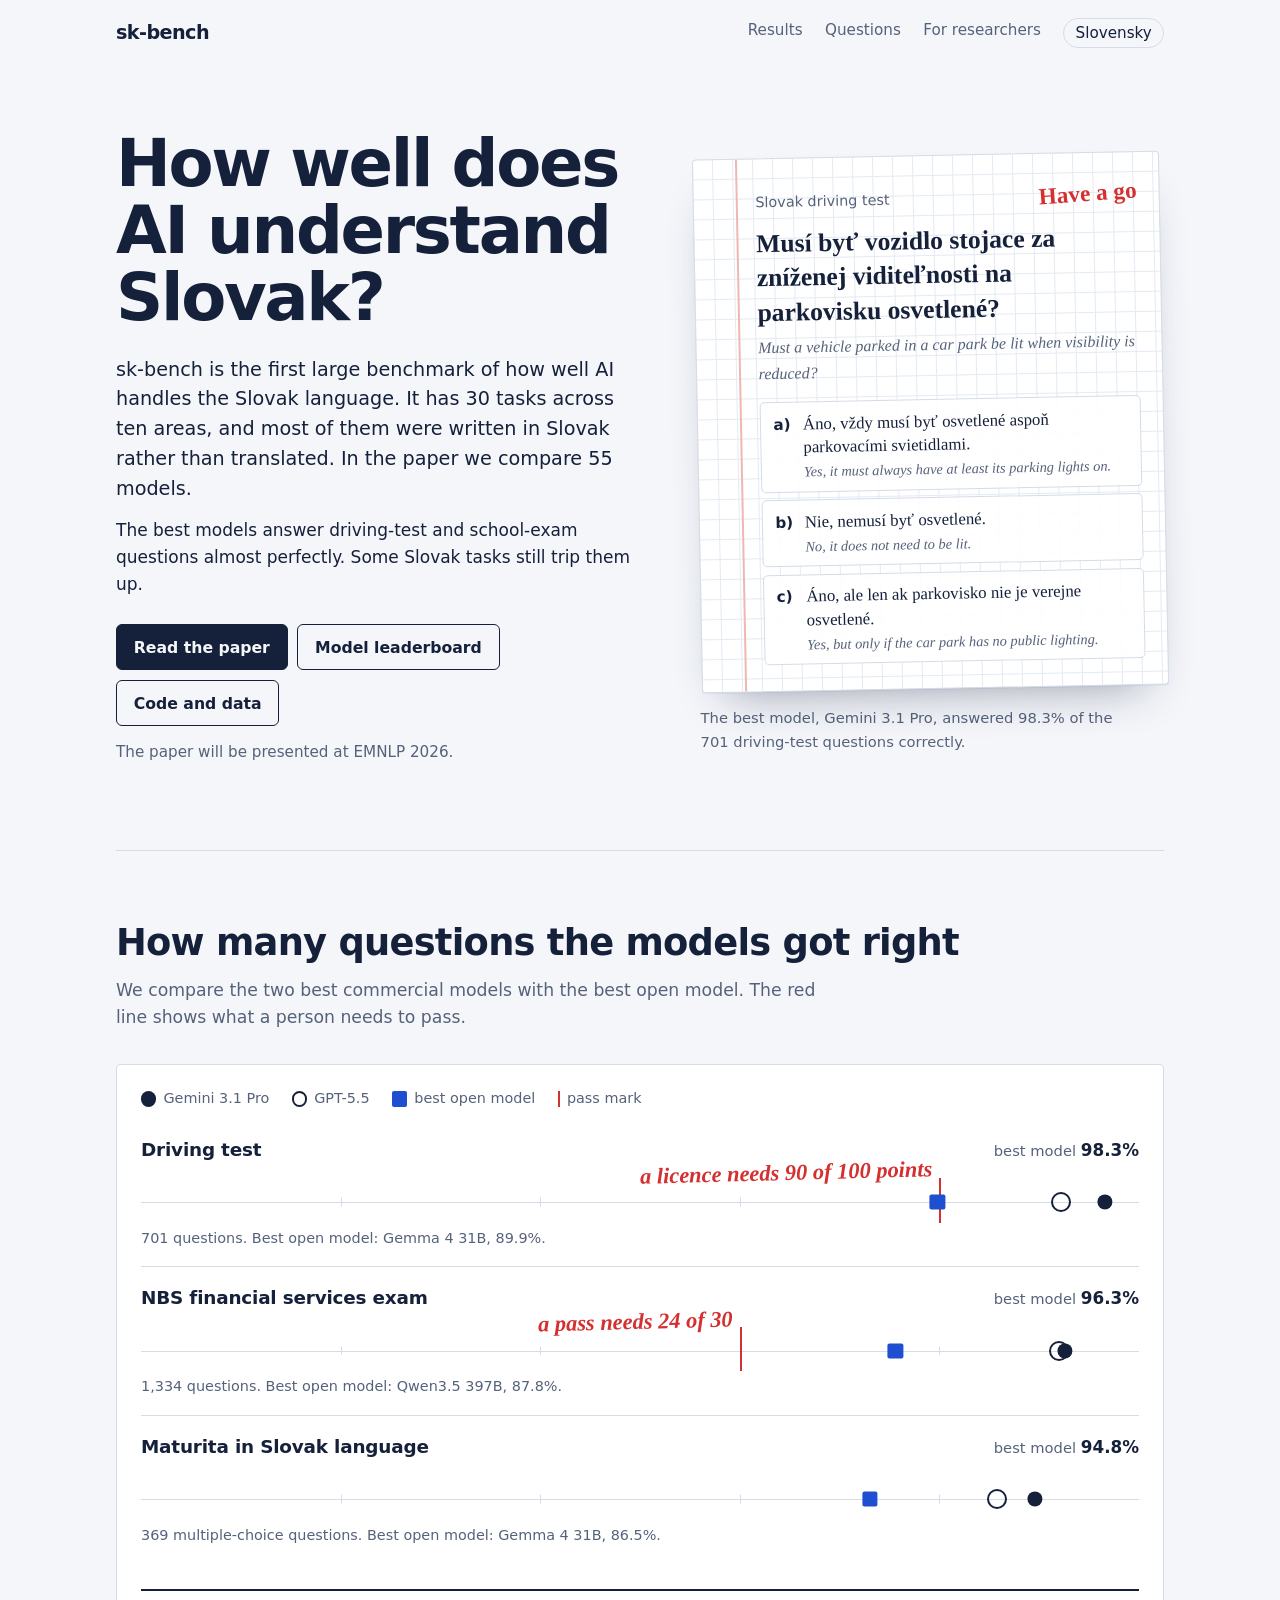
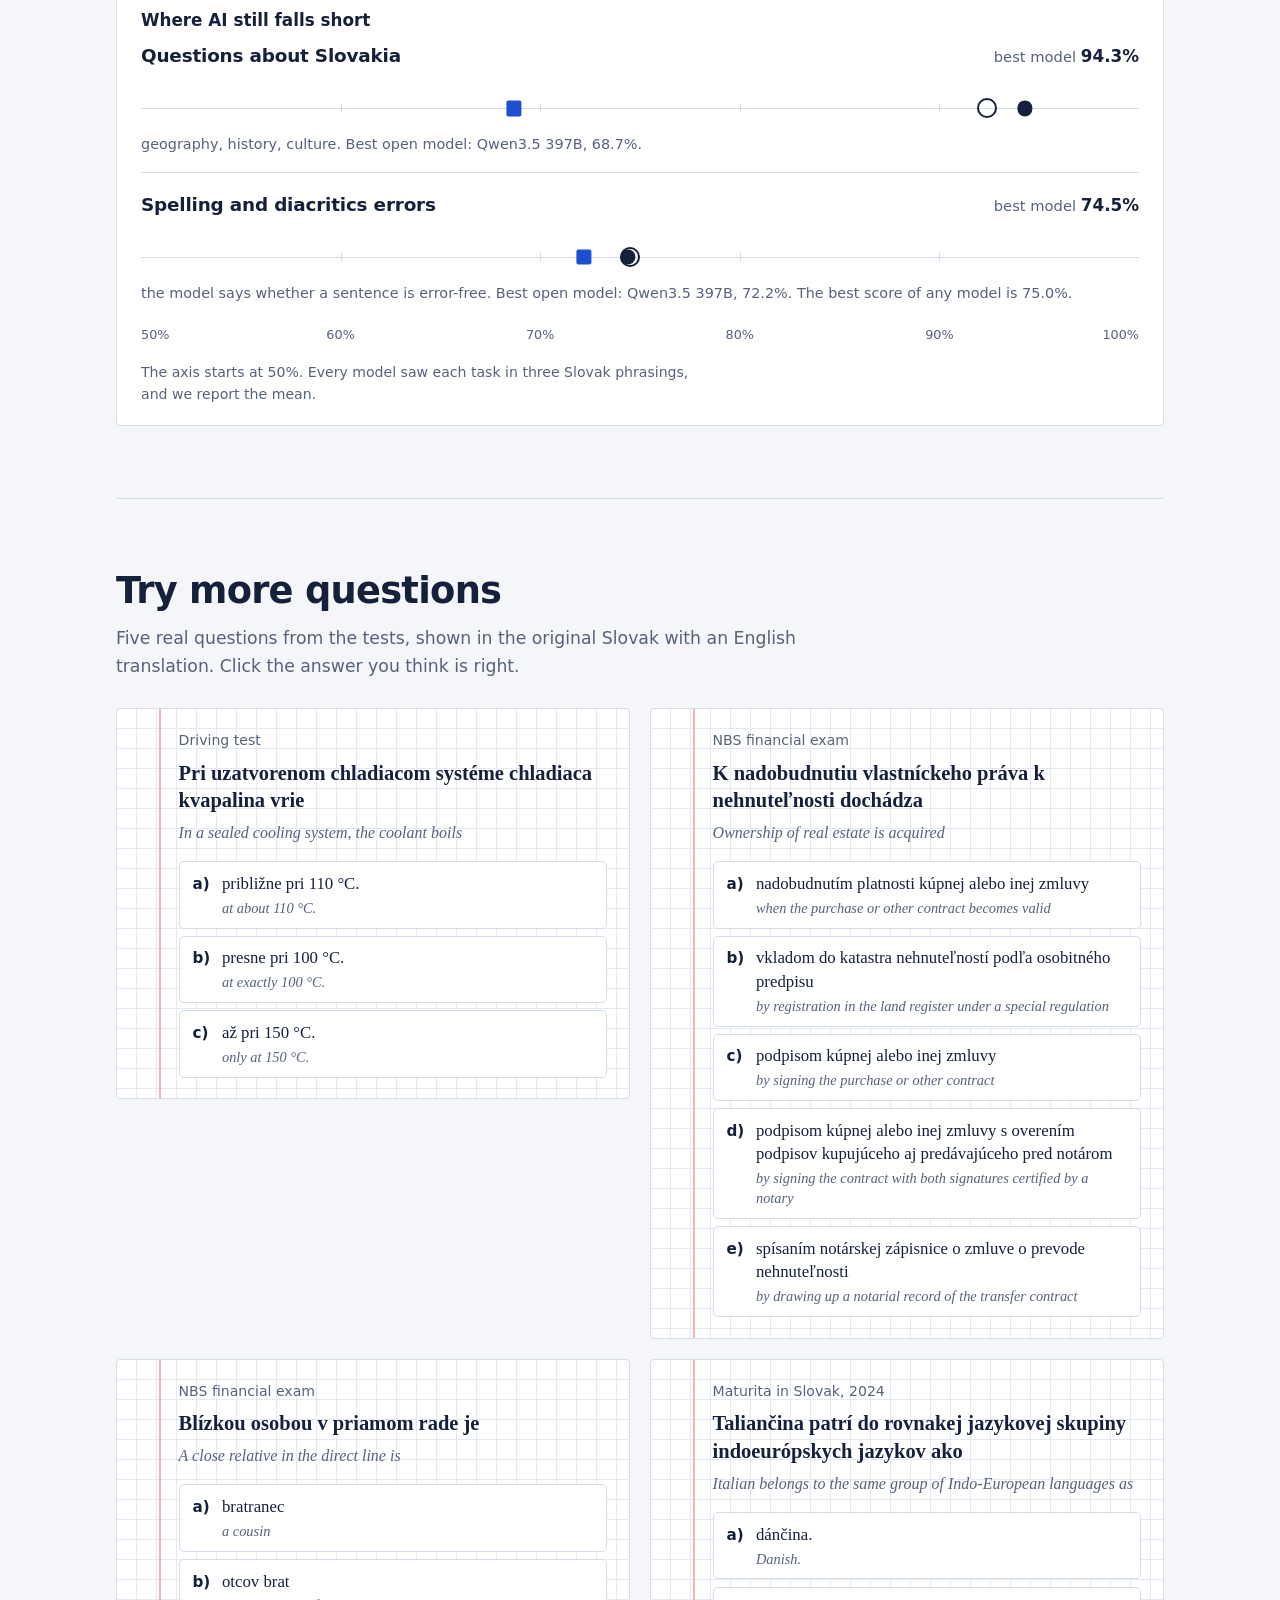
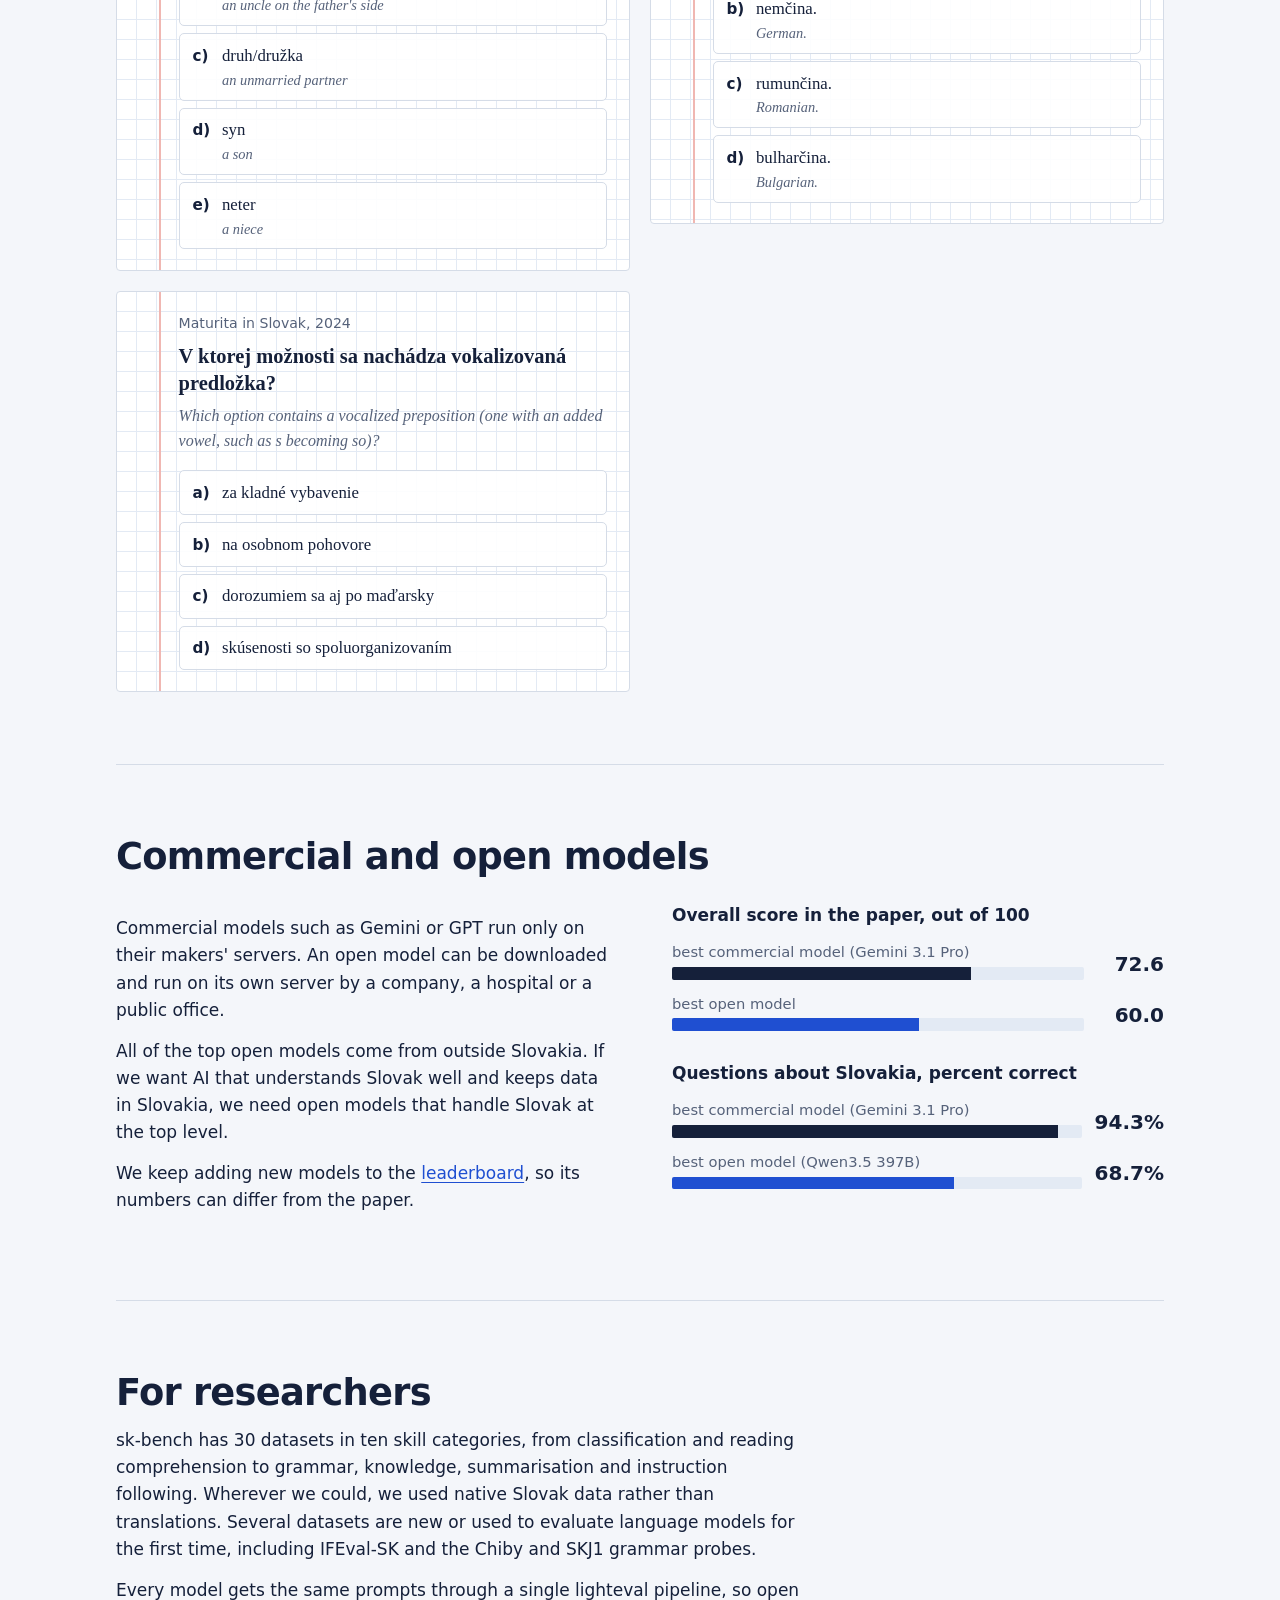
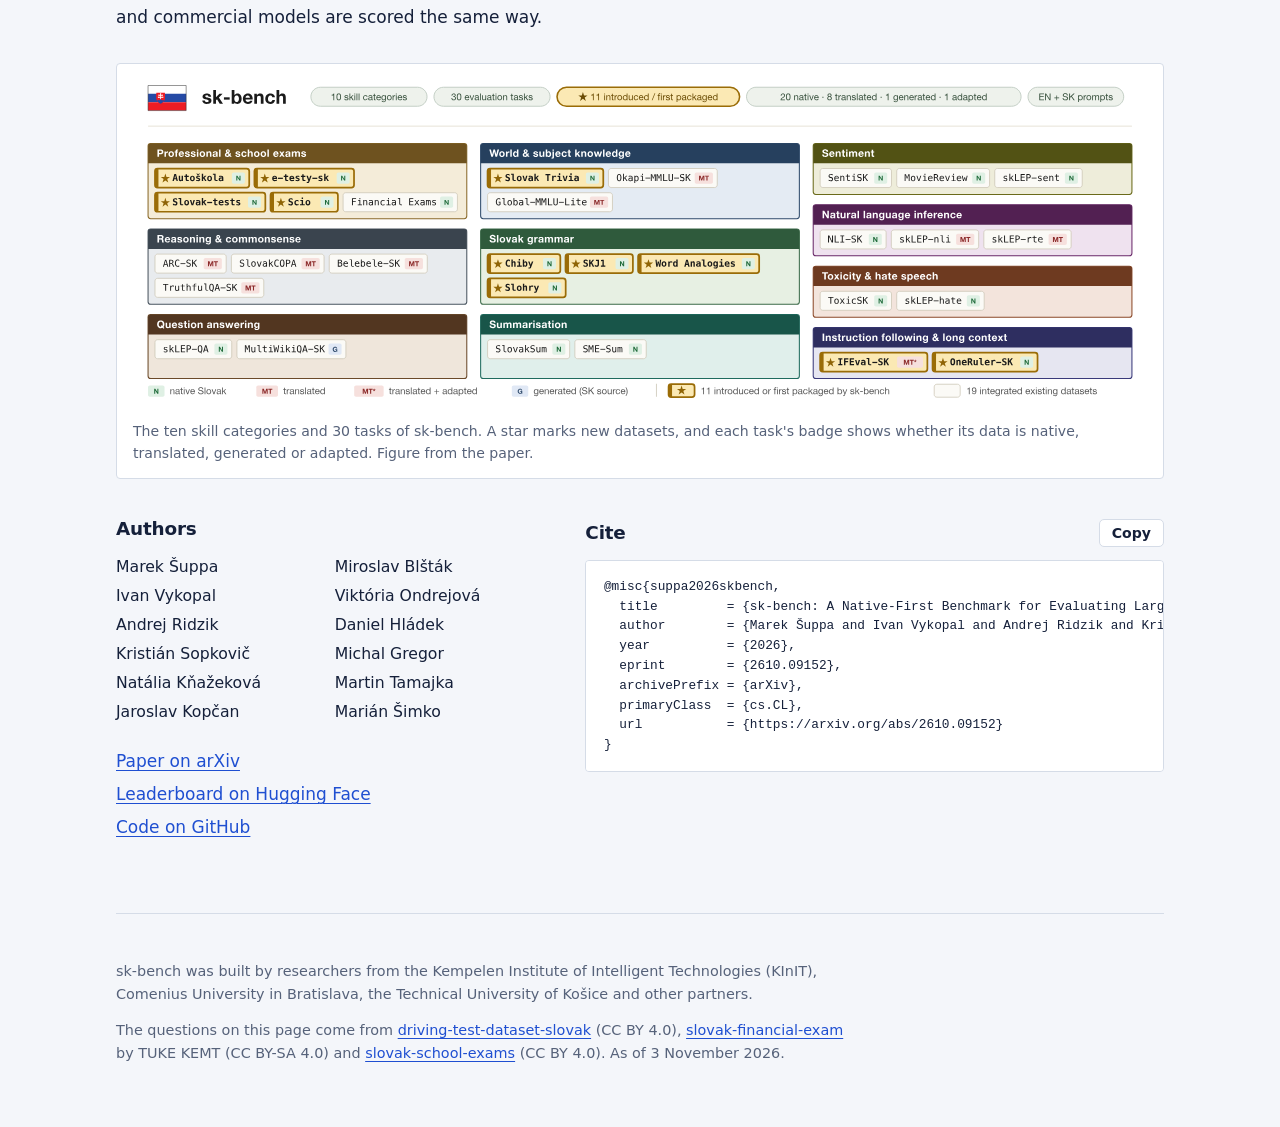
==== en/index.html @ a08ed682 "feat: redesign project page with Slovak and English versions Previously the page was a single Slovak" ====
<!doctype html>
<html lang="en">
<head>
<meta charset="utf-8">
<meta name="viewport" content="width=device-width, initial-scale=1">
<title>sk-bench: how well does AI understand Slovak</title>
<meta name="description" content="sk-bench measures how well language models handle Slovak. Results on the Slovak driving test, the NBS financial exam, the maturita, and the tasks where AI still falls short.">
<link rel="canonical" href="https://slovak-nlp.github.io/sk-bench/en/">
<link rel="alternate" hreflang="sk" href="https://slovak-nlp.github.io/sk-bench/">
<link rel="alternate" hreflang="en" href="https://slovak-nlp.github.io/sk-bench/en/">
<meta property="og:title" content="How well does AI understand Slovak?">
<meta property="og:description" content="sk-bench measures how well language models handle Slovak. Results on the Slovak driving test, the NBS financial exam, the maturita, and the tasks where AI still falls short.">
<meta property="og:url" content="https://slovak-nlp.github.io/sk-bench/en/">
<meta property="og:type" content="website">
<meta name="citation_title" content="sk-bench: A Native-First Benchmark for Evaluating Large Language Models in Slovak">
<meta name="citation_author" content="Marek Šuppa"><meta name="citation_author" content="Ivan Vykopal"><meta name="citation_author" content="Andrej Ridzik"><meta name="citation_author" content="Kristián Sopkovič"><meta name="citation_author" content="Natália Kňažeková"><meta name="citation_author" content="Jaroslav Kopčan"><meta name="citation_author" content="Miroslav Blšták"><meta name="citation_author" content="Viktória Ondrejová"><meta name="citation_author" content="Daniel Hládek"><meta name="citation_author" content="Michal Gregor"><meta name="citation_author" content="Martin Tamajka"><meta name="citation_author" content="Marián Šimko">
<meta name="citation_publication_date" content="2026">
<meta name="citation_arxiv_id" content="2610.09152">
<link rel="icon" href="data:image/svg+xml,%3Csvg xmlns='http://www.w3.org/2000/svg' viewBox='0 0 32 32'%3E%3Crect width='32' height='32' rx='6' fill='%2315203A'/%3E%3Cpath d='M8 17l5 5 11-12' stroke='%23FF7B70' stroke-width='3.5' fill='none' stroke-linecap='round' stroke-linejoin='round'/%3E%3C/svg%3E">
<link rel="preload" href="../fonts/schibsted-grotesk-normal-latin-3.woff2" as="font" type="font/woff2" crossorigin>
<link rel="stylesheet" href="../fonts/fonts.css">
<style>
:root {
  --page: #F4F6FA; --sheet: #FFFFFF; --ink: #15203A; --muted: #56627A; --rule: #D5DCE7;
  --grid: #E3EAF4; --margin-line: #F0B7B2; --blue: #1F4FD1; --red: #D3302F;
  --blue-soft: #E8EEFC; --red-soft: #FCEBE9;
  --sans: "Schibsted Grotesk", system-ui, -apple-system, "Segoe UI", sans-serif;
  --serif: "Source Serif 4", Georgia, serif;
  --hand: "Caveat", "Comic Sans MS", cursive;
  --margin: 2.75rem;
}
@media (prefers-color-scheme: dark) {
  :root:not([data-theme="light"]) {
    --page: #0D1320; --sheet: #141C2C; --ink: #E7ECF4; --muted: #9AA6BA; --rule: #2A3549;
    --grid: #1B2537; --margin-line: #5C2B2E; --blue: #85A5FF; --red: #FF7B70;
    --blue-soft: #1C2944; --red-soft: #3A1F22;
  }
}
:root[data-theme="dark"] {
  --page: #0D1320; --sheet: #141C2C; --ink: #E7ECF4; --muted: #9AA6BA; --rule: #2A3549;
  --grid: #1B2537; --margin-line: #5C2B2E; --blue: #85A5FF; --red: #FF7B70;
  --blue-soft: #1C2944; --red-soft: #3A1F22;
}
* { box-sizing: border-box; }
html { -webkit-text-size-adjust: 100%; scroll-behavior: smooth; }
body { margin: 0; background: var(--page); color: var(--ink); font: 400 1.0625rem/1.6 var(--sans); -webkit-font-smoothing: antialiased; }
a { color: var(--blue); text-underline-offset: .18em; text-decoration-thickness: 1px; }
a:hover { text-decoration-thickness: 2px; }
:focus-visible { outline: 3px solid var(--blue); outline-offset: 3px; border-radius: 3px; }
.wrap { max-width: 68rem; margin: 0 auto; padding: 0 1.25rem; }
.narrow { max-width: 44rem; }
p { margin: .85rem 0; max-width: 64ch; }
h1, h2, h3 { margin: 0; line-height: 1.1; letter-spacing: -.02em; }
h2 { font-size: clamp(1.7rem, 3.4vw, 2.3rem); font-weight: 750; }
h3 { font-size: 1.15rem; font-weight: 650; letter-spacing: -.01em; }
.pen { font-family: var(--hand); color: var(--red); font-weight: 600; letter-spacing: 0; }

/* Header */
.bar-top { display: flex; align-items: center; gap: 1.5rem; padding: 1.1rem 0; }
.brand { font-weight: 800; font-size: 1.2rem; letter-spacing: -.03em; color: var(--ink); text-decoration: none; }
.bar-top nav { margin-left: auto; display: flex; gap: 1.4rem; font-size: .95rem; font-weight: 500; }
.bar-top nav a { color: var(--muted); text-decoration: none; }
.bar-top nav a:hover { color: var(--ink); }
.bar-top .lang { color: var(--ink); border: 1px solid var(--rule); border-radius: 999px; padding: .1rem .7rem; }
@media (max-width: 44rem) { .bar-top nav a:not(.lang) { display: none; } }

/* Hero */
.hero { display: grid; gap: 3rem; align-items: center; padding: 3rem 0 4.5rem; }
@media (min-width: 60rem) { .hero { grid-template-columns: 1.05fr .95fr; gap: 4rem; padding-top: 4rem; } }
h1 { font-size: clamp(2.5rem, 6vw, 4.1rem); font-weight: 800; letter-spacing: -.035em; line-height: 1.02; max-width: 13ch; }
.lead { font-size: 1.2rem; line-height: 1.55; margin-top: 1.5rem; }
.venue { color: var(--muted); font-size: .95rem; }
.actions { display: flex; flex-wrap: wrap; gap: .6rem; margin-top: 1.6rem; }
.btn { display: inline-block; padding: .6rem 1.05rem; border-radius: 6px; font-weight: 600; font-size: .98rem; text-decoration: none; border: 1.5px solid var(--ink); color: var(--ink); }
.btn:hover { background: var(--sheet); }
.btn.primary { background: var(--ink); color: var(--page); }
.btn.primary:hover { background: var(--blue); border-color: var(--blue); }
figure { margin: 0; }
.hero figcaption { font-size: .92rem; color: var(--muted); margin: 1.1rem .25rem 0; max-width: 46ch; }

/* Squared exam paper with a red margin line */
.paper {
  background-color: var(--sheet);
  background-image:
    linear-gradient(90deg, transparent calc(var(--margin) - 2px), var(--margin-line) calc(var(--margin) - 2px), var(--margin-line) var(--margin), transparent var(--margin)),
    linear-gradient(var(--grid) 1px, transparent 1px),
    linear-gradient(90deg, var(--grid) 1px, transparent 1px);
  background-size: 100% 100%, 1.25rem 1.25rem, 1.25rem 1.25rem;
  background-position: 0 0, -1px -1px, -1px -1px;
  border: 1px solid var(--rule); border-radius: 4px;
  padding: 1.25rem 1.4rem 1.3rem calc(var(--margin) + 1.1rem);
}
.hero-sheet { padding-top: 1.4rem; padding-bottom: 1.6rem; box-shadow: 0 1px 0 rgba(21,32,58,.05), 0 24px 48px -26px rgba(21,32,58,.45); }
@media (min-width: 60rem) { .hero-sheet { transform: rotate(-1.1deg); } }
.sheet-head { display: flex; justify-content: space-between; align-items: baseline; gap: 1rem; font-size: .9rem; color: var(--muted); font-weight: 500; }
.sheet-head .hint { font-size: 1.45rem; transform: rotate(-3deg); }

/* Questions */
.q-src { font-size: .88rem; color: var(--muted); margin: 0 0 .35rem; font-weight: 500; }
.q-text { font-family: var(--serif); font-size: 1.28rem; line-height: 1.35; font-weight: 600; margin: .5rem 0 0; max-width: none; }
.hero-sheet .q-text { font-size: clamp(1.3rem, 2.4vw, 1.6rem); }
.q-tr { font-family: var(--serif); font-style: italic; color: var(--muted); margin: .3rem 0 0; font-size: 1rem; }
.opts { list-style: none; padding: 0; margin: 1rem 0 0; display: grid; gap: .45rem; }
.opts button {
  position: relative; width: 100%; text-align: left; font: 400 1.05rem/1.4 var(--serif); color: var(--ink);
  cursor: pointer; background: color-mix(in srgb, var(--sheet) 90%, transparent);
  border: 1px solid var(--rule); border-radius: 5px; padding: .6rem .8rem; display: flex; gap: .65rem; align-items: baseline;
}
.opts button:hover { border-color: var(--ink); }
.opts button b { font-family: var(--sans); font-weight: 650; font-size: .95rem; min-width: 1.2rem; }
.opts small { display: block; font-style: italic; color: var(--muted); font-size: .9rem; margin-top: .15rem; }
.q[data-done] button { cursor: default; }
.q[data-done] button:hover { border-color: var(--rule); }
.opts button.is-wrong > span { text-decoration: line-through; text-decoration-color: var(--red); text-decoration-thickness: 2px; color: var(--muted); }
.opts button.is-right { border-color: transparent; background: var(--sheet); }
.opts button.is-right::after {
  content: ""; position: absolute; inset: -5px -7px -4px -6px; pointer-events: none;
  border: 2.5px solid var(--red); border-radius: 48% 52% 46% 54% / 60% 44% 56% 40%;
  transform: rotate(-.8deg); animation: draw .45s ease-out both;
}
@keyframes draw { from { clip-path: inset(0 100% 0 0); } to { clip-path: inset(0 0 0 0); } }
.verdict { margin: .9rem 0 0; font-size: .95rem; color: var(--muted); }
.verdict:empty { display: none; }
.verdict .pen { font-size: 1.6rem; line-height: 1; margin-right: .5rem; display: inline-block; transform: rotate(-2deg); }
.quiz { display: grid; gap: 1.25rem; margin-top: 1.75rem; align-items: start; }
@media (min-width: 52rem) { .quiz { grid-template-columns: 1fr 1fr; } }

/* Sections */
section.block { padding: 4.5rem 0; border-top: 1px solid var(--rule); }
.intro { color: var(--muted); font-size: 1.08rem; }

/* Results chart */
.chart { background: var(--sheet); border: 1px solid var(--rule); border-radius: 4px; padding: 1.4rem 1.5rem 1.2rem; margin-top: 2rem; }
.legend { display: flex; flex-wrap: wrap; gap: .5rem 1.4rem; font-size: .9rem; color: var(--muted); margin: 0 0 .5rem; }
.legend span { display: inline-flex; align-items: center; gap: .45rem; }
.legend .dot { position: static; transform: none; }
.legend .swatch-pass { width: 2px; height: 1rem; background: var(--red); }
.row { padding: 1.15rem 0 1rem; border-top: 1px solid var(--rule); }
.legend + .row { border-top: 0; }
.row-head { display: flex; justify-content: space-between; align-items: baseline; gap: 1rem; }
.row-head .top { color: var(--muted); font-size: .92rem; white-space: nowrap; }
.row-head .top b { color: var(--ink); font-size: 1.05rem; }
.track { position: relative; height: 2.6rem; margin: 1.1rem 0 .25rem; }
.track::before { content: ""; position: absolute; left: 0; right: 0; top: 50%; border-top: 1px solid var(--rule); }
.tick { position: absolute; top: 50%; height: .55rem; border-left: 1px solid var(--rule); transform: translateY(-50%); }
.pass { position: absolute; top: -.2rem; bottom: 0; border-left: 2px solid var(--red); }
.pass span { position: absolute; right: .55rem; top: -1rem; font-size: 1.4rem; line-height: 1; white-space: nowrap; transform: rotate(-1.5deg); }
.dot { position: absolute; top: 50%; width: .95rem; height: .95rem; transform: translate(-50%, -50%); display: inline-block; }
.d-gem { background: var(--ink); border-radius: 50%; }
.d-gpt { border: 2.5px solid var(--ink); border-radius: 50%; z-index: 1; width: 1.25rem; height: 1.25rem; }
.legend .d-gpt { width: .95rem; height: .95rem; }
.d-open { background: var(--blue); border-radius: 2px; }
.note { font-size: .9rem; color: var(--muted); margin: 0; max-width: none; }
.group-label { margin: 1.6rem 0 0; padding-top: 1rem; border-top: 2px solid var(--ink); font-weight: 700; font-size: 1.05rem; max-width: none; }
.group-label + .row { border-top: 0; padding-top: .6rem; }
.axis { position: relative; height: 1.3rem; font-size: .8rem; color: var(--muted); font-variant-numeric: tabular-nums; margin-top: .3rem; }
.axis span { position: absolute; transform: translateX(-50%); white-space: nowrap; }
.axis span:first-child { transform: none; }
.axis span:last-child { transform: translateX(-100%); }
.chart .small { font-size: .88rem; color: var(--muted); margin: .9rem 0 0; }

/* Commercial vs open */
.split { display: grid; gap: 2.5rem; margin-top: 1.5rem; }
@media (min-width: 60rem) { .split { grid-template-columns: 1fr 1fr; gap: 4rem; align-items: start; } }
.bars { margin-bottom: 1.8rem; }
.bars-title { font-weight: 650; margin: 0 0 .7rem; }
.bar { display: grid; grid-template-columns: 1fr auto; gap: .2rem .8rem; margin-bottom: .75rem; }
.bar-label { font-size: .92rem; color: var(--muted); }
.bar-val { grid-row: 1 / 3; grid-column: 2; align-self: end; font-weight: 700; font-size: 1.25rem; min-width: 4.2rem; text-align: right; }
.bar-track { height: .8rem; background: var(--grid); border-radius: 2px; overflow: hidden; }
.bar-track i { display: block; height: 100%; }
.b-com { background: var(--ink); }
.b-open { background: var(--blue); }

/* Research */
.overview { background: #fff; border: 1px solid var(--rule); border-radius: 4px; padding: .75rem; margin: 2rem 0 0; }
.overview img { display: block; width: 100%; height: auto; }
.overview figcaption { font-size: .88rem; color: var(--muted); margin: .7rem .25rem .1rem; max-width: none; }
.cols { display: grid; gap: 2.5rem; margin-top: 2.5rem; }
.cols > div, .split > div, .hero > * { min-width: 0; }
@media (min-width: 60rem) { .cols { grid-template-columns: 1fr 1.4fr; gap: 3.5rem; } }
.authors { list-style: none; padding: 0; margin: .8rem 0 0; columns: 2; column-gap: 1.5rem; font-size: .98rem; }
.authors li { padding: .12rem 0; break-inside: avoid; }
.links { list-style: none; padding: 0; margin: 1.4rem 0 0; display: grid; gap: .35rem; }
.cite-head { display: flex; justify-content: space-between; align-items: center; }
.copy { font: 600 .88rem var(--sans); color: var(--ink); background: var(--sheet); border: 1px solid var(--rule); border-radius: 5px; padding: .3rem .75rem; cursor: pointer; }
.copy:hover { border-color: var(--ink); }
pre.bib { margin: .8rem 0 0; background: var(--sheet); border: 1px solid var(--rule); border-radius: 4px; padding: 1rem 1.1rem; font: .8rem/1.55 ui-monospace, SFMono-Regular, Menlo, Consolas, monospace; overflow-x: auto; white-space: pre; }

footer { border-top: 1px solid var(--rule); padding: 2rem 0 3rem; font-size: .9rem; color: var(--muted); }
footer p { max-width: 80ch; }

@media (max-width: 40rem) {
  :root { --margin: 1.6rem; }
  .paper { padding-right: 1rem; }
  .row-head { flex-direction: column; gap: .15rem; }
  .chart { padding: 1.1rem 1rem 1rem; }
  .pass span { font-size: 1.25rem; }
  .authors { columns: 1; }
}
@media (prefers-reduced-motion: reduce) {
  html { scroll-behavior: auto; }
  .opts button.is-right::after { animation: none; }
}
</style>
</head>
<body data-right="Correct!" data-wrong="The answer is {x})">
<div class="wrap">
  <header class="bar-top"><a class="brand" href="./">sk-bench</a><nav><a href="#results">Results</a><a href="#questions">Questions</a><a href="#research">For researchers</a><a class="lang" href="../" hreflang="sk" lang="sk">Slovensky</a></nav></header>

  <div class="hero">
    <div>
      <h1>How well does AI understand Slovak?</h1>
      <p class="lead">sk-bench is the first large benchmark of how well AI handles the Slovak language. It has 30 tasks across ten areas, and most of them were written in Slovak rather than translated. In the paper we compare 55 models.</p>
      <p>The best models answer driving-test and school-exam questions almost perfectly. Some Slovak tasks still trip them up.</p>
      <div class="actions">
        <a class="btn primary" href="https://arxiv.org/abs/2610.09152">Read the paper</a>
        <a class="btn" href="https://huggingface.co/spaces/slovak-nlp/sk-bench-leaderboard">Model leaderboard</a>
        <a class="btn" href="https://github.com/slovak-nlp/sk-bench">Code and data</a>
      </div>
      <p class="venue">The paper will be presented at EMNLP 2026.</p>
    </div>
    <figure>
      <article class="q paper hero-sheet" data-a="1" data-stat=""><div class="sheet-head"><span>Slovak driving test</span><span class="pen hint" aria-hidden="true">Have a go</span></div><p class="q-text" lang="sk">Musí byť vozidlo stojace za zníženej viditeľnosti na parkovisku osvetlené?</p><p class="q-tr" lang="en">Must a vehicle parked in a car park be lit when visibility is reduced?</p><ol class="opts"><li><button type="button" data-i="0"><b>a)</b><span><span lang="sk">Áno, vždy musí byť osvetlené aspoň parkovacími svietidlami.</span><small lang="en">Yes, it must always have at least its parking lights on.</small></span></button></li><li><button type="button" data-i="1"><b>b)</b><span><span lang="sk">Nie, nemusí byť osvetlené.</span><small lang="en">No, it does not need to be lit.</small></span></button></li><li><button type="button" data-i="2"><b>c)</b><span><span lang="sk">Áno, ale len ak parkovisko nie je verejne osvetlené.</span><small lang="en">Yes, but only if the car park has no public lighting.</small></span></button></li></ol><p class="verdict" aria-live="polite"></p></article>
      <figcaption>The best model, Gemini 3.1 Pro, answered 98.3% of the 701 driving-test questions correctly.</figcaption>
    </figure>
  </div>

  <section class="block" id="results" aria-labelledby="results-h">
    <h2 id="results-h">How many questions the models got right</h2>
    <p class="intro">We compare the two best commercial models with the best open model. The red line shows what a person needs to pass.</p>
    <div class="chart">
      <p class="legend" aria-hidden="true">
        <span><i class="dot d-gem"></i>Gemini 3.1 Pro</span>
        <span><i class="dot d-gpt"></i>GPT-5.5</span>
        <span><i class="dot d-open"></i>best open model</span>
        <span><i class="swatch-pass"></i>pass mark</span>
      </p>
      <div class="row"><div class="row-head"><h3>Driving test</h3><span class="top">best model <b>98.3%</b></span></div><div class="track" role="img" aria-label="Driving test: Gemini 3.1 Pro 98.3%, GPT-5.5 96.1%, best open model Gemma 4 31B 89.9%, pass mark 90.0%"><i class="tick" style="left:20.00%"></i><i class="tick" style="left:40.00%"></i><i class="tick" style="left:60.00%"></i><i class="tick" style="left:80.00%"></i><i class="pass" style="left:80.00%"><span class="pen">a licence needs 90 of 100 points</span></i><i class="dot d-open" style="left:79.80%"></i><i class="dot d-gpt" style="left:92.20%"></i><i class="dot d-gem" style="left:96.60%"></i></div><p class="note">701 questions. Best open model: Gemma 4 31B, 89.9%.</p></div><div class="row"><div class="row-head"><h3>NBS financial services exam</h3><span class="top">best model <b>96.3%</b></span></div><div class="track" role="img" aria-label="NBS financial services exam: Gemini 3.1 Pro 96.3%, GPT-5.5 96.0%, best open model Qwen3.5 397B 87.8%, pass mark 80.0%"><i class="tick" style="left:20.00%"></i><i class="tick" style="left:40.00%"></i><i class="tick" style="left:60.00%"></i><i class="tick" style="left:80.00%"></i><i class="pass" style="left:60.00%"><span class="pen">a pass needs 24 of 30</span></i><i class="dot d-open" style="left:75.60%"></i><i class="dot d-gpt" style="left:92.00%"></i><i class="dot d-gem" style="left:92.60%"></i></div><p class="note">1,334 questions. Best open model: Qwen3.5 397B, 87.8%.</p></div><div class="row"><div class="row-head"><h3>Maturita in Slovak language</h3><span class="top">best model <b>94.8%</b></span></div><div class="track" role="img" aria-label="Maturita in Slovak language: Gemini 3.1 Pro 94.8%, GPT-5.5 92.9%, best open model Gemma 4 31B 86.5%"><i class="tick" style="left:20.00%"></i><i class="tick" style="left:40.00%"></i><i class="tick" style="left:60.00%"></i><i class="tick" style="left:80.00%"></i><i class="dot d-open" style="left:73.00%"></i><i class="dot d-gpt" style="left:85.80%"></i><i class="dot d-gem" style="left:89.60%"></i></div><p class="note">369 multiple-choice questions. Best open model: Gemma 4 31B, 86.5%.</p></div><p class="group-label">Where AI still falls short</p><div class="row"><div class="row-head"><h3>Questions about Slovakia</h3><span class="top">best model <b>94.3%</b></span></div><div class="track" role="img" aria-label="Questions about Slovakia: Gemini 3.1 Pro 94.3%, GPT-5.5 92.4%, best open model Qwen3.5 397B 68.7%"><i class="tick" style="left:20.00%"></i><i class="tick" style="left:40.00%"></i><i class="tick" style="left:60.00%"></i><i class="tick" style="left:80.00%"></i><i class="dot d-open" style="left:37.40%"></i><i class="dot d-gpt" style="left:84.80%"></i><i class="dot d-gem" style="left:88.60%"></i></div><p class="note">geography, history, culture. Best open model: Qwen3.5 397B, 68.7%.</p></div><div class="row"><div class="row-head"><h3>Spelling and diacritics errors</h3><span class="top">best model <b>74.5%</b></span></div><div class="track" role="img" aria-label="Spelling and diacritics errors: Gemini 3.1 Pro 74.4%, GPT-5.5 74.5%, best open model Qwen3.5 397B 72.2%"><i class="tick" style="left:20.00%"></i><i class="tick" style="left:40.00%"></i><i class="tick" style="left:60.00%"></i><i class="tick" style="left:80.00%"></i><i class="dot d-open" style="left:44.40%"></i><i class="dot d-gpt" style="left:49.00%"></i><i class="dot d-gem" style="left:48.80%"></i></div><p class="note">the model says whether a sentence is error-free. Best open model: Qwen3.5 397B, 72.2%. The best score of any model is 75.0%.</p></div><div class="axis" aria-hidden="true"><span style="left:0.00%">50%</span><span style="left:20.00%">60%</span><span style="left:40.00%">70%</span><span style="left:60.00%">80%</span><span style="left:80.00%">90%</span><span style="left:100.00%">100%</span></div>
      <p class="small">The axis starts at 50%. Every model saw each task in three Slovak phrasings, and we report the mean.</p>
    </div>
  </section>

  <section class="block" id="questions" aria-labelledby="questions-h">
    <div class="narrow">
      <h2 id="questions-h">Try more questions</h2>
      <p class="intro">Five real questions from the tests, shown in the original Slovak with an English translation. Click the answer you think is right.</p>
    </div>
    <div class="quiz"><article class="q paper" data-a="0" data-stat="The best model gets 98.3% of driving-test questions right."><p class="q-src">Driving test</p><p class="q-text" lang="sk">Pri uzatvorenom chladiacom systéme chladiaca kvapalina vrie</p><p class="q-tr" lang="en">In a sealed cooling system, the coolant boils</p><ol class="opts"><li><button type="button" data-i="0"><b>a)</b><span><span lang="sk">približne pri 110 °C.</span><small lang="en">at about 110 °C.</small></span></button></li><li><button type="button" data-i="1"><b>b)</b><span><span lang="sk">presne pri 100 °C.</span><small lang="en">at exactly 100 °C.</small></span></button></li><li><button type="button" data-i="2"><b>c)</b><span><span lang="sk">až pri 150 °C.</span><small lang="en">only at 150 °C.</small></span></button></li></ol><p class="verdict" aria-live="polite"></p></article><article class="q paper" data-a="1" data-stat="The best model gets 96.3% of financial-exam questions right."><p class="q-src">NBS financial exam</p><p class="q-text" lang="sk">K nadobudnutiu vlastníckeho práva k nehnuteľnosti dochádza</p><p class="q-tr" lang="en">Ownership of real estate is acquired</p><ol class="opts"><li><button type="button" data-i="0"><b>a)</b><span><span lang="sk">nadobudnutím platnosti kúpnej alebo inej zmluvy</span><small lang="en">when the purchase or other contract becomes valid</small></span></button></li><li><button type="button" data-i="1"><b>b)</b><span><span lang="sk">vkladom do katastra nehnuteľností podľa osobitného predpisu</span><small lang="en">by registration in the land register under a special regulation</small></span></button></li><li><button type="button" data-i="2"><b>c)</b><span><span lang="sk">podpisom kúpnej alebo inej zmluvy</span><small lang="en">by signing the purchase or other contract</small></span></button></li><li><button type="button" data-i="3"><b>d)</b><span><span lang="sk">podpisom kúpnej alebo inej zmluvy s overením podpisov kupujúceho aj predávajúceho pred notárom</span><small lang="en">by signing the contract with both signatures certified by a notary</small></span></button></li><li><button type="button" data-i="4"><b>e)</b><span><span lang="sk">spísaním notárskej zápisnice o zmluve o prevode nehnuteľnosti</span><small lang="en">by drawing up a notarial record of the transfer contract</small></span></button></li></ol><p class="verdict" aria-live="polite"></p></article><article class="q paper" data-a="3" data-stat="The best model gets 96.3% of financial-exam questions right."><p class="q-src">NBS financial exam</p><p class="q-text" lang="sk">Blízkou osobou v priamom rade je</p><p class="q-tr" lang="en">A close relative in the direct line is</p><ol class="opts"><li><button type="button" data-i="0"><b>a)</b><span><span lang="sk">bratranec</span><small lang="en">a cousin</small></span></button></li><li><button type="button" data-i="1"><b>b)</b><span><span lang="sk">otcov brat</span><small lang="en">an uncle on the father&#x27;s side</small></span></button></li><li><button type="button" data-i="2"><b>c)</b><span><span lang="sk">druh/družka</span><small lang="en">an unmarried partner</small></span></button></li><li><button type="button" data-i="3"><b>d)</b><span><span lang="sk">syn</span><small lang="en">a son</small></span></button></li><li><button type="button" data-i="4"><b>e)</b><span><span lang="sk">neter</span><small lang="en">a niece</small></span></button></li></ol><p class="verdict" aria-live="polite"></p></article><article class="q paper" data-a="2" data-stat="The best model gets 94.8% of maturita questions right."><p class="q-src">Maturita in Slovak, 2024</p><p class="q-text" lang="sk">Taliančina patrí do rovnakej jazykovej skupiny indoeurópskych jazykov ako</p><p class="q-tr" lang="en">Italian belongs to the same group of Indo-European languages as</p><ol class="opts"><li><button type="button" data-i="0"><b>a)</b><span><span lang="sk">dánčina.</span><small lang="en">Danish.</small></span></button></li><li><button type="button" data-i="1"><b>b)</b><span><span lang="sk">nemčina.</span><small lang="en">German.</small></span></button></li><li><button type="button" data-i="2"><b>c)</b><span><span lang="sk">rumunčina.</span><small lang="en">Romanian.</small></span></button></li><li><button type="button" data-i="3"><b>d)</b><span><span lang="sk">bulharčina.</span><small lang="en">Bulgarian.</small></span></button></li></ol><p class="verdict" aria-live="polite"></p></article><article class="q paper" data-a="3" data-stat="The best model gets 94.8% of maturita questions right."><p class="q-src">Maturita in Slovak, 2024</p><p class="q-text" lang="sk">V ktorej možnosti sa nachádza vokalizovaná predložka?</p><p class="q-tr" lang="en">Which option contains a vocalized preposition (one with an added vowel, such as s becoming so)?</p><ol class="opts"><li><button type="button" data-i="0"><b>a)</b><span><span lang="sk">za kladné vybavenie</span></span></button></li><li><button type="button" data-i="1"><b>b)</b><span><span lang="sk">na osobnom pohovore</span></span></button></li><li><button type="button" data-i="2"><b>c)</b><span><span lang="sk">dorozumiem sa aj po maďarsky</span></span></button></li><li><button type="button" data-i="3"><b>d)</b><span><span lang="sk">skúsenosti so spoluorganizovaním</span></span></button></li></ol><p class="verdict" aria-live="polite"></p></article></div>
  </section>

  <section class="block" aria-labelledby="open-h">
    <h2 id="open-h">Commercial and open models</h2>
    <div class="split">
      <div>
        <p>Commercial models such as Gemini or GPT run only on their makers&#x27; servers. An open model can be downloaded and run on its own server by a company, a hospital or a public office.</p>
        <p>All of the top open models come from outside Slovakia. If we want AI that understands Slovak well and keeps data in Slovakia, we need open models that handle Slovak at the top level.</p>
        <p>We keep adding new models to the <a href="https://huggingface.co/spaces/slovak-nlp/sk-bench-leaderboard">leaderboard</a>, so its numbers can differ from the paper.</p>
      </div>
      <div><div class="bars"><p class="bars-title">Overall score in the paper, out of 100</p><div class="bar"><span class="bar-label">best commercial model (Gemini 3.1 Pro)</span><span class="bar-track"><i class="b-com" style="width:72.6%"></i></span><span class="bar-val">72.6</span></div><div class="bar"><span class="bar-label">best open model</span><span class="bar-track"><i class="b-open" style="width:60.0%"></i></span><span class="bar-val">60.0</span></div></div><div class="bars"><p class="bars-title">Questions about Slovakia, percent correct</p><div class="bar"><span class="bar-label">best commercial model (Gemini 3.1 Pro)</span><span class="bar-track"><i class="b-com" style="width:94.3%"></i></span><span class="bar-val">94.3%</span></div><div class="bar"><span class="bar-label">best open model (Qwen3.5 397B)</span><span class="bar-track"><i class="b-open" style="width:68.7%"></i></span><span class="bar-val">68.7%</span></div></div></div>
    </div>
  </section>

  <section class="block" id="research" aria-labelledby="research-h">
    <h2 id="research-h">For researchers</h2>
    <p>sk-bench has 30 datasets in ten skill categories, from classification and reading comprehension to grammar, knowledge, summarisation and instruction following. Wherever we could, we used native Slovak data rather than translations. Several datasets are new or used to evaluate language models for the first time, including IFEval-SK and the Chiby and SKJ1 grammar probes.</p>
    <p>Every model gets the same prompts through a single lighteval pipeline, so open and commercial models are scored the same way.</p>
    <figure class="overview">
      <img src="../sk-bench-overview.svg" alt="The ten skill categories and 30 tasks of sk-bench. A star marks new datasets, and each task&#x27;s badge shows whether its data is native, translated, generated or adapted. Figure from the paper." width="885" height="288" loading="lazy">
      <figcaption>The ten skill categories and 30 tasks of sk-bench. A star marks new datasets, and each task&#x27;s badge shows whether its data is native, translated, generated or adapted. Figure from the paper.</figcaption>
    </figure>
    <div class="cols">
      <div>
        <h3>Authors</h3>
        <ul class="authors"><li>Marek Šuppa</li><li>Ivan Vykopal</li><li>Andrej Ridzik</li><li>Kristián Sopkovič</li><li>Natália Kňažeková</li><li>Jaroslav Kopčan</li><li>Miroslav Blšták</li><li>Viktória Ondrejová</li><li>Daniel Hládek</li><li>Michal Gregor</li><li>Martin Tamajka</li><li>Marián Šimko</li></ul>
        <ul class="links"><li><a href="https://arxiv.org/abs/2610.09152">Paper on arXiv</a></li><li><a href="https://huggingface.co/spaces/slovak-nlp/sk-bench-leaderboard">Leaderboard on Hugging Face</a></li><li><a href="https://github.com/slovak-nlp/sk-bench">Code on GitHub</a></li></ul>
      </div>
      <div>
        <div class="cite-head"><h3>Cite</h3><button class="copy" type="button" data-done="Copied">Copy</button></div>
        <pre class="bib">@misc{suppa2026skbench,
  title         = {sk-bench: A Native-First Benchmark for Evaluating Large Language Models in Slovak},
  author        = {Marek Šuppa and Ivan Vykopal and Andrej Ridzik and Kristián Sopkovič and Natália Kňažeková and Jaroslav Kopčan and Miroslav Blšták and Viktória Ondrejová and Daniel Hládek and Michal Gregor and Martin Tamajka and Marián Šimko},
  year          = {2026},
  eprint        = {2610.09152},
  archivePrefix = {arXiv},
  primaryClass  = {cs.CL},
  url           = {https://arxiv.org/abs/2610.09152}
}</pre>
      </div>
    </div>
  </section>

  <footer>
    <p>sk-bench was built by researchers from the Kempelen Institute of Intelligent Technologies (KInIT), Comenius University in Bratislava, the Technical University of Košice and other partners.</p>
    <p>The questions on this page come from <a href="https://huggingface.co/datasets/slovak-nlp/driving-test-dataset-slovak">driving-test-dataset-slovak</a> (CC BY 4.0), <a href="https://huggingface.co/datasets/TUKE-KEMT/slovak-financial-exam">slovak-financial-exam</a> by TUKE KEMT (CC BY-SA 4.0) and <a href="https://huggingface.co/datasets/slovak-nlp/slovak-school-exams-test-preprocessed">slovak-school-exams</a> (CC BY 4.0). As of 3 November 2026.</p>
  </footer>
</div>
<script>
const body = document.body;
document.querySelectorAll('.q').forEach(box => {
  box.addEventListener('click', ev => {
    const btn = ev.target.closest('button');
    if (!btn || box.dataset.done) return;
    box.dataset.done = '1';
    const a = +box.dataset.a, i = +btn.dataset.i;
    const buttons = box.querySelectorAll('button');
    buttons[a].classList.add('is-right');
    if (i !== a) btn.classList.add('is-wrong');
    buttons.forEach(b => b.setAttribute('aria-disabled', 'true'));
    const v = box.querySelector('.verdict');
    const pen = document.createElement('span');
    pen.className = 'pen';
    pen.textContent = i === a ? body.dataset.right : body.dataset.wrong.replace('{x}', 'abcde'[a]);
    v.append(pen, document.createTextNode(box.dataset.stat || ''));
  });
});
const copy = document.querySelector('.copy');
if (copy) copy.addEventListener('click', async () => {
  try {
    await navigator.clipboard.writeText(document.querySelector('pre.bib').textContent);
    const label = copy.textContent;
    copy.textContent = copy.dataset.done;
    setTimeout(() => { copy.textContent = label; }, 1600);
  } catch (err) {
    const r = document.createRange(); r.selectNodeContents(document.querySelector('pre.bib'));
    const s = getSelection(); s.removeAllRanges(); s.addRange(r);
  }
});
</script>
</body>
</html>
---- fonts/fonts.css ----
/* latin-ext */
@font-face {
  font-family: 'Caveat';
  font-style: normal;
  font-weight: 500 700;
  font-display: swap;
  src: url(caveat-normal-latin-ext-0.woff2) format('woff2');
  unicode-range: U+0100-02BA, U+02BD-02C5, U+02C7-02CC, U+02CE-02D7, U+02DD-02FF, U+0304, U+0308, U+0329, U+1D00-1DBF, U+1E00-1E9F, U+1EF2-1EFF, U+2020, U+20A0-20AB, U+20AD-20C4, U+2113, U+2C60-2C7F, U+A720-A7FF;
}
/* latin */
@font-face {
  font-family: 'Caveat';
  font-style: normal;
  font-weight: 500 700;
  font-display: swap;
  src: url(caveat-normal-latin-1.woff2) format('woff2');
  unicode-range: U+0000-00FF, U+0131, U+0152-0153, U+02BB-02BC, U+02C6, U+02DA, U+02DC, U+0304, U+0308, U+0329, U+2000-206F, U+20AC, U+2122, U+2191, U+2193, U+2212, U+2215, U+FEFF, U+FFFD;
}
/* latin-ext */
@font-face {
  font-family: 'Schibsted Grotesk';
  font-style: normal;
  font-weight: 400 800;
  font-display: swap;
  src: url(schibsted-grotesk-normal-latin-ext-2.woff2) format('woff2');
  unicode-range: U+0100-02BA, U+02BD-02C5, U+02C7-02CC, U+02CE-02D7, U+02DD-02FF, U+0304, U+0308, U+0329, U+1D00-1DBF, U+1E00-1E9F, U+1EF2-1EFF, U+2020, U+20A0-20AB, U+20AD-20C4, U+2113, U+2C60-2C7F, U+A720-A7FF;
}
/* latin */
@font-face {
  font-family: 'Schibsted Grotesk';
  font-style: normal;
  font-weight: 400 800;
  font-display: swap;
  src: url(schibsted-grotesk-normal-latin-3.woff2) format('woff2');
  unicode-range: U+0000-00FF, U+0131, U+0152-0153, U+02BB-02BC, U+02C6, U+02DA, U+02DC, U+0304, U+0308, U+0329, U+2000-206F, U+20AC, U+2122, U+2191, U+2193, U+2212, U+2215, U+FEFF, U+FFFD;
}
/* latin-ext */
@font-face {
  font-family: 'Source Serif 4';
  font-style: italic;
  font-weight: 400;
  font-display: swap;
  src: url(source-serif-4-italic-latin-ext-4.woff2) format('woff2');
  unicode-range: U+0100-02BA, U+02BD-02C5, U+02C7-02CC, U+02CE-02D7, U+02DD-02FF, U+0304, U+0308, U+0329, U+1D00-1DBF, U+1E00-1E9F, U+1EF2-1EFF, U+2020, U+20A0-20AB, U+20AD-20C4, U+2113, U+2C60-2C7F, U+A720-A7FF;
}
/* latin */
@font-face {
  font-family: 'Source Serif 4';
  font-style: italic;
  font-weight: 400;
  font-display: swap;
  src: url(source-serif-4-italic-latin-5.woff2) format('woff2');
  unicode-range: U+0000-00FF, U+0131, U+0152-0153, U+02BB-02BC, U+02C6, U+02DA, U+02DC, U+0304, U+0308, U+0329, U+2000-206F, U+20AC, U+2122, U+2191, U+2193, U+2212, U+2215, U+FEFF, U+FFFD;
}
/* latin-ext */
@font-face {
  font-family: 'Source Serif 4';
  font-style: normal;
  font-weight: 400 600;
  font-display: swap;
  src: url(source-serif-4-normal-latin-ext-6.woff2) format('woff2');
  unicode-range: U+0100-02BA, U+02BD-02C5, U+02C7-02CC, U+02CE-02D7, U+02DD-02FF, U+0304, U+0308, U+0329, U+1D00-1DBF, U+1E00-1E9F, U+1EF2-1EFF, U+2020, U+20A0-20AB, U+20AD-20C4, U+2113, U+2C60-2C7F, U+A720-A7FF;
}
/* latin */
@font-face {
  font-family: 'Source Serif 4';
  font-style: normal;
  font-weight: 400 600;
  font-display: swap;
  src: url(source-serif-4-normal-latin-7.woff2) format('woff2');
  unicode-range: U+0000-00FF, U+0131, U+0152-0153, U+02BB-02BC, U+02C6, U+02DA, U+02DC, U+0304, U+0308, U+0329, U+2000-206F, U+20AC, U+2122, U+2191, U+2193, U+2212, U+2215, U+FEFF, U+FFFD;
}
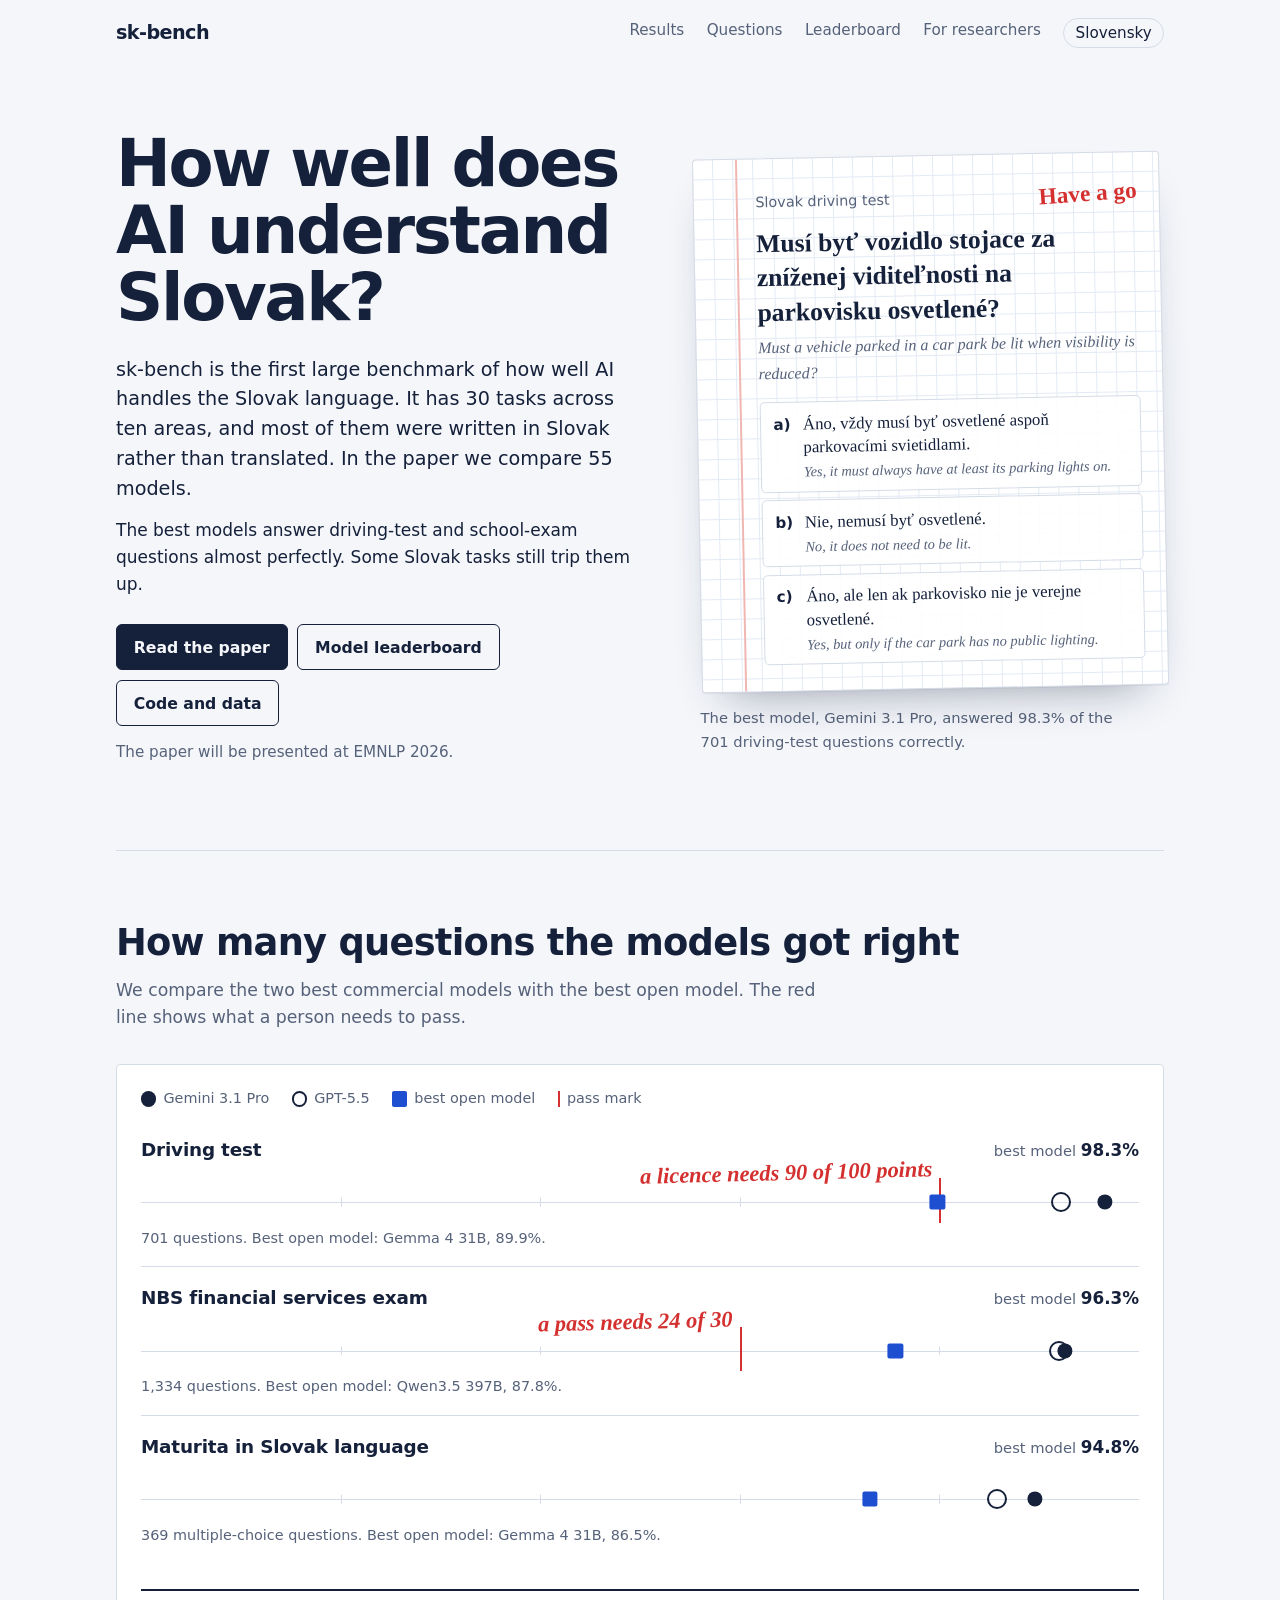
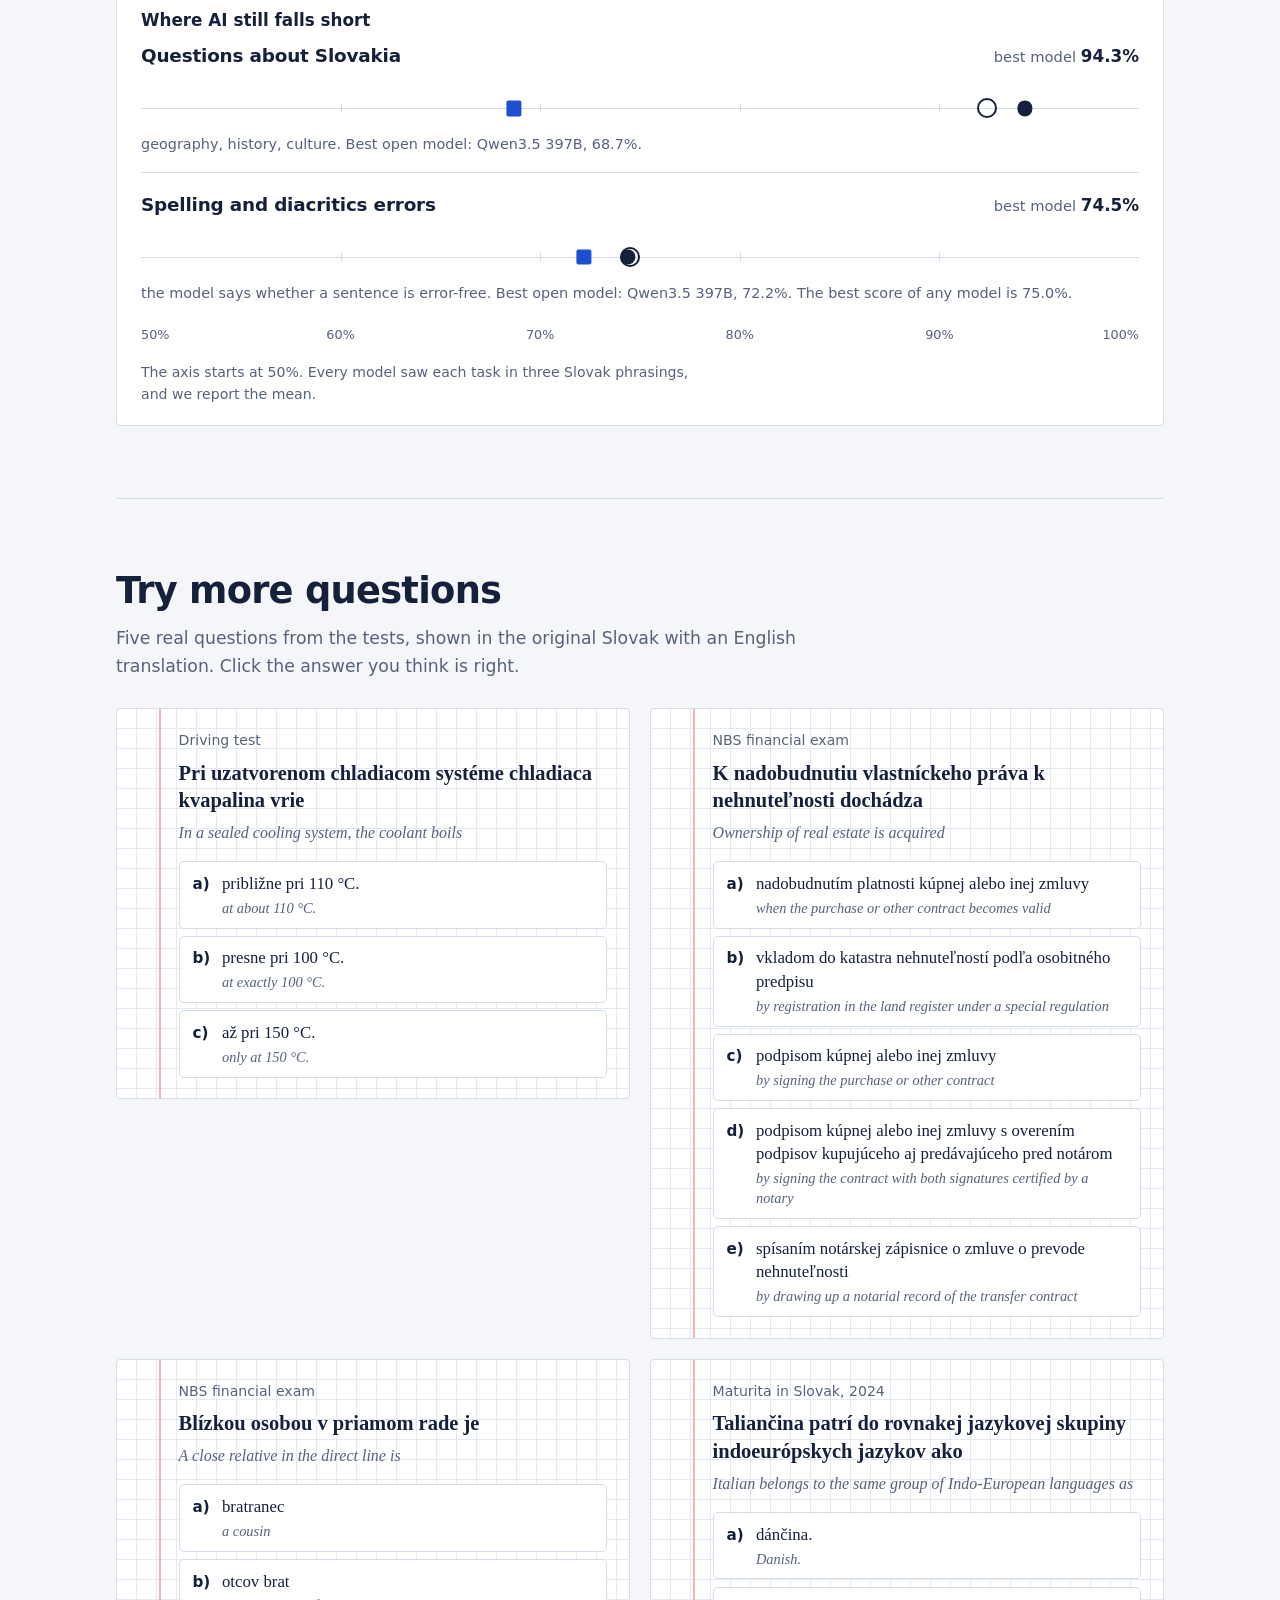
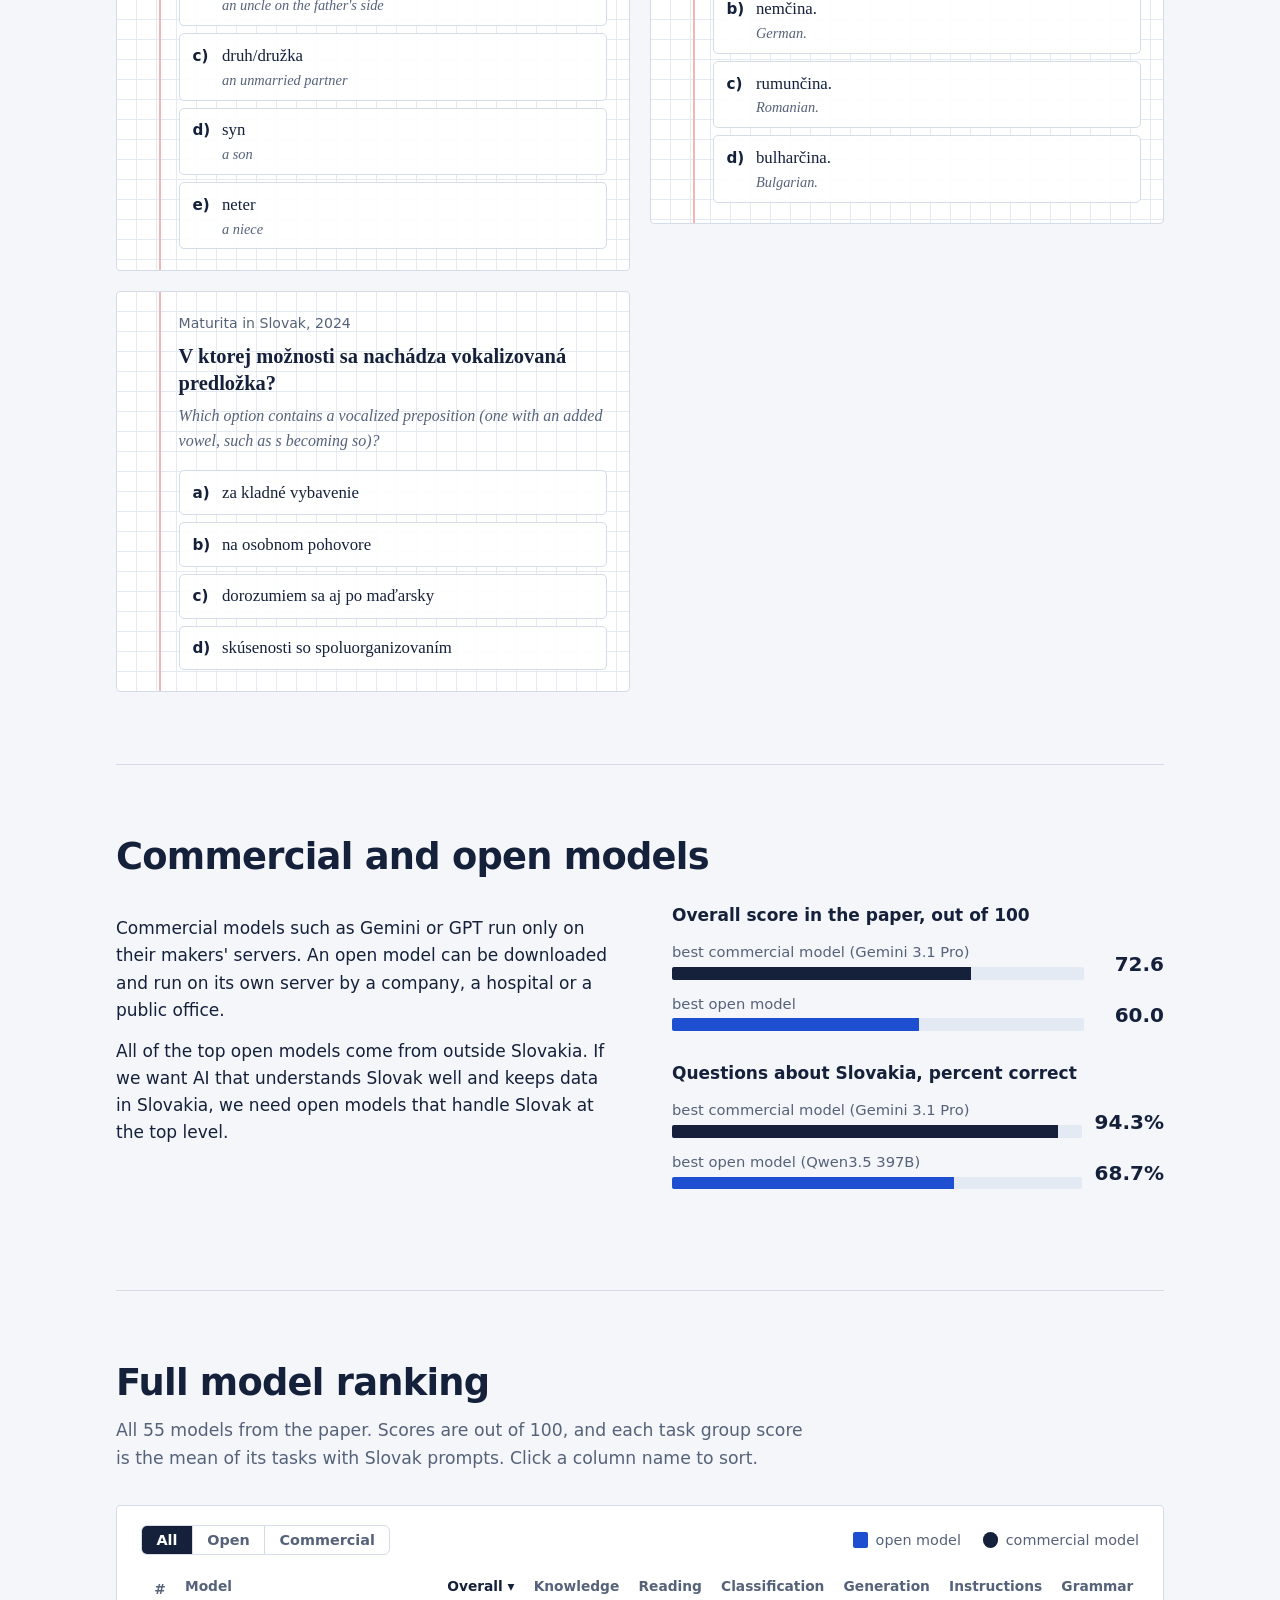
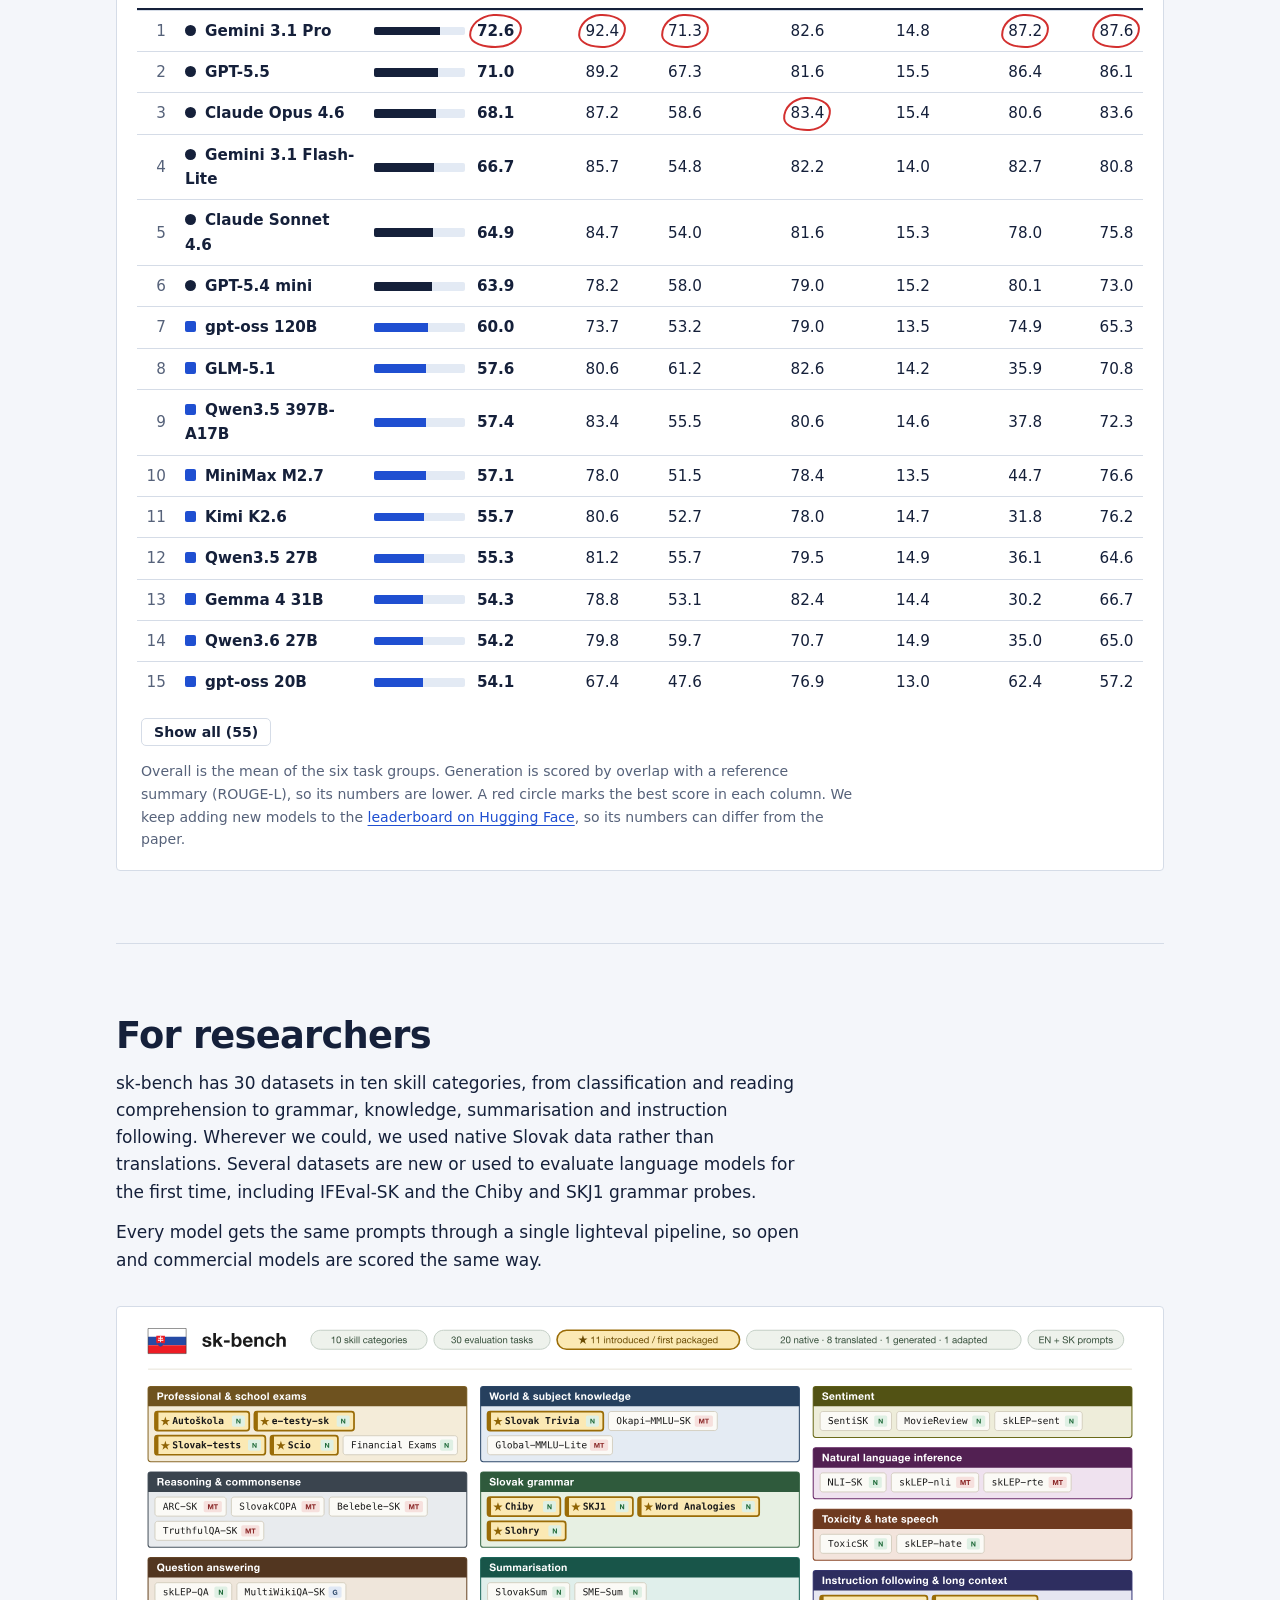
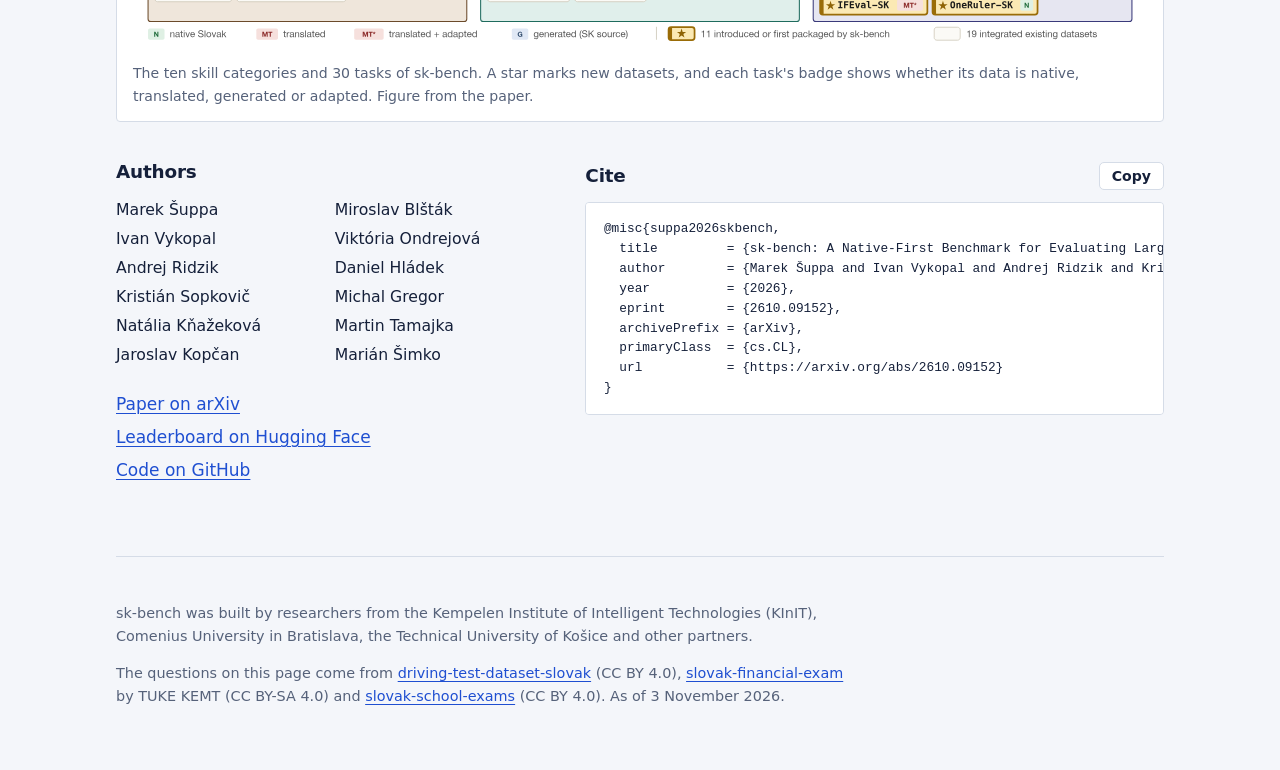
==== commit 934bef1b: "feat: add the full model leaderboard to the project page Previously the page showed only Gemini 3.1 " ====
--- a/en/index.html
+++ b/en/index.html
@@ -172,6 +172,43 @@
 .b-com { background: var(--ink); }
 .b-open { background: var(--blue); }
 
+/* Full leaderboard */
+.sr { position: absolute; width: 1px; height: 1px; overflow: hidden; clip: rect(0 0 0 0); white-space: nowrap; }
+.lb { background: var(--sheet); border: 1px solid var(--rule); border-radius: 4px; padding: 1.2rem 1.5rem; margin-top: 2rem; }
+.lb-tools { display: flex; flex-wrap: wrap; justify-content: space-between; align-items: center; gap: .75rem 1.5rem; margin-bottom: .6rem; }
+.lb .legend { margin: 0; }
+.seg { display: inline-flex; border: 1px solid var(--rule); border-radius: 6px; overflow: hidden; }
+.seg button { font: 600 .9rem var(--sans); color: var(--muted); background: transparent; border: 0; padding: .4rem .9rem; cursor: pointer; }
+.seg button + button { border-left: 1px solid var(--rule); }
+.seg button:hover { color: var(--ink); }
+.seg button[aria-pressed="true"] { background: var(--ink); color: var(--sheet); }
+.lb-scroll { overflow-x: auto; margin: 0 -.25rem; }
+.lb-table { width: 100%; border-collapse: collapse; font-size: .95rem; }
+.lb-table th, .lb-table td { padding: .5rem .6rem; text-align: right; border-top: 1px solid var(--rule); white-space: nowrap; font-weight: 400; }
+.lb-table thead th { border-top: 0; border-bottom: 2px solid var(--ink); font-size: .86rem; font-weight: 600; color: var(--muted); vertical-align: bottom; }
+.lb-table thead button { font: inherit; color: inherit; background: none; border: 0; padding: .15rem 0; cursor: pointer; }
+.lb-table thead button:hover, .lb-table th[aria-sort] button { color: var(--ink); }
+.lb-table th[aria-sort="descending"] button::after { content: " \25BE"; }
+.lb-table th[aria-sort="ascending"] button::after { content: " \25B4"; }
+.lb-table .c-rank { color: var(--muted); width: 2.4rem; padding-left: 0; }
+.lb-table .c-name { text-align: left; font-weight: 600; white-space: normal; min-width: 9.5rem; }
+.lb-table thead .c-name { font-weight: 600; }
+.c-name .dot { position: static; transform: none; width: .7rem; height: .7rem; margin-right: .55rem; }
+.lb-table .c-overall { min-width: 10rem; }
+.ov { display: flex; align-items: center; gap: .7rem; }
+.ov .v { font-weight: 700; min-width: 2.4rem; }
+.ov-bar { flex: 1; height: .55rem; background: var(--grid); border-radius: 2px; overflow: hidden; }
+.ov-bar i { display: block; height: 100%; background: var(--ink); }
+tr[data-open="1"] .ov-bar i { background: var(--blue); }
+.lb-table tbody tr:hover { background: color-mix(in srgb, var(--grid) 55%, transparent); }
+.v { position: relative; display: inline-block; }
+.v.best::after {
+  content: ""; position: absolute; inset: -.3rem -.45rem; pointer-events: none;
+  border: 2px solid var(--red); border-radius: 48% 52% 46% 54% / 60% 44% 56% 40%; transform: rotate(-3deg);
+}
+.lb-more { margin-top: 1rem; }
+.lb .small { font-size: .88rem; color: var(--muted); margin: .9rem 0 0; max-width: 80ch; }
+
 /* Research */
 .overview { background: #fff; border: 1px solid var(--rule); border-radius: 4px; padding: .75rem; margin: 2rem 0 0; }
 .overview img { display: block; width: 100%; height: auto; }
@@ -197,6 +234,9 @@
   .chart { padding: 1.1rem 1rem 1rem; }
   .pass span { font-size: 1.25rem; }
   .authors { columns: 1; }
+  .lb { padding: 1rem .8rem; }
+  .lb-table .c-g { display: none; }
+  .lb-table .c-overall { min-width: 7.5rem; }
 }
 @media (prefers-reduced-motion: reduce) {
   html { scroll-behavior: auto; }
@@ -206,7 +246,7 @@
 </head>
 <body data-right="Correct!" data-wrong="The answer is {x})">
 <div class="wrap">
-  <header class="bar-top"><a class="brand" href="./">sk-bench</a><nav><a href="#results">Results</a><a href="#questions">Questions</a><a href="#research">For researchers</a><a class="lang" href="../" hreflang="sk" lang="sk">Slovensky</a></nav></header>
+  <header class="bar-top"><a class="brand" href="./">sk-bench</a><nav><a href="#results">Results</a><a href="#questions">Questions</a><a href="#leaderboard">Leaderboard</a><a href="#research">For researchers</a><a class="lang" href="../" hreflang="sk" lang="sk">Slovensky</a></nav></header>
 
   <div class="hero">
     <div>
@@ -215,7 +255,7 @@
       <p>The best models answer driving-test and school-exam questions almost perfectly. Some Slovak tasks still trip them up.</p>
       <div class="actions">
         <a class="btn primary" href="https://arxiv.org/abs/2610.09152">Read the paper</a>
-        <a class="btn" href="https://huggingface.co/spaces/slovak-nlp/sk-bench-leaderboard">Model leaderboard</a>
+        <a class="btn" href="#leaderboard">Model leaderboard</a>
         <a class="btn" href="https://github.com/slovak-nlp/sk-bench">Code and data</a>
       </div>
       <p class="venue">The paper will be presented at EMNLP 2026.</p>
@@ -255,9 +295,26 @@
       <div>
         <p>Commercial models such as Gemini or GPT run only on their makers&#x27; servers. An open model can be downloaded and run on its own server by a company, a hospital or a public office.</p>
         <p>All of the top open models come from outside Slovakia. If we want AI that understands Slovak well and keeps data in Slovakia, we need open models that handle Slovak at the top level.</p>
-        <p>We keep adding new models to the <a href="https://huggingface.co/spaces/slovak-nlp/sk-bench-leaderboard">leaderboard</a>, so its numbers can differ from the paper.</p>
       </div>
       <div><div class="bars"><p class="bars-title">Overall score in the paper, out of 100</p><div class="bar"><span class="bar-label">best commercial model (Gemini 3.1 Pro)</span><span class="bar-track"><i class="b-com" style="width:72.6%"></i></span><span class="bar-val">72.6</span></div><div class="bar"><span class="bar-label">best open model</span><span class="bar-track"><i class="b-open" style="width:60.0%"></i></span><span class="bar-val">60.0</span></div></div><div class="bars"><p class="bars-title">Questions about Slovakia, percent correct</p><div class="bar"><span class="bar-label">best commercial model (Gemini 3.1 Pro)</span><span class="bar-track"><i class="b-com" style="width:94.3%"></i></span><span class="bar-val">94.3%</span></div><div class="bar"><span class="bar-label">best open model (Qwen3.5 397B)</span><span class="bar-track"><i class="b-open" style="width:68.7%"></i></span><span class="bar-val">68.7%</span></div></div></div>
+    </div>
+  </section>
+
+  <section class="block" id="leaderboard" aria-labelledby="leaderboard-h">
+    <h2 id="leaderboard-h">Full model ranking</h2>
+    <p class="intro">All 55 models from the paper. Scores are out of 100, and each task group score is the mean of its tasks with Slovak prompts. Click a column name to sort.</p>
+    <div class="lb" data-show="15" data-more="Show all ({n})" data-less="Show fewer">
+      <div class="lb-tools">
+        <div class="seg" role="group" aria-label="Show models"><button type="button" data-f="all" aria-pressed="true">All</button><button type="button" data-f="open" aria-pressed="false">Open</button><button type="button" data-f="com" aria-pressed="false">Commercial</button></div>
+        <p class="legend" aria-hidden="true"><span><i class="dot d-open"></i>open model</span><span><i class="dot d-gem"></i>commercial model</span></p>
+      </div>
+      <div class="lb-scroll"><table class="lb-table">
+        <caption class="sr">Full model ranking</caption>
+        <thead><tr><th scope="col" class="c-rank">#</th><th scope="col" class="c-name"><button type="button" data-col="name">Model</button></th><th scope="col" class="c-overall" aria-sort="descending"><button type="button" data-col="0">Overall</button></th><th scope="col" class="c-g"><button type="button" data-col="1" title="Knowledge and reasoning">Knowledge</button></th><th scope="col" class="c-g"><button type="button" data-col="2" title="Reading comprehension and QA">Reading</button></th><th scope="col" class="c-g"><button type="button" data-col="3" title="Text classification">Classification</button></th><th scope="col" class="c-g"><button type="button" data-col="4" title="Text generation, summaries">Generation</button></th><th scope="col" class="c-g"><button type="button" data-col="5" title="Instruction following">Instructions</button></th><th scope="col" class="c-g"><button type="button" data-col="6" title="Grammar and morphology">Grammar</button></th></tr></thead>
+        <tbody><tr data-open="0" data-v="72.6 92.4 71.3 82.6 14.8 87.2 87.6" data-name="Gemini 3.1 Pro"><td class="c-rank">1</td><th scope="row" class="c-name"><i class="dot d-gem" aria-hidden="true"></i>Gemini 3.1 Pro<span class="sr">, commercial model</span></th><td class="c-overall"><span class="ov"><span class="ov-bar" aria-hidden="true"><i style="width:72.6%"></i></span><span class="v best">72.6</span></span></td><td class="c-g"><span class="v best">92.4</span></td><td class="c-g"><span class="v best">71.3</span></td><td class="c-g"><span class="v">82.6</span></td><td class="c-g"><span class="v">14.8</span></td><td class="c-g"><span class="v best">87.2</span></td><td class="c-g"><span class="v best">87.6</span></td></tr><tr data-open="0" data-v="71.0 89.2 67.3 81.6 15.5 86.4 86.1" data-name="GPT-5.5"><td class="c-rank">2</td><th scope="row" class="c-name"><i class="dot d-gem" aria-hidden="true"></i>GPT-5.5<span class="sr">, commercial model</span></th><td class="c-overall"><span class="ov"><span class="ov-bar" aria-hidden="true"><i style="width:71.0%"></i></span><span class="v">71.0</span></span></td><td class="c-g"><span class="v">89.2</span></td><td class="c-g"><span class="v">67.3</span></td><td class="c-g"><span class="v">81.6</span></td><td class="c-g"><span class="v">15.5</span></td><td class="c-g"><span class="v">86.4</span></td><td class="c-g"><span class="v">86.1</span></td></tr><tr data-open="0" data-v="68.1 87.2 58.6 83.4 15.4 80.6 83.6" data-name="Claude Opus 4.6"><td class="c-rank">3</td><th scope="row" class="c-name"><i class="dot d-gem" aria-hidden="true"></i>Claude Opus 4.6<span class="sr">, commercial model</span></th><td class="c-overall"><span class="ov"><span class="ov-bar" aria-hidden="true"><i style="width:68.1%"></i></span><span class="v">68.1</span></span></td><td class="c-g"><span class="v">87.2</span></td><td class="c-g"><span class="v">58.6</span></td><td class="c-g"><span class="v best">83.4</span></td><td class="c-g"><span class="v">15.4</span></td><td class="c-g"><span class="v">80.6</span></td><td class="c-g"><span class="v">83.6</span></td></tr><tr data-open="0" data-v="66.7 85.7 54.8 82.2 14.0 82.7 80.8" data-name="Gemini 3.1 Flash-Lite"><td class="c-rank">4</td><th scope="row" class="c-name"><i class="dot d-gem" aria-hidden="true"></i>Gemini 3.1 Flash-Lite<span class="sr">, commercial model</span></th><td class="c-overall"><span class="ov"><span class="ov-bar" aria-hidden="true"><i style="width:66.7%"></i></span><span class="v">66.7</span></span></td><td class="c-g"><span class="v">85.7</span></td><td class="c-g"><span class="v">54.8</span></td><td class="c-g"><span class="v">82.2</span></td><td class="c-g"><span class="v">14.0</span></td><td class="c-g"><span class="v">82.7</span></td><td class="c-g"><span class="v">80.8</span></td></tr><tr data-open="0" data-v="64.9 84.7 54.0 81.6 15.3 78.0 75.8" data-name="Claude Sonnet 4.6"><td class="c-rank">5</td><th scope="row" class="c-name"><i class="dot d-gem" aria-hidden="true"></i>Claude Sonnet 4.6<span class="sr">, commercial model</span></th><td class="c-overall"><span class="ov"><span class="ov-bar" aria-hidden="true"><i style="width:64.9%"></i></span><span class="v">64.9</span></span></td><td class="c-g"><span class="v">84.7</span></td><td class="c-g"><span class="v">54.0</span></td><td class="c-g"><span class="v">81.6</span></td><td class="c-g"><span class="v">15.3</span></td><td class="c-g"><span class="v">78.0</span></td><td class="c-g"><span class="v">75.8</span></td></tr><tr data-open="0" data-v="63.9 78.2 58.0 79.0 15.2 80.1 73.0" data-name="GPT-5.4 mini"><td class="c-rank">6</td><th scope="row" class="c-name"><i class="dot d-gem" aria-hidden="true"></i>GPT-5.4 mini<span class="sr">, commercial model</span></th><td class="c-overall"><span class="ov"><span class="ov-bar" aria-hidden="true"><i style="width:63.9%"></i></span><span class="v">63.9</span></span></td><td class="c-g"><span class="v">78.2</span></td><td class="c-g"><span class="v">58.0</span></td><td class="c-g"><span class="v">79.0</span></td><td class="c-g"><span class="v">15.2</span></td><td class="c-g"><span class="v">80.1</span></td><td class="c-g"><span class="v">73.0</span></td></tr><tr data-open="1" data-v="60.0 73.7 53.2 79.0 13.5 74.9 65.3" data-name="gpt-oss 120B"><td class="c-rank">7</td><th scope="row" class="c-name"><i class="dot d-open" aria-hidden="true"></i>gpt-oss 120B<span class="sr">, open model</span></th><td class="c-overall"><span class="ov"><span class="ov-bar" aria-hidden="true"><i style="width:60.0%"></i></span><span class="v">60.0</span></span></td><td class="c-g"><span class="v">73.7</span></td><td class="c-g"><span class="v">53.2</span></td><td class="c-g"><span class="v">79.0</span></td><td class="c-g"><span class="v">13.5</span></td><td class="c-g"><span class="v">74.9</span></td><td class="c-g"><span class="v">65.3</span></td></tr><tr data-open="1" data-v="57.6 80.6 61.2 82.6 14.2 35.9 70.8" data-name="GLM-5.1"><td class="c-rank">8</td><th scope="row" class="c-name"><i class="dot d-open" aria-hidden="true"></i>GLM-5.1<span class="sr">, open model</span></th><td class="c-overall"><span class="ov"><span class="ov-bar" aria-hidden="true"><i style="width:57.6%"></i></span><span class="v">57.6</span></span></td><td class="c-g"><span class="v">80.6</span></td><td class="c-g"><span class="v">61.2</span></td><td class="c-g"><span class="v">82.6</span></td><td class="c-g"><span class="v">14.2</span></td><td class="c-g"><span class="v">35.9</span></td><td class="c-g"><span class="v">70.8</span></td></tr><tr data-open="1" data-v="57.4 83.4 55.5 80.6 14.6 37.8 72.3" data-name="Qwen3.5 397B-A17B"><td class="c-rank">9</td><th scope="row" class="c-name"><i class="dot d-open" aria-hidden="true"></i>Qwen3.5 397B-A17B<span class="sr">, open model</span></th><td class="c-overall"><span class="ov"><span class="ov-bar" aria-hidden="true"><i style="width:57.4%"></i></span><span class="v">57.4</span></span></td><td class="c-g"><span class="v">83.4</span></td><td class="c-g"><span class="v">55.5</span></td><td class="c-g"><span class="v">80.6</span></td><td class="c-g"><span class="v">14.6</span></td><td class="c-g"><span class="v">37.8</span></td><td class="c-g"><span class="v">72.3</span></td></tr><tr data-open="1" data-v="57.1 78.0 51.5 78.4 13.5 44.7 76.6" data-name="MiniMax M2.7"><td class="c-rank">10</td><th scope="row" class="c-name"><i class="dot d-open" aria-hidden="true"></i>MiniMax M2.7<span class="sr">, open model</span></th><td class="c-overall"><span class="ov"><span class="ov-bar" aria-hidden="true"><i style="width:57.1%"></i></span><span class="v">57.1</span></span></td><td class="c-g"><span class="v">78.0</span></td><td class="c-g"><span class="v">51.5</span></td><td class="c-g"><span class="v">78.4</span></td><td class="c-g"><span class="v">13.5</span></td><td class="c-g"><span class="v">44.7</span></td><td class="c-g"><span class="v">76.6</span></td></tr><tr data-open="1" data-v="55.7 80.6 52.7 78.0 14.7 31.8 76.2" data-name="Kimi K2.6"><td class="c-rank">11</td><th scope="row" class="c-name"><i class="dot d-open" aria-hidden="true"></i>Kimi K2.6<span class="sr">, open model</span></th><td class="c-overall"><span class="ov"><span class="ov-bar" aria-hidden="true"><i style="width:55.7%"></i></span><span class="v">55.7</span></span></td><td class="c-g"><span class="v">80.6</span></td><td class="c-g"><span class="v">52.7</span></td><td class="c-g"><span class="v">78.0</span></td><td class="c-g"><span class="v">14.7</span></td><td class="c-g"><span class="v">31.8</span></td><td class="c-g"><span class="v">76.2</span></td></tr><tr data-open="1" data-v="55.3 81.2 55.7 79.5 14.9 36.1 64.6" data-name="Qwen3.5 27B"><td class="c-rank">12</td><th scope="row" class="c-name"><i class="dot d-open" aria-hidden="true"></i>Qwen3.5 27B<span class="sr">, open model</span></th><td class="c-overall"><span class="ov"><span class="ov-bar" aria-hidden="true"><i style="width:55.3%"></i></span><span class="v">55.3</span></span></td><td class="c-g"><span class="v">81.2</span></td><td class="c-g"><span class="v">55.7</span></td><td class="c-g"><span class="v">79.5</span></td><td class="c-g"><span class="v">14.9</span></td><td class="c-g"><span class="v">36.1</span></td><td class="c-g"><span class="v">64.6</span></td></tr><tr data-open="1" data-v="54.3 78.8 53.1 82.4 14.4 30.2 66.7" data-name="Gemma 4 31B"><td class="c-rank">13</td><th scope="row" class="c-name"><i class="dot d-open" aria-hidden="true"></i>Gemma 4 31B<span class="sr">, open model</span></th><td class="c-overall"><span class="ov"><span class="ov-bar" aria-hidden="true"><i style="width:54.3%"></i></span><span class="v">54.3</span></span></td><td class="c-g"><span class="v">78.8</span></td><td class="c-g"><span class="v">53.1</span></td><td class="c-g"><span class="v">82.4</span></td><td class="c-g"><span class="v">14.4</span></td><td class="c-g"><span class="v">30.2</span></td><td class="c-g"><span class="v">66.7</span></td></tr><tr data-open="1" data-v="54.2 79.8 59.7 70.7 14.9 35.0 65.0" data-name="Qwen3.6 27B"><td class="c-rank">14</td><th scope="row" class="c-name"><i class="dot d-open" aria-hidden="true"></i>Qwen3.6 27B<span class="sr">, open model</span></th><td class="c-overall"><span class="ov"><span class="ov-bar" aria-hidden="true"><i style="width:54.2%"></i></span><span class="v">54.2</span></span></td><td class="c-g"><span class="v">79.8</span></td><td class="c-g"><span class="v">59.7</span></td><td class="c-g"><span class="v">70.7</span></td><td class="c-g"><span class="v">14.9</span></td><td class="c-g"><span class="v">35.0</span></td><td class="c-g"><span class="v">65.0</span></td></tr><tr data-open="1" data-v="54.1 67.4 47.6 76.9 13.0 62.4 57.2" data-name="gpt-oss 20B"><td class="c-rank">15</td><th scope="row" class="c-name"><i class="dot d-open" aria-hidden="true"></i>gpt-oss 20B<span class="sr">, open model</span></th><td class="c-overall"><span class="ov"><span class="ov-bar" aria-hidden="true"><i style="width:54.1%"></i></span><span class="v">54.1</span></span></td><td class="c-g"><span class="v">67.4</span></td><td class="c-g"><span class="v">47.6</span></td><td class="c-g"><span class="v">76.9</span></td><td class="c-g"><span class="v">13.0</span></td><td class="c-g"><span class="v">62.4</span></td><td class="c-g"><span class="v">57.2</span></td></tr><tr data-open="1" data-v="53.1 72.1 53.9 79.4 21.4 35.4 56.4" data-name="Llama 3.3 70B"><td class="c-rank">16</td><th scope="row" class="c-name"><i class="dot d-open" aria-hidden="true"></i>Llama 3.3 70B<span class="sr">, open model</span></th><td class="c-overall"><span class="ov"><span class="ov-bar" aria-hidden="true"><i style="width:53.1%"></i></span><span class="v">53.1</span></span></td><td class="c-g"><span class="v">72.1</span></td><td class="c-g"><span class="v">53.9</span></td><td class="c-g"><span class="v">79.4</span></td><td class="c-g"><span class="v best">21.4</span></td><td class="c-g"><span class="v">35.4</span></td><td class="c-g"><span class="v">56.4</span></td></tr><tr data-open="1" data-v="52.2 77.2 55.4 71.8 14.5 32.8 61.4" data-name="Qwen3.6 35B-A3B"><td class="c-rank">17</td><th scope="row" class="c-name"><i class="dot d-open" aria-hidden="true"></i>Qwen3.6 35B-A3B<span class="sr">, open model</span></th><td class="c-overall"><span class="ov"><span class="ov-bar" aria-hidden="true"><i style="width:52.2%"></i></span><span class="v">52.2</span></span></td><td class="c-g"><span class="v">77.2</span></td><td class="c-g"><span class="v">55.4</span></td><td class="c-g"><span class="v">71.8</span></td><td class="c-g"><span class="v">14.5</span></td><td class="c-g"><span class="v">32.8</span></td><td class="c-g"><span class="v">61.4</span></td></tr><tr data-open="1" data-v="47.9 69.7 50.4 77.0 15.0 31.1 44.4" data-name="Qwen3.5 9B"><td class="c-rank">18</td><th scope="row" class="c-name"><i class="dot d-open" aria-hidden="true"></i>Qwen3.5 9B<span class="sr">, open model</span></th><td class="c-overall"><span class="ov"><span class="ov-bar" aria-hidden="true"><i style="width:47.9%"></i></span><span class="v">47.9</span></span></td><td class="c-g"><span class="v">69.7</span></td><td class="c-g"><span class="v">50.4</span></td><td class="c-g"><span class="v">77.0</span></td><td class="c-g"><span class="v">15.0</span></td><td class="c-g"><span class="v">31.1</span></td><td class="c-g"><span class="v">44.4</span></td></tr><tr data-open="1" data-v="47.4 67.1 49.1 74.3 16.2 34.1 44.0" data-name="Qwen3 14B"><td class="c-rank">19</td><th scope="row" class="c-name"><i class="dot d-open" aria-hidden="true"></i>Qwen3 14B<span class="sr">, open model</span></th><td class="c-overall"><span class="ov"><span class="ov-bar" aria-hidden="true"><i style="width:47.4%"></i></span><span class="v">47.4</span></span></td><td class="c-g"><span class="v">67.1</span></td><td class="c-g"><span class="v">49.1</span></td><td class="c-g"><span class="v">74.3</span></td><td class="c-g"><span class="v">16.2</span></td><td class="c-g"><span class="v">34.1</span></td><td class="c-g"><span class="v">44.0</span></td></tr><tr data-open="1" data-v="47.0 67.3 42.4 71.9 16.4 33.9 50.0" data-name="Granite 4.0-H Small"><td class="c-rank">20</td><th scope="row" class="c-name"><i class="dot d-open" aria-hidden="true"></i>Granite 4.0-H Small<span class="sr">, open model</span></th><td class="c-overall"><span class="ov"><span class="ov-bar" aria-hidden="true"><i style="width:47.0%"></i></span><span class="v">47.0</span></span></td><td class="c-g"><span class="v">67.3</span></td><td class="c-g"><span class="v">42.4</span></td><td class="c-g"><span class="v">71.9</span></td><td class="c-g"><span class="v">16.4</span></td><td class="c-g"><span class="v">33.9</span></td><td class="c-g"><span class="v">50.0</span></td></tr><tr data-open="1" data-v="46.3 66.5 47.1 74.6 12.6 30.4 46.9" data-name="Bielik 11B"><td class="c-rank">21</td><th scope="row" class="c-name"><i class="dot d-open" aria-hidden="true"></i>Bielik 11B<span class="sr">, open model</span></th><td class="c-overall"><span class="ov"><span class="ov-bar" aria-hidden="true"><i style="width:46.3%"></i></span><span class="v">46.3</span></span></td><td class="c-g"><span class="v">66.5</span></td><td class="c-g"><span class="v">47.1</span></td><td class="c-g"><span class="v">74.6</span></td><td class="c-g"><span class="v">12.6</span></td><td class="c-g"><span class="v">30.4</span></td><td class="c-g"><span class="v">46.9</span></td></tr><tr data-open="1" data-v="45.2 63.9 41.6 75.0 15.2 26.4 49.2" data-name="EuroLLM 22B"><td class="c-rank">22</td><th scope="row" class="c-name"><i class="dot d-open" aria-hidden="true"></i>EuroLLM 22B<span class="sr">, open model</span></th><td class="c-overall"><span class="ov"><span class="ov-bar" aria-hidden="true"><i style="width:45.2%"></i></span><span class="v">45.2</span></span></td><td class="c-g"><span class="v">63.9</span></td><td class="c-g"><span class="v">41.6</span></td><td class="c-g"><span class="v">75.0</span></td><td class="c-g"><span class="v">15.2</span></td><td class="c-g"><span class="v">26.4</span></td><td class="c-g"><span class="v">49.2</span></td></tr><tr data-open="1" data-v="45.0 77.3 49.3 65.3 11.8 20.9 45.3" data-name="Mistral Large 3 675B"><td class="c-rank">23</td><th scope="row" class="c-name"><i class="dot d-open" aria-hidden="true"></i>Mistral Large 3 675B<span class="sr">, open model</span></th><td class="c-overall"><span class="ov"><span class="ov-bar" aria-hidden="true"><i style="width:45.0%"></i></span><span class="v">45.0</span></span></td><td class="c-g"><span class="v">77.3</span></td><td class="c-g"><span class="v">49.3</span></td><td class="c-g"><span class="v">65.3</span></td><td class="c-g"><span class="v">11.8</span></td><td class="c-g"><span class="v">20.9</span></td><td class="c-g"><span class="v">45.3</span></td></tr><tr data-open="1" data-v="44.4 57.5 43.3 69.7 13.2 27.9 54.8" data-name="Apertus 70B"><td class="c-rank">24</td><th scope="row" class="c-name"><i class="dot d-open" aria-hidden="true"></i>Apertus 70B<span class="sr">, open model</span></th><td class="c-overall"><span class="ov"><span class="ov-bar" aria-hidden="true"><i style="width:44.4%"></i></span><span class="v">44.4</span></span></td><td class="c-g"><span class="v">57.5</span></td><td class="c-g"><span class="v">43.3</span></td><td class="c-g"><span class="v">69.7</span></td><td class="c-g"><span class="v">13.2</span></td><td class="c-g"><span class="v">27.9</span></td><td class="c-g"><span class="v">54.8</span></td></tr><tr data-open="1" data-v="43.8 70.0 45.6 60.2 15.0 41.0 30.9" data-name="Qwen3-SK 14B (Alpaca)"><td class="c-rank">25</td><th scope="row" class="c-name"><i class="dot d-open" aria-hidden="true"></i>Qwen3-SK 14B (Alpaca)<span class="sr">, open model</span></th><td class="c-overall"><span class="ov"><span class="ov-bar" aria-hidden="true"><i style="width:43.8%"></i></span><span class="v">43.8</span></span></td><td class="c-g"><span class="v">70.0</span></td><td class="c-g"><span class="v">45.6</span></td><td class="c-g"><span class="v">60.2</span></td><td class="c-g"><span class="v">15.0</span></td><td class="c-g"><span class="v">41.0</span></td><td class="c-g"><span class="v">30.9</span></td></tr><tr data-open="1" data-v="42.7 55.8 42.7 74.6 14.9 22.7 45.2" data-name="EuroLLM 9B"><td class="c-rank">26</td><th scope="row" class="c-name"><i class="dot d-open" aria-hidden="true"></i>EuroLLM 9B<span class="sr">, open model</span></th><td class="c-overall"><span class="ov"><span class="ov-bar" aria-hidden="true"><i style="width:42.7%"></i></span><span class="v">42.7</span></span></td><td class="c-g"><span class="v">55.8</span></td><td class="c-g"><span class="v">42.7</span></td><td class="c-g"><span class="v">74.6</span></td><td class="c-g"><span class="v">14.9</span></td><td class="c-g"><span class="v">22.7</span></td><td class="c-g"><span class="v">45.2</span></td></tr><tr data-open="1" data-v="42.4 61.5 41.9 76.9 14.2 24.2 35.7" data-name="Aya Expanse 32B"><td class="c-rank">27</td><th scope="row" class="c-name"><i class="dot d-open" aria-hidden="true"></i>Aya Expanse 32B<span class="sr">, open model</span></th><td class="c-overall"><span class="ov"><span class="ov-bar" aria-hidden="true"><i style="width:42.4%"></i></span><span class="v">42.4</span></span></td><td class="c-g"><span class="v">61.5</span></td><td class="c-g"><span class="v">41.9</span></td><td class="c-g"><span class="v">76.9</span></td><td class="c-g"><span class="v">14.2</span></td><td class="c-g"><span class="v">24.2</span></td><td class="c-g"><span class="v">35.7</span></td></tr><tr data-open="1" data-v="40.8 60.4 39.2 70.6 13.5 24.0 37.1" data-name="Ministral 3 8B"><td class="c-rank">28</td><th scope="row" class="c-name"><i class="dot d-open" aria-hidden="true"></i>Ministral 3 8B<span class="sr">, open model</span></th><td class="c-overall"><span class="ov"><span class="ov-bar" aria-hidden="true"><i style="width:40.8%"></i></span><span class="v">40.8</span></span></td><td class="c-g"><span class="v">60.4</span></td><td class="c-g"><span class="v">39.2</span></td><td class="c-g"><span class="v">70.6</span></td><td class="c-g"><span class="v">13.5</span></td><td class="c-g"><span class="v">24.0</span></td><td class="c-g"><span class="v">37.1</span></td></tr><tr data-open="1" data-v="39.9 54.9 37.8 61.9 13.1 39.9 32.1" data-name="Ministral 3 8B (R)"><td class="c-rank">29</td><th scope="row" class="c-name"><i class="dot d-open" aria-hidden="true"></i>Ministral 3 8B (R)<span class="sr">, open model</span></th><td class="c-overall"><span class="ov"><span class="ov-bar" aria-hidden="true"><i style="width:39.9%"></i></span><span class="v">39.9</span></span></td><td class="c-g"><span class="v">54.9</span></td><td class="c-g"><span class="v">37.8</span></td><td class="c-g"><span class="v">61.9</span></td><td class="c-g"><span class="v">13.1</span></td><td class="c-g"><span class="v">39.9</span></td><td class="c-g"><span class="v">32.1</span></td></tr><tr data-open="1" data-v="37.2 63.8 34.6 55.9 14.2 18.4 36.5" data-name="Ministral 3 14B"><td class="c-rank">30</td><th scope="row" class="c-name"><i class="dot d-open" aria-hidden="true"></i>Ministral 3 14B<span class="sr">, open model</span></th><td class="c-overall"><span class="ov"><span class="ov-bar" aria-hidden="true"><i style="width:37.2%"></i></span><span class="v">37.2</span></span></td><td class="c-g"><span class="v">63.8</span></td><td class="c-g"><span class="v">34.6</span></td><td class="c-g"><span class="v">55.9</span></td><td class="c-g"><span class="v">14.2</span></td><td class="c-g"><span class="v">18.4</span></td><td class="c-g"><span class="v">36.5</span></td></tr><tr data-open="1" data-v="36.4 50.5 34.9 74.3 10.8 27.6 20.4" data-name="Tiny-Aya Water"><td class="c-rank">31</td><th scope="row" class="c-name"><i class="dot d-open" aria-hidden="true"></i>Tiny-Aya Water<span class="sr">, open model</span></th><td class="c-overall"><span class="ov"><span class="ov-bar" aria-hidden="true"><i style="width:36.4%"></i></span><span class="v">36.4</span></span></td><td class="c-g"><span class="v">50.5</span></td><td class="c-g"><span class="v">34.9</span></td><td class="c-g"><span class="v">74.3</span></td><td class="c-g"><span class="v">10.8</span></td><td class="c-g"><span class="v">27.6</span></td><td class="c-g"><span class="v">20.4</span></td></tr><tr data-open="1" data-v="36.2 64.9 32.4 38.4 12.4 26.4 42.8" data-name="Command A"><td class="c-rank">32</td><th scope="row" class="c-name"><i class="dot d-open" aria-hidden="true"></i>Command A<span class="sr">, open model</span></th><td class="c-overall"><span class="ov"><span class="ov-bar" aria-hidden="true"><i style="width:36.2%"></i></span><span class="v">36.2</span></span></td><td class="c-g"><span class="v">64.9</span></td><td class="c-g"><span class="v">32.4</span></td><td class="c-g"><span class="v">38.4</span></td><td class="c-g"><span class="v">12.4</span></td><td class="c-g"><span class="v">26.4</span></td><td class="c-g"><span class="v">42.8</span></td></tr><tr data-open="1" data-v="36.0 50.7 34.6 73.9 10.6 26.8 19.6" data-name="Tiny-Aya Global"><td class="c-rank">33</td><th scope="row" class="c-name"><i class="dot d-open" aria-hidden="true"></i>Tiny-Aya Global<span class="sr">, open model</span></th><td class="c-overall"><span class="ov"><span class="ov-bar" aria-hidden="true"><i style="width:36.0%"></i></span><span class="v">36.0</span></span></td><td class="c-g"><span class="v">50.7</span></td><td class="c-g"><span class="v">34.6</span></td><td class="c-g"><span class="v">73.9</span></td><td class="c-g"><span class="v">10.6</span></td><td class="c-g"><span class="v">26.8</span></td><td class="c-g"><span class="v">19.6</span></td></tr><tr data-open="1" data-v="35.1 47.8 41.4 60.9 15.3 19.6 25.8" data-name="Llama 3.1 8B"><td class="c-rank">34</td><th scope="row" class="c-name"><i class="dot d-open" aria-hidden="true"></i>Llama 3.1 8B<span class="sr">, open model</span></th><td class="c-overall"><span class="ov"><span class="ov-bar" aria-hidden="true"><i style="width:35.1%"></i></span><span class="v">35.1</span></span></td><td class="c-g"><span class="v">47.8</span></td><td class="c-g"><span class="v">41.4</span></td><td class="c-g"><span class="v">60.9</span></td><td class="c-g"><span class="v">15.3</span></td><td class="c-g"><span class="v">19.6</span></td><td class="c-g"><span class="v">25.8</span></td></tr><tr data-open="1" data-v="33.5 43.4 23.9 43.7 11.6 27.7 50.8" data-name="Qwen3-SK 14B"><td class="c-rank">35</td><th scope="row" class="c-name"><i class="dot d-open" aria-hidden="true"></i>Qwen3-SK 14B<span class="sr">, open model</span></th><td class="c-overall"><span class="ov"><span class="ov-bar" aria-hidden="true"><i style="width:33.5%"></i></span><span class="v">33.5</span></span></td><td class="c-g"><span class="v">43.4</span></td><td class="c-g"><span class="v">23.9</span></td><td class="c-g"><span class="v">43.7</span></td><td class="c-g"><span class="v">11.6</span></td><td class="c-g"><span class="v">27.7</span></td><td class="c-g"><span class="v">50.8</span></td></tr><tr data-open="1" data-v="32.8 57.4 34.2 33.6 13.3 27.2 30.9" data-name="TildeOpen-SK 30B (Alpaca)"><td class="c-rank">36</td><th scope="row" class="c-name"><i class="dot d-open" aria-hidden="true"></i>TildeOpen-SK 30B (Alpaca)<span class="sr">, open model</span></th><td class="c-overall"><span class="ov"><span class="ov-bar" aria-hidden="true"><i style="width:32.8%"></i></span><span class="v">32.8</span></span></td><td class="c-g"><span class="v">57.4</span></td><td class="c-g"><span class="v">34.2</span></td><td class="c-g"><span class="v">33.6</span></td><td class="c-g"><span class="v">13.3</span></td><td class="c-g"><span class="v">27.2</span></td><td class="c-g"><span class="v">30.9</span></td></tr><tr data-open="1" data-v="31.9 58.0 40.4 62.8 14.5 15.6 0.2" data-name="TildeOpen 30B-64k"><td class="c-rank">37</td><th scope="row" class="c-name"><i class="dot d-open" aria-hidden="true"></i>TildeOpen 30B-64k<span class="sr">, open model</span></th><td class="c-overall"><span class="ov"><span class="ov-bar" aria-hidden="true"><i style="width:31.9%"></i></span><span class="v">31.9</span></span></td><td class="c-g"><span class="v">58.0</span></td><td class="c-g"><span class="v">40.4</span></td><td class="c-g"><span class="v">62.8</span></td><td class="c-g"><span class="v">14.5</span></td><td class="c-g"><span class="v">15.6</span></td><td class="c-g"><span class="v">0.2</span></td></tr><tr data-open="1" data-v="29.4 43.4 34.2 56.9 11.2 18.8 12.2" data-name="Qwen3.5 2B"><td class="c-rank">38</td><th scope="row" class="c-name"><i class="dot d-open" aria-hidden="true"></i>Qwen3.5 2B<span class="sr">, open model</span></th><td class="c-overall"><span class="ov"><span class="ov-bar" aria-hidden="true"><i style="width:29.4%"></i></span><span class="v">29.4</span></span></td><td class="c-g"><span class="v">43.4</span></td><td class="c-g"><span class="v">34.2</span></td><td class="c-g"><span class="v">56.9</span></td><td class="c-g"><span class="v">11.2</span></td><td class="c-g"><span class="v">18.8</span></td><td class="c-g"><span class="v">12.2</span></td></tr><tr data-open="1" data-v="28.6 44.5 25.8 59.0 12.3 15.1 14.8" data-name="Aya Expanse 8B"><td class="c-rank">39</td><th scope="row" class="c-name"><i class="dot d-open" aria-hidden="true"></i>Aya Expanse 8B<span class="sr">, open model</span></th><td class="c-overall"><span class="ov"><span class="ov-bar" aria-hidden="true"><i style="width:28.6%"></i></span><span class="v">28.6</span></span></td><td class="c-g"><span class="v">44.5</span></td><td class="c-g"><span class="v">25.8</span></td><td class="c-g"><span class="v">59.0</span></td><td class="c-g"><span class="v">12.3</span></td><td class="c-g"><span class="v">15.1</span></td><td class="c-g"><span class="v">14.8</span></td></tr><tr data-open="1" data-v="27.8 35.0 30.9 52.4 12.8 23.5 12.3" data-name="Qwen3 1.7B"><td class="c-rank">40</td><th scope="row" class="c-name"><i class="dot d-open" aria-hidden="true"></i>Qwen3 1.7B<span class="sr">, open model</span></th><td class="c-overall"><span class="ov"><span class="ov-bar" aria-hidden="true"><i style="width:27.8%"></i></span><span class="v">27.8</span></span></td><td class="c-g"><span class="v">35.0</span></td><td class="c-g"><span class="v">30.9</span></td><td class="c-g"><span class="v">52.4</span></td><td class="c-g"><span class="v">12.8</span></td><td class="c-g"><span class="v">23.5</span></td><td class="c-g"><span class="v">12.3</span></td></tr><tr data-open="1" data-v="27.7 39.8 26.1 59.1 10.3 15.3 15.4" data-name="Teuken 7B"><td class="c-rank">41</td><th scope="row" class="c-name"><i class="dot d-open" aria-hidden="true"></i>Teuken 7B<span class="sr">, open model</span></th><td class="c-overall"><span class="ov"><span class="ov-bar" aria-hidden="true"><i style="width:27.7%"></i></span><span class="v">27.7</span></span></td><td class="c-g"><span class="v">39.8</span></td><td class="c-g"><span class="v">26.1</span></td><td class="c-g"><span class="v">59.1</span></td><td class="c-g"><span class="v">10.3</span></td><td class="c-g"><span class="v">15.3</span></td><td class="c-g"><span class="v">15.4</span></td></tr><tr data-open="1" data-v="25.6 39.8 28.2 50.1 14.8 14.9 6.0" data-name="Granite 4.0-H 1B"><td class="c-rank">42</td><th scope="row" class="c-name"><i class="dot d-open" aria-hidden="true"></i>Granite 4.0-H 1B<span class="sr">, open model</span></th><td class="c-overall"><span class="ov"><span class="ov-bar" aria-hidden="true"><i style="width:25.6%"></i></span><span class="v">25.6</span></span></td><td class="c-g"><span class="v">39.8</span></td><td class="c-g"><span class="v">28.2</span></td><td class="c-g"><span class="v">50.1</span></td><td class="c-g"><span class="v">14.8</span></td><td class="c-g"><span class="v">14.9</span></td><td class="c-g"><span class="v">6.0</span></td></tr><tr data-open="1" data-v="24.6 34.7 25.8 46.2 14.8 14.0 12.5" data-name="Llama 3.2 3B"><td class="c-rank">43</td><th scope="row" class="c-name"><i class="dot d-open" aria-hidden="true"></i>Llama 3.2 3B<span class="sr">, open model</span></th><td class="c-overall"><span class="ov"><span class="ov-bar" aria-hidden="true"><i style="width:24.6%"></i></span><span class="v">24.6</span></span></td><td class="c-g"><span class="v">34.7</span></td><td class="c-g"><span class="v">25.8</span></td><td class="c-g"><span class="v">46.2</span></td><td class="c-g"><span class="v">14.8</span></td><td class="c-g"><span class="v">14.0</span></td><td class="c-g"><span class="v">12.5</span></td></tr><tr data-open="1" data-v="24.4 38.2 22.5 51.7 8.7 13.8 11.6" data-name="Granite 3.2 2B"><td class="c-rank">44</td><th scope="row" class="c-name"><i class="dot d-open" aria-hidden="true"></i>Granite 3.2 2B<span class="sr">, open model</span></th><td class="c-overall"><span class="ov"><span class="ov-bar" aria-hidden="true"><i style="width:24.4%"></i></span><span class="v">24.4</span></span></td><td class="c-g"><span class="v">38.2</span></td><td class="c-g"><span class="v">22.5</span></td><td class="c-g"><span class="v">51.7</span></td><td class="c-g"><span class="v">8.7</span></td><td class="c-g"><span class="v">13.8</span></td><td class="c-g"><span class="v">11.6</span></td></tr><tr data-open="1" data-v="24.0 33.4 26.0 53.5 9.7 14.3 7.0" data-name="Qwen3.5 0.8B"><td class="c-rank">45</td><th scope="row" class="c-name"><i class="dot d-open" aria-hidden="true"></i>Qwen3.5 0.8B<span class="sr">, open model</span></th><td class="c-overall"><span class="ov"><span class="ov-bar" aria-hidden="true"><i style="width:24.0%"></i></span><span class="v">24.0</span></span></td><td class="c-g"><span class="v">33.4</span></td><td class="c-g"><span class="v">26.0</span></td><td class="c-g"><span class="v">53.5</span></td><td class="c-g"><span class="v">9.7</span></td><td class="c-g"><span class="v">14.3</span></td><td class="c-g"><span class="v">7.0</span></td></tr><tr data-open="1" data-v="23.2 34.5 27.6 41.8 13.2 17.1 5.2" data-name="Granite 4.0 1B"><td class="c-rank">46</td><th scope="row" class="c-name"><i class="dot d-open" aria-hidden="true"></i>Granite 4.0 1B<span class="sr">, open model</span></th><td class="c-overall"><span class="ov"><span class="ov-bar" aria-hidden="true"><i style="width:23.2%"></i></span><span class="v">23.2</span></span></td><td class="c-g"><span class="v">34.5</span></td><td class="c-g"><span class="v">27.6</span></td><td class="c-g"><span class="v">41.8</span></td><td class="c-g"><span class="v">13.2</span></td><td class="c-g"><span class="v">17.1</span></td><td class="c-g"><span class="v">5.2</span></td></tr><tr data-open="1" data-v="22.7 35.1 19.9 54.4 11.8 12.3 3.0" data-name="Gemma 3 1B"><td class="c-rank">47</td><th scope="row" class="c-name"><i class="dot d-open" aria-hidden="true"></i>Gemma 3 1B<span class="sr">, open model</span></th><td class="c-overall"><span class="ov"><span class="ov-bar" aria-hidden="true"><i style="width:22.7%"></i></span><span class="v">22.7</span></span></td><td class="c-g"><span class="v">35.1</span></td><td class="c-g"><span class="v">19.9</span></td><td class="c-g"><span class="v">54.4</span></td><td class="c-g"><span class="v">11.8</span></td><td class="c-g"><span class="v">12.3</span></td><td class="c-g"><span class="v">3.0</span></td></tr><tr data-open="1" data-v="21.9 35.2 19.2 40.3 13.4 14.7 8.4" data-name="EuroLLM 1.7B"><td class="c-rank">48</td><th scope="row" class="c-name"><i class="dot d-open" aria-hidden="true"></i>EuroLLM 1.7B<span class="sr">, open model</span></th><td class="c-overall"><span class="ov"><span class="ov-bar" aria-hidden="true"><i style="width:21.9%"></i></span><span class="v">21.9</span></span></td><td class="c-g"><span class="v">35.2</span></td><td class="c-g"><span class="v">19.2</span></td><td class="c-g"><span class="v">40.3</span></td><td class="c-g"><span class="v">13.4</span></td><td class="c-g"><span class="v">14.7</span></td><td class="c-g"><span class="v">8.4</span></td></tr><tr data-open="1" data-v="21.5 33.1 20.9 43.3 10.6 16.8 4.2" data-name="Qwen3 0.6B"><td class="c-rank">49</td><th scope="row" class="c-name"><i class="dot d-open" aria-hidden="true"></i>Qwen3 0.6B<span class="sr">, open model</span></th><td class="c-overall"><span class="ov"><span class="ov-bar" aria-hidden="true"><i style="width:21.5%"></i></span><span class="v">21.5</span></span></td><td class="c-g"><span class="v">33.1</span></td><td class="c-g"><span class="v">20.9</span></td><td class="c-g"><span class="v">43.3</span></td><td class="c-g"><span class="v">10.6</span></td><td class="c-g"><span class="v">16.8</span></td><td class="c-g"><span class="v">4.2</span></td></tr><tr data-open="1" data-v="20.4 29.8 16.2 16.8 0.2 34.3 25.2" data-name="Ministral 3 14B (R)"><td class="c-rank">50</td><th scope="row" class="c-name"><i class="dot d-open" aria-hidden="true"></i>Ministral 3 14B (R)<span class="sr">, open model</span></th><td class="c-overall"><span class="ov"><span class="ov-bar" aria-hidden="true"><i style="width:20.4%"></i></span><span class="v">20.4</span></span></td><td class="c-g"><span class="v">29.8</span></td><td class="c-g"><span class="v">16.2</span></td><td class="c-g"><span class="v">16.8</span></td><td class="c-g"><span class="v">0.2</span></td><td class="c-g"><span class="v">34.3</span></td><td class="c-g"><span class="v">25.2</span></td></tr><tr data-open="1" data-v="19.0 22.6 19.3 34.6 16.2 14.2 6.9" data-name="Mistral-SK 7B"><td class="c-rank">51</td><th scope="row" class="c-name"><i class="dot d-open" aria-hidden="true"></i>Mistral-SK 7B<span class="sr">, open model</span></th><td class="c-overall"><span class="ov"><span class="ov-bar" aria-hidden="true"><i style="width:19.0%"></i></span><span class="v">19.0</span></span></td><td class="c-g"><span class="v">22.6</span></td><td class="c-g"><span class="v">19.3</span></td><td class="c-g"><span class="v">34.6</span></td><td class="c-g"><span class="v">16.2</span></td><td class="c-g"><span class="v">14.2</span></td><td class="c-g"><span class="v">6.9</span></td></tr><tr data-open="1" data-v="17.0 45.1 21.5 8.8 3.4 16.8 6.3" data-name="TildeOpen 30B"><td class="c-rank">52</td><th scope="row" class="c-name"><i class="dot d-open" aria-hidden="true"></i>TildeOpen 30B<span class="sr">, open model</span></th><td class="c-overall"><span class="ov"><span class="ov-bar" aria-hidden="true"><i style="width:17.0%"></i></span><span class="v">17.0</span></span></td><td class="c-g"><span class="v">45.1</span></td><td class="c-g"><span class="v">21.5</span></td><td class="c-g"><span class="v">8.8</span></td><td class="c-g"><span class="v">3.4</span></td><td class="c-g"><span class="v">16.8</span></td><td class="c-g"><span class="v">6.3</span></td></tr><tr data-open="1" data-v="15.1 25.5 9.4 27.3 11.7 15.3 1.3" data-name="Granite 4.0-H 350M"><td class="c-rank">53</td><th scope="row" class="c-name"><i class="dot d-open" aria-hidden="true"></i>Granite 4.0-H 350M<span class="sr">, open model</span></th><td class="c-overall"><span class="ov"><span class="ov-bar" aria-hidden="true"><i style="width:15.1%"></i></span><span class="v">15.1</span></span></td><td class="c-g"><span class="v">25.5</span></td><td class="c-g"><span class="v">9.4</span></td><td class="c-g"><span class="v">27.3</span></td><td class="c-g"><span class="v">11.7</span></td><td class="c-g"><span class="v">15.3</span></td><td class="c-g"><span class="v">1.3</span></td></tr><tr data-open="1" data-v="14.9 21.5 12.6 17.7 12.0 13.8 11.8" data-name="Mistral-SK 7B (Alpaca)"><td class="c-rank">54</td><th scope="row" class="c-name"><i class="dot d-open" aria-hidden="true"></i>Mistral-SK 7B (Alpaca)<span class="sr">, open model</span></th><td class="c-overall"><span class="ov"><span class="ov-bar" aria-hidden="true"><i style="width:14.9%"></i></span><span class="v">14.9</span></span></td><td class="c-g"><span class="v">21.5</span></td><td class="c-g"><span class="v">12.6</span></td><td class="c-g"><span class="v">17.7</span></td><td class="c-g"><span class="v">12.0</span></td><td class="c-g"><span class="v">13.8</span></td><td class="c-g"><span class="v">11.8</span></td></tr><tr data-open="1" data-v="12.3 27.5 10.1 13.8 9.7 10.8 1.8" data-name="Granite 4.0 350M"><td class="c-rank">55</td><th scope="row" class="c-name"><i class="dot d-open" aria-hidden="true"></i>Granite 4.0 350M<span class="sr">, open model</span></th><td class="c-overall"><span class="ov"><span class="ov-bar" aria-hidden="true"><i style="width:12.3%"></i></span><span class="v">12.3</span></span></td><td class="c-g"><span class="v">27.5</span></td><td class="c-g"><span class="v">10.1</span></td><td class="c-g"><span class="v">13.8</span></td><td class="c-g"><span class="v">9.7</span></td><td class="c-g"><span class="v">10.8</span></td><td class="c-g"><span class="v">1.8</span></td></tr></tbody>
+      </table></div>
+      <button class="copy lb-more" type="button" hidden></button>
+      <p class="small">Overall is the mean of the six task groups. Generation is scored by overlap with a reference summary (ROUGE-L), so its numbers are lower. A red circle marks the best score in each column. We keep adding new models to the <a href="https://huggingface.co/spaces/slovak-nlp/sk-bench-leaderboard">leaderboard on Hugging Face</a>, so its numbers can differ from the paper.</p>
     </div>
   </section>
 
@@ -314,7 +371,45 @@
     v.append(pen, document.createTextNode(box.dataset.stat || ''));
   });
 });
-const copy = document.querySelector('.copy');
+const lb = document.querySelector('.lb');
+if (lb) {
+  const tbody = lb.querySelector('tbody');
+  const rows = [...tbody.rows];
+  const more = lb.querySelector('.lb-more');
+  const show = +lb.dataset.show;
+  let filter = 'all', expanded = false;
+  const render = () => {
+    const vis = rows.filter(r => filter === 'all' || (r.dataset.open === '1') === (filter === 'open'));
+    rows.forEach(r => { r.hidden = true; });
+    vis.forEach((r, i) => { r.hidden = !expanded && i >= show; });
+    more.hidden = vis.length <= show;
+    more.textContent = expanded ? lb.dataset.less : lb.dataset.more.replace('{n}', vis.length);
+  };
+  lb.querySelector('.seg').addEventListener('click', ev => {
+    const b = ev.target.closest('button'); if (!b) return;
+    filter = b.dataset.f;
+    lb.querySelectorAll('.seg button').forEach(x => x.setAttribute('aria-pressed', x === b));
+    render();
+  });
+  lb.querySelector('thead').addEventListener('click', ev => {
+    const b = ev.target.closest('button'); if (!b) return;
+    const th = b.parentElement, col = b.dataset.col;
+    const asc = col === 'name' ? th.getAttribute('aria-sort') !== 'ascending' : th.getAttribute('aria-sort') === 'descending';
+    lb.querySelectorAll('thead th').forEach(x => x.removeAttribute('aria-sort'));
+    th.setAttribute('aria-sort', asc ? 'ascending' : 'descending');
+    const key = r => col === 'name' ? r.dataset.name : +r.dataset.v.split(' ')[col];
+    rows.sort((a, b) => {
+      const x = key(a), y = key(b);
+      const d = typeof x === 'string' ? x.localeCompare(y, document.documentElement.lang) : x - y;
+      return asc ? d : -d;
+    });
+    tbody.append(...rows);
+    render();
+  });
+  more.addEventListener('click', () => { expanded = !expanded; render(); });
+  render();
+}
+const copy = document.querySelector('.copy:not(.lb-more)');
 if (copy) copy.addEventListener('click', async () => {
   try {
     await navigator.clipboard.writeText(document.querySelector('pre.bib').textContent);
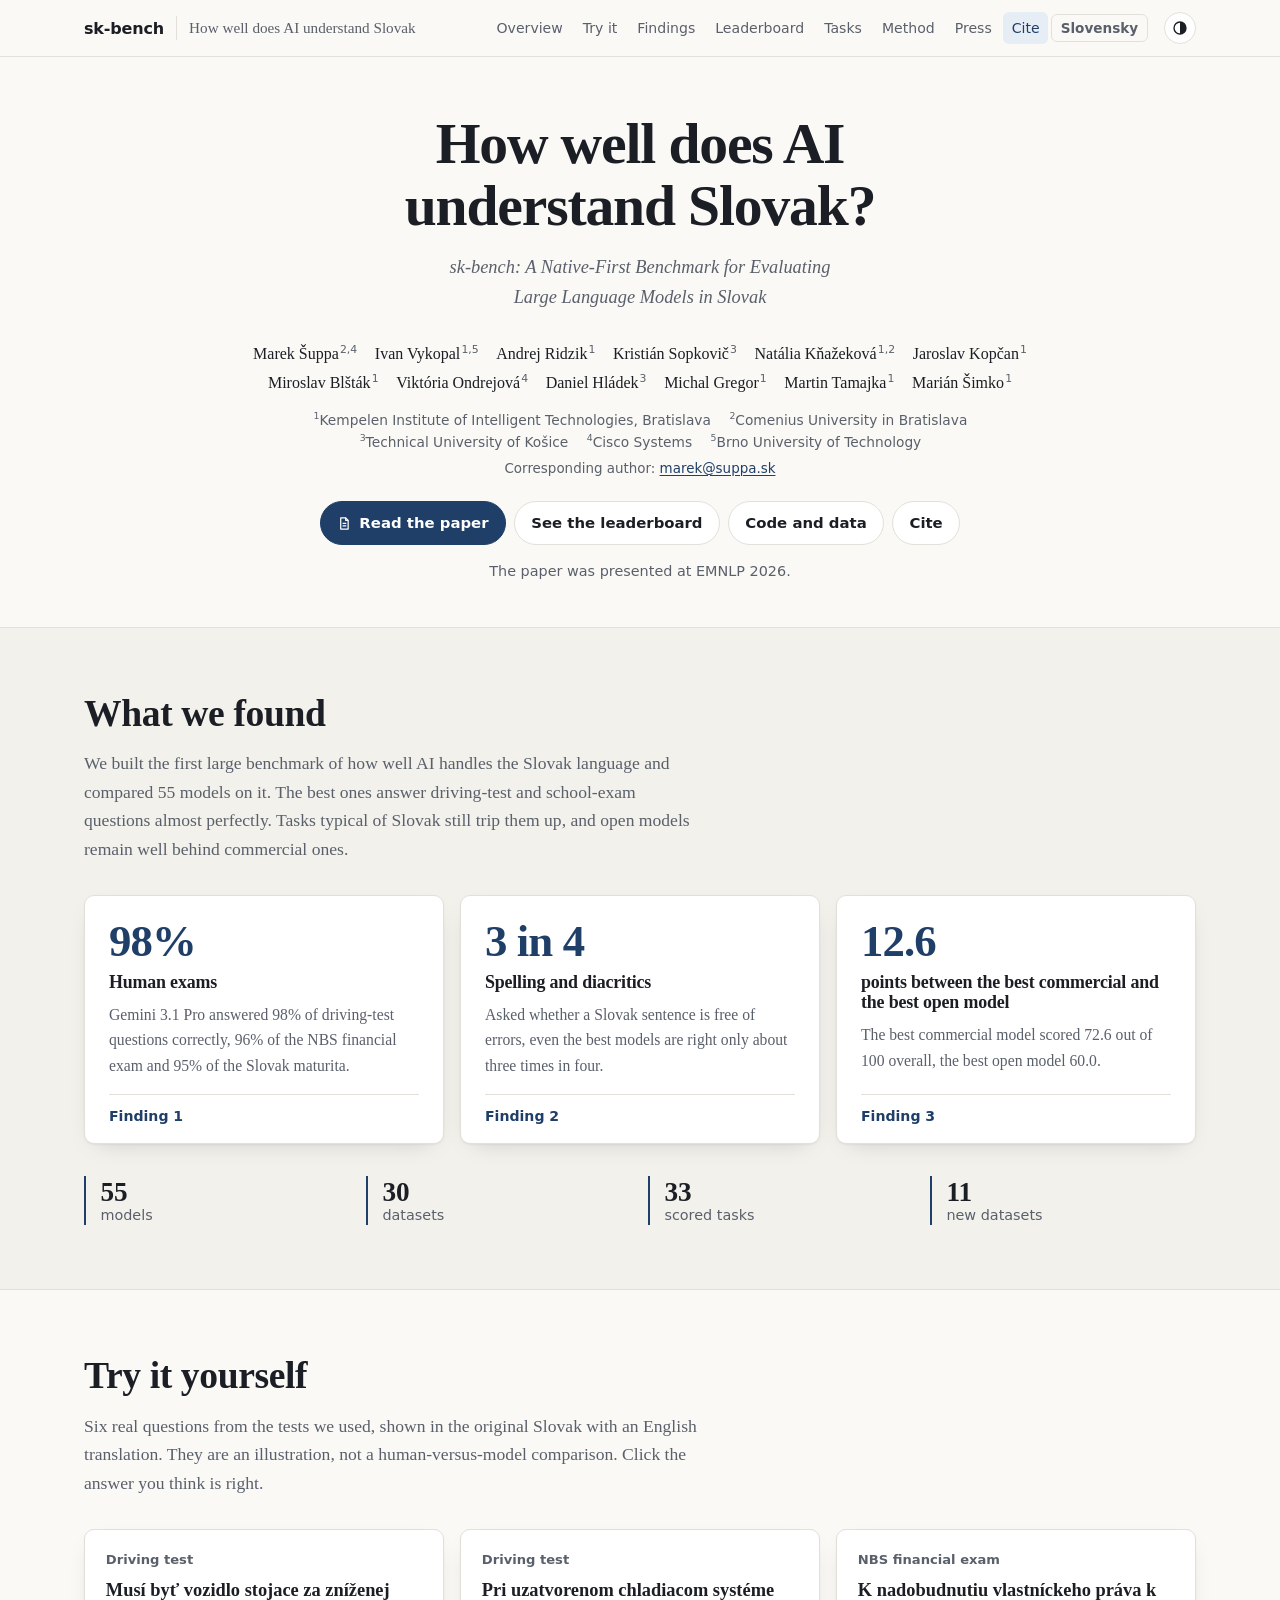
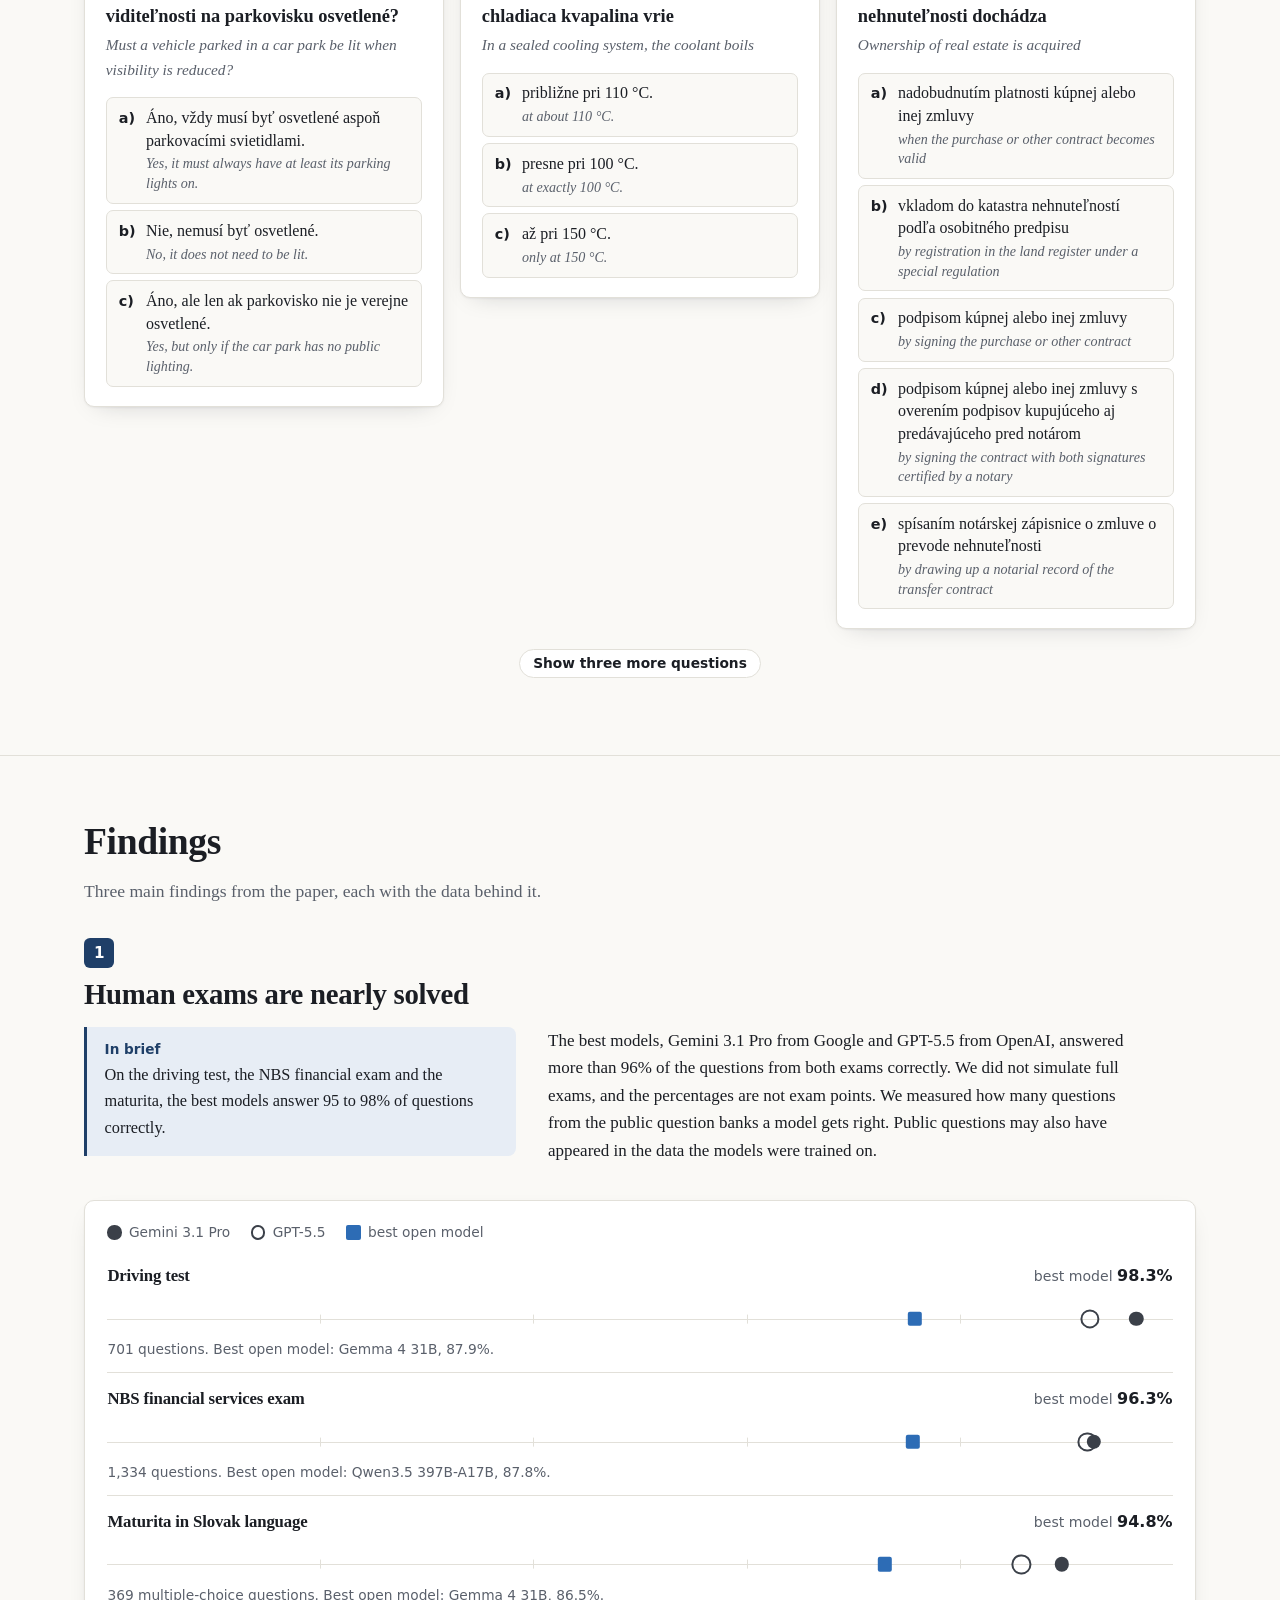
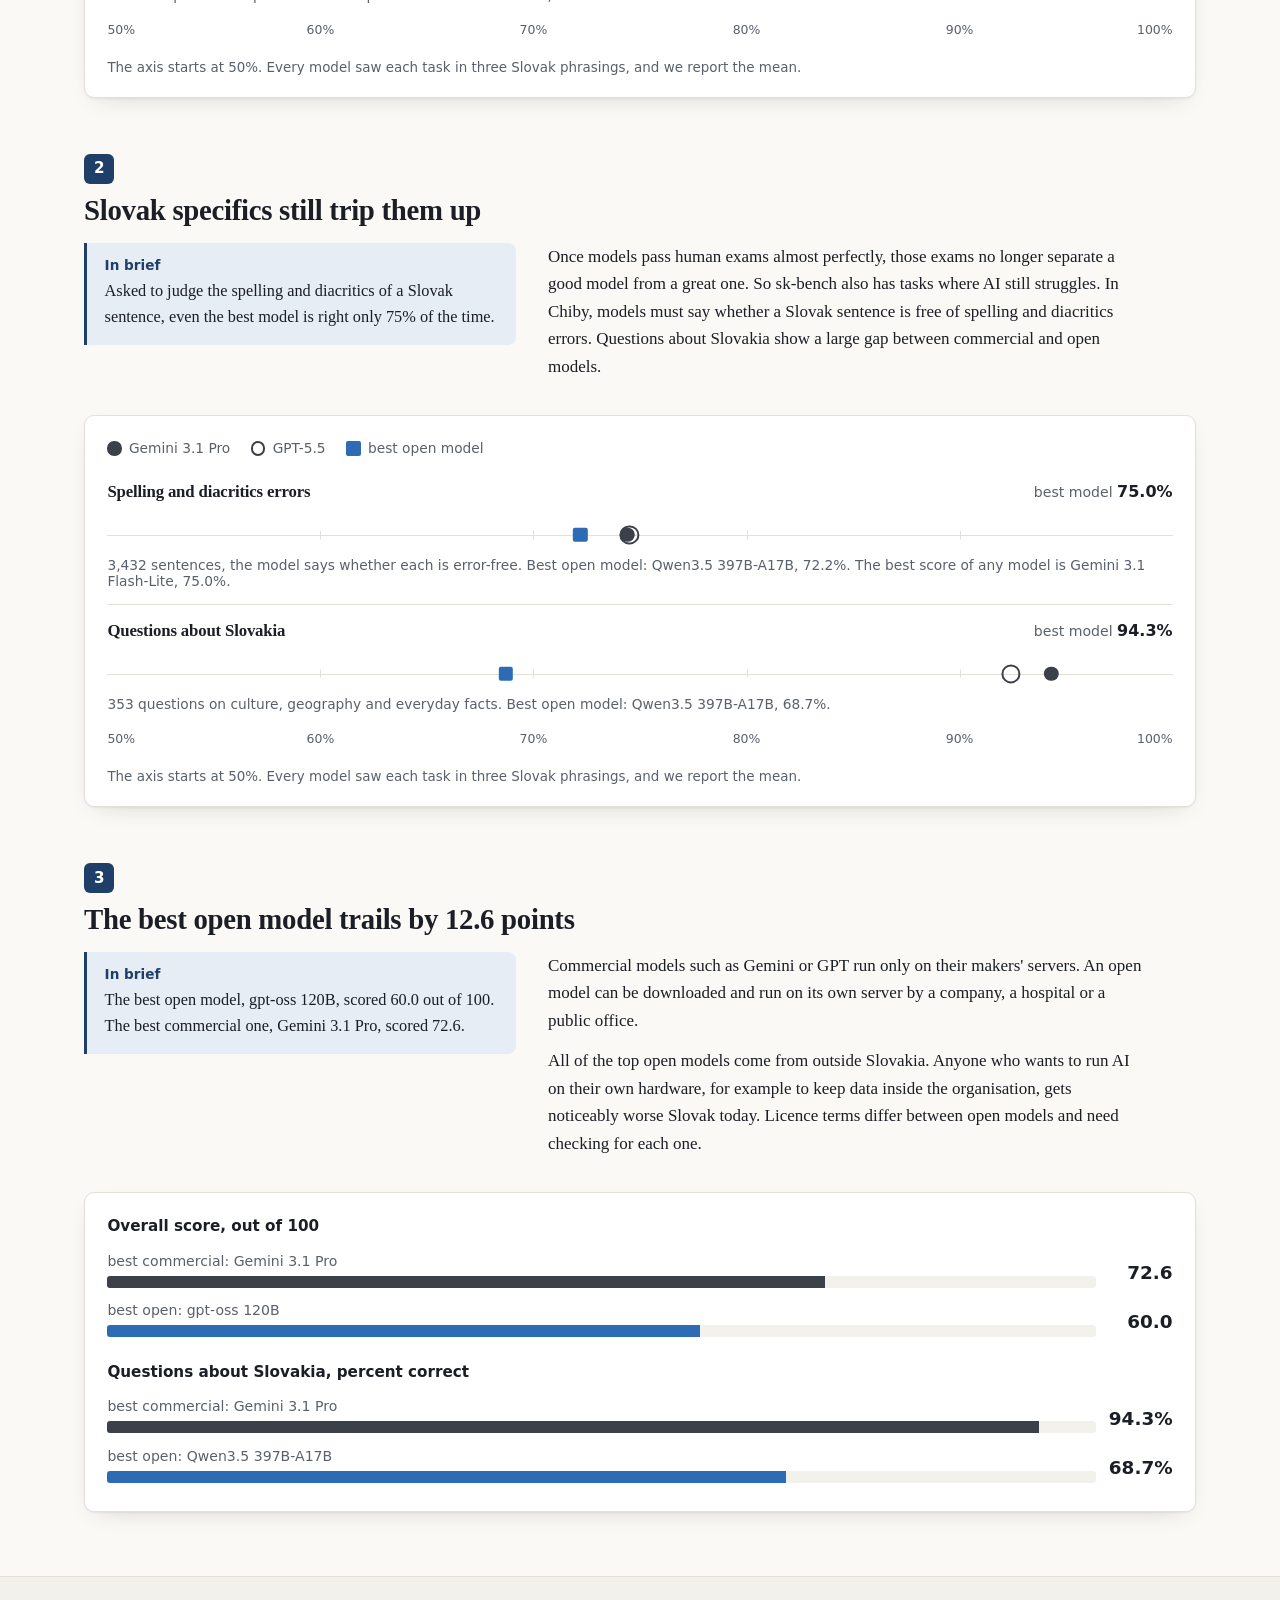
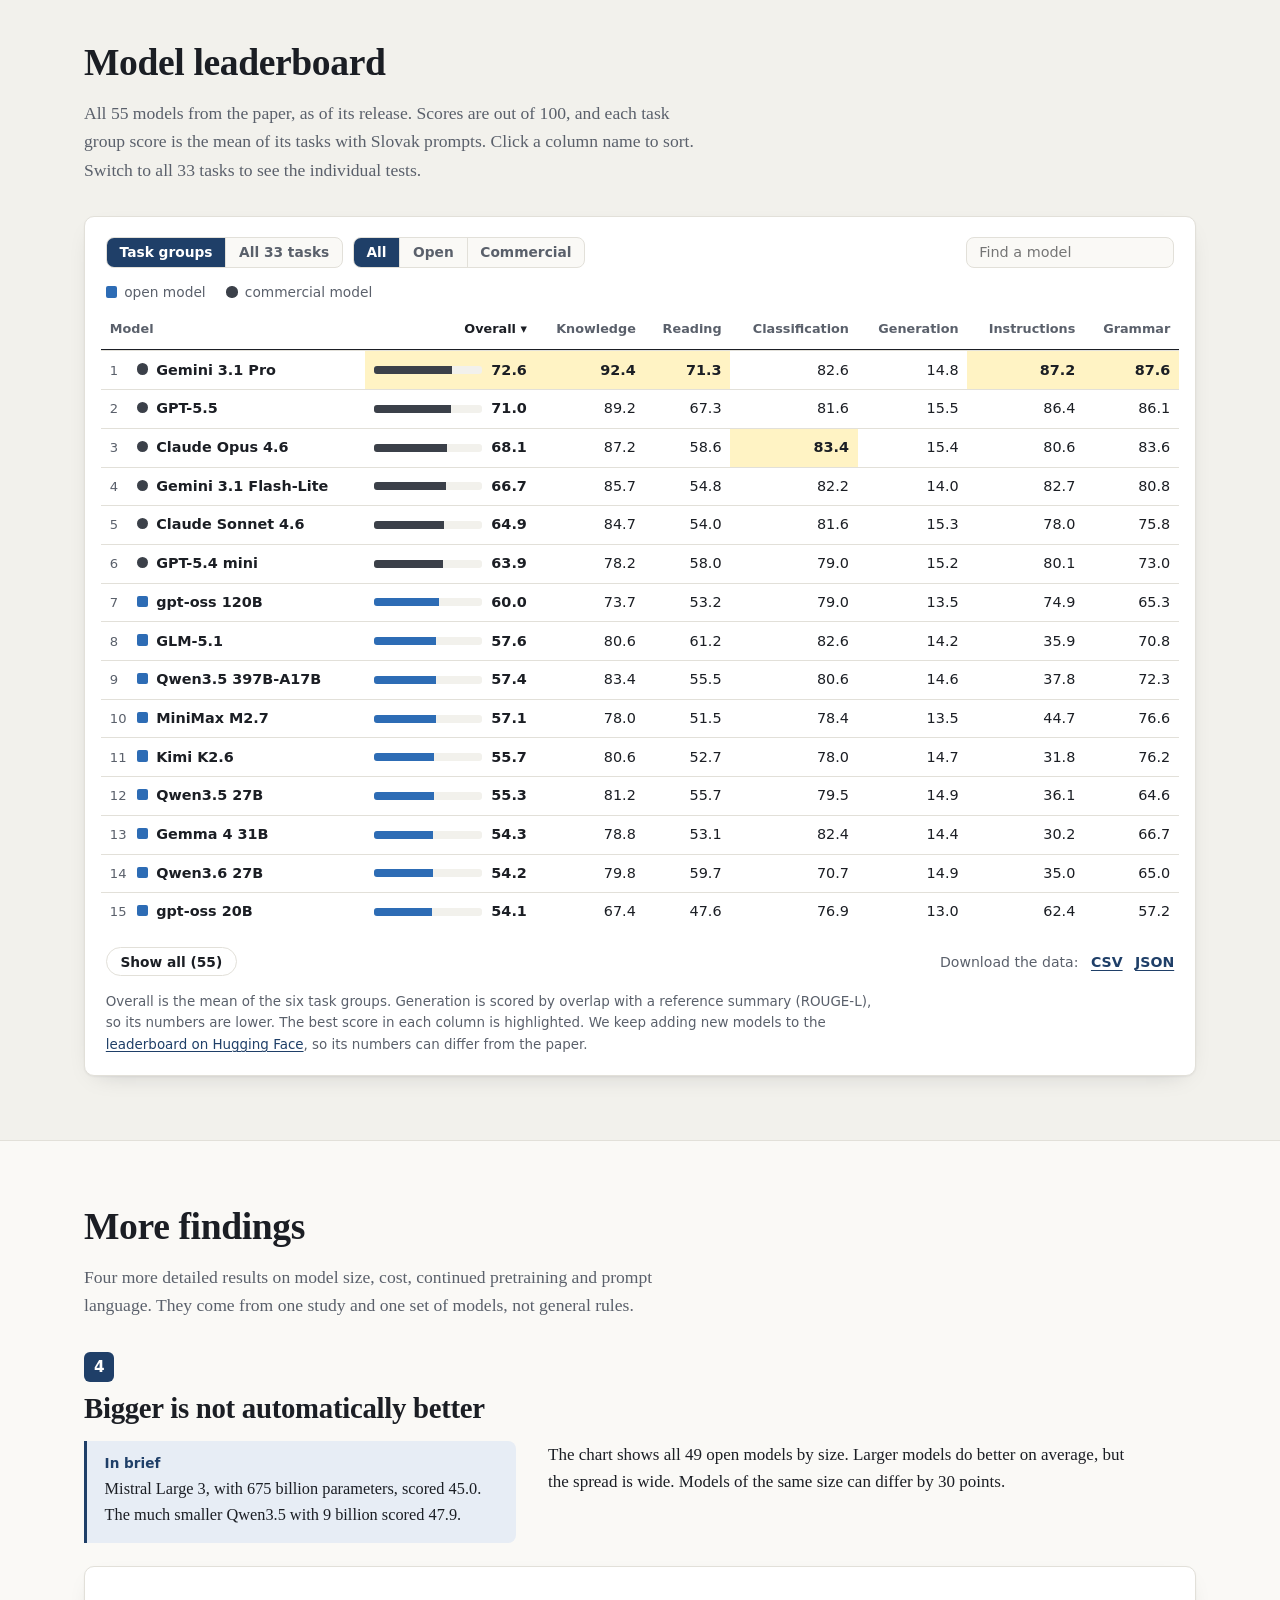
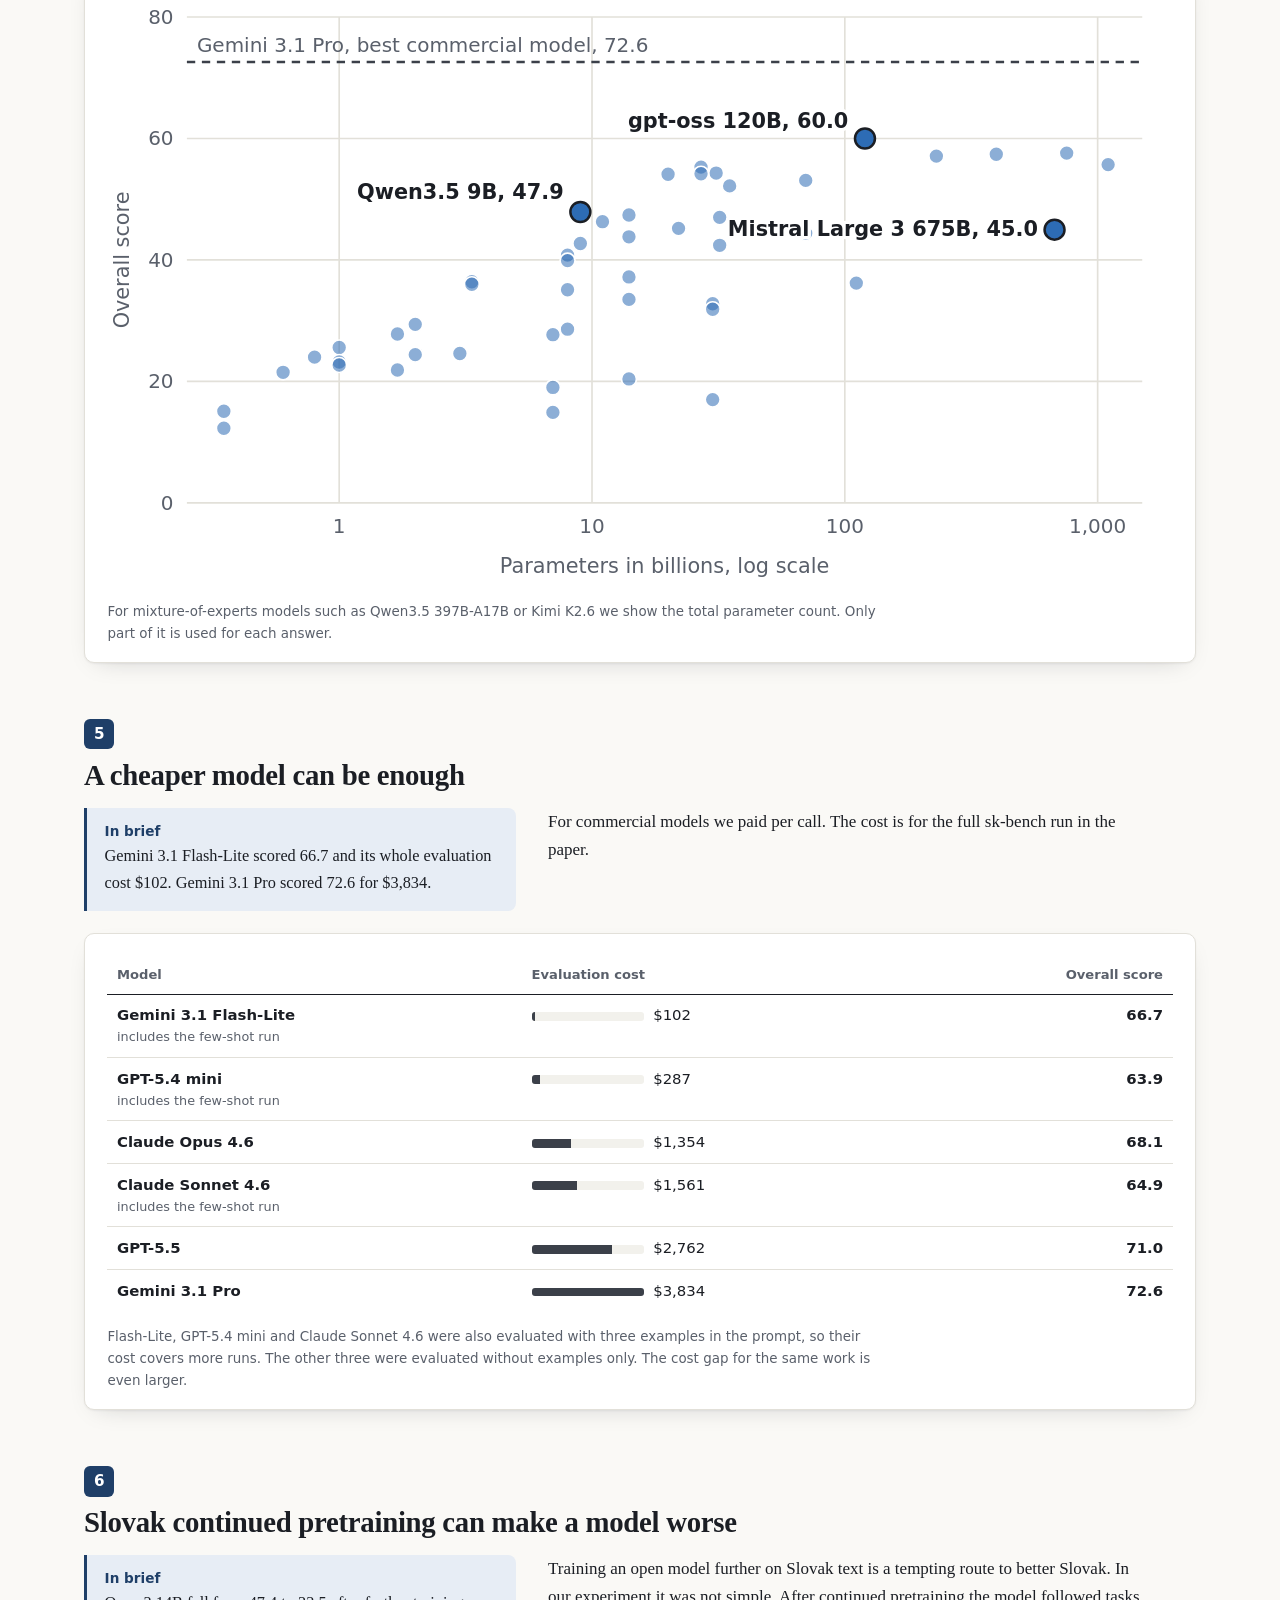
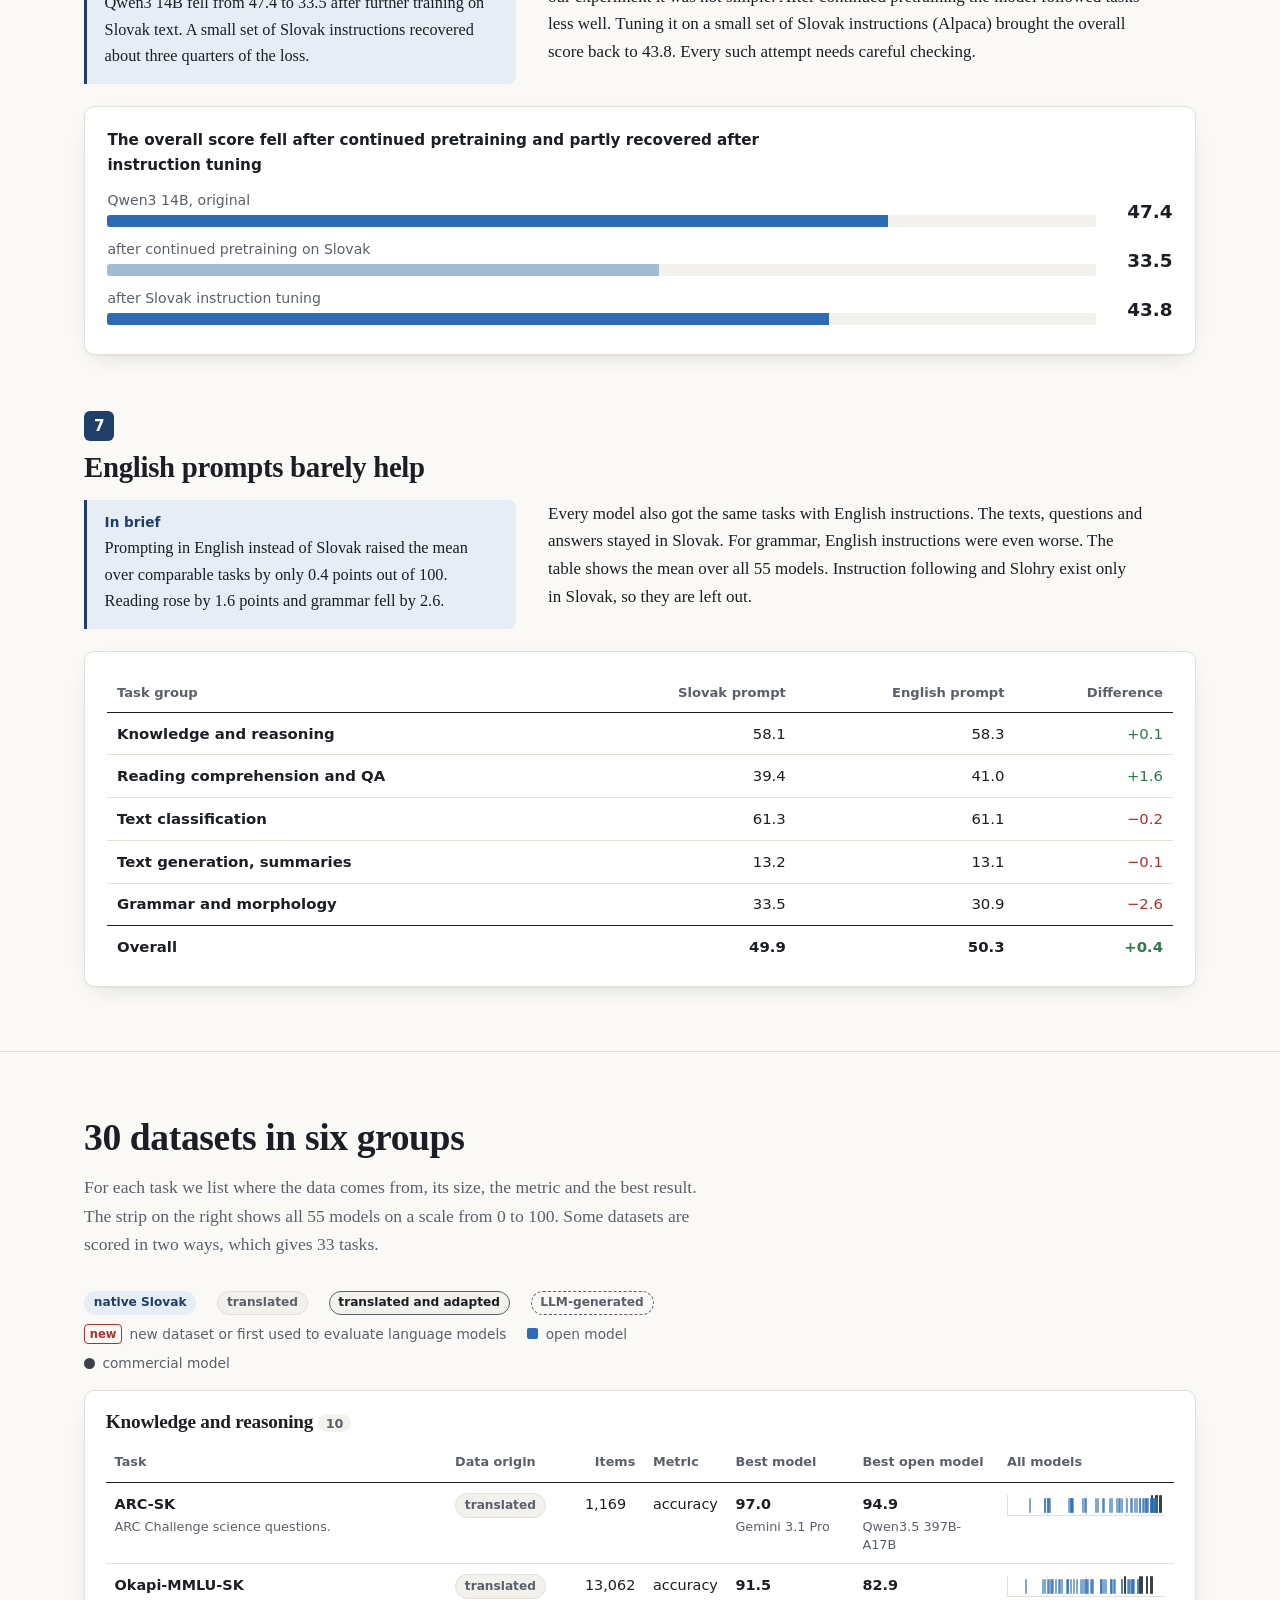
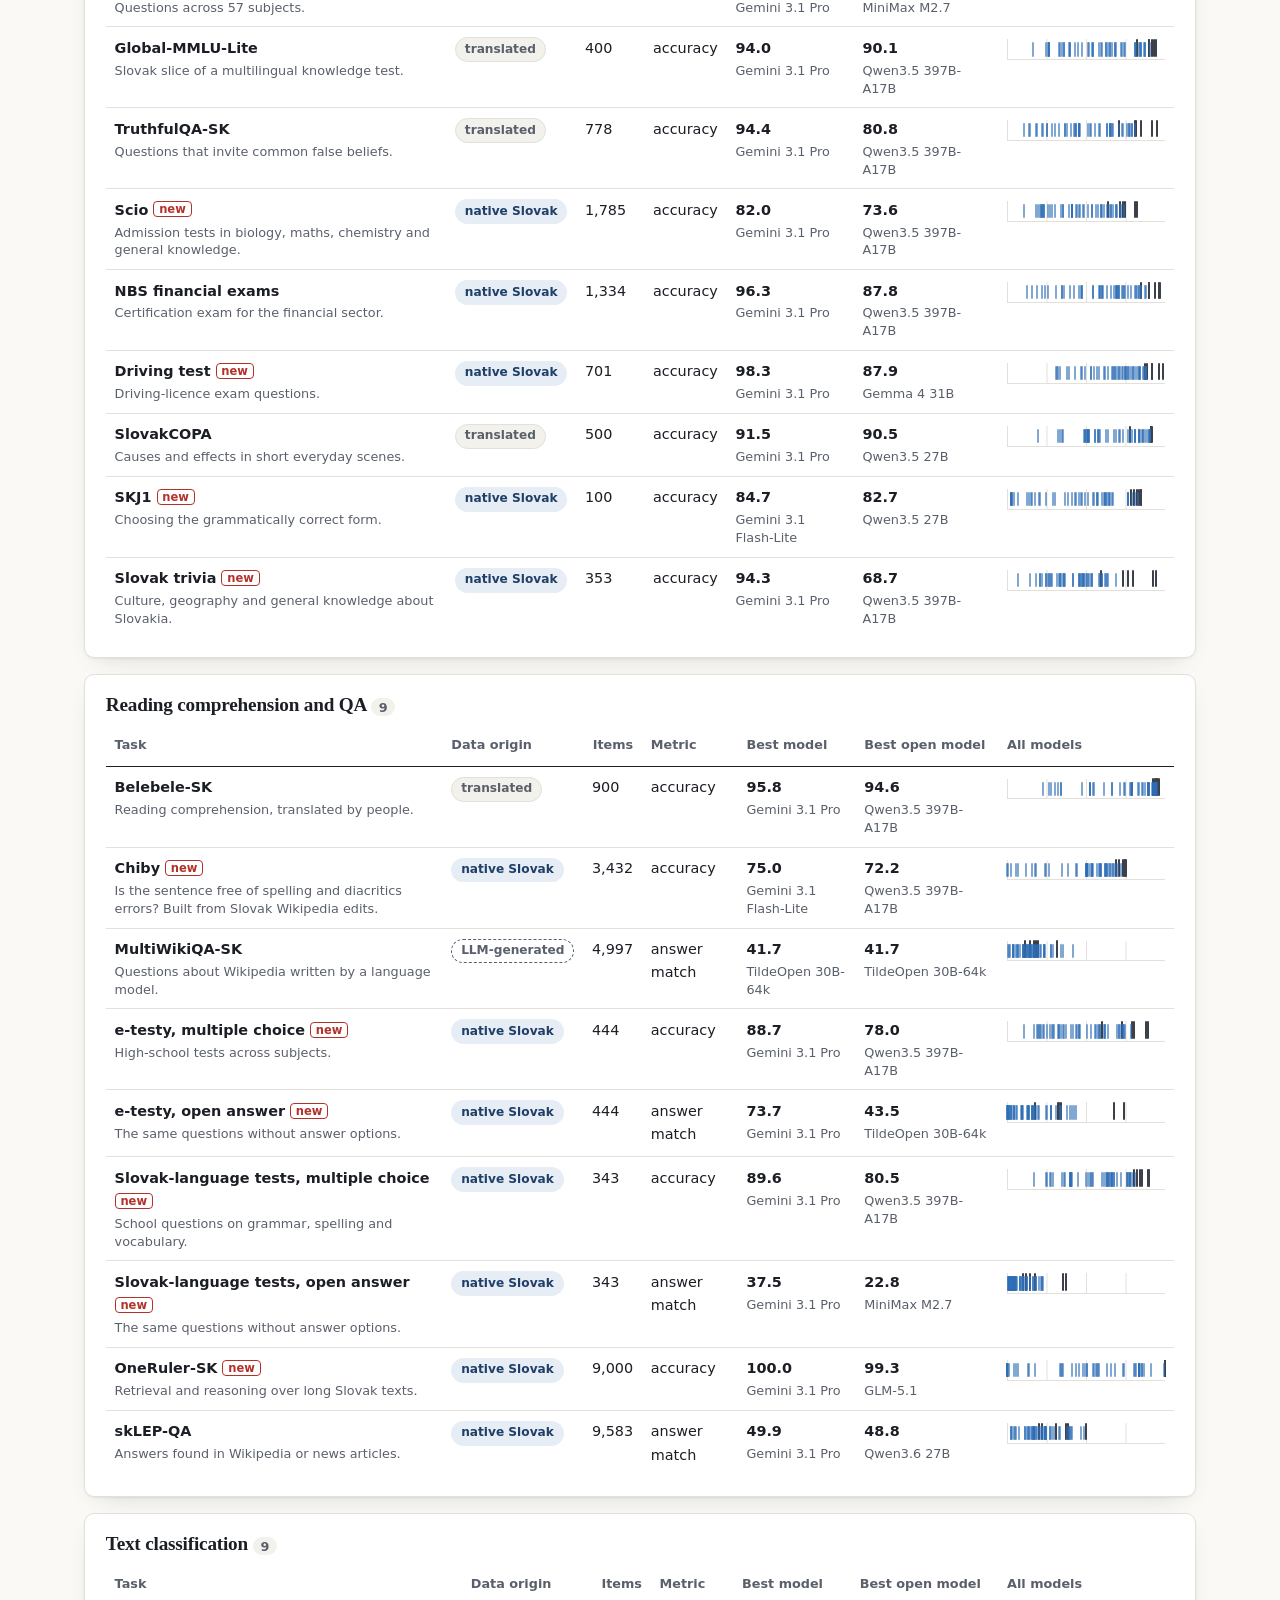
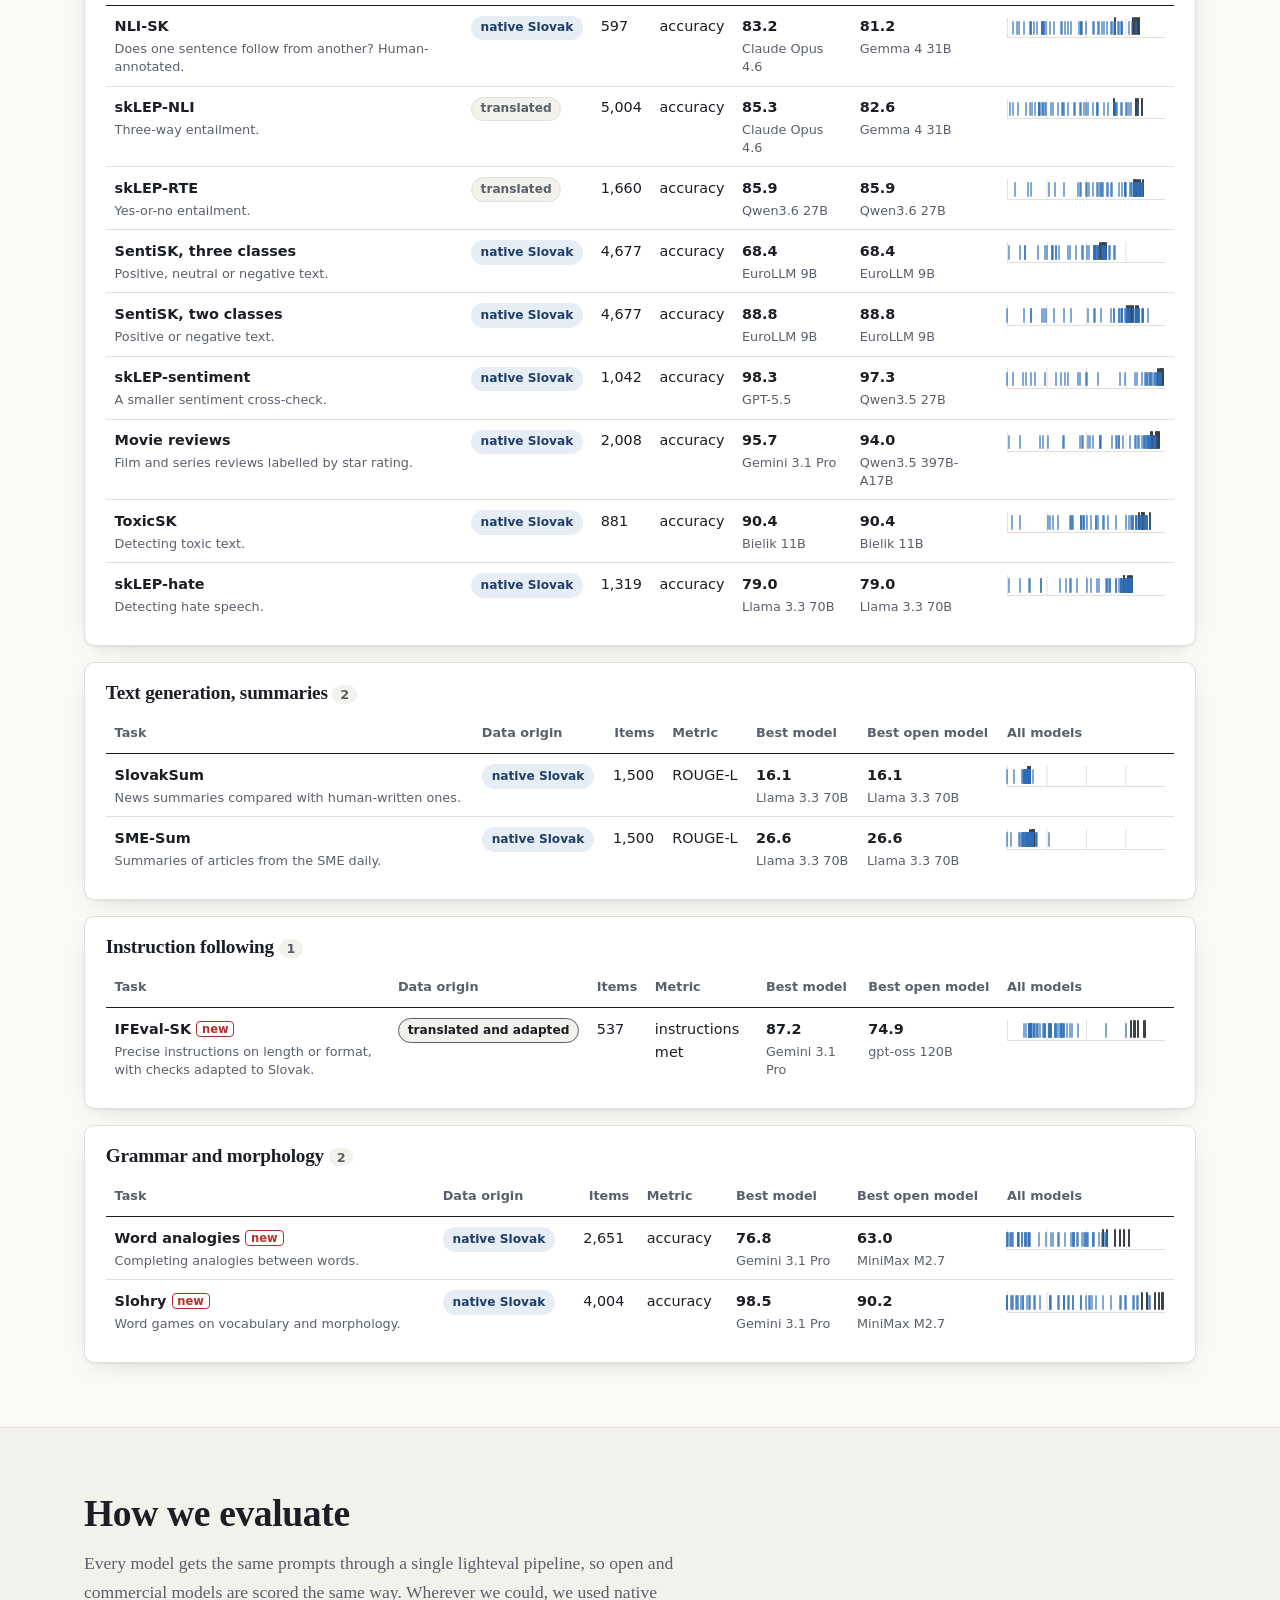
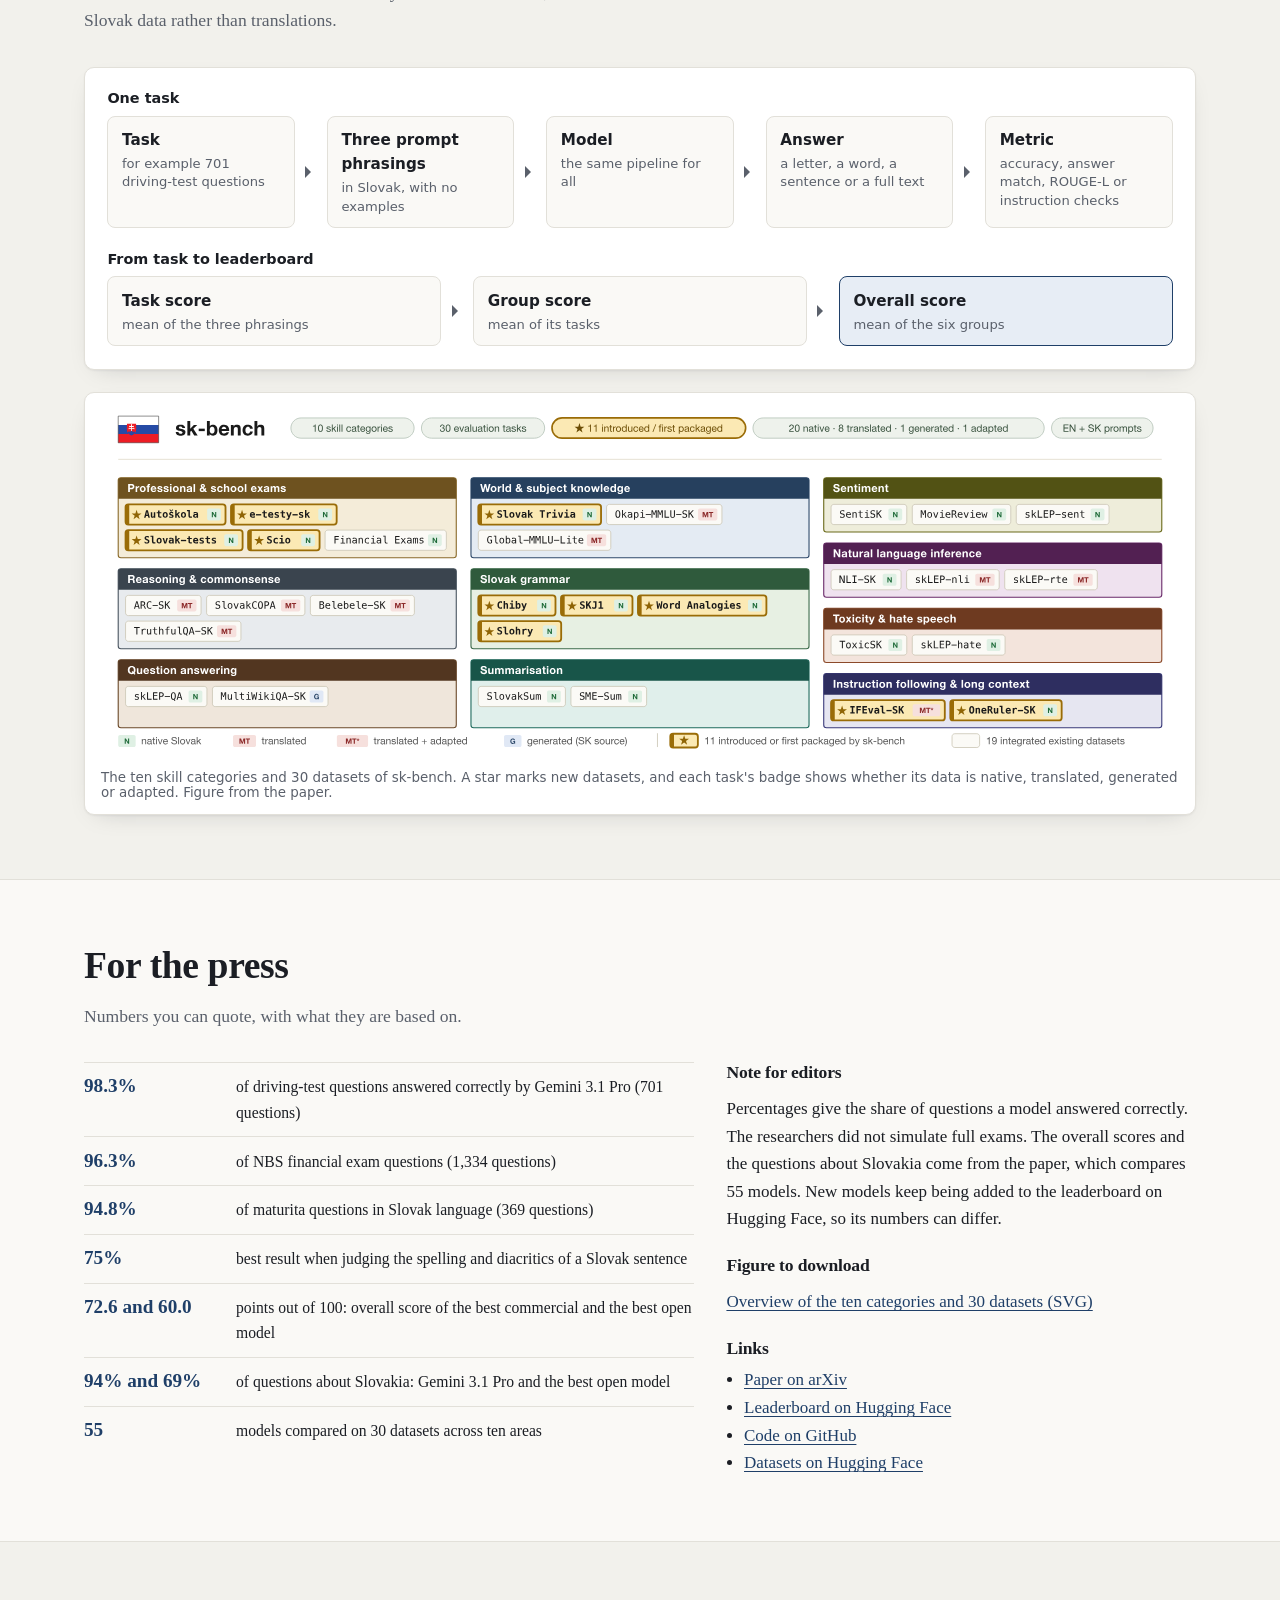
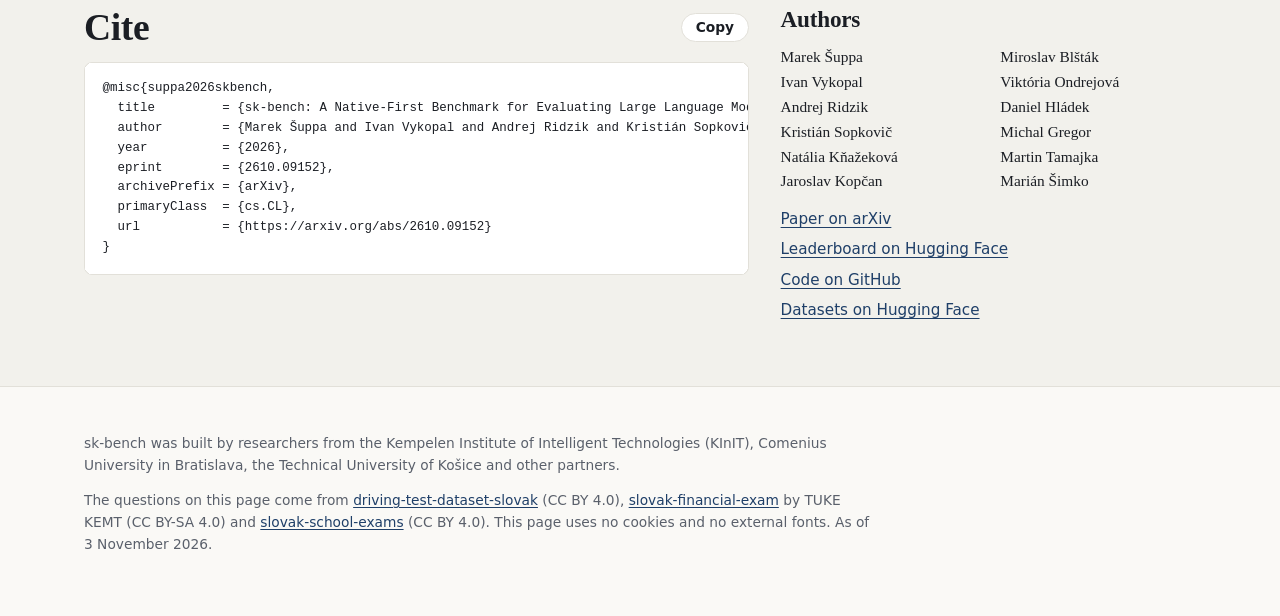
==== commit 07a5a58a: "feat: rebuild project page as a paper page for the press release Previously the page was a styled le" ====
--- a/en/index.html
+++ b/en/index.html
@@ -4,337 +4,437 @@
 <meta charset="utf-8">
 <meta name="viewport" content="width=device-width, initial-scale=1">
 <title>sk-bench: how well does AI understand Slovak</title>
-<meta name="description" content="sk-bench measures how well language models handle Slovak. Results on the Slovak driving test, the NBS financial exam, the maturita, and the tasks where AI still falls short.">
+<meta name="description" content="sk-bench measures how well language models handle Slovak. 55 models, 30 datasets, results on the driving test, the NBS financial exam and the maturita, and the tasks where AI still falls short.">
 <link rel="canonical" href="https://slovak-nlp.github.io/sk-bench/en/">
 <link rel="alternate" hreflang="sk" href="https://slovak-nlp.github.io/sk-bench/">
 <link rel="alternate" hreflang="en" href="https://slovak-nlp.github.io/sk-bench/en/">
 <meta property="og:title" content="How well does AI understand Slovak?">
-<meta property="og:description" content="sk-bench measures how well language models handle Slovak. Results on the Slovak driving test, the NBS financial exam, the maturita, and the tasks where AI still falls short.">
+<meta property="og:description" content="sk-bench measures how well language models handle Slovak. 55 models, 30 datasets, results on the driving test, the NBS financial exam and the maturita, and the tasks where AI still falls short.">
 <meta property="og:url" content="https://slovak-nlp.github.io/sk-bench/en/">
 <meta property="og:type" content="website">
 <meta name="citation_title" content="sk-bench: A Native-First Benchmark for Evaluating Large Language Models in Slovak">
 <meta name="citation_author" content="Marek Šuppa"><meta name="citation_author" content="Ivan Vykopal"><meta name="citation_author" content="Andrej Ridzik"><meta name="citation_author" content="Kristián Sopkovič"><meta name="citation_author" content="Natália Kňažeková"><meta name="citation_author" content="Jaroslav Kopčan"><meta name="citation_author" content="Miroslav Blšták"><meta name="citation_author" content="Viktória Ondrejová"><meta name="citation_author" content="Daniel Hládek"><meta name="citation_author" content="Michal Gregor"><meta name="citation_author" content="Martin Tamajka"><meta name="citation_author" content="Marián Šimko">
 <meta name="citation_publication_date" content="2026">
 <meta name="citation_arxiv_id" content="2610.09152">
-<link rel="icon" href="data:image/svg+xml,%3Csvg xmlns='http://www.w3.org/2000/svg' viewBox='0 0 32 32'%3E%3Crect width='32' height='32' rx='6' fill='%2315203A'/%3E%3Cpath d='M8 17l5 5 11-12' stroke='%23FF7B70' stroke-width='3.5' fill='none' stroke-linecap='round' stroke-linejoin='round'/%3E%3C/svg%3E">
-<link rel="preload" href="../fonts/schibsted-grotesk-normal-latin-3.woff2" as="font" type="font/woff2" crossorigin>
-<link rel="stylesheet" href="../fonts/fonts.css">
+<link rel="icon" href="data:image/svg+xml,%3Csvg xmlns='http://www.w3.org/2000/svg' viewBox='0 0 32 32'%3E%3Crect width='32' height='32' rx='7' fill='%231F3F68'/%3E%3Cpath d='M8 17l5 5 11-12' stroke='%23fff' stroke-width='3.5' fill='none' stroke-linecap='round' stroke-linejoin='round'/%3E%3C/svg%3E">
+<script>try{var t=localStorage.getItem('skb-theme');if(t)document.documentElement.dataset.theme=t}catch(e){}</script>
 <style>
 :root {
-  --page: #F4F6FA; --sheet: #FFFFFF; --ink: #15203A; --muted: #56627A; --rule: #D5DCE7;
-  --grid: #E3EAF4; --margin-line: #F0B7B2; --blue: #1F4FD1; --red: #D3302F;
-  --blue-soft: #E8EEFC; --red-soft: #FCEBE9;
-  --sans: "Schibsted Grotesk", system-ui, -apple-system, "Segoe UI", sans-serif;
-  --serif: "Source Serif 4", Georgia, serif;
-  --hand: "Caveat", "Comic Sans MS", cursive;
-  --margin: 2.75rem;
+  --bg: #FAF9F6; --band: #F2F1EC; --card: #FFFFFF; --ink: #1B1E24; --muted: #5A606B; --rule: #E2E0D9;
+  --accent: #1F3F68; --accent-ink: #FFFFFF; --accent-soft: #E7EDF5; --open: #2D6CB5; --com: #3B4049;
+  --red: #B2322A; --green: #2F7A4B; --hl: #FFF3C4;
+  --serif: Charter, "Bitstream Charter", "Sitka Text", Cambria, "Iowan Old Style", Georgia, serif;
+  --sans: system-ui, -apple-system, "Segoe UI", Roboto, "Helvetica Neue", Arial, sans-serif;
+  --shadow: 0 1px 2px rgba(20,24,32,.05), 0 8px 24px -14px rgba(20,24,32,.25);
+  color-scheme: light;
 }
 @media (prefers-color-scheme: dark) {
   :root:not([data-theme="light"]) {
-    --page: #0D1320; --sheet: #141C2C; --ink: #E7ECF4; --muted: #9AA6BA; --rule: #2A3549;
-    --grid: #1B2537; --margin-line: #5C2B2E; --blue: #85A5FF; --red: #FF7B70;
-    --blue-soft: #1C2944; --red-soft: #3A1F22;
+    --bg: #121418; --band: #171A1F; --card: #1C2026; --ink: #E7E9ED; --muted: #9BA2AE; --rule: #2D323A;
+    --accent: #8DB2E6; --accent-ink: #10151C; --accent-soft: #1F2B3B; --open: #6EA4E8; --com: #C7CCD4;
+    --red: #F08A80; --green: #6CC28E; --hl: #3A3520; --shadow: none; color-scheme: dark;
   }
 }
 :root[data-theme="dark"] {
-  --page: #0D1320; --sheet: #141C2C; --ink: #E7ECF4; --muted: #9AA6BA; --rule: #2A3549;
-  --grid: #1B2537; --margin-line: #5C2B2E; --blue: #85A5FF; --red: #FF7B70;
-  --blue-soft: #1C2944; --red-soft: #3A1F22;
+  --bg: #121418; --band: #171A1F; --card: #1C2026; --ink: #E7E9ED; --muted: #9BA2AE; --rule: #2D323A;
+  --accent: #8DB2E6; --accent-ink: #10151C; --accent-soft: #1F2B3B; --open: #6EA4E8; --com: #C7CCD4;
+  --red: #F08A80; --green: #6CC28E; --hl: #3A3520; --shadow: none; color-scheme: dark;
 }
 * { box-sizing: border-box; }
-html { -webkit-text-size-adjust: 100%; scroll-behavior: smooth; }
-body { margin: 0; background: var(--page); color: var(--ink); font: 400 1.0625rem/1.6 var(--sans); -webkit-font-smoothing: antialiased; }
-a { color: var(--blue); text-underline-offset: .18em; text-decoration-thickness: 1px; }
+html { -webkit-text-size-adjust: 100%; scroll-behavior: smooth; scroll-padding-top: 4.5rem; }
+body { margin: 0; background: var(--bg); color: var(--ink); font: 400 1.0625rem/1.62 var(--serif); -webkit-font-smoothing: antialiased; }
+a { color: var(--accent); text-underline-offset: .18em; text-decoration-thickness: 1px; }
 a:hover { text-decoration-thickness: 2px; }
-:focus-visible { outline: 3px solid var(--blue); outline-offset: 3px; border-radius: 3px; }
-.wrap { max-width: 68rem; margin: 0 auto; padding: 0 1.25rem; }
-.narrow { max-width: 44rem; }
-p { margin: .85rem 0; max-width: 64ch; }
-h1, h2, h3 { margin: 0; line-height: 1.1; letter-spacing: -.02em; }
-h2 { font-size: clamp(1.7rem, 3.4vw, 2.3rem); font-weight: 750; }
-h3 { font-size: 1.15rem; font-weight: 650; letter-spacing: -.01em; }
-.pen { font-family: var(--hand); color: var(--red); font-weight: 600; letter-spacing: 0; }
-
-/* Header */
-.bar-top { display: flex; align-items: center; gap: 1.5rem; padding: 1.1rem 0; }
-.brand { font-weight: 800; font-size: 1.2rem; letter-spacing: -.03em; color: var(--ink); text-decoration: none; }
-.bar-top nav { margin-left: auto; display: flex; gap: 1.4rem; font-size: .95rem; font-weight: 500; }
-.bar-top nav a { color: var(--muted); text-decoration: none; }
-.bar-top nav a:hover { color: var(--ink); }
-.bar-top .lang { color: var(--ink); border: 1px solid var(--rule); border-radius: 999px; padding: .1rem .7rem; }
-@media (max-width: 44rem) { .bar-top nav a:not(.lang) { display: none; } }
+:focus-visible { outline: 3px solid var(--accent); outline-offset: 2px; border-radius: 3px; }
+.wrap { max-width: 72rem; margin: 0 auto; padding: 0 1.25rem; }
+p { margin: .8rem 0; max-width: 70ch; }
+h1, h2, h3, h4 { font-family: var(--serif); margin: 0; line-height: 1.15; letter-spacing: -.01em; font-weight: 700; }
+h2 { font-size: clamp(1.75rem, 3.6vw, 2.35rem); }
+h3 { font-size: 1.45rem; }
+h4 { font-size: 1.05rem; }
+.sr { position: absolute; width: 1px; height: 1px; overflow: hidden; clip: rect(0 0 0 0); white-space: nowrap; }
+.card { background: var(--card); border: 1px solid var(--rule); border-radius: 10px; box-shadow: var(--shadow); }
+.num { text-align: right; font-variant-numeric: tabular-nums; }
+.ui, .btn, .seg button, .lb-table, table.plain, table.tasks, .legend, .fig-note, nav, .badge, .prov, .new, .q-src { font-family: var(--sans); }
+
+/* Top bar */
+.top { position: sticky; top: 0; z-index: 20; background: color-mix(in srgb, var(--bg) 88%, transparent); backdrop-filter: blur(8px); -webkit-backdrop-filter: blur(8px); border-bottom: 1px solid var(--rule); }
+.top .wrap { display: flex; align-items: center; gap: 1rem; height: 3.5rem; }
+.brand { display: flex; align-items: center; gap: .75rem; color: var(--ink); text-decoration: none; min-width: 0; }
+.brand b { font: 700 1rem var(--sans); letter-spacing: -.01em; white-space: nowrap; }
+.brand span { font-size: .95rem; color: var(--muted); border-left: 1px solid var(--rule); padding-left: .75rem; white-space: nowrap; overflow: hidden; text-overflow: ellipsis; }
+.top nav { margin-left: auto; display: flex; align-items: center; gap: .15rem; font-size: .88rem; }
+.top nav a { color: var(--muted); text-decoration: none; padding: .3rem .55rem; border-radius: 6px; white-space: nowrap; }
+.top nav a:hover { color: var(--ink); background: var(--band); }
+.top nav a.on { color: var(--accent); background: var(--accent-soft); }
+.lang-sw { font: 600 .85rem var(--sans); color: var(--ink); text-decoration: none; border: 1px solid var(--rule); border-radius: 999px; padding: .2rem .7rem; white-space: nowrap; }
+.theme { flex: none; width: 2rem; height: 2rem; border-radius: 50%; border: 1px solid var(--rule); background: var(--card); color: var(--ink); cursor: pointer; display: grid; place-items: center; padding: 0; }
+.theme svg { width: 1rem; height: 1rem; }
+@media (max-width: 68rem) { .brand span { display: none; } }
+@media (max-width: 56rem) { .top nav .nl { display: none; } }
 
 /* Hero */
-.hero { display: grid; gap: 3rem; align-items: center; padding: 3rem 0 4.5rem; }
-@media (min-width: 60rem) { .hero { grid-template-columns: 1.05fr .95fr; gap: 4rem; padding-top: 4rem; } }
-h1 { font-size: clamp(2.5rem, 6vw, 4.1rem); font-weight: 800; letter-spacing: -.035em; line-height: 1.02; max-width: 13ch; }
-.lead { font-size: 1.2rem; line-height: 1.55; margin-top: 1.5rem; }
-.venue { color: var(--muted); font-size: .95rem; }
-.actions { display: flex; flex-wrap: wrap; gap: .6rem; margin-top: 1.6rem; }
-.btn { display: inline-block; padding: .6rem 1.05rem; border-radius: 6px; font-weight: 600; font-size: .98rem; text-decoration: none; border: 1.5px solid var(--ink); color: var(--ink); }
-.btn:hover { background: var(--sheet); }
-.btn.primary { background: var(--ink); color: var(--page); }
-.btn.primary:hover { background: var(--blue); border-color: var(--blue); }
-figure { margin: 0; }
-.hero figcaption { font-size: .92rem; color: var(--muted); margin: 1.1rem .25rem 0; max-width: 46ch; }
-
-/* Squared exam paper with a red margin line */
-.paper {
-  background-color: var(--sheet);
-  background-image:
-    linear-gradient(90deg, transparent calc(var(--margin) - 2px), var(--margin-line) calc(var(--margin) - 2px), var(--margin-line) var(--margin), transparent var(--margin)),
-    linear-gradient(var(--grid) 1px, transparent 1px),
-    linear-gradient(90deg, var(--grid) 1px, transparent 1px);
-  background-size: 100% 100%, 1.25rem 1.25rem, 1.25rem 1.25rem;
-  background-position: 0 0, -1px -1px, -1px -1px;
-  border: 1px solid var(--rule); border-radius: 4px;
-  padding: 1.25rem 1.4rem 1.3rem calc(var(--margin) + 1.1rem);
-}
-.hero-sheet { padding-top: 1.4rem; padding-bottom: 1.6rem; box-shadow: 0 1px 0 rgba(21,32,58,.05), 0 24px 48px -26px rgba(21,32,58,.45); }
-@media (min-width: 60rem) { .hero-sheet { transform: rotate(-1.1deg); } }
-.sheet-head { display: flex; justify-content: space-between; align-items: baseline; gap: 1rem; font-size: .9rem; color: var(--muted); font-weight: 500; }
-.sheet-head .hint { font-size: 1.45rem; transform: rotate(-3deg); }
-
-/* Questions */
-.q-src { font-size: .88rem; color: var(--muted); margin: 0 0 .35rem; font-weight: 500; }
-.q-text { font-family: var(--serif); font-size: 1.28rem; line-height: 1.35; font-weight: 600; margin: .5rem 0 0; max-width: none; }
-.hero-sheet .q-text { font-size: clamp(1.3rem, 2.4vw, 1.6rem); }
-.q-tr { font-family: var(--serif); font-style: italic; color: var(--muted); margin: .3rem 0 0; font-size: 1rem; }
-.opts { list-style: none; padding: 0; margin: 1rem 0 0; display: grid; gap: .45rem; }
-.opts button {
-  position: relative; width: 100%; text-align: left; font: 400 1.05rem/1.4 var(--serif); color: var(--ink);
-  cursor: pointer; background: color-mix(in srgb, var(--sheet) 90%, transparent);
-  border: 1px solid var(--rule); border-radius: 5px; padding: .6rem .8rem; display: flex; gap: .65rem; align-items: baseline;
-}
+.hero { text-align: center; padding-top: 3.5rem; padding-bottom: 3rem; }
+.hero h1 { font-size: clamp(2.3rem, 5.4vw, 3.6rem); line-height: 1.08; max-width: 18ch; margin: 0 auto; letter-spacing: -.02em; }
+.subtitle { font-style: italic; color: var(--muted); font-size: 1.15rem; margin: 1rem auto 0; max-width: 46ch; }
+.authors { list-style: none; padding: 0; margin: 1.75rem auto 0; max-width: 50rem; display: flex; flex-wrap: wrap; justify-content: center; gap: .2rem 1.1rem; font-size: 1rem; }
+.authors sup, .affil sup { font: 500 .68em var(--sans); color: var(--muted); margin-left: .1em; }
+.affil { font: .86rem/1.6 var(--sans); color: var(--muted); max-width: 52rem; margin: .8rem auto 0; display: flex; flex-wrap: wrap; justify-content: center; gap: 0 1.1rem; }
+.corr { font: .84rem var(--sans); color: var(--muted); margin: .5rem auto 0; }
+.actions { display: flex; flex-wrap: wrap; justify-content: center; gap: .55rem; margin-top: 1.6rem; }
+.btn { display: inline-flex; align-items: center; gap: .45rem; padding: .55rem 1rem; border-radius: 999px; font-weight: 600; font-size: .93rem; text-decoration: none; border: 1px solid var(--rule); background: var(--card); color: var(--ink); cursor: pointer; }
+.btn:hover { border-color: var(--ink); }
+.btn.primary { background: var(--accent); color: var(--accent-ink); border-color: var(--accent); }
+.btn.primary:hover { filter: brightness(1.1); }
+.btn.small { padding: .35rem .85rem; font-size: .86rem; }
+.btn svg { width: 1em; height: 1em; }
+.venue { font: .9rem var(--sans); color: var(--muted); margin: 1.1rem auto 0; }
+
+/* Sections */
+section.block { padding: 4rem 0; border-top: 1px solid var(--rule); }
+section.band { background: var(--band); }
+.intro { color: var(--muted); font-size: 1.1rem; margin-top: .9rem; }
+.sec-head { max-width: 50rem; margin-bottom: 2rem; }
+
+/* Overview cards */
+.cards { display: grid; gap: 1rem; }
+@media (min-width: 52rem) { .cards { grid-template-columns: repeat(3, 1fr); } }
+.ocard { padding: 1.4rem 1.5rem 1.2rem; display: flex; flex-direction: column; }
+.ocard .big { font: 700 2.8rem/1 var(--serif); color: var(--accent); letter-spacing: -.02em; margin: 0; }
+.ocard h3 { font-size: 1.12rem; margin-top: .5rem; }
+.ocard p { font-size: .98rem; color: var(--muted); margin: .6rem 0 1rem; }
+.ocard a { margin-top: auto; font: 600 .88rem var(--sans); border-top: 1px solid var(--rule); padding-top: .8rem; text-decoration: none; }
+.ocard a:hover { text-decoration: underline; }
+.stats { display: grid; grid-template-columns: repeat(2, 1fr); gap: 1rem; margin: 2rem 0 0; padding: 0; }
+@media (min-width: 40rem) { .stats { grid-template-columns: repeat(4, 1fr); } }
+.stats div { border-left: 2px solid var(--accent); padding: .1rem 0 .1rem .9rem; }
+.stats dt { font: 700 1.7rem/1.1 var(--serif); }
+.stats dd { margin: 0; font: .9rem var(--sans); color: var(--muted); }
+
+/* Quiz */
+.quiz { display: grid; gap: 1rem; align-items: start; }
+@media (min-width: 52rem) { .quiz { grid-template-columns: 1fr 1fr; } }
+@media (min-width: 72rem) { .quiz { grid-template-columns: 1fr 1fr 1fr; } }
+.q { padding: 1.2rem 1.3rem 1.2rem; }
+.q-src { font-size: .82rem; color: var(--muted); margin: 0; font-weight: 600; }
+.q-text { font-size: 1.15rem; line-height: 1.4; font-weight: 700; margin: .45rem 0 0; }
+.q-tr { font-style: italic; color: var(--muted); margin: .25rem 0 0; font-size: .96rem; }
+.opts { list-style: none; padding: 0; margin: .9rem 0 0; display: grid; gap: .4rem; }
+.opts button { position: relative; width: 100%; text-align: left; font: 400 1rem/1.4 var(--serif); color: var(--ink); cursor: pointer; background: var(--bg); border: 1px solid var(--rule); border-radius: 7px; padding: .55rem .75rem; display: flex; gap: .6rem; align-items: baseline; }
 .opts button:hover { border-color: var(--ink); }
-.opts button b { font-family: var(--sans); font-weight: 650; font-size: .95rem; min-width: 1.2rem; }
-.opts small { display: block; font-style: italic; color: var(--muted); font-size: .9rem; margin-top: .15rem; }
+.opts button b { font: 650 .9rem var(--sans); min-width: 1.1rem; }
+.opts small { display: block; font-style: italic; color: var(--muted); font-size: .88rem; margin-top: .15rem; }
 .q[data-done] button { cursor: default; }
-.q[data-done] button:hover { border-color: var(--rule); }
-.opts button.is-wrong > span { text-decoration: line-through; text-decoration-color: var(--red); text-decoration-thickness: 2px; color: var(--muted); }
-.opts button.is-right { border-color: transparent; background: var(--sheet); }
-.opts button.is-right::after {
-  content: ""; position: absolute; inset: -5px -7px -4px -6px; pointer-events: none;
-  border: 2.5px solid var(--red); border-radius: 48% 52% 46% 54% / 60% 44% 56% 40%;
-  transform: rotate(-.8deg); animation: draw .45s ease-out both;
-}
-@keyframes draw { from { clip-path: inset(0 100% 0 0); } to { clip-path: inset(0 0 0 0); } }
-.verdict { margin: .9rem 0 0; font-size: .95rem; color: var(--muted); }
+.q[data-done] button:not(.is-right):not(.is-wrong):hover { border-color: var(--rule); }
+.opts button.is-right { border-color: var(--green); background: color-mix(in srgb, var(--green) 10%, var(--card)); }
+.opts button.is-right b { color: var(--green); }
+.opts button.is-wrong { border-color: var(--red); }
+.opts button.is-wrong > span { text-decoration: line-through; text-decoration-color: var(--red); color: var(--muted); }
+.verdict { margin: .8rem 0 0; font: .9rem/1.5 var(--sans); color: var(--muted); }
 .verdict:empty { display: none; }
-.verdict .pen { font-size: 1.6rem; line-height: 1; margin-right: .5rem; display: inline-block; transform: rotate(-2deg); }
-.quiz { display: grid; gap: 1.25rem; margin-top: 1.75rem; align-items: start; }
-@media (min-width: 52rem) { .quiz { grid-template-columns: 1fr 1fr; } }
-
-/* Sections */
-section.block { padding: 4.5rem 0; border-top: 1px solid var(--rule); }
-.intro { color: var(--muted); font-size: 1.08rem; }
-
-/* Results chart */
-.chart { background: var(--sheet); border: 1px solid var(--rule); border-radius: 4px; padding: 1.4rem 1.5rem 1.2rem; margin-top: 2rem; }
-.legend { display: flex; flex-wrap: wrap; gap: .5rem 1.4rem; font-size: .9rem; color: var(--muted); margin: 0 0 .5rem; }
-.legend span { display: inline-flex; align-items: center; gap: .45rem; }
+.quiz-more { text-align: center; max-width: none; margin-top: 1.2rem; }
+.js-quiz .q:nth-child(n+4) { display: none; }
+.verdict strong { color: var(--ink); margin-right: .35rem; }
+
+/* Findings */
+.findings { display: grid; gap: 3.5rem; }
+.findings > *, .f-grid > *, .cards > *, .quiz > *, .press > *, .cite-grid > *, .split > * { min-width: 0; }
+.finding { scroll-margin-top: 4.5rem; }
+.fnum { margin: 0 0 .6rem; }
+.badge { display: inline-grid; place-items: center; min-width: 1.9rem; height: 1.9rem; padding: 0 .5rem; border-radius: 6px; background: var(--accent); color: var(--accent-ink); font-weight: 700; font-size: .95rem; }
+.finding h3 { font-size: clamp(1.4rem, 2.6vw, 1.8rem); }
+.f-grid { display: grid; gap: 1rem 2rem; margin-top: 1rem; }
+@media (min-width: 60rem) { .f-grid { grid-template-columns: 1fr 1.5fr; align-items: start; } }
+.brief { background: var(--accent-soft); border-left: 3px solid var(--accent); border-radius: 0 8px 8px 0; padding: .9rem 1.1rem; }
+.brief-h { font: 700 .85rem var(--sans); color: var(--accent); margin: 0; }
+.brief p:last-child { margin: .3rem 0 0; font-size: 1.02rem; }
+.f-body p:first-child { margin-top: 0; }
+.fig { margin: 1.4rem 0 0; padding: 1.3rem 1.4rem 1.1rem; }
+.fig-note { font-size: .84rem; color: var(--muted); margin: .9rem 0 0; max-width: 90ch; }
+.fig-scroll { overflow-x: auto; }
+
+/* Dot chart */
+.legend { display: flex; flex-wrap: wrap; gap: .45rem 1.3rem; font-size: .86rem; color: var(--muted); margin: 0 0 .4rem; }
+.legend > span { display: inline-flex; align-items: center; gap: .45rem; }
 .legend .dot { position: static; transform: none; }
-.legend .swatch-pass { width: 2px; height: 1rem; background: var(--red); }
-.row { padding: 1.15rem 0 1rem; border-top: 1px solid var(--rule); }
+.row { padding: 1rem 0 .9rem; border-top: 1px solid var(--rule); }
 .legend + .row { border-top: 0; }
 .row-head { display: flex; justify-content: space-between; align-items: baseline; gap: 1rem; }
-.row-head .top { color: var(--muted); font-size: .92rem; white-space: nowrap; }
-.row-head .top b { color: var(--ink); font-size: 1.05rem; }
-.track { position: relative; height: 2.6rem; margin: 1.1rem 0 .25rem; }
+.rtop { font: .88rem var(--sans); color: var(--muted); white-space: nowrap; }
+.rtop b { color: var(--ink); font-size: 1rem; }
+.track { position: relative; height: 2.4rem; margin: .9rem 0 .2rem; }
 .track::before { content: ""; position: absolute; left: 0; right: 0; top: 50%; border-top: 1px solid var(--rule); }
 .tick { position: absolute; top: 50%; height: .55rem; border-left: 1px solid var(--rule); transform: translateY(-50%); }
-.pass { position: absolute; top: -.2rem; bottom: 0; border-left: 2px solid var(--red); }
-.pass span { position: absolute; right: .55rem; top: -1rem; font-size: 1.4rem; line-height: 1; white-space: nowrap; transform: rotate(-1.5deg); }
-.dot { position: absolute; top: 50%; width: .95rem; height: .95rem; transform: translate(-50%, -50%); display: inline-block; }
-.d-gem { background: var(--ink); border-radius: 50%; }
-.d-gpt { border: 2.5px solid var(--ink); border-radius: 50%; z-index: 1; width: 1.25rem; height: 1.25rem; }
-.legend .d-gpt { width: .95rem; height: .95rem; }
-.d-open { background: var(--blue); border-radius: 2px; }
-.note { font-size: .9rem; color: var(--muted); margin: 0; max-width: none; }
-.group-label { margin: 1.6rem 0 0; padding-top: 1rem; border-top: 2px solid var(--ink); font-weight: 700; font-size: 1.05rem; max-width: none; }
-.group-label + .row { border-top: 0; padding-top: .6rem; }
-.axis { position: relative; height: 1.3rem; font-size: .8rem; color: var(--muted); font-variant-numeric: tabular-nums; margin-top: .3rem; }
+.dot { position: absolute; top: 50%; width: .9rem; height: .9rem; transform: translate(-50%, -50%); display: inline-block; }
+.d-gem { background: var(--com); border-radius: 50%; }
+.d-gpt { border: 2.5px solid var(--com); border-radius: 50%; z-index: 1; width: 1.2rem; height: 1.2rem; }
+.legend .d-gpt { width: .9rem; height: .9rem; }
+.d-open { background: var(--open); border-radius: 2px; }
+.note { font: .86rem var(--sans); color: var(--muted); margin: 0; max-width: none; }
+.axis { position: relative; height: 1.3rem; font: .78rem var(--sans); color: var(--muted); font-variant-numeric: tabular-nums; margin-top: .3rem; }
 .axis span { position: absolute; transform: translateX(-50%); white-space: nowrap; }
 .axis span:first-child { transform: none; }
 .axis span:last-child { transform: translateX(-100%); }
-.chart .small { font-size: .88rem; color: var(--muted); margin: .9rem 0 0; }
-
-/* Commercial vs open */
-.split { display: grid; gap: 2.5rem; margin-top: 1.5rem; }
-@media (min-width: 60rem) { .split { grid-template-columns: 1fr 1fr; gap: 4rem; align-items: start; } }
-.bars { margin-bottom: 1.8rem; }
-.bars-title { font-weight: 650; margin: 0 0 .7rem; }
-.bar { display: grid; grid-template-columns: 1fr auto; gap: .2rem .8rem; margin-bottom: .75rem; }
-.bar-label { font-size: .92rem; color: var(--muted); }
-.bar-val { grid-row: 1 / 3; grid-column: 2; align-self: end; font-weight: 700; font-size: 1.25rem; min-width: 4.2rem; text-align: right; }
-.bar-track { height: .8rem; background: var(--grid); border-radius: 2px; overflow: hidden; }
+
+/* Bars */
+.bars { margin-bottom: 1.4rem; font-family: var(--sans); }
+.bars:last-child { margin-bottom: 0; }
+.bars-title { font-weight: 650; margin: 0 0 .7rem; font-size: .95rem; }
+.bar { display: grid; grid-template-columns: 1fr auto; gap: .2rem .8rem; margin-bottom: .7rem; }
+.bar-label { font-size: .88rem; color: var(--muted); }
+.bar-val { grid-row: 1 / 3; grid-column: 2; align-self: end; font-weight: 700; font-size: 1.15rem; min-width: 4rem; text-align: right; font-variant-numeric: tabular-nums; }
+.bar-track { height: .75rem; background: var(--band); border-radius: 3px; overflow: hidden; }
 .bar-track i { display: block; height: 100%; }
-.b-com { background: var(--ink); }
-.b-open { background: var(--blue); }
-
-/* Full leaderboard */
-.sr { position: absolute; width: 1px; height: 1px; overflow: hidden; clip: rect(0 0 0 0); white-space: nowrap; }
-.lb { background: var(--sheet); border: 1px solid var(--rule); border-radius: 4px; padding: 1.2rem 1.5rem; margin-top: 2rem; }
-.lb-tools { display: flex; flex-wrap: wrap; justify-content: space-between; align-items: center; gap: .75rem 1.5rem; margin-bottom: .6rem; }
-.lb .legend { margin: 0; }
-.seg { display: inline-flex; border: 1px solid var(--rule); border-radius: 6px; overflow: hidden; }
-.seg button { font: 600 .9rem var(--sans); color: var(--muted); background: transparent; border: 0; padding: .4rem .9rem; cursor: pointer; }
+.b-com { background: var(--com); }
+.b-open { background: var(--open); }
+.b-muted { background: color-mix(in srgb, var(--open) 40%, var(--band)); }
+.split { display: grid; gap: 1rem 2rem; }
+@media (min-width: 60rem) { .split { grid-template-columns: 1fr 1fr; } }
+
+/* Scatter */
+.scatter { display: block; width: 100%; min-width: 520px; height: auto; font-family: var(--sans); }
+.scatter .grid { stroke: var(--rule); stroke-width: 1; }
+.scatter .ax { fill: var(--muted); font-size: 12px; }
+.scatter .ax-t { fill: var(--muted); font-size: 12.5px; }
+.scatter .pt { fill: var(--open); fill-opacity: .55; stroke: var(--card); stroke-width: 1; }
+.scatter .pt.hl { fill-opacity: 1; stroke: var(--ink); stroke-width: 1.5; }
+.scatter .ref { stroke: var(--com); stroke-dasharray: 5 4; stroke-width: 1.5; }
+.scatter .ref-t { fill: var(--muted); font-size: 12px; }
+.scatter .lbl { fill: var(--ink); font-size: 12.5px; font-weight: 600; paint-order: stroke; stroke: var(--card); stroke-width: 4px; stroke-linejoin: round; }
+
+/* Plain tables */
+table.plain { width: 100%; border-collapse: collapse; font-size: .93rem; }
+table.plain th, table.plain td { padding: .55rem .6rem; border-top: 1px solid var(--rule); text-align: left; vertical-align: top; }
+table.plain thead th { border-top: 0; border-bottom: 1.5px solid var(--ink); font-size: .82rem; color: var(--muted); font-weight: 600; vertical-align: bottom; }
+table.plain th.num, table.plain td.num { text-align: right; }
+table.plain tbody th { font-weight: 600; }
+table.plain small { display: block; font-weight: 400; color: var(--muted); font-size: .8rem; }
+table.plain tr.total th, table.plain tr.total td { border-top: 1.5px solid var(--ink); font-weight: 700; }
+.pos { color: var(--green); }
+.neg { color: var(--red); }
+.cbar { display: inline-block; vertical-align: middle; width: 7rem; height: .55rem; background: var(--band); border-radius: 3px; overflow: hidden; margin-right: .6rem; }
+.cbar i { display: block; height: 100%; background: var(--com); }
+
+/* Leaderboard */
+.lb { padding: 1.2rem 1.3rem; }
+.lb-tools { display: flex; flex-wrap: wrap; align-items: center; gap: .6rem; margin-bottom: .8rem; }
+.seg { display: inline-flex; border: 1px solid var(--rule); border-radius: 8px; overflow: hidden; background: var(--bg); }
+.seg button { font: 600 .86rem var(--sans); color: var(--muted); background: transparent; border: 0; padding: .4rem .8rem; cursor: pointer; }
 .seg button + button { border-left: 1px solid var(--rule); }
 .seg button:hover { color: var(--ink); }
-.seg button[aria-pressed="true"] { background: var(--ink); color: var(--sheet); }
-.lb-scroll { overflow-x: auto; margin: 0 -.25rem; }
-.lb-table { width: 100%; border-collapse: collapse; font-size: .95rem; }
-.lb-table th, .lb-table td { padding: .5rem .6rem; text-align: right; border-top: 1px solid var(--rule); white-space: nowrap; font-weight: 400; }
-.lb-table thead th { border-top: 0; border-bottom: 2px solid var(--ink); font-size: .86rem; font-weight: 600; color: var(--muted); vertical-align: bottom; }
-.lb-table thead button { font: inherit; color: inherit; background: none; border: 0; padding: .15rem 0; cursor: pointer; }
+.seg button[aria-pressed="true"] { background: var(--accent); color: var(--accent-ink); }
+.search { margin-left: auto; }
+.search input { font: .9rem var(--sans); color: var(--ink); background: var(--bg); border: 1px solid var(--rule); border-radius: 8px; padding: .42rem .75rem; width: 13rem; max-width: 100%; }
+.sw { display: inline-block; width: .7rem; height: .7rem; border-radius: 2px; flex: none; }
+.sw-open { background: var(--open); }
+.sw-com { background: var(--com); border-radius: 50%; }
+.lb-scroll { overflow-x: auto; margin: 0 -.3rem; }
+.lb-table { width: 100%; border-collapse: separate; border-spacing: 0; font-size: .9rem; }
+.lb-table th, .lb-table td { padding: .45rem .55rem; text-align: right; border-top: 1px solid var(--rule); white-space: nowrap; font-weight: 400; font-variant-numeric: tabular-nums; }
+.lb-table thead th { border-top: 0; border-bottom: 1.5px solid var(--ink); font-size: .8rem; font-weight: 600; color: var(--muted); vertical-align: bottom; }
+.lb-table thead button { font: inherit; color: inherit; background: none; border: 0; padding: .15rem 0; cursor: pointer; white-space: nowrap; }
 .lb-table thead button:hover, .lb-table th[aria-sort] button { color: var(--ink); }
 .lb-table th[aria-sort="descending"] button::after { content: " \25BE"; }
 .lb-table th[aria-sort="ascending"] button::after { content: " \25B4"; }
-.lb-table .c-rank { color: var(--muted); width: 2.4rem; padding-left: 0; }
-.lb-table .c-name { text-align: left; font-weight: 600; white-space: normal; min-width: 9.5rem; }
-.lb-table thead .c-name { font-weight: 600; }
-.c-name .dot { position: static; transform: none; width: .7rem; height: .7rem; margin-right: .55rem; }
-.lb-table .c-overall { min-width: 10rem; }
-.ov { display: flex; align-items: center; gap: .7rem; }
-.ov .v { font-weight: 700; min-width: 2.4rem; }
-.ov-bar { flex: 1; height: .55rem; background: var(--grid); border-radius: 2px; overflow: hidden; }
-.ov-bar i { display: block; height: 100%; background: var(--ink); }
-tr[data-open="1"] .ov-bar i { background: var(--blue); }
-.lb-table tbody tr:hover { background: color-mix(in srgb, var(--grid) 55%, transparent); }
-.v { position: relative; display: inline-block; }
-.v.best::after {
-  content: ""; position: absolute; inset: -.3rem -.45rem; pointer-events: none;
-  border: 2px solid var(--red); border-radius: 48% 52% 46% 54% / 60% 44% 56% 40%; transform: rotate(-3deg);
-}
-.lb-more { margin-top: 1rem; }
-.lb .small { font-size: .88rem; color: var(--muted); margin: .9rem 0 0; max-width: 80ch; }
-
-/* Research */
-.overview { background: #fff; border: 1px solid var(--rule); border-radius: 4px; padding: .75rem; margin: 2rem 0 0; }
+.lb-table .c-name { text-align: left; font-weight: 600; position: sticky; left: 0; background: var(--card); z-index: 1; min-width: 12rem; }
+.c-name .rank { display: inline-block; width: 1.7rem; color: var(--muted); font-weight: 400; font-size: .82rem; }
+.c-name .sw { margin-right: .5rem; vertical-align: baseline; }
+.lb-table .c-overall { min-width: 9.5rem; font-weight: 700; }
+.ov { display: flex; align-items: center; gap: .6rem; justify-content: flex-end; }
+.ov-bar { flex: 1; height: .5rem; background: var(--band); border-radius: 3px; overflow: hidden; min-width: 3rem; }
+.ov-bar i { display: block; height: 100%; background: var(--com); }
+tr[data-open="1"] .ov-bar i { background: var(--open); }
+.lb-table td.best { background: var(--hl); font-weight: 700; }
+.lb-table .gs { border-left: 1px solid var(--rule); }
+.lb[data-view="groups"] .c-t { display: none; }
+.lb[data-view="tasks"] .c-g { display: none; }
+.lb[data-view="tasks"] .ov-bar { display: none; }
+.lb[data-view="tasks"] .c-overall { min-width: 0; }
+.lb-table tbody tr:hover td, .lb-table tbody tr:hover th { background: color-mix(in srgb, var(--accent-soft) 70%, var(--card)); }
+.lb-table tbody tr:hover td.best { background: var(--hl); }
+.lb-empty { font: .9rem var(--sans); color: var(--muted); }
+.lb-foot { display: flex; flex-wrap: wrap; align-items: center; justify-content: space-between; gap: .6rem 1rem; margin-top: 1rem; }
+.dl { font: .88rem var(--sans); color: var(--muted); margin: 0 0 0 auto; }
+.dl a { margin-left: .5rem; font-weight: 600; }
+
+/* Tasks */
+.tgroup { padding: 1.2rem 1.3rem; margin-top: 1rem; }
+.tgroup h3 { font-size: 1.2rem; }
+.count { font: 600 .8rem var(--sans); color: var(--muted); background: var(--band); border-radius: 999px; padding: .1rem .5rem; vertical-align: middle; }
+.t-scroll { overflow-x: auto; }
+table.tasks { width: 100%; border-collapse: collapse; font-size: .9rem; margin-top: .6rem; }
+table.tasks th, table.tasks td { padding: .6rem .55rem; border-top: 1px solid var(--rule); text-align: left; vertical-align: top; }
+table.tasks thead th { border-top: 0; border-bottom: 1.5px solid var(--ink); font-size: .8rem; color: var(--muted); font-weight: 600; white-space: nowrap; }
+table.tasks thead th.num { text-align: right; }
+table.tasks tbody th { font-weight: 600; min-width: 13rem; }
+table.tasks small { display: block; color: var(--muted); font-weight: 400; font-size: .8rem; line-height: 1.4; margin-top: .1rem; }
+table.tasks td b { font-variant-numeric: tabular-nums; }
+.prov { display: inline-block; font-size: .76rem; font-weight: 600; border-radius: 999px; padding: .1rem .55rem; white-space: nowrap; border: 1px solid transparent; }
+.prov-N { background: var(--accent-soft); color: var(--accent); }
+.prov-MT { background: var(--band); color: var(--muted); border-color: var(--rule); }
+.prov-MTA { background: var(--band); color: var(--ink); border-color: var(--muted); }
+.prov-G { background: transparent; color: var(--muted); border: 1px dashed var(--muted); }
+.new { font-size: .72rem; font-weight: 700; color: var(--red); border: 1px solid var(--red); border-radius: 4px; padding: 0 .3rem; text-decoration: none; vertical-align: .1em; }
+.t-strip { width: 11rem; min-width: 9rem; }
+.strip { position: relative; display: block; height: 1.3rem; margin-top: .15rem; border-bottom: 1px solid var(--rule); background: linear-gradient(90deg, var(--rule) 1px, transparent 1px) 0 0 / 25% 100%; }
+.strip i { position: absolute; bottom: .15rem; width: 2px; height: .9rem; transform: translateX(-1px); border-radius: 1px; }
+.strip i.o { background: var(--open); opacity: .6; }
+.strip i.c { background: var(--com); height: 1.1rem; }
+
+/* Method flow */
+.flow { padding: 1.4rem; display: grid; gap: 1.4rem; }
+.flow-h { font: 700 .9rem var(--sans); margin: 0 0 .6rem; }
+.steps { list-style: none; margin: 0; padding: 0; display: grid; gap: 1.6rem; }
+@media (min-width: 60rem) { .steps { grid-auto-flow: column; grid-auto-columns: 1fr; gap: 2rem; } }
+.steps li { position: relative; border: 1px solid var(--rule); border-radius: 8px; padding: .7rem .85rem; background: var(--bg); font-family: var(--sans); }
+.steps li b { display: block; font-size: .95rem; }
+.steps li span { display: block; font-size: .82rem; color: var(--muted); line-height: 1.4; margin-top: .15rem; }
+.steps li + li::before { content: ""; position: absolute; left: 50%; top: -1.25rem; width: 0; height: 0; border: .4rem solid transparent; border-top-color: var(--muted); transform: translateX(-50%); }
+@media (min-width: 60rem) {
+  .steps li + li::before { left: -1.4rem; top: 50%; border-top-color: transparent; border-left-color: var(--muted); transform: translateY(-50%); }
+  .flow-row:last-child .steps li:last-child { border-color: var(--accent); background: var(--accent-soft); }
+}
+.overview { margin: 1.4rem 0 0; padding: .8rem; background: #fff; }
 .overview img { display: block; width: 100%; height: auto; }
-.overview figcaption { font-size: .88rem; color: var(--muted); margin: .7rem .25rem .1rem; max-width: none; }
-.cols { display: grid; gap: 2.5rem; margin-top: 2.5rem; }
-.cols > div, .split > div, .hero > * { min-width: 0; }
-@media (min-width: 60rem) { .cols { grid-template-columns: 1fr 1.4fr; gap: 3.5rem; } }
-.authors { list-style: none; padding: 0; margin: .8rem 0 0; columns: 2; column-gap: 1.5rem; font-size: .98rem; }
-.authors li { padding: .12rem 0; break-inside: avoid; }
-.links { list-style: none; padding: 0; margin: 1.4rem 0 0; display: grid; gap: .35rem; }
-.cite-head { display: flex; justify-content: space-between; align-items: center; }
-.copy { font: 600 .88rem var(--sans); color: var(--ink); background: var(--sheet); border: 1px solid var(--rule); border-radius: 5px; padding: .3rem .75rem; cursor: pointer; }
-.copy:hover { border-color: var(--ink); }
-pre.bib { margin: .8rem 0 0; background: var(--sheet); border: 1px solid var(--rule); border-radius: 4px; padding: 1rem 1.1rem; font: .8rem/1.55 ui-monospace, SFMono-Regular, Menlo, Consolas, monospace; overflow-x: auto; white-space: pre; }
-
-footer { border-top: 1px solid var(--rule); padding: 2rem 0 3rem; font-size: .9rem; color: var(--muted); }
-footer p { max-width: 80ch; }
+.overview figcaption { font: .84rem var(--sans); color: #5A606B; margin: .7rem .2rem .1rem; }
+.ov-scroll { overflow-x: auto; }
+.ov-scroll img { min-width: 640px; }
+
+/* Press */
+.press { display: grid; gap: 2rem; }
+@media (min-width: 60rem) { .press { grid-template-columns: 1.3fr 1fr; } }
+.facts { margin: 0; padding: 0; }
+.facts div { display: grid; grid-template-columns: 8.5rem 1fr; gap: 1rem; padding: .7rem 0; border-top: 1px solid var(--rule); }
+.facts dt { font: 700 1.2rem/1.3 var(--serif); color: var(--accent); }
+.facts dd { margin: 0; font-size: .98rem; }
+.press h3 { font-size: 1.1rem; margin-top: 1.4rem; }
+.press h3:first-child { margin-top: 0; }
+.press ul { padding-left: 1.1rem; margin: .5rem 0 0; }
+
+/* Cite */
+.cite-grid { display: grid; gap: 2rem; }
+@media (min-width: 60rem) { .cite-grid { grid-template-columns: 1.6fr 1fr; } }
+.cite-head { display: flex; justify-content: space-between; align-items: center; gap: 1rem; }
+pre.bib { margin: .8rem 0 0; background: var(--card); border: 1px solid var(--rule); border-radius: 8px; padding: 1rem 1.1rem; font: .78rem/1.6 ui-monospace, SFMono-Regular, Menlo, Consolas, monospace; overflow-x: auto; white-space: pre; }
+.links { list-style: none; padding: 0; margin: .8rem 0 0; display: grid; gap: .35rem; font-family: var(--sans); font-size: .95rem; }
+.alist { list-style: none; padding: 0; margin: .8rem 0 0; columns: 2; column-gap: 1.5rem; font-size: .96rem; }
+
+footer { border-top: 1px solid var(--rule); padding: 2rem 0 3rem; font: .86rem/1.6 var(--sans); color: var(--muted); }
+footer p { max-width: 90ch; }
 
 @media (max-width: 40rem) {
-  :root { --margin: 1.6rem; }
-  .paper { padding-right: 1rem; }
-  .row-head { flex-direction: column; gap: .15rem; }
-  .chart { padding: 1.1rem 1rem 1rem; }
-  .pass span { font-size: 1.25rem; }
-  .authors { columns: 1; }
-  .lb { padding: 1rem .8rem; }
-  .lb-table .c-g { display: none; }
-  .lb-table .c-overall { min-width: 7.5rem; }
-}
-@media (prefers-reduced-motion: reduce) {
-  html { scroll-behavior: auto; }
-  .opts button.is-right::after { animation: none; }
-}
+  section.block { padding: 3rem 0; }
+  .hero { padding-top: 2.5rem; }
+  .row-head { flex-direction: column; gap: .1rem; }
+  .fig, .lb, .tgroup, .flow { padding: 1rem .9rem; }
+  .lb-table .c-name { min-width: 10rem; }
+  .search { margin-left: 0; width: 100%; }
+  .search input { width: 100%; }
+  .facts div { grid-template-columns: 1fr; gap: .1rem; }
+  .alist { columns: 1; }
+  .cbar { width: 3.5rem; }
+  .t-metric { display: none; }
+}
+@media (prefers-reduced-motion: reduce) { html { scroll-behavior: auto; } }
 </style>
 </head>
-<body data-right="Correct!" data-wrong="The answer is {x})">
-<div class="wrap">
-  <header class="bar-top"><a class="brand" href="./">sk-bench</a><nav><a href="#results">Results</a><a href="#questions">Questions</a><a href="#leaderboard">Leaderboard</a><a href="#research">For researchers</a><a class="lang" href="../" hreflang="sk" lang="sk">Slovensky</a></nav></header>
-
-  <div class="hero">
+<body data-right="Correct." data-wrong="The answer is {x}).">
+<header class="top"><div class="wrap">
+  <a class="brand" href="#"><b>sk-bench</b><span>How well does AI understand Slovak</span></a>
+  <nav aria-label="How well does AI understand Slovak"><a class="nl" href="#overview">Overview</a><a class="nl" href="#try">Try it</a><a class="nl" href="#findings">Findings</a><a class="nl" href="#leaderboard">Leaderboard</a><a class="nl" href="#tasks">Tasks</a><a class="nl" href="#method">Method</a><a class="nl" href="#press">Press</a><a class="nl" href="#cite">Cite</a><a class="lang-sw" href="../" hreflang="sk" lang="sk">Slovensky</a></nav>
+  <button class="theme" type="button" aria-label="Switch between light and dark mode" title="Switch between light and dark mode"><svg viewBox="0 0 24 24" aria-hidden="true"><circle cx="12" cy="12" r="9" fill="none" stroke="currentColor" stroke-width="2"/><path d="M12 3a9 9 0 0 1 0 18z" fill="currentColor"/></svg></button>
+</div></header>
+
+<main>
+<div class="wrap hero">
+  <h1>How well does AI understand Slovak?</h1>
+  <p class="subtitle">sk-bench: A Native-First Benchmark for Evaluating Large Language Models in Slovak</p>
+  <ul class="authors"><li>Marek Šuppa<sup>2,4</sup></li><li>Ivan Vykopal<sup>1,5</sup></li><li>Andrej Ridzik<sup>1</sup></li><li>Kristián Sopkovič<sup>3</sup></li><li>Natália Kňažeková<sup>1,2</sup></li><li>Jaroslav Kopčan<sup>1</sup></li><li>Miroslav Blšták<sup>1</sup></li><li>Viktória Ondrejová<sup>4</sup></li><li>Daniel Hládek<sup>3</sup></li><li>Michal Gregor<sup>1</sup></li><li>Martin Tamajka<sup>1</sup></li><li>Marián Šimko<sup>1</sup></li></ul>
+  <p class="affil"><span><sup>1</sup>Kempelen Institute of Intelligent Technologies, Bratislava</span><span><sup>2</sup>Comenius University in Bratislava</span><span><sup>3</sup>Technical University of Košice</span><span><sup>4</sup>Cisco Systems</span><span><sup>5</sup>Brno University of Technology</span></p>
+  <p class="corr">Corresponding author: <a href="mailto:marek@suppa.sk">marek@suppa.sk</a></p>
+  <div class="actions">
+    <a class="btn primary" href="https://arxiv.org/abs/2610.09152"><svg viewBox="0 0 24 24" aria-hidden="true" fill="none" stroke="currentColor" stroke-width="2" stroke-linejoin="round"><path d="M6 3h8l4 4v14H6z"/><path d="M14 3v4h4M9 12h6M9 16h6"/></svg>Read the paper</a>
+    <a class="btn" href="#leaderboard">See the leaderboard</a>
+    <a class="btn" href="https://github.com/slovak-nlp/sk-bench">Code and data</a>
+    <a class="btn" href="#cite">Cite</a>
+  </div>
+  <p class="venue">The paper was presented at EMNLP 2026.</p>
+</div>
+
+<section class="block band" id="overview" aria-labelledby="overview-h"><div class="wrap">
+  <div class="sec-head"><h2 id="overview-h">What we found</h2><p class="intro">We built the first large benchmark of how well AI handles the Slovak language and compared 55 models on it. The best ones answer driving-test and school-exam questions almost perfectly. Tasks typical of Slovak still trip them up, and open models remain well behind commercial ones.</p></div>
+  <div class="cards"><article class="ocard card"><p class="big">98%</p><h3>Human exams</h3><p>Gemini 3.1 Pro answered 98% of driving-test questions correctly, 96% of the NBS financial exam and 95% of the Slovak maturita.</p><a href="#f1">Finding 1</a></article><article class="ocard card"><p class="big">3 in 4</p><h3>Spelling and diacritics</h3><p>Asked whether a Slovak sentence is free of errors, even the best models are right only about three times in four.</p><a href="#f2">Finding 2</a></article><article class="ocard card"><p class="big">12.6</p><h3>points between the best commercial and the best open model</h3><p>The best commercial model scored 72.6 out of 100 overall, the best open model 60.0.</p><a href="#f3">Finding 3</a></article></div>
+  <dl class="stats"><div><dt>55</dt><dd>models</dd></div><div><dt>30</dt><dd>datasets</dd></div><div><dt>33</dt><dd>scored tasks</dd></div><div><dt>11</dt><dd>new datasets</dd></div></dl>
+</div></section>
+
+<section class="block" id="try" aria-labelledby="try-h"><div class="wrap">
+  <div class="sec-head"><h2 id="try-h">Try it yourself</h2><p class="intro">Six real questions from the tests we used, shown in the original Slovak with an English translation. They are an illustration, not a human-versus-model comparison. Click the answer you think is right.</p></div>
+  <div class="quiz"><article class="q card" data-a="1" data-stat="The best model gets 98.3% of driving-test questions right."><p class="q-src">Driving test</p><p class="q-text" lang="sk">Musí byť vozidlo stojace za zníženej viditeľnosti na parkovisku osvetlené?</p><p class="q-tr" lang="en">Must a vehicle parked in a car park be lit when visibility is reduced?</p><ol class="opts"><li><button type="button" data-i="0"><b>a)</b><span><span lang="sk">Áno, vždy musí byť osvetlené aspoň parkovacími svietidlami.</span><small lang="en">Yes, it must always have at least its parking lights on.</small></span></button></li><li><button type="button" data-i="1"><b>b)</b><span><span lang="sk">Nie, nemusí byť osvetlené.</span><small lang="en">No, it does not need to be lit.</small></span></button></li><li><button type="button" data-i="2"><b>c)</b><span><span lang="sk">Áno, ale len ak parkovisko nie je verejne osvetlené.</span><small lang="en">Yes, but only if the car park has no public lighting.</small></span></button></li></ol><p class="verdict" aria-live="polite"></p></article><article class="q card" data-a="0" data-stat="The best model gets 98.3% of driving-test questions right."><p class="q-src">Driving test</p><p class="q-text" lang="sk">Pri uzatvorenom chladiacom systéme chladiaca kvapalina vrie</p><p class="q-tr" lang="en">In a sealed cooling system, the coolant boils</p><ol class="opts"><li><button type="button" data-i="0"><b>a)</b><span><span lang="sk">približne pri 110 °C.</span><small lang="en">at about 110 °C.</small></span></button></li><li><button type="button" data-i="1"><b>b)</b><span><span lang="sk">presne pri 100 °C.</span><small lang="en">at exactly 100 °C.</small></span></button></li><li><button type="button" data-i="2"><b>c)</b><span><span lang="sk">až pri 150 °C.</span><small lang="en">only at 150 °C.</small></span></button></li></ol><p class="verdict" aria-live="polite"></p></article><article class="q card" data-a="1" data-stat="The best model gets 96.3% of financial-exam questions right."><p class="q-src">NBS financial exam</p><p class="q-text" lang="sk">K nadobudnutiu vlastníckeho práva k nehnuteľnosti dochádza</p><p class="q-tr" lang="en">Ownership of real estate is acquired</p><ol class="opts"><li><button type="button" data-i="0"><b>a)</b><span><span lang="sk">nadobudnutím platnosti kúpnej alebo inej zmluvy</span><small lang="en">when the purchase or other contract becomes valid</small></span></button></li><li><button type="button" data-i="1"><b>b)</b><span><span lang="sk">vkladom do katastra nehnuteľností podľa osobitného predpisu</span><small lang="en">by registration in the land register under a special regulation</small></span></button></li><li><button type="button" data-i="2"><b>c)</b><span><span lang="sk">podpisom kúpnej alebo inej zmluvy</span><small lang="en">by signing the purchase or other contract</small></span></button></li><li><button type="button" data-i="3"><b>d)</b><span><span lang="sk">podpisom kúpnej alebo inej zmluvy s overením podpisov kupujúceho aj predávajúceho pred notárom</span><small lang="en">by signing the contract with both signatures certified by a notary</small></span></button></li><li><button type="button" data-i="4"><b>e)</b><span><span lang="sk">spísaním notárskej zápisnice o zmluve o prevode nehnuteľnosti</span><small lang="en">by drawing up a notarial record of the transfer contract</small></span></button></li></ol><p class="verdict" aria-live="polite"></p></article><article class="q card" data-a="3" data-stat="The best model gets 96.3% of financial-exam questions right."><p class="q-src">NBS financial exam</p><p class="q-text" lang="sk">Blízkou osobou v priamom rade je</p><p class="q-tr" lang="en">A close relative in the direct line is</p><ol class="opts"><li><button type="button" data-i="0"><b>a)</b><span><span lang="sk">bratranec</span><small lang="en">a cousin</small></span></button></li><li><button type="button" data-i="1"><b>b)</b><span><span lang="sk">otcov brat</span><small lang="en">an uncle on the father&#x27;s side</small></span></button></li><li><button type="button" data-i="2"><b>c)</b><span><span lang="sk">druh/družka</span><small lang="en">an unmarried partner</small></span></button></li><li><button type="button" data-i="3"><b>d)</b><span><span lang="sk">syn</span><small lang="en">a son</small></span></button></li><li><button type="button" data-i="4"><b>e)</b><span><span lang="sk">neter</span><small lang="en">a niece</small></span></button></li></ol><p class="verdict" aria-live="polite"></p></article><article class="q card" data-a="2" data-stat="The best model gets 94.8% of maturita questions right."><p class="q-src">Maturita in Slovak, 2024</p><p class="q-text" lang="sk">Taliančina patrí do rovnakej jazykovej skupiny indoeurópskych jazykov ako</p><p class="q-tr" lang="en">Italian belongs to the same group of Indo-European languages as</p><ol class="opts"><li><button type="button" data-i="0"><b>a)</b><span><span lang="sk">dánčina.</span><small lang="en">Danish.</small></span></button></li><li><button type="button" data-i="1"><b>b)</b><span><span lang="sk">nemčina.</span><small lang="en">German.</small></span></button></li><li><button type="button" data-i="2"><b>c)</b><span><span lang="sk">rumunčina.</span><small lang="en">Romanian.</small></span></button></li><li><button type="button" data-i="3"><b>d)</b><span><span lang="sk">bulharčina.</span><small lang="en">Bulgarian.</small></span></button></li></ol><p class="verdict" aria-live="polite"></p></article><article class="q card" data-a="3" data-stat="The best model gets 94.8% of maturita questions right."><p class="q-src">Maturita in Slovak, 2024</p><p class="q-text" lang="sk">V ktorej možnosti sa nachádza vokalizovaná predložka?</p><p class="q-tr" lang="en">Which option contains a vocalized preposition (one with an added vowel, such as s becoming so)?</p><ol class="opts"><li><button type="button" data-i="0"><b>a)</b><span><span lang="sk">za kladné vybavenie</span></span></button></li><li><button type="button" data-i="1"><b>b)</b><span><span lang="sk">na osobnom pohovore</span></span></button></li><li><button type="button" data-i="2"><b>c)</b><span><span lang="sk">dorozumiem sa aj po maďarsky</span></span></button></li><li><button type="button" data-i="3"><b>d)</b><span><span lang="sk">skúsenosti so spoluorganizovaním</span></span></button></li></ol><p class="verdict" aria-live="polite"></p></article></div>
+  <p class="quiz-more" hidden><button class="btn small" type="button">Show three more questions</button></p>
+</div></section>
+
+<section class="block" id="findings" aria-labelledby="findings-h"><div class="wrap">
+  <div class="sec-head"><h2 id="findings-h">Findings</h2><p class="intro">Three main findings from the paper, each with the data behind it.</p></div>
+  <div class="findings"><article class="finding" id="f1" aria-labelledby="f1-h"><p class="fnum"><span class="badge">1</span></p><h3 id="f1-h">Human exams are nearly solved</h3><div class="f-grid"><div class="brief"><p class="brief-h">In brief</p><p>On the driving test, the NBS financial exam and the maturita, the best models answer 95 to 98% of questions correctly.</p></div><div class="f-body"><p>The best models, Gemini 3.1 Pro from Google and GPT-5.5 from OpenAI, answered more than 96% of the questions from both exams correctly. We did not simulate full exams, and the percentages are not exam points. We measured how many questions from the public question banks a model gets right. Public questions may also have appeared in the data the models were trained on.</p></div></div><div class="fig card"><p class="legend" aria-hidden="true"><span><i class="dot d-gem"></i>Gemini 3.1 Pro</span><span><i class="dot d-gpt"></i>GPT-5.5</span><span><i class="dot d-open"></i>best open model</span></p><div class="row"><div class="row-head"><h4>Driving test</h4><span class="rtop">best model <b>98.3%</b></span></div><div class="track" role="img" aria-label="Driving test: Gemini 3.1 Pro 98.3%, GPT-5.5 96.1%, best open model Gemma 4 31B 87.9%"><i class="tick" style="left:20.00%"></i><i class="tick" style="left:40.00%"></i><i class="tick" style="left:60.00%"></i><i class="tick" style="left:80.00%"></i><i class="dot d-open" style="left:75.80%"></i><i class="dot d-gpt" style="left:92.20%"></i><i class="dot d-gem" style="left:96.60%"></i></div><p class="note">701 questions. Best open model: Gemma 4 31B, 87.9%.</p></div><div class="row"><div class="row-head"><h4>NBS financial services exam</h4><span class="rtop">best model <b>96.3%</b></span></div><div class="track" role="img" aria-label="NBS financial services exam: Gemini 3.1 Pro 96.3%, GPT-5.5 96.0%, best open model Qwen3.5 397B-A17B 87.8%"><i class="tick" style="left:20.00%"></i><i class="tick" style="left:40.00%"></i><i class="tick" style="left:60.00%"></i><i class="tick" style="left:80.00%"></i><i class="dot d-open" style="left:75.60%"></i><i class="dot d-gpt" style="left:92.00%"></i><i class="dot d-gem" style="left:92.60%"></i></div><p class="note">1,334 questions. Best open model: Qwen3.5 397B-A17B, 87.8%.</p></div><div class="row"><div class="row-head"><h4>Maturita in Slovak language</h4><span class="rtop">best model <b>94.8%</b></span></div><div class="track" role="img" aria-label="Maturita in Slovak language: Gemini 3.1 Pro 94.8%, GPT-5.5 92.9%, best open model Gemma 4 31B 86.5%"><i class="tick" style="left:20.00%"></i><i class="tick" style="left:40.00%"></i><i class="tick" style="left:60.00%"></i><i class="tick" style="left:80.00%"></i><i class="dot d-open" style="left:73.00%"></i><i class="dot d-gpt" style="left:85.80%"></i><i class="dot d-gem" style="left:89.60%"></i></div><p class="note">369 multiple-choice questions. Best open model: Gemma 4 31B, 86.5%.</p></div><div class="axis" aria-hidden="true"><span style="left:0.00%">50%</span><span style="left:20.00%">60%</span><span style="left:40.00%">70%</span><span style="left:60.00%">80%</span><span style="left:80.00%">90%</span><span style="left:100.00%">100%</span></div><p class="fig-note">The axis starts at 50%. Every model saw each task in three Slovak phrasings, and we report the mean.</p></div></article><article class="finding" id="f2" aria-labelledby="f2-h"><p class="fnum"><span class="badge">2</span></p><h3 id="f2-h">Slovak specifics still trip them up</h3><div class="f-grid"><div class="brief"><p class="brief-h">In brief</p><p>Asked to judge the spelling and diacritics of a Slovak sentence, even the best model is right only 75% of the time.</p></div><div class="f-body"><p>Once models pass human exams almost perfectly, those exams no longer separate a good model from a great one. So sk-bench also has tasks where AI still struggles. In Chiby, models must say whether a Slovak sentence is free of spelling and diacritics errors. Questions about Slovakia show a large gap between commercial and open models.</p></div></div><div class="fig card"><p class="legend" aria-hidden="true"><span><i class="dot d-gem"></i>Gemini 3.1 Pro</span><span><i class="dot d-gpt"></i>GPT-5.5</span><span><i class="dot d-open"></i>best open model</span></p><div class="row"><div class="row-head"><h4>Spelling and diacritics errors</h4><span class="rtop">best model <b>75.0%</b></span></div><div class="track" role="img" aria-label="Spelling and diacritics errors: Gemini 3.1 Pro 74.4%, GPT-5.5 74.5%, best open model Qwen3.5 397B-A17B 72.2%"><i class="tick" style="left:20.00%"></i><i class="tick" style="left:40.00%"></i><i class="tick" style="left:60.00%"></i><i class="tick" style="left:80.00%"></i><i class="dot d-open" style="left:44.40%"></i><i class="dot d-gpt" style="left:49.00%"></i><i class="dot d-gem" style="left:48.80%"></i></div><p class="note">3,432 sentences, the model says whether each is error-free. Best open model: Qwen3.5 397B-A17B, 72.2%. The best score of any model is Gemini 3.1 Flash-Lite, 75.0%.</p></div><div class="row"><div class="row-head"><h4>Questions about Slovakia</h4><span class="rtop">best model <b>94.3%</b></span></div><div class="track" role="img" aria-label="Questions about Slovakia: Gemini 3.1 Pro 94.3%, GPT-5.5 92.4%, best open model Qwen3.5 397B-A17B 68.7%"><i class="tick" style="left:20.00%"></i><i class="tick" style="left:40.00%"></i><i class="tick" style="left:60.00%"></i><i class="tick" style="left:80.00%"></i><i class="dot d-open" style="left:37.40%"></i><i class="dot d-gpt" style="left:84.80%"></i><i class="dot d-gem" style="left:88.60%"></i></div><p class="note">353 questions on culture, geography and everyday facts. Best open model: Qwen3.5 397B-A17B, 68.7%.</p></div><div class="axis" aria-hidden="true"><span style="left:0.00%">50%</span><span style="left:20.00%">60%</span><span style="left:40.00%">70%</span><span style="left:60.00%">80%</span><span style="left:80.00%">90%</span><span style="left:100.00%">100%</span></div><p class="fig-note">The axis starts at 50%. Every model saw each task in three Slovak phrasings, and we report the mean.</p></div></article><article class="finding" id="f3" aria-labelledby="f3-h"><p class="fnum"><span class="badge">3</span></p><h3 id="f3-h">The best open model trails by 12.6 points</h3><div class="f-grid"><div class="brief"><p class="brief-h">In brief</p><p>The best open model, gpt-oss 120B, scored 60.0 out of 100. The best commercial one, Gemini 3.1 Pro, scored 72.6.</p></div><div class="f-body"><p>Commercial models such as Gemini or GPT run only on their makers&#x27; servers. An open model can be downloaded and run on its own server by a company, a hospital or a public office.</p><p>All of the top open models come from outside Slovakia. Anyone who wants to run AI on their own hardware, for example to keep data inside the organisation, gets noticeably worse Slovak today. Licence terms differ between open models and need checking for each one.</p></div></div><div class="fig card"><div class="bars"><p class=bars-title>Overall score, out of 100</p><div class="bar"><span class="bar-label">best commercial: Gemini 3.1 Pro</span><span class="bar-track"><i class="b-com" style="width:72.6%"></i></span><span class="bar-val">72.6</span></div><div class="bar"><span class="bar-label">best open: gpt-oss 120B</span><span class="bar-track"><i class="b-open" style="width:60.0%"></i></span><span class="bar-val">60.0</span></div></div><div class="bars"><p class=bars-title>Questions about Slovakia, percent correct</p><div class="bar"><span class="bar-label">best commercial: Gemini 3.1 Pro</span><span class="bar-track"><i class="b-com" style="width:94.3%"></i></span><span class="bar-val">94.3%</span></div><div class="bar"><span class="bar-label">best open: Qwen3.5 397B-A17B</span><span class="bar-track"><i class="b-open" style="width:68.7%"></i></span><span class="bar-val">68.7%</span></div></div></div></article></div>
+</div></section>
+
+<section class="block band" id="leaderboard" aria-labelledby="leaderboard-h"><div class="wrap">
+  <div class="sec-head"><h2 id="leaderboard-h">Model leaderboard</h2><p class="intro">All 55 models from the paper, as of its release. Scores are out of 100, and each task group score is the mean of its tasks with Slovak prompts. Click a column name to sort. Switch to all 33 tasks to see the individual tests.</p></div>
+  <div class="lb card" data-show="15" data-more="Show all ({n})" data-less="Show fewer" data-view="groups">
+      <div class="lb-tools">
+        <div class="seg" role="group" aria-label="View"><button type="button" data-view="groups" aria-pressed="true">Task groups</button><button type="button" data-view="tasks" aria-pressed="false">All 33 tasks</button></div>
+        <div class="seg" role="group" aria-label="Show models"><button type="button" data-f="all" aria-pressed="true">All</button><button type="button" data-f="open" aria-pressed="false">Open</button><button type="button" data-f="com" aria-pressed="false">Commercial</button></div>
+        <label class="search"><span class="sr">Find a model</span><input type="search" placeholder="Find a model" autocomplete="off"></label>
+      </div>
+      <p class="legend" aria-hidden="true"><span><i class="sw sw-open"></i>open model</span><span><i class="sw sw-com"></i>commercial model</span></p>
+      <div class="lb-scroll"><table class="lb-table">
+        <caption class="sr">Model leaderboard</caption>
+        <thead><tr><th scope="col" class="c-name"><button type="button" data-col="name">Model</button></th><th scope="col" class="c-overall" aria-sort="descending"><button type="button" data-col="0">Overall</button></th><th scope="col" class="c-g"><button type="button" data-col="1" title="Knowledge and reasoning">Knowledge</button></th><th scope="col" class="c-g"><button type="button" data-col="2" title="Reading comprehension and QA">Reading</button></th><th scope="col" class="c-g"><button type="button" data-col="3" title="Text classification">Classification</button></th><th scope="col" class="c-g"><button type="button" data-col="4" title="Text generation, summaries">Generation</button></th><th scope="col" class="c-g"><button type="button" data-col="5" title="Instruction following">Instructions</button></th><th scope="col" class="c-g"><button type="button" data-col="6" title="Grammar and morphology">Grammar</button></th><th scope="col" class="c-t gs"><button type="button" data-col="7" title="ARC-SK">ARC</button></th><th scope="col" class="c-t"><button type="button" data-col="8" title="Okapi-MMLU-SK">MMLU</button></th><th scope="col" class="c-t"><button type="button" data-col="9" title="Global-MMLU-Lite">G-MMLU</button></th><th scope="col" class="c-t"><button type="button" data-col="10" title="TruthfulQA-SK">TruthQA</button></th><th scope="col" class="c-t"><button type="button" data-col="11" title="Scio">SCIO</button></th><th scope="col" class="c-t"><button type="button" data-col="12" title="NBS financial exams">FinExam</button></th><th scope="col" class="c-t"><button type="button" data-col="13" title="Driving test">Driving</button></th><th scope="col" class="c-t"><button type="button" data-col="14" title="SlovakCOPA">COPA</button></th><th scope="col" class="c-t"><button type="button" data-col="15" title="SKJ1">SKJ1</button></th><th scope="col" class="c-t"><button type="button" data-col="16" title="Slovak trivia">Trivia</button></th><th scope="col" class="c-t gs"><button type="button" data-col="17" title="Belebele-SK">Belebele</button></th><th scope="col" class="c-t"><button type="button" data-col="18" title="Chiby">Chiby</button></th><th scope="col" class="c-t"><button type="button" data-col="19" title="MultiWikiQA-SK">WikiQA</button></th><th scope="col" class="c-t"><button type="button" data-col="20" title="e-testy, multiple choice">ETest-M</button></th><th scope="col" class="c-t"><button type="button" data-col="21" title="e-testy, open answer">ETest-Q</button></th><th scope="col" class="c-t"><button type="button" data-col="22" title="Slovak-language tests, multiple choice">SKTest-M</button></th><th scope="col" class="c-t"><button type="button" data-col="23" title="Slovak-language tests, open answer">SKTest-Q</button></th><th scope="col" class="c-t"><button type="button" data-col="24" title="OneRuler-SK">OneRuler</button></th><th scope="col" class="c-t"><button type="button" data-col="25" title="skLEP-QA">sKLEP-QA</button></th><th scope="col" class="c-t gs"><button type="button" data-col="26" title="NLI-SK">NLI</button></th><th scope="col" class="c-t"><button type="button" data-col="27" title="skLEP-NLI">sKLEP-NLI</button></th><th scope="col" class="c-t"><button type="button" data-col="28" title="skLEP-RTE">sKLEP-RTE</button></th><th scope="col" class="c-t"><button type="button" data-col="29" title="SentiSK, three classes">Senti-3</button></th><th scope="col" class="c-t"><button type="button" data-col="30" title="SentiSK, two classes">Senti-2</button></th><th scope="col" class="c-t"><button type="button" data-col="31" title="skLEP-sentiment">sKLEP-Sent</button></th><th scope="col" class="c-t"><button type="button" data-col="32" title="Movie reviews">MovieRev</button></th><th scope="col" class="c-t"><button type="button" data-col="33" title="ToxicSK">Toxic</button></th><th scope="col" class="c-t"><button type="button" data-col="34" title="skLEP-hate">sKLEP-Hate</button></th><th scope="col" class="c-t gs"><button type="button" data-col="35" title="SlovakSum">SlovakSum</button></th><th scope="col" class="c-t"><button type="button" data-col="36" title="SME-Sum">SMESum</button></th><th scope="col" class="c-t gs"><button type="button" data-col="37" title="IFEval-SK">IFEval</button></th><th scope="col" class="c-t gs"><button type="button" data-col="38" title="Word analogies">Analogies</button></th><th scope="col" class="c-t"><button type="button" data-col="39" title="Slohry">Slohry</button></th></tr></thead>
+        <tbody><tr data-open="0" data-v="72.6 92.4 71.3 82.6 14.8 87.2 87.6 97.0 91.5 94.0 94.4 82.0 96.3 98.3 91.5 84.3 94.3 95.8 74.4 31.8 88.7 73.7 89.6 37.5 100.0 49.9 82.5 85.2 85.8 62.2 77.3 97.8 95.7 83.6 73.8 13.9 15.7 87.2 76.8 98.5" data-name="Gemini 3.1 Pro"><th scope="row" class="c-name"><span class="rank">1</span><i class="sw sw-com" aria-hidden="true"></i>Gemini 3.1 Pro<span class="sr">, commercial model</span></th><td class="c-overall best"><span class="ov"><span class="ov-bar" aria-hidden="true"><i style="width:72.6%"></i></span>72.6</span></td><td class="c-g best">92.4</td><td class="c-g best">71.3</td><td class="c-g">82.6</td><td class="c-g">14.8</td><td class="c-g best">87.2</td><td class="c-g best">87.6</td><td class="c-t gs best">97.0</td><td class="c-t best">91.5</td><td class="c-t best">94.0</td><td class="c-t best">94.4</td><td class="c-t best">82.0</td><td class="c-t best">96.3</td><td class="c-t best">98.3</td><td class="c-t best">91.5</td><td class="c-t">84.3</td><td class="c-t best">94.3</td><td class="c-t gs best">95.8</td><td class="c-t">74.4</td><td class="c-t">31.8</td><td class="c-t best">88.7</td><td class="c-t best">73.7</td><td class="c-t best">89.6</td><td class="c-t best">37.5</td><td class="c-t best">100.0</td><td class="c-t best">49.9</td><td class="c-t gs">82.5</td><td class="c-t">85.2</td><td class="c-t">85.8</td><td class="c-t">62.2</td><td class="c-t">77.3</td><td class="c-t">97.8</td><td class="c-t best">95.7</td><td class="c-t">83.6</td><td class="c-t">73.8</td><td class="c-t gs">13.9</td><td class="c-t">15.7</td><td class="c-t gs best">87.2</td><td class="c-t gs best">76.8</td><td class="c-t best">98.5</td></tr><tr data-open="0" data-v="71.0 89.2 67.3 81.6 15.5 86.4 86.1 96.5 91.2 92.9 84.8 81.1 96.0 96.1 77.8 83.3 92.4 95.0 74.5 18.3 87.9 67.6 88.8 35.6 99.9 38.2 79.7 81.3 83.7 61.3 76.0 98.3 95.2 85.1 74.0 14.1 16.9 86.4 74.1 98.0" data-name="GPT-5.5"><th scope="row" class="c-name"><span class="rank">2</span><i class="sw sw-com" aria-hidden="true"></i>GPT-5.5<span class="sr">, commercial model</span></th><td class="c-overall"><span class="ov"><span class="ov-bar" aria-hidden="true"><i style="width:71.0%"></i></span>71.0</span></td><td class="c-g">89.2</td><td class="c-g">67.3</td><td class="c-g">81.6</td><td class="c-g">15.5</td><td class="c-g">86.4</td><td class="c-g">86.1</td><td class="c-t gs">96.5</td><td class="c-t">91.2</td><td class="c-t">92.9</td><td class="c-t">84.8</td><td class="c-t">81.1</td><td class="c-t">96.0</td><td class="c-t">96.1</td><td class="c-t">77.8</td><td class="c-t">83.3</td><td class="c-t">92.4</td><td class="c-t gs">95.0</td><td class="c-t">74.5</td><td class="c-t">18.3</td><td class="c-t">87.9</td><td class="c-t">67.6</td><td class="c-t">88.8</td><td class="c-t">35.6</td><td class="c-t">99.9</td><td class="c-t">38.2</td><td class="c-t gs">79.7</td><td class="c-t">81.3</td><td class="c-t">83.7</td><td class="c-t">61.3</td><td class="c-t">76.0</td><td class="c-t best">98.3</td><td class="c-t">95.2</td><td class="c-t">85.1</td><td class="c-t">74.0</td><td class="c-t gs">14.1</td><td class="c-t">16.9</td><td class="c-t gs">86.4</td><td class="c-t gs">74.1</td><td class="c-t">98.0</td></tr><tr data-open="0" data-v="68.1 87.2 58.6 83.4 15.4 80.6 83.6 94.8 88.2 91.5 91.4 74.3 93.2 91.6 90.8 80.3 76.2 94.8 73.2 16.8 79.0 33.9 83.9 14.8 99.8 31.2 83.2 85.3 80.9 59.9 79.7 97.4 94.8 90.3 78.8 14.6 16.1 80.6 71.4 95.7" data-name="Claude Opus 4.6"><th scope="row" class="c-name"><span class="rank">3</span><i class="sw sw-com" aria-hidden="true"></i>Claude Opus 4.6<span class="sr">, commercial model</span></th><td class="c-overall"><span class="ov"><span class="ov-bar" aria-hidden="true"><i style="width:68.1%"></i></span>68.1</span></td><td class="c-g">87.2</td><td class="c-g">58.6</td><td class="c-g best">83.4</td><td class="c-g">15.4</td><td class="c-g">80.6</td><td class="c-g">83.6</td><td class="c-t gs">94.8</td><td class="c-t">88.2</td><td class="c-t">91.5</td><td class="c-t">91.4</td><td class="c-t">74.3</td><td class="c-t">93.2</td><td class="c-t">91.6</td><td class="c-t">90.8</td><td class="c-t">80.3</td><td class="c-t">76.2</td><td class="c-t gs">94.8</td><td class="c-t">73.2</td><td class="c-t">16.8</td><td class="c-t">79.0</td><td class="c-t">33.9</td><td class="c-t">83.9</td><td class="c-t">14.8</td><td class="c-t">99.8</td><td class="c-t">31.2</td><td class="c-t gs best">83.2</td><td class="c-t best">85.3</td><td class="c-t">80.9</td><td class="c-t">59.9</td><td class="c-t">79.7</td><td class="c-t">97.4</td><td class="c-t">94.8</td><td class="c-t">90.3</td><td class="c-t">78.8</td><td class="c-t gs">14.6</td><td class="c-t">16.1</td><td class="c-t gs">80.6</td><td class="c-t gs">71.4</td><td class="c-t">95.7</td></tr><tr data-open="0" data-v="66.7 85.7 54.8 82.2 14.0 82.7 80.8 94.8 84.2 89.9 81.2 71.1 89.7 91.5 90.7 84.7 79.7 93.9 75.0 11.1 80.1 17.8 85.5 9.9 99.8 20.4 81.2 81.7 82.8 61.3 78.5 97.4 94.1 85.9 76.5 13.5 14.5 82.7 67.9 93.7" data-name="Gemini 3.1 Flash-Lite"><th scope="row" class="c-name"><span class="rank">4</span><i class="sw sw-com" aria-hidden="true"></i>Gemini 3.1 Flash-Lite<span class="sr">, commercial model</span></th><td class="c-overall"><span class="ov"><span class="ov-bar" aria-hidden="true"><i style="width:66.7%"></i></span>66.7</span></td><td class="c-g">85.7</td><td class="c-g">54.8</td><td class="c-g">82.2</td><td class="c-g">14.0</td><td class="c-g">82.7</td><td class="c-g">80.8</td><td class="c-t gs">94.8</td><td class="c-t">84.2</td><td class="c-t">89.9</td><td class="c-t">81.2</td><td class="c-t">71.1</td><td class="c-t">89.7</td><td class="c-t">91.5</td><td class="c-t">90.7</td><td class="c-t best">84.7</td><td class="c-t">79.7</td><td class="c-t gs">93.9</td><td class="c-t best">75.0</td><td class="c-t">11.1</td><td class="c-t">80.1</td><td class="c-t">17.8</td><td class="c-t">85.5</td><td class="c-t">9.9</td><td class="c-t">99.8</td><td class="c-t">20.4</td><td class="c-t gs">81.2</td><td class="c-t">81.7</td><td class="c-t">82.8</td><td class="c-t">61.3</td><td class="c-t">78.5</td><td class="c-t">97.4</td><td class="c-t">94.1</td><td class="c-t">85.9</td><td class="c-t">76.5</td><td class="c-t gs">13.5</td><td class="c-t">14.5</td><td class="c-t gs">82.7</td><td class="c-t gs">67.9</td><td class="c-t">93.7</td></tr><tr data-open="0" data-v="64.9 84.7 54.0 81.6 15.3 78.0 75.8 94.0 85.3 89.6 80.6 73.2 89.6 88.5 90.9 82.0 73.4 93.3 68.8 14.7 59.9 32.6 81.9 12.3 100.0 22.3 80.6 83.0 80.1 60.3 81.3 95.4 91.2 85.1 77.7 14.4 16.1 78.0 63.1 88.5" data-name="Claude Sonnet 4.6"><th scope="row" class="c-name"><span class="rank">5</span><i class="sw sw-com" aria-hidden="true"></i>Claude Sonnet 4.6<span class="sr">, commercial model</span></th><td class="c-overall"><span class="ov"><span class="ov-bar" aria-hidden="true"><i style="width:64.9%"></i></span>64.9</span></td><td class="c-g">84.7</td><td class="c-g">54.0</td><td class="c-g">81.6</td><td class="c-g">15.3</td><td class="c-g">78.0</td><td class="c-g">75.8</td><td class="c-t gs">94.0</td><td class="c-t">85.3</td><td class="c-t">89.6</td><td class="c-t">80.6</td><td class="c-t">73.2</td><td class="c-t">89.6</td><td class="c-t">88.5</td><td class="c-t">90.9</td><td class="c-t">82.0</td><td class="c-t">73.4</td><td class="c-t gs">93.3</td><td class="c-t">68.8</td><td class="c-t">14.7</td><td class="c-t">59.9</td><td class="c-t">32.6</td><td class="c-t">81.9</td><td class="c-t">12.3</td><td class="c-t best">100.0</td><td class="c-t">22.3</td><td class="c-t gs">80.6</td><td class="c-t">83.0</td><td class="c-t">80.1</td><td class="c-t">60.3</td><td class="c-t">81.3</td><td class="c-t">95.4</td><td class="c-t">91.2</td><td class="c-t">85.1</td><td class="c-t">77.7</td><td class="c-t gs">14.4</td><td class="c-t">16.1</td><td class="c-t gs">78.0</td><td class="c-t gs">63.1</td><td class="c-t">88.5</td></tr><tr data-open="0" data-v="63.9 78.2 58.0 79.0 15.2 80.1 73.0 91.3 74.7 82.2 70.6 64.0 84.3 87.0 90.6 78.0 59.3 92.0 71.0 19.3 72.5 32.4 80.4 17.9 99.9 37.0 68.2 67.5 81.4 58.8 82.5 96.7 91.5 86.4 77.7 13.9 16.5 80.1 60.4 85.5" data-name="GPT-5.4 mini"><th scope="row" class="c-name"><span class="rank">6</span><i class="sw sw-com" aria-hidden="true"></i>GPT-5.4 mini<span class="sr">, commercial model</span></th><td class="c-overall"><span class="ov"><span class="ov-bar" aria-hidden="true"><i style="width:63.9%"></i></span>63.9</span></td><td class="c-g">78.2</td><td class="c-g">58.0</td><td class="c-g">79.0</td><td class="c-g">15.2</td><td class="c-g">80.1</td><td class="c-g">73.0</td><td class="c-t gs">91.3</td><td class="c-t">74.7</td><td class="c-t">82.2</td><td class="c-t">70.6</td><td class="c-t">64.0</td><td class="c-t">84.3</td><td class="c-t">87.0</td><td class="c-t">90.6</td><td class="c-t">78.0</td><td class="c-t">59.3</td><td class="c-t gs">92.0</td><td class="c-t">71.0</td><td class="c-t">19.3</td><td class="c-t">72.5</td><td class="c-t">32.4</td><td class="c-t">80.4</td><td class="c-t">17.9</td><td class="c-t">99.9</td><td class="c-t">37.0</td><td class="c-t gs">68.2</td><td class="c-t">67.5</td><td class="c-t">81.4</td><td class="c-t">58.8</td><td class="c-t">82.5</td><td class="c-t">96.7</td><td class="c-t">91.5</td><td class="c-t">86.4</td><td class="c-t">77.7</td><td class="c-t gs">13.9</td><td class="c-t">16.5</td><td class="c-t gs">80.1</td><td class="c-t gs">60.4</td><td class="c-t">85.5</td></tr><tr data-open="1" data-v="60.0 73.7 53.2 79.0 13.5 74.9 65.3 90.6 77.9 81.0 65.9 71.6 74.4 76.0 83.9 64.7 51.4 92.2 65.0 14.6 71.0 27.9 71.7 17.5 90.9 28.4 72.8 75.8 83.2 57.8 75.6 96.4 89.8 84.8 75.3 12.9 14.2 74.9 50.5 80.2" data-name="gpt-oss 120B"><th scope="row" class="c-name"><span class="rank">7</span><i class="sw sw-open" aria-hidden="true"></i>gpt-oss 120B<span class="sr">, open model</span></th><td class="c-overall"><span class="ov"><span class="ov-bar" aria-hidden="true"><i style="width:60.0%"></i></span>60.0</span></td><td class="c-g">73.7</td><td class="c-g">53.2</td><td class="c-g">79.0</td><td class="c-g">13.5</td><td class="c-g">74.9</td><td class="c-g">65.3</td><td class="c-t gs">90.6</td><td class="c-t">77.9</td><td class="c-t">81.0</td><td class="c-t">65.9</td><td class="c-t">71.6</td><td class="c-t">74.4</td><td class="c-t">76.0</td><td class="c-t">83.9</td><td class="c-t">64.7</td><td class="c-t">51.4</td><td class="c-t gs">92.2</td><td class="c-t">65.0</td><td class="c-t">14.6</td><td class="c-t">71.0</td><td class="c-t">27.9</td><td class="c-t">71.7</td><td class="c-t">17.5</td><td class="c-t">90.9</td><td class="c-t">28.4</td><td class="c-t gs">72.8</td><td class="c-t">75.8</td><td class="c-t">83.2</td><td class="c-t">57.8</td><td class="c-t">75.6</td><td class="c-t">96.4</td><td class="c-t">89.8</td><td class="c-t">84.8</td><td class="c-t">75.3</td><td class="c-t gs">12.9</td><td class="c-t">14.2</td><td class="c-t gs">74.9</td><td class="c-t gs">50.5</td><td class="c-t">80.2</td></tr><tr data-open="1" data-v="57.6 80.6 61.2 82.6 14.2 35.9 70.8 92.3 78.7 86.2 77.3 68.6 84.8 87.7 89.8 76.3 63.9 94.0 66.5 28.0 74.3 40.8 78.7 22.0 99.3 46.7 76.9 78.1 85.0 61.9 85.9 96.6 92.5 87.9 78.6 13.5 15.0 35.9 59.7 82.0" data-name="GLM-5.1"><th scope="row" class="c-name"><span class="rank">8</span><i class="sw sw-open" aria-hidden="true"></i>GLM-5.1<span class="sr">, open model</span></th><td class="c-overall"><span class="ov"><span class="ov-bar" aria-hidden="true"><i style="width:57.6%"></i></span>57.6</span></td><td class="c-g">80.6</td><td class="c-g">61.2</td><td class="c-g">82.6</td><td class="c-g">14.2</td><td class="c-g">35.9</td><td class="c-g">70.8</td><td class="c-t gs">92.3</td><td class="c-t">78.7</td><td class="c-t">86.2</td><td class="c-t">77.3</td><td class="c-t">68.6</td><td class="c-t">84.8</td><td class="c-t">87.7</td><td class="c-t">89.8</td><td class="c-t">76.3</td><td class="c-t">63.9</td><td class="c-t gs">94.0</td><td class="c-t">66.5</td><td class="c-t">28.0</td><td class="c-t">74.3</td><td class="c-t">40.8</td><td class="c-t">78.7</td><td class="c-t">22.0</td><td class="c-t">99.3</td><td class="c-t">46.7</td><td class="c-t gs">76.9</td><td class="c-t">78.1</td><td class="c-t">85.0</td><td class="c-t">61.9</td><td class="c-t">85.9</td><td class="c-t">96.6</td><td class="c-t">92.5</td><td class="c-t">87.9</td><td class="c-t">78.6</td><td class="c-t gs">13.5</td><td class="c-t">15.0</td><td class="c-t gs">35.9</td><td class="c-t gs">59.7</td><td class="c-t">82.0</td></tr><tr data-open="1" data-v="57.4 83.4 55.5 80.6 14.6 37.8 72.3 94.9 82.8 90.1 80.8 73.6 87.8 86.3 90.1 79.0 68.7 94.6 72.2 9.9 78.0 33.9 80.5 19.9 83.4 27.2 78.6 77.2 82.5 61.7 81.3 96.3 94.0 78.2 75.2 13.5 15.8 37.8 61.7 82.8" data-name="Qwen3.5 397B-A17B"><th scope="row" class="c-name"><span class="rank">9</span><i class="sw sw-open" aria-hidden="true"></i>Qwen3.5 397B-A17B<span class="sr">, open model</span></th><td class="c-overall"><span class="ov"><span class="ov-bar" aria-hidden="true"><i style="width:57.4%"></i></span>57.4</span></td><td class="c-g">83.4</td><td class="c-g">55.5</td><td class="c-g">80.6</td><td class="c-g">14.6</td><td class="c-g">37.8</td><td class="c-g">72.3</td><td class="c-t gs">94.9</td><td class="c-t">82.8</td><td class="c-t">90.1</td><td class="c-t">80.8</td><td class="c-t">73.6</td><td class="c-t">87.8</td><td class="c-t">86.3</td><td class="c-t">90.1</td><td class="c-t">79.0</td><td class="c-t">68.7</td><td class="c-t gs">94.6</td><td class="c-t">72.2</td><td class="c-t">9.9</td><td class="c-t">78.0</td><td class="c-t">33.9</td><td class="c-t">80.5</td><td class="c-t">19.9</td><td class="c-t">83.4</td><td class="c-t">27.2</td><td class="c-t gs">78.6</td><td class="c-t">77.2</td><td class="c-t">82.5</td><td class="c-t">61.7</td><td class="c-t">81.3</td><td class="c-t">96.3</td><td class="c-t">94.0</td><td class="c-t">78.2</td><td class="c-t">75.2</td><td class="c-t gs">13.5</td><td class="c-t">15.8</td><td class="c-t gs">37.8</td><td class="c-t gs">61.7</td><td class="c-t">82.8</td></tr><tr data-open="1" data-v="57.1 78.0 51.5 78.4 13.5 44.7 76.6 93.6 82.9 86.9 73.1 71.7 81.6 83.5 83.1 63.3 59.9 93.0 59.5 21.4 73.1 42.4 76.0 22.8 34.7 40.6 72.6 75.4 81.7 57.2 71.7 96.8 92.4 83.5 74.4 13.0 14.1 44.7 63.0 90.2" data-name="MiniMax M2.7"><th scope="row" class="c-name"><span class="rank">10</span><i class="sw sw-open" aria-hidden="true"></i>MiniMax M2.7<span class="sr">, open model</span></th><td class="c-overall"><span class="ov"><span class="ov-bar" aria-hidden="true"><i style="width:57.1%"></i></span>57.1</span></td><td class="c-g">78.0</td><td class="c-g">51.5</td><td class="c-g">78.4</td><td class="c-g">13.5</td><td class="c-g">44.7</td><td class="c-g">76.6</td><td class="c-t gs">93.6</td><td class="c-t">82.9</td><td class="c-t">86.9</td><td class="c-t">73.1</td><td class="c-t">71.7</td><td class="c-t">81.6</td><td class="c-t">83.5</td><td class="c-t">83.1</td><td class="c-t">63.3</td><td class="c-t">59.9</td><td class="c-t gs">93.0</td><td class="c-t">59.5</td><td class="c-t">21.4</td><td class="c-t">73.1</td><td class="c-t">42.4</td><td class="c-t">76.0</td><td class="c-t">22.8</td><td class="c-t">34.7</td><td class="c-t">40.6</td><td class="c-t gs">72.6</td><td class="c-t">75.4</td><td class="c-t">81.7</td><td class="c-t">57.2</td><td class="c-t">71.7</td><td class="c-t">96.8</td><td class="c-t">92.4</td><td class="c-t">83.5</td><td class="c-t">74.4</td><td class="c-t gs">13.0</td><td class="c-t">14.1</td><td class="c-t gs">44.7</td><td class="c-t gs">63.0</td><td class="c-t">90.2</td></tr><tr data-open="1" data-v="55.7 80.6 52.7 78.0 14.7 31.8 76.2 93.1 78.7 84.8 78.6 64.7 87.0 85.7 90.2 81.0 62.4 94.0 65.2 23.4 73.4 38.1 77.6 18.3 45.4 39.2 60.2 57.3 84.1 60.8 82.8 97.0 93.1 88.6 77.9 13.8 15.7 31.8 62.6 89.8" data-name="Kimi K2.6"><th scope="row" class="c-name"><span class="rank">11</span><i class="sw sw-open" aria-hidden="true"></i>Kimi K2.6<span class="sr">, open model</span></th><td class="c-overall"><span class="ov"><span class="ov-bar" aria-hidden="true"><i style="width:55.7%"></i></span>55.7</span></td><td class="c-g">80.6</td><td class="c-g">52.7</td><td class="c-g">78.0</td><td class="c-g">14.7</td><td class="c-g">31.8</td><td class="c-g">76.2</td><td class="c-t gs">93.1</td><td class="c-t">78.7</td><td class="c-t">84.8</td><td class="c-t">78.6</td><td class="c-t">64.7</td><td class="c-t">87.0</td><td class="c-t">85.7</td><td class="c-t">90.2</td><td class="c-t">81.0</td><td class="c-t">62.4</td><td class="c-t gs">94.0</td><td class="c-t">65.2</td><td class="c-t">23.4</td><td class="c-t">73.4</td><td class="c-t">38.1</td><td class="c-t">77.6</td><td class="c-t">18.3</td><td class="c-t">45.4</td><td class="c-t">39.2</td><td class="c-t gs">60.2</td><td class="c-t">57.3</td><td class="c-t">84.1</td><td class="c-t">60.8</td><td class="c-t">82.8</td><td class="c-t">97.0</td><td class="c-t">93.1</td><td class="c-t">88.6</td><td class="c-t">77.9</td><td class="c-t gs">13.8</td><td class="c-t">15.7</td><td class="c-t gs">31.8</td><td class="c-t gs">62.6</td><td class="c-t">89.8</td></tr><tr data-open="1" data-v="55.3 81.2 55.7 79.5 14.9 36.1 64.6 94.5 80.0 84.9 76.8 69.1 83.2 87.8 90.5 82.7 62.1 93.7 69.0 16.6 73.6 27.8 77.4 18.2 83.3 41.3 70.1 68.3 79.9 61.3 80.0 97.3 93.6 86.5 78.9 13.7 16.2 36.1 54.7 74.5" data-name="Qwen3.5 27B"><th scope="row" class="c-name"><span class="rank">12</span><i class="sw sw-open" aria-hidden="true"></i>Qwen3.5 27B<span class="sr">, open model</span></th><td class="c-overall"><span class="ov"><span class="ov-bar" aria-hidden="true"><i style="width:55.3%"></i></span>55.3</span></td><td class="c-g">81.2</td><td class="c-g">55.7</td><td class="c-g">79.5</td><td class="c-g">14.9</td><td class="c-g">36.1</td><td class="c-g">64.6</td><td class="c-t gs">94.5</td><td class="c-t">80.0</td><td class="c-t">84.9</td><td class="c-t">76.8</td><td class="c-t">69.1</td><td class="c-t">83.2</td><td class="c-t">87.8</td><td class="c-t">90.5</td><td class="c-t">82.7</td><td class="c-t">62.1</td><td class="c-t gs">93.7</td><td class="c-t">69.0</td><td class="c-t">16.6</td><td class="c-t">73.6</td><td class="c-t">27.8</td><td class="c-t">77.4</td><td class="c-t">18.2</td><td class="c-t">83.3</td><td class="c-t">41.3</td><td class="c-t gs">70.1</td><td class="c-t">68.3</td><td class="c-t">79.9</td><td class="c-t">61.3</td><td class="c-t">80.0</td><td class="c-t">97.3</td><td class="c-t">93.6</td><td class="c-t">86.5</td><td class="c-t">78.9</td><td class="c-t gs">13.7</td><td class="c-t">16.2</td><td class="c-t gs">36.1</td><td class="c-t gs">54.7</td><td class="c-t">74.5</td></tr><tr data-open="1" data-v="54.3 78.8 53.1 82.4 14.4 30.2 66.7 94.7 79.6 86.9 78.7 63.4 84.5 87.9 85.9 66.3 59.7 94.1 66.9 13.1 70.7 27.9 77.7 14.8 83.3 29.6 81.2 82.6 84.5 60.3 75.9 97.1 93.3 88.3 78.1 13.8 15.0 30.2 54.0 79.4" data-name="Gemma 4 31B"><th scope="row" class="c-name"><span class="rank">13</span><i class="sw sw-open" aria-hidden="true"></i>Gemma 4 31B<span class="sr">, open model</span></th><td class="c-overall"><span class="ov"><span class="ov-bar" aria-hidden="true"><i style="width:54.3%"></i></span>54.3</span></td><td class="c-g">78.8</td><td class="c-g">53.1</td><td class="c-g">82.4</td><td class="c-g">14.4</td><td class="c-g">30.2</td><td class="c-g">66.7</td><td class="c-t gs">94.7</td><td class="c-t">79.6</td><td class="c-t">86.9</td><td class="c-t">78.7</td><td class="c-t">63.4</td><td class="c-t">84.5</td><td class="c-t">87.9</td><td class="c-t">85.9</td><td class="c-t">66.3</td><td class="c-t">59.7</td><td class="c-t gs">94.1</td><td class="c-t">66.9</td><td class="c-t">13.1</td><td class="c-t">70.7</td><td class="c-t">27.9</td><td class="c-t">77.7</td><td class="c-t">14.8</td><td class="c-t">83.3</td><td class="c-t">29.6</td><td class="c-t gs">81.2</td><td class="c-t">82.6</td><td class="c-t">84.5</td><td class="c-t">60.3</td><td class="c-t">75.9</td><td class="c-t">97.1</td><td class="c-t">93.3</td><td class="c-t">88.3</td><td class="c-t">78.1</td><td class="c-t gs">13.8</td><td class="c-t">15.0</td><td class="c-t gs">30.2</td><td class="c-t gs">54.0</td><td class="c-t">79.4</td></tr><tr data-open="1" data-v="54.2 79.8 59.7 70.7 14.9 35.0 65.0 93.7 79.6 83.3 77.8 69.3 83.6 86.9 88.5 76.7 58.1 94.0 67.4 34.4 71.9 39.7 76.1 21.6 83.3 48.8 29.6 27.9 85.9 62.5 83.5 97.1 93.6 81.2 75.1 13.7 16.2 35.0 54.6 75.4" data-name="Qwen3.6 27B"><th scope="row" class="c-name"><span class="rank">14</span><i class="sw sw-open" aria-hidden="true"></i>Qwen3.6 27B<span class="sr">, open model</span></th><td class="c-overall"><span class="ov"><span class="ov-bar" aria-hidden="true"><i style="width:54.2%"></i></span>54.2</span></td><td class="c-g">79.8</td><td class="c-g">59.7</td><td class="c-g">70.7</td><td class="c-g">14.9</td><td class="c-g">35.0</td><td class="c-g">65.0</td><td class="c-t gs">93.7</td><td class="c-t">79.6</td><td class="c-t">83.3</td><td class="c-t">77.8</td><td class="c-t">69.3</td><td class="c-t">83.6</td><td class="c-t">86.9</td><td class="c-t">88.5</td><td class="c-t">76.7</td><td class="c-t">58.1</td><td class="c-t gs">94.0</td><td class="c-t">67.4</td><td class="c-t">34.4</td><td class="c-t">71.9</td><td class="c-t">39.7</td><td class="c-t">76.1</td><td class="c-t">21.6</td><td class="c-t">83.3</td><td class="c-t">48.8</td><td class="c-t gs">29.6</td><td class="c-t">27.9</td><td class="c-t best">85.9</td><td class="c-t">62.5</td><td class="c-t">83.5</td><td class="c-t">97.1</td><td class="c-t">93.6</td><td class="c-t">81.2</td><td class="c-t">75.1</td><td class="c-t gs">13.7</td><td class="c-t">16.2</td><td class="c-t gs">35.0</td><td class="c-t gs">54.6</td><td class="c-t">75.4</td></tr><tr data-open="1" data-v="54.1 67.4 47.6 76.9 13.0 62.4 57.2 88.1 72.6 74.8 58.7 67.1 65.5 72.8 83.3 56.7 34.4 89.6 62.6 14.8 61.5 15.6 65.0 9.4 85.1 24.6 71.0 72.1 80.7 56.1 72.5 96.1 87.3 82.1 73.9 12.5 13.5 62.4 42.5 71.9" data-name="gpt-oss 20B"><th scope="row" class="c-name"><span class="rank">15</span><i class="sw sw-open" aria-hidden="true"></i>gpt-oss 20B<span class="sr">, open model</span></th><td class="c-overall"><span class="ov"><span class="ov-bar" aria-hidden="true"><i style="width:54.1%"></i></span>54.1</span></td><td class="c-g">67.4</td><td class="c-g">47.6</td><td class="c-g">76.9</td><td class="c-g">13.0</td><td class="c-g">62.4</td><td class="c-g">57.2</td><td class="c-t gs">88.1</td><td class="c-t">72.6</td><td class="c-t">74.8</td><td class="c-t">58.7</td><td class="c-t">67.1</td><td class="c-t">65.5</td><td class="c-t">72.8</td><td class="c-t">83.3</td><td class="c-t">56.7</td><td class="c-t">34.4</td><td class="c-t gs">89.6</td><td class="c-t">62.6</td><td class="c-t">14.8</td><td class="c-t">61.5</td><td class="c-t">15.6</td><td class="c-t">65.0</td><td class="c-t">9.4</td><td class="c-t">85.1</td><td class="c-t">24.6</td><td class="c-t gs">71.0</td><td class="c-t">72.1</td><td class="c-t">80.7</td><td class="c-t">56.1</td><td class="c-t">72.5</td><td class="c-t">96.1</td><td class="c-t">87.3</td><td class="c-t">82.1</td><td class="c-t">73.9</td><td class="c-t gs">12.5</td><td class="c-t">13.5</td><td class="c-t gs">62.4</td><td class="c-t gs">42.5</td><td class="c-t">71.9</td></tr><tr data-open="1" data-v="53.1 72.1 53.9 79.4 21.4 35.4 56.4 87.5 72.3 80.6 66.0 59.7 76.2 83.8 87.3 57.0 50.2 91.6 62.2 29.1 63.6 33.3 69.4 16.2 81.2 38.1 68.2 72.3 81.2 57.6 82.0 96.9 92.7 85.1 79.0 16.1 26.6 35.4 47.2 65.6" data-name="Llama 3.3 70B"><th scope="row" class="c-name"><span class="rank">16</span><i class="sw sw-open" aria-hidden="true"></i>Llama 3.3 70B<span class="sr">, open model</span></th><td class="c-overall"><span class="ov"><span class="ov-bar" aria-hidden="true"><i style="width:53.1%"></i></span>53.1</span></td><td class="c-g">72.1</td><td class="c-g">53.9</td><td class="c-g">79.4</td><td class="c-g best">21.4</td><td class="c-g">35.4</td><td class="c-g">56.4</td><td class="c-t gs">87.5</td><td class="c-t">72.3</td><td class="c-t">80.6</td><td class="c-t">66.0</td><td class="c-t">59.7</td><td class="c-t">76.2</td><td class="c-t">83.8</td><td class="c-t">87.3</td><td class="c-t">57.0</td><td class="c-t">50.2</td><td class="c-t gs">91.6</td><td class="c-t">62.2</td><td class="c-t">29.1</td><td class="c-t">63.6</td><td class="c-t">33.3</td><td class="c-t">69.4</td><td class="c-t">16.2</td><td class="c-t">81.2</td><td class="c-t">38.1</td><td class="c-t gs">68.2</td><td class="c-t">72.3</td><td class="c-t">81.2</td><td class="c-t">57.6</td><td class="c-t">82.0</td><td class="c-t">96.9</td><td class="c-t">92.7</td><td class="c-t">85.1</td><td class="c-t best">79.0</td><td class="c-t gs best">16.1</td><td class="c-t best">26.6</td><td class="c-t gs">35.4</td><td class="c-t gs">47.2</td><td class="c-t">65.6</td></tr><tr data-open="1" data-v="52.2 77.2 55.4 71.8 14.5 32.8 61.4 92.3 76.3 81.5 76.0 65.8 80.7 83.5 85.5 76.3 53.7 92.5 69.8 23.7 69.7 31.0 75.6 14.4 83.4 38.9 40.2 36.1 85.5 55.6 77.8 97.3 93.0 84.6 76.4 13.6 15.3 32.8 51.2 71.6" data-name="Qwen3.6 35B-A3B"><th scope="row" class="c-name"><span class="rank">17</span><i class="sw sw-open" aria-hidden="true"></i>Qwen3.6 35B-A3B<span class="sr">, open model</span></th><td class="c-overall"><span class="ov"><span class="ov-bar" aria-hidden="true"><i style="width:52.2%"></i></span>52.2</span></td><td class="c-g">77.2</td><td class="c-g">55.4</td><td class="c-g">71.8</td><td class="c-g">14.5</td><td class="c-g">32.8</td><td class="c-g">61.4</td><td class="c-t gs">92.3</td><td class="c-t">76.3</td><td class="c-t">81.5</td><td class="c-t">76.0</td><td class="c-t">65.8</td><td class="c-t">80.7</td><td class="c-t">83.5</td><td class="c-t">85.5</td><td class="c-t">76.3</td><td class="c-t">53.7</td><td class="c-t gs">92.5</td><td class="c-t">69.8</td><td class="c-t">23.7</td><td class="c-t">69.7</td><td class="c-t">31.0</td><td class="c-t">75.6</td><td class="c-t">14.4</td><td class="c-t">83.4</td><td class="c-t">38.9</td><td class="c-t gs">40.2</td><td class="c-t">36.1</td><td class="c-t">85.5</td><td class="c-t">55.6</td><td class="c-t">77.8</td><td class="c-t">97.3</td><td class="c-t">93.0</td><td class="c-t">84.6</td><td class="c-t">76.4</td><td class="c-t gs">13.6</td><td class="c-t">15.3</td><td class="c-t gs">32.8</td><td class="c-t gs">51.2</td><td class="c-t">71.6</td></tr><tr data-open="1" data-v="47.9 69.7 50.4 77.0 15.0 31.1 44.4 88.7 67.6 72.2 64.8 61.3 73.9 78.3 81.0 61.0 47.9 89.3 61.6 18.4 62.0 20.2 65.8 12.9 83.2 39.8 65.9 68.3 83.5 60.1 82.5 95.4 90.9 69.1 77.1 13.6 16.3 31.1 42.1 46.7" data-name="Qwen3.5 9B"><th scope="row" class="c-name"><span class="rank">18</span><i class="sw sw-open" aria-hidden="true"></i>Qwen3.5 9B<span class="sr">, open model</span></th><td class="c-overall"><span class="ov"><span class="ov-bar" aria-hidden="true"><i style="width:47.9%"></i></span>47.9</span></td><td class="c-g">69.7</td><td class="c-g">50.4</td><td class="c-g">77.0</td><td class="c-g">15.0</td><td class="c-g">31.1</td><td class="c-g">44.4</td><td class="c-t gs">88.7</td><td class="c-t">67.6</td><td class="c-t">72.2</td><td class="c-t">64.8</td><td class="c-t">61.3</td><td class="c-t">73.9</td><td class="c-t">78.3</td><td class="c-t">81.0</td><td class="c-t">61.0</td><td class="c-t">47.9</td><td class="c-t gs">89.3</td><td class="c-t">61.6</td><td class="c-t">18.4</td><td class="c-t">62.0</td><td class="c-t">20.2</td><td class="c-t">65.8</td><td class="c-t">12.9</td><td class="c-t">83.2</td><td class="c-t">39.8</td><td class="c-t gs">65.9</td><td class="c-t">68.3</td><td class="c-t">83.5</td><td class="c-t">60.1</td><td class="c-t">82.5</td><td class="c-t">95.4</td><td class="c-t">90.9</td><td class="c-t">69.1</td><td class="c-t">77.1</td><td class="c-t gs">13.6</td><td class="c-t">16.3</td><td class="c-t gs">31.1</td><td class="c-t gs">42.1</td><td class="c-t">46.7</td></tr><tr data-open="1" data-v="47.4 67.1 49.1 74.3 16.2 34.1 44.0 85.7 65.5 65.1 63.1 59.4 70.9 79.6 76.5 59.7 45.2 88.7 63.4 23.3 58.9 16.0 62.5 10.1 85.1 33.5 50.0 54.6 83.4 58.1 76.6 94.3 90.0 84.3 77.4 14.2 18.2 34.1 41.4 46.5" data-name="Qwen3 14B"><th scope="row" class="c-name"><span class="rank">19</span><i class="sw sw-open" aria-hidden="true"></i>Qwen3 14B<span class="sr">, open model</span></th><td class="c-overall"><span class="ov"><span class="ov-bar" aria-hidden="true"><i style="width:47.4%"></i></span>47.4</span></td><td class="c-g">67.1</td><td class="c-g">49.1</td><td class="c-g">74.3</td><td class="c-g">16.2</td><td class="c-g">34.1</td><td class="c-g">44.0</td><td class="c-t gs">85.7</td><td class="c-t">65.5</td><td class="c-t">65.1</td><td class="c-t">63.1</td><td class="c-t">59.4</td><td class="c-t">70.9</td><td class="c-t">79.6</td><td class="c-t">76.5</td><td class="c-t">59.7</td><td class="c-t">45.2</td><td class="c-t gs">88.7</td><td class="c-t">63.4</td><td class="c-t">23.3</td><td class="c-t">58.9</td><td class="c-t">16.0</td><td class="c-t">62.5</td><td class="c-t">10.1</td><td class="c-t">85.1</td><td class="c-t">33.5</td><td class="c-t gs">50.0</td><td class="c-t">54.6</td><td class="c-t">83.4</td><td class="c-t">58.1</td><td class="c-t">76.6</td><td class="c-t">94.3</td><td class="c-t">90.0</td><td class="c-t">84.3</td><td class="c-t">77.4</td><td class="c-t gs">14.2</td><td class="c-t">18.2</td><td class="c-t gs">34.1</td><td class="c-t gs">41.4</td><td class="c-t">46.5</td></tr><tr data-open="1" data-v="47.0 67.3 42.4 71.9 16.4 33.9 50.0 84.2 65.6 73.8 63.4 56.5 69.3 74.3 83.5 54.3 47.7 86.1 53.5 15.0 57.2 13.8 66.3 8.1 56.9 24.9 46.7 48.8 82.7 55.1 76.4 95.7 89.1 79.7 72.8 14.7 18.1 33.9 44.2 55.9" data-name="Granite 4.0-H Small"><th scope="row" class="c-name"><span class="rank">20</span><i class="sw sw-open" aria-hidden="true"></i>Granite 4.0-H Small<span class="sr">, open model</span></th><td class="c-overall"><span class="ov"><span class="ov-bar" aria-hidden="true"><i style="width:47.0%"></i></span>47.0</span></td><td class="c-g">67.3</td><td class="c-g">42.4</td><td class="c-g">71.9</td><td class="c-g">16.4</td><td class="c-g">33.9</td><td class="c-g">50.0</td><td class="c-t gs">84.2</td><td class="c-t">65.6</td><td class="c-t">73.8</td><td class="c-t">63.4</td><td class="c-t">56.5</td><td class="c-t">69.3</td><td class="c-t">74.3</td><td class="c-t">83.5</td><td class="c-t">54.3</td><td class="c-t">47.7</td><td class="c-t gs">86.1</td><td class="c-t">53.5</td><td class="c-t">15.0</td><td class="c-t">57.2</td><td class="c-t">13.8</td><td class="c-t">66.3</td><td class="c-t">8.1</td><td class="c-t">56.9</td><td class="c-t">24.9</td><td class="c-t gs">46.7</td><td class="c-t">48.8</td><td class="c-t">82.7</td><td class="c-t">55.1</td><td class="c-t">76.4</td><td class="c-t">95.7</td><td class="c-t">89.1</td><td class="c-t">79.7</td><td class="c-t">72.8</td><td class="c-t gs">14.7</td><td class="c-t">18.1</td><td class="c-t gs">33.9</td><td class="c-t gs">44.2</td><td class="c-t">55.9</td></tr><tr data-open="1" data-v="46.3 66.5 47.1 74.6 12.6 30.4 46.9 83.7 61.3 68.4 66.7 53.5 73.5 75.4 85.9 45.3 51.7 89.9 59.3 7.0 55.7 25.4 66.2 16.4 86.7 17.3 66.2 68.2 80.4 50.8 72.3 81.0 86.2 90.4 76.3 12.9 12.3 30.4 41.9 51.8" data-name="Bielik 11B"><th scope="row" class="c-name"><span class="rank">21</span><i class="sw sw-open" aria-hidden="true"></i>Bielik 11B<span class="sr">, open model</span></th><td class="c-overall"><span class="ov"><span class="ov-bar" aria-hidden="true"><i style="width:46.3%"></i></span>46.3</span></td><td class="c-g">66.5</td><td class="c-g">47.1</td><td class="c-g">74.6</td><td class="c-g">12.6</td><td class="c-g">30.4</td><td class="c-g">46.9</td><td class="c-t gs">83.7</td><td class="c-t">61.3</td><td class="c-t">68.4</td><td class="c-t">66.7</td><td class="c-t">53.5</td><td class="c-t">73.5</td><td class="c-t">75.4</td><td class="c-t">85.9</td><td class="c-t">45.3</td><td class="c-t">51.7</td><td class="c-t gs">89.9</td><td class="c-t">59.3</td><td class="c-t">7.0</td><td class="c-t">55.7</td><td class="c-t">25.4</td><td class="c-t">66.2</td><td class="c-t">16.4</td><td class="c-t">86.7</td><td class="c-t">17.3</td><td class="c-t gs">66.2</td><td class="c-t">68.2</td><td class="c-t">80.4</td><td class="c-t">50.8</td><td class="c-t">72.3</td><td class="c-t">81.0</td><td class="c-t">86.2</td><td class="c-t best">90.4</td><td class="c-t">76.3</td><td class="c-t gs">12.9</td><td class="c-t">12.3</td><td class="c-t gs">30.4</td><td class="c-t gs">41.9</td><td class="c-t">51.8</td></tr><tr data-open="1" data-v="45.2 63.9 41.6 75.0 15.2 26.4 49.2 80.6 59.2 68.0 58.2 48.4 69.2 76.9 77.5 47.3 53.4 83.4 53.9 12.2 56.3 16.0 66.5 9.9 54.0 22.0 54.4 50.9 78.8 61.4 85.8 94.6 88.6 86.2 74.3 14.2 16.2 26.4 44.9 53.6" data-name="EuroLLM 22B"><th scope="row" class="c-name"><span class="rank">22</span><i class="sw sw-open" aria-hidden="true"></i>EuroLLM 22B<span class="sr">, open model</span></th><td class="c-overall"><span class="ov"><span class="ov-bar" aria-hidden="true"><i style="width:45.2%"></i></span>45.2</span></td><td class="c-g">63.9</td><td class="c-g">41.6</td><td class="c-g">75.0</td><td class="c-g">15.2</td><td class="c-g">26.4</td><td class="c-g">49.2</td><td class="c-t gs">80.6</td><td class="c-t">59.2</td><td class="c-t">68.0</td><td class="c-t">58.2</td><td class="c-t">48.4</td><td class="c-t">69.2</td><td class="c-t">76.9</td><td class="c-t">77.5</td><td class="c-t">47.3</td><td class="c-t">53.4</td><td class="c-t gs">83.4</td><td class="c-t">53.9</td><td class="c-t">12.2</td><td class="c-t">56.3</td><td class="c-t">16.0</td><td class="c-t">66.5</td><td class="c-t">9.9</td><td class="c-t">54.0</td><td class="c-t">22.0</td><td class="c-t gs">54.4</td><td class="c-t">50.9</td><td class="c-t">78.8</td><td class="c-t">61.4</td><td class="c-t">85.8</td><td class="c-t">94.6</td><td class="c-t">88.6</td><td class="c-t">86.2</td><td class="c-t">74.3</td><td class="c-t gs">14.2</td><td class="c-t">16.2</td><td class="c-t gs">26.4</td><td class="c-t gs">44.9</td><td class="c-t">53.6</td></tr><tr data-open="1" data-v="45.0 77.3 49.3 65.3 11.8 20.9 45.3 90.8 77.0 83.7 72.7 65.4 82.2 83.9 89.6 64.3 63.2 93.0 61.8 16.7 62.0 24.8 76.8 11.1 73.2 24.1 71.9 68.7 83.0 28.8 35.8 85.3 47.4 88.2 78.2 11.2 12.3 20.9 58.0 32.6" data-name="Mistral Large 3 675B"><th scope="row" class="c-name"><span class="rank">23</span><i class="sw sw-open" aria-hidden="true"></i>Mistral Large 3 675B<span class="sr">, open model</span></th><td class="c-overall"><span class="ov"><span class="ov-bar" aria-hidden="true"><i style="width:45.0%"></i></span>45.0</span></td><td class="c-g">77.3</td><td class="c-g">49.3</td><td class="c-g">65.3</td><td class="c-g">11.8</td><td class="c-g">20.9</td><td class="c-g">45.3</td><td class="c-t gs">90.8</td><td class="c-t">77.0</td><td class="c-t">83.7</td><td class="c-t">72.7</td><td class="c-t">65.4</td><td class="c-t">82.2</td><td class="c-t">83.9</td><td class="c-t">89.6</td><td class="c-t">64.3</td><td class="c-t">63.2</td><td class="c-t gs">93.0</td><td class="c-t">61.8</td><td class="c-t">16.7</td><td class="c-t">62.0</td><td class="c-t">24.8</td><td class="c-t">76.8</td><td class="c-t">11.1</td><td class="c-t">73.2</td><td class="c-t">24.1</td><td class="c-t gs">71.9</td><td class="c-t">68.7</td><td class="c-t">83.0</td><td class="c-t">28.8</td><td class="c-t">35.8</td><td class="c-t">85.3</td><td class="c-t">47.4</td><td class="c-t">88.2</td><td class="c-t">78.2</td><td class="c-t gs">11.2</td><td class="c-t">12.3</td><td class="c-t gs">20.9</td><td class="c-t gs">58.0</td><td class="c-t">32.6</td></tr><tr data-open="1" data-v="44.4 57.5 43.3 69.7 13.2 27.9 54.8 71.3 53.5 62.8 43.2 45.8 67.8 67.1 73.0 43.0 47.6 78.8 50.7 19.2 45.7 17.2 60.2 12.5 80.5 24.8 47.2 42.6 70.4 54.8 74.8 95.9 89.2 79.6 72.9 13.2 13.2 27.9 48.7 60.8" data-name="Apertus 70B"><th scope="row" class="c-name"><span class="rank">24</span><i class="sw sw-open" aria-hidden="true"></i>Apertus 70B<span class="sr">, open model</span></th><td class="c-overall"><span class="ov"><span class="ov-bar" aria-hidden="true"><i style="width:44.4%"></i></span>44.4</span></td><td class="c-g">57.5</td><td class="c-g">43.3</td><td class="c-g">69.7</td><td class="c-g">13.2</td><td class="c-g">27.9</td><td class="c-g">54.8</td><td class="c-t gs">71.3</td><td class="c-t">53.5</td><td class="c-t">62.8</td><td class="c-t">43.2</td><td class="c-t">45.8</td><td class="c-t">67.8</td><td class="c-t">67.1</td><td class="c-t">73.0</td><td class="c-t">43.0</td><td class="c-t">47.6</td><td class="c-t gs">78.8</td><td class="c-t">50.7</td><td class="c-t">19.2</td><td class="c-t">45.7</td><td class="c-t">17.2</td><td class="c-t">60.2</td><td class="c-t">12.5</td><td class="c-t">80.5</td><td class="c-t">24.8</td><td class="c-t gs">47.2</td><td class="c-t">42.6</td><td class="c-t">70.4</td><td class="c-t">54.8</td><td class="c-t">74.8</td><td class="c-t">95.9</td><td class="c-t">89.2</td><td class="c-t">79.6</td><td class="c-t">72.9</td><td class="c-t gs">13.2</td><td class="c-t">13.2</td><td class="c-t gs">27.9</td><td class="c-t gs">48.7</td><td class="c-t">60.8</td></tr><tr data-open="1" data-v="43.8 70.0 45.6 60.2 15.0 41.0 30.9 86.7 66.2 68.9 70.7 59.3 71.0 81.9 80.5 65.0 50.1 89.7 63.5 10.7 58.7 18.4 67.6 9.9 83.9 7.6 68.0 67.4 82.8 32.6 51.0 15.3 59.0 87.3 78.0 14.5 15.5 41.0 29.3 32.5" data-name="Qwen3-SK 14B (Alpaca)"><th scope="row" class="c-name"><span class="rank">25</span><i class="sw sw-open" aria-hidden="true"></i>Qwen3-SK 14B (Alpaca)<span class="sr">, open model</span></th><td class="c-overall"><span class="ov"><span class="ov-bar" aria-hidden="true"><i style="width:43.8%"></i></span>43.8</span></td><td class="c-g">70.0</td><td class="c-g">45.6</td><td class="c-g">60.2</td><td class="c-g">15.0</td><td class="c-g">41.0</td><td class="c-g">30.9</td><td class="c-t gs">86.7</td><td class="c-t">66.2</td><td class="c-t">68.9</td><td class="c-t">70.7</td><td class="c-t">59.3</td><td class="c-t">71.0</td><td class="c-t">81.9</td><td class="c-t">80.5</td><td class="c-t">65.0</td><td class="c-t">50.1</td><td class="c-t gs">89.7</td><td class="c-t">63.5</td><td class="c-t">10.7</td><td class="c-t">58.7</td><td class="c-t">18.4</td><td class="c-t">67.6</td><td class="c-t">9.9</td><td class="c-t">83.9</td><td class="c-t">7.6</td><td class="c-t gs">68.0</td><td class="c-t">67.4</td><td class="c-t">82.8</td><td class="c-t">32.6</td><td class="c-t">51.0</td><td class="c-t">15.3</td><td class="c-t">59.0</td><td class="c-t">87.3</td><td class="c-t">78.0</td><td class="c-t gs">14.5</td><td class="c-t">15.5</td><td class="c-t gs">41.0</td><td class="c-t gs">29.3</td><td class="c-t">32.5</td></tr><tr data-open="1" data-v="42.7 55.8 42.7 74.6 14.9 22.7 45.2 75.7 54.5 62.5 40.2 45.4 63.2 69.1 70.9 30.3 46.1 82.5 58.4 19.8 45.7 16.7 63.0 8.1 63.1 27.3 57.7 57.0 78.3 68.4 88.8 87.1 81.6 81.7 70.6 13.9 16.0 22.7 40.4 50.0" data-name="EuroLLM 9B"><th scope="row" class="c-name"><span class="rank">26</span><i class="sw sw-open" aria-hidden="true"></i>EuroLLM 9B<span class="sr">, open model</span></th><td class="c-overall"><span class="ov"><span class="ov-bar" aria-hidden="true"><i style="width:42.7%"></i></span>42.7</span></td><td class="c-g">55.8</td><td class="c-g">42.7</td><td class="c-g">74.6</td><td class="c-g">14.9</td><td class="c-g">22.7</td><td class="c-g">45.2</td><td class="c-t gs">75.7</td><td class="c-t">54.5</td><td class="c-t">62.5</td><td class="c-t">40.2</td><td class="c-t">45.4</td><td class="c-t">63.2</td><td class="c-t">69.1</td><td class="c-t">70.9</td><td class="c-t">30.3</td><td class="c-t">46.1</td><td class="c-t gs">82.5</td><td class="c-t">58.4</td><td class="c-t">19.8</td><td class="c-t">45.7</td><td class="c-t">16.7</td><td class="c-t">63.0</td><td class="c-t">8.1</td><td class="c-t">63.1</td><td class="c-t">27.3</td><td class="c-t gs">57.7</td><td class="c-t">57.0</td><td class="c-t">78.3</td><td class="c-t best">68.4</td><td class="c-t best">88.8</td><td class="c-t">87.1</td><td class="c-t">81.6</td><td class="c-t">81.7</td><td class="c-t">70.6</td><td class="c-t gs">13.9</td><td class="c-t">16.0</td><td class="c-t gs">22.7</td><td class="c-t gs">40.4</td><td class="c-t">50.0</td></tr><tr data-open="1" data-v="42.4 61.5 41.9 76.9 14.2 24.2 35.7 78.0 59.4 63.9 55.3 48.2 68.9 71.0 81.1 43.3 45.7 88.7 57.8 17.8 43.9 13.3 63.3 4.9 65.4 22.3 67.6 69.5 75.1 57.6 77.5 94.7 91.0 87.6 71.8 13.7 14.7 24.2 32.8 38.7" data-name="Aya Expanse 32B"><th scope="row" class="c-name"><span class="rank">27</span><i class="sw sw-open" aria-hidden="true"></i>Aya Expanse 32B<span class="sr">, open model</span></th><td class="c-overall"><span class="ov"><span class="ov-bar" aria-hidden="true"><i style="width:42.4%"></i></span>42.4</span></td><td class="c-g">61.5</td><td class="c-g">41.9</td><td class="c-g">76.9</td><td class="c-g">14.2</td><td class="c-g">24.2</td><td class="c-g">35.7</td><td class="c-t gs">78.0</td><td class="c-t">59.4</td><td class="c-t">63.9</td><td class="c-t">55.3</td><td class="c-t">48.2</td><td class="c-t">68.9</td><td class="c-t">71.0</td><td class="c-t">81.1</td><td class="c-t">43.3</td><td class="c-t">45.7</td><td class="c-t gs">88.7</td><td class="c-t">57.8</td><td class="c-t">17.8</td><td class="c-t">43.9</td><td class="c-t">13.3</td><td class="c-t">63.3</td><td class="c-t">4.9</td><td class="c-t">65.4</td><td class="c-t">22.3</td><td class="c-t gs">67.6</td><td class="c-t">69.5</td><td class="c-t">75.1</td><td class="c-t">57.6</td><td class="c-t">77.5</td><td class="c-t">94.7</td><td class="c-t">91.0</td><td class="c-t">87.6</td><td class="c-t">71.8</td><td class="c-t gs">13.7</td><td class="c-t">14.7</td><td class="c-t gs">24.2</td><td class="c-t gs">32.8</td><td class="c-t">38.7</td></tr><tr data-open="1" data-v="40.8 60.4 39.2 70.6 13.5 24.0 37.1 78.6 59.7 64.9 45.4 53.4 68.7 71.5 67.3 47.0 47.0 85.2 54.2 9.8 50.2 12.7 61.2 6.2 58.0 15.4 54.7 50.0 74.7 51.6 72.4 96.2 89.5 81.5 65.0 13.1 14.0 24.0 32.3 41.9" data-name="Ministral 3 8B"><th scope="row" class="c-name"><span class="rank">28</span><i class="sw sw-open" aria-hidden="true"></i>Ministral 3 8B<span class="sr">, open model</span></th><td class="c-overall"><span class="ov"><span class="ov-bar" aria-hidden="true"><i style="width:40.8%"></i></span>40.8</span></td><td class="c-g">60.4</td><td class="c-g">39.2</td><td class="c-g">70.6</td><td class="c-g">13.5</td><td class="c-g">24.0</td><td class="c-g">37.1</td><td class="c-t gs">78.6</td><td class="c-t">59.7</td><td class="c-t">64.9</td><td class="c-t">45.4</td><td class="c-t">53.4</td><td class="c-t">68.7</td><td class="c-t">71.5</td><td class="c-t">67.3</td><td class="c-t">47.0</td><td class="c-t">47.0</td><td class="c-t gs">85.2</td><td class="c-t">54.2</td><td class="c-t">9.8</td><td class="c-t">50.2</td><td class="c-t">12.7</td><td class="c-t">61.2</td><td class="c-t">6.2</td><td class="c-t">58.0</td><td class="c-t">15.4</td><td class="c-t gs">54.7</td><td class="c-t">50.0</td><td class="c-t">74.7</td><td class="c-t">51.6</td><td class="c-t">72.4</td><td class="c-t">96.2</td><td class="c-t">89.5</td><td class="c-t">81.5</td><td class="c-t">65.0</td><td class="c-t gs">13.1</td><td class="c-t">14.0</td><td class="c-t gs">24.0</td><td class="c-t gs">32.3</td><td class="c-t">41.9</td></tr><tr data-open="1" data-v="39.9 54.9 37.8 61.9 13.1 39.9 32.1 70.6 52.8 57.9 45.2 43.7 59.8 63.8 51.1 67.0 36.5 78.7 38.5 10.8 46.1 13.1 54.5 5.6 74.1 19.2 46.8 46.0 65.4 47.4 67.4 87.8 77.9 46.9 71.7 12.9 13.2 39.9 28.0 36.2" data-name="Ministral 3 8B (R)"><th scope="row" class="c-name"><span class="rank">29</span><i class="sw sw-open" aria-hidden="true"></i>Ministral 3 8B (R)<span class="sr">, open model</span></th><td class="c-overall"><span class="ov"><span class="ov-bar" aria-hidden="true"><i style="width:39.9%"></i></span>39.9</span></td><td class="c-g">54.9</td><td class="c-g">37.8</td><td class="c-g">61.9</td><td class="c-g">13.1</td><td class="c-g">39.9</td><td class="c-g">32.1</td><td class="c-t gs">70.6</td><td class="c-t">52.8</td><td class="c-t">57.9</td><td class="c-t">45.2</td><td class="c-t">43.7</td><td class="c-t">59.8</td><td class="c-t">63.8</td><td class="c-t">51.1</td><td class="c-t">67.0</td><td class="c-t">36.5</td><td class="c-t gs">78.7</td><td class="c-t">38.5</td><td class="c-t">10.8</td><td class="c-t">46.1</td><td class="c-t">13.1</td><td class="c-t">54.5</td><td class="c-t">5.6</td><td class="c-t">74.1</td><td class="c-t">19.2</td><td class="c-t gs">46.8</td><td class="c-t">46.0</td><td class="c-t">65.4</td><td class="c-t">47.4</td><td class="c-t">67.4</td><td class="c-t">87.8</td><td class="c-t">77.9</td><td class="c-t">46.9</td><td class="c-t">71.7</td><td class="c-t gs">12.9</td><td class="c-t">13.2</td><td class="c-t gs">39.9</td><td class="c-t gs">28.0</td><td class="c-t">36.2</td></tr><tr data-open="1" data-v="37.2 63.8 34.6 55.9 14.2 18.4 36.5 82.3 62.5 66.2 51.0 51.0 72.9 73.0 68.7 61.7 48.9 87.3 58.4 5.7 57.9 13.1 63.5 4.8 4.2 16.3 58.3 56.8 77.6 23.8 40.7 49.6 46.3 78.6 71.7 13.4 15.0 18.4 36.7 36.2" data-name="Ministral 3 14B"><th scope="row" class="c-name"><span class="rank">30</span><i class="sw sw-open" aria-hidden="true"></i>Ministral 3 14B<span class="sr">, open model</span></th><td class="c-overall"><span class="ov"><span class="ov-bar" aria-hidden="true"><i style="width:37.2%"></i></span>37.2</span></td><td class="c-g">63.8</td><td class="c-g">34.6</td><td class="c-g">55.9</td><td class="c-g">14.2</td><td class="c-g">18.4</td><td class="c-g">36.5</td><td class="c-t gs">82.3</td><td class="c-t">62.5</td><td class="c-t">66.2</td><td class="c-t">51.0</td><td class="c-t">51.0</td><td class="c-t">72.9</td><td class="c-t">73.0</td><td class="c-t">68.7</td><td class="c-t">61.7</td><td class="c-t">48.9</td><td class="c-t gs">87.3</td><td class="c-t">58.4</td><td class="c-t">5.7</td><td class="c-t">57.9</td><td class="c-t">13.1</td><td class="c-t">63.5</td><td class="c-t">4.8</td><td class="c-t">4.2</td><td class="c-t">16.3</td><td class="c-t gs">58.3</td><td class="c-t">56.8</td><td class="c-t">77.6</td><td class="c-t">23.8</td><td class="c-t">40.7</td><td class="c-t">49.6</td><td class="c-t">46.3</td><td class="c-t">78.6</td><td class="c-t">71.7</td><td class="c-t gs">13.4</td><td class="c-t">15.0</td><td class="c-t gs">18.4</td><td class="c-t gs">36.7</td><td class="c-t">36.2</td></tr><tr data-open="1" data-v="36.4 50.5 34.9 74.3 10.8 27.6 20.4 66.1 49.6 54.6 43.4 41.3 59.7 68.0 62.6 17.7 41.9 79.0 50.7 11.7 35.9 9.5 53.8 4.3 57.4 11.4 63.2 63.6 74.6 55.4 83.2 92.7 83.0 75.4 77.5 11.5 10.1 27.6 13.8 26.9" data-name="Tiny-Aya Water"><th scope="row" class="c-name"><span class="rank">31</span><i class="sw sw-open" aria-hidden="true"></i>Tiny-Aya Water<span class="sr">, open model</span></th><td class="c-overall"><span class="ov"><span class="ov-bar" aria-hidden="true"><i style="width:36.4%"></i></span>36.4</span></td><td class="c-g">50.5</td><td class="c-g">34.9</td><td class="c-g">74.3</td><td class="c-g">10.8</td><td class="c-g">27.6</td><td class="c-g">20.4</td><td class="c-t gs">66.1</td><td class="c-t">49.6</td><td class="c-t">54.6</td><td class="c-t">43.4</td><td class="c-t">41.3</td><td class="c-t">59.7</td><td class="c-t">68.0</td><td class="c-t">62.6</td><td class="c-t">17.7</td><td class="c-t">41.9</td><td class="c-t gs">79.0</td><td class="c-t">50.7</td><td class="c-t">11.7</td><td class="c-t">35.9</td><td class="c-t">9.5</td><td class="c-t">53.8</td><td class="c-t">4.3</td><td class="c-t">57.4</td><td class="c-t">11.4</td><td class="c-t gs">63.2</td><td class="c-t">63.6</td><td class="c-t">74.6</td><td class="c-t">55.4</td><td class="c-t">83.2</td><td class="c-t">92.7</td><td class="c-t">83.0</td><td class="c-t">75.4</td><td class="c-t">77.5</td><td class="c-t gs">11.5</td><td class="c-t">10.1</td><td class="c-t gs">27.6</td><td class="c-t gs">13.8</td><td class="c-t">26.9</td></tr><tr data-open="1" data-v="36.2 64.9 32.4 38.4 12.4 26.4 42.8 88.0 68.2 72.6 65.3 57.2 78.1 79.4 19.7 61.7 59.0 92.3 7.0 4.0 53.2 10.4 67.7 3.6 50.5 2.7 17.3 20.3 59.0 31.0 29.7 36.3 35.9 47.7 68.8 11.6 13.2 26.4 49.6 36.1" data-name="Command A"><th scope="row" class="c-name"><span class="rank">32</span><i class="sw sw-open" aria-hidden="true"></i>Command A<span class="sr">, open model</span></th><td class="c-overall"><span class="ov"><span class="ov-bar" aria-hidden="true"><i style="width:36.2%"></i></span>36.2</span></td><td class="c-g">64.9</td><td class="c-g">32.4</td><td class="c-g">38.4</td><td class="c-g">12.4</td><td class="c-g">26.4</td><td class="c-g">42.8</td><td class="c-t gs">88.0</td><td class="c-t">68.2</td><td class="c-t">72.6</td><td class="c-t">65.3</td><td class="c-t">57.2</td><td class="c-t">78.1</td><td class="c-t">79.4</td><td class="c-t">19.7</td><td class="c-t">61.7</td><td class="c-t">59.0</td><td class="c-t gs">92.3</td><td class="c-t">7.0</td><td class="c-t">4.0</td><td class="c-t">53.2</td><td class="c-t">10.4</td><td class="c-t">67.7</td><td class="c-t">3.6</td><td class="c-t">50.5</td><td class="c-t">2.7</td><td class="c-t gs">17.3</td><td class="c-t">20.3</td><td class="c-t">59.0</td><td class="c-t">31.0</td><td class="c-t">29.7</td><td class="c-t">36.3</td><td class="c-t">35.9</td><td class="c-t">47.7</td><td class="c-t">68.8</td><td class="c-t gs">11.6</td><td class="c-t">13.2</td><td class="c-t gs">26.4</td><td class="c-t gs">49.6</td><td class="c-t">36.1</td></tr><tr data-open="1" data-v="36.0 50.7 34.6 73.9 10.6 26.8 19.6 64.9 49.0 54.2 46.2 40.9 58.5 67.8 63.7 20.3 41.4 78.4 50.6 12.4 37.0 8.8 53.2 4.9 54.9 11.6 61.5 61.2 74.7 55.6 83.4 91.7 83.4 77.3 76.0 11.4 9.9 26.8 11.5 27.7" data-name="Tiny-Aya Global"><th scope="row" class="c-name"><span class="rank">33</span><i class="sw sw-open" aria-hidden="true"></i>Tiny-Aya Global<span class="sr">, open model</span></th><td class="c-overall"><span class="ov"><span class="ov-bar" aria-hidden="true"><i style="width:36.0%"></i></span>36.0</span></td><td class="c-g">50.7</td><td class="c-g">34.6</td><td class="c-g">73.9</td><td class="c-g">10.6</td><td class="c-g">26.8</td><td class="c-g">19.6</td><td class="c-t gs">64.9</td><td class="c-t">49.0</td><td class="c-t">54.2</td><td class="c-t">46.2</td><td class="c-t">40.9</td><td class="c-t">58.5</td><td class="c-t">67.8</td><td class="c-t">63.7</td><td class="c-t">20.3</td><td class="c-t">41.4</td><td class="c-t gs">78.4</td><td class="c-t">50.6</td><td class="c-t">12.4</td><td class="c-t">37.0</td><td class="c-t">8.8</td><td class="c-t">53.2</td><td class="c-t">4.9</td><td class="c-t">54.9</td><td class="c-t">11.6</td><td class="c-t gs">61.5</td><td class="c-t">61.2</td><td class="c-t">74.7</td><td class="c-t">55.6</td><td class="c-t">83.4</td><td class="c-t">91.7</td><td class="c-t">83.4</td><td class="c-t">77.3</td><td class="c-t">76.0</td><td class="c-t gs">11.4</td><td class="c-t">9.9</td><td class="c-t gs">26.8</td><td class="c-t gs">11.5</td><td class="c-t">27.7</td></tr><tr data-open="1" data-v="35.1 47.8 41.4 60.9 15.3 19.6 25.8 56.5 47.9 53.9 36.4 41.2 58.3 53.3 58.1 36.3 35.9 74.1 50.1 35.1 40.5 13.8 49.7 8.5 68.3 32.6 34.6 32.2 57.5 54.7 75.9 90.8 86.7 53.0 63.1 14.7 16.0 19.6 24.5 27.1" data-name="Llama 3.1 8B"><th scope="row" class="c-name"><span class="rank">34</span><i class="sw sw-open" aria-hidden="true"></i>Llama 3.1 8B<span class="sr">, open model</span></th><td class="c-overall"><span class="ov"><span class="ov-bar" aria-hidden="true"><i style="width:35.1%"></i></span>35.1</span></td><td class="c-g">47.8</td><td class="c-g">41.4</td><td class="c-g">60.9</td><td class="c-g">15.3</td><td class="c-g">19.6</td><td class="c-g">25.8</td><td class="c-t gs">56.5</td><td class="c-t">47.9</td><td class="c-t">53.9</td><td class="c-t">36.4</td><td class="c-t">41.2</td><td class="c-t">58.3</td><td class="c-t">53.3</td><td class="c-t">58.1</td><td class="c-t">36.3</td><td class="c-t">35.9</td><td class="c-t gs">74.1</td><td class="c-t">50.1</td><td class="c-t">35.1</td><td class="c-t">40.5</td><td class="c-t">13.8</td><td class="c-t">49.7</td><td class="c-t">8.5</td><td class="c-t">68.3</td><td class="c-t">32.6</td><td class="c-t gs">34.6</td><td class="c-t">32.2</td><td class="c-t">57.5</td><td class="c-t">54.7</td><td class="c-t">75.9</td><td class="c-t">90.8</td><td class="c-t">86.7</td><td class="c-t">53.0</td><td class="c-t">63.1</td><td class="c-t gs">14.7</td><td class="c-t">16.0</td><td class="c-t gs">19.6</td><td class="c-t gs">24.5</td><td class="c-t">27.1</td></tr><tr data-open="1" data-v="33.5 43.4 23.9 43.7 11.6 27.7 50.8 39.1 33.3 35.0 52.3 18.5 69.9 31.3 79.0 55.0 20.8 88.7 0.1 27.5 23.3 4.6 40.6 5.5 1.0 23.7 21.9 29.1 54.1 39.9 54.7 38.5 66.4 25.8 62.7 11.9 11.2 27.7 49.2 52.3" data-name="Qwen3-SK 14B"><th scope="row" class="c-name"><span class="rank">35</span><i class="sw sw-open" aria-hidden="true"></i>Qwen3-SK 14B<span class="sr">, open model</span></th><td class="c-overall"><span class="ov"><span class="ov-bar" aria-hidden="true"><i style="width:33.5%"></i></span>33.5</span></td><td class="c-g">43.4</td><td class="c-g">23.9</td><td class="c-g">43.7</td><td class="c-g">11.6</td><td class="c-g">27.7</td><td class="c-g">50.8</td><td class="c-t gs">39.1</td><td class="c-t">33.3</td><td class="c-t">35.0</td><td class="c-t">52.3</td><td class="c-t">18.5</td><td class="c-t">69.9</td><td class="c-t">31.3</td><td class="c-t">79.0</td><td class="c-t">55.0</td><td class="c-t">20.8</td><td class="c-t gs">88.7</td><td class="c-t">0.1</td><td class="c-t">27.5</td><td class="c-t">23.3</td><td class="c-t">4.6</td><td class="c-t">40.6</td><td class="c-t">5.5</td><td class="c-t">1.0</td><td class="c-t">23.7</td><td class="c-t gs">21.9</td><td class="c-t">29.1</td><td class="c-t">54.1</td><td class="c-t">39.9</td><td class="c-t">54.7</td><td class="c-t">38.5</td><td class="c-t">66.4</td><td class="c-t">25.8</td><td class="c-t">62.7</td><td class="c-t gs">11.9</td><td class="c-t">11.2</td><td class="c-t gs">27.7</td><td class="c-t gs">49.2</td><td class="c-t">52.3</td></tr><tr data-open="1" data-v="32.8 57.4 34.2 33.6 13.3 27.2 30.9 72.6 50.8 59.1 43.5 44.2 58.5 76.7 71.3 49.0 48.7 77.4 24.8 6.9 43.6 19.4 64.1 9.5 43.5 18.5 38.4 35.4 63.4 8.3 10.5 3.7 20.7 48.7 73.4 13.4 13.2 27.2 20.1 41.7" data-name="TildeOpen-SK 30B (Alpaca)"><th scope="row" class="c-name"><span class="rank">36</span><i class="sw sw-open" aria-hidden="true"></i>TildeOpen-SK 30B (Alpaca)<span class="sr">, open model</span></th><td class="c-overall"><span class="ov"><span class="ov-bar" aria-hidden="true"><i style="width:32.8%"></i></span>32.8</span></td><td class="c-g">57.4</td><td class="c-g">34.2</td><td class="c-g">33.6</td><td class="c-g">13.3</td><td class="c-g">27.2</td><td class="c-g">30.9</td><td class="c-t gs">72.6</td><td class="c-t">50.8</td><td class="c-t">59.1</td><td class="c-t">43.5</td><td class="c-t">44.2</td><td class="c-t">58.5</td><td class="c-t">76.7</td><td class="c-t">71.3</td><td class="c-t">49.0</td><td class="c-t">48.7</td><td class="c-t gs">77.4</td><td class="c-t">24.8</td><td class="c-t">6.9</td><td class="c-t">43.6</td><td class="c-t">19.4</td><td class="c-t">64.1</td><td class="c-t">9.5</td><td class="c-t">43.5</td><td class="c-t">18.5</td><td class="c-t gs">38.4</td><td class="c-t">35.4</td><td class="c-t">63.4</td><td class="c-t">8.3</td><td class="c-t">10.5</td><td class="c-t">3.7</td><td class="c-t">20.7</td><td class="c-t">48.7</td><td class="c-t">73.4</td><td class="c-t gs">13.4</td><td class="c-t">13.2</td><td class="c-t gs">27.2</td><td class="c-t gs">20.1</td><td class="c-t">41.7</td></tr><tr data-open="1" data-v="31.9 58.0 40.4 62.8 14.5 15.6 0.2 69.4 51.4 59.9 42.4 41.3 60.6 81.0 58.5 62.7 52.9 74.3 52.4 41.7 41.8 43.5 64.0 22.1 0.0 23.7 46.5 42.8 66.4 60.6 70.4 89.1 59.2 60.8 69.1 13.2 15.8 15.6 0.5 0.0" data-name="TildeOpen 30B-64k"><th scope="row" class="c-name"><span class="rank">37</span><i class="sw sw-open" aria-hidden="true"></i>TildeOpen 30B-64k<span class="sr">, open model</span></th><td class="c-overall"><span class="ov"><span class="ov-bar" aria-hidden="true"><i style="width:31.9%"></i></span>31.9</span></td><td class="c-g">58.0</td><td class="c-g">40.4</td><td class="c-g">62.8</td><td class="c-g">14.5</td><td class="c-g">15.6</td><td class="c-g">0.2</td><td class="c-t gs">69.4</td><td class="c-t">51.4</td><td class="c-t">59.9</td><td class="c-t">42.4</td><td class="c-t">41.3</td><td class="c-t">60.6</td><td class="c-t">81.0</td><td class="c-t">58.5</td><td class="c-t">62.7</td><td class="c-t">52.9</td><td class="c-t gs">74.3</td><td class="c-t">52.4</td><td class="c-t best">41.7</td><td class="c-t">41.8</td><td class="c-t">43.5</td><td class="c-t">64.0</td><td class="c-t">22.1</td><td class="c-t">0.0</td><td class="c-t">23.7</td><td class="c-t gs">46.5</td><td class="c-t">42.8</td><td class="c-t">66.4</td><td class="c-t">60.6</td><td class="c-t">70.4</td><td class="c-t">89.1</td><td class="c-t">59.2</td><td class="c-t">60.8</td><td class="c-t">69.1</td><td class="c-t gs">13.2</td><td class="c-t">15.8</td><td class="c-t gs">15.6</td><td class="c-t gs">0.5</td><td class="c-t">0.0</td></tr><tr data-open="1" data-v="29.4 43.4 34.2 56.9 11.2 18.8 12.2 60.6 44.5 51.6 22.9 41.1 47.6 53.1 55.6 20.7 36.2 71.1 56.9 21.1 33.9 4.4 44.8 3.9 47.8 23.5 45.4 46.6 72.5 56.3 75.2 44.8 54.2 63.9 53.3 11.8 10.5 18.8 7.1 17.2" data-name="Qwen3.5 2B"><th scope="row" class="c-name"><span class="rank">38</span><i class="sw sw-open" aria-hidden="true"></i>Qwen3.5 2B<span class="sr">, open model</span></th><td class="c-overall"><span class="ov"><span class="ov-bar" aria-hidden="true"><i style="width:29.4%"></i></span>29.4</span></td><td class="c-g">43.4</td><td class="c-g">34.2</td><td class="c-g">56.9</td><td class="c-g">11.2</td><td class="c-g">18.8</td><td class="c-g">12.2</td><td class="c-t gs">60.6</td><td class="c-t">44.5</td><td class="c-t">51.6</td><td class="c-t">22.9</td><td class="c-t">41.1</td><td class="c-t">47.6</td><td class="c-t">53.1</td><td class="c-t">55.6</td><td class="c-t">20.7</td><td class="c-t">36.2</td><td class="c-t gs">71.1</td><td class="c-t">56.9</td><td class="c-t">21.1</td><td class="c-t">33.9</td><td class="c-t">4.4</td><td class="c-t">44.8</td><td class="c-t">3.9</td><td class="c-t">47.8</td><td class="c-t">23.5</td><td class="c-t gs">45.4</td><td class="c-t">46.6</td><td class="c-t">72.5</td><td class="c-t">56.3</td><td class="c-t">75.2</td><td class="c-t">44.8</td><td class="c-t">54.2</td><td class="c-t">63.9</td><td class="c-t">53.3</td><td class="c-t gs">11.8</td><td class="c-t">10.5</td><td class="c-t gs">18.8</td><td class="c-t gs">7.1</td><td class="c-t">17.2</td></tr><tr data-open="1" data-v="28.6 44.5 25.8 59.0 12.3 15.1 14.8 61.4 46.5 51.2 36.5 39.3 54.6 58.0 33.5 29.0 35.2 78.7 15.5 16.8 32.7 6.5 52.6 3.6 13.2 12.5 36.5 38.7 59.2 47.8 65.9 88.3 87.7 48.5 57.9 12.2 12.5 15.1 14.8 14.7" data-name="Aya Expanse 8B"><th scope="row" class="c-name"><span class="rank">39</span><i class="sw sw-open" aria-hidden="true"></i>Aya Expanse 8B<span class="sr">, open model</span></th><td class="c-overall"><span class="ov"><span class="ov-bar" aria-hidden="true"><i style="width:28.6%"></i></span>28.6</span></td><td class="c-g">44.5</td><td class="c-g">25.8</td><td class="c-g">59.0</td><td class="c-g">12.3</td><td class="c-g">15.1</td><td class="c-g">14.8</td><td class="c-t gs">61.4</td><td class="c-t">46.5</td><td class="c-t">51.2</td><td class="c-t">36.5</td><td class="c-t">39.3</td><td class="c-t">54.6</td><td class="c-t">58.0</td><td class="c-t">33.5</td><td class="c-t">29.0</td><td class="c-t">35.2</td><td class="c-t gs">78.7</td><td class="c-t">15.5</td><td class="c-t">16.8</td><td class="c-t">32.7</td><td class="c-t">6.5</td><td class="c-t">52.6</td><td class="c-t">3.6</td><td class="c-t">13.2</td><td class="c-t">12.5</td><td class="c-t gs">36.5</td><td class="c-t">38.7</td><td class="c-t">59.2</td><td class="c-t">47.8</td><td class="c-t">65.9</td><td class="c-t">88.3</td><td class="c-t">87.7</td><td class="c-t">48.5</td><td class="c-t">57.9</td><td class="c-t gs">12.2</td><td class="c-t">12.5</td><td class="c-t gs">15.1</td><td class="c-t gs">14.8</td><td class="c-t">14.7</td></tr><tr data-open="1" data-v="27.8 35.0 30.9 52.4 12.8 23.5 12.3 40.2 31.1 36.1 37.7 19.6 40.0 62.0 51.1 14.0 18.2 52.5 50.4 15.2 22.8 2.7 34.8 2.4 80.2 17.2 14.9 15.7 47.0 55.3 70.6 71.5 70.6 61.3 65.0 12.7 13.0 23.5 6.9 17.8" data-name="Qwen3 1.7B"><th scope="row" class="c-name"><span class="rank">40</span><i class="sw sw-open" aria-hidden="true"></i>Qwen3 1.7B<span class="sr">, open model</span></th><td class="c-overall"><span class="ov"><span class="ov-bar" aria-hidden="true"><i style="width:27.8%"></i></span>27.8</span></td><td class="c-g">35.0</td><td class="c-g">30.9</td><td class="c-g">52.4</td><td class="c-g">12.8</td><td class="c-g">23.5</td><td class="c-g">12.3</td><td class="c-t gs">40.2</td><td class="c-t">31.1</td><td class="c-t">36.1</td><td class="c-t">37.7</td><td class="c-t">19.6</td><td class="c-t">40.0</td><td class="c-t">62.0</td><td class="c-t">51.1</td><td class="c-t">14.0</td><td class="c-t">18.2</td><td class="c-t gs">52.5</td><td class="c-t">50.4</td><td class="c-t">15.2</td><td class="c-t">22.8</td><td class="c-t">2.7</td><td class="c-t">34.8</td><td class="c-t">2.4</td><td class="c-t">80.2</td><td class="c-t">17.2</td><td class="c-t gs">14.9</td><td class="c-t">15.7</td><td class="c-t">47.0</td><td class="c-t">55.3</td><td class="c-t">70.6</td><td class="c-t">71.5</td><td class="c-t">70.6</td><td class="c-t">61.3</td><td class="c-t">65.0</td><td class="c-t gs">12.7</td><td class="c-t">13.0</td><td class="c-t gs">23.5</td><td class="c-t gs">6.9</td><td class="c-t">17.8</td></tr><tr data-open="1" data-v="27.7 39.8 26.1 59.1 10.3 15.3 15.4 49.9 34.9 39.7 32.6 23.4 54.4 66.0 57.5 6.7 33.5 66.6 53.8 4.2 26.9 4.3 39.7 4.2 17.9 16.8 22.4 20.3 60.2 59.7 79.8 90.2 80.6 46.7 71.9 10.6 10.0 15.3 9.6 21.1" data-name="Teuken 7B"><th scope="row" class="c-name"><span class="rank">41</span><i class="sw sw-open" aria-hidden="true"></i>Teuken 7B<span class="sr">, open model</span></th><td class="c-overall"><span class="ov"><span class="ov-bar" aria-hidden="true"><i style="width:27.7%"></i></span>27.7</span></td><td class="c-g">39.8</td><td class="c-g">26.1</td><td class="c-g">59.1</td><td class="c-g">10.3</td><td class="c-g">15.3</td><td class="c-g">15.4</td><td class="c-t gs">49.9</td><td class="c-t">34.9</td><td class="c-t">39.7</td><td class="c-t">32.6</td><td class="c-t">23.4</td><td class="c-t">54.4</td><td class="c-t">66.0</td><td class="c-t">57.5</td><td class="c-t">6.7</td><td class="c-t">33.5</td><td class="c-t gs">66.6</td><td class="c-t">53.8</td><td class="c-t">4.2</td><td class="c-t">26.9</td><td class="c-t">4.3</td><td class="c-t">39.7</td><td class="c-t">4.2</td><td class="c-t">17.9</td><td class="c-t">16.8</td><td class="c-t gs">22.4</td><td class="c-t">20.3</td><td class="c-t">60.2</td><td class="c-t">59.7</td><td class="c-t">79.8</td><td class="c-t">90.2</td><td class="c-t">80.6</td><td class="c-t">46.7</td><td class="c-t">71.9</td><td class="c-t gs">10.6</td><td class="c-t">10.0</td><td class="c-t gs">15.3</td><td class="c-t gs">9.6</td><td class="c-t">21.1</td></tr><tr data-open="1" data-v="25.6 39.8 28.2 50.1 14.8 14.9 6.0 49.1 40.6 44.8 18.6 35.4 42.3 43.1 51.1 41.3 31.6 54.6 49.8 6.1 32.1 1.3 40.9 2.7 49.4 17.1 27.1 24.7 63.5 38.4 55.5 90.3 70.4 40.7 40.0 13.3 16.3 14.9 3.4 8.6" data-name="Granite 4.0-H 1B"><th scope="row" class="c-name"><span class="rank">42</span><i class="sw sw-open" aria-hidden="true"></i>Granite 4.0-H 1B<span class="sr">, open model</span></th><td class="c-overall"><span class="ov"><span class="ov-bar" aria-hidden="true"><i style="width:25.6%"></i></span>25.6</span></td><td class="c-g">39.8</td><td class="c-g">28.2</td><td class="c-g">50.1</td><td class="c-g">14.8</td><td class="c-g">14.9</td><td class="c-g">6.0</td><td class="c-t gs">49.1</td><td class="c-t">40.6</td><td class="c-t">44.8</td><td class="c-t">18.6</td><td class="c-t">35.4</td><td class="c-t">42.3</td><td class="c-t">43.1</td><td class="c-t">51.1</td><td class="c-t">41.3</td><td class="c-t">31.6</td><td class="c-t gs">54.6</td><td class="c-t">49.8</td><td class="c-t">6.1</td><td class="c-t">32.1</td><td class="c-t">1.3</td><td class="c-t">40.9</td><td class="c-t">2.7</td><td class="c-t">49.4</td><td class="c-t">17.1</td><td class="c-t gs">27.1</td><td class="c-t">24.7</td><td class="c-t">63.5</td><td class="c-t">38.4</td><td class="c-t">55.5</td><td class="c-t">90.3</td><td class="c-t">70.4</td><td class="c-t">40.7</td><td class="c-t">40.0</td><td class="c-t gs">13.3</td><td class="c-t">16.3</td><td class="c-t gs">14.9</td><td class="c-t gs">3.4</td><td class="c-t">8.6</td></tr><tr data-open="1" data-v="24.6 34.7 25.8 46.2 14.8 14.0 12.5 40.1 38.1 43.2 11.0 33.9 45.6 37.9 49.1 15.7 32.9 52.4 18.3 23.6 29.5 9.3 40.5 3.2 34.1 21.2 23.2 23.0 49.7 64.7 85.7 46.1 69.3 32.1 21.7 13.9 15.6 14.0 12.0 12.9" data-name="Llama 3.2 3B"><th scope="row" class="c-name"><span class="rank">43</span><i class="sw sw-open" aria-hidden="true"></i>Llama 3.2 3B<span class="sr">, open model</span></th><td class="c-overall"><span class="ov"><span class="ov-bar" aria-hidden="true"><i style="width:24.6%"></i></span>24.6</span></td><td class="c-g">34.7</td><td class="c-g">25.8</td><td class="c-g">46.2</td><td class="c-g">14.8</td><td class="c-g">14.0</td><td class="c-g">12.5</td><td class="c-t gs">40.1</td><td class="c-t">38.1</td><td class="c-t">43.2</td><td class="c-t">11.0</td><td class="c-t">33.9</td><td class="c-t">45.6</td><td class="c-t">37.9</td><td class="c-t">49.1</td><td class="c-t">15.7</td><td class="c-t">32.9</td><td class="c-t gs">52.4</td><td class="c-t">18.3</td><td class="c-t">23.6</td><td class="c-t">29.5</td><td class="c-t">9.3</td><td class="c-t">40.5</td><td class="c-t">3.2</td><td class="c-t">34.1</td><td class="c-t">21.2</td><td class="c-t gs">23.2</td><td class="c-t">23.0</td><td class="c-t">49.7</td><td class="c-t">64.7</td><td class="c-t">85.7</td><td class="c-t">46.1</td><td class="c-t">69.3</td><td class="c-t">32.1</td><td class="c-t">21.7</td><td class="c-t gs">13.9</td><td class="c-t">15.6</td><td class="c-t gs">14.0</td><td class="c-t gs">12.0</td><td class="c-t">12.9</td></tr><tr data-open="1" data-v="24.4 38.2 22.5 51.7 8.7 13.8 11.6 41.1 38.2 39.7 14.4 30.1 47.5 49.4 55.7 38.3 28.0 55.1 24.2 3.9 29.1 1.4 39.7 1.5 33.2 14.1 11.0 11.8 44.7 57.6 76.4 93.3 85.1 41.4 44.1 9.5 7.8 13.8 9.5 13.7" data-name="Granite 3.2 2B"><th scope="row" class="c-name"><span class="rank">44</span><i class="sw sw-open" aria-hidden="true"></i>Granite 3.2 2B<span class="sr">, open model</span></th><td class="c-overall"><span class="ov"><span class="ov-bar" aria-hidden="true"><i style="width:24.4%"></i></span>24.4</span></td><td class="c-g">38.2</td><td class="c-g">22.5</td><td class="c-g">51.7</td><td class="c-g">8.7</td><td class="c-g">13.8</td><td class="c-g">11.6</td><td class="c-t gs">41.1</td><td class="c-t">38.2</td><td class="c-t">39.7</td><td class="c-t">14.4</td><td class="c-t">30.1</td><td class="c-t">47.5</td><td class="c-t">49.4</td><td class="c-t">55.7</td><td class="c-t">38.3</td><td class="c-t">28.0</td><td class="c-t gs">55.1</td><td class="c-t">24.2</td><td class="c-t">3.9</td><td class="c-t">29.1</td><td class="c-t">1.4</td><td class="c-t">39.7</td><td class="c-t">1.5</td><td class="c-t">33.2</td><td class="c-t">14.1</td><td class="c-t gs">11.0</td><td class="c-t">11.8</td><td class="c-t">44.7</td><td class="c-t">57.6</td><td class="c-t">76.4</td><td class="c-t">93.3</td><td class="c-t">85.1</td><td class="c-t">41.4</td><td class="c-t">44.1</td><td class="c-t gs">9.5</td><td class="c-t">7.8</td><td class="c-t gs">13.8</td><td class="c-t gs">9.5</td><td class="c-t">13.7</td></tr><tr data-open="1" data-v="24.0 33.4 26.0 53.5 9.7 14.3 7.0 41.1 33.1 35.8 28.5 28.7 34.5 54.7 50.1 2.7 24.6 47.1 43.9 14.9 25.4 0.9 36.8 1.3 50.5 13.4 24.7 22.8 56.7 67.5 85.2 57.6 69.0 57.7 40.2 10.9 8.5 14.3 7.3 6.7" data-name="Qwen3.5 0.8B"><th scope="row" class="c-name"><span class="rank">45</span><i class="sw sw-open" aria-hidden="true"></i>Qwen3.5 0.8B<span class="sr">, open model</span></th><td class="c-overall"><span class="ov"><span class="ov-bar" aria-hidden="true"><i style="width:24.0%"></i></span>24.0</span></td><td class="c-g">33.4</td><td class="c-g">26.0</td><td class="c-g">53.5</td><td class="c-g">9.7</td><td class="c-g">14.3</td><td class="c-g">7.0</td><td class="c-t gs">41.1</td><td class="c-t">33.1</td><td class="c-t">35.8</td><td class="c-t">28.5</td><td class="c-t">28.7</td><td class="c-t">34.5</td><td class="c-t">54.7</td><td class="c-t">50.1</td><td class="c-t">2.7</td><td class="c-t">24.6</td><td class="c-t gs">47.1</td><td class="c-t">43.9</td><td class="c-t">14.9</td><td class="c-t">25.4</td><td class="c-t">0.9</td><td class="c-t">36.8</td><td class="c-t">1.3</td><td class="c-t">50.5</td><td class="c-t">13.4</td><td class="c-t gs">24.7</td><td class="c-t">22.8</td><td class="c-t">56.7</td><td class="c-t">67.5</td><td class="c-t">85.2</td><td class="c-t">57.6</td><td class="c-t">69.0</td><td class="c-t">57.7</td><td class="c-t">40.2</td><td class="c-t gs">10.9</td><td class="c-t">8.5</td><td class="c-t gs">14.3</td><td class="c-t gs">7.3</td><td class="c-t">6.7</td></tr><tr data-open="1" data-v="23.2 34.5 27.6 41.8 13.2 17.1 5.2 41.5 38.2 39.4 19.2 35.2 36.1 47.3 51.8 2.3 33.6 61.4 51.0 8.5 28.5 1.6 40.2 2.1 41.2 13.9 34.2 34.9 60.8 30.8 59.2 30.9 47.9 27.4 50.6 11.9 14.5 17.1 4.0 6.5" data-name="Granite 4.0 1B"><th scope="row" class="c-name"><span class="rank">46</span><i class="sw sw-open" aria-hidden="true"></i>Granite 4.0 1B<span class="sr">, open model</span></th><td class="c-overall"><span class="ov"><span class="ov-bar" aria-hidden="true"><i style="width:23.2%"></i></span>23.2</span></td><td class="c-g">34.5</td><td class="c-g">27.6</td><td class="c-g">41.8</td><td class="c-g">13.2</td><td class="c-g">17.1</td><td class="c-g">5.2</td><td class="c-t gs">41.5</td><td class="c-t">38.2</td><td class="c-t">39.4</td><td class="c-t">19.2</td><td class="c-t">35.2</td><td class="c-t">36.1</td><td class="c-t">47.3</td><td class="c-t">51.8</td><td class="c-t">2.3</td><td class="c-t">33.6</td><td class="c-t gs">61.4</td><td class="c-t">51.0</td><td class="c-t">8.5</td><td class="c-t">28.5</td><td class="c-t">1.6</td><td class="c-t">40.2</td><td class="c-t">2.1</td><td class="c-t">41.2</td><td class="c-t">13.9</td><td class="c-t gs">34.2</td><td class="c-t">34.9</td><td class="c-t">60.8</td><td class="c-t">30.8</td><td class="c-t">59.2</td><td class="c-t">30.9</td><td class="c-t">47.9</td><td class="c-t">27.4</td><td class="c-t">50.6</td><td class="c-t gs">11.9</td><td class="c-t">14.5</td><td class="c-t gs">17.1</td><td class="c-t gs">4.0</td><td class="c-t">6.5</td></tr><tr data-open="1" data-v="22.7 35.1 19.9 54.4 11.8 12.3 3.0 27.3 28.4 32.8 52.8 23.5 35.0 70.0 51.8 2.7 26.9 34.0 34.7 13.7 21.7 2.6 35.9 2.1 13.9 20.1 22.2 24.2 51.7 65.2 81.5 82.0 73.1 56.1 33.3 12.0 11.7 12.3 2.0 4.0" data-name="Gemma 3 1B"><th scope="row" class="c-name"><span class="rank">47</span><i class="sw sw-open" aria-hidden="true"></i>Gemma 3 1B<span class="sr">, open model</span></th><td class="c-overall"><span class="ov"><span class="ov-bar" aria-hidden="true"><i style="width:22.7%"></i></span>22.7</span></td><td class="c-g">35.1</td><td class="c-g">19.9</td><td class="c-g">54.4</td><td class="c-g">11.8</td><td class="c-g">12.3</td><td class="c-g">3.0</td><td class="c-t gs">27.3</td><td class="c-t">28.4</td><td class="c-t">32.8</td><td class="c-t">52.8</td><td class="c-t">23.5</td><td class="c-t">35.0</td><td class="c-t">70.0</td><td class="c-t">51.8</td><td class="c-t">2.7</td><td class="c-t">26.9</td><td class="c-t gs">34.0</td><td class="c-t">34.7</td><td class="c-t">13.7</td><td class="c-t">21.7</td><td class="c-t">2.6</td><td class="c-t">35.9</td><td class="c-t">2.1</td><td class="c-t">13.9</td><td class="c-t">20.1</td><td class="c-t gs">22.2</td><td class="c-t">24.2</td><td class="c-t">51.7</td><td class="c-t">65.2</td><td class="c-t">81.5</td><td class="c-t">82.0</td><td class="c-t">73.1</td><td class="c-t">56.1</td><td class="c-t">33.3</td><td class="c-t gs">12.0</td><td class="c-t">11.7</td><td class="c-t gs">12.3</td><td class="c-t gs">2.0</td><td class="c-t">4.0</td></tr><tr data-open="1" data-v="21.9 35.2 19.2 40.3 13.4 14.7 8.4 25.9 24.3 24.4 45.6 22.4 18.8 57.1 50.9 57.3 24.8 27.9 50.0 17.3 19.0 5.5 27.5 3.8 5.6 16.2 14.7 17.8 50.2 19.3 24.4 74.8 51.1 46.5 63.9 13.1 13.8 14.7 6.9 9.9" data-name="EuroLLM 1.7B"><th scope="row" class="c-name"><span class="rank">48</span><i class="sw sw-open" aria-hidden="true"></i>EuroLLM 1.7B<span class="sr">, open model</span></th><td class="c-overall"><span class="ov"><span class="ov-bar" aria-hidden="true"><i style="width:21.9%"></i></span>21.9</span></td><td class="c-g">35.2</td><td class="c-g">19.2</td><td class="c-g">40.3</td><td class="c-g">13.4</td><td class="c-g">14.7</td><td class="c-g">8.4</td><td class="c-t gs">25.9</td><td class="c-t">24.3</td><td class="c-t">24.4</td><td class="c-t">45.6</td><td class="c-t">22.4</td><td class="c-t">18.8</td><td class="c-t">57.1</td><td class="c-t">50.9</td><td class="c-t">57.3</td><td class="c-t">24.8</td><td class="c-t gs">27.9</td><td class="c-t">50.0</td><td class="c-t">17.3</td><td class="c-t">19.0</td><td class="c-t">5.5</td><td class="c-t">27.5</td><td class="c-t">3.8</td><td class="c-t">5.6</td><td class="c-t">16.2</td><td class="c-t gs">14.7</td><td class="c-t">17.8</td><td class="c-t">50.2</td><td class="c-t">19.3</td><td class="c-t">24.4</td><td class="c-t">74.8</td><td class="c-t">51.1</td><td class="c-t">46.5</td><td class="c-t">63.9</td><td class="c-t gs">13.1</td><td class="c-t">13.8</td><td class="c-t gs">14.7</td><td class="c-t gs">6.9</td><td class="c-t">9.9</td></tr><tr data-open="1" data-v="21.5 33.1 20.9 43.3 10.6 16.8 4.2 25.9 25.9 26.2 65.3 21.4 31.0 61.1 49.4 3.3 21.1 34.2 26.8 1.2 20.9 0.5 29.0 1.5 56.0 17.6 23.4 21.2 36.1 28.3 75.8 33.8 58.6 56.3 56.6 11.6 9.7 16.8 2.6 5.9" data-name="Qwen3 0.6B"><th scope="row" class="c-name"><span class="rank">49</span><i class="sw sw-open" aria-hidden="true"></i>Qwen3 0.6B<span class="sr">, open model</span></th><td class="c-overall"><span class="ov"><span class="ov-bar" aria-hidden="true"><i style="width:21.5%"></i></span>21.5</span></td><td class="c-g">33.1</td><td class="c-g">20.9</td><td class="c-g">43.3</td><td class="c-g">10.6</td><td class="c-g">16.8</td><td class="c-g">4.2</td><td class="c-t gs">25.9</td><td class="c-t">25.9</td><td class="c-t">26.2</td><td class="c-t">65.3</td><td class="c-t">21.4</td><td class="c-t">31.0</td><td class="c-t">61.1</td><td class="c-t">49.4</td><td class="c-t">3.3</td><td class="c-t">21.1</td><td class="c-t gs">34.2</td><td class="c-t">26.8</td><td class="c-t">1.2</td><td class="c-t">20.9</td><td class="c-t">0.5</td><td class="c-t">29.0</td><td class="c-t">1.5</td><td class="c-t">56.0</td><td class="c-t">17.6</td><td class="c-t gs">23.4</td><td class="c-t">21.2</td><td class="c-t">36.1</td><td class="c-t">28.3</td><td class="c-t">75.8</td><td class="c-t">33.8</td><td class="c-t">58.6</td><td class="c-t">56.3</td><td class="c-t">56.6</td><td class="c-t gs">11.6</td><td class="c-t">9.7</td><td class="c-t gs">16.8</td><td class="c-t gs">2.6</td><td class="c-t">5.9</td></tr><tr data-open="1" data-v="20.4 29.8 16.2 16.8 0.2 34.3 25.2 48.0 28.9 33.4 25.0 22.6 12.6 39.3 35.3 24.7 28.2 52.5 11.7 0.4 35.3 3.2 40.0 0.6 0.0 2.4 15.4 14.6 26.2 11.6 15.0 17.8 8.2 28.8 13.6 0.2 0.2 34.3 11.3 39.2" data-name="Ministral 3 14B (R)"><th scope="row" class="c-name"><span class="rank">50</span><i class="sw sw-open" aria-hidden="true"></i>Ministral 3 14B (R)<span class="sr">, open model</span></th><td class="c-overall"><span class="ov"><span class="ov-bar" aria-hidden="true"><i style="width:20.4%"></i></span>20.4</span></td><td class="c-g">29.8</td><td class="c-g">16.2</td><td class="c-g">16.8</td><td class="c-g">0.2</td><td class="c-g">34.3</td><td class="c-g">25.2</td><td class="c-t gs">48.0</td><td class="c-t">28.9</td><td class="c-t">33.4</td><td class="c-t">25.0</td><td class="c-t">22.6</td><td class="c-t">12.6</td><td class="c-t">39.3</td><td class="c-t">35.3</td><td class="c-t">24.7</td><td class="c-t">28.2</td><td class="c-t gs">52.5</td><td class="c-t">11.7</td><td class="c-t">0.4</td><td class="c-t">35.3</td><td class="c-t">3.2</td><td class="c-t">40.0</td><td class="c-t">0.6</td><td class="c-t">0.0</td><td class="c-t">2.4</td><td class="c-t gs">15.4</td><td class="c-t">14.6</td><td class="c-t">26.2</td><td class="c-t">11.6</td><td class="c-t">15.0</td><td class="c-t">17.8</td><td class="c-t">8.2</td><td class="c-t">28.8</td><td class="c-t">13.6</td><td class="c-t gs">0.2</td><td class="c-t">0.2</td><td class="c-t gs">34.3</td><td class="c-t gs">11.3</td><td class="c-t">39.2</td></tr><tr data-open="1" data-v="19.0 22.6 19.3 34.6 16.2 14.2 6.9 23.8 22.9 26.6 25.3 20.6 24.0 31.1 34.6 3.0 14.4 32.1 43.3 19.7 17.2 17.1 24.8 3.8 0.0 15.7 22.6 20.4 46.2 25.0 23.4 50.8 35.1 50.7 37.5 13.5 18.8 14.2 13.8 0.0" data-name="Mistral-SK 7B"><th scope="row" class="c-name"><span class="rank">51</span><i class="sw sw-open" aria-hidden="true"></i>Mistral-SK 7B<span class="sr">, open model</span></th><td class="c-overall"><span class="ov"><span class="ov-bar" aria-hidden="true"><i style="width:19.0%"></i></span>19.0</span></td><td class="c-g">22.6</td><td class="c-g">19.3</td><td class="c-g">34.6</td><td class="c-g">16.2</td><td class="c-g">14.2</td><td class="c-g">6.9</td><td class="c-t gs">23.8</td><td class="c-t">22.9</td><td class="c-t">26.6</td><td class="c-t">25.3</td><td class="c-t">20.6</td><td class="c-t">24.0</td><td class="c-t">31.1</td><td class="c-t">34.6</td><td class="c-t">3.0</td><td class="c-t">14.4</td><td class="c-t gs">32.1</td><td class="c-t">43.3</td><td class="c-t">19.7</td><td class="c-t">17.2</td><td class="c-t">17.1</td><td class="c-t">24.8</td><td class="c-t">3.8</td><td class="c-t">0.0</td><td class="c-t">15.7</td><td class="c-t gs">22.6</td><td class="c-t">20.4</td><td class="c-t">46.2</td><td class="c-t">25.0</td><td class="c-t">23.4</td><td class="c-t">50.8</td><td class="c-t">35.1</td><td class="c-t">50.7</td><td class="c-t">37.5</td><td class="c-t gs">13.5</td><td class="c-t">18.8</td><td class="c-t gs">14.2</td><td class="c-t gs">13.8</td><td class="c-t">0.0</td></tr><tr data-open="1" data-v="17.0 45.1 21.5 8.8 3.4 16.8 6.3 57.7 42.1 47.5 45.2 27.4 46.5 74.4 32.1 51.3 26.4 66.0 17.4 10.1 32.6 9.6 51.3 2.4 0.0 4.4 6.6 1.7 13.3 1.4 0.2 0.2 1.1 39.7 14.7 4.2 2.6 16.8 12.6 0.0" data-name="TildeOpen 30B"><th scope="row" class="c-name"><span class="rank">52</span><i class="sw sw-open" aria-hidden="true"></i>TildeOpen 30B<span class="sr">, open model</span></th><td class="c-overall"><span class="ov"><span class="ov-bar" aria-hidden="true"><i style="width:17.0%"></i></span>17.0</span></td><td class="c-g">45.1</td><td class="c-g">21.5</td><td class="c-g">8.8</td><td class="c-g">3.4</td><td class="c-g">16.8</td><td class="c-g">6.3</td><td class="c-t gs">57.7</td><td class="c-t">42.1</td><td class="c-t">47.5</td><td class="c-t">45.2</td><td class="c-t">27.4</td><td class="c-t">46.5</td><td class="c-t">74.4</td><td class="c-t">32.1</td><td class="c-t">51.3</td><td class="c-t">26.4</td><td class="c-t gs">66.0</td><td class="c-t">17.4</td><td class="c-t">10.1</td><td class="c-t">32.6</td><td class="c-t">9.6</td><td class="c-t">51.3</td><td class="c-t">2.4</td><td class="c-t">0.0</td><td class="c-t">4.4</td><td class="c-t gs">6.6</td><td class="c-t">1.7</td><td class="c-t">13.3</td><td class="c-t">1.4</td><td class="c-t">0.2</td><td class="c-t">0.2</td><td class="c-t">1.1</td><td class="c-t">39.7</td><td class="c-t">14.7</td><td class="c-t gs">4.2</td><td class="c-t">2.6</td><td class="c-t gs">16.8</td><td class="c-t gs">12.6</td><td class="c-t">0.0</td></tr><tr data-open="1" data-v="15.1 25.5 9.4 27.3 11.7 15.3 1.3 24.1 26.6 25.6 13.8 21.8 22.3 32.2 50.5 15.3 22.4 26.7 2.7 1.7 20.0 0.2 26.9 0.8 0.5 4.9 4.0 3.9 14.9 43.3 67.4 10.3 52.5 41.2 8.2 10.8 12.6 15.3 0.0 2.6" data-name="Granite 4.0-H 350M"><th scope="row" class="c-name"><span class="rank">53</span><i class="sw sw-open" aria-hidden="true"></i>Granite 4.0-H 350M<span class="sr">, open model</span></th><td class="c-overall"><span class="ov"><span class="ov-bar" aria-hidden="true"><i style="width:15.1%"></i></span>15.1</span></td><td class="c-g">25.5</td><td class="c-g">9.4</td><td class="c-g">27.3</td><td class="c-g">11.7</td><td class="c-g">15.3</td><td class="c-g">1.3</td><td class="c-t gs">24.1</td><td class="c-t">26.6</td><td class="c-t">25.6</td><td class="c-t">13.8</td><td class="c-t">21.8</td><td class="c-t">22.3</td><td class="c-t">32.2</td><td class="c-t">50.5</td><td class="c-t">15.3</td><td class="c-t">22.4</td><td class="c-t gs">26.7</td><td class="c-t">2.7</td><td class="c-t">1.7</td><td class="c-t">20.0</td><td class="c-t">0.2</td><td class="c-t">26.9</td><td class="c-t">0.8</td><td class="c-t">0.5</td><td class="c-t">4.9</td><td class="c-t gs">4.0</td><td class="c-t">3.9</td><td class="c-t">14.9</td><td class="c-t">43.3</td><td class="c-t">67.4</td><td class="c-t">10.3</td><td class="c-t">52.5</td><td class="c-t">41.2</td><td class="c-t">8.2</td><td class="c-t gs">10.8</td><td class="c-t">12.6</td><td class="c-t gs">15.3</td><td class="c-t gs">0.0</td><td class="c-t">2.6</td></tr><tr data-open="1" data-v="14.9 21.5 12.6 17.7 12.0 13.8 11.8 14.3 12.3 16.2 30.2 10.8 15.6 46.9 57.3 4.7 7.0 22.7 5.5 13.3 11.0 0.7 17.0 2.0 35.6 5.8 18.8 20.2 30.0 11.1 15.2 12.2 22.6 8.5 21.3 12.8 11.1 13.8 13.8 9.8" data-name="Mistral-SK 7B (Alpaca)"><th scope="row" class="c-name"><span class="rank">54</span><i class="sw sw-open" aria-hidden="true"></i>Mistral-SK 7B (Alpaca)<span class="sr">, open model</span></th><td class="c-overall"><span class="ov"><span class="ov-bar" aria-hidden="true"><i style="width:14.9%"></i></span>14.9</span></td><td class="c-g">21.5</td><td class="c-g">12.6</td><td class="c-g">17.7</td><td class="c-g">12.0</td><td class="c-g">13.8</td><td class="c-g">11.8</td><td class="c-t gs">14.3</td><td class="c-t">12.3</td><td class="c-t">16.2</td><td class="c-t">30.2</td><td class="c-t">10.8</td><td class="c-t">15.6</td><td class="c-t">46.9</td><td class="c-t">57.3</td><td class="c-t">4.7</td><td class="c-t">7.0</td><td class="c-t gs">22.7</td><td class="c-t">5.5</td><td class="c-t">13.3</td><td class="c-t">11.0</td><td class="c-t">0.7</td><td class="c-t">17.0</td><td class="c-t">2.0</td><td class="c-t">35.6</td><td class="c-t">5.8</td><td class="c-t gs">18.8</td><td class="c-t">20.2</td><td class="c-t">30.0</td><td class="c-t">11.1</td><td class="c-t">15.2</td><td class="c-t">12.2</td><td class="c-t">22.6</td><td class="c-t">8.5</td><td class="c-t">21.3</td><td class="c-t gs">12.8</td><td class="c-t">11.1</td><td class="c-t gs">13.8</td><td class="c-t gs">13.8</td><td class="c-t">9.8</td></tr><tr data-open="1" data-v="12.3 27.5 10.1 13.8 9.7 10.8 1.8 26.5 27.7 26.7 21.9 25.9 25.9 33.2 48.7 12.7 26.1 30.0 0.9 3.6 19.4 0.2 25.4 1.3 7.2 3.0 7.3 7.1 5.2 28.5 22.0 23.8 25.6 3.1 1.4 9.8 9.6 10.8 0.3 3.2" data-name="Granite 4.0 350M"><th scope="row" class="c-name"><span class="rank">55</span><i class="sw sw-open" aria-hidden="true"></i>Granite 4.0 350M<span class="sr">, open model</span></th><td class="c-overall"><span class="ov"><span class="ov-bar" aria-hidden="true"><i style="width:12.3%"></i></span>12.3</span></td><td class="c-g">27.5</td><td class="c-g">10.1</td><td class="c-g">13.8</td><td class="c-g">9.7</td><td class="c-g">10.8</td><td class="c-g">1.8</td><td class="c-t gs">26.5</td><td class="c-t">27.7</td><td class="c-t">26.7</td><td class="c-t">21.9</td><td class="c-t">25.9</td><td class="c-t">25.9</td><td class="c-t">33.2</td><td class="c-t">48.7</td><td class="c-t">12.7</td><td class="c-t">26.1</td><td class="c-t gs">30.0</td><td class="c-t">0.9</td><td class="c-t">3.6</td><td class="c-t">19.4</td><td class="c-t">0.2</td><td class="c-t">25.4</td><td class="c-t">1.3</td><td class="c-t">7.2</td><td class="c-t">3.0</td><td class="c-t gs">7.3</td><td class="c-t">7.1</td><td class="c-t">5.2</td><td class="c-t">28.5</td><td class="c-t">22.0</td><td class="c-t">23.8</td><td class="c-t">25.6</td><td class="c-t">3.1</td><td class="c-t">1.4</td><td class="c-t gs">9.8</td><td class="c-t">9.6</td><td class="c-t gs">10.8</td><td class="c-t gs">0.3</td><td class="c-t">3.2</td></tr></tbody>
+      </table></div>
+      <p class="lb-empty" hidden>No model matches the search.</p>
+      <div class="lb-foot"><button class="btn small lb-more" type="button" hidden></button>
+        <p class="dl">Download the data: <a href="../data/sk-bench-leaderboard.csv" download>CSV</a> <a href="../data/leaderboard.json" download>JSON</a></p></div>
+      <p class="fig-note">Overall is the mean of the six task groups. Generation is scored by overlap with a reference summary (ROUGE-L), so its numbers are lower. The best score in each column is highlighted. We keep adding new models to the <a href="https://huggingface.co/spaces/slovak-nlp/sk-bench-leaderboard">leaderboard on Hugging Face</a>, so its numbers can differ from the paper.</p>
+    </div>
+</div></section>
+
+<section class="block" id="more" aria-labelledby="more-h"><div class="wrap">
+  <div class="sec-head"><h2 id="more-h">More findings</h2><p class="intro">Four more detailed results on model size, cost, continued pretraining and prompt language. They come from one study and one set of models, not general rules.</p></div>
+  <div class="findings"><article class="finding" id="f4" aria-labelledby="f4-h"><p class="fnum"><span class="badge">4</span></p><h3 id="f4-h">Bigger is not automatically better</h3><div class="f-grid"><div class="brief"><p class="brief-h">In brief</p><p>Mistral Large 3, with 675 billion parameters, scored 45.0. The much smaller Qwen3.5 with 9 billion scored 47.9.</p></div><div class="f-body"><p>The chart shows all 49 open models by size. Larger models do better on average, but the spread is wide. Models of the same size can differ by 30 points.</p></div></div><figure class="fig card"><div class="fig-scroll"><svg class="scatter" viewBox="0 0 640 360" role="img" aria-label="Mistral Large 3, with 675 billion parameters, scored 45.0. The much smaller Qwen3.5 with 9 billion scored 47.9."><line class="grid" x1="48" x2="622" y1="310.0" y2="310.0"/><text class="ax" x="40" y="314.0" text-anchor="end">0</text><line class="grid" x1="48" x2="622" y1="237.0" y2="237.0"/><text class="ax" x="40" y="241.0" text-anchor="end">20</text><line class="grid" x1="48" x2="622" y1="164.0" y2="164.0"/><text class="ax" x="40" y="168.0" text-anchor="end">40</text><line class="grid" x1="48" x2="622" y1="91.0" y2="91.0"/><text class="ax" x="40" y="95.0" text-anchor="end">60</text><line class="grid" x1="48" x2="622" y1="18.0" y2="18.0"/><text class="ax" x="40" y="22.0" text-anchor="end">80</text><line class="grid" x1="139.5" x2="139.5" y1="18" y2="310"/><text class="ax" x="139.5" y="328" text-anchor="middle">1</text><line class="grid" x1="291.4" x2="291.4" y1="18" y2="310"/><text class="ax" x="291.4" y="328" text-anchor="middle">10</text><line class="grid" x1="443.3" x2="443.3" y1="18" y2="310"/><text class="ax" x="443.3" y="328" text-anchor="middle">100</text><line class="grid" x1="595.2" x2="595.2" y1="18" y2="310"/><text class="ax" x="595.2" y="328" text-anchor="middle">1,000</text><text class="ax-t" x="335.0" y="352" text-anchor="middle">Parameters in billions, log scale</text><text class="ax-t" transform="translate(13 164.0) rotate(-90)" text-anchor="middle">Overall score</text><line class="ref" x1="48" x2="622" y1="45.0" y2="45.0"/><text class="ref-t" x="54" y="39.0">Gemini 3.1 Pro, best commercial model, 72.6</text><circle class="pt" cx="576.6" cy="99.8" r="4.5"><title>GLM-5.1: 57.6</title></circle><circle class="pt" cx="534.3" cy="100.5" r="4.5"><title>Qwen3.5 397B-A17B: 57.4</title></circle><circle class="pt" cx="498.3" cy="101.6" r="4.5"><title>MiniMax M2.7: 57.1</title></circle><circle class="pt" cx="601.5" cy="106.7" r="4.5"><title>Kimi K2.6: 55.7</title></circle><circle class="pt" cx="356.9" cy="108.2" r="4.5"><title>Qwen3.5 27B: 55.3</title></circle><circle class="pt" cx="366.0" cy="111.8" r="4.5"><title>Gemma 4 31B: 54.3</title></circle><circle class="pt" cx="356.9" cy="112.2" r="4.5"><title>Qwen3.6 27B: 54.2</title></circle><circle class="pt" cx="337.1" cy="112.5" r="4.5"><title>gpt-oss 20B: 54.1</title></circle><circle class="pt" cx="419.8" cy="116.2" r="4.5"><title>Llama 3.3 70B: 53.1</title></circle><circle class="pt" cx="374.1" cy="119.5" r="4.5"><title>Qwen3.6 35B-A3B: 52.2</title></circle><circle class="pt" cx="313.6" cy="137.0" r="4.5"><title>Qwen3 14B: 47.4</title></circle><circle class="pt" cx="368.1" cy="138.4" r="4.5"><title>Granite 4.0-H Small: 47.0</title></circle><circle class="pt" cx="297.7" cy="141.0" r="4.5"><title>Bielik 11B: 46.3</title></circle><circle class="pt" cx="343.4" cy="145.0" r="4.5"><title>EuroLLM 22B: 45.2</title></circle><circle class="pt" cx="419.8" cy="147.9" r="4.5"><title>Apertus 70B: 44.4</title></circle><circle class="pt" cx="313.6" cy="150.1" r="4.5"><title>Qwen3-SK 14B (Alpaca): 43.8</title></circle><circle class="pt" cx="284.4" cy="154.1" r="4.5"><title>EuroLLM 9B: 42.7</title></circle><circle class="pt" cx="368.1" cy="155.2" r="4.5"><title>Aya Expanse 32B: 42.4</title></circle><circle class="pt" cx="276.7" cy="161.1" r="4.5"><title>Ministral 3 8B: 40.8</title></circle><circle class="pt" cx="276.7" cy="164.4" r="4.5"><title>Ministral 3 8B (R): 39.9</title></circle><circle class="pt" cx="313.6" cy="174.2" r="4.5"><title>Ministral 3 14B: 37.2</title></circle><circle class="pt" cx="219.2" cy="177.1" r="4.5"><title>Tiny-Aya Water: 36.4</title></circle><circle class="pt" cx="450.2" cy="177.9" r="4.5"><title>Command A: 36.2</title></circle><circle class="pt" cx="219.2" cy="178.6" r="4.5"><title>Tiny-Aya Global: 36.0</title></circle><circle class="pt" cx="276.7" cy="181.9" r="4.5"><title>Llama 3.1 8B: 35.1</title></circle><circle class="pt" cx="313.6" cy="187.7" r="4.5"><title>Qwen3-SK 14B: 33.5</title></circle><circle class="pt" cx="363.9" cy="190.3" r="4.5"><title>TildeOpen-SK 30B (Alpaca): 32.8</title></circle><circle class="pt" cx="363.9" cy="193.6" r="4.5"><title>TildeOpen 30B-64k: 31.9</title></circle><circle class="pt" cx="185.2" cy="202.7" r="4.5"><title>Qwen3.5 2B: 29.4</title></circle><circle class="pt" cx="276.7" cy="205.6" r="4.5"><title>Aya Expanse 8B: 28.6</title></circle><circle class="pt" cx="174.5" cy="208.5" r="4.5"><title>Qwen3 1.7B: 27.8</title></circle><circle class="pt" cx="267.9" cy="208.9" r="4.5"><title>Teuken 7B: 27.7</title></circle><circle class="pt" cx="139.5" cy="216.6" r="4.5"><title>Granite 4.0-H 1B: 25.6</title></circle><circle class="pt" cx="212.0" cy="220.2" r="4.5"><title>Llama 3.2 3B: 24.6</title></circle><circle class="pt" cx="185.2" cy="220.9" r="4.5"><title>Granite 3.2 2B: 24.4</title></circle><circle class="pt" cx="124.7" cy="222.4" r="4.5"><title>Qwen3.5 0.8B: 24.0</title></circle><circle class="pt" cx="139.5" cy="225.3" r="4.5"><title>Granite 4.0 1B: 23.2</title></circle><circle class="pt" cx="139.5" cy="227.1" r="4.5"><title>Gemma 3 1B: 22.7</title></circle><circle class="pt" cx="174.5" cy="230.1" r="4.5"><title>EuroLLM 1.7B: 21.9</title></circle><circle class="pt" cx="105.8" cy="231.5" r="4.5"><title>Qwen3 0.6B: 21.5</title></circle><circle class="pt" cx="313.6" cy="235.5" r="4.5"><title>Ministral 3 14B (R): 20.4</title></circle><circle class="pt" cx="267.9" cy="240.6" r="4.5"><title>Mistral-SK 7B: 19.0</title></circle><circle class="pt" cx="363.9" cy="247.9" r="4.5"><title>TildeOpen 30B: 17.0</title></circle><circle class="pt" cx="70.2" cy="254.9" r="4.5"><title>Granite 4.0-H 350M: 15.1</title></circle><circle class="pt" cx="267.9" cy="255.6" r="4.5"><title>Mistral-SK 7B (Alpaca): 14.9</title></circle><circle class="pt" cx="70.2" cy="265.1" r="4.5"><title>Granite 4.0 350M: 12.3</title></circle><circle class="pt hl" cx="455.4" cy="91.0" r="6"><title>gpt-oss 120B: 60.0</title></circle><circle class="pt hl" cx="284.4" cy="135.2" r="6"><title>Qwen3.5 9B: 47.9</title></circle><circle class="pt hl" cx="569.3" cy="145.8" r="6"><title>Mistral Large 3 675B: 45.0</title></circle><text class="lbl" x="445.4" y="85.0" text-anchor="end">gpt-oss 120B, 60.0</text><text class="lbl" x="274.4" y="127.2" text-anchor="end">Qwen3.5 9B, 47.9</text><text class="lbl" x="559.3" y="149.8" text-anchor="end">Mistral Large 3 675B, 45.0</text></svg></div><figcaption class="fig-note">For mixture-of-experts models such as Qwen3.5 397B-A17B or Kimi K2.6 we show the total parameter count. Only part of it is used for each answer.</figcaption></figure></article><article class="finding" id="f5" aria-labelledby="f5-h"><p class="fnum"><span class="badge">5</span></p><h3 id="f5-h">A cheaper model can be enough</h3><div class="f-grid"><div class="brief"><p class="brief-h">In brief</p><p>Gemini 3.1 Flash-Lite scored 66.7 and its whole evaluation cost $102. Gemini 3.1 Pro scored 72.6 for $3,834.</p></div><div class="f-body"><p>For commercial models we paid per call. The cost is for the full sk-bench run in the paper.</p></div></div><figure class="fig card"><div class="fig-scroll"><table class="plain"><thead><tr><th scope="col">Model</th><th scope="col">Evaluation cost</th><th scope="col" class="num">Overall score</th></tr></thead><tbody><tr><th scope="row">Gemini 3.1 Flash-Lite<small>includes the few-shot run</small></th><td><span class="cbar"><i style="width:2.7%"></i></span>$102</td><td class="num"><b>66.7</b></td></tr><tr><th scope="row">GPT-5.4 mini<small>includes the few-shot run</small></th><td><span class="cbar"><i style="width:7.5%"></i></span>$287</td><td class="num"><b>63.9</b></td></tr><tr><th scope="row">Claude Opus 4.6</th><td><span class="cbar"><i style="width:35.3%"></i></span>$1,354</td><td class="num"><b>68.1</b></td></tr><tr><th scope="row">Claude Sonnet 4.6<small>includes the few-shot run</small></th><td><span class="cbar"><i style="width:40.7%"></i></span>$1,561</td><td class="num"><b>64.9</b></td></tr><tr><th scope="row">GPT-5.5</th><td><span class="cbar"><i style="width:72.0%"></i></span>$2,762</td><td class="num"><b>71.0</b></td></tr><tr><th scope="row">Gemini 3.1 Pro</th><td><span class="cbar"><i style="width:100.0%"></i></span>$3,834</td><td class="num"><b>72.6</b></td></tr></tbody></table></div><figcaption class="fig-note">Flash-Lite, GPT-5.4 mini and Claude Sonnet 4.6 were also evaluated with three examples in the prompt, so their cost covers more runs. The other three were evaluated without examples only. The cost gap for the same work is even larger.</figcaption></figure></article><article class="finding" id="f6" aria-labelledby="f6-h"><p class="fnum"><span class="badge">6</span></p><h3 id="f6-h">Slovak continued pretraining can make a model worse</h3><div class="f-grid"><div class="brief"><p class="brief-h">In brief</p><p>Qwen3 14B fell from 47.4 to 33.5 after further training on Slovak text. A small set of Slovak instructions recovered about three quarters of the loss.</p></div><div class="f-body"><p>Training an open model further on Slovak text is a tempting route to better Slovak. In our experiment it was not simple. After continued pretraining the model followed tasks less well. Tuning it on a small set of Slovak instructions (Alpaca) brought the overall score back to 43.8. Every such attempt needs careful checking.</p></div></div><div class="fig card"><div class="bars"><p class=bars-title>The overall score fell after continued pretraining and partly recovered after instruction tuning</p><div class="bar"><span class="bar-label">Qwen3 14B, original</span><span class="bar-track"><i class="b-open" style="width:79.0%"></i></span><span class="bar-val">47.4</span></div><div class="bar"><span class="bar-label">after continued pretraining on Slovak</span><span class="bar-track"><i class="b-muted" style="width:55.8%"></i></span><span class="bar-val">33.5</span></div><div class="bar"><span class="bar-label">after Slovak instruction tuning</span><span class="bar-track"><i class="b-open" style="width:73.0%"></i></span><span class="bar-val">43.8</span></div></div></div></article><article class="finding" id="f7" aria-labelledby="f7-h"><p class="fnum"><span class="badge">7</span></p><h3 id="f7-h">English prompts barely help</h3><div class="f-grid"><div class="brief"><p class="brief-h">In brief</p><p>Prompting in English instead of Slovak raised the mean over comparable tasks by only 0.4 points out of 100. Reading rose by 1.6 points and grammar fell by 2.6.</p></div><div class="f-body"><p>Every model also got the same tasks with English instructions. The texts, questions and answers stayed in Slovak. For grammar, English instructions were even worse. The table shows the mean over all 55 models. Instruction following and Slohry exist only in Slovak, so they are left out.</p></div></div><figure class="fig card"><div class="fig-scroll"><table class="plain"><thead><tr><th scope="col">Task group</th><th scope="col" class="num">Slovak prompt</th><th scope="col" class="num">English prompt</th><th scope="col" class="num">Difference</th></tr></thead><tbody><tr><th scope="row">Knowledge and reasoning</th><td class="num">58.1</td><td class="num">58.3</td><td class="num pos">+0.1</td></tr><tr><th scope="row">Reading comprehension and QA</th><td class="num">39.4</td><td class="num">41.0</td><td class="num pos">+1.6</td></tr><tr><th scope="row">Text classification</th><td class="num">61.3</td><td class="num">61.1</td><td class="num neg">−0.2</td></tr><tr><th scope="row">Text generation, summaries</th><td class="num">13.2</td><td class="num">13.1</td><td class="num neg">−0.1</td></tr><tr><th scope="row">Grammar and morphology</th><td class="num">33.5</td><td class="num">30.9</td><td class="num neg">−2.6</td></tr><tr class=total><th scope="row">Overall</th><td class="num">49.9</td><td class="num">50.3</td><td class="num pos">+0.4</td></tr></tbody></table></div></figure></article></div>
+</div></section>
+
+<section class="block" id="tasks" aria-labelledby="tasks-h"><div class="wrap">
+  <div class="sec-head"><h2 id="tasks-h">30 datasets in six groups</h2><p class="intro">For each task we list where the data comes from, its size, the metric and the best result. The strip on the right shows all 55 models on a scale from 0 to 100. Some datasets are scored in two ways, which gives 33 tasks.</p></div>
+  <p class="legend"><span><span class="prov prov-N">native Slovak</span></span><span><span class="prov prov-MT">translated</span></span><span><span class="prov prov-MTA">translated and adapted</span></span><span><span class="prov prov-G">LLM-generated</span></span><span><abbr class="new">new</abbr> new dataset or first used to evaluate language models</span><span><i class="sw sw-open"></i>open model</span><span><i class="sw sw-com"></i>commercial model</span></p><div class="tgroup card"><h3>Knowledge and reasoning <span class="count">10</span></h3><div class="t-scroll"><table class="tasks"><thead><tr><th scope="col">Task</th><th scope="col">Data origin</th><th scope="col" class=num>Items</th><th scope="col" class=t-metric>Metric</th><th scope="col">Best model</th><th scope="col">Best open model</th><th scope="col" class=t-strip>All models</th></tr></thead><tbody><tr><th scope="row"><span class="t-name">ARC-SK</span><small>ARC Challenge science questions.</small></th><td><span class="prov prov-MT">translated</span></td><td class="num">1,169</td><td class="t-metric">accuracy</td><td><b>97.0</b><small>Gemini 3.1 Pro</small></td><td><b>94.9</b><small>Qwen3.5 397B-A17B</small></td><td class="t-strip"><span class="strip" aria-hidden="true"><i class="c" style="left:97.0%"></i><i class="c" style="left:96.5%"></i><i class="c" style="left:94.8%"></i><i class="c" style="left:94.8%"></i><i class="c" style="left:94.0%"></i><i class="c" style="left:91.3%"></i><i class="o" style="left:90.6%"></i><i class="o" style="left:92.3%"></i><i class="o" style="left:94.9%"></i><i class="o" style="left:93.6%"></i><i class="o" style="left:93.1%"></i><i class="o" style="left:94.5%"></i><i class="o" style="left:94.7%"></i><i class="o" style="left:93.7%"></i><i class="o" style="left:88.1%"></i><i class="o" style="left:87.5%"></i><i class="o" style="left:92.3%"></i><i class="o" style="left:88.7%"></i><i class="o" style="left:85.7%"></i><i class="o" style="left:84.2%"></i><i class="o" style="left:83.7%"></i><i class="o" style="left:80.6%"></i><i class="o" style="left:90.8%"></i><i class="o" style="left:71.3%"></i><i class="o" style="left:86.7%"></i><i class="o" style="left:75.7%"></i><i class="o" style="left:78.0%"></i><i class="o" style="left:78.6%"></i><i class="o" style="left:70.6%"></i><i class="o" style="left:82.3%"></i><i class="o" style="left:66.1%"></i><i class="o" style="left:88.0%"></i><i class="o" style="left:64.9%"></i><i class="o" style="left:56.5%"></i><i class="o" style="left:39.1%"></i><i class="o" style="left:72.6%"></i><i class="o" style="left:69.4%"></i><i class="o" style="left:60.6%"></i><i class="o" style="left:61.4%"></i><i class="o" style="left:40.2%"></i><i class="o" style="left:49.9%"></i><i class="o" style="left:49.1%"></i><i class="o" style="left:40.1%"></i><i class="o" style="left:41.1%"></i><i class="o" style="left:41.1%"></i><i class="o" style="left:41.5%"></i><i class="o" style="left:27.3%"></i><i class="o" style="left:25.9%"></i><i class="o" style="left:25.9%"></i><i class="o" style="left:48.0%"></i><i class="o" style="left:23.8%"></i><i class="o" style="left:57.7%"></i><i class="o" style="left:24.1%"></i><i class="o" style="left:14.3%"></i><i class="o" style="left:26.5%"></i></span></td></tr><tr><th scope="row"><span class="t-name">Okapi-MMLU-SK</span><small>Questions across 57 subjects.</small></th><td><span class="prov prov-MT">translated</span></td><td class="num">13,062</td><td class="t-metric">accuracy</td><td><b>91.5</b><small>Gemini 3.1 Pro</small></td><td><b>82.9</b><small>MiniMax M2.7</small></td><td class="t-strip"><span class="strip" aria-hidden="true"><i class="c" style="left:91.5%"></i><i class="c" style="left:91.2%"></i><i class="c" style="left:88.2%"></i><i class="c" style="left:84.2%"></i><i class="c" style="left:85.3%"></i><i class="c" style="left:74.7%"></i><i class="o" style="left:77.9%"></i><i class="o" style="left:78.7%"></i><i class="o" style="left:82.8%"></i><i class="o" style="left:82.9%"></i><i class="o" style="left:78.7%"></i><i class="o" style="left:80.0%"></i><i class="o" style="left:79.6%"></i><i class="o" style="left:79.6%"></i><i class="o" style="left:72.6%"></i><i class="o" style="left:72.3%"></i><i class="o" style="left:76.3%"></i><i class="o" style="left:67.6%"></i><i class="o" style="left:65.5%"></i><i class="o" style="left:65.6%"></i><i class="o" style="left:61.3%"></i><i class="o" style="left:59.2%"></i><i class="o" style="left:77.0%"></i><i class="o" style="left:53.5%"></i><i class="o" style="left:66.2%"></i><i class="o" style="left:54.5%"></i><i class="o" style="left:59.4%"></i><i class="o" style="left:59.7%"></i><i class="o" style="left:52.8%"></i><i class="o" style="left:62.5%"></i><i class="o" style="left:49.6%"></i><i class="o" style="left:68.2%"></i><i class="o" style="left:49.0%"></i><i class="o" style="left:47.9%"></i><i class="o" style="left:33.3%"></i><i class="o" style="left:50.8%"></i><i class="o" style="left:51.4%"></i><i class="o" style="left:44.5%"></i><i class="o" style="left:46.5%"></i><i class="o" style="left:31.1%"></i><i class="o" style="left:34.9%"></i><i class="o" style="left:40.6%"></i><i class="o" style="left:38.1%"></i><i class="o" style="left:38.2%"></i><i class="o" style="left:33.1%"></i><i class="o" style="left:38.2%"></i><i class="o" style="left:28.4%"></i><i class="o" style="left:24.3%"></i><i class="o" style="left:25.9%"></i><i class="o" style="left:28.9%"></i><i class="o" style="left:22.9%"></i><i class="o" style="left:42.1%"></i><i class="o" style="left:26.6%"></i><i class="o" style="left:12.3%"></i><i class="o" style="left:27.7%"></i></span></td></tr><tr><th scope="row"><span class="t-name">Global-MMLU-Lite</span><small>Slovak slice of a multilingual knowledge test.</small></th><td><span class="prov prov-MT">translated</span></td><td class="num">400</td><td class="t-metric">accuracy</td><td><b>94.0</b><small>Gemini 3.1 Pro</small></td><td><b>90.1</b><small>Qwen3.5 397B-A17B</small></td><td class="t-strip"><span class="strip" aria-hidden="true"><i class="c" style="left:94.0%"></i><i class="c" style="left:92.9%"></i><i class="c" style="left:91.5%"></i><i class="c" style="left:89.9%"></i><i class="c" style="left:89.6%"></i><i class="c" style="left:82.2%"></i><i class="o" style="left:81.0%"></i><i class="o" style="left:86.2%"></i><i class="o" style="left:90.1%"></i><i class="o" style="left:86.9%"></i><i class="o" style="left:84.8%"></i><i class="o" style="left:84.9%"></i><i class="o" style="left:86.9%"></i><i class="o" style="left:83.3%"></i><i class="o" style="left:74.8%"></i><i class="o" style="left:80.6%"></i><i class="o" style="left:81.5%"></i><i class="o" style="left:72.2%"></i><i class="o" style="left:65.1%"></i><i class="o" style="left:73.8%"></i><i class="o" style="left:68.4%"></i><i class="o" style="left:68.0%"></i><i class="o" style="left:83.7%"></i><i class="o" style="left:62.8%"></i><i class="o" style="left:68.9%"></i><i class="o" style="left:62.5%"></i><i class="o" style="left:63.9%"></i><i class="o" style="left:64.9%"></i><i class="o" style="left:57.9%"></i><i class="o" style="left:66.2%"></i><i class="o" style="left:54.6%"></i><i class="o" style="left:72.6%"></i><i class="o" style="left:54.2%"></i><i class="o" style="left:53.9%"></i><i class="o" style="left:35.0%"></i><i class="o" style="left:59.1%"></i><i class="o" style="left:59.9%"></i><i class="o" style="left:51.6%"></i><i class="o" style="left:51.2%"></i><i class="o" style="left:36.1%"></i><i class="o" style="left:39.7%"></i><i class="o" style="left:44.8%"></i><i class="o" style="left:43.2%"></i><i class="o" style="left:39.7%"></i><i class="o" style="left:35.8%"></i><i class="o" style="left:39.4%"></i><i class="o" style="left:32.8%"></i><i class="o" style="left:24.4%"></i><i class="o" style="left:26.2%"></i><i class="o" style="left:33.4%"></i><i class="o" style="left:26.6%"></i><i class="o" style="left:47.5%"></i><i class="o" style="left:25.6%"></i><i class="o" style="left:16.2%"></i><i class="o" style="left:26.7%"></i></span></td></tr><tr><th scope="row"><span class="t-name">TruthfulQA-SK</span><small>Questions that invite common false beliefs.</small></th><td><span class="prov prov-MT">translated</span></td><td class="num">778</td><td class="t-metric">accuracy</td><td><b>94.4</b><small>Gemini 3.1 Pro</small></td><td><b>80.8</b><small>Qwen3.5 397B-A17B</small></td><td class="t-strip"><span class="strip" aria-hidden="true"><i class="c" style="left:94.4%"></i><i class="c" style="left:84.8%"></i><i class="c" style="left:91.4%"></i><i class="c" style="left:81.2%"></i><i class="c" style="left:80.6%"></i><i class="c" style="left:70.6%"></i><i class="o" style="left:65.9%"></i><i class="o" style="left:77.3%"></i><i class="o" style="left:80.8%"></i><i class="o" style="left:73.1%"></i><i class="o" style="left:78.6%"></i><i class="o" style="left:76.8%"></i><i class="o" style="left:78.7%"></i><i class="o" style="left:77.8%"></i><i class="o" style="left:58.7%"></i><i class="o" style="left:66.0%"></i><i class="o" style="left:76.0%"></i><i class="o" style="left:64.8%"></i><i class="o" style="left:63.1%"></i><i class="o" style="left:63.4%"></i><i class="o" style="left:66.7%"></i><i class="o" style="left:58.2%"></i><i class="o" style="left:72.7%"></i><i class="o" style="left:43.2%"></i><i class="o" style="left:70.7%"></i><i class="o" style="left:40.2%"></i><i class="o" style="left:55.3%"></i><i class="o" style="left:45.4%"></i><i class="o" style="left:45.2%"></i><i class="o" style="left:51.0%"></i><i class="o" style="left:43.4%"></i><i class="o" style="left:65.3%"></i><i class="o" style="left:46.2%"></i><i class="o" style="left:36.4%"></i><i class="o" style="left:52.3%"></i><i class="o" style="left:43.5%"></i><i class="o" style="left:42.4%"></i><i class="o" style="left:22.9%"></i><i class="o" style="left:36.5%"></i><i class="o" style="left:37.7%"></i><i class="o" style="left:32.6%"></i><i class="o" style="left:18.6%"></i><i class="o" style="left:11.0%"></i><i class="o" style="left:14.4%"></i><i class="o" style="left:28.5%"></i><i class="o" style="left:19.2%"></i><i class="o" style="left:52.8%"></i><i class="o" style="left:45.6%"></i><i class="o" style="left:65.3%"></i><i class="o" style="left:25.0%"></i><i class="o" style="left:25.3%"></i><i class="o" style="left:45.2%"></i><i class="o" style="left:13.8%"></i><i class="o" style="left:30.2%"></i><i class="o" style="left:21.9%"></i></span></td></tr><tr><th scope="row"><span class="t-name">Scio</span> <abbr class="new" title="new dataset or first used to evaluate language models">new</abbr><small>Admission tests in biology, maths, chemistry and general knowledge.</small></th><td><span class="prov prov-N">native Slovak</span></td><td class="num">1,785</td><td class="t-metric">accuracy</td><td><b>82.0</b><small>Gemini 3.1 Pro</small></td><td><b>73.6</b><small>Qwen3.5 397B-A17B</small></td><td class="t-strip"><span class="strip" aria-hidden="true"><i class="c" style="left:82.0%"></i><i class="c" style="left:81.1%"></i><i class="c" style="left:74.3%"></i><i class="c" style="left:71.1%"></i><i class="c" style="left:73.2%"></i><i class="c" style="left:64.0%"></i><i class="o" style="left:71.6%"></i><i class="o" style="left:68.6%"></i><i class="o" style="left:73.6%"></i><i class="o" style="left:71.7%"></i><i class="o" style="left:64.7%"></i><i class="o" style="left:69.1%"></i><i class="o" style="left:63.4%"></i><i class="o" style="left:69.3%"></i><i class="o" style="left:67.1%"></i><i class="o" style="left:59.7%"></i><i class="o" style="left:65.8%"></i><i class="o" style="left:61.3%"></i><i class="o" style="left:59.4%"></i><i class="o" style="left:56.5%"></i><i class="o" style="left:53.5%"></i><i class="o" style="left:48.4%"></i><i class="o" style="left:65.4%"></i><i class="o" style="left:45.8%"></i><i class="o" style="left:59.3%"></i><i class="o" style="left:45.4%"></i><i class="o" style="left:48.2%"></i><i class="o" style="left:53.4%"></i><i class="o" style="left:43.7%"></i><i class="o" style="left:51.0%"></i><i class="o" style="left:41.3%"></i><i class="o" style="left:57.2%"></i><i class="o" style="left:40.9%"></i><i class="o" style="left:41.2%"></i><i class="o" style="left:18.5%"></i><i class="o" style="left:44.2%"></i><i class="o" style="left:41.3%"></i><i class="o" style="left:41.1%"></i><i class="o" style="left:39.3%"></i><i class="o" style="left:19.6%"></i><i class="o" style="left:23.4%"></i><i class="o" style="left:35.4%"></i><i class="o" style="left:33.9%"></i><i class="o" style="left:30.1%"></i><i class="o" style="left:28.7%"></i><i class="o" style="left:35.2%"></i><i class="o" style="left:23.5%"></i><i class="o" style="left:22.4%"></i><i class="o" style="left:21.4%"></i><i class="o" style="left:22.6%"></i><i class="o" style="left:20.6%"></i><i class="o" style="left:27.4%"></i><i class="o" style="left:21.8%"></i><i class="o" style="left:10.8%"></i><i class="o" style="left:25.9%"></i></span></td></tr><tr><th scope="row"><span class="t-name">NBS financial exams</span><small>Certification exam for the financial sector.</small></th><td><span class="prov prov-N">native Slovak</span></td><td class="num">1,334</td><td class="t-metric">accuracy</td><td><b>96.3</b><small>Gemini 3.1 Pro</small></td><td><b>87.8</b><small>Qwen3.5 397B-A17B</small></td><td class="t-strip"><span class="strip" aria-hidden="true"><i class="c" style="left:96.3%"></i><i class="c" style="left:96.0%"></i><i class="c" style="left:93.2%"></i><i class="c" style="left:89.7%"></i><i class="c" style="left:89.6%"></i><i class="c" style="left:84.3%"></i><i class="o" style="left:74.4%"></i><i class="o" style="left:84.8%"></i><i class="o" style="left:87.8%"></i><i class="o" style="left:81.6%"></i><i class="o" style="left:87.0%"></i><i class="o" style="left:83.2%"></i><i class="o" style="left:84.5%"></i><i class="o" style="left:83.6%"></i><i class="o" style="left:65.5%"></i><i class="o" style="left:76.2%"></i><i class="o" style="left:80.7%"></i><i class="o" style="left:73.9%"></i><i class="o" style="left:70.9%"></i><i class="o" style="left:69.3%"></i><i class="o" style="left:73.5%"></i><i class="o" style="left:69.2%"></i><i class="o" style="left:82.2%"></i><i class="o" style="left:67.8%"></i><i class="o" style="left:71.0%"></i><i class="o" style="left:63.2%"></i><i class="o" style="left:68.9%"></i><i class="o" style="left:68.7%"></i><i class="o" style="left:59.8%"></i><i class="o" style="left:72.9%"></i><i class="o" style="left:59.7%"></i><i class="o" style="left:78.1%"></i><i class="o" style="left:58.5%"></i><i class="o" style="left:58.3%"></i><i class="o" style="left:69.9%"></i><i class="o" style="left:58.5%"></i><i class="o" style="left:60.6%"></i><i class="o" style="left:47.6%"></i><i class="o" style="left:54.6%"></i><i class="o" style="left:40.0%"></i><i class="o" style="left:54.4%"></i><i class="o" style="left:42.3%"></i><i class="o" style="left:45.6%"></i><i class="o" style="left:47.5%"></i><i class="o" style="left:34.5%"></i><i class="o" style="left:36.1%"></i><i class="o" style="left:35.0%"></i><i class="o" style="left:18.8%"></i><i class="o" style="left:31.0%"></i><i class="o" style="left:12.6%"></i><i class="o" style="left:24.0%"></i><i class="o" style="left:46.5%"></i><i class="o" style="left:22.3%"></i><i class="o" style="left:15.6%"></i><i class="o" style="left:25.9%"></i></span></td></tr><tr><th scope="row"><span class="t-name">Driving test</span> <abbr class="new" title="new dataset or first used to evaluate language models">new</abbr><small>Driving-licence exam questions.</small></th><td><span class="prov prov-N">native Slovak</span></td><td class="num">701</td><td class="t-metric">accuracy</td><td><b>98.3</b><small>Gemini 3.1 Pro</small></td><td><b>87.9</b><small>Gemma 4 31B</small></td><td class="t-strip"><span class="strip" aria-hidden="true"><i class="c" style="left:98.3%"></i><i class="c" style="left:96.1%"></i><i class="c" style="left:91.6%"></i><i class="c" style="left:91.5%"></i><i class="c" style="left:88.5%"></i><i class="c" style="left:87.0%"></i><i class="o" style="left:76.0%"></i><i class="o" style="left:87.7%"></i><i class="o" style="left:86.3%"></i><i class="o" style="left:83.5%"></i><i class="o" style="left:85.7%"></i><i class="o" style="left:87.8%"></i><i class="o" style="left:87.9%"></i><i class="o" style="left:86.9%"></i><i class="o" style="left:72.8%"></i><i class="o" style="left:83.8%"></i><i class="o" style="left:83.5%"></i><i class="o" style="left:78.3%"></i><i class="o" style="left:79.6%"></i><i class="o" style="left:74.3%"></i><i class="o" style="left:75.4%"></i><i class="o" style="left:76.9%"></i><i class="o" style="left:83.9%"></i><i class="o" style="left:67.1%"></i><i class="o" style="left:81.9%"></i><i class="o" style="left:69.1%"></i><i class="o" style="left:71.0%"></i><i class="o" style="left:71.5%"></i><i class="o" style="left:63.8%"></i><i class="o" style="left:73.0%"></i><i class="o" style="left:68.0%"></i><i class="o" style="left:79.4%"></i><i class="o" style="left:67.8%"></i><i class="o" style="left:53.3%"></i><i class="o" style="left:31.3%"></i><i class="o" style="left:76.7%"></i><i class="o" style="left:81.0%"></i><i class="o" style="left:53.1%"></i><i class="o" style="left:58.0%"></i><i class="o" style="left:62.0%"></i><i class="o" style="left:66.0%"></i><i class="o" style="left:43.1%"></i><i class="o" style="left:37.9%"></i><i class="o" style="left:49.4%"></i><i class="o" style="left:54.7%"></i><i class="o" style="left:47.3%"></i><i class="o" style="left:70.0%"></i><i class="o" style="left:57.1%"></i><i class="o" style="left:61.1%"></i><i class="o" style="left:39.3%"></i><i class="o" style="left:31.1%"></i><i class="o" style="left:74.4%"></i><i class="o" style="left:32.2%"></i><i class="o" style="left:46.9%"></i><i class="o" style="left:33.2%"></i></span></td></tr><tr><th scope="row"><span class="t-name">SlovakCOPA</span><small>Causes and effects in short everyday scenes.</small></th><td><span class="prov prov-MT">translated</span></td><td class="num">500</td><td class="t-metric">accuracy</td><td><b>91.5</b><small>Gemini 3.1 Pro</small></td><td><b>90.5</b><small>Qwen3.5 27B</small></td><td class="t-strip"><span class="strip" aria-hidden="true"><i class="c" style="left:91.5%"></i><i class="c" style="left:77.8%"></i><i class="c" style="left:90.8%"></i><i class="c" style="left:90.7%"></i><i class="c" style="left:90.9%"></i><i class="c" style="left:90.6%"></i><i class="o" style="left:83.9%"></i><i class="o" style="left:89.8%"></i><i class="o" style="left:90.1%"></i><i class="o" style="left:83.1%"></i><i class="o" style="left:90.2%"></i><i class="o" style="left:90.5%"></i><i class="o" style="left:85.9%"></i><i class="o" style="left:88.5%"></i><i class="o" style="left:83.3%"></i><i class="o" style="left:87.3%"></i><i class="o" style="left:85.5%"></i><i class="o" style="left:81.0%"></i><i class="o" style="left:76.5%"></i><i class="o" style="left:83.5%"></i><i class="o" style="left:85.9%"></i><i class="o" style="left:77.5%"></i><i class="o" style="left:89.6%"></i><i class="o" style="left:73.0%"></i><i class="o" style="left:80.5%"></i><i class="o" style="left:70.9%"></i><i class="o" style="left:81.1%"></i><i class="o" style="left:67.3%"></i><i class="o" style="left:51.1%"></i><i class="o" style="left:68.7%"></i><i class="o" style="left:62.6%"></i><i class="o" style="left:19.7%"></i><i class="o" style="left:63.7%"></i><i class="o" style="left:58.1%"></i><i class="o" style="left:79.0%"></i><i class="o" style="left:71.3%"></i><i class="o" style="left:58.5%"></i><i class="o" style="left:55.6%"></i><i class="o" style="left:33.5%"></i><i class="o" style="left:51.1%"></i><i class="o" style="left:57.5%"></i><i class="o" style="left:51.1%"></i><i class="o" style="left:49.1%"></i><i class="o" style="left:55.7%"></i><i class="o" style="left:50.1%"></i><i class="o" style="left:51.8%"></i><i class="o" style="left:51.8%"></i><i class="o" style="left:50.9%"></i><i class="o" style="left:49.4%"></i><i class="o" style="left:35.3%"></i><i class="o" style="left:34.6%"></i><i class="o" style="left:32.1%"></i><i class="o" style="left:50.5%"></i><i class="o" style="left:57.3%"></i><i class="o" style="left:48.7%"></i></span></td></tr><tr><th scope="row"><span class="t-name">SKJ1</span> <abbr class="new" title="new dataset or first used to evaluate language models">new</abbr><small>Choosing the grammatically correct form.</small></th><td><span class="prov prov-N">native Slovak</span></td><td class="num">100</td><td class="t-metric">accuracy</td><td><b>84.7</b><small>Gemini 3.1 Flash-Lite</small></td><td><b>82.7</b><small>Qwen3.5 27B</small></td><td class="t-strip"><span class="strip" aria-hidden="true"><i class="c" style="left:84.3%"></i><i class="c" style="left:83.3%"></i><i class="c" style="left:80.3%"></i><i class="c" style="left:84.7%"></i><i class="c" style="left:82.0%"></i><i class="c" style="left:78.0%"></i><i class="o" style="left:64.7%"></i><i class="o" style="left:76.3%"></i><i class="o" style="left:79.0%"></i><i class="o" style="left:63.3%"></i><i class="o" style="left:81.0%"></i><i class="o" style="left:82.7%"></i><i class="o" style="left:66.3%"></i><i class="o" style="left:76.7%"></i><i class="o" style="left:56.7%"></i><i class="o" style="left:57.0%"></i><i class="o" style="left:76.3%"></i><i class="o" style="left:61.0%"></i><i class="o" style="left:59.7%"></i><i class="o" style="left:54.3%"></i><i class="o" style="left:45.3%"></i><i class="o" style="left:47.3%"></i><i class="o" style="left:64.3%"></i><i class="o" style="left:43.0%"></i><i class="o" style="left:65.0%"></i><i class="o" style="left:30.3%"></i><i class="o" style="left:43.3%"></i><i class="o" style="left:47.0%"></i><i class="o" style="left:67.0%"></i><i class="o" style="left:61.7%"></i><i class="o" style="left:17.7%"></i><i class="o" style="left:61.7%"></i><i class="o" style="left:20.3%"></i><i class="o" style="left:36.3%"></i><i class="o" style="left:55.0%"></i><i class="o" style="left:49.0%"></i><i class="o" style="left:62.7%"></i><i class="o" style="left:20.7%"></i><i class="o" style="left:29.0%"></i><i class="o" style="left:14.0%"></i><i class="o" style="left:6.7%"></i><i class="o" style="left:41.3%"></i><i class="o" style="left:15.7%"></i><i class="o" style="left:38.3%"></i><i class="o" style="left:2.7%"></i><i class="o" style="left:2.3%"></i><i class="o" style="left:2.7%"></i><i class="o" style="left:57.3%"></i><i class="o" style="left:3.3%"></i><i class="o" style="left:24.7%"></i><i class="o" style="left:3.0%"></i><i class="o" style="left:51.3%"></i><i class="o" style="left:15.3%"></i><i class="o" style="left:4.7%"></i><i class="o" style="left:12.7%"></i></span></td></tr><tr><th scope="row"><span class="t-name">Slovak trivia</span> <abbr class="new" title="new dataset or first used to evaluate language models">new</abbr><small>Culture, geography and general knowledge about Slovakia.</small></th><td><span class="prov prov-N">native Slovak</span></td><td class="num">353</td><td class="t-metric">accuracy</td><td><b>94.3</b><small>Gemini 3.1 Pro</small></td><td><b>68.7</b><small>Qwen3.5 397B-A17B</small></td><td class="t-strip"><span class="strip" aria-hidden="true"><i class="c" style="left:94.3%"></i><i class="c" style="left:92.4%"></i><i class="c" style="left:76.2%"></i><i class="c" style="left:79.7%"></i><i class="c" style="left:73.4%"></i><i class="c" style="left:59.3%"></i><i class="o" style="left:51.4%"></i><i class="o" style="left:63.9%"></i><i class="o" style="left:68.7%"></i><i class="o" style="left:59.9%"></i><i class="o" style="left:62.4%"></i><i class="o" style="left:62.1%"></i><i class="o" style="left:59.7%"></i><i class="o" style="left:58.1%"></i><i class="o" style="left:34.4%"></i><i class="o" style="left:50.2%"></i><i class="o" style="left:53.7%"></i><i class="o" style="left:47.9%"></i><i class="o" style="left:45.2%"></i><i class="o" style="left:47.7%"></i><i class="o" style="left:51.7%"></i><i class="o" style="left:53.4%"></i><i class="o" style="left:63.2%"></i><i class="o" style="left:47.6%"></i><i class="o" style="left:50.1%"></i><i class="o" style="left:46.1%"></i><i class="o" style="left:45.7%"></i><i class="o" style="left:47.0%"></i><i class="o" style="left:36.5%"></i><i class="o" style="left:48.9%"></i><i class="o" style="left:41.9%"></i><i class="o" style="left:59.0%"></i><i class="o" style="left:41.4%"></i><i class="o" style="left:35.9%"></i><i class="o" style="left:20.8%"></i><i class="o" style="left:48.7%"></i><i class="o" style="left:52.9%"></i><i class="o" style="left:36.2%"></i><i class="o" style="left:35.2%"></i><i class="o" style="left:18.2%"></i><i class="o" style="left:33.5%"></i><i class="o" style="left:31.6%"></i><i class="o" style="left:32.9%"></i><i class="o" style="left:28.0%"></i><i class="o" style="left:24.6%"></i><i class="o" style="left:33.6%"></i><i class="o" style="left:26.9%"></i><i class="o" style="left:24.8%"></i><i class="o" style="left:21.1%"></i><i class="o" style="left:28.2%"></i><i class="o" style="left:14.4%"></i><i class="o" style="left:26.4%"></i><i class="o" style="left:22.4%"></i><i class="o" style="left:7.0%"></i><i class="o" style="left:26.1%"></i></span></td></tr></tbody></table></div></div><div class="tgroup card"><h3>Reading comprehension and QA <span class="count">9</span></h3><div class="t-scroll"><table class="tasks"><thead><tr><th scope="col">Task</th><th scope="col">Data origin</th><th scope="col" class=num>Items</th><th scope="col" class=t-metric>Metric</th><th scope="col">Best model</th><th scope="col">Best open model</th><th scope="col" class=t-strip>All models</th></tr></thead><tbody><tr><th scope="row"><span class="t-name">Belebele-SK</span><small>Reading comprehension, translated by people.</small></th><td><span class="prov prov-MT">translated</span></td><td class="num">900</td><td class="t-metric">accuracy</td><td><b>95.8</b><small>Gemini 3.1 Pro</small></td><td><b>94.6</b><small>Qwen3.5 397B-A17B</small></td><td class="t-strip"><span class="strip" aria-hidden="true"><i class="c" style="left:95.8%"></i><i class="c" style="left:95.0%"></i><i class="c" style="left:94.8%"></i><i class="c" style="left:93.9%"></i><i class="c" style="left:93.3%"></i><i class="c" style="left:92.0%"></i><i class="o" style="left:92.2%"></i><i class="o" style="left:94.0%"></i><i class="o" style="left:94.6%"></i><i class="o" style="left:93.0%"></i><i class="o" style="left:94.0%"></i><i class="o" style="left:93.7%"></i><i class="o" style="left:94.1%"></i><i class="o" style="left:94.0%"></i><i class="o" style="left:89.6%"></i><i class="o" style="left:91.6%"></i><i class="o" style="left:92.5%"></i><i class="o" style="left:89.3%"></i><i class="o" style="left:88.7%"></i><i class="o" style="left:86.1%"></i><i class="o" style="left:89.9%"></i><i class="o" style="left:83.4%"></i><i class="o" style="left:93.0%"></i><i class="o" style="left:78.8%"></i><i class="o" style="left:89.7%"></i><i class="o" style="left:82.5%"></i><i class="o" style="left:88.7%"></i><i class="o" style="left:85.2%"></i><i class="o" style="left:78.7%"></i><i class="o" style="left:87.3%"></i><i class="o" style="left:79.0%"></i><i class="o" style="left:92.3%"></i><i class="o" style="left:78.4%"></i><i class="o" style="left:74.1%"></i><i class="o" style="left:88.7%"></i><i class="o" style="left:77.4%"></i><i class="o" style="left:74.3%"></i><i class="o" style="left:71.1%"></i><i class="o" style="left:78.7%"></i><i class="o" style="left:52.5%"></i><i class="o" style="left:66.6%"></i><i class="o" style="left:54.6%"></i><i class="o" style="left:52.4%"></i><i class="o" style="left:55.1%"></i><i class="o" style="left:47.1%"></i><i class="o" style="left:61.4%"></i><i class="o" style="left:34.0%"></i><i class="o" style="left:27.9%"></i><i class="o" style="left:34.2%"></i><i class="o" style="left:52.5%"></i><i class="o" style="left:32.1%"></i><i class="o" style="left:66.0%"></i><i class="o" style="left:26.7%"></i><i class="o" style="left:22.7%"></i><i class="o" style="left:30.0%"></i></span></td></tr><tr><th scope="row"><span class="t-name">Chiby</span> <abbr class="new" title="new dataset or first used to evaluate language models">new</abbr><small>Is the sentence free of spelling and diacritics errors? Built from Slovak Wikipedia edits.</small></th><td><span class="prov prov-N">native Slovak</span></td><td class="num">3,432</td><td class="t-metric">accuracy</td><td><b>75.0</b><small>Gemini 3.1 Flash-Lite</small></td><td><b>72.2</b><small>Qwen3.5 397B-A17B</small></td><td class="t-strip"><span class="strip" aria-hidden="true"><i class="c" style="left:74.4%"></i><i class="c" style="left:74.5%"></i><i class="c" style="left:73.2%"></i><i class="c" style="left:75.0%"></i><i class="c" style="left:68.8%"></i><i class="c" style="left:71.0%"></i><i class="o" style="left:65.0%"></i><i class="o" style="left:66.5%"></i><i class="o" style="left:72.2%"></i><i class="o" style="left:59.5%"></i><i class="o" style="left:65.2%"></i><i class="o" style="left:69.0%"></i><i class="o" style="left:66.9%"></i><i class="o" style="left:67.4%"></i><i class="o" style="left:62.6%"></i><i class="o" style="left:62.2%"></i><i class="o" style="left:69.8%"></i><i class="o" style="left:61.6%"></i><i class="o" style="left:63.4%"></i><i class="o" style="left:53.5%"></i><i class="o" style="left:59.3%"></i><i class="o" style="left:53.9%"></i><i class="o" style="left:61.8%"></i><i class="o" style="left:50.7%"></i><i class="o" style="left:63.5%"></i><i class="o" style="left:58.4%"></i><i class="o" style="left:57.8%"></i><i class="o" style="left:54.2%"></i><i class="o" style="left:38.5%"></i><i class="o" style="left:58.4%"></i><i class="o" style="left:50.7%"></i><i class="o" style="left:7.0%"></i><i class="o" style="left:50.6%"></i><i class="o" style="left:50.1%"></i><i class="o" style="left:0.1%"></i><i class="o" style="left:24.8%"></i><i class="o" style="left:52.4%"></i><i class="o" style="left:56.9%"></i><i class="o" style="left:15.5%"></i><i class="o" style="left:50.4%"></i><i class="o" style="left:53.8%"></i><i class="o" style="left:49.8%"></i><i class="o" style="left:18.3%"></i><i class="o" style="left:24.2%"></i><i class="o" style="left:43.9%"></i><i class="o" style="left:51.0%"></i><i class="o" style="left:34.7%"></i><i class="o" style="left:50.0%"></i><i class="o" style="left:26.8%"></i><i class="o" style="left:11.7%"></i><i class="o" style="left:43.3%"></i><i class="o" style="left:17.4%"></i><i class="o" style="left:2.7%"></i><i class="o" style="left:5.5%"></i><i class="o" style="left:0.9%"></i></span></td></tr><tr><th scope="row"><span class="t-name">MultiWikiQA-SK</span><small>Questions about Wikipedia written by a language model.</small></th><td><span class="prov prov-G">LLM-generated</span></td><td class="num">4,997</td><td class="t-metric">answer match</td><td><b>41.7</b><small>TildeOpen 30B-64k</small></td><td><b>41.7</b><small>TildeOpen 30B-64k</small></td><td class="t-strip"><span class="strip" aria-hidden="true"><i class="c" style="left:31.8%"></i><i class="c" style="left:18.3%"></i><i class="c" style="left:16.8%"></i><i class="c" style="left:11.1%"></i><i class="c" style="left:14.7%"></i><i class="c" style="left:19.3%"></i><i class="o" style="left:14.6%"></i><i class="o" style="left:28.0%"></i><i class="o" style="left:9.9%"></i><i class="o" style="left:21.4%"></i><i class="o" style="left:23.4%"></i><i class="o" style="left:16.6%"></i><i class="o" style="left:13.1%"></i><i class="o" style="left:34.4%"></i><i class="o" style="left:14.8%"></i><i class="o" style="left:29.1%"></i><i class="o" style="left:23.7%"></i><i class="o" style="left:18.4%"></i><i class="o" style="left:23.3%"></i><i class="o" style="left:15.0%"></i><i class="o" style="left:7.0%"></i><i class="o" style="left:12.2%"></i><i class="o" style="left:16.7%"></i><i class="o" style="left:19.2%"></i><i class="o" style="left:10.7%"></i><i class="o" style="left:19.8%"></i><i class="o" style="left:17.8%"></i><i class="o" style="left:9.8%"></i><i class="o" style="left:10.8%"></i><i class="o" style="left:5.7%"></i><i class="o" style="left:11.7%"></i><i class="o" style="left:4.0%"></i><i class="o" style="left:12.4%"></i><i class="o" style="left:35.1%"></i><i class="o" style="left:27.5%"></i><i class="o" style="left:6.9%"></i><i class="o" style="left:41.7%"></i><i class="o" style="left:21.1%"></i><i class="o" style="left:16.8%"></i><i class="o" style="left:15.2%"></i><i class="o" style="left:4.2%"></i><i class="o" style="left:6.1%"></i><i class="o" style="left:23.6%"></i><i class="o" style="left:3.9%"></i><i class="o" style="left:14.9%"></i><i class="o" style="left:8.5%"></i><i class="o" style="left:13.7%"></i><i class="o" style="left:17.3%"></i><i class="o" style="left:1.2%"></i><i class="o" style="left:0.4%"></i><i class="o" style="left:19.7%"></i><i class="o" style="left:10.1%"></i><i class="o" style="left:1.7%"></i><i class="o" style="left:13.3%"></i><i class="o" style="left:3.6%"></i></span></td></tr><tr><th scope="row"><span class="t-name">e-testy, multiple choice</span> <abbr class="new" title="new dataset or first used to evaluate language models">new</abbr><small>High-school tests across subjects.</small></th><td><span class="prov prov-N">native Slovak</span></td><td class="num">444</td><td class="t-metric">accuracy</td><td><b>88.7</b><small>Gemini 3.1 Pro</small></td><td><b>78.0</b><small>Qwen3.5 397B-A17B</small></td><td class="t-strip"><span class="strip" aria-hidden="true"><i class="c" style="left:88.7%"></i><i class="c" style="left:87.9%"></i><i class="c" style="left:79.0%"></i><i class="c" style="left:80.1%"></i><i class="c" style="left:59.9%"></i><i class="c" style="left:72.5%"></i><i class="o" style="left:71.0%"></i><i class="o" style="left:74.3%"></i><i class="o" style="left:78.0%"></i><i class="o" style="left:73.1%"></i><i class="o" style="left:73.4%"></i><i class="o" style="left:73.6%"></i><i class="o" style="left:70.7%"></i><i class="o" style="left:71.9%"></i><i class="o" style="left:61.5%"></i><i class="o" style="left:63.6%"></i><i class="o" style="left:69.7%"></i><i class="o" style="left:62.0%"></i><i class="o" style="left:58.9%"></i><i class="o" style="left:57.2%"></i><i class="o" style="left:55.7%"></i><i class="o" style="left:56.3%"></i><i class="o" style="left:62.0%"></i><i class="o" style="left:45.7%"></i><i class="o" style="left:58.7%"></i><i class="o" style="left:45.7%"></i><i class="o" style="left:43.9%"></i><i class="o" style="left:50.2%"></i><i class="o" style="left:46.1%"></i><i class="o" style="left:57.9%"></i><i class="o" style="left:35.9%"></i><i class="o" style="left:53.2%"></i><i class="o" style="left:37.0%"></i><i class="o" style="left:40.5%"></i><i class="o" style="left:23.3%"></i><i class="o" style="left:43.6%"></i><i class="o" style="left:41.8%"></i><i class="o" style="left:33.9%"></i><i class="o" style="left:32.7%"></i><i class="o" style="left:22.8%"></i><i class="o" style="left:26.9%"></i><i class="o" style="left:32.1%"></i><i class="o" style="left:29.5%"></i><i class="o" style="left:29.1%"></i><i class="o" style="left:25.4%"></i><i class="o" style="left:28.5%"></i><i class="o" style="left:21.7%"></i><i class="o" style="left:19.0%"></i><i class="o" style="left:20.9%"></i><i class="o" style="left:35.3%"></i><i class="o" style="left:17.2%"></i><i class="o" style="left:32.6%"></i><i class="o" style="left:20.0%"></i><i class="o" style="left:11.0%"></i><i class="o" style="left:19.4%"></i></span></td></tr><tr><th scope="row"><span class="t-name">e-testy, open answer</span> <abbr class="new" title="new dataset or first used to evaluate language models">new</abbr><small>The same questions without answer options.</small></th><td><span class="prov prov-N">native Slovak</span></td><td class="num">444</td><td class="t-metric">answer match</td><td><b>73.7</b><small>Gemini 3.1 Pro</small></td><td><b>43.5</b><small>TildeOpen 30B-64k</small></td><td class="t-strip"><span class="strip" aria-hidden="true"><i class="c" style="left:73.7%"></i><i class="c" style="left:67.6%"></i><i class="c" style="left:33.9%"></i><i class="c" style="left:17.8%"></i><i class="c" style="left:32.6%"></i><i class="c" style="left:32.4%"></i><i class="o" style="left:27.9%"></i><i class="o" style="left:40.8%"></i><i class="o" style="left:33.9%"></i><i class="o" style="left:42.4%"></i><i class="o" style="left:38.1%"></i><i class="o" style="left:27.8%"></i><i class="o" style="left:27.9%"></i><i class="o" style="left:39.7%"></i><i class="o" style="left:15.6%"></i><i class="o" style="left:33.3%"></i><i class="o" style="left:31.0%"></i><i class="o" style="left:20.2%"></i><i class="o" style="left:16.0%"></i><i class="o" style="left:13.8%"></i><i class="o" style="left:25.4%"></i><i class="o" style="left:16.0%"></i><i class="o" style="left:24.8%"></i><i class="o" style="left:17.2%"></i><i class="o" style="left:18.4%"></i><i class="o" style="left:16.7%"></i><i class="o" style="left:13.3%"></i><i class="o" style="left:12.7%"></i><i class="o" style="left:13.1%"></i><i class="o" style="left:13.1%"></i><i class="o" style="left:9.5%"></i><i class="o" style="left:10.4%"></i><i class="o" style="left:8.8%"></i><i class="o" style="left:13.8%"></i><i class="o" style="left:4.6%"></i><i class="o" style="left:19.4%"></i><i class="o" style="left:43.5%"></i><i class="o" style="left:4.4%"></i><i class="o" style="left:6.5%"></i><i class="o" style="left:2.7%"></i><i class="o" style="left:4.3%"></i><i class="o" style="left:1.3%"></i><i class="o" style="left:9.3%"></i><i class="o" style="left:1.4%"></i><i class="o" style="left:0.9%"></i><i class="o" style="left:1.6%"></i><i class="o" style="left:2.6%"></i><i class="o" style="left:5.5%"></i><i class="o" style="left:0.5%"></i><i class="o" style="left:3.2%"></i><i class="o" style="left:17.1%"></i><i class="o" style="left:9.6%"></i><i class="o" style="left:0.2%"></i><i class="o" style="left:0.7%"></i><i class="o" style="left:0.2%"></i></span></td></tr><tr><th scope="row"><span class="t-name">Slovak-language tests, multiple choice</span> <abbr class="new" title="new dataset or first used to evaluate language models">new</abbr><small>School questions on grammar, spelling and vocabulary.</small></th><td><span class="prov prov-N">native Slovak</span></td><td class="num">343</td><td class="t-metric">accuracy</td><td><b>89.6</b><small>Gemini 3.1 Pro</small></td><td><b>80.5</b><small>Qwen3.5 397B-A17B</small></td><td class="t-strip"><span class="strip" aria-hidden="true"><i class="c" style="left:89.6%"></i><i class="c" style="left:88.8%"></i><i class="c" style="left:83.9%"></i><i class="c" style="left:85.5%"></i><i class="c" style="left:81.9%"></i><i class="c" style="left:80.4%"></i><i class="o" style="left:71.7%"></i><i class="o" style="left:78.7%"></i><i class="o" style="left:80.5%"></i><i class="o" style="left:76.0%"></i><i class="o" style="left:77.6%"></i><i class="o" style="left:77.4%"></i><i class="o" style="left:77.7%"></i><i class="o" style="left:76.1%"></i><i class="o" style="left:65.0%"></i><i class="o" style="left:69.4%"></i><i class="o" style="left:75.6%"></i><i class="o" style="left:65.8%"></i><i class="o" style="left:62.5%"></i><i class="o" style="left:66.3%"></i><i class="o" style="left:66.2%"></i><i class="o" style="left:66.5%"></i><i class="o" style="left:76.8%"></i><i class="o" style="left:60.2%"></i><i class="o" style="left:67.6%"></i><i class="o" style="left:63.0%"></i><i class="o" style="left:63.3%"></i><i class="o" style="left:61.2%"></i><i class="o" style="left:54.5%"></i><i class="o" style="left:63.5%"></i><i class="o" style="left:53.8%"></i><i class="o" style="left:67.7%"></i><i class="o" style="left:53.2%"></i><i class="o" style="left:49.7%"></i><i class="o" style="left:40.6%"></i><i class="o" style="left:64.1%"></i><i class="o" style="left:64.0%"></i><i class="o" style="left:44.8%"></i><i class="o" style="left:52.6%"></i><i class="o" style="left:34.8%"></i><i class="o" style="left:39.7%"></i><i class="o" style="left:40.9%"></i><i class="o" style="left:40.5%"></i><i class="o" style="left:39.7%"></i><i class="o" style="left:36.8%"></i><i class="o" style="left:40.2%"></i><i class="o" style="left:35.9%"></i><i class="o" style="left:27.5%"></i><i class="o" style="left:29.0%"></i><i class="o" style="left:40.0%"></i><i class="o" style="left:24.8%"></i><i class="o" style="left:51.3%"></i><i class="o" style="left:26.9%"></i><i class="o" style="left:17.0%"></i><i class="o" style="left:25.4%"></i></span></td></tr><tr><th scope="row"><span class="t-name">Slovak-language tests, open answer</span> <abbr class="new" title="new dataset or first used to evaluate language models">new</abbr><small>The same questions without answer options.</small></th><td><span class="prov prov-N">native Slovak</span></td><td class="num">343</td><td class="t-metric">answer match</td><td><b>37.5</b><small>Gemini 3.1 Pro</small></td><td><b>22.8</b><small>MiniMax M2.7</small></td><td class="t-strip"><span class="strip" aria-hidden="true"><i class="c" style="left:37.5%"></i><i class="c" style="left:35.6%"></i><i class="c" style="left:14.8%"></i><i class="c" style="left:9.9%"></i><i class="c" style="left:12.3%"></i><i class="c" style="left:17.9%"></i><i class="o" style="left:17.5%"></i><i class="o" style="left:22.0%"></i><i class="o" style="left:19.9%"></i><i class="o" style="left:22.8%"></i><i class="o" style="left:18.3%"></i><i class="o" style="left:18.2%"></i><i class="o" style="left:14.8%"></i><i class="o" style="left:21.6%"></i><i class="o" style="left:9.4%"></i><i class="o" style="left:16.2%"></i><i class="o" style="left:14.4%"></i><i class="o" style="left:12.9%"></i><i class="o" style="left:10.1%"></i><i class="o" style="left:8.1%"></i><i class="o" style="left:16.4%"></i><i class="o" style="left:9.9%"></i><i class="o" style="left:11.1%"></i><i class="o" style="left:12.5%"></i><i class="o" style="left:9.9%"></i><i class="o" style="left:8.1%"></i><i class="o" style="left:4.9%"></i><i class="o" style="left:6.2%"></i><i class="o" style="left:5.6%"></i><i class="o" style="left:4.8%"></i><i class="o" style="left:4.3%"></i><i class="o" style="left:3.6%"></i><i class="o" style="left:4.9%"></i><i class="o" style="left:8.5%"></i><i class="o" style="left:5.5%"></i><i class="o" style="left:9.5%"></i><i class="o" style="left:22.1%"></i><i class="o" style="left:3.9%"></i><i class="o" style="left:3.6%"></i><i class="o" style="left:2.4%"></i><i class="o" style="left:4.2%"></i><i class="o" style="left:2.7%"></i><i class="o" style="left:3.2%"></i><i class="o" style="left:1.5%"></i><i class="o" style="left:1.3%"></i><i class="o" style="left:2.1%"></i><i class="o" style="left:2.1%"></i><i class="o" style="left:3.8%"></i><i class="o" style="left:1.5%"></i><i class="o" style="left:0.6%"></i><i class="o" style="left:3.8%"></i><i class="o" style="left:2.4%"></i><i class="o" style="left:0.8%"></i><i class="o" style="left:2.0%"></i><i class="o" style="left:1.3%"></i></span></td></tr><tr><th scope="row"><span class="t-name">OneRuler-SK</span> <abbr class="new" title="new dataset or first used to evaluate language models">new</abbr><small>Retrieval and reasoning over long Slovak texts.</small></th><td><span class="prov prov-N">native Slovak</span></td><td class="num">9,000</td><td class="t-metric">accuracy</td><td><b>100.0</b><small>Gemini 3.1 Pro</small></td><td><b>99.3</b><small>GLM-5.1</small></td><td class="t-strip"><span class="strip" aria-hidden="true"><i class="c" style="left:100.0%"></i><i class="c" style="left:99.9%"></i><i class="c" style="left:99.8%"></i><i class="c" style="left:99.8%"></i><i class="c" style="left:100.0%"></i><i class="c" style="left:99.9%"></i><i class="o" style="left:90.9%"></i><i class="o" style="left:99.3%"></i><i class="o" style="left:83.4%"></i><i class="o" style="left:34.7%"></i><i class="o" style="left:45.4%"></i><i class="o" style="left:83.3%"></i><i class="o" style="left:83.3%"></i><i class="o" style="left:83.3%"></i><i class="o" style="left:85.1%"></i><i class="o" style="left:81.2%"></i><i class="o" style="left:83.4%"></i><i class="o" style="left:83.2%"></i><i class="o" style="left:85.1%"></i><i class="o" style="left:56.9%"></i><i class="o" style="left:86.7%"></i><i class="o" style="left:54.0%"></i><i class="o" style="left:73.2%"></i><i class="o" style="left:80.5%"></i><i class="o" style="left:83.9%"></i><i class="o" style="left:63.1%"></i><i class="o" style="left:65.4%"></i><i class="o" style="left:58.0%"></i><i class="o" style="left:74.1%"></i><i class="o" style="left:4.2%"></i><i class="o" style="left:57.4%"></i><i class="o" style="left:50.5%"></i><i class="o" style="left:54.9%"></i><i class="o" style="left:68.3%"></i><i class="o" style="left:1.0%"></i><i class="o" style="left:43.5%"></i><i class="o" style="left:0.0%"></i><i class="o" style="left:47.8%"></i><i class="o" style="left:13.2%"></i><i class="o" style="left:80.2%"></i><i class="o" style="left:17.9%"></i><i class="o" style="left:49.4%"></i><i class="o" style="left:34.1%"></i><i class="o" style="left:33.2%"></i><i class="o" style="left:50.5%"></i><i class="o" style="left:41.2%"></i><i class="o" style="left:13.9%"></i><i class="o" style="left:5.6%"></i><i class="o" style="left:56.0%"></i><i class="o" style="left:0.0%"></i><i class="o" style="left:0.0%"></i><i class="o" style="left:0.0%"></i><i class="o" style="left:0.5%"></i><i class="o" style="left:35.6%"></i><i class="o" style="left:7.2%"></i></span></td></tr><tr><th scope="row"><span class="t-name">skLEP-QA</span><small>Answers found in Wikipedia or news articles.</small></th><td><span class="prov prov-N">native Slovak</span></td><td class="num">9,583</td><td class="t-metric">answer match</td><td><b>49.9</b><small>Gemini 3.1 Pro</small></td><td><b>48.8</b><small>Qwen3.6 27B</small></td><td class="t-strip"><span class="strip" aria-hidden="true"><i class="c" style="left:49.9%"></i><i class="c" style="left:38.2%"></i><i class="c" style="left:31.2%"></i><i class="c" style="left:20.4%"></i><i class="c" style="left:22.3%"></i><i class="c" style="left:37.0%"></i><i class="o" style="left:28.4%"></i><i class="o" style="left:46.7%"></i><i class="o" style="left:27.2%"></i><i class="o" style="left:40.6%"></i><i class="o" style="left:39.2%"></i><i class="o" style="left:41.3%"></i><i class="o" style="left:29.6%"></i><i class="o" style="left:48.8%"></i><i class="o" style="left:24.6%"></i><i class="o" style="left:38.1%"></i><i class="o" style="left:38.9%"></i><i class="o" style="left:39.8%"></i><i class="o" style="left:33.5%"></i><i class="o" style="left:24.9%"></i><i class="o" style="left:17.3%"></i><i class="o" style="left:22.0%"></i><i class="o" style="left:24.1%"></i><i class="o" style="left:24.8%"></i><i class="o" style="left:7.6%"></i><i class="o" style="left:27.3%"></i><i class="o" style="left:22.3%"></i><i class="o" style="left:15.4%"></i><i class="o" style="left:19.2%"></i><i class="o" style="left:16.3%"></i><i class="o" style="left:11.4%"></i><i class="o" style="left:2.7%"></i><i class="o" style="left:11.6%"></i><i class="o" style="left:32.6%"></i><i class="o" style="left:23.7%"></i><i class="o" style="left:18.5%"></i><i class="o" style="left:23.7%"></i><i class="o" style="left:23.5%"></i><i class="o" style="left:12.5%"></i><i class="o" style="left:17.2%"></i><i class="o" style="left:16.8%"></i><i class="o" style="left:17.1%"></i><i class="o" style="left:21.2%"></i><i class="o" style="left:14.1%"></i><i class="o" style="left:13.4%"></i><i class="o" style="left:13.9%"></i><i class="o" style="left:20.1%"></i><i class="o" style="left:16.2%"></i><i class="o" style="left:17.6%"></i><i class="o" style="left:2.4%"></i><i class="o" style="left:15.7%"></i><i class="o" style="left:4.4%"></i><i class="o" style="left:4.9%"></i><i class="o" style="left:5.8%"></i><i class="o" style="left:3.0%"></i></span></td></tr></tbody></table></div></div><div class="tgroup card"><h3>Text classification <span class="count">9</span></h3><div class="t-scroll"><table class="tasks"><thead><tr><th scope="col">Task</th><th scope="col">Data origin</th><th scope="col" class=num>Items</th><th scope="col" class=t-metric>Metric</th><th scope="col">Best model</th><th scope="col">Best open model</th><th scope="col" class=t-strip>All models</th></tr></thead><tbody><tr><th scope="row"><span class="t-name">NLI-SK</span><small>Does one sentence follow from another? Human-annotated.</small></th><td><span class="prov prov-N">native Slovak</span></td><td class="num">597</td><td class="t-metric">accuracy</td><td><b>83.2</b><small>Claude Opus 4.6</small></td><td><b>81.2</b><small>Gemma 4 31B</small></td><td class="t-strip"><span class="strip" aria-hidden="true"><i class="c" style="left:82.5%"></i><i class="c" style="left:79.7%"></i><i class="c" style="left:83.2%"></i><i class="c" style="left:81.2%"></i><i class="c" style="left:80.6%"></i><i class="c" style="left:68.2%"></i><i class="o" style="left:72.8%"></i><i class="o" style="left:76.9%"></i><i class="o" style="left:78.6%"></i><i class="o" style="left:72.6%"></i><i class="o" style="left:60.2%"></i><i class="o" style="left:70.1%"></i><i class="o" style="left:81.2%"></i><i class="o" style="left:29.6%"></i><i class="o" style="left:71.0%"></i><i class="o" style="left:68.2%"></i><i class="o" style="left:40.2%"></i><i class="o" style="left:65.9%"></i><i class="o" style="left:50.0%"></i><i class="o" style="left:46.7%"></i><i class="o" style="left:66.2%"></i><i class="o" style="left:54.4%"></i><i class="o" style="left:71.9%"></i><i class="o" style="left:47.2%"></i><i class="o" style="left:68.0%"></i><i class="o" style="left:57.7%"></i><i class="o" style="left:67.6%"></i><i class="o" style="left:54.7%"></i><i class="o" style="left:46.8%"></i><i class="o" style="left:58.3%"></i><i class="o" style="left:63.2%"></i><i class="o" style="left:17.3%"></i><i class="o" style="left:61.5%"></i><i class="o" style="left:34.6%"></i><i class="o" style="left:21.9%"></i><i class="o" style="left:38.4%"></i><i class="o" style="left:46.5%"></i><i class="o" style="left:45.4%"></i><i class="o" style="left:36.5%"></i><i class="o" style="left:14.9%"></i><i class="o" style="left:22.4%"></i><i class="o" style="left:27.1%"></i><i class="o" style="left:23.2%"></i><i class="o" style="left:11.0%"></i><i class="o" style="left:24.7%"></i><i class="o" style="left:34.2%"></i><i class="o" style="left:22.2%"></i><i class="o" style="left:14.7%"></i><i class="o" style="left:23.4%"></i><i class="o" style="left:15.4%"></i><i class="o" style="left:22.6%"></i><i class="o" style="left:6.6%"></i><i class="o" style="left:4.0%"></i><i class="o" style="left:18.8%"></i><i class="o" style="left:7.3%"></i></span></td></tr><tr><th scope="row"><span class="t-name">skLEP-NLI</span><small>Three-way entailment.</small></th><td><span class="prov prov-MT">translated</span></td><td class="num">5,004</td><td class="t-metric">accuracy</td><td><b>85.3</b><small>Claude Opus 4.6</small></td><td><b>82.6</b><small>Gemma 4 31B</small></td><td class="t-strip"><span class="strip" aria-hidden="true"><i class="c" style="left:85.2%"></i><i class="c" style="left:81.3%"></i><i class="c" style="left:85.3%"></i><i class="c" style="left:81.7%"></i><i class="c" style="left:83.0%"></i><i class="c" style="left:67.5%"></i><i class="o" style="left:75.8%"></i><i class="o" style="left:78.1%"></i><i class="o" style="left:77.2%"></i><i class="o" style="left:75.4%"></i><i class="o" style="left:57.3%"></i><i class="o" style="left:68.3%"></i><i class="o" style="left:82.6%"></i><i class="o" style="left:27.9%"></i><i class="o" style="left:72.1%"></i><i class="o" style="left:72.3%"></i><i class="o" style="left:36.1%"></i><i class="o" style="left:68.3%"></i><i class="o" style="left:54.6%"></i><i class="o" style="left:48.8%"></i><i class="o" style="left:68.2%"></i><i class="o" style="left:50.9%"></i><i class="o" style="left:68.7%"></i><i class="o" style="left:42.6%"></i><i class="o" style="left:67.4%"></i><i class="o" style="left:57.0%"></i><i class="o" style="left:69.5%"></i><i class="o" style="left:50.0%"></i><i class="o" style="left:46.0%"></i><i class="o" style="left:56.8%"></i><i class="o" style="left:63.6%"></i><i class="o" style="left:20.3%"></i><i class="o" style="left:61.2%"></i><i class="o" style="left:32.2%"></i><i class="o" style="left:29.1%"></i><i class="o" style="left:35.4%"></i><i class="o" style="left:42.8%"></i><i class="o" style="left:46.6%"></i><i class="o" style="left:38.7%"></i><i class="o" style="left:15.7%"></i><i class="o" style="left:20.3%"></i><i class="o" style="left:24.7%"></i><i class="o" style="left:23.0%"></i><i class="o" style="left:11.8%"></i><i class="o" style="left:22.8%"></i><i class="o" style="left:34.9%"></i><i class="o" style="left:24.2%"></i><i class="o" style="left:17.8%"></i><i class="o" style="left:21.2%"></i><i class="o" style="left:14.6%"></i><i class="o" style="left:20.4%"></i><i class="o" style="left:1.7%"></i><i class="o" style="left:3.9%"></i><i class="o" style="left:20.2%"></i><i class="o" style="left:7.1%"></i></span></td></tr><tr><th scope="row"><span class="t-name">skLEP-RTE</span><small>Yes-or-no entailment.</small></th><td><span class="prov prov-MT">translated</span></td><td class="num">1,660</td><td class="t-metric">accuracy</td><td><b>85.9</b><small>Qwen3.6 27B</small></td><td><b>85.9</b><small>Qwen3.6 27B</small></td><td class="t-strip"><span class="strip" aria-hidden="true"><i class="c" style="left:85.8%"></i><i class="c" style="left:83.7%"></i><i class="c" style="left:80.9%"></i><i class="c" style="left:82.8%"></i><i class="c" style="left:80.1%"></i><i class="c" style="left:81.4%"></i><i class="o" style="left:83.2%"></i><i class="o" style="left:85.0%"></i><i class="o" style="left:82.5%"></i><i class="o" style="left:81.7%"></i><i class="o" style="left:84.1%"></i><i class="o" style="left:79.9%"></i><i class="o" style="left:84.5%"></i><i class="o" style="left:85.9%"></i><i class="o" style="left:80.7%"></i><i class="o" style="left:81.2%"></i><i class="o" style="left:85.5%"></i><i class="o" style="left:83.5%"></i><i class="o" style="left:83.4%"></i><i class="o" style="left:82.7%"></i><i class="o" style="left:80.4%"></i><i class="o" style="left:78.8%"></i><i class="o" style="left:83.0%"></i><i class="o" style="left:70.4%"></i><i class="o" style="left:82.8%"></i><i class="o" style="left:78.3%"></i><i class="o" style="left:75.1%"></i><i class="o" style="left:74.7%"></i><i class="o" style="left:65.4%"></i><i class="o" style="left:77.6%"></i><i class="o" style="left:74.6%"></i><i class="o" style="left:59.0%"></i><i class="o" style="left:74.7%"></i><i class="o" style="left:57.5%"></i><i class="o" style="left:54.1%"></i><i class="o" style="left:63.4%"></i><i class="o" style="left:66.4%"></i><i class="o" style="left:72.5%"></i><i class="o" style="left:59.2%"></i><i class="o" style="left:47.0%"></i><i class="o" style="left:60.2%"></i><i class="o" style="left:63.5%"></i><i class="o" style="left:49.7%"></i><i class="o" style="left:44.7%"></i><i class="o" style="left:56.7%"></i><i class="o" style="left:60.8%"></i><i class="o" style="left:51.7%"></i><i class="o" style="left:50.2%"></i><i class="o" style="left:36.1%"></i><i class="o" style="left:26.2%"></i><i class="o" style="left:46.2%"></i><i class="o" style="left:13.3%"></i><i class="o" style="left:14.9%"></i><i class="o" style="left:30.0%"></i><i class="o" style="left:5.2%"></i></span></td></tr><tr><th scope="row"><span class="t-name">SentiSK, three classes</span><small>Positive, neutral or negative text.</small></th><td><span class="prov prov-N">native Slovak</span></td><td class="num">4,677</td><td class="t-metric">accuracy</td><td><b>68.4</b><small>EuroLLM 9B</small></td><td><b>68.4</b><small>EuroLLM 9B</small></td><td class="t-strip"><span class="strip" aria-hidden="true"><i class="c" style="left:62.2%"></i><i class="c" style="left:61.3%"></i><i class="c" style="left:59.9%"></i><i class="c" style="left:61.3%"></i><i class="c" style="left:60.3%"></i><i class="c" style="left:58.8%"></i><i class="o" style="left:57.8%"></i><i class="o" style="left:61.9%"></i><i class="o" style="left:61.7%"></i><i class="o" style="left:57.2%"></i><i class="o" style="left:60.8%"></i><i class="o" style="left:61.3%"></i><i class="o" style="left:60.3%"></i><i class="o" style="left:62.5%"></i><i class="o" style="left:56.1%"></i><i class="o" style="left:57.6%"></i><i class="o" style="left:55.6%"></i><i class="o" style="left:60.1%"></i><i class="o" style="left:58.1%"></i><i class="o" style="left:55.1%"></i><i class="o" style="left:50.8%"></i><i class="o" style="left:61.4%"></i><i class="o" style="left:28.8%"></i><i class="o" style="left:54.8%"></i><i class="o" style="left:32.6%"></i><i class="o" style="left:68.4%"></i><i class="o" style="left:57.6%"></i><i class="o" style="left:51.6%"></i><i class="o" style="left:47.4%"></i><i class="o" style="left:23.8%"></i><i class="o" style="left:55.4%"></i><i class="o" style="left:31.0%"></i><i class="o" style="left:55.6%"></i><i class="o" style="left:54.7%"></i><i class="o" style="left:39.9%"></i><i class="o" style="left:8.3%"></i><i class="o" style="left:60.6%"></i><i class="o" style="left:56.3%"></i><i class="o" style="left:47.8%"></i><i class="o" style="left:55.3%"></i><i class="o" style="left:59.7%"></i><i class="o" style="left:38.4%"></i><i class="o" style="left:64.7%"></i><i class="o" style="left:57.6%"></i><i class="o" style="left:67.5%"></i><i class="o" style="left:30.8%"></i><i class="o" style="left:65.2%"></i><i class="o" style="left:19.3%"></i><i class="o" style="left:28.3%"></i><i class="o" style="left:11.6%"></i><i class="o" style="left:25.0%"></i><i class="o" style="left:1.4%"></i><i class="o" style="left:43.3%"></i><i class="o" style="left:11.1%"></i><i class="o" style="left:28.5%"></i></span></td></tr><tr><th scope="row"><span class="t-name">SentiSK, two classes</span><small>Positive or negative text.</small></th><td><span class="prov prov-N">native Slovak</span></td><td class="num">4,677</td><td class="t-metric">accuracy</td><td><b>88.8</b><small>EuroLLM 9B</small></td><td><b>88.8</b><small>EuroLLM 9B</small></td><td class="t-strip"><span class="strip" aria-hidden="true"><i class="c" style="left:77.3%"></i><i class="c" style="left:76.0%"></i><i class="c" style="left:79.7%"></i><i class="c" style="left:78.5%"></i><i class="c" style="left:81.3%"></i><i class="c" style="left:82.5%"></i><i class="o" style="left:75.6%"></i><i class="o" style="left:85.9%"></i><i class="o" style="left:81.3%"></i><i class="o" style="left:71.7%"></i><i class="o" style="left:82.8%"></i><i class="o" style="left:80.0%"></i><i class="o" style="left:75.9%"></i><i class="o" style="left:83.5%"></i><i class="o" style="left:72.5%"></i><i class="o" style="left:82.0%"></i><i class="o" style="left:77.8%"></i><i class="o" style="left:82.5%"></i><i class="o" style="left:76.6%"></i><i class="o" style="left:76.4%"></i><i class="o" style="left:72.3%"></i><i class="o" style="left:85.8%"></i><i class="o" style="left:35.8%"></i><i class="o" style="left:74.8%"></i><i class="o" style="left:51.0%"></i><i class="o" style="left:88.8%"></i><i class="o" style="left:77.5%"></i><i class="o" style="left:72.4%"></i><i class="o" style="left:67.4%"></i><i class="o" style="left:40.7%"></i><i class="o" style="left:83.2%"></i><i class="o" style="left:29.7%"></i><i class="o" style="left:83.4%"></i><i class="o" style="left:75.9%"></i><i class="o" style="left:54.7%"></i><i class="o" style="left:10.5%"></i><i class="o" style="left:70.4%"></i><i class="o" style="left:75.2%"></i><i class="o" style="left:65.9%"></i><i class="o" style="left:70.6%"></i><i class="o" style="left:79.8%"></i><i class="o" style="left:55.5%"></i><i class="o" style="left:85.7%"></i><i class="o" style="left:76.4%"></i><i class="o" style="left:85.2%"></i><i class="o" style="left:59.2%"></i><i class="o" style="left:81.5%"></i><i class="o" style="left:24.4%"></i><i class="o" style="left:75.8%"></i><i class="o" style="left:15.0%"></i><i class="o" style="left:23.4%"></i><i class="o" style="left:0.2%"></i><i class="o" style="left:67.4%"></i><i class="o" style="left:15.2%"></i><i class="o" style="left:22.0%"></i></span></td></tr><tr><th scope="row"><span class="t-name">skLEP-sentiment</span><small>A smaller sentiment cross-check.</small></th><td><span class="prov prov-N">native Slovak</span></td><td class="num">1,042</td><td class="t-metric">accuracy</td><td><b>98.3</b><small>GPT-5.5</small></td><td><b>97.3</b><small>Qwen3.5 27B</small></td><td class="t-strip"><span class="strip" aria-hidden="true"><i class="c" style="left:97.8%"></i><i class="c" style="left:98.3%"></i><i class="c" style="left:97.4%"></i><i class="c" style="left:97.4%"></i><i class="c" style="left:95.4%"></i><i class="c" style="left:96.7%"></i><i class="o" style="left:96.4%"></i><i class="o" style="left:96.6%"></i><i class="o" style="left:96.3%"></i><i class="o" style="left:96.8%"></i><i class="o" style="left:97.0%"></i><i class="o" style="left:97.3%"></i><i class="o" style="left:97.1%"></i><i class="o" style="left:97.1%"></i><i class="o" style="left:96.1%"></i><i class="o" style="left:96.9%"></i><i class="o" style="left:97.3%"></i><i class="o" style="left:95.4%"></i><i class="o" style="left:94.3%"></i><i class="o" style="left:95.7%"></i><i class="o" style="left:81.0%"></i><i class="o" style="left:94.6%"></i><i class="o" style="left:85.3%"></i><i class="o" style="left:95.9%"></i><i class="o" style="left:15.3%"></i><i class="o" style="left:87.1%"></i><i class="o" style="left:94.7%"></i><i class="o" style="left:96.2%"></i><i class="o" style="left:87.8%"></i><i class="o" style="left:49.6%"></i><i class="o" style="left:92.7%"></i><i class="o" style="left:36.3%"></i><i class="o" style="left:91.7%"></i><i class="o" style="left:90.8%"></i><i class="o" style="left:38.5%"></i><i class="o" style="left:3.7%"></i><i class="o" style="left:89.1%"></i><i class="o" style="left:44.8%"></i><i class="o" style="left:88.3%"></i><i class="o" style="left:71.5%"></i><i class="o" style="left:90.2%"></i><i class="o" style="left:90.3%"></i><i class="o" style="left:46.1%"></i><i class="o" style="left:93.3%"></i><i class="o" style="left:57.6%"></i><i class="o" style="left:30.9%"></i><i class="o" style="left:82.0%"></i><i class="o" style="left:74.8%"></i><i class="o" style="left:33.8%"></i><i class="o" style="left:17.8%"></i><i class="o" style="left:50.8%"></i><i class="o" style="left:0.2%"></i><i class="o" style="left:10.3%"></i><i class="o" style="left:12.2%"></i><i class="o" style="left:23.8%"></i></span></td></tr><tr><th scope="row"><span class="t-name">Movie reviews</span><small>Film and series reviews labelled by star rating.</small></th><td><span class="prov prov-N">native Slovak</span></td><td class="num">2,008</td><td class="t-metric">accuracy</td><td><b>95.7</b><small>Gemini 3.1 Pro</small></td><td><b>94.0</b><small>Qwen3.5 397B-A17B</small></td><td class="t-strip"><span class="strip" aria-hidden="true"><i class="c" style="left:95.7%"></i><i class="c" style="left:95.2%"></i><i class="c" style="left:94.8%"></i><i class="c" style="left:94.1%"></i><i class="c" style="left:91.2%"></i><i class="c" style="left:91.5%"></i><i class="o" style="left:89.8%"></i><i class="o" style="left:92.5%"></i><i class="o" style="left:94.0%"></i><i class="o" style="left:92.4%"></i><i class="o" style="left:93.1%"></i><i class="o" style="left:93.6%"></i><i class="o" style="left:93.3%"></i><i class="o" style="left:93.6%"></i><i class="o" style="left:87.3%"></i><i class="o" style="left:92.7%"></i><i class="o" style="left:93.0%"></i><i class="o" style="left:90.9%"></i><i class="o" style="left:90.0%"></i><i class="o" style="left:89.1%"></i><i class="o" style="left:86.2%"></i><i class="o" style="left:88.6%"></i><i class="o" style="left:47.4%"></i><i class="o" style="left:89.2%"></i><i class="o" style="left:59.0%"></i><i class="o" style="left:81.6%"></i><i class="o" style="left:91.0%"></i><i class="o" style="left:89.5%"></i><i class="o" style="left:77.9%"></i><i class="o" style="left:46.3%"></i><i class="o" style="left:83.0%"></i><i class="o" style="left:35.9%"></i><i class="o" style="left:83.4%"></i><i class="o" style="left:86.7%"></i><i class="o" style="left:66.4%"></i><i class="o" style="left:20.7%"></i><i class="o" style="left:59.2%"></i><i class="o" style="left:54.2%"></i><i class="o" style="left:87.7%"></i><i class="o" style="left:70.6%"></i><i class="o" style="left:80.6%"></i><i class="o" style="left:70.4%"></i><i class="o" style="left:69.3%"></i><i class="o" style="left:85.1%"></i><i class="o" style="left:69.0%"></i><i class="o" style="left:47.9%"></i><i class="o" style="left:73.1%"></i><i class="o" style="left:51.1%"></i><i class="o" style="left:58.6%"></i><i class="o" style="left:8.2%"></i><i class="o" style="left:35.1%"></i><i class="o" style="left:1.1%"></i><i class="o" style="left:52.5%"></i><i class="o" style="left:22.6%"></i><i class="o" style="left:25.6%"></i></span></td></tr><tr><th scope="row"><span class="t-name">ToxicSK</span><small>Detecting toxic text.</small></th><td><span class="prov prov-N">native Slovak</span></td><td class="num">881</td><td class="t-metric">accuracy</td><td><b>90.4</b><small>Bielik 11B</small></td><td><b>90.4</b><small>Bielik 11B</small></td><td class="t-strip"><span class="strip" aria-hidden="true"><i class="c" style="left:83.6%"></i><i class="c" style="left:85.1%"></i><i class="c" style="left:90.3%"></i><i class="c" style="left:85.9%"></i><i class="c" style="left:85.1%"></i><i class="c" style="left:86.4%"></i><i class="o" style="left:84.8%"></i><i class="o" style="left:87.9%"></i><i class="o" style="left:78.2%"></i><i class="o" style="left:83.5%"></i><i class="o" style="left:88.6%"></i><i class="o" style="left:86.5%"></i><i class="o" style="left:88.3%"></i><i class="o" style="left:81.2%"></i><i class="o" style="left:82.1%"></i><i class="o" style="left:85.1%"></i><i class="o" style="left:84.6%"></i><i class="o" style="left:69.1%"></i><i class="o" style="left:84.3%"></i><i class="o" style="left:79.7%"></i><i class="o" style="left:90.4%"></i><i class="o" style="left:86.2%"></i><i class="o" style="left:88.2%"></i><i class="o" style="left:79.6%"></i><i class="o" style="left:87.3%"></i><i class="o" style="left:81.7%"></i><i class="o" style="left:87.6%"></i><i class="o" style="left:81.5%"></i><i class="o" style="left:46.9%"></i><i class="o" style="left:78.6%"></i><i class="o" style="left:75.4%"></i><i class="o" style="left:47.7%"></i><i class="o" style="left:77.3%"></i><i class="o" style="left:53.0%"></i><i class="o" style="left:25.8%"></i><i class="o" style="left:48.7%"></i><i class="o" style="left:60.8%"></i><i class="o" style="left:63.9%"></i><i class="o" style="left:48.5%"></i><i class="o" style="left:61.3%"></i><i class="o" style="left:46.7%"></i><i class="o" style="left:40.7%"></i><i class="o" style="left:32.1%"></i><i class="o" style="left:41.4%"></i><i class="o" style="left:57.7%"></i><i class="o" style="left:27.4%"></i><i class="o" style="left:56.1%"></i><i class="o" style="left:46.5%"></i><i class="o" style="left:56.3%"></i><i class="o" style="left:28.8%"></i><i class="o" style="left:50.7%"></i><i class="o" style="left:39.7%"></i><i class="o" style="left:41.2%"></i><i class="o" style="left:8.5%"></i><i class="o" style="left:3.1%"></i></span></td></tr><tr><th scope="row"><span class="t-name">skLEP-hate</span><small>Detecting hate speech.</small></th><td><span class="prov prov-N">native Slovak</span></td><td class="num">1,319</td><td class="t-metric">accuracy</td><td><b>79.0</b><small>Llama 3.3 70B</small></td><td><b>79.0</b><small>Llama 3.3 70B</small></td><td class="t-strip"><span class="strip" aria-hidden="true"><i class="c" style="left:73.8%"></i><i class="c" style="left:74.0%"></i><i class="c" style="left:78.8%"></i><i class="c" style="left:76.5%"></i><i class="c" style="left:77.7%"></i><i class="c" style="left:77.7%"></i><i class="o" style="left:75.3%"></i><i class="o" style="left:78.6%"></i><i class="o" style="left:75.2%"></i><i class="o" style="left:74.4%"></i><i class="o" style="left:77.9%"></i><i class="o" style="left:78.9%"></i><i class="o" style="left:78.1%"></i><i class="o" style="left:75.1%"></i><i class="o" style="left:73.9%"></i><i class="o" style="left:79.0%"></i><i class="o" style="left:76.4%"></i><i class="o" style="left:77.1%"></i><i class="o" style="left:77.4%"></i><i class="o" style="left:72.8%"></i><i class="o" style="left:76.3%"></i><i class="o" style="left:74.3%"></i><i class="o" style="left:78.2%"></i><i class="o" style="left:72.9%"></i><i class="o" style="left:78.0%"></i><i class="o" style="left:70.6%"></i><i class="o" style="left:71.8%"></i><i class="o" style="left:65.0%"></i><i class="o" style="left:71.7%"></i><i class="o" style="left:71.7%"></i><i class="o" style="left:77.5%"></i><i class="o" style="left:68.8%"></i><i class="o" style="left:76.0%"></i><i class="o" style="left:63.1%"></i><i class="o" style="left:62.7%"></i><i class="o" style="left:73.4%"></i><i class="o" style="left:69.1%"></i><i class="o" style="left:53.3%"></i><i class="o" style="left:57.9%"></i><i class="o" style="left:65.0%"></i><i class="o" style="left:71.9%"></i><i class="o" style="left:40.0%"></i><i class="o" style="left:21.7%"></i><i class="o" style="left:44.1%"></i><i class="o" style="left:40.2%"></i><i class="o" style="left:50.6%"></i><i class="o" style="left:33.3%"></i><i class="o" style="left:63.9%"></i><i class="o" style="left:56.6%"></i><i class="o" style="left:13.6%"></i><i class="o" style="left:37.5%"></i><i class="o" style="left:14.7%"></i><i class="o" style="left:8.2%"></i><i class="o" style="left:21.3%"></i><i class="o" style="left:1.4%"></i></span></td></tr></tbody></table></div></div><div class="tgroup card"><h3>Text generation, summaries <span class="count">2</span></h3><div class="t-scroll"><table class="tasks"><thead><tr><th scope="col">Task</th><th scope="col">Data origin</th><th scope="col" class=num>Items</th><th scope="col" class=t-metric>Metric</th><th scope="col">Best model</th><th scope="col">Best open model</th><th scope="col" class=t-strip>All models</th></tr></thead><tbody><tr><th scope="row"><span class="t-name">SlovakSum</span><small>News summaries compared with human-written ones.</small></th><td><span class="prov prov-N">native Slovak</span></td><td class="num">1,500</td><td class="t-metric">ROUGE-L</td><td><b>16.1</b><small>Llama 3.3 70B</small></td><td><b>16.1</b><small>Llama 3.3 70B</small></td><td class="t-strip"><span class="strip" aria-hidden="true"><i class="c" style="left:13.9%"></i><i class="c" style="left:14.1%"></i><i class="c" style="left:14.6%"></i><i class="c" style="left:13.5%"></i><i class="c" style="left:14.4%"></i><i class="c" style="left:13.9%"></i><i class="o" style="left:12.9%"></i><i class="o" style="left:13.5%"></i><i class="o" style="left:13.5%"></i><i class="o" style="left:13.0%"></i><i class="o" style="left:13.8%"></i><i class="o" style="left:13.7%"></i><i class="o" style="left:13.8%"></i><i class="o" style="left:13.7%"></i><i class="o" style="left:12.5%"></i><i class="o" style="left:16.1%"></i><i class="o" style="left:13.6%"></i><i class="o" style="left:13.6%"></i><i class="o" style="left:14.2%"></i><i class="o" style="left:14.7%"></i><i class="o" style="left:12.9%"></i><i class="o" style="left:14.2%"></i><i class="o" style="left:11.2%"></i><i class="o" style="left:13.2%"></i><i class="o" style="left:14.5%"></i><i class="o" style="left:13.9%"></i><i class="o" style="left:13.7%"></i><i class="o" style="left:13.1%"></i><i class="o" style="left:12.9%"></i><i class="o" style="left:13.4%"></i><i class="o" style="left:11.5%"></i><i class="o" style="left:11.6%"></i><i class="o" style="left:11.4%"></i><i class="o" style="left:14.7%"></i><i class="o" style="left:11.9%"></i><i class="o" style="left:13.4%"></i><i class="o" style="left:13.2%"></i><i class="o" style="left:11.8%"></i><i class="o" style="left:12.2%"></i><i class="o" style="left:12.7%"></i><i class="o" style="left:10.6%"></i><i class="o" style="left:13.3%"></i><i class="o" style="left:13.9%"></i><i class="o" style="left:9.5%"></i><i class="o" style="left:10.9%"></i><i class="o" style="left:11.9%"></i><i class="o" style="left:12.0%"></i><i class="o" style="left:13.1%"></i><i class="o" style="left:11.6%"></i><i class="o" style="left:0.2%"></i><i class="o" style="left:13.5%"></i><i class="o" style="left:4.2%"></i><i class="o" style="left:10.8%"></i><i class="o" style="left:12.8%"></i><i class="o" style="left:9.8%"></i></span></td></tr><tr><th scope="row"><span class="t-name">SME-Sum</span><small>Summaries of articles from the SME daily.</small></th><td><span class="prov prov-N">native Slovak</span></td><td class="num">1,500</td><td class="t-metric">ROUGE-L</td><td><b>26.6</b><small>Llama 3.3 70B</small></td><td><b>26.6</b><small>Llama 3.3 70B</small></td><td class="t-strip"><span class="strip" aria-hidden="true"><i class="c" style="left:15.7%"></i><i class="c" style="left:16.9%"></i><i class="c" style="left:16.1%"></i><i class="c" style="left:14.5%"></i><i class="c" style="left:16.1%"></i><i class="c" style="left:16.5%"></i><i class="o" style="left:14.2%"></i><i class="o" style="left:15.0%"></i><i class="o" style="left:15.8%"></i><i class="o" style="left:14.1%"></i><i class="o" style="left:15.7%"></i><i class="o" style="left:16.2%"></i><i class="o" style="left:15.0%"></i><i class="o" style="left:16.2%"></i><i class="o" style="left:13.5%"></i><i class="o" style="left:26.6%"></i><i class="o" style="left:15.3%"></i><i class="o" style="left:16.3%"></i><i class="o" style="left:18.2%"></i><i class="o" style="left:18.1%"></i><i class="o" style="left:12.3%"></i><i class="o" style="left:16.2%"></i><i class="o" style="left:12.3%"></i><i class="o" style="left:13.2%"></i><i class="o" style="left:15.5%"></i><i class="o" style="left:16.0%"></i><i class="o" style="left:14.7%"></i><i class="o" style="left:14.0%"></i><i class="o" style="left:13.2%"></i><i class="o" style="left:15.0%"></i><i class="o" style="left:10.1%"></i><i class="o" style="left:13.2%"></i><i class="o" style="left:9.9%"></i><i class="o" style="left:16.0%"></i><i class="o" style="left:11.2%"></i><i class="o" style="left:13.2%"></i><i class="o" style="left:15.8%"></i><i class="o" style="left:10.5%"></i><i class="o" style="left:12.5%"></i><i class="o" style="left:13.0%"></i><i class="o" style="left:10.0%"></i><i class="o" style="left:16.3%"></i><i class="o" style="left:15.6%"></i><i class="o" style="left:7.8%"></i><i class="o" style="left:8.5%"></i><i class="o" style="left:14.5%"></i><i class="o" style="left:11.7%"></i><i class="o" style="left:13.8%"></i><i class="o" style="left:9.7%"></i><i class="o" style="left:0.2%"></i><i class="o" style="left:18.8%"></i><i class="o" style="left:2.6%"></i><i class="o" style="left:12.6%"></i><i class="o" style="left:11.1%"></i><i class="o" style="left:9.6%"></i></span></td></tr></tbody></table></div></div><div class="tgroup card"><h3>Instruction following <span class="count">1</span></h3><div class="t-scroll"><table class="tasks"><thead><tr><th scope="col">Task</th><th scope="col">Data origin</th><th scope="col" class=num>Items</th><th scope="col" class=t-metric>Metric</th><th scope="col">Best model</th><th scope="col">Best open model</th><th scope="col" class=t-strip>All models</th></tr></thead><tbody><tr><th scope="row"><span class="t-name">IFEval-SK</span> <abbr class="new" title="new dataset or first used to evaluate language models">new</abbr><small>Precise instructions on length or format, with checks adapted to Slovak.</small></th><td><span class="prov prov-MTA">translated and adapted</span></td><td class="num">537</td><td class="t-metric">instructions met</td><td><b>87.2</b><small>Gemini 3.1 Pro</small></td><td><b>74.9</b><small>gpt-oss 120B</small></td><td class="t-strip"><span class="strip" aria-hidden="true"><i class="c" style="left:87.2%"></i><i class="c" style="left:86.4%"></i><i class="c" style="left:80.6%"></i><i class="c" style="left:82.7%"></i><i class="c" style="left:78.0%"></i><i class="c" style="left:80.1%"></i><i class="o" style="left:74.9%"></i><i class="o" style="left:35.9%"></i><i class="o" style="left:37.8%"></i><i class="o" style="left:44.7%"></i><i class="o" style="left:31.8%"></i><i class="o" style="left:36.1%"></i><i class="o" style="left:30.2%"></i><i class="o" style="left:35.0%"></i><i class="o" style="left:62.4%"></i><i class="o" style="left:35.4%"></i><i class="o" style="left:32.8%"></i><i class="o" style="left:31.1%"></i><i class="o" style="left:34.1%"></i><i class="o" style="left:33.9%"></i><i class="o" style="left:30.4%"></i><i class="o" style="left:26.4%"></i><i class="o" style="left:20.9%"></i><i class="o" style="left:27.9%"></i><i class="o" style="left:41.0%"></i><i class="o" style="left:22.7%"></i><i class="o" style="left:24.2%"></i><i class="o" style="left:24.0%"></i><i class="o" style="left:39.9%"></i><i class="o" style="left:18.4%"></i><i class="o" style="left:27.6%"></i><i class="o" style="left:26.4%"></i><i class="o" style="left:26.8%"></i><i class="o" style="left:19.6%"></i><i class="o" style="left:27.7%"></i><i class="o" style="left:27.2%"></i><i class="o" style="left:15.6%"></i><i class="o" style="left:18.8%"></i><i class="o" style="left:15.1%"></i><i class="o" style="left:23.5%"></i><i class="o" style="left:15.3%"></i><i class="o" style="left:14.9%"></i><i class="o" style="left:14.0%"></i><i class="o" style="left:13.8%"></i><i class="o" style="left:14.3%"></i><i class="o" style="left:17.1%"></i><i class="o" style="left:12.3%"></i><i class="o" style="left:14.7%"></i><i class="o" style="left:16.8%"></i><i class="o" style="left:34.3%"></i><i class="o" style="left:14.2%"></i><i class="o" style="left:16.8%"></i><i class="o" style="left:15.3%"></i><i class="o" style="left:13.8%"></i><i class="o" style="left:10.8%"></i></span></td></tr></tbody></table></div></div><div class="tgroup card"><h3>Grammar and morphology <span class="count">2</span></h3><div class="t-scroll"><table class="tasks"><thead><tr><th scope="col">Task</th><th scope="col">Data origin</th><th scope="col" class=num>Items</th><th scope="col" class=t-metric>Metric</th><th scope="col">Best model</th><th scope="col">Best open model</th><th scope="col" class=t-strip>All models</th></tr></thead><tbody><tr><th scope="row"><span class="t-name">Word analogies</span> <abbr class="new" title="new dataset or first used to evaluate language models">new</abbr><small>Completing analogies between words.</small></th><td><span class="prov prov-N">native Slovak</span></td><td class="num">2,651</td><td class="t-metric">accuracy</td><td><b>76.8</b><small>Gemini 3.1 Pro</small></td><td><b>63.0</b><small>MiniMax M2.7</small></td><td class="t-strip"><span class="strip" aria-hidden="true"><i class="c" style="left:76.8%"></i><i class="c" style="left:74.1%"></i><i class="c" style="left:71.4%"></i><i class="c" style="left:67.9%"></i><i class="c" style="left:63.1%"></i><i class="c" style="left:60.4%"></i><i class="o" style="left:50.5%"></i><i class="o" style="left:59.7%"></i><i class="o" style="left:61.7%"></i><i class="o" style="left:63.0%"></i><i class="o" style="left:62.6%"></i><i class="o" style="left:54.7%"></i><i class="o" style="left:54.0%"></i><i class="o" style="left:54.6%"></i><i class="o" style="left:42.5%"></i><i class="o" style="left:47.2%"></i><i class="o" style="left:51.2%"></i><i class="o" style="left:42.1%"></i><i class="o" style="left:41.4%"></i><i class="o" style="left:44.2%"></i><i class="o" style="left:41.9%"></i><i class="o" style="left:44.9%"></i><i class="o" style="left:58.0%"></i><i class="o" style="left:48.7%"></i><i class="o" style="left:29.3%"></i><i class="o" style="left:40.4%"></i><i class="o" style="left:32.8%"></i><i class="o" style="left:32.3%"></i><i class="o" style="left:28.0%"></i><i class="o" style="left:36.7%"></i><i class="o" style="left:13.8%"></i><i class="o" style="left:49.6%"></i><i class="o" style="left:11.5%"></i><i class="o" style="left:24.5%"></i><i class="o" style="left:49.2%"></i><i class="o" style="left:20.1%"></i><i class="o" style="left:0.5%"></i><i class="o" style="left:7.1%"></i><i class="o" style="left:14.8%"></i><i class="o" style="left:6.9%"></i><i class="o" style="left:9.6%"></i><i class="o" style="left:3.4%"></i><i class="o" style="left:12.0%"></i><i class="o" style="left:9.5%"></i><i class="o" style="left:7.3%"></i><i class="o" style="left:4.0%"></i><i class="o" style="left:2.0%"></i><i class="o" style="left:6.9%"></i><i class="o" style="left:2.6%"></i><i class="o" style="left:11.3%"></i><i class="o" style="left:13.8%"></i><i class="o" style="left:12.6%"></i><i class="o" style="left:0.0%"></i><i class="o" style="left:13.8%"></i><i class="o" style="left:0.3%"></i></span></td></tr><tr><th scope="row"><span class="t-name">Slohry</span> <abbr class="new" title="new dataset or first used to evaluate language models">new</abbr><small>Word games on vocabulary and morphology.</small></th><td><span class="prov prov-N">native Slovak</span></td><td class="num">4,004</td><td class="t-metric">accuracy</td><td><b>98.5</b><small>Gemini 3.1 Pro</small></td><td><b>90.2</b><small>MiniMax M2.7</small></td><td class="t-strip"><span class="strip" aria-hidden="true"><i class="c" style="left:98.5%"></i><i class="c" style="left:98.0%"></i><i class="c" style="left:95.7%"></i><i class="c" style="left:93.7%"></i><i class="c" style="left:88.5%"></i><i class="c" style="left:85.5%"></i><i class="o" style="left:80.2%"></i><i class="o" style="left:82.0%"></i><i class="o" style="left:82.8%"></i><i class="o" style="left:90.2%"></i><i class="o" style="left:89.8%"></i><i class="o" style="left:74.5%"></i><i class="o" style="left:79.4%"></i><i class="o" style="left:75.4%"></i><i class="o" style="left:71.9%"></i><i class="o" style="left:65.6%"></i><i class="o" style="left:71.6%"></i><i class="o" style="left:46.7%"></i><i class="o" style="left:46.5%"></i><i class="o" style="left:55.9%"></i><i class="o" style="left:51.8%"></i><i class="o" style="left:53.6%"></i><i class="o" style="left:32.6%"></i><i class="o" style="left:60.8%"></i><i class="o" style="left:32.5%"></i><i class="o" style="left:50.0%"></i><i class="o" style="left:38.7%"></i><i class="o" style="left:41.9%"></i><i class="o" style="left:36.2%"></i><i class="o" style="left:36.2%"></i><i class="o" style="left:26.9%"></i><i class="o" style="left:36.1%"></i><i class="o" style="left:27.7%"></i><i class="o" style="left:27.1%"></i><i class="o" style="left:52.3%"></i><i class="o" style="left:41.7%"></i><i class="o" style="left:0.0%"></i><i class="o" style="left:17.2%"></i><i class="o" style="left:14.7%"></i><i class="o" style="left:17.8%"></i><i class="o" style="left:21.1%"></i><i class="o" style="left:8.6%"></i><i class="o" style="left:12.9%"></i><i class="o" style="left:13.7%"></i><i class="o" style="left:6.7%"></i><i class="o" style="left:6.5%"></i><i class="o" style="left:4.0%"></i><i class="o" style="left:9.9%"></i><i class="o" style="left:5.9%"></i><i class="o" style="left:39.2%"></i><i class="o" style="left:0.0%"></i><i class="o" style="left:0.0%"></i><i class="o" style="left:2.6%"></i><i class="o" style="left:9.8%"></i><i class="o" style="left:3.2%"></i></span></td></tr></tbody></table></div></div>
+</div></section>
+
+<section class="block band" id="method" aria-labelledby="method-h"><div class="wrap">
+  <div class="sec-head"><h2 id="method-h">How we evaluate</h2><p class="intro">Every model gets the same prompts through a single lighteval pipeline, so open and commercial models are scored the same way. Wherever we could, we used native Slovak data rather than translations.</p></div>
+  <div class="flow card"><div class="flow-row"><p class="flow-h">One task</p><ol class="steps"><li><b>Task</b><span>for example 701 driving-test questions</span></li><li><b>Three prompt phrasings</b><span>in Slovak, with no examples</span></li><li><b>Model</b><span>the same pipeline for all</span></li><li><b>Answer</b><span>a letter, a word, a sentence or a full text</span></li><li><b>Metric</b><span>accuracy, answer match, ROUGE-L or instruction checks</span></li></ol></div><div class="flow-row"><p class="flow-h">From task to leaderboard</p><ol class="steps"><li><b>Task score</b><span>mean of the three phrasings</span></li><li><b>Group score</b><span>mean of its tasks</span></li><li><b>Overall score</b><span>mean of the six groups</span></li></ol></div></div>
+  <figure class="overview card">
+    <div class="ov-scroll"><img src="../sk-bench-overview.svg" alt="The ten skill categories and 30 datasets of sk-bench. A star marks new datasets, and each task&#x27;s badge shows whether its data is native, translated, generated or adapted. Figure from the paper." width="885" height="288" loading="lazy"></div>
+    <figcaption>The ten skill categories and 30 datasets of sk-bench. A star marks new datasets, and each task&#x27;s badge shows whether its data is native, translated, generated or adapted. Figure from the paper.</figcaption>
+  </figure>
+</div></section>
+
+<section class="block" id="press" aria-labelledby="press-h"><div class="wrap">
+  <div class="sec-head"><h2 id="press-h">For the press</h2><p class="intro">Numbers you can quote, with what they are based on.</p></div>
+  <div class="press">
+    <dl class="facts"><div><dt>98.3%</dt><dd>of driving-test questions answered correctly by Gemini 3.1 Pro (701 questions)</dd></div><div><dt>96.3%</dt><dd>of NBS financial exam questions (1,334 questions)</dd></div><div><dt>94.8%</dt><dd>of maturita questions in Slovak language (369 questions)</dd></div><div><dt>75%</dt><dd>best result when judging the spelling and diacritics of a Slovak sentence</dd></div><div><dt>72.6 and 60.0</dt><dd>points out of 100: overall score of the best commercial and the best open model</dd></div><div><dt>94% and 69%</dt><dd>of questions about Slovakia: Gemini 3.1 Pro and the best open model</dd></div><div><dt>55</dt><dd>models compared on 30 datasets across ten areas</dd></div></dl>
     <div>
-      <h1>How well does AI understand Slovak?</h1>
-      <p class="lead">sk-bench is the first large benchmark of how well AI handles the Slovak language. It has 30 tasks across ten areas, and most of them were written in Slovak rather than translated. In the paper we compare 55 models.</p>
-      <p>The best models answer driving-test and school-exam questions almost perfectly. Some Slovak tasks still trip them up.</p>
-      <div class="actions">
-        <a class="btn primary" href="https://arxiv.org/abs/2610.09152">Read the paper</a>
-        <a class="btn" href="#leaderboard">Model leaderboard</a>
-        <a class="btn" href="https://github.com/slovak-nlp/sk-bench">Code and data</a>
-      </div>
-      <p class="venue">The paper will be presented at EMNLP 2026.</p>
+      <h3>Note for editors</h3><p>Percentages give the share of questions a model answered correctly. The researchers did not simulate full exams. The overall scores and the questions about Slovakia come from the paper, which compares 55 models. New models keep being added to the leaderboard on Hugging Face, so its numbers can differ.</p>
+      <h3>Figure to download</h3><p><a href="../sk-bench-overview.svg" download>Overview of the ten categories and 30 datasets (SVG)</a></p>
+      <h3>Links</h3><ul><li><a href="https://arxiv.org/abs/2610.09152">Paper on arXiv</a></li><li><a href="https://huggingface.co/spaces/slovak-nlp/sk-bench-leaderboard">Leaderboard on Hugging Face</a></li><li><a href="https://github.com/slovak-nlp/sk-bench">Code on GitHub</a></li><li><a href="https://huggingface.co/collections/slovak-nlp/sk-bench">Datasets on Hugging Face</a></li></ul>
     </div>
-    <figure>
-      <article class="q paper hero-sheet" data-a="1" data-stat=""><div class="sheet-head"><span>Slovak driving test</span><span class="pen hint" aria-hidden="true">Have a go</span></div><p class="q-text" lang="sk">Musí byť vozidlo stojace za zníženej viditeľnosti na parkovisku osvetlené?</p><p class="q-tr" lang="en">Must a vehicle parked in a car park be lit when visibility is reduced?</p><ol class="opts"><li><button type="button" data-i="0"><b>a)</b><span><span lang="sk">Áno, vždy musí byť osvetlené aspoň parkovacími svietidlami.</span><small lang="en">Yes, it must always have at least its parking lights on.</small></span></button></li><li><button type="button" data-i="1"><b>b)</b><span><span lang="sk">Nie, nemusí byť osvetlené.</span><small lang="en">No, it does not need to be lit.</small></span></button></li><li><button type="button" data-i="2"><b>c)</b><span><span lang="sk">Áno, ale len ak parkovisko nie je verejne osvetlené.</span><small lang="en">Yes, but only if the car park has no public lighting.</small></span></button></li></ol><p class="verdict" aria-live="polite"></p></article>
-      <figcaption>The best model, Gemini 3.1 Pro, answered 98.3% of the 701 driving-test questions correctly.</figcaption>
-    </figure>
   </div>
-
-  <section class="block" id="results" aria-labelledby="results-h">
-    <h2 id="results-h">How many questions the models got right</h2>
-    <p class="intro">We compare the two best commercial models with the best open model. The red line shows what a person needs to pass.</p>
-    <div class="chart">
-      <p class="legend" aria-hidden="true">
-        <span><i class="dot d-gem"></i>Gemini 3.1 Pro</span>
-        <span><i class="dot d-gpt"></i>GPT-5.5</span>
-        <span><i class="dot d-open"></i>best open model</span>
-        <span><i class="swatch-pass"></i>pass mark</span>
-      </p>
-      <div class="row"><div class="row-head"><h3>Driving test</h3><span class="top">best model <b>98.3%</b></span></div><div class="track" role="img" aria-label="Driving test: Gemini 3.1 Pro 98.3%, GPT-5.5 96.1%, best open model Gemma 4 31B 89.9%, pass mark 90.0%"><i class="tick" style="left:20.00%"></i><i class="tick" style="left:40.00%"></i><i class="tick" style="left:60.00%"></i><i class="tick" style="left:80.00%"></i><i class="pass" style="left:80.00%"><span class="pen">a licence needs 90 of 100 points</span></i><i class="dot d-open" style="left:79.80%"></i><i class="dot d-gpt" style="left:92.20%"></i><i class="dot d-gem" style="left:96.60%"></i></div><p class="note">701 questions. Best open model: Gemma 4 31B, 89.9%.</p></div><div class="row"><div class="row-head"><h3>NBS financial services exam</h3><span class="top">best model <b>96.3%</b></span></div><div class="track" role="img" aria-label="NBS financial services exam: Gemini 3.1 Pro 96.3%, GPT-5.5 96.0%, best open model Qwen3.5 397B 87.8%, pass mark 80.0%"><i class="tick" style="left:20.00%"></i><i class="tick" style="left:40.00%"></i><i class="tick" style="left:60.00%"></i><i class="tick" style="left:80.00%"></i><i class="pass" style="left:60.00%"><span class="pen">a pass needs 24 of 30</span></i><i class="dot d-open" style="left:75.60%"></i><i class="dot d-gpt" style="left:92.00%"></i><i class="dot d-gem" style="left:92.60%"></i></div><p class="note">1,334 questions. Best open model: Qwen3.5 397B, 87.8%.</p></div><div class="row"><div class="row-head"><h3>Maturita in Slovak language</h3><span class="top">best model <b>94.8%</b></span></div><div class="track" role="img" aria-label="Maturita in Slovak language: Gemini 3.1 Pro 94.8%, GPT-5.5 92.9%, best open model Gemma 4 31B 86.5%"><i class="tick" style="left:20.00%"></i><i class="tick" style="left:40.00%"></i><i class="tick" style="left:60.00%"></i><i class="tick" style="left:80.00%"></i><i class="dot d-open" style="left:73.00%"></i><i class="dot d-gpt" style="left:85.80%"></i><i class="dot d-gem" style="left:89.60%"></i></div><p class="note">369 multiple-choice questions. Best open model: Gemma 4 31B, 86.5%.</p></div><p class="group-label">Where AI still falls short</p><div class="row"><div class="row-head"><h3>Questions about Slovakia</h3><span class="top">best model <b>94.3%</b></span></div><div class="track" role="img" aria-label="Questions about Slovakia: Gemini 3.1 Pro 94.3%, GPT-5.5 92.4%, best open model Qwen3.5 397B 68.7%"><i class="tick" style="left:20.00%"></i><i class="tick" style="left:40.00%"></i><i class="tick" style="left:60.00%"></i><i class="tick" style="left:80.00%"></i><i class="dot d-open" style="left:37.40%"></i><i class="dot d-gpt" style="left:84.80%"></i><i class="dot d-gem" style="left:88.60%"></i></div><p class="note">geography, history, culture. Best open model: Qwen3.5 397B, 68.7%.</p></div><div class="row"><div class="row-head"><h3>Spelling and diacritics errors</h3><span class="top">best model <b>74.5%</b></span></div><div class="track" role="img" aria-label="Spelling and diacritics errors: Gemini 3.1 Pro 74.4%, GPT-5.5 74.5%, best open model Qwen3.5 397B 72.2%"><i class="tick" style="left:20.00%"></i><i class="tick" style="left:40.00%"></i><i class="tick" style="left:60.00%"></i><i class="tick" style="left:80.00%"></i><i class="dot d-open" style="left:44.40%"></i><i class="dot d-gpt" style="left:49.00%"></i><i class="dot d-gem" style="left:48.80%"></i></div><p class="note">the model says whether a sentence is error-free. Best open model: Qwen3.5 397B, 72.2%. The best score of any model is 75.0%.</p></div><div class="axis" aria-hidden="true"><span style="left:0.00%">50%</span><span style="left:20.00%">60%</span><span style="left:40.00%">70%</span><span style="left:60.00%">80%</span><span style="left:80.00%">90%</span><span style="left:100.00%">100%</span></div>
-      <p class="small">The axis starts at 50%. Every model saw each task in three Slovak phrasings, and we report the mean.</p>
-    </div>
-  </section>
-
-  <section class="block" id="questions" aria-labelledby="questions-h">
-    <div class="narrow">
-      <h2 id="questions-h">Try more questions</h2>
-      <p class="intro">Five real questions from the tests, shown in the original Slovak with an English translation. Click the answer you think is right.</p>
-    </div>
-    <div class="quiz"><article class="q paper" data-a="0" data-stat="The best model gets 98.3% of driving-test questions right."><p class="q-src">Driving test</p><p class="q-text" lang="sk">Pri uzatvorenom chladiacom systéme chladiaca kvapalina vrie</p><p class="q-tr" lang="en">In a sealed cooling system, the coolant boils</p><ol class="opts"><li><button type="button" data-i="0"><b>a)</b><span><span lang="sk">približne pri 110 °C.</span><small lang="en">at about 110 °C.</small></span></button></li><li><button type="button" data-i="1"><b>b)</b><span><span lang="sk">presne pri 100 °C.</span><small lang="en">at exactly 100 °C.</small></span></button></li><li><button type="button" data-i="2"><b>c)</b><span><span lang="sk">až pri 150 °C.</span><small lang="en">only at 150 °C.</small></span></button></li></ol><p class="verdict" aria-live="polite"></p></article><article class="q paper" data-a="1" data-stat="The best model gets 96.3% of financial-exam questions right."><p class="q-src">NBS financial exam</p><p class="q-text" lang="sk">K nadobudnutiu vlastníckeho práva k nehnuteľnosti dochádza</p><p class="q-tr" lang="en">Ownership of real estate is acquired</p><ol class="opts"><li><button type="button" data-i="0"><b>a)</b><span><span lang="sk">nadobudnutím platnosti kúpnej alebo inej zmluvy</span><small lang="en">when the purchase or other contract becomes valid</small></span></button></li><li><button type="button" data-i="1"><b>b)</b><span><span lang="sk">vkladom do katastra nehnuteľností podľa osobitného predpisu</span><small lang="en">by registration in the land register under a special regulation</small></span></button></li><li><button type="button" data-i="2"><b>c)</b><span><span lang="sk">podpisom kúpnej alebo inej zmluvy</span><small lang="en">by signing the purchase or other contract</small></span></button></li><li><button type="button" data-i="3"><b>d)</b><span><span lang="sk">podpisom kúpnej alebo inej zmluvy s overením podpisov kupujúceho aj predávajúceho pred notárom</span><small lang="en">by signing the contract with both signatures certified by a notary</small></span></button></li><li><button type="button" data-i="4"><b>e)</b><span><span lang="sk">spísaním notárskej zápisnice o zmluve o prevode nehnuteľnosti</span><small lang="en">by drawing up a notarial record of the transfer contract</small></span></button></li></ol><p class="verdict" aria-live="polite"></p></article><article class="q paper" data-a="3" data-stat="The best model gets 96.3% of financial-exam questions right."><p class="q-src">NBS financial exam</p><p class="q-text" lang="sk">Blízkou osobou v priamom rade je</p><p class="q-tr" lang="en">A close relative in the direct line is</p><ol class="opts"><li><button type="button" data-i="0"><b>a)</b><span><span lang="sk">bratranec</span><small lang="en">a cousin</small></span></button></li><li><button type="button" data-i="1"><b>b)</b><span><span lang="sk">otcov brat</span><small lang="en">an uncle on the father&#x27;s side</small></span></button></li><li><button type="button" data-i="2"><b>c)</b><span><span lang="sk">druh/družka</span><small lang="en">an unmarried partner</small></span></button></li><li><button type="button" data-i="3"><b>d)</b><span><span lang="sk">syn</span><small lang="en">a son</small></span></button></li><li><button type="button" data-i="4"><b>e)</b><span><span lang="sk">neter</span><small lang="en">a niece</small></span></button></li></ol><p class="verdict" aria-live="polite"></p></article><article class="q paper" data-a="2" data-stat="The best model gets 94.8% of maturita questions right."><p class="q-src">Maturita in Slovak, 2024</p><p class="q-text" lang="sk">Taliančina patrí do rovnakej jazykovej skupiny indoeurópskych jazykov ako</p><p class="q-tr" lang="en">Italian belongs to the same group of Indo-European languages as</p><ol class="opts"><li><button type="button" data-i="0"><b>a)</b><span><span lang="sk">dánčina.</span><small lang="en">Danish.</small></span></button></li><li><button type="button" data-i="1"><b>b)</b><span><span lang="sk">nemčina.</span><small lang="en">German.</small></span></button></li><li><button type="button" data-i="2"><b>c)</b><span><span lang="sk">rumunčina.</span><small lang="en">Romanian.</small></span></button></li><li><button type="button" data-i="3"><b>d)</b><span><span lang="sk">bulharčina.</span><small lang="en">Bulgarian.</small></span></button></li></ol><p class="verdict" aria-live="polite"></p></article><article class="q paper" data-a="3" data-stat="The best model gets 94.8% of maturita questions right."><p class="q-src">Maturita in Slovak, 2024</p><p class="q-text" lang="sk">V ktorej možnosti sa nachádza vokalizovaná predložka?</p><p class="q-tr" lang="en">Which option contains a vocalized preposition (one with an added vowel, such as s becoming so)?</p><ol class="opts"><li><button type="button" data-i="0"><b>a)</b><span><span lang="sk">za kladné vybavenie</span></span></button></li><li><button type="button" data-i="1"><b>b)</b><span><span lang="sk">na osobnom pohovore</span></span></button></li><li><button type="button" data-i="2"><b>c)</b><span><span lang="sk">dorozumiem sa aj po maďarsky</span></span></button></li><li><button type="button" data-i="3"><b>d)</b><span><span lang="sk">skúsenosti so spoluorganizovaním</span></span></button></li></ol><p class="verdict" aria-live="polite"></p></article></div>
-  </section>
-
-  <section class="block" aria-labelledby="open-h">
-    <h2 id="open-h">Commercial and open models</h2>
-    <div class="split">
-      <div>
-        <p>Commercial models such as Gemini or GPT run only on their makers&#x27; servers. An open model can be downloaded and run on its own server by a company, a hospital or a public office.</p>
-        <p>All of the top open models come from outside Slovakia. If we want AI that understands Slovak well and keeps data in Slovakia, we need open models that handle Slovak at the top level.</p>
-      </div>
-      <div><div class="bars"><p class="bars-title">Overall score in the paper, out of 100</p><div class="bar"><span class="bar-label">best commercial model (Gemini 3.1 Pro)</span><span class="bar-track"><i class="b-com" style="width:72.6%"></i></span><span class="bar-val">72.6</span></div><div class="bar"><span class="bar-label">best open model</span><span class="bar-track"><i class="b-open" style="width:60.0%"></i></span><span class="bar-val">60.0</span></div></div><div class="bars"><p class="bars-title">Questions about Slovakia, percent correct</p><div class="bar"><span class="bar-label">best commercial model (Gemini 3.1 Pro)</span><span class="bar-track"><i class="b-com" style="width:94.3%"></i></span><span class="bar-val">94.3%</span></div><div class="bar"><span class="bar-label">best open model (Qwen3.5 397B)</span><span class="bar-track"><i class="b-open" style="width:68.7%"></i></span><span class="bar-val">68.7%</span></div></div></div>
-    </div>
-  </section>
-
-  <section class="block" id="leaderboard" aria-labelledby="leaderboard-h">
-    <h2 id="leaderboard-h">Full model ranking</h2>
-    <p class="intro">All 55 models from the paper. Scores are out of 100, and each task group score is the mean of its tasks with Slovak prompts. Click a column name to sort.</p>
-    <div class="lb" data-show="15" data-more="Show all ({n})" data-less="Show fewer">
-      <div class="lb-tools">
-        <div class="seg" role="group" aria-label="Show models"><button type="button" data-f="all" aria-pressed="true">All</button><button type="button" data-f="open" aria-pressed="false">Open</button><button type="button" data-f="com" aria-pressed="false">Commercial</button></div>
-        <p class="legend" aria-hidden="true"><span><i class="dot d-open"></i>open model</span><span><i class="dot d-gem"></i>commercial model</span></p>
-      </div>
-      <div class="lb-scroll"><table class="lb-table">
-        <caption class="sr">Full model ranking</caption>
-        <thead><tr><th scope="col" class="c-rank">#</th><th scope="col" class="c-name"><button type="button" data-col="name">Model</button></th><th scope="col" class="c-overall" aria-sort="descending"><button type="button" data-col="0">Overall</button></th><th scope="col" class="c-g"><button type="button" data-col="1" title="Knowledge and reasoning">Knowledge</button></th><th scope="col" class="c-g"><button type="button" data-col="2" title="Reading comprehension and QA">Reading</button></th><th scope="col" class="c-g"><button type="button" data-col="3" title="Text classification">Classification</button></th><th scope="col" class="c-g"><button type="button" data-col="4" title="Text generation, summaries">Generation</button></th><th scope="col" class="c-g"><button type="button" data-col="5" title="Instruction following">Instructions</button></th><th scope="col" class="c-g"><button type="button" data-col="6" title="Grammar and morphology">Grammar</button></th></tr></thead>
-        <tbody><tr data-open="0" data-v="72.6 92.4 71.3 82.6 14.8 87.2 87.6" data-name="Gemini 3.1 Pro"><td class="c-rank">1</td><th scope="row" class="c-name"><i class="dot d-gem" aria-hidden="true"></i>Gemini 3.1 Pro<span class="sr">, commercial model</span></th><td class="c-overall"><span class="ov"><span class="ov-bar" aria-hidden="true"><i style="width:72.6%"></i></span><span class="v best">72.6</span></span></td><td class="c-g"><span class="v best">92.4</span></td><td class="c-g"><span class="v best">71.3</span></td><td class="c-g"><span class="v">82.6</span></td><td class="c-g"><span class="v">14.8</span></td><td class="c-g"><span class="v best">87.2</span></td><td class="c-g"><span class="v best">87.6</span></td></tr><tr data-open="0" data-v="71.0 89.2 67.3 81.6 15.5 86.4 86.1" data-name="GPT-5.5"><td class="c-rank">2</td><th scope="row" class="c-name"><i class="dot d-gem" aria-hidden="true"></i>GPT-5.5<span class="sr">, commercial model</span></th><td class="c-overall"><span class="ov"><span class="ov-bar" aria-hidden="true"><i style="width:71.0%"></i></span><span class="v">71.0</span></span></td><td class="c-g"><span class="v">89.2</span></td><td class="c-g"><span class="v">67.3</span></td><td class="c-g"><span class="v">81.6</span></td><td class="c-g"><span class="v">15.5</span></td><td class="c-g"><span class="v">86.4</span></td><td class="c-g"><span class="v">86.1</span></td></tr><tr data-open="0" data-v="68.1 87.2 58.6 83.4 15.4 80.6 83.6" data-name="Claude Opus 4.6"><td class="c-rank">3</td><th scope="row" class="c-name"><i class="dot d-gem" aria-hidden="true"></i>Claude Opus 4.6<span class="sr">, commercial model</span></th><td class="c-overall"><span class="ov"><span class="ov-bar" aria-hidden="true"><i style="width:68.1%"></i></span><span class="v">68.1</span></span></td><td class="c-g"><span class="v">87.2</span></td><td class="c-g"><span class="v">58.6</span></td><td class="c-g"><span class="v best">83.4</span></td><td class="c-g"><span class="v">15.4</span></td><td class="c-g"><span class="v">80.6</span></td><td class="c-g"><span class="v">83.6</span></td></tr><tr data-open="0" data-v="66.7 85.7 54.8 82.2 14.0 82.7 80.8" data-name="Gemini 3.1 Flash-Lite"><td class="c-rank">4</td><th scope="row" class="c-name"><i class="dot d-gem" aria-hidden="true"></i>Gemini 3.1 Flash-Lite<span class="sr">, commercial model</span></th><td class="c-overall"><span class="ov"><span class="ov-bar" aria-hidden="true"><i style="width:66.7%"></i></span><span class="v">66.7</span></span></td><td class="c-g"><span class="v">85.7</span></td><td class="c-g"><span class="v">54.8</span></td><td class="c-g"><span class="v">82.2</span></td><td class="c-g"><span class="v">14.0</span></td><td class="c-g"><span class="v">82.7</span></td><td class="c-g"><span class="v">80.8</span></td></tr><tr data-open="0" data-v="64.9 84.7 54.0 81.6 15.3 78.0 75.8" data-name="Claude Sonnet 4.6"><td class="c-rank">5</td><th scope="row" class="c-name"><i class="dot d-gem" aria-hidden="true"></i>Claude Sonnet 4.6<span class="sr">, commercial model</span></th><td class="c-overall"><span class="ov"><span class="ov-bar" aria-hidden="true"><i style="width:64.9%"></i></span><span class="v">64.9</span></span></td><td class="c-g"><span class="v">84.7</span></td><td class="c-g"><span class="v">54.0</span></td><td class="c-g"><span class="v">81.6</span></td><td class="c-g"><span class="v">15.3</span></td><td class="c-g"><span class="v">78.0</span></td><td class="c-g"><span class="v">75.8</span></td></tr><tr data-open="0" data-v="63.9 78.2 58.0 79.0 15.2 80.1 73.0" data-name="GPT-5.4 mini"><td class="c-rank">6</td><th scope="row" class="c-name"><i class="dot d-gem" aria-hidden="true"></i>GPT-5.4 mini<span class="sr">, commercial model</span></th><td class="c-overall"><span class="ov"><span class="ov-bar" aria-hidden="true"><i style="width:63.9%"></i></span><span class="v">63.9</span></span></td><td class="c-g"><span class="v">78.2</span></td><td class="c-g"><span class="v">58.0</span></td><td class="c-g"><span class="v">79.0</span></td><td class="c-g"><span class="v">15.2</span></td><td class="c-g"><span class="v">80.1</span></td><td class="c-g"><span class="v">73.0</span></td></tr><tr data-open="1" data-v="60.0 73.7 53.2 79.0 13.5 74.9 65.3" data-name="gpt-oss 120B"><td class="c-rank">7</td><th scope="row" class="c-name"><i class="dot d-open" aria-hidden="true"></i>gpt-oss 120B<span class="sr">, open model</span></th><td class="c-overall"><span class="ov"><span class="ov-bar" aria-hidden="true"><i style="width:60.0%"></i></span><span class="v">60.0</span></span></td><td class="c-g"><span class="v">73.7</span></td><td class="c-g"><span class="v">53.2</span></td><td class="c-g"><span class="v">79.0</span></td><td class="c-g"><span class="v">13.5</span></td><td class="c-g"><span class="v">74.9</span></td><td class="c-g"><span class="v">65.3</span></td></tr><tr data-open="1" data-v="57.6 80.6 61.2 82.6 14.2 35.9 70.8" data-name="GLM-5.1"><td class="c-rank">8</td><th scope="row" class="c-name"><i class="dot d-open" aria-hidden="true"></i>GLM-5.1<span class="sr">, open model</span></th><td class="c-overall"><span class="ov"><span class="ov-bar" aria-hidden="true"><i style="width:57.6%"></i></span><span class="v">57.6</span></span></td><td class="c-g"><span class="v">80.6</span></td><td class="c-g"><span class="v">61.2</span></td><td class="c-g"><span class="v">82.6</span></td><td class="c-g"><span class="v">14.2</span></td><td class="c-g"><span class="v">35.9</span></td><td class="c-g"><span class="v">70.8</span></td></tr><tr data-open="1" data-v="57.4 83.4 55.5 80.6 14.6 37.8 72.3" data-name="Qwen3.5 397B-A17B"><td class="c-rank">9</td><th scope="row" class="c-name"><i class="dot d-open" aria-hidden="true"></i>Qwen3.5 397B-A17B<span class="sr">, open model</span></th><td class="c-overall"><span class="ov"><span class="ov-bar" aria-hidden="true"><i style="width:57.4%"></i></span><span class="v">57.4</span></span></td><td class="c-g"><span class="v">83.4</span></td><td class="c-g"><span class="v">55.5</span></td><td class="c-g"><span class="v">80.6</span></td><td class="c-g"><span class="v">14.6</span></td><td class="c-g"><span class="v">37.8</span></td><td class="c-g"><span class="v">72.3</span></td></tr><tr data-open="1" data-v="57.1 78.0 51.5 78.4 13.5 44.7 76.6" data-name="MiniMax M2.7"><td class="c-rank">10</td><th scope="row" class="c-name"><i class="dot d-open" aria-hidden="true"></i>MiniMax M2.7<span class="sr">, open model</span></th><td class="c-overall"><span class="ov"><span class="ov-bar" aria-hidden="true"><i style="width:57.1%"></i></span><span class="v">57.1</span></span></td><td class="c-g"><span class="v">78.0</span></td><td class="c-g"><span class="v">51.5</span></td><td class="c-g"><span class="v">78.4</span></td><td class="c-g"><span class="v">13.5</span></td><td class="c-g"><span class="v">44.7</span></td><td class="c-g"><span class="v">76.6</span></td></tr><tr data-open="1" data-v="55.7 80.6 52.7 78.0 14.7 31.8 76.2" data-name="Kimi K2.6"><td class="c-rank">11</td><th scope="row" class="c-name"><i class="dot d-open" aria-hidden="true"></i>Kimi K2.6<span class="sr">, open model</span></th><td class="c-overall"><span class="ov"><span class="ov-bar" aria-hidden="true"><i style="width:55.7%"></i></span><span class="v">55.7</span></span></td><td class="c-g"><span class="v">80.6</span></td><td class="c-g"><span class="v">52.7</span></td><td class="c-g"><span class="v">78.0</span></td><td class="c-g"><span class="v">14.7</span></td><td class="c-g"><span class="v">31.8</span></td><td class="c-g"><span class="v">76.2</span></td></tr><tr data-open="1" data-v="55.3 81.2 55.7 79.5 14.9 36.1 64.6" data-name="Qwen3.5 27B"><td class="c-rank">12</td><th scope="row" class="c-name"><i class="dot d-open" aria-hidden="true"></i>Qwen3.5 27B<span class="sr">, open model</span></th><td class="c-overall"><span class="ov"><span class="ov-bar" aria-hidden="true"><i style="width:55.3%"></i></span><span class="v">55.3</span></span></td><td class="c-g"><span class="v">81.2</span></td><td class="c-g"><span class="v">55.7</span></td><td class="c-g"><span class="v">79.5</span></td><td class="c-g"><span class="v">14.9</span></td><td class="c-g"><span class="v">36.1</span></td><td class="c-g"><span class="v">64.6</span></td></tr><tr data-open="1" data-v="54.3 78.8 53.1 82.4 14.4 30.2 66.7" data-name="Gemma 4 31B"><td class="c-rank">13</td><th scope="row" class="c-name"><i class="dot d-open" aria-hidden="true"></i>Gemma 4 31B<span class="sr">, open model</span></th><td class="c-overall"><span class="ov"><span class="ov-bar" aria-hidden="true"><i style="width:54.3%"></i></span><span class="v">54.3</span></span></td><td class="c-g"><span class="v">78.8</span></td><td class="c-g"><span class="v">53.1</span></td><td class="c-g"><span class="v">82.4</span></td><td class="c-g"><span class="v">14.4</span></td><td class="c-g"><span class="v">30.2</span></td><td class="c-g"><span class="v">66.7</span></td></tr><tr data-open="1" data-v="54.2 79.8 59.7 70.7 14.9 35.0 65.0" data-name="Qwen3.6 27B"><td class="c-rank">14</td><th scope="row" class="c-name"><i class="dot d-open" aria-hidden="true"></i>Qwen3.6 27B<span class="sr">, open model</span></th><td class="c-overall"><span class="ov"><span class="ov-bar" aria-hidden="true"><i style="width:54.2%"></i></span><span class="v">54.2</span></span></td><td class="c-g"><span class="v">79.8</span></td><td class="c-g"><span class="v">59.7</span></td><td class="c-g"><span class="v">70.7</span></td><td class="c-g"><span class="v">14.9</span></td><td class="c-g"><span class="v">35.0</span></td><td class="c-g"><span class="v">65.0</span></td></tr><tr data-open="1" data-v="54.1 67.4 47.6 76.9 13.0 62.4 57.2" data-name="gpt-oss 20B"><td class="c-rank">15</td><th scope="row" class="c-name"><i class="dot d-open" aria-hidden="true"></i>gpt-oss 20B<span class="sr">, open model</span></th><td class="c-overall"><span class="ov"><span class="ov-bar" aria-hidden="true"><i style="width:54.1%"></i></span><span class="v">54.1</span></span></td><td class="c-g"><span class="v">67.4</span></td><td class="c-g"><span class="v">47.6</span></td><td class="c-g"><span class="v">76.9</span></td><td class="c-g"><span class="v">13.0</span></td><td class="c-g"><span class="v">62.4</span></td><td class="c-g"><span class="v">57.2</span></td></tr><tr data-open="1" data-v="53.1 72.1 53.9 79.4 21.4 35.4 56.4" data-name="Llama 3.3 70B"><td class="c-rank">16</td><th scope="row" class="c-name"><i class="dot d-open" aria-hidden="true"></i>Llama 3.3 70B<span class="sr">, open model</span></th><td class="c-overall"><span class="ov"><span class="ov-bar" aria-hidden="true"><i style="width:53.1%"></i></span><span class="v">53.1</span></span></td><td class="c-g"><span class="v">72.1</span></td><td class="c-g"><span class="v">53.9</span></td><td class="c-g"><span class="v">79.4</span></td><td class="c-g"><span class="v best">21.4</span></td><td class="c-g"><span class="v">35.4</span></td><td class="c-g"><span class="v">56.4</span></td></tr><tr data-open="1" data-v="52.2 77.2 55.4 71.8 14.5 32.8 61.4" data-name="Qwen3.6 35B-A3B"><td class="c-rank">17</td><th scope="row" class="c-name"><i class="dot d-open" aria-hidden="true"></i>Qwen3.6 35B-A3B<span class="sr">, open model</span></th><td class="c-overall"><span class="ov"><span class="ov-bar" aria-hidden="true"><i style="width:52.2%"></i></span><span class="v">52.2</span></span></td><td class="c-g"><span class="v">77.2</span></td><td class="c-g"><span class="v">55.4</span></td><td class="c-g"><span class="v">71.8</span></td><td class="c-g"><span class="v">14.5</span></td><td class="c-g"><span class="v">32.8</span></td><td class="c-g"><span class="v">61.4</span></td></tr><tr data-open="1" data-v="47.9 69.7 50.4 77.0 15.0 31.1 44.4" data-name="Qwen3.5 9B"><td class="c-rank">18</td><th scope="row" class="c-name"><i class="dot d-open" aria-hidden="true"></i>Qwen3.5 9B<span class="sr">, open model</span></th><td class="c-overall"><span class="ov"><span class="ov-bar" aria-hidden="true"><i style="width:47.9%"></i></span><span class="v">47.9</span></span></td><td class="c-g"><span class="v">69.7</span></td><td class="c-g"><span class="v">50.4</span></td><td class="c-g"><span class="v">77.0</span></td><td class="c-g"><span class="v">15.0</span></td><td class="c-g"><span class="v">31.1</span></td><td class="c-g"><span class="v">44.4</span></td></tr><tr data-open="1" data-v="47.4 67.1 49.1 74.3 16.2 34.1 44.0" data-name="Qwen3 14B"><td class="c-rank">19</td><th scope="row" class="c-name"><i class="dot d-open" aria-hidden="true"></i>Qwen3 14B<span class="sr">, open model</span></th><td class="c-overall"><span class="ov"><span class="ov-bar" aria-hidden="true"><i style="width:47.4%"></i></span><span class="v">47.4</span></span></td><td class="c-g"><span class="v">67.1</span></td><td class="c-g"><span class="v">49.1</span></td><td class="c-g"><span class="v">74.3</span></td><td class="c-g"><span class="v">16.2</span></td><td class="c-g"><span class="v">34.1</span></td><td class="c-g"><span class="v">44.0</span></td></tr><tr data-open="1" data-v="47.0 67.3 42.4 71.9 16.4 33.9 50.0" data-name="Granite 4.0-H Small"><td class="c-rank">20</td><th scope="row" class="c-name"><i class="dot d-open" aria-hidden="true"></i>Granite 4.0-H Small<span class="sr">, open model</span></th><td class="c-overall"><span class="ov"><span class="ov-bar" aria-hidden="true"><i style="width:47.0%"></i></span><span class="v">47.0</span></span></td><td class="c-g"><span class="v">67.3</span></td><td class="c-g"><span class="v">42.4</span></td><td class="c-g"><span class="v">71.9</span></td><td class="c-g"><span class="v">16.4</span></td><td class="c-g"><span class="v">33.9</span></td><td class="c-g"><span class="v">50.0</span></td></tr><tr data-open="1" data-v="46.3 66.5 47.1 74.6 12.6 30.4 46.9" data-name="Bielik 11B"><td class="c-rank">21</td><th scope="row" class="c-name"><i class="dot d-open" aria-hidden="true"></i>Bielik 11B<span class="sr">, open model</span></th><td class="c-overall"><span class="ov"><span class="ov-bar" aria-hidden="true"><i style="width:46.3%"></i></span><span class="v">46.3</span></span></td><td class="c-g"><span class="v">66.5</span></td><td class="c-g"><span class="v">47.1</span></td><td class="c-g"><span class="v">74.6</span></td><td class="c-g"><span class="v">12.6</span></td><td class="c-g"><span class="v">30.4</span></td><td class="c-g"><span class="v">46.9</span></td></tr><tr data-open="1" data-v="45.2 63.9 41.6 75.0 15.2 26.4 49.2" data-name="EuroLLM 22B"><td class="c-rank">22</td><th scope="row" class="c-name"><i class="dot d-open" aria-hidden="true"></i>EuroLLM 22B<span class="sr">, open model</span></th><td class="c-overall"><span class="ov"><span class="ov-bar" aria-hidden="true"><i style="width:45.2%"></i></span><span class="v">45.2</span></span></td><td class="c-g"><span class="v">63.9</span></td><td class="c-g"><span class="v">41.6</span></td><td class="c-g"><span class="v">75.0</span></td><td class="c-g"><span class="v">15.2</span></td><td class="c-g"><span class="v">26.4</span></td><td class="c-g"><span class="v">49.2</span></td></tr><tr data-open="1" data-v="45.0 77.3 49.3 65.3 11.8 20.9 45.3" data-name="Mistral Large 3 675B"><td class="c-rank">23</td><th scope="row" class="c-name"><i class="dot d-open" aria-hidden="true"></i>Mistral Large 3 675B<span class="sr">, open model</span></th><td class="c-overall"><span class="ov"><span class="ov-bar" aria-hidden="true"><i style="width:45.0%"></i></span><span class="v">45.0</span></span></td><td class="c-g"><span class="v">77.3</span></td><td class="c-g"><span class="v">49.3</span></td><td class="c-g"><span class="v">65.3</span></td><td class="c-g"><span class="v">11.8</span></td><td class="c-g"><span class="v">20.9</span></td><td class="c-g"><span class="v">45.3</span></td></tr><tr data-open="1" data-v="44.4 57.5 43.3 69.7 13.2 27.9 54.8" data-name="Apertus 70B"><td class="c-rank">24</td><th scope="row" class="c-name"><i class="dot d-open" aria-hidden="true"></i>Apertus 70B<span class="sr">, open model</span></th><td class="c-overall"><span class="ov"><span class="ov-bar" aria-hidden="true"><i style="width:44.4%"></i></span><span class="v">44.4</span></span></td><td class="c-g"><span class="v">57.5</span></td><td class="c-g"><span class="v">43.3</span></td><td class="c-g"><span class="v">69.7</span></td><td class="c-g"><span class="v">13.2</span></td><td class="c-g"><span class="v">27.9</span></td><td class="c-g"><span class="v">54.8</span></td></tr><tr data-open="1" data-v="43.8 70.0 45.6 60.2 15.0 41.0 30.9" data-name="Qwen3-SK 14B (Alpaca)"><td class="c-rank">25</td><th scope="row" class="c-name"><i class="dot d-open" aria-hidden="true"></i>Qwen3-SK 14B (Alpaca)<span class="sr">, open model</span></th><td class="c-overall"><span class="ov"><span class="ov-bar" aria-hidden="true"><i style="width:43.8%"></i></span><span class="v">43.8</span></span></td><td class="c-g"><span class="v">70.0</span></td><td class="c-g"><span class="v">45.6</span></td><td class="c-g"><span class="v">60.2</span></td><td class="c-g"><span class="v">15.0</span></td><td class="c-g"><span class="v">41.0</span></td><td class="c-g"><span class="v">30.9</span></td></tr><tr data-open="1" data-v="42.7 55.8 42.7 74.6 14.9 22.7 45.2" data-name="EuroLLM 9B"><td class="c-rank">26</td><th scope="row" class="c-name"><i class="dot d-open" aria-hidden="true"></i>EuroLLM 9B<span class="sr">, open model</span></th><td class="c-overall"><span class="ov"><span class="ov-bar" aria-hidden="true"><i style="width:42.7%"></i></span><span class="v">42.7</span></span></td><td class="c-g"><span class="v">55.8</span></td><td class="c-g"><span class="v">42.7</span></td><td class="c-g"><span class="v">74.6</span></td><td class="c-g"><span class="v">14.9</span></td><td class="c-g"><span class="v">22.7</span></td><td class="c-g"><span class="v">45.2</span></td></tr><tr data-open="1" data-v="42.4 61.5 41.9 76.9 14.2 24.2 35.7" data-name="Aya Expanse 32B"><td class="c-rank">27</td><th scope="row" class="c-name"><i class="dot d-open" aria-hidden="true"></i>Aya Expanse 32B<span class="sr">, open model</span></th><td class="c-overall"><span class="ov"><span class="ov-bar" aria-hidden="true"><i style="width:42.4%"></i></span><span class="v">42.4</span></span></td><td class="c-g"><span class="v">61.5</span></td><td class="c-g"><span class="v">41.9</span></td><td class="c-g"><span class="v">76.9</span></td><td class="c-g"><span class="v">14.2</span></td><td class="c-g"><span class="v">24.2</span></td><td class="c-g"><span class="v">35.7</span></td></tr><tr data-open="1" data-v="40.8 60.4 39.2 70.6 13.5 24.0 37.1" data-name="Ministral 3 8B"><td class="c-rank">28</td><th scope="row" class="c-name"><i class="dot d-open" aria-hidden="true"></i>Ministral 3 8B<span class="sr">, open model</span></th><td class="c-overall"><span class="ov"><span class="ov-bar" aria-hidden="true"><i style="width:40.8%"></i></span><span class="v">40.8</span></span></td><td class="c-g"><span class="v">60.4</span></td><td class="c-g"><span class="v">39.2</span></td><td class="c-g"><span class="v">70.6</span></td><td class="c-g"><span class="v">13.5</span></td><td class="c-g"><span class="v">24.0</span></td><td class="c-g"><span class="v">37.1</span></td></tr><tr data-open="1" data-v="39.9 54.9 37.8 61.9 13.1 39.9 32.1" data-name="Ministral 3 8B (R)"><td class="c-rank">29</td><th scope="row" class="c-name"><i class="dot d-open" aria-hidden="true"></i>Ministral 3 8B (R)<span class="sr">, open model</span></th><td class="c-overall"><span class="ov"><span class="ov-bar" aria-hidden="true"><i style="width:39.9%"></i></span><span class="v">39.9</span></span></td><td class="c-g"><span class="v">54.9</span></td><td class="c-g"><span class="v">37.8</span></td><td class="c-g"><span class="v">61.9</span></td><td class="c-g"><span class="v">13.1</span></td><td class="c-g"><span class="v">39.9</span></td><td class="c-g"><span class="v">32.1</span></td></tr><tr data-open="1" data-v="37.2 63.8 34.6 55.9 14.2 18.4 36.5" data-name="Ministral 3 14B"><td class="c-rank">30</td><th scope="row" class="c-name"><i class="dot d-open" aria-hidden="true"></i>Ministral 3 14B<span class="sr">, open model</span></th><td class="c-overall"><span class="ov"><span class="ov-bar" aria-hidden="true"><i style="width:37.2%"></i></span><span class="v">37.2</span></span></td><td class="c-g"><span class="v">63.8</span></td><td class="c-g"><span class="v">34.6</span></td><td class="c-g"><span class="v">55.9</span></td><td class="c-g"><span class="v">14.2</span></td><td class="c-g"><span class="v">18.4</span></td><td class="c-g"><span class="v">36.5</span></td></tr><tr data-open="1" data-v="36.4 50.5 34.9 74.3 10.8 27.6 20.4" data-name="Tiny-Aya Water"><td class="c-rank">31</td><th scope="row" class="c-name"><i class="dot d-open" aria-hidden="true"></i>Tiny-Aya Water<span class="sr">, open model</span></th><td class="c-overall"><span class="ov"><span class="ov-bar" aria-hidden="true"><i style="width:36.4%"></i></span><span class="v">36.4</span></span></td><td class="c-g"><span class="v">50.5</span></td><td class="c-g"><span class="v">34.9</span></td><td class="c-g"><span class="v">74.3</span></td><td class="c-g"><span class="v">10.8</span></td><td class="c-g"><span class="v">27.6</span></td><td class="c-g"><span class="v">20.4</span></td></tr><tr data-open="1" data-v="36.2 64.9 32.4 38.4 12.4 26.4 42.8" data-name="Command A"><td class="c-rank">32</td><th scope="row" class="c-name"><i class="dot d-open" aria-hidden="true"></i>Command A<span class="sr">, open model</span></th><td class="c-overall"><span class="ov"><span class="ov-bar" aria-hidden="true"><i style="width:36.2%"></i></span><span class="v">36.2</span></span></td><td class="c-g"><span class="v">64.9</span></td><td class="c-g"><span class="v">32.4</span></td><td class="c-g"><span class="v">38.4</span></td><td class="c-g"><span class="v">12.4</span></td><td class="c-g"><span class="v">26.4</span></td><td class="c-g"><span class="v">42.8</span></td></tr><tr data-open="1" data-v="36.0 50.7 34.6 73.9 10.6 26.8 19.6" data-name="Tiny-Aya Global"><td class="c-rank">33</td><th scope="row" class="c-name"><i class="dot d-open" aria-hidden="true"></i>Tiny-Aya Global<span class="sr">, open model</span></th><td class="c-overall"><span class="ov"><span class="ov-bar" aria-hidden="true"><i style="width:36.0%"></i></span><span class="v">36.0</span></span></td><td class="c-g"><span class="v">50.7</span></td><td class="c-g"><span class="v">34.6</span></td><td class="c-g"><span class="v">73.9</span></td><td class="c-g"><span class="v">10.6</span></td><td class="c-g"><span class="v">26.8</span></td><td class="c-g"><span class="v">19.6</span></td></tr><tr data-open="1" data-v="35.1 47.8 41.4 60.9 15.3 19.6 25.8" data-name="Llama 3.1 8B"><td class="c-rank">34</td><th scope="row" class="c-name"><i class="dot d-open" aria-hidden="true"></i>Llama 3.1 8B<span class="sr">, open model</span></th><td class="c-overall"><span class="ov"><span class="ov-bar" aria-hidden="true"><i style="width:35.1%"></i></span><span class="v">35.1</span></span></td><td class="c-g"><span class="v">47.8</span></td><td class="c-g"><span class="v">41.4</span></td><td class="c-g"><span class="v">60.9</span></td><td class="c-g"><span class="v">15.3</span></td><td class="c-g"><span class="v">19.6</span></td><td class="c-g"><span class="v">25.8</span></td></tr><tr data-open="1" data-v="33.5 43.4 23.9 43.7 11.6 27.7 50.8" data-name="Qwen3-SK 14B"><td class="c-rank">35</td><th scope="row" class="c-name"><i class="dot d-open" aria-hidden="true"></i>Qwen3-SK 14B<span class="sr">, open model</span></th><td class="c-overall"><span class="ov"><span class="ov-bar" aria-hidden="true"><i style="width:33.5%"></i></span><span class="v">33.5</span></span></td><td class="c-g"><span class="v">43.4</span></td><td class="c-g"><span class="v">23.9</span></td><td class="c-g"><span class="v">43.7</span></td><td class="c-g"><span class="v">11.6</span></td><td class="c-g"><span class="v">27.7</span></td><td class="c-g"><span class="v">50.8</span></td></tr><tr data-open="1" data-v="32.8 57.4 34.2 33.6 13.3 27.2 30.9" data-name="TildeOpen-SK 30B (Alpaca)"><td class="c-rank">36</td><th scope="row" class="c-name"><i class="dot d-open" aria-hidden="true"></i>TildeOpen-SK 30B (Alpaca)<span class="sr">, open model</span></th><td class="c-overall"><span class="ov"><span class="ov-bar" aria-hidden="true"><i style="width:32.8%"></i></span><span class="v">32.8</span></span></td><td class="c-g"><span class="v">57.4</span></td><td class="c-g"><span class="v">34.2</span></td><td class="c-g"><span class="v">33.6</span></td><td class="c-g"><span class="v">13.3</span></td><td class="c-g"><span class="v">27.2</span></td><td class="c-g"><span class="v">30.9</span></td></tr><tr data-open="1" data-v="31.9 58.0 40.4 62.8 14.5 15.6 0.2" data-name="TildeOpen 30B-64k"><td class="c-rank">37</td><th scope="row" class="c-name"><i class="dot d-open" aria-hidden="true"></i>TildeOpen 30B-64k<span class="sr">, open model</span></th><td class="c-overall"><span class="ov"><span class="ov-bar" aria-hidden="true"><i style="width:31.9%"></i></span><span class="v">31.9</span></span></td><td class="c-g"><span class="v">58.0</span></td><td class="c-g"><span class="v">40.4</span></td><td class="c-g"><span class="v">62.8</span></td><td class="c-g"><span class="v">14.5</span></td><td class="c-g"><span class="v">15.6</span></td><td class="c-g"><span class="v">0.2</span></td></tr><tr data-open="1" data-v="29.4 43.4 34.2 56.9 11.2 18.8 12.2" data-name="Qwen3.5 2B"><td class="c-rank">38</td><th scope="row" class="c-name"><i class="dot d-open" aria-hidden="true"></i>Qwen3.5 2B<span class="sr">, open model</span></th><td class="c-overall"><span class="ov"><span class="ov-bar" aria-hidden="true"><i style="width:29.4%"></i></span><span class="v">29.4</span></span></td><td class="c-g"><span class="v">43.4</span></td><td class="c-g"><span class="v">34.2</span></td><td class="c-g"><span class="v">56.9</span></td><td class="c-g"><span class="v">11.2</span></td><td class="c-g"><span class="v">18.8</span></td><td class="c-g"><span class="v">12.2</span></td></tr><tr data-open="1" data-v="28.6 44.5 25.8 59.0 12.3 15.1 14.8" data-name="Aya Expanse 8B"><td class="c-rank">39</td><th scope="row" class="c-name"><i class="dot d-open" aria-hidden="true"></i>Aya Expanse 8B<span class="sr">, open model</span></th><td class="c-overall"><span class="ov"><span class="ov-bar" aria-hidden="true"><i style="width:28.6%"></i></span><span class="v">28.6</span></span></td><td class="c-g"><span class="v">44.5</span></td><td class="c-g"><span class="v">25.8</span></td><td class="c-g"><span class="v">59.0</span></td><td class="c-g"><span class="v">12.3</span></td><td class="c-g"><span class="v">15.1</span></td><td class="c-g"><span class="v">14.8</span></td></tr><tr data-open="1" data-v="27.8 35.0 30.9 52.4 12.8 23.5 12.3" data-name="Qwen3 1.7B"><td class="c-rank">40</td><th scope="row" class="c-name"><i class="dot d-open" aria-hidden="true"></i>Qwen3 1.7B<span class="sr">, open model</span></th><td class="c-overall"><span class="ov"><span class="ov-bar" aria-hidden="true"><i style="width:27.8%"></i></span><span class="v">27.8</span></span></td><td class="c-g"><span class="v">35.0</span></td><td class="c-g"><span class="v">30.9</span></td><td class="c-g"><span class="v">52.4</span></td><td class="c-g"><span class="v">12.8</span></td><td class="c-g"><span class="v">23.5</span></td><td class="c-g"><span class="v">12.3</span></td></tr><tr data-open="1" data-v="27.7 39.8 26.1 59.1 10.3 15.3 15.4" data-name="Teuken 7B"><td class="c-rank">41</td><th scope="row" class="c-name"><i class="dot d-open" aria-hidden="true"></i>Teuken 7B<span class="sr">, open model</span></th><td class="c-overall"><span class="ov"><span class="ov-bar" aria-hidden="true"><i style="width:27.7%"></i></span><span class="v">27.7</span></span></td><td class="c-g"><span class="v">39.8</span></td><td class="c-g"><span class="v">26.1</span></td><td class="c-g"><span class="v">59.1</span></td><td class="c-g"><span class="v">10.3</span></td><td class="c-g"><span class="v">15.3</span></td><td class="c-g"><span class="v">15.4</span></td></tr><tr data-open="1" data-v="25.6 39.8 28.2 50.1 14.8 14.9 6.0" data-name="Granite 4.0-H 1B"><td class="c-rank">42</td><th scope="row" class="c-name"><i class="dot d-open" aria-hidden="true"></i>Granite 4.0-H 1B<span class="sr">, open model</span></th><td class="c-overall"><span class="ov"><span class="ov-bar" aria-hidden="true"><i style="width:25.6%"></i></span><span class="v">25.6</span></span></td><td class="c-g"><span class="v">39.8</span></td><td class="c-g"><span class="v">28.2</span></td><td class="c-g"><span class="v">50.1</span></td><td class="c-g"><span class="v">14.8</span></td><td class="c-g"><span class="v">14.9</span></td><td class="c-g"><span class="v">6.0</span></td></tr><tr data-open="1" data-v="24.6 34.7 25.8 46.2 14.8 14.0 12.5" data-name="Llama 3.2 3B"><td class="c-rank">43</td><th scope="row" class="c-name"><i class="dot d-open" aria-hidden="true"></i>Llama 3.2 3B<span class="sr">, open model</span></th><td class="c-overall"><span class="ov"><span class="ov-bar" aria-hidden="true"><i style="width:24.6%"></i></span><span class="v">24.6</span></span></td><td class="c-g"><span class="v">34.7</span></td><td class="c-g"><span class="v">25.8</span></td><td class="c-g"><span class="v">46.2</span></td><td class="c-g"><span class="v">14.8</span></td><td class="c-g"><span class="v">14.0</span></td><td class="c-g"><span class="v">12.5</span></td></tr><tr data-open="1" data-v="24.4 38.2 22.5 51.7 8.7 13.8 11.6" data-name="Granite 3.2 2B"><td class="c-rank">44</td><th scope="row" class="c-name"><i class="dot d-open" aria-hidden="true"></i>Granite 3.2 2B<span class="sr">, open model</span></th><td class="c-overall"><span class="ov"><span class="ov-bar" aria-hidden="true"><i style="width:24.4%"></i></span><span class="v">24.4</span></span></td><td class="c-g"><span class="v">38.2</span></td><td class="c-g"><span class="v">22.5</span></td><td class="c-g"><span class="v">51.7</span></td><td class="c-g"><span class="v">8.7</span></td><td class="c-g"><span class="v">13.8</span></td><td class="c-g"><span class="v">11.6</span></td></tr><tr data-open="1" data-v="24.0 33.4 26.0 53.5 9.7 14.3 7.0" data-name="Qwen3.5 0.8B"><td class="c-rank">45</td><th scope="row" class="c-name"><i class="dot d-open" aria-hidden="true"></i>Qwen3.5 0.8B<span class="sr">, open model</span></th><td class="c-overall"><span class="ov"><span class="ov-bar" aria-hidden="true"><i style="width:24.0%"></i></span><span class="v">24.0</span></span></td><td class="c-g"><span class="v">33.4</span></td><td class="c-g"><span class="v">26.0</span></td><td class="c-g"><span class="v">53.5</span></td><td class="c-g"><span class="v">9.7</span></td><td class="c-g"><span class="v">14.3</span></td><td class="c-g"><span class="v">7.0</span></td></tr><tr data-open="1" data-v="23.2 34.5 27.6 41.8 13.2 17.1 5.2" data-name="Granite 4.0 1B"><td class="c-rank">46</td><th scope="row" class="c-name"><i class="dot d-open" aria-hidden="true"></i>Granite 4.0 1B<span class="sr">, open model</span></th><td class="c-overall"><span class="ov"><span class="ov-bar" aria-hidden="true"><i style="width:23.2%"></i></span><span class="v">23.2</span></span></td><td class="c-g"><span class="v">34.5</span></td><td class="c-g"><span class="v">27.6</span></td><td class="c-g"><span class="v">41.8</span></td><td class="c-g"><span class="v">13.2</span></td><td class="c-g"><span class="v">17.1</span></td><td class="c-g"><span class="v">5.2</span></td></tr><tr data-open="1" data-v="22.7 35.1 19.9 54.4 11.8 12.3 3.0" data-name="Gemma 3 1B"><td class="c-rank">47</td><th scope="row" class="c-name"><i class="dot d-open" aria-hidden="true"></i>Gemma 3 1B<span class="sr">, open model</span></th><td class="c-overall"><span class="ov"><span class="ov-bar" aria-hidden="true"><i style="width:22.7%"></i></span><span class="v">22.7</span></span></td><td class="c-g"><span class="v">35.1</span></td><td class="c-g"><span class="v">19.9</span></td><td class="c-g"><span class="v">54.4</span></td><td class="c-g"><span class="v">11.8</span></td><td class="c-g"><span class="v">12.3</span></td><td class="c-g"><span class="v">3.0</span></td></tr><tr data-open="1" data-v="21.9 35.2 19.2 40.3 13.4 14.7 8.4" data-name="EuroLLM 1.7B"><td class="c-rank">48</td><th scope="row" class="c-name"><i class="dot d-open" aria-hidden="true"></i>EuroLLM 1.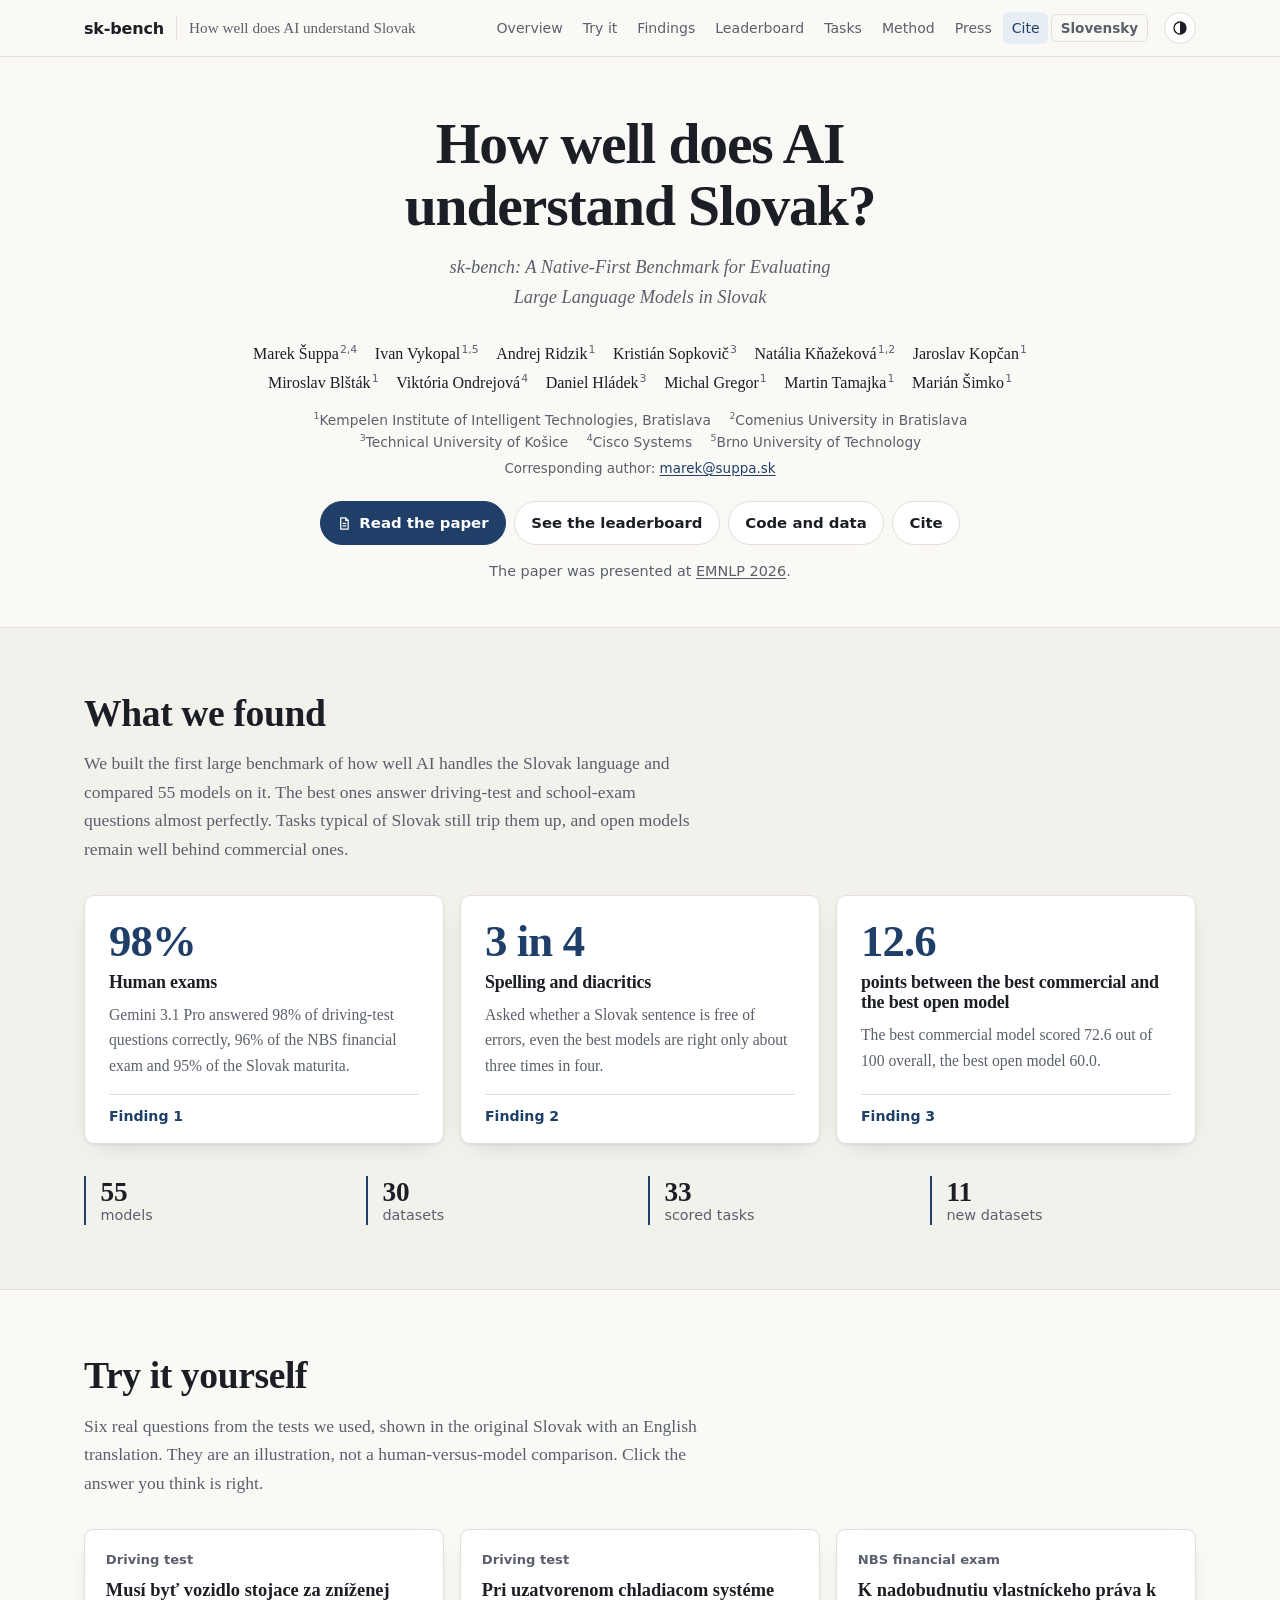
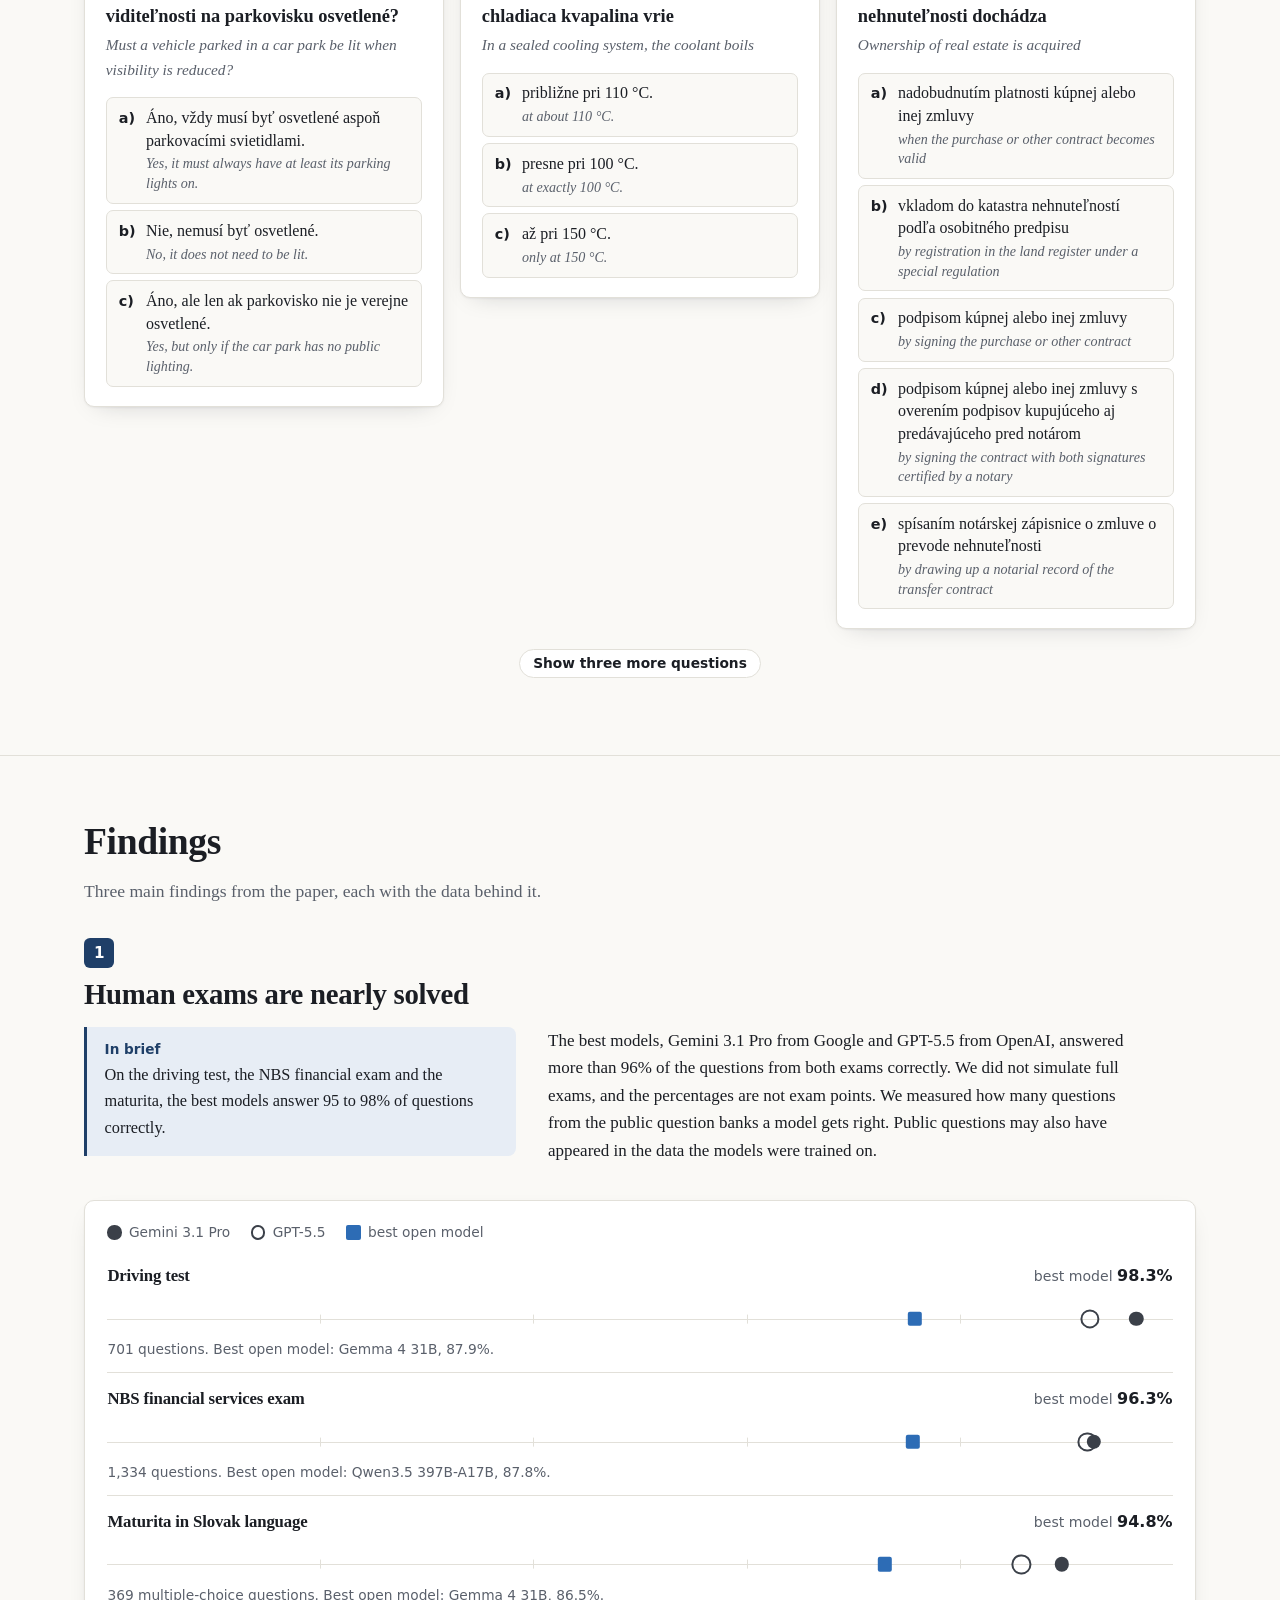
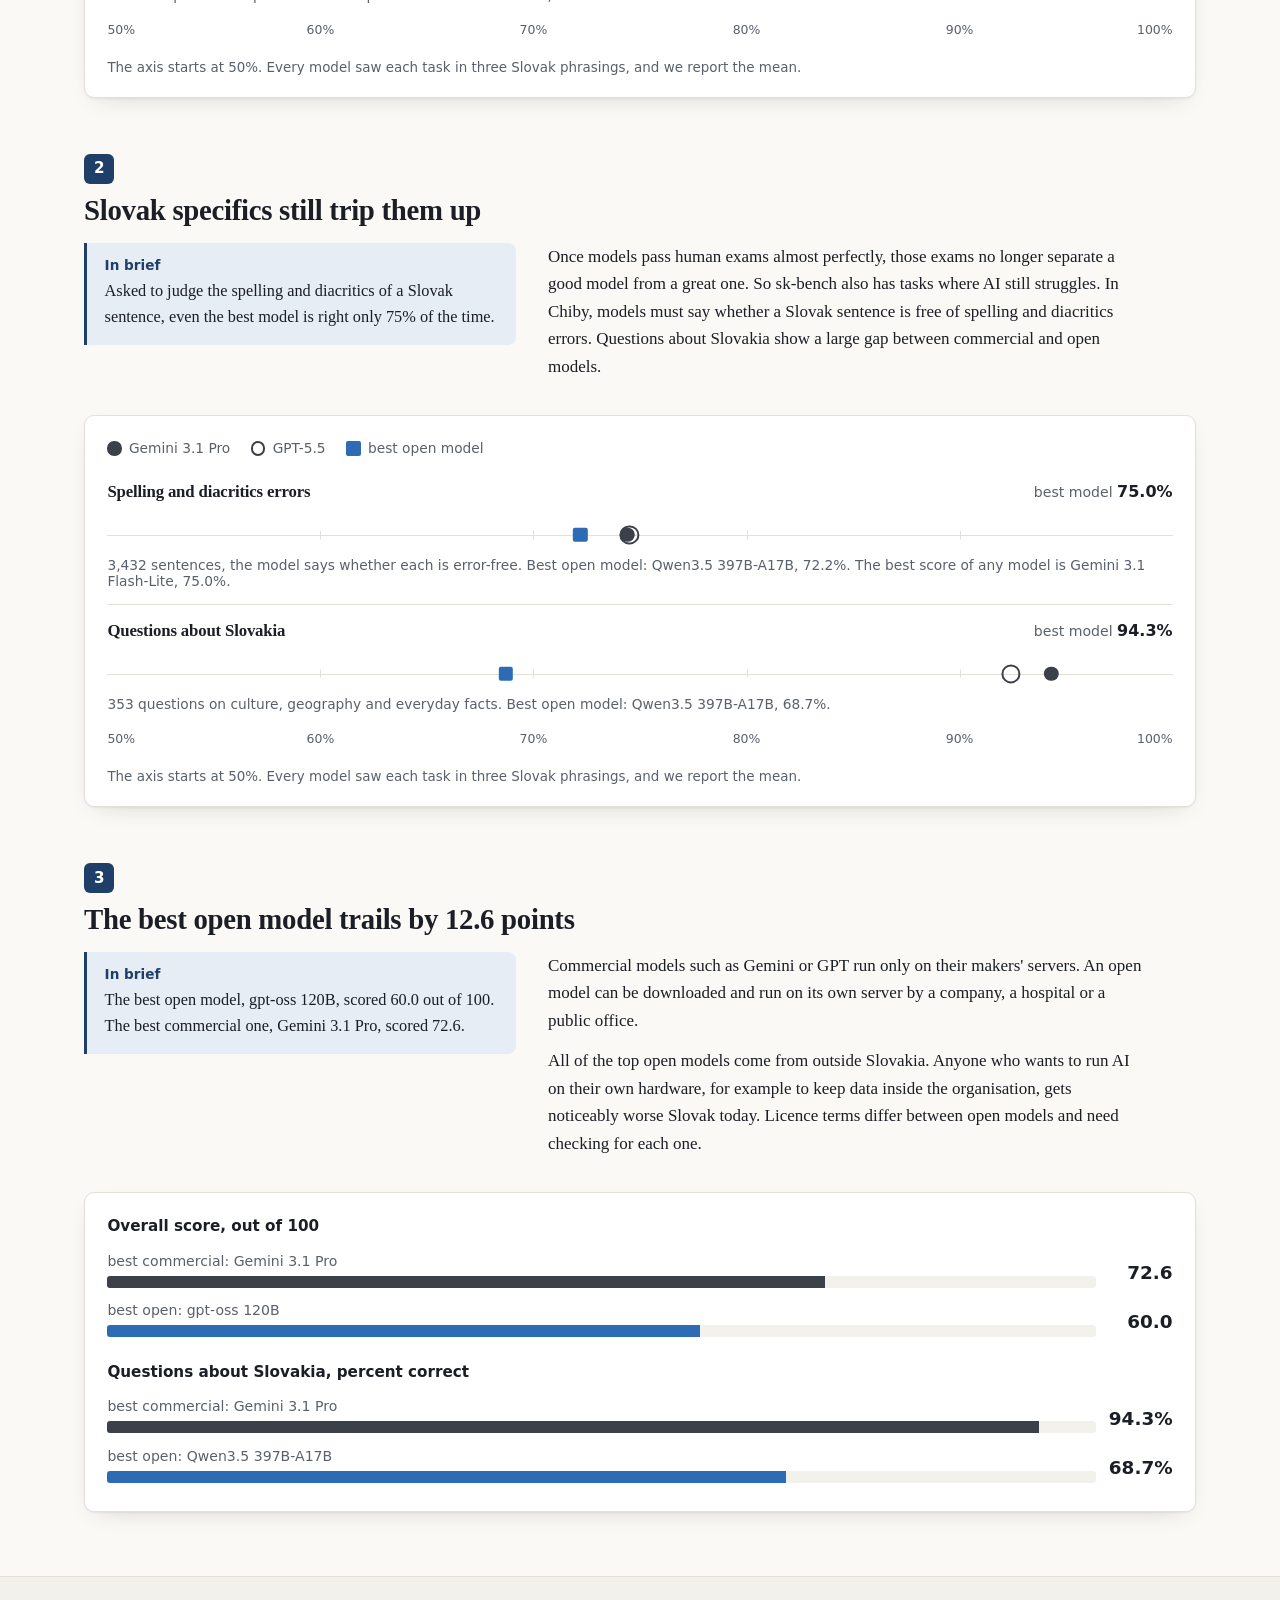
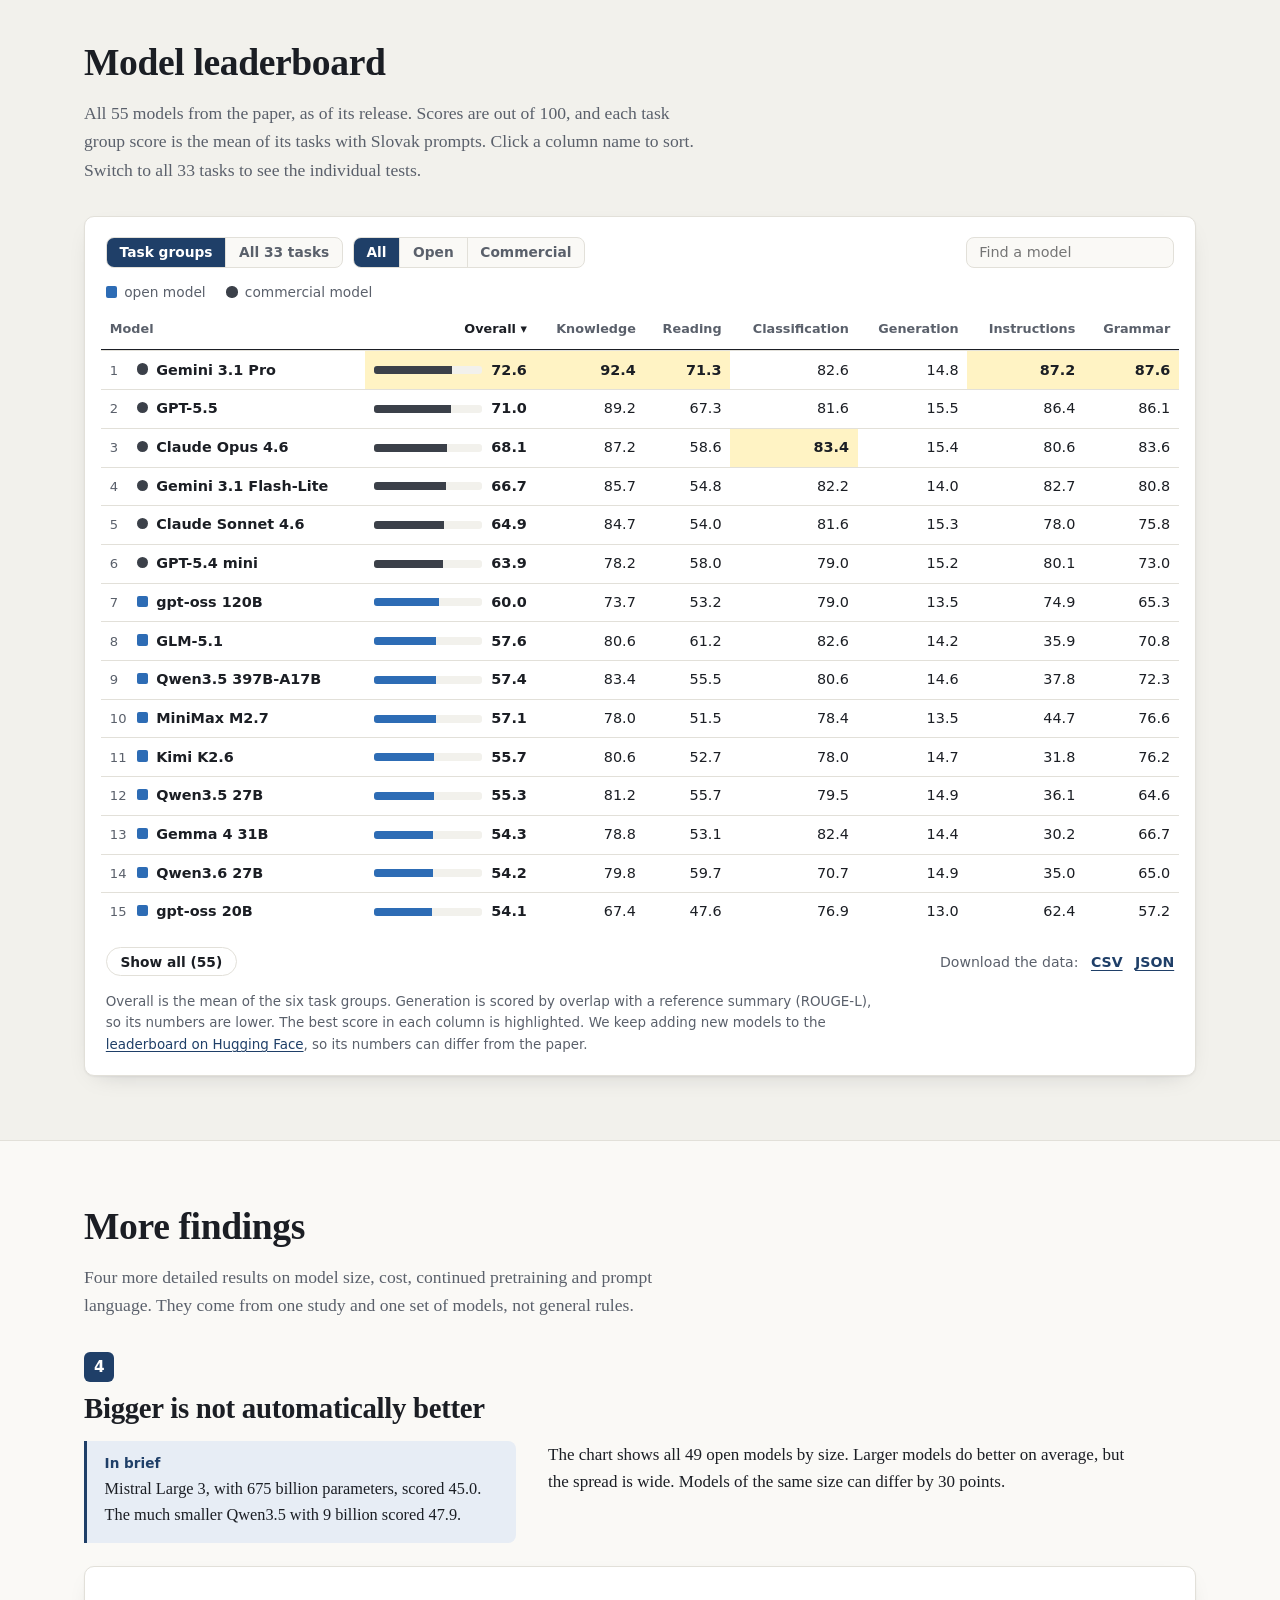
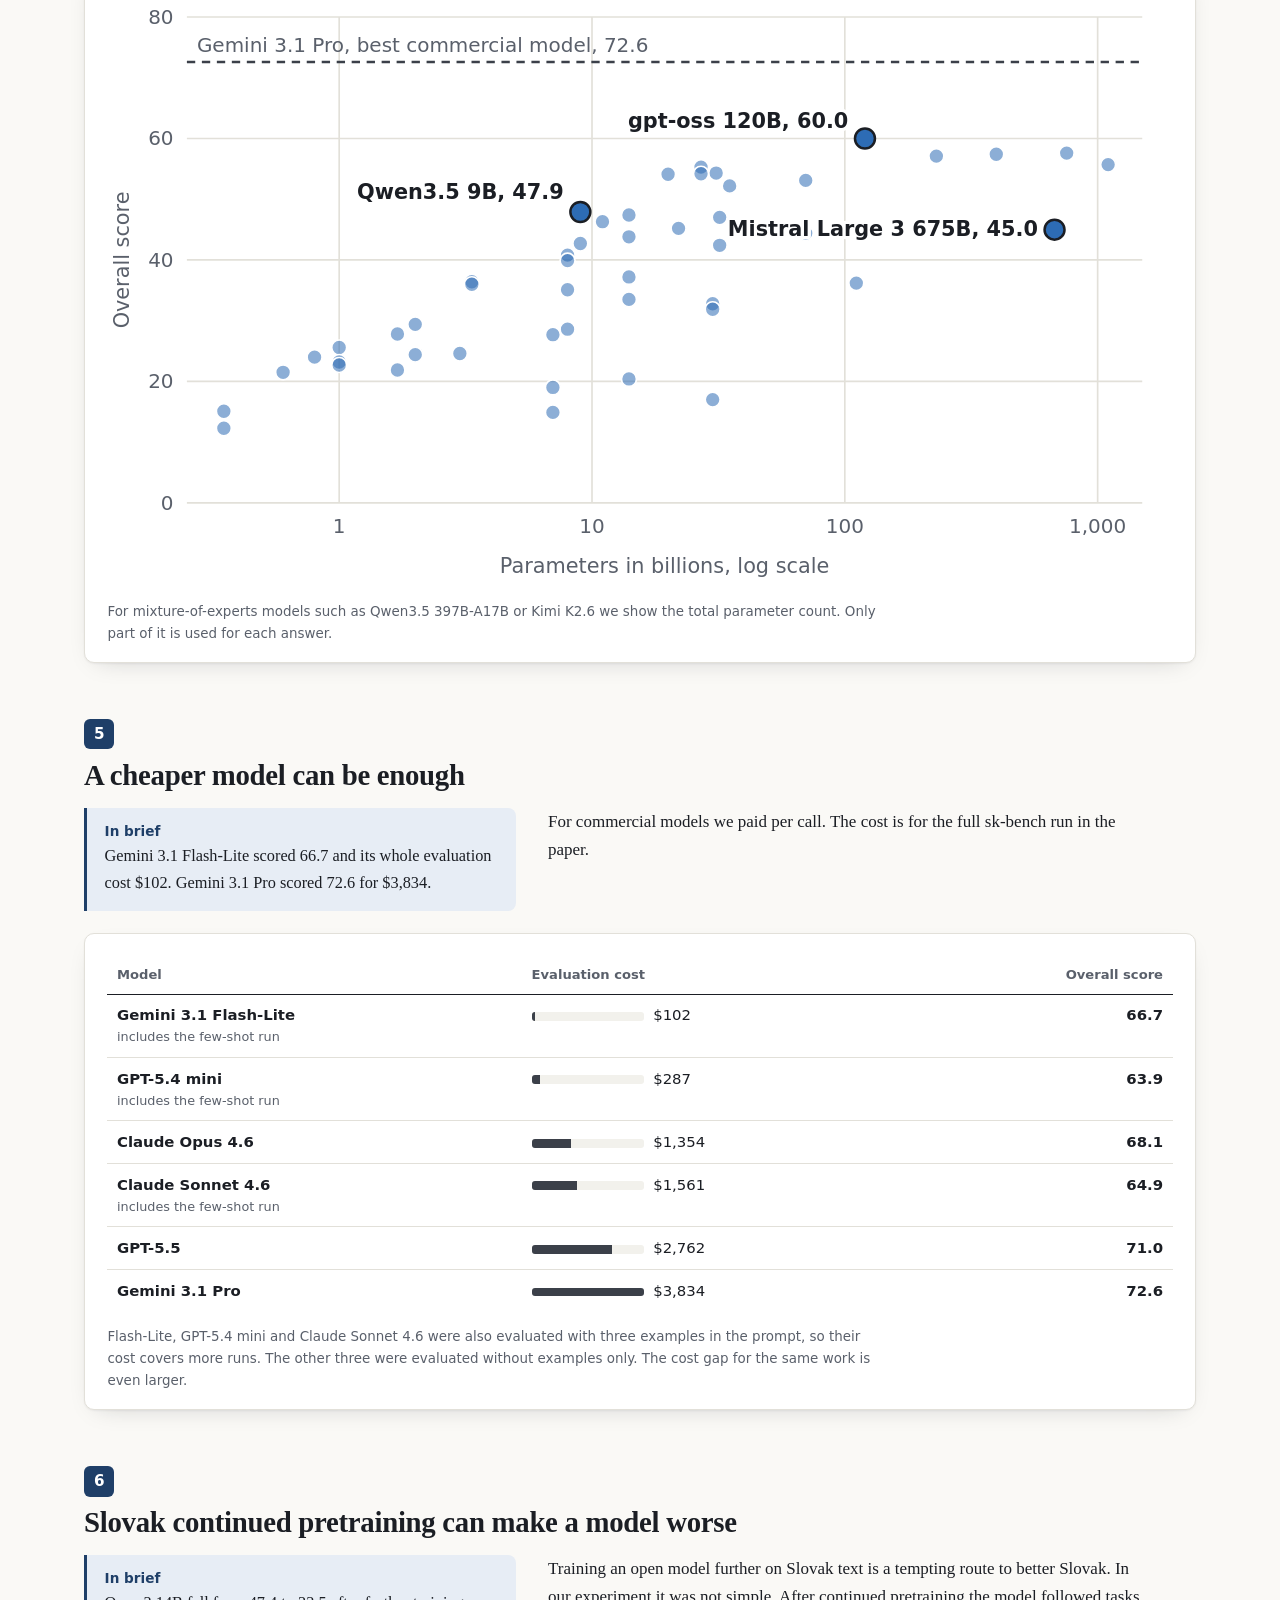
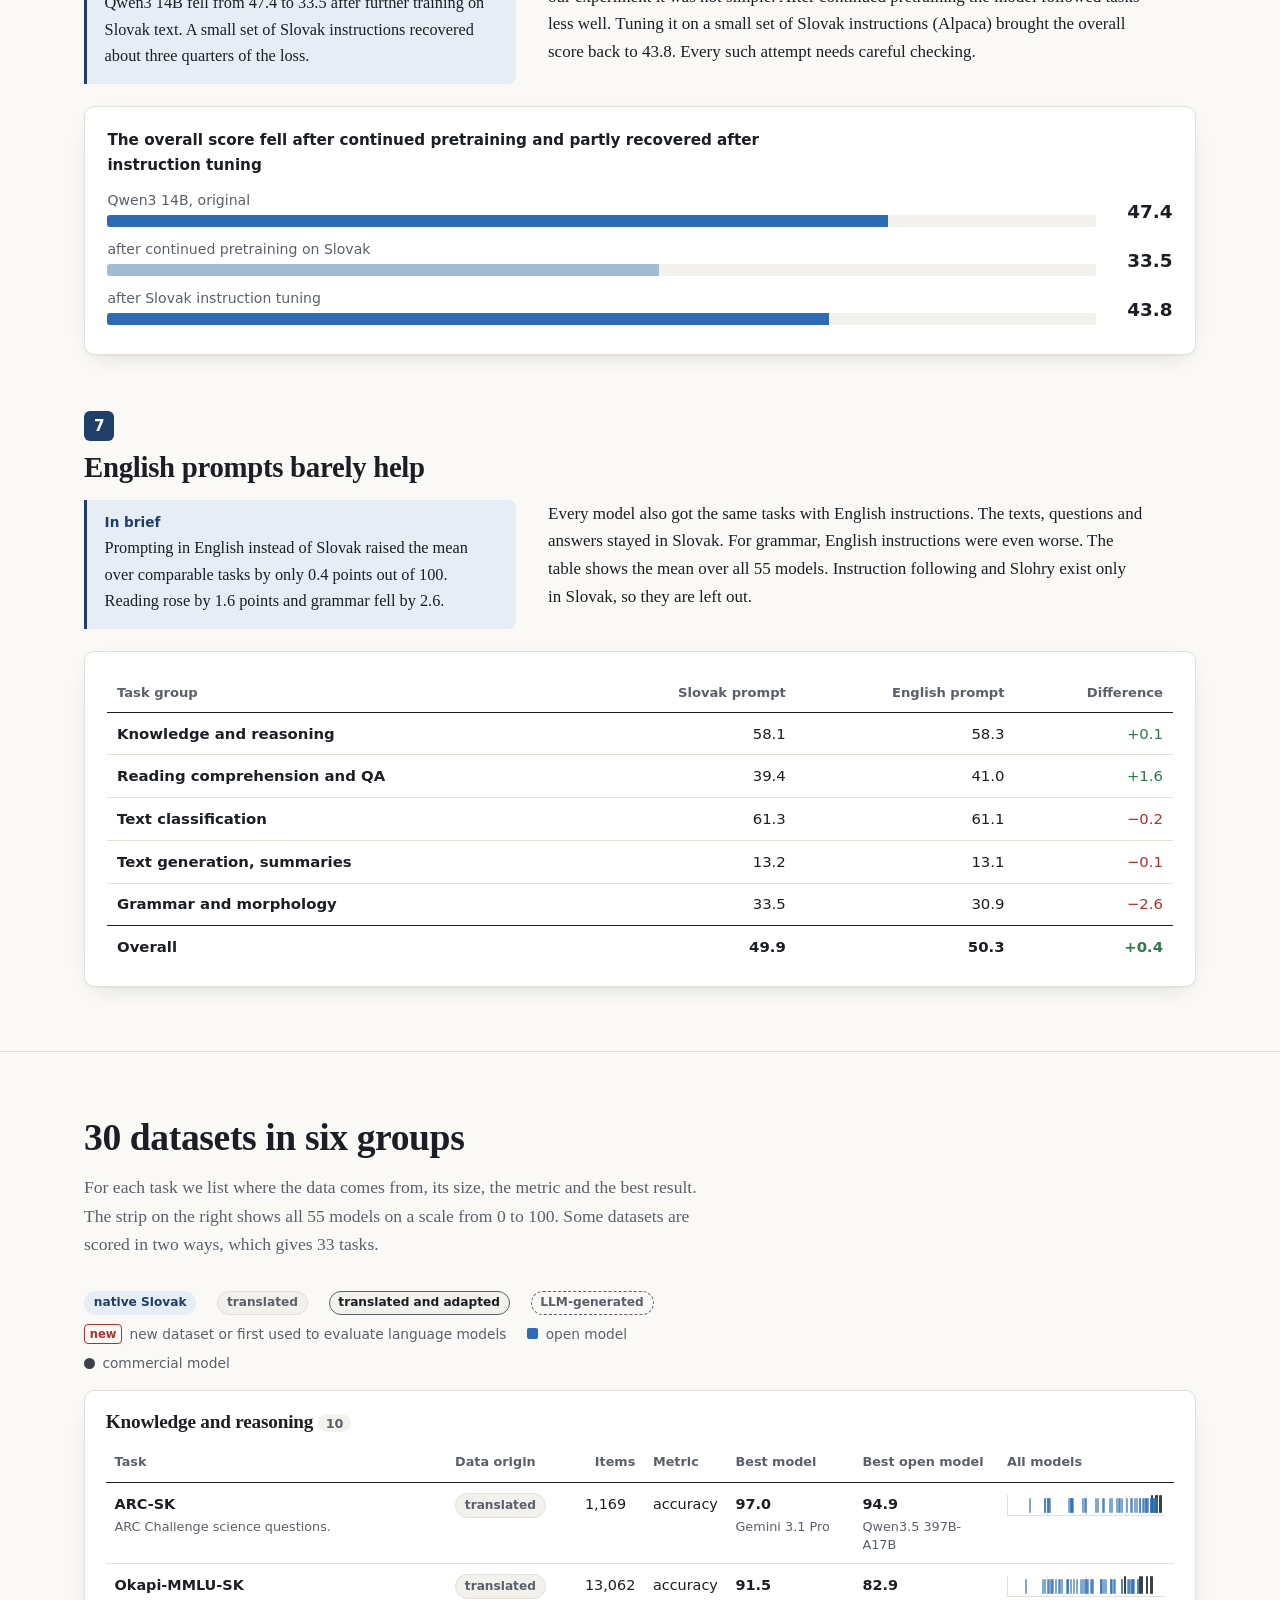
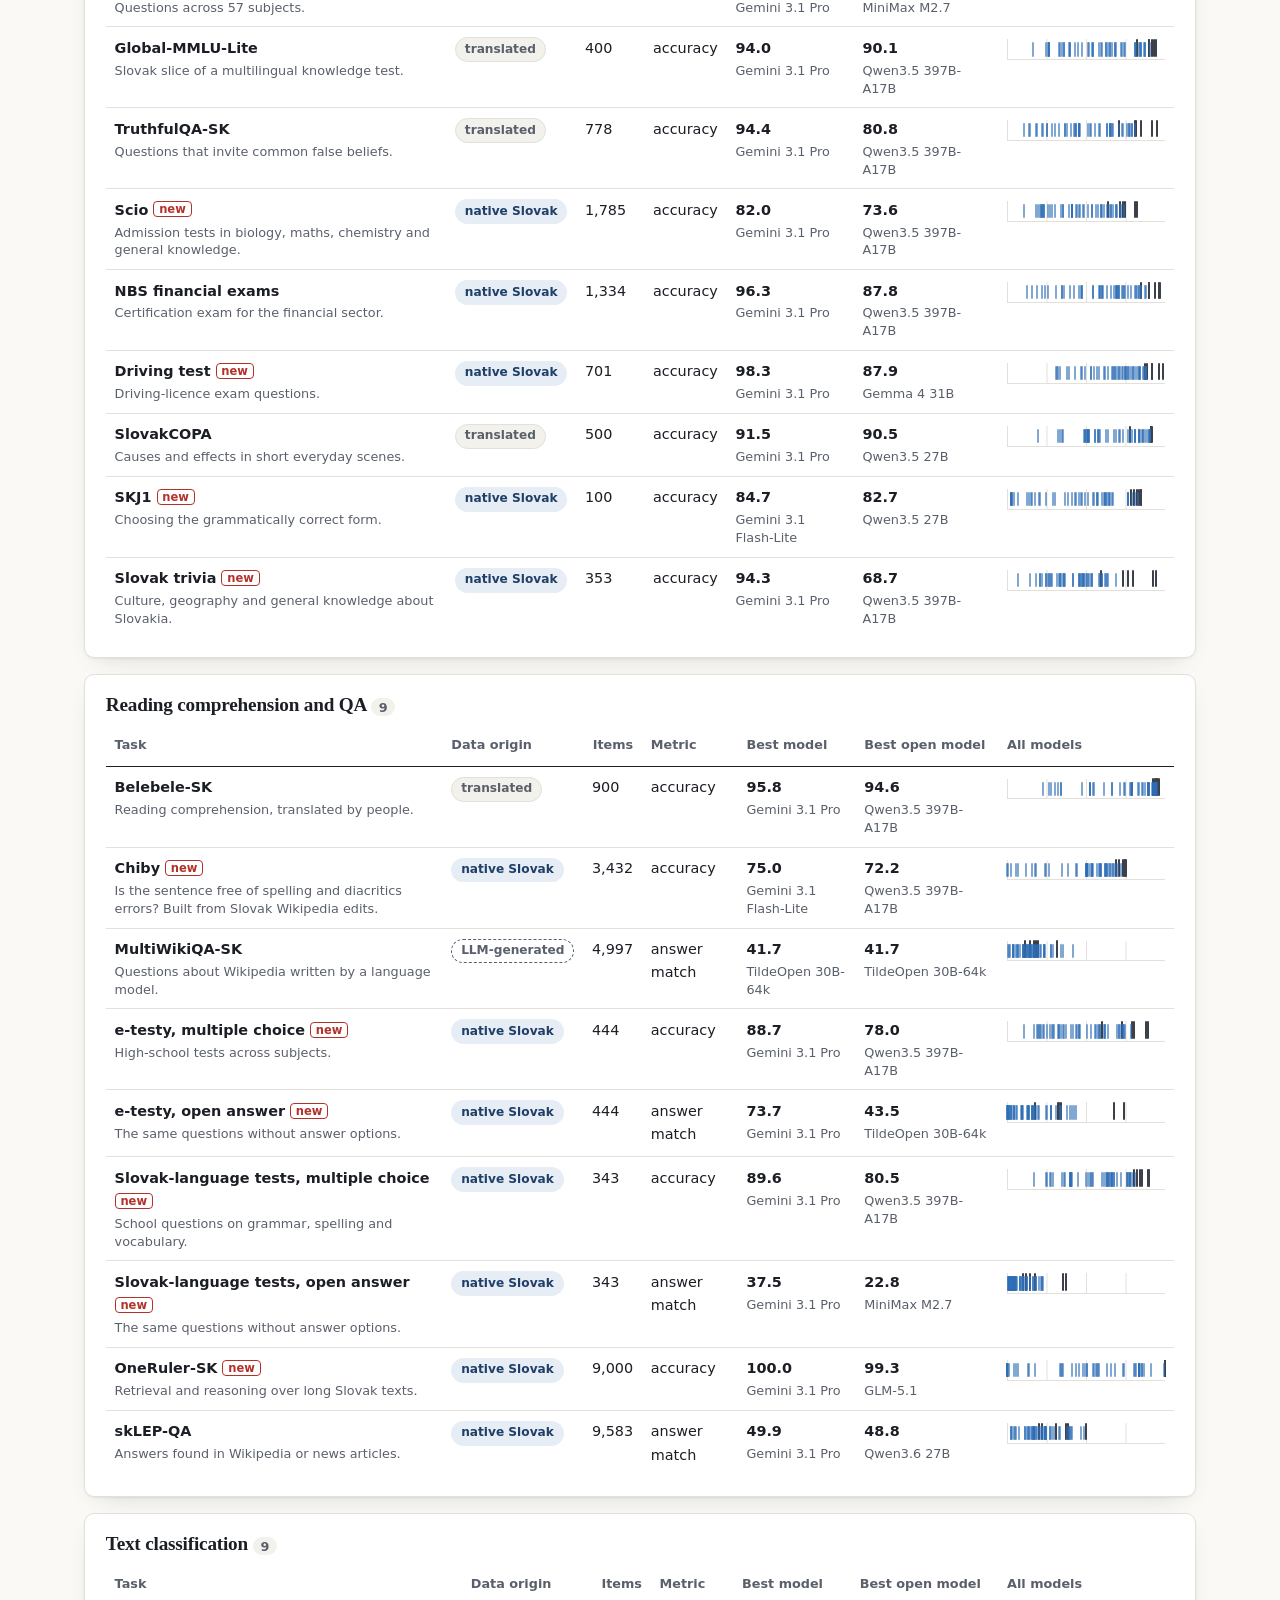
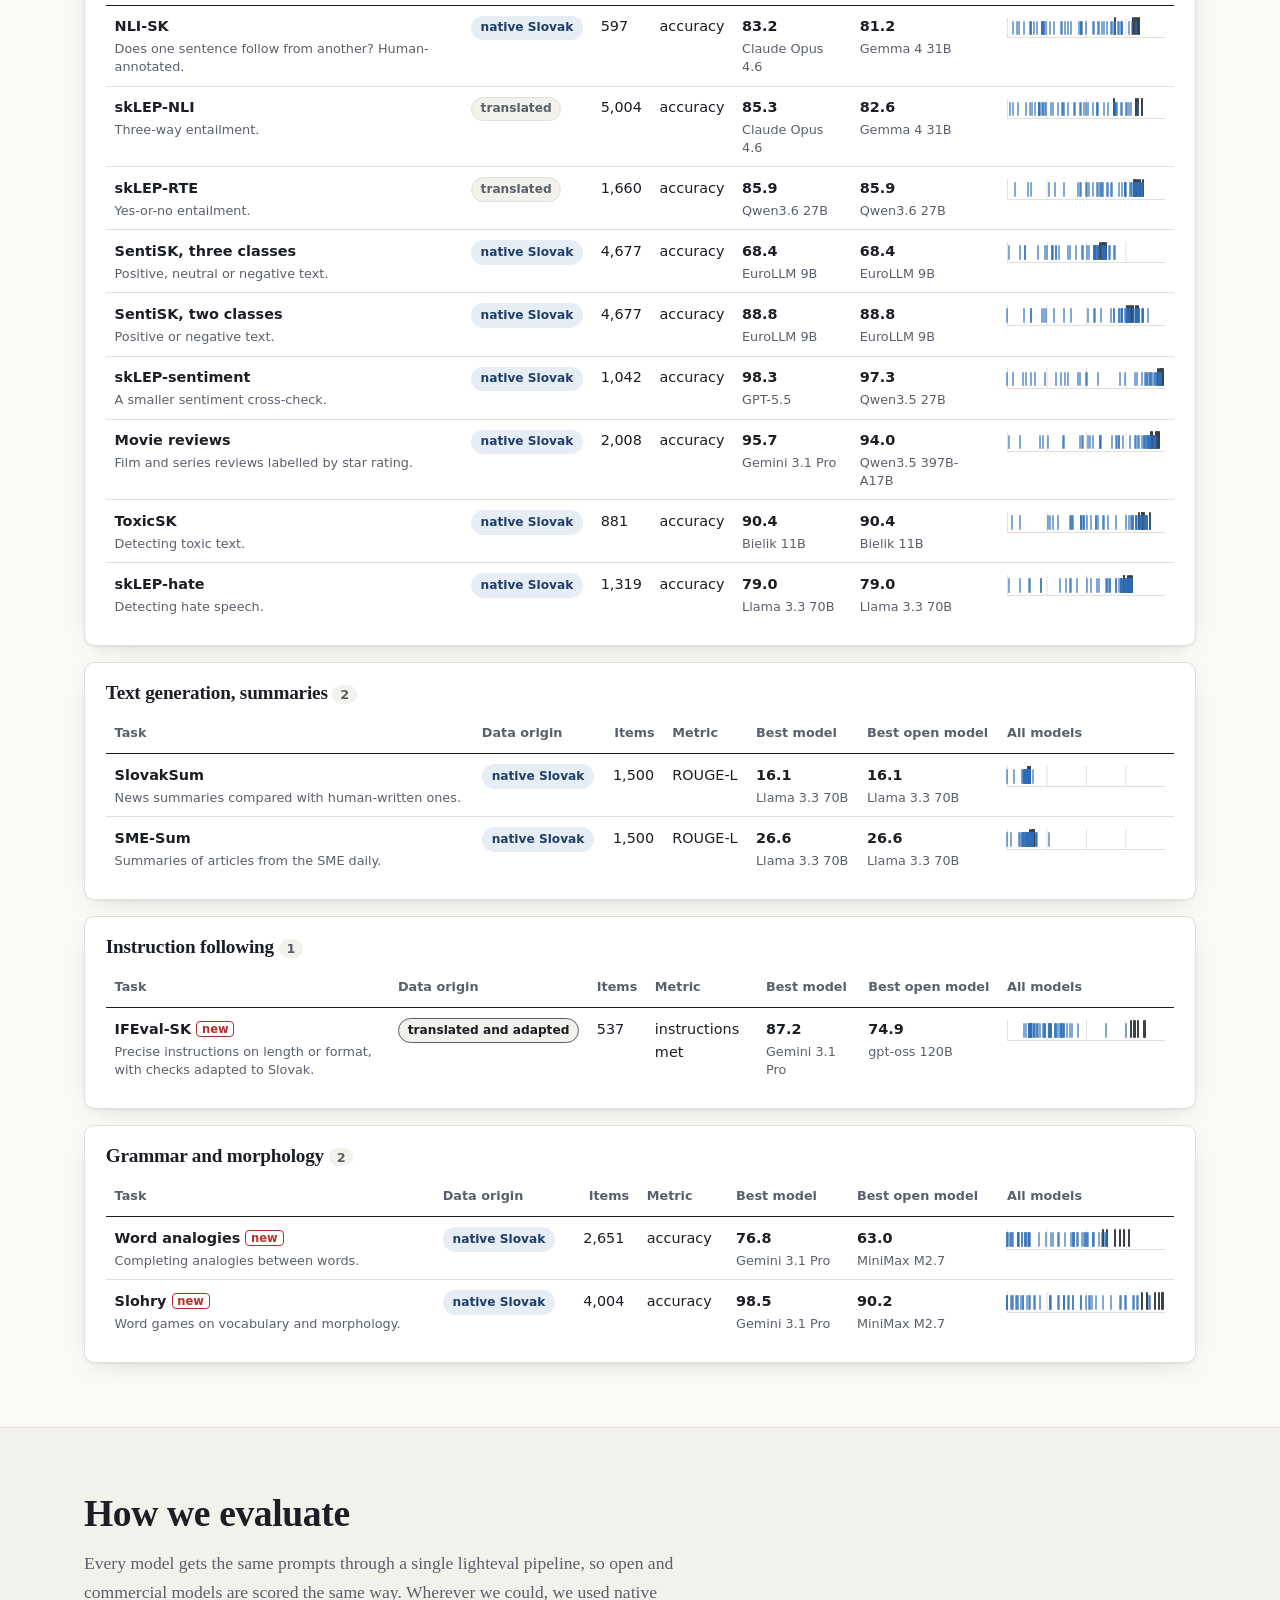
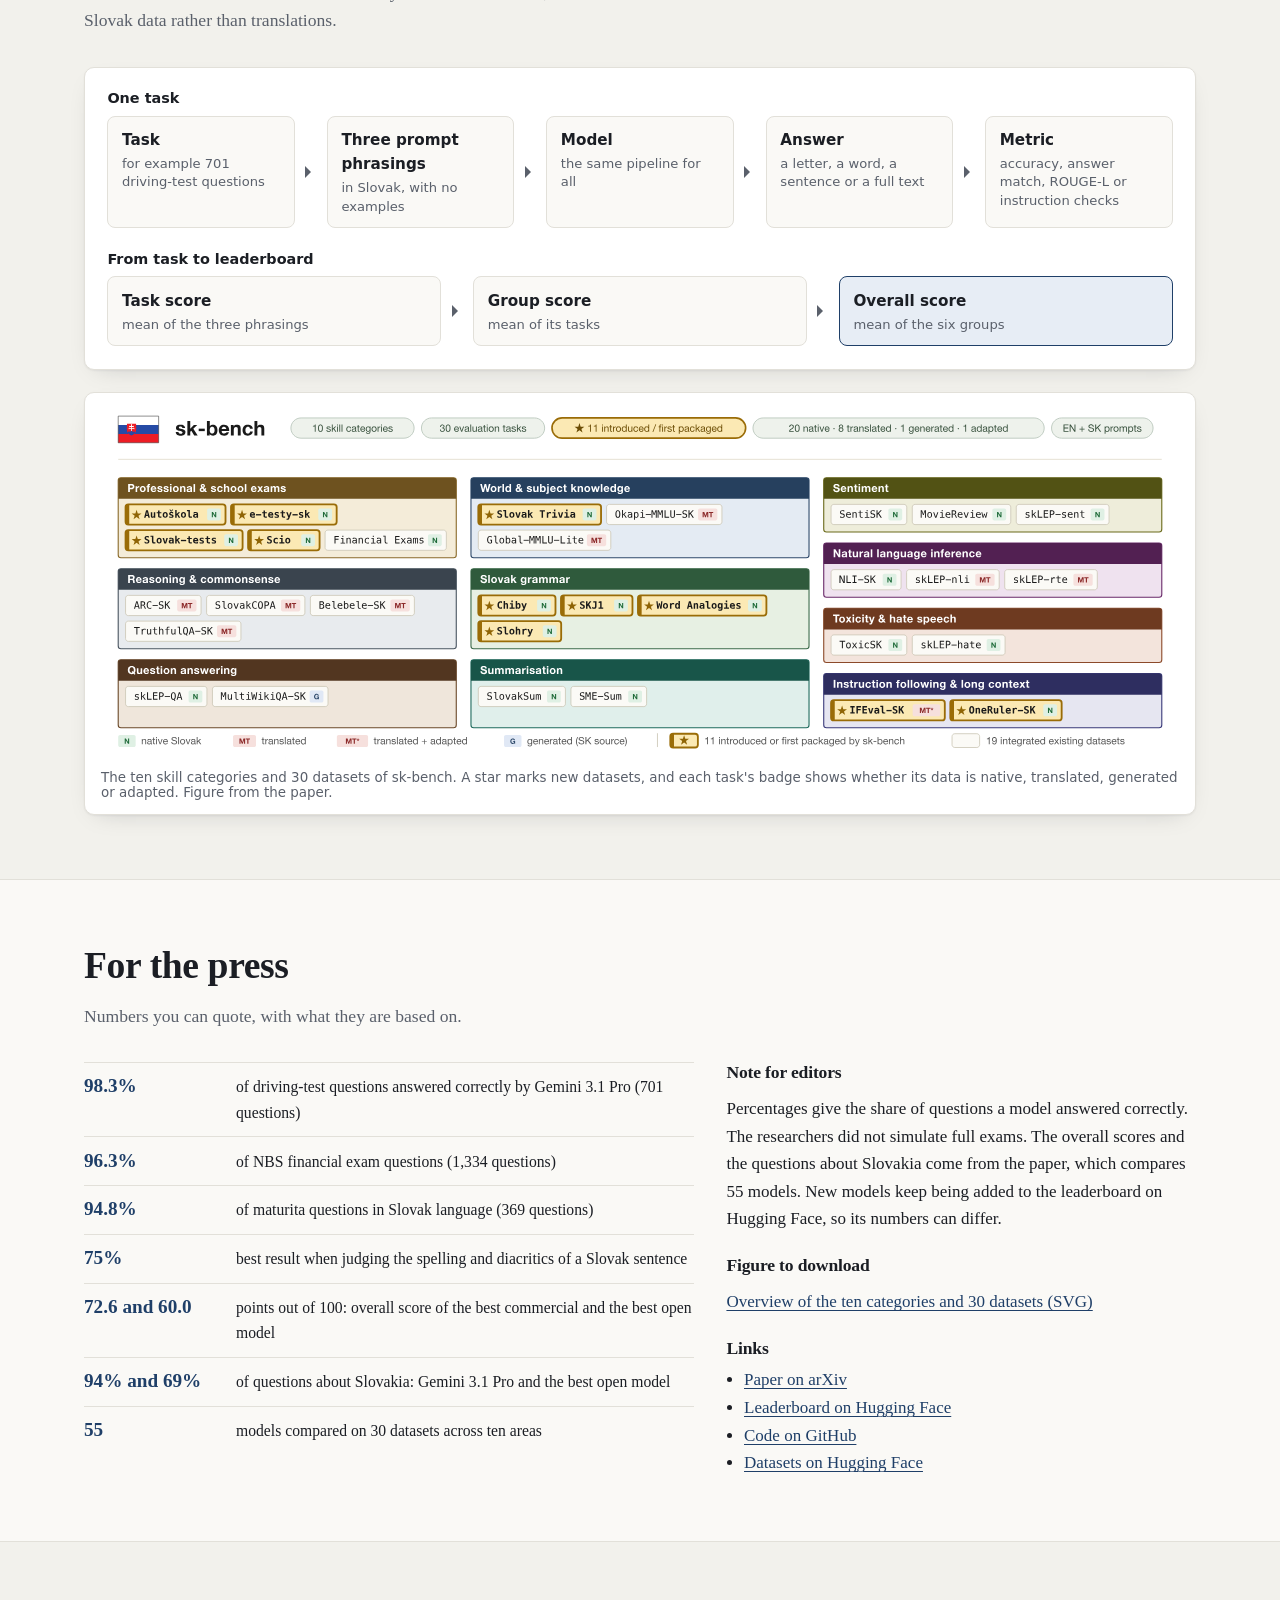
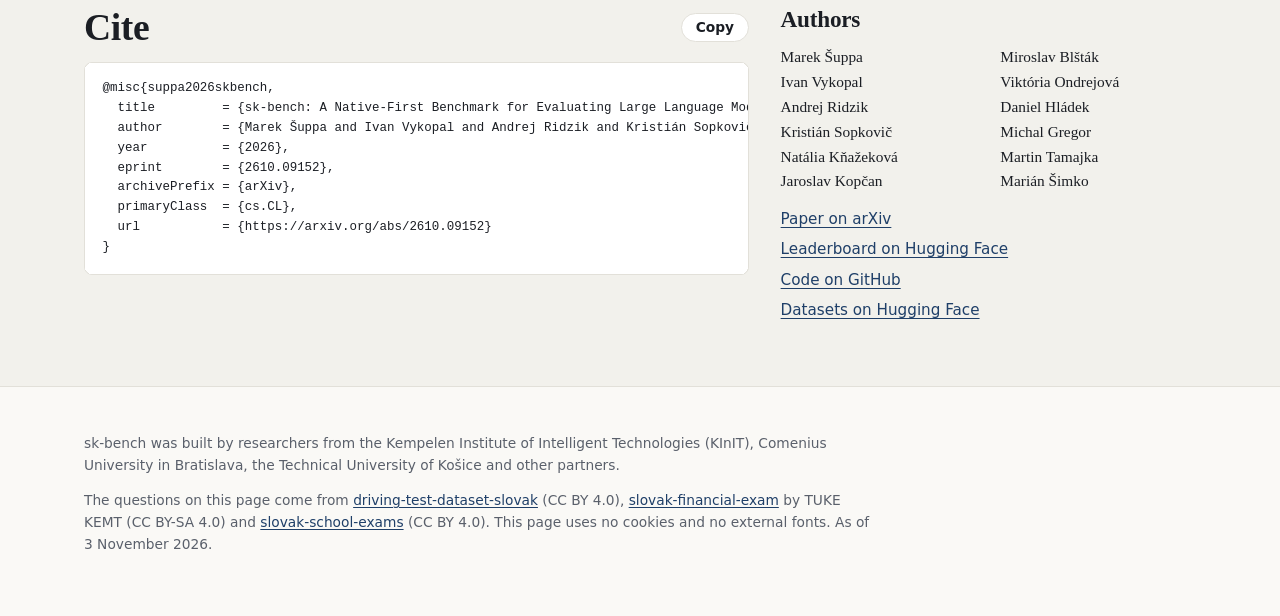
==== commit 1967d17f: "feat: link EMNLP 2026 in the hero" ====
--- a/en/index.html
+++ b/en/index.html
@@ -89,6 +89,7 @@
 .btn.small { padding: .35rem .85rem; font-size: .86rem; }
 .btn svg { width: 1em; height: 1em; }
 .venue { font: .9rem var(--sans); color: var(--muted); margin: 1.1rem auto 0; }
+.venue a { color: inherit; text-decoration-thickness: 1px; text-underline-offset: 2px; }
 
 /* Sections */
 section.block { padding: 4rem 0; border-top: 1px solid var(--rule); }
@@ -135,6 +136,7 @@
 .quiz-more { text-align: center; max-width: none; margin-top: 1.2rem; }
 .js-quiz .q:nth-child(n+4) { display: none; }
 .verdict strong { color: var(--ink); margin-right: .35rem; }
+.verdict .todo { display: block; margin-top: .4rem; padding: .3rem .55rem; border: 1px dashed var(--muted); border-radius: 4px; font-style: italic; }
 
 /* Findings */
 .findings { display: grid; gap: 3.5rem; }
@@ -358,7 +360,7 @@
     <a class="btn" href="https://github.com/slovak-nlp/sk-bench">Code and data</a>
     <a class="btn" href="#cite">Cite</a>
   </div>
-  <p class="venue">The paper was presented at EMNLP 2026.</p>
+  <p class="venue">The paper was presented at <a href="https://2026.emnlp.org/">EMNLP 2026</a>.</p>
 </div>
 
 <section class="block band" id="overview" aria-labelledby="overview-h"><div class="wrap">
@@ -369,7 +371,7 @@
 
 <section class="block" id="try" aria-labelledby="try-h"><div class="wrap">
   <div class="sec-head"><h2 id="try-h">Try it yourself</h2><p class="intro">Six real questions from the tests we used, shown in the original Slovak with an English translation. They are an illustration, not a human-versus-model comparison. Click the answer you think is right.</p></div>
-  <div class="quiz"><article class="q card" data-a="1" data-stat="The best model gets 98.3% of driving-test questions right."><p class="q-src">Driving test</p><p class="q-text" lang="sk">Musí byť vozidlo stojace za zníženej viditeľnosti na parkovisku osvetlené?</p><p class="q-tr" lang="en">Must a vehicle parked in a car park be lit when visibility is reduced?</p><ol class="opts"><li><button type="button" data-i="0"><b>a)</b><span><span lang="sk">Áno, vždy musí byť osvetlené aspoň parkovacími svietidlami.</span><small lang="en">Yes, it must always have at least its parking lights on.</small></span></button></li><li><button type="button" data-i="1"><b>b)</b><span><span lang="sk">Nie, nemusí byť osvetlené.</span><small lang="en">No, it does not need to be lit.</small></span></button></li><li><button type="button" data-i="2"><b>c)</b><span><span lang="sk">Áno, ale len ak parkovisko nie je verejne osvetlené.</span><small lang="en">Yes, but only if the car park has no public lighting.</small></span></button></li></ol><p class="verdict" aria-live="polite"></p></article><article class="q card" data-a="0" data-stat="The best model gets 98.3% of driving-test questions right."><p class="q-src">Driving test</p><p class="q-text" lang="sk">Pri uzatvorenom chladiacom systéme chladiaca kvapalina vrie</p><p class="q-tr" lang="en">In a sealed cooling system, the coolant boils</p><ol class="opts"><li><button type="button" data-i="0"><b>a)</b><span><span lang="sk">približne pri 110 °C.</span><small lang="en">at about 110 °C.</small></span></button></li><li><button type="button" data-i="1"><b>b)</b><span><span lang="sk">presne pri 100 °C.</span><small lang="en">at exactly 100 °C.</small></span></button></li><li><button type="button" data-i="2"><b>c)</b><span><span lang="sk">až pri 150 °C.</span><small lang="en">only at 150 °C.</small></span></button></li></ol><p class="verdict" aria-live="polite"></p></article><article class="q card" data-a="1" data-stat="The best model gets 96.3% of financial-exam questions right."><p class="q-src">NBS financial exam</p><p class="q-text" lang="sk">K nadobudnutiu vlastníckeho práva k nehnuteľnosti dochádza</p><p class="q-tr" lang="en">Ownership of real estate is acquired</p><ol class="opts"><li><button type="button" data-i="0"><b>a)</b><span><span lang="sk">nadobudnutím platnosti kúpnej alebo inej zmluvy</span><small lang="en">when the purchase or other contract becomes valid</small></span></button></li><li><button type="button" data-i="1"><b>b)</b><span><span lang="sk">vkladom do katastra nehnuteľností podľa osobitného predpisu</span><small lang="en">by registration in the land register under a special regulation</small></span></button></li><li><button type="button" data-i="2"><b>c)</b><span><span lang="sk">podpisom kúpnej alebo inej zmluvy</span><small lang="en">by signing the purchase or other contract</small></span></button></li><li><button type="button" data-i="3"><b>d)</b><span><span lang="sk">podpisom kúpnej alebo inej zmluvy s overením podpisov kupujúceho aj predávajúceho pred notárom</span><small lang="en">by signing the contract with both signatures certified by a notary</small></span></button></li><li><button type="button" data-i="4"><b>e)</b><span><span lang="sk">spísaním notárskej zápisnice o zmluve o prevode nehnuteľnosti</span><small lang="en">by drawing up a notarial record of the transfer contract</small></span></button></li></ol><p class="verdict" aria-live="polite"></p></article><article class="q card" data-a="3" data-stat="The best model gets 96.3% of financial-exam questions right."><p class="q-src">NBS financial exam</p><p class="q-text" lang="sk">Blízkou osobou v priamom rade je</p><p class="q-tr" lang="en">A close relative in the direct line is</p><ol class="opts"><li><button type="button" data-i="0"><b>a)</b><span><span lang="sk">bratranec</span><small lang="en">a cousin</small></span></button></li><li><button type="button" data-i="1"><b>b)</b><span><span lang="sk">otcov brat</span><small lang="en">an uncle on the father&#x27;s side</small></span></button></li><li><button type="button" data-i="2"><b>c)</b><span><span lang="sk">druh/družka</span><small lang="en">an unmarried partner</small></span></button></li><li><button type="button" data-i="3"><b>d)</b><span><span lang="sk">syn</span><small lang="en">a son</small></span></button></li><li><button type="button" data-i="4"><b>e)</b><span><span lang="sk">neter</span><small lang="en">a niece</small></span></button></li></ol><p class="verdict" aria-live="polite"></p></article><article class="q card" data-a="2" data-stat="The best model gets 94.8% of maturita questions right."><p class="q-src">Maturita in Slovak, 2024</p><p class="q-text" lang="sk">Taliančina patrí do rovnakej jazykovej skupiny indoeurópskych jazykov ako</p><p class="q-tr" lang="en">Italian belongs to the same group of Indo-European languages as</p><ol class="opts"><li><button type="button" data-i="0"><b>a)</b><span><span lang="sk">dánčina.</span><small lang="en">Danish.</small></span></button></li><li><button type="button" data-i="1"><b>b)</b><span><span lang="sk">nemčina.</span><small lang="en">German.</small></span></button></li><li><button type="button" data-i="2"><b>c)</b><span><span lang="sk">rumunčina.</span><small lang="en">Romanian.</small></span></button></li><li><button type="button" data-i="3"><b>d)</b><span><span lang="sk">bulharčina.</span><small lang="en">Bulgarian.</small></span></button></li></ol><p class="verdict" aria-live="polite"></p></article><article class="q card" data-a="3" data-stat="The best model gets 94.8% of maturita questions right."><p class="q-src">Maturita in Slovak, 2024</p><p class="q-text" lang="sk">V ktorej možnosti sa nachádza vokalizovaná predložka?</p><p class="q-tr" lang="en">Which option contains a vocalized preposition (one with an added vowel, such as s becoming so)?</p><ol class="opts"><li><button type="button" data-i="0"><b>a)</b><span><span lang="sk">za kladné vybavenie</span></span></button></li><li><button type="button" data-i="1"><b>b)</b><span><span lang="sk">na osobnom pohovore</span></span></button></li><li><button type="button" data-i="2"><b>c)</b><span><span lang="sk">dorozumiem sa aj po maďarsky</span></span></button></li><li><button type="button" data-i="3"><b>d)</b><span><span lang="sk">skúsenosti so spoluorganizovaním</span></span></button></li></ol><p class="verdict" aria-live="polite"></p></article></div>
+  <div class="quiz"><article class="q card" data-a="1" data-stat="To fill in: how many of the 55 models answered this question correctly." data-todo="1"><p class="q-src">Driving test</p><p class="q-text" lang="sk">Musí byť vozidlo stojace za zníženej viditeľnosti na parkovisku osvetlené?</p><p class="q-tr" lang="en">Must a vehicle parked in a car park be lit when visibility is reduced?</p><ol class="opts"><li><button type="button" data-i="0"><b>a)</b><span><span lang="sk">Áno, vždy musí byť osvetlené aspoň parkovacími svietidlami.</span><small lang="en">Yes, it must always have at least its parking lights on.</small></span></button></li><li><button type="button" data-i="1"><b>b)</b><span><span lang="sk">Nie, nemusí byť osvetlené.</span><small lang="en">No, it does not need to be lit.</small></span></button></li><li><button type="button" data-i="2"><b>c)</b><span><span lang="sk">Áno, ale len ak parkovisko nie je verejne osvetlené.</span><small lang="en">Yes, but only if the car park has no public lighting.</small></span></button></li></ol><p class="verdict" aria-live="polite"></p></article><article class="q card" data-a="0" data-stat="To fill in: how many of the 55 models answered this question correctly." data-todo="1"><p class="q-src">Driving test</p><p class="q-text" lang="sk">Pri uzatvorenom chladiacom systéme chladiaca kvapalina vrie</p><p class="q-tr" lang="en">In a sealed cooling system, the coolant boils</p><ol class="opts"><li><button type="button" data-i="0"><b>a)</b><span><span lang="sk">približne pri 110 °C.</span><small lang="en">at about 110 °C.</small></span></button></li><li><button type="button" data-i="1"><b>b)</b><span><span lang="sk">presne pri 100 °C.</span><small lang="en">at exactly 100 °C.</small></span></button></li><li><button type="button" data-i="2"><b>c)</b><span><span lang="sk">až pri 150 °C.</span><small lang="en">only at 150 °C.</small></span></button></li></ol><p class="verdict" aria-live="polite"></p></article><article class="q card" data-a="1" data-stat="To fill in: how many of the 55 models answered this question correctly." data-todo="1"><p class="q-src">NBS financial exam</p><p class="q-text" lang="sk">K nadobudnutiu vlastníckeho práva k nehnuteľnosti dochádza</p><p class="q-tr" lang="en">Ownership of real estate is acquired</p><ol class="opts"><li><button type="button" data-i="0"><b>a)</b><span><span lang="sk">nadobudnutím platnosti kúpnej alebo inej zmluvy</span><small lang="en">when the purchase or other contract becomes valid</small></span></button></li><li><button type="button" data-i="1"><b>b)</b><span><span lang="sk">vkladom do katastra nehnuteľností podľa osobitného predpisu</span><small lang="en">by registration in the land register under a special regulation</small></span></button></li><li><button type="button" data-i="2"><b>c)</b><span><span lang="sk">podpisom kúpnej alebo inej zmluvy</span><small lang="en">by signing the purchase or other contract</small></span></button></li><li><button type="button" data-i="3"><b>d)</b><span><span lang="sk">podpisom kúpnej alebo inej zmluvy s overením podpisov kupujúceho aj predávajúceho pred notárom</span><small lang="en">by signing the contract with both signatures certified by a notary</small></span></button></li><li><button type="button" data-i="4"><b>e)</b><span><span lang="sk">spísaním notárskej zápisnice o zmluve o prevode nehnuteľnosti</span><small lang="en">by drawing up a notarial record of the transfer contract</small></span></button></li></ol><p class="verdict" aria-live="polite"></p></article><article class="q card" data-a="3" data-stat="To fill in: how many of the 55 models answered this question correctly." data-todo="1"><p class="q-src">NBS financial exam</p><p class="q-text" lang="sk">Blízkou osobou v priamom rade je</p><p class="q-tr" lang="en">A close relative in the direct line is</p><ol class="opts"><li><button type="button" data-i="0"><b>a)</b><span><span lang="sk">bratranec</span><small lang="en">a cousin</small></span></button></li><li><button type="button" data-i="1"><b>b)</b><span><span lang="sk">otcov brat</span><small lang="en">an uncle on the father&#x27;s side</small></span></button></li><li><button type="button" data-i="2"><b>c)</b><span><span lang="sk">druh/družka</span><small lang="en">an unmarried partner</small></span></button></li><li><button type="button" data-i="3"><b>d)</b><span><span lang="sk">syn</span><small lang="en">a son</small></span></button></li><li><button type="button" data-i="4"><b>e)</b><span><span lang="sk">neter</span><small lang="en">a niece</small></span></button></li></ol><p class="verdict" aria-live="polite"></p></article><article class="q card" data-a="2" data-stat="To fill in: how many of the 55 models answered this question correctly." data-todo="1"><p class="q-src">Maturita in Slovak, 2024</p><p class="q-text" lang="sk">Taliančina patrí do rovnakej jazykovej skupiny indoeurópskych jazykov ako</p><p class="q-tr" lang="en">Italian belongs to the same group of Indo-European languages as</p><ol class="opts"><li><button type="button" data-i="0"><b>a)</b><span><span lang="sk">dánčina.</span><small lang="en">Danish.</small></span></button></li><li><button type="button" data-i="1"><b>b)</b><span><span lang="sk">nemčina.</span><small lang="en">German.</small></span></button></li><li><button type="button" data-i="2"><b>c)</b><span><span lang="sk">rumunčina.</span><small lang="en">Romanian.</small></span></button></li><li><button type="button" data-i="3"><b>d)</b><span><span lang="sk">bulharčina.</span><small lang="en">Bulgarian.</small></span></button></li></ol><p class="verdict" aria-live="polite"></p></article><article class="q card" data-a="3" data-stat="To fill in: how many of the 55 models answered this question correctly." data-todo="1"><p class="q-src">Maturita in Slovak, 2024</p><p class="q-text" lang="sk">V ktorej možnosti sa nachádza vokalizovaná predložka?</p><p class="q-tr" lang="en">Which option contains a vocalized preposition (one with an added vowel, such as s becoming so)?</p><ol class="opts"><li><button type="button" data-i="0"><b>a)</b><span><span lang="sk">za kladné vybavenie</span></span></button></li><li><button type="button" data-i="1"><b>b)</b><span><span lang="sk">na osobnom pohovore</span></span></button></li><li><button type="button" data-i="2"><b>c)</b><span><span lang="sk">dorozumiem sa aj po maďarsky</span></span></button></li><li><button type="button" data-i="3"><b>d)</b><span><span lang="sk">skúsenosti so spoluorganizovaním</span></span></button></li></ol><p class="verdict" aria-live="polite"></p></article></div>
   <p class="quiz-more" hidden><button class="btn small" type="button">Show three more questions</button></p>
 </div></section>
 
@@ -478,7 +480,10 @@
     const v = box.querySelector('.verdict');
     const s = document.createElement('strong');
     s.textContent = i === a ? body.dataset.right : body.dataset.wrong.replace('{x}', 'abcde'[a]);
-    v.append(s, document.createTextNode(box.dataset.stat || ''));
+    const st = document.createElement('span');
+    st.textContent = box.dataset.stat || '';
+    if (box.dataset.todo) st.className = 'todo';
+    v.append(s, st);
   });
 });
 const quiz = document.querySelector('.quiz'), qm = document.querySelector('.quiz-more');
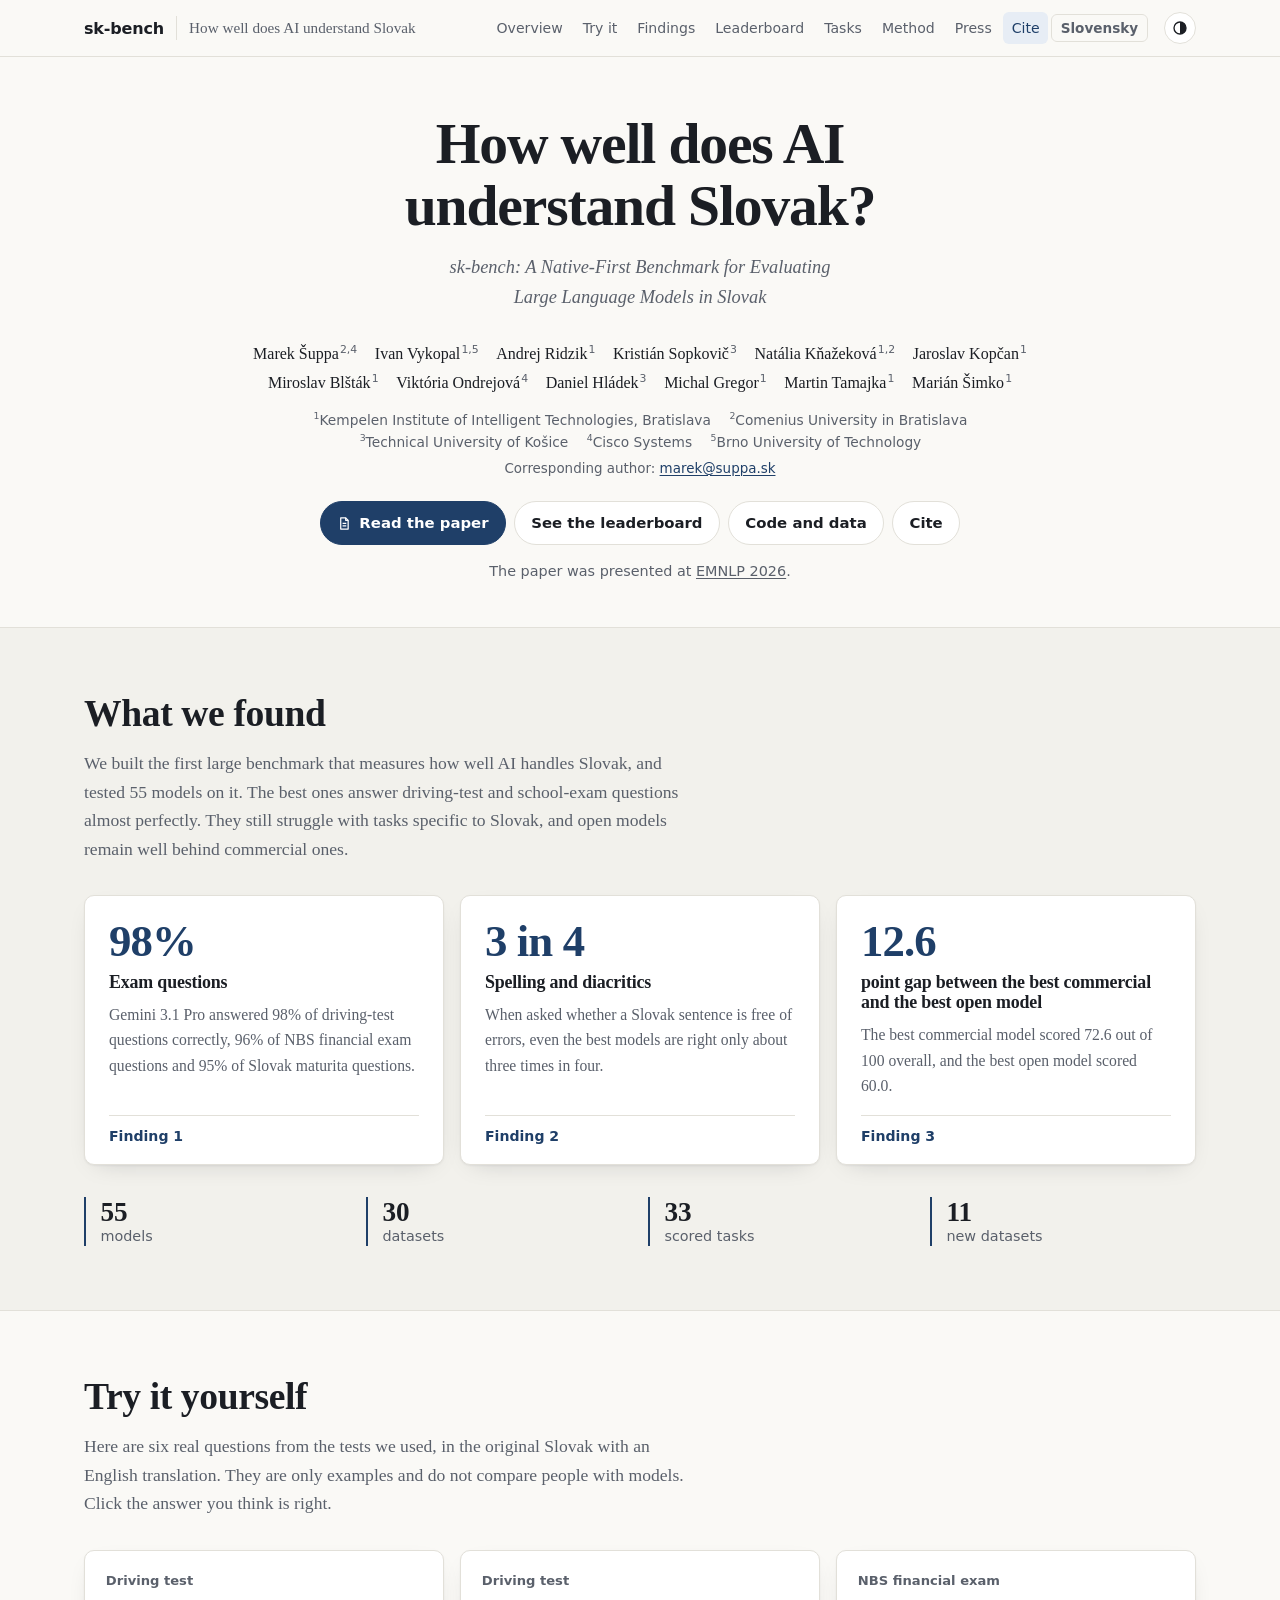
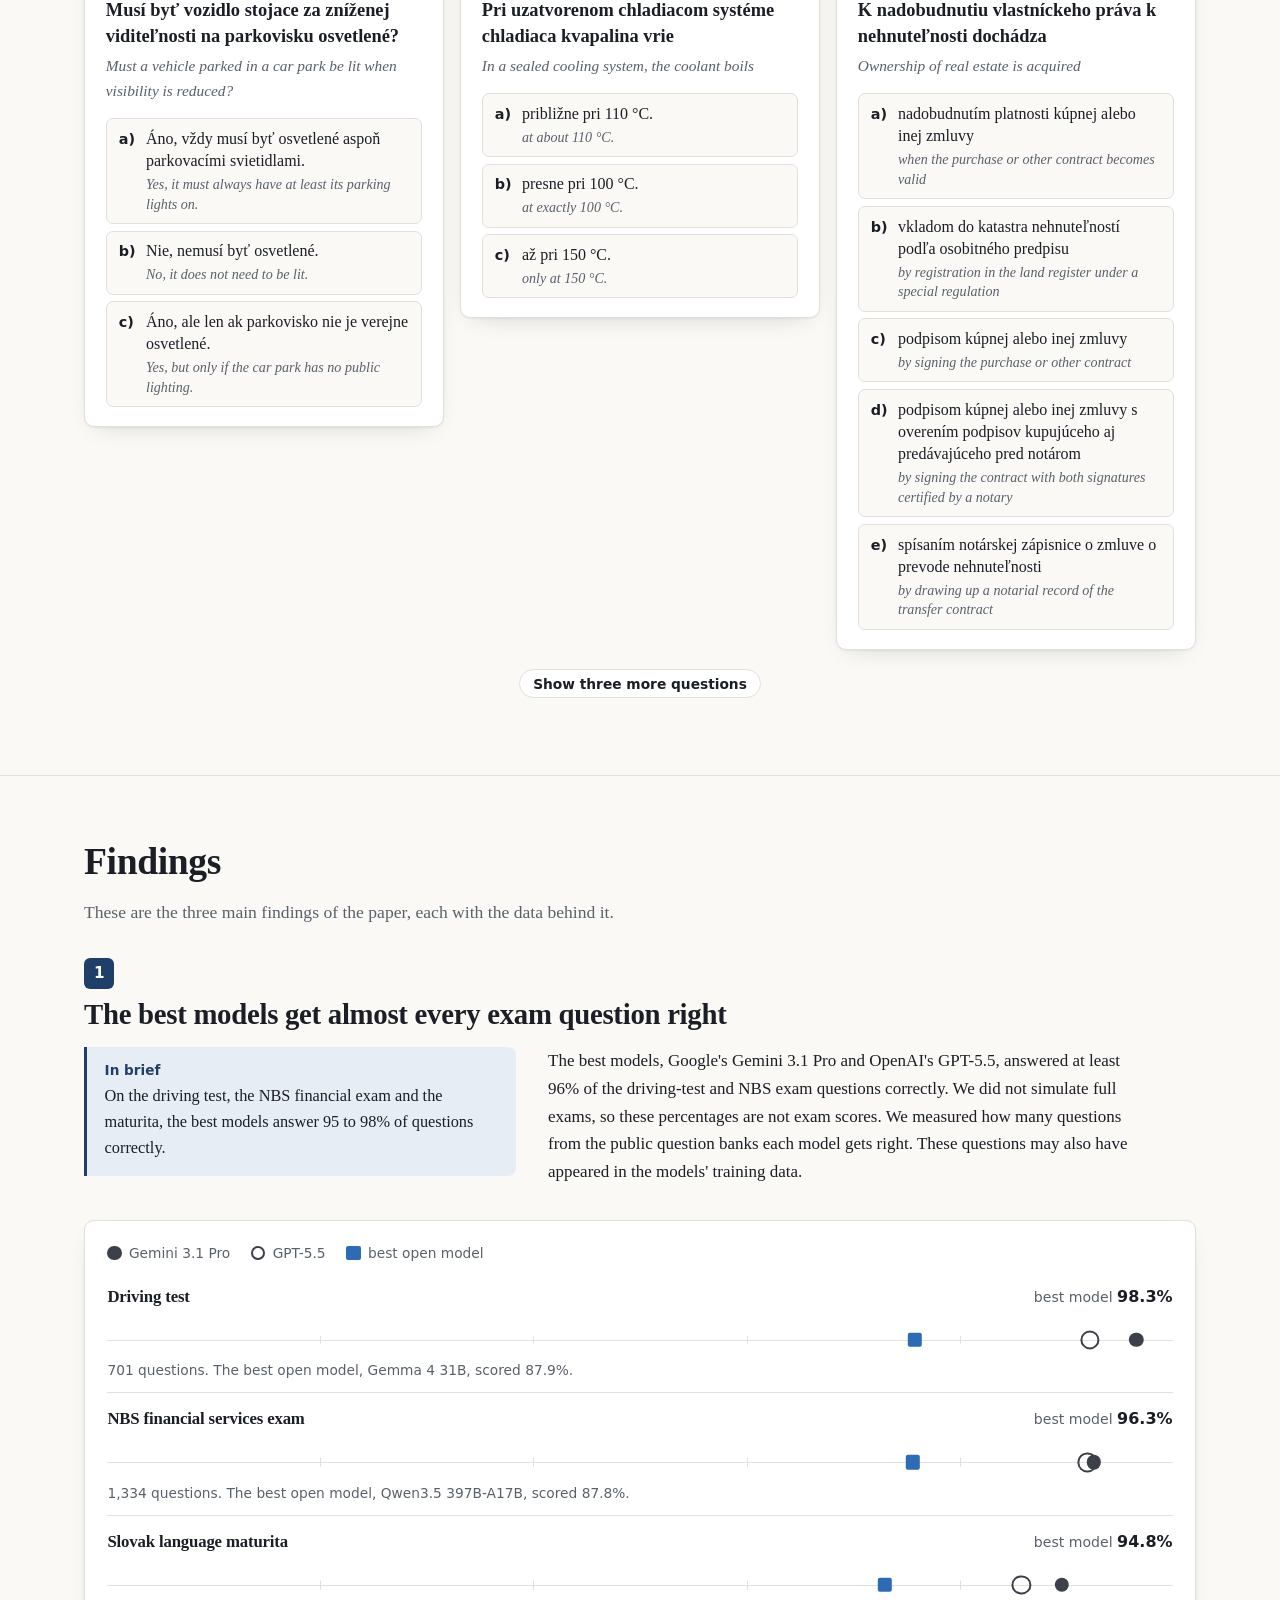
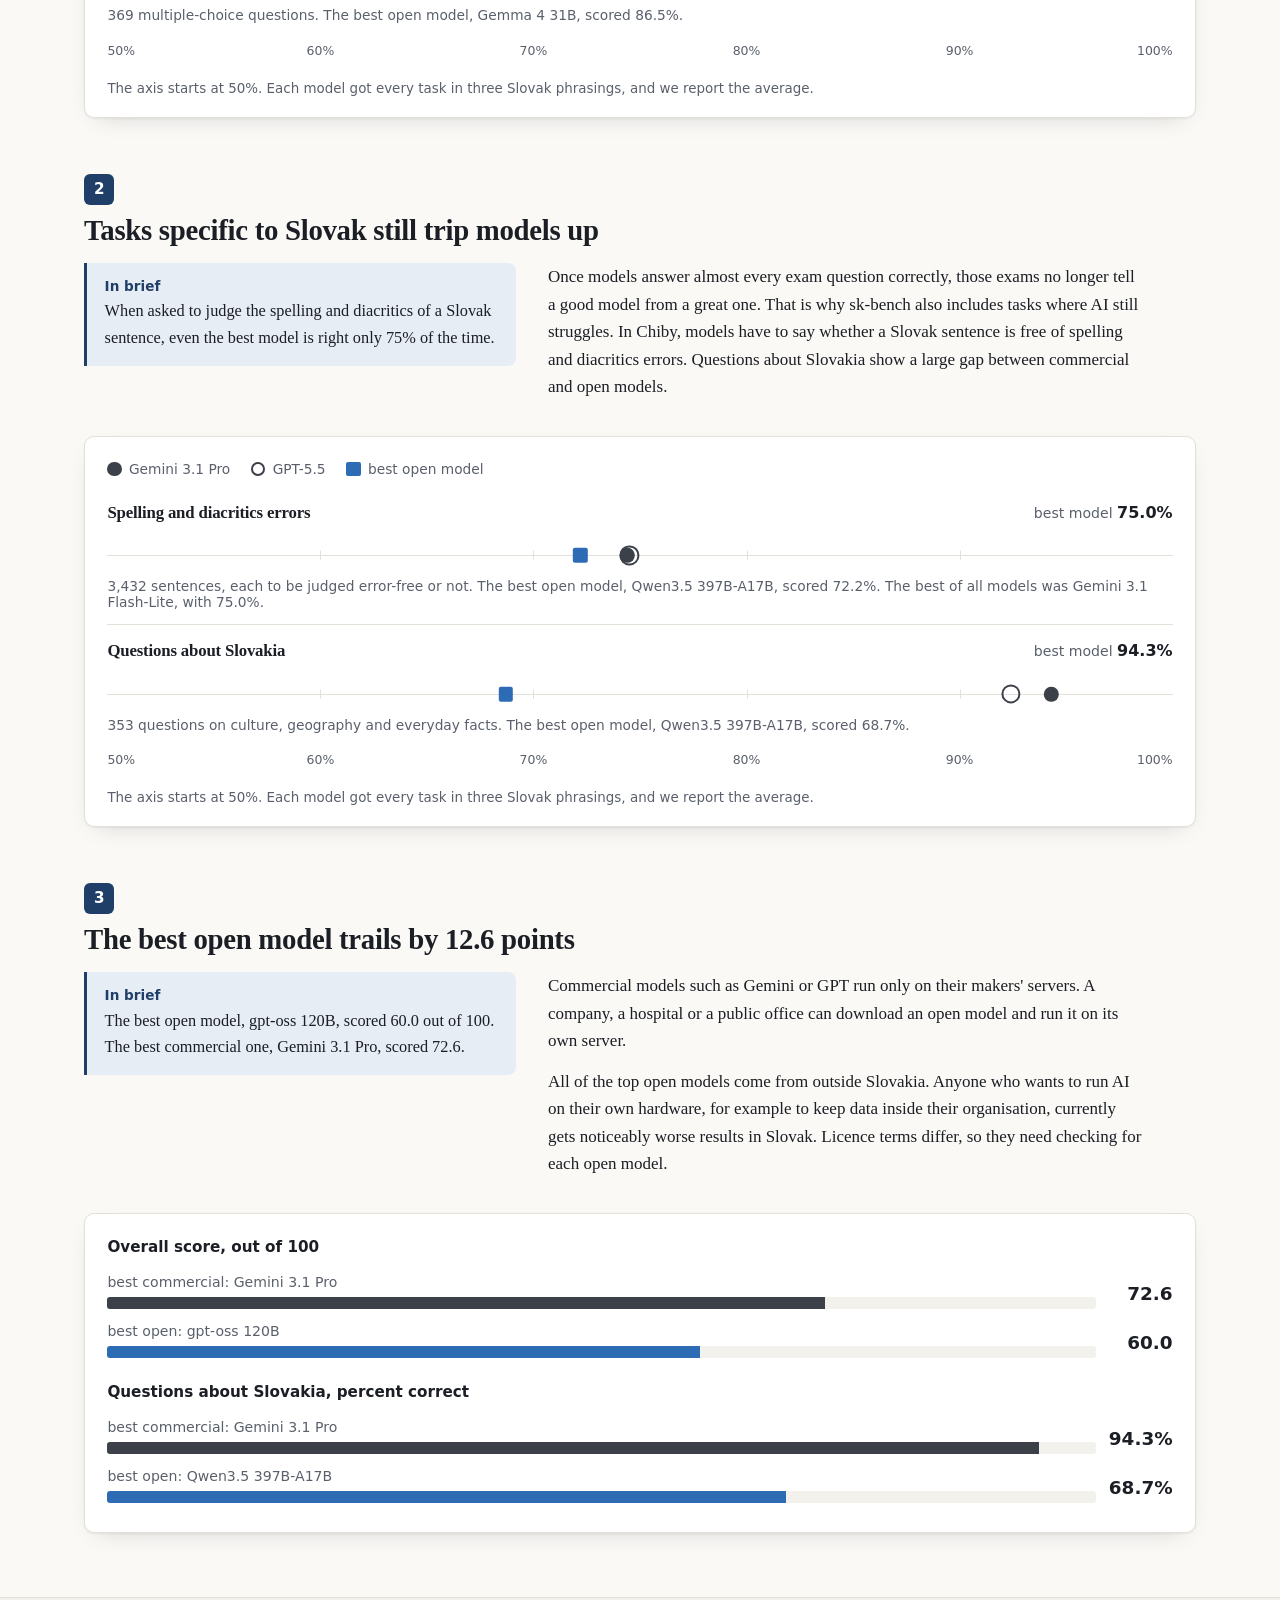
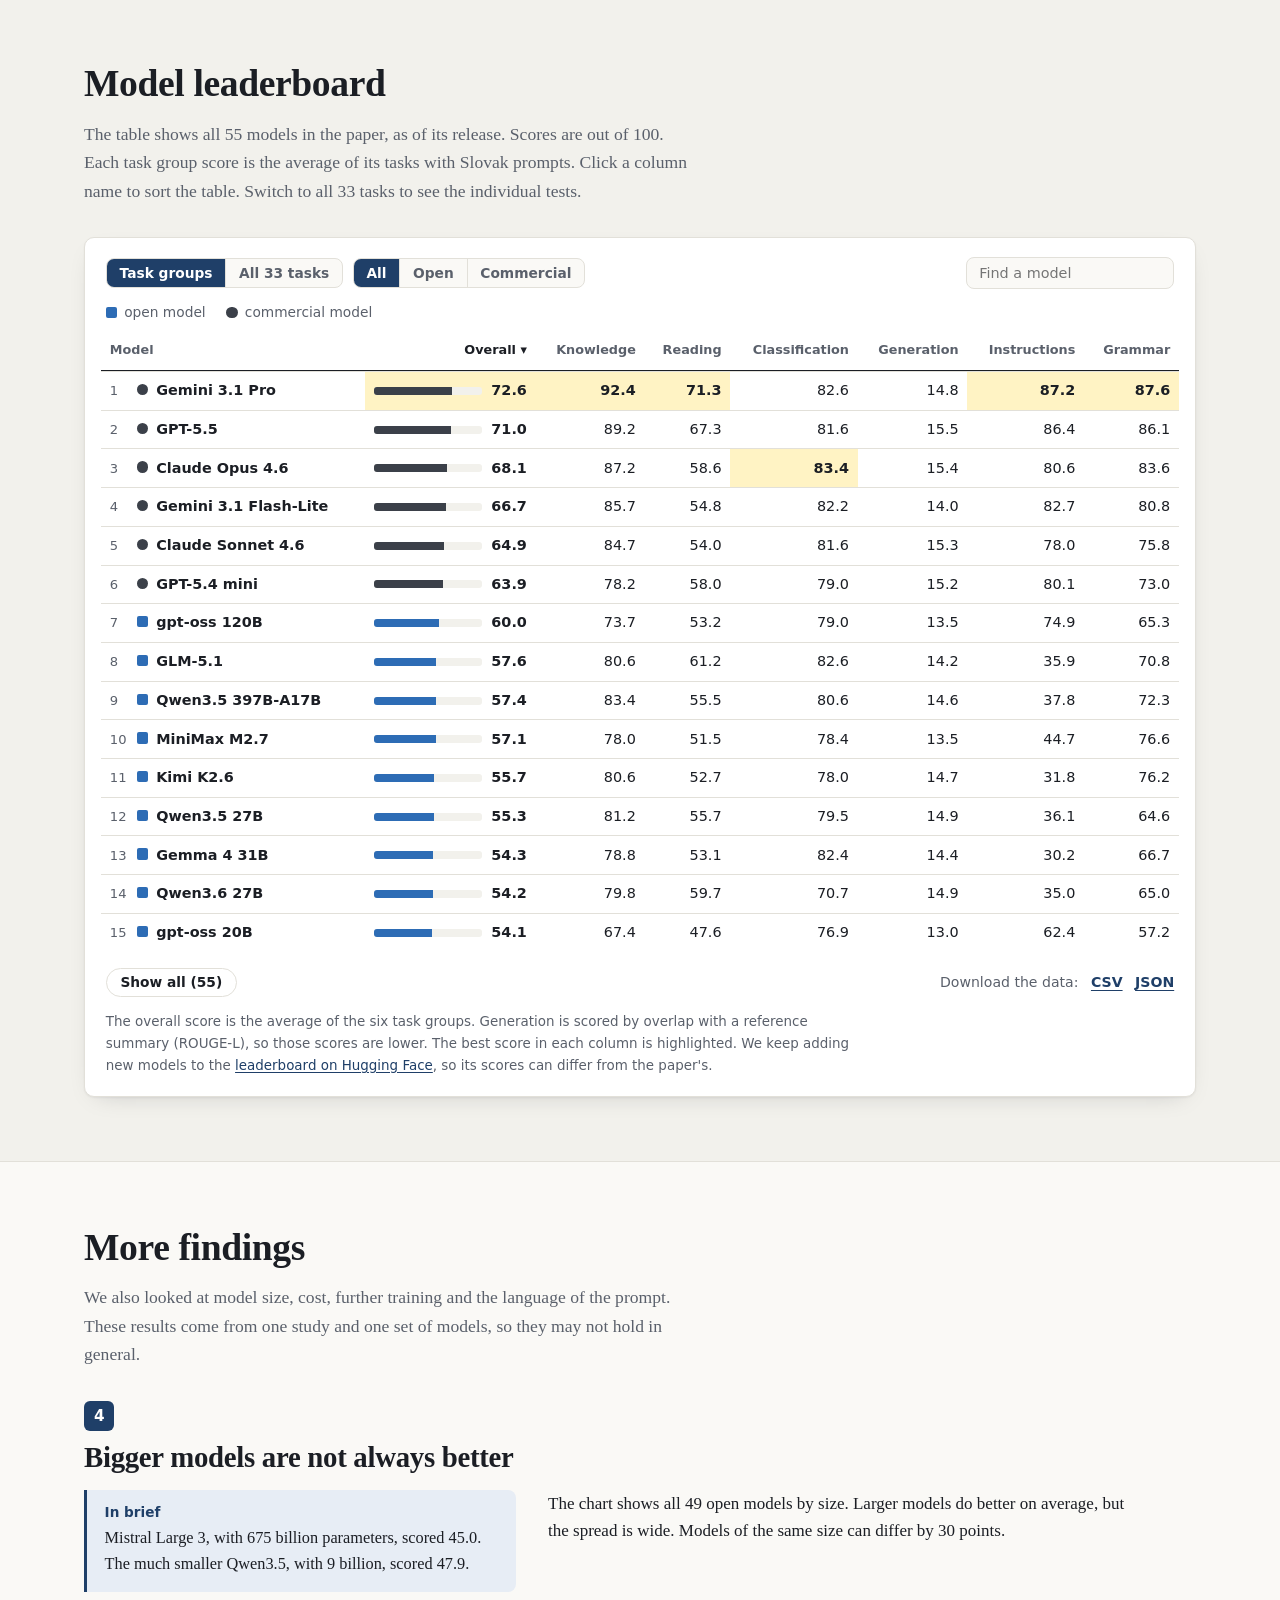
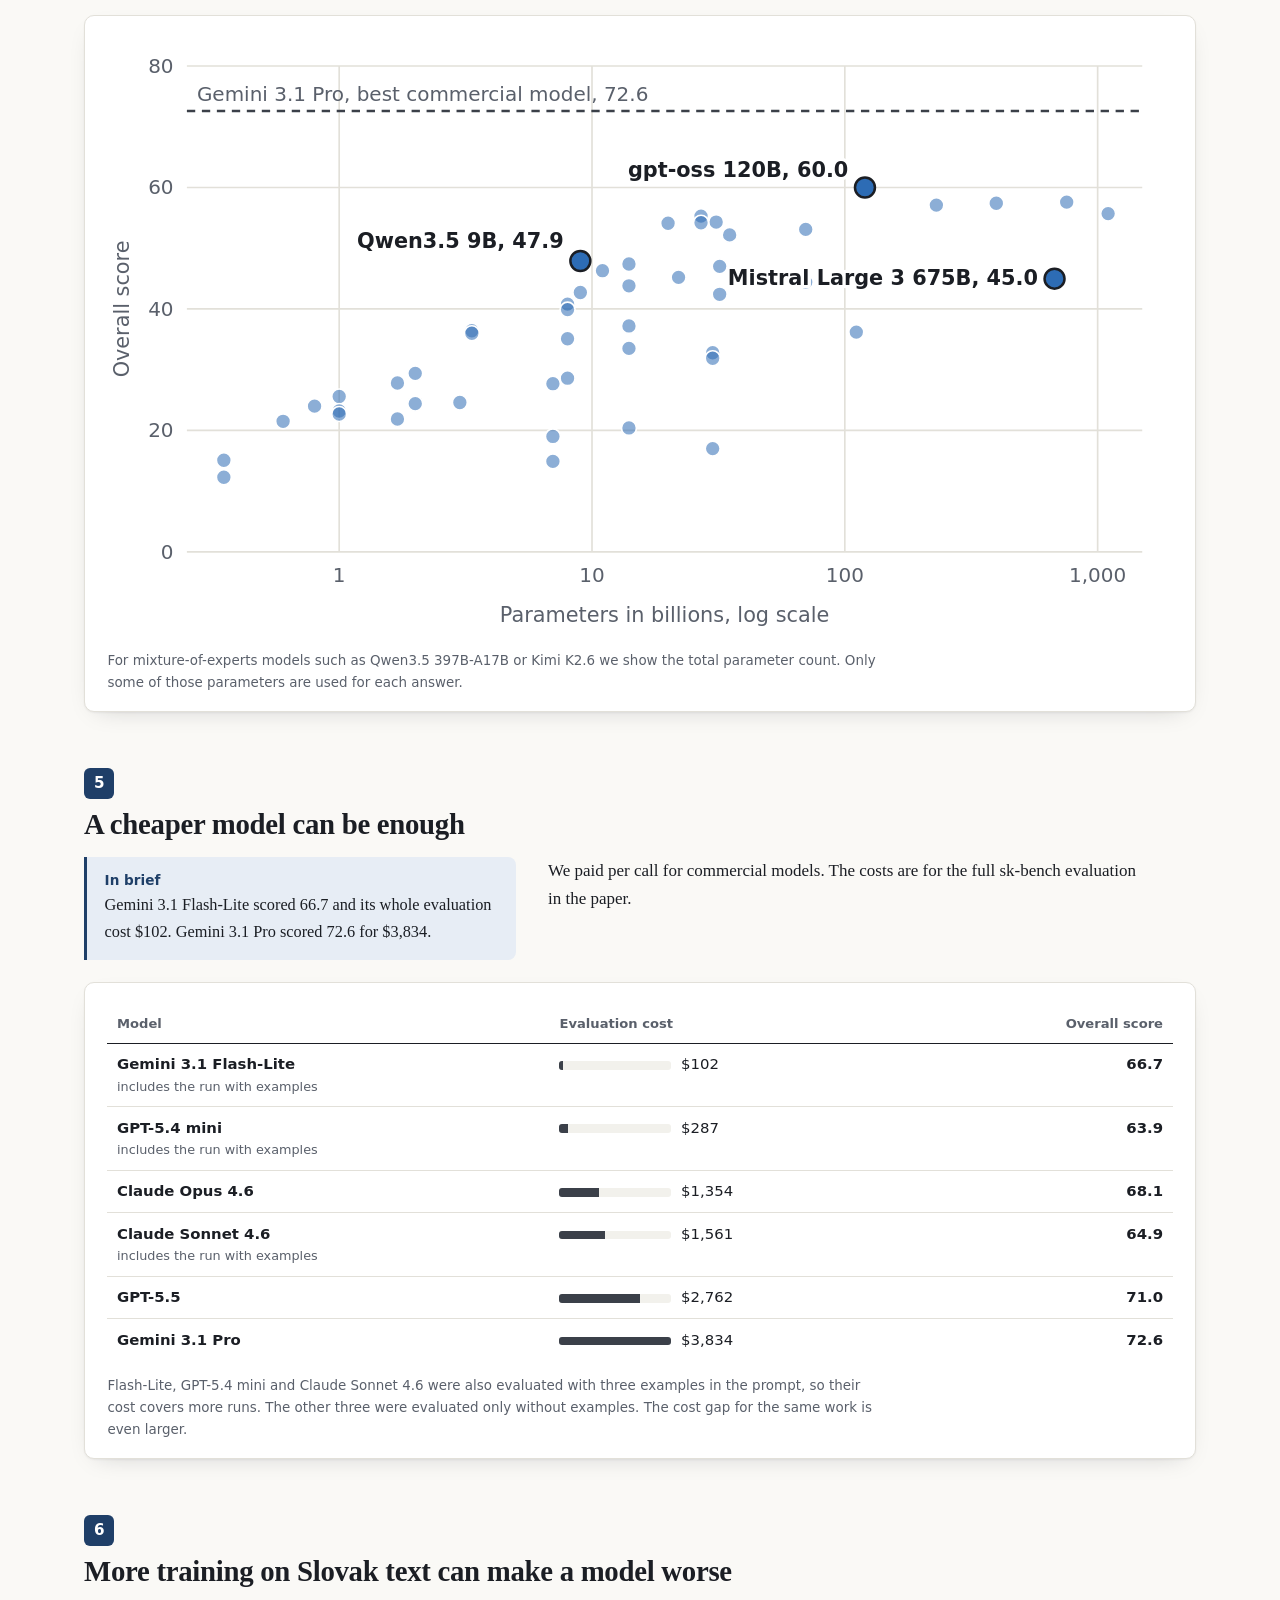
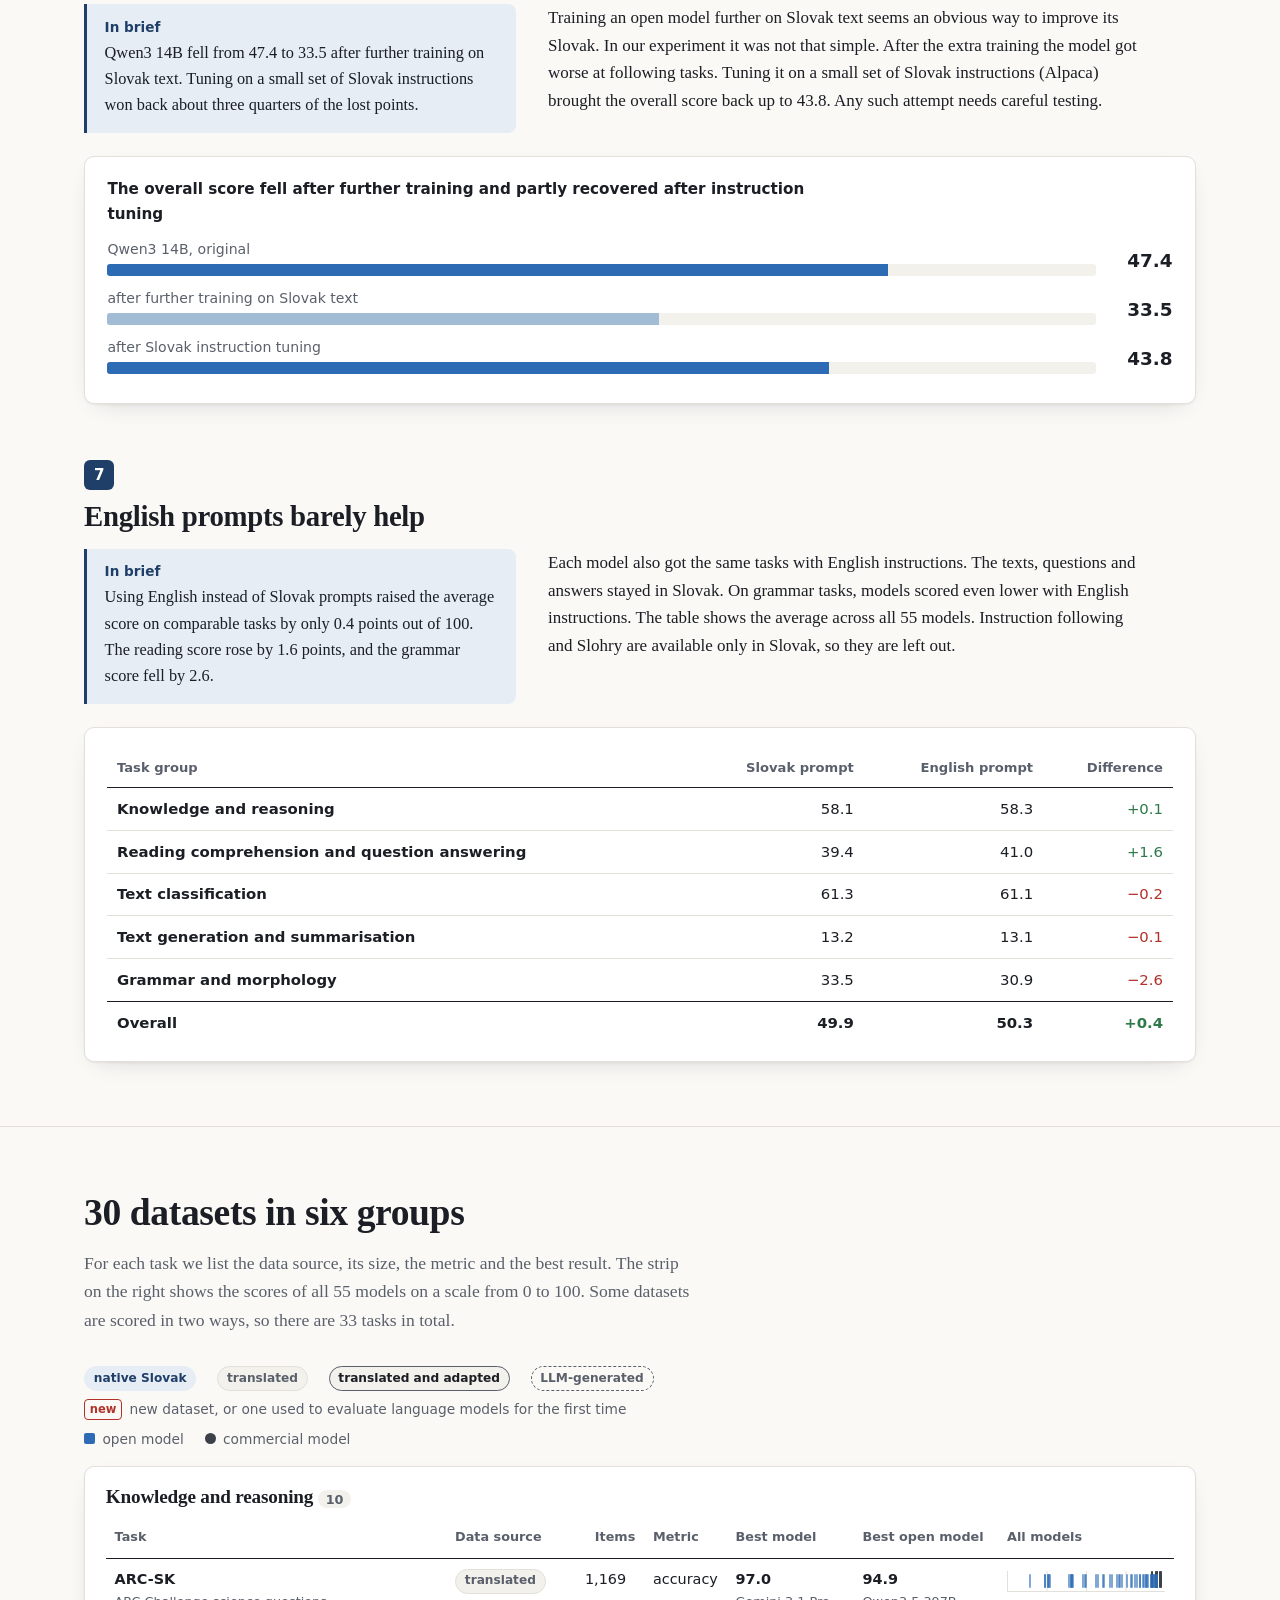
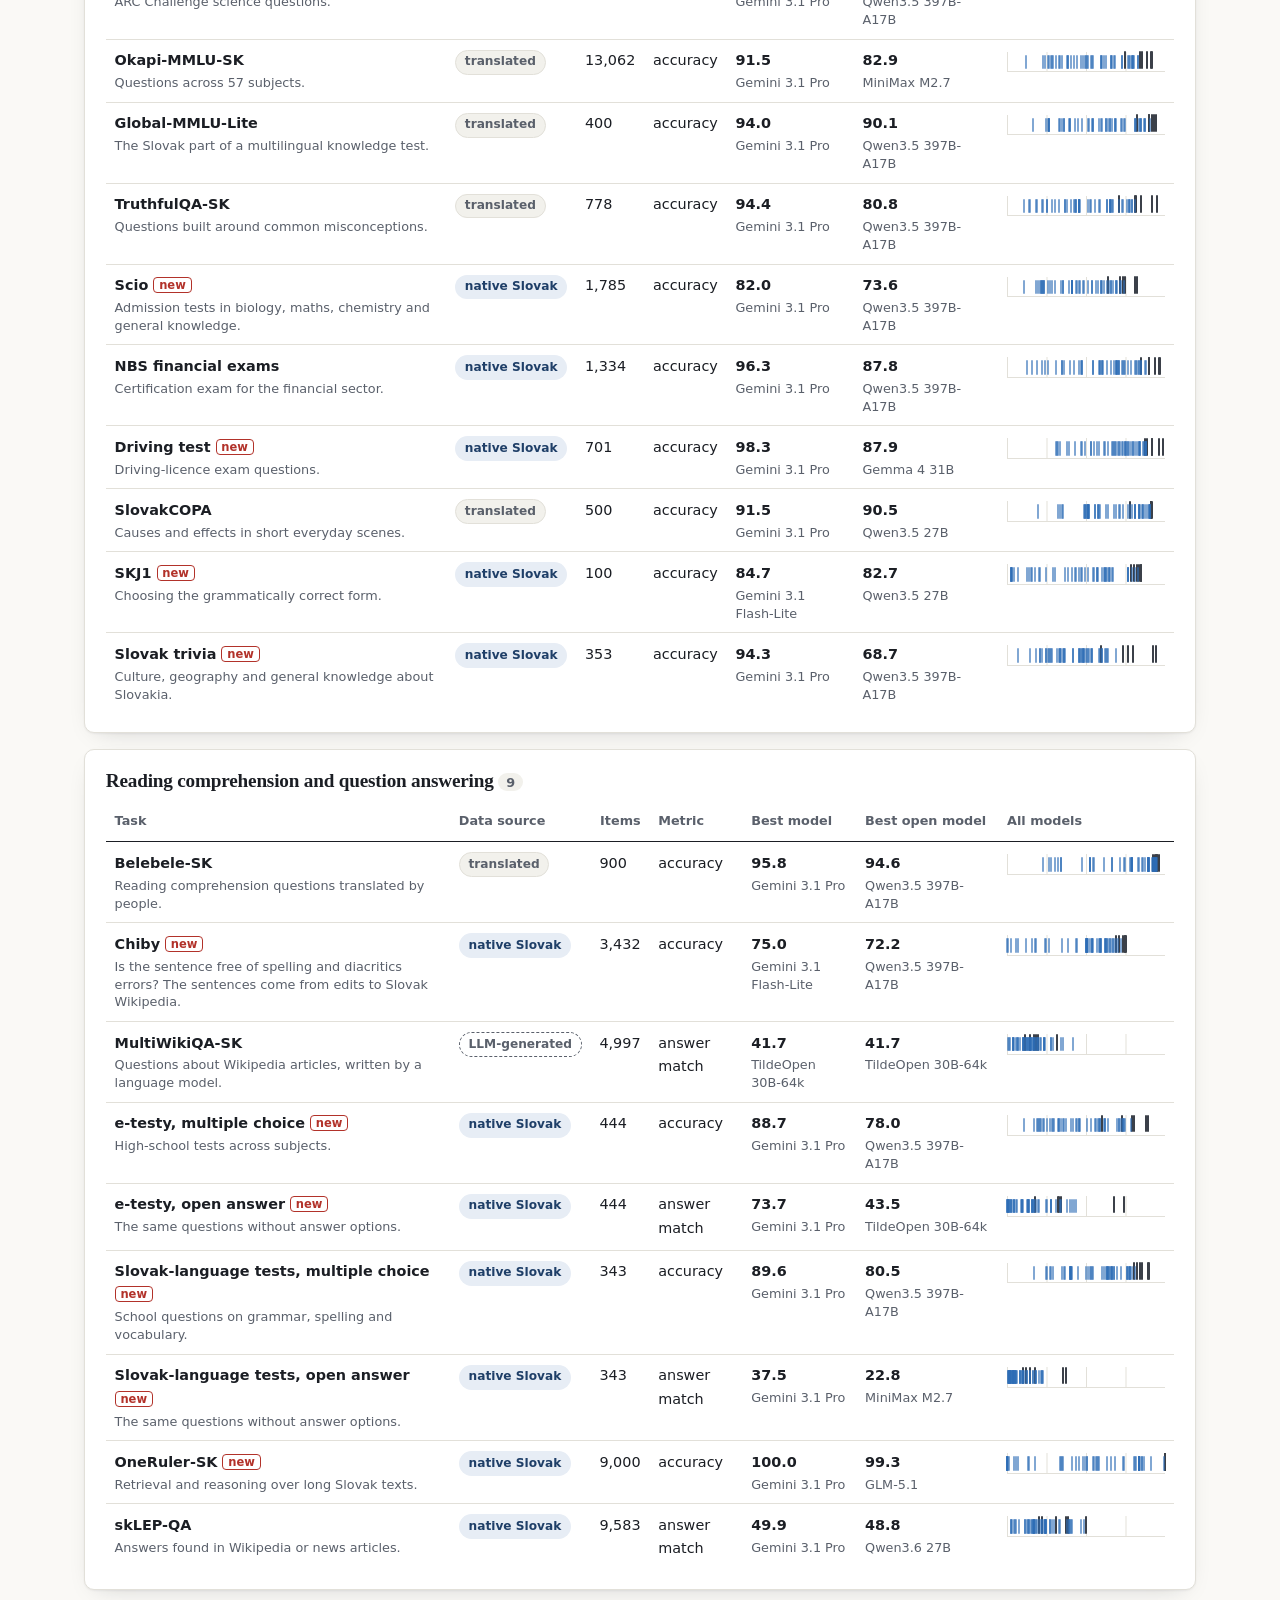
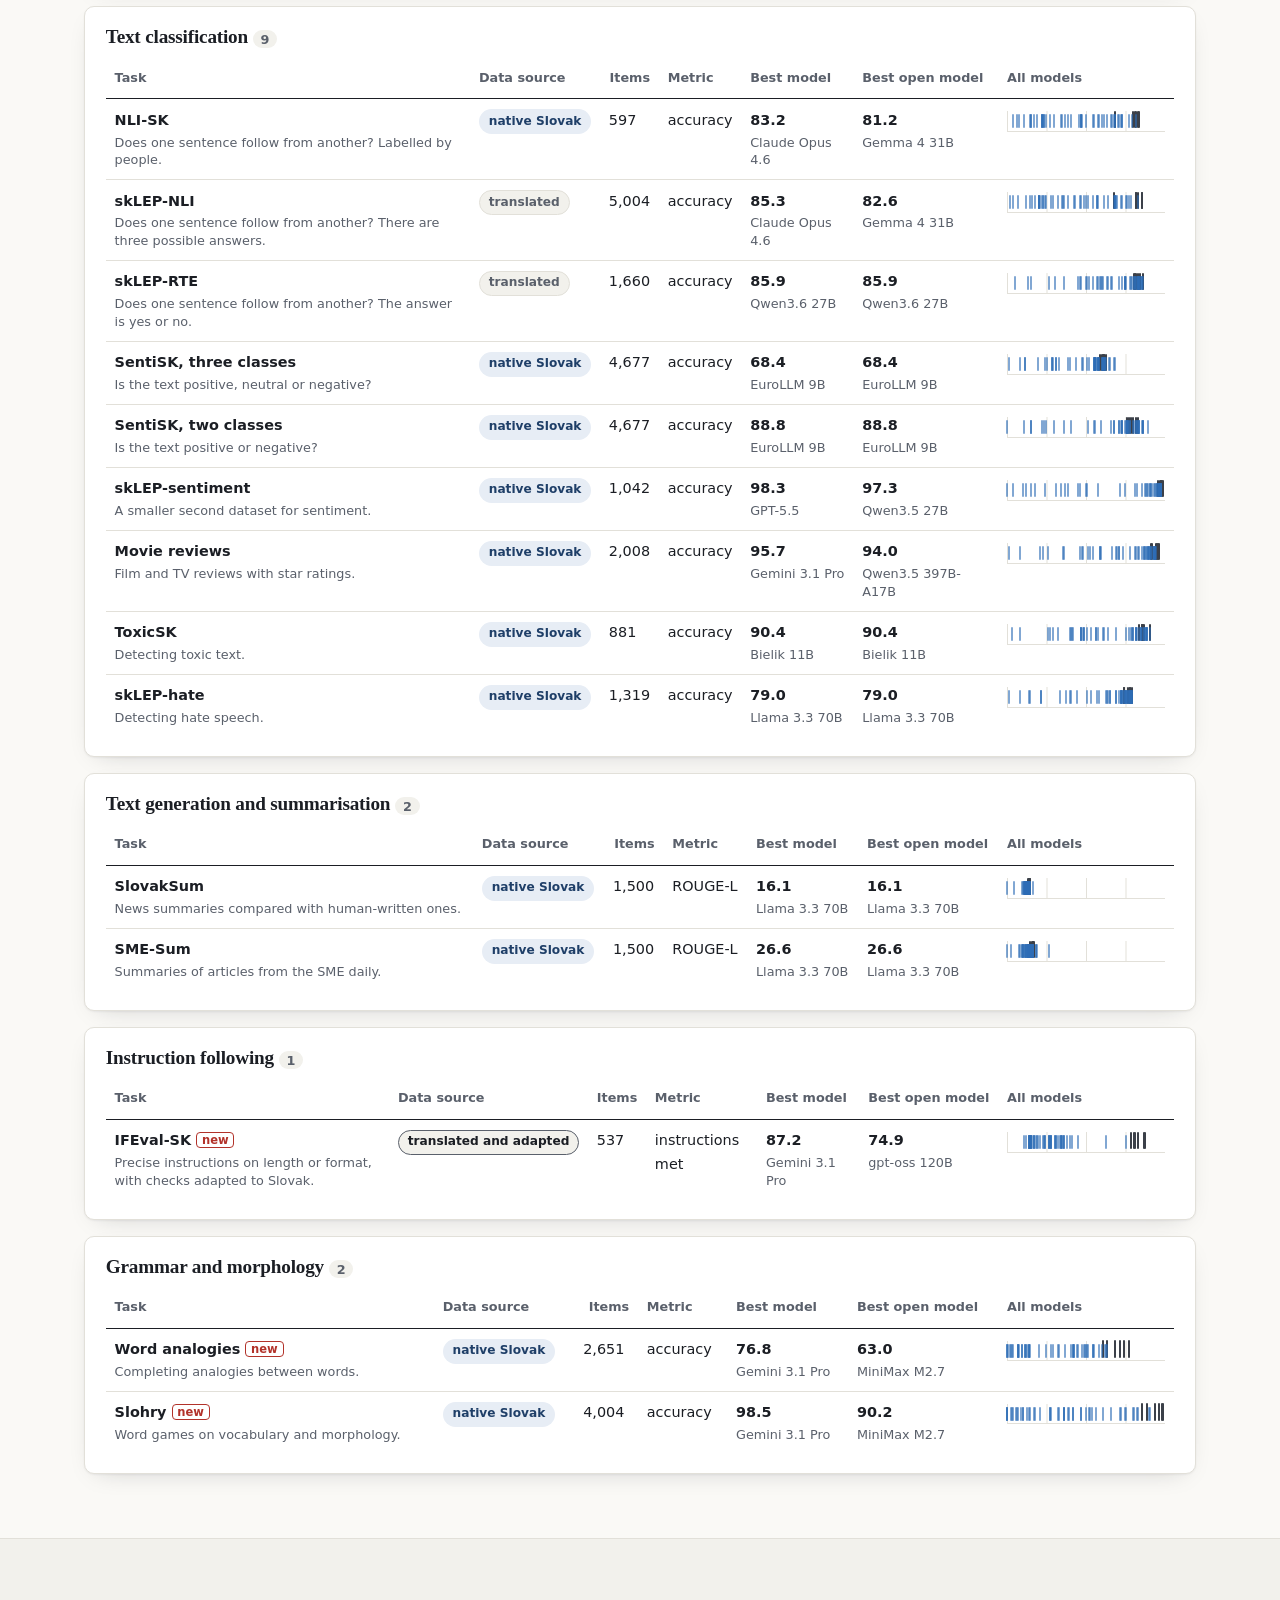
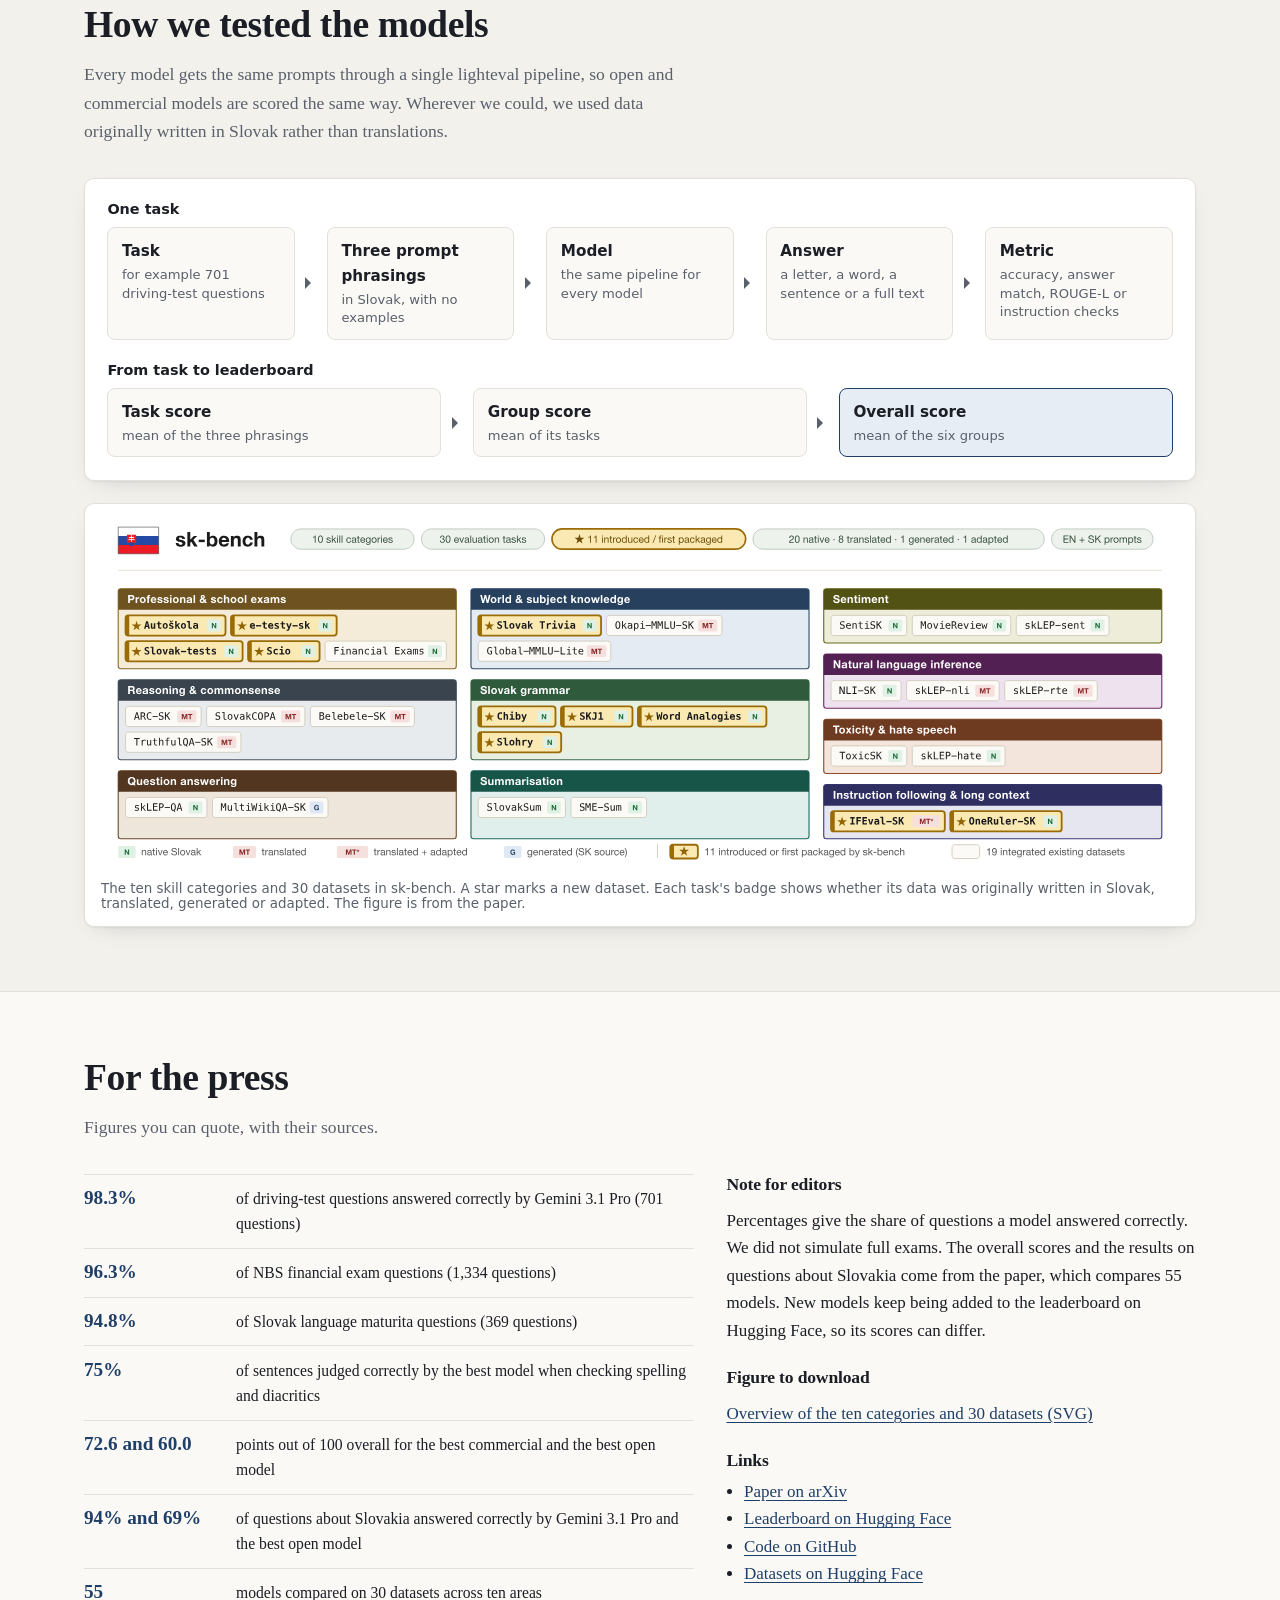
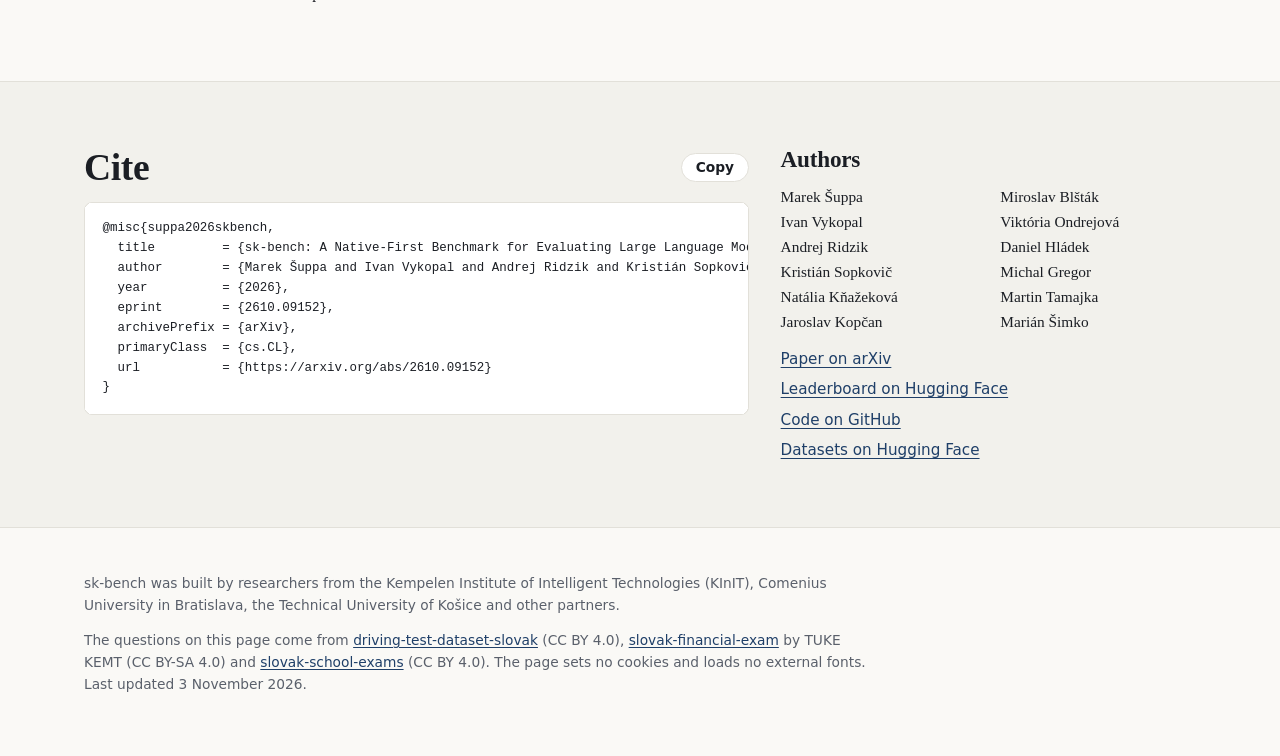
==== commit e9b1b8c0: "fix: rewrite the page copy in plain Slovak and English" ====
--- a/en/index.html
+++ b/en/index.html
@@ -3,13 +3,13 @@
 <head>
 <meta charset="utf-8">
 <meta name="viewport" content="width=device-width, initial-scale=1">
-<title>sk-bench: how well does AI understand Slovak</title>
-<meta name="description" content="sk-bench measures how well language models handle Slovak. 55 models, 30 datasets, results on the driving test, the NBS financial exam and the maturita, and the tasks where AI still falls short.">
+<title>How well does AI understand Slovak? | sk-bench</title>
+<meta name="description" content="sk-bench measures how well language models handle Slovak. We tested 55 models on 30 datasets, from driving-test, NBS exam and maturita questions to the tasks where AI still falls short.">
 <link rel="canonical" href="https://slovak-nlp.github.io/sk-bench/en/">
 <link rel="alternate" hreflang="sk" href="https://slovak-nlp.github.io/sk-bench/">
 <link rel="alternate" hreflang="en" href="https://slovak-nlp.github.io/sk-bench/en/">
 <meta property="og:title" content="How well does AI understand Slovak?">
-<meta property="og:description" content="sk-bench measures how well language models handle Slovak. 55 models, 30 datasets, results on the driving test, the NBS financial exam and the maturita, and the tasks where AI still falls short.">
+<meta property="og:description" content="sk-bench measures how well language models handle Slovak. We tested 55 models on 30 datasets, from driving-test, NBS exam and maturita questions to the tasks where AI still falls short.">
 <meta property="og:url" content="https://slovak-nlp.github.io/sk-bench/en/">
 <meta property="og:type" content="website">
 <meta name="citation_title" content="sk-bench: A Native-First Benchmark for Evaluating Large Language Models in Slovak">
@@ -364,24 +364,24 @@
 </div>
 
 <section class="block band" id="overview" aria-labelledby="overview-h"><div class="wrap">
-  <div class="sec-head"><h2 id="overview-h">What we found</h2><p class="intro">We built the first large benchmark of how well AI handles the Slovak language and compared 55 models on it. The best ones answer driving-test and school-exam questions almost perfectly. Tasks typical of Slovak still trip them up, and open models remain well behind commercial ones.</p></div>
-  <div class="cards"><article class="ocard card"><p class="big">98%</p><h3>Human exams</h3><p>Gemini 3.1 Pro answered 98% of driving-test questions correctly, 96% of the NBS financial exam and 95% of the Slovak maturita.</p><a href="#f1">Finding 1</a></article><article class="ocard card"><p class="big">3 in 4</p><h3>Spelling and diacritics</h3><p>Asked whether a Slovak sentence is free of errors, even the best models are right only about three times in four.</p><a href="#f2">Finding 2</a></article><article class="ocard card"><p class="big">12.6</p><h3>points between the best commercial and the best open model</h3><p>The best commercial model scored 72.6 out of 100 overall, the best open model 60.0.</p><a href="#f3">Finding 3</a></article></div>
+  <div class="sec-head"><h2 id="overview-h">What we found</h2><p class="intro">We built the first large benchmark that measures how well AI handles Slovak, and tested 55 models on it. The best ones answer driving-test and school-exam questions almost perfectly. They still struggle with tasks specific to Slovak, and open models remain well behind commercial ones.</p></div>
+  <div class="cards"><article class="ocard card"><p class="big">98%</p><h3>Exam questions</h3><p>Gemini 3.1 Pro answered 98% of driving-test questions correctly, 96% of NBS financial exam questions and 95% of Slovak maturita questions.</p><a href="#f1">Finding 1</a></article><article class="ocard card"><p class="big">3 in 4</p><h3>Spelling and diacritics</h3><p>When asked whether a Slovak sentence is free of errors, even the best models are right only about three times in four.</p><a href="#f2">Finding 2</a></article><article class="ocard card"><p class="big">12.6</p><h3>point gap between the best commercial and the best open model</h3><p>The best commercial model scored 72.6 out of 100 overall, and the best open model scored 60.0.</p><a href="#f3">Finding 3</a></article></div>
   <dl class="stats"><div><dt>55</dt><dd>models</dd></div><div><dt>30</dt><dd>datasets</dd></div><div><dt>33</dt><dd>scored tasks</dd></div><div><dt>11</dt><dd>new datasets</dd></div></dl>
 </div></section>
 
 <section class="block" id="try" aria-labelledby="try-h"><div class="wrap">
-  <div class="sec-head"><h2 id="try-h">Try it yourself</h2><p class="intro">Six real questions from the tests we used, shown in the original Slovak with an English translation. They are an illustration, not a human-versus-model comparison. Click the answer you think is right.</p></div>
+  <div class="sec-head"><h2 id="try-h">Try it yourself</h2><p class="intro">Here are six real questions from the tests we used, in the original Slovak with an English translation. They are only examples and do not compare people with models. Click the answer you think is right.</p></div>
   <div class="quiz"><article class="q card" data-a="1" data-stat="To fill in: how many of the 55 models answered this question correctly." data-todo="1"><p class="q-src">Driving test</p><p class="q-text" lang="sk">Musí byť vozidlo stojace za zníženej viditeľnosti na parkovisku osvetlené?</p><p class="q-tr" lang="en">Must a vehicle parked in a car park be lit when visibility is reduced?</p><ol class="opts"><li><button type="button" data-i="0"><b>a)</b><span><span lang="sk">Áno, vždy musí byť osvetlené aspoň parkovacími svietidlami.</span><small lang="en">Yes, it must always have at least its parking lights on.</small></span></button></li><li><button type="button" data-i="1"><b>b)</b><span><span lang="sk">Nie, nemusí byť osvetlené.</span><small lang="en">No, it does not need to be lit.</small></span></button></li><li><button type="button" data-i="2"><b>c)</b><span><span lang="sk">Áno, ale len ak parkovisko nie je verejne osvetlené.</span><small lang="en">Yes, but only if the car park has no public lighting.</small></span></button></li></ol><p class="verdict" aria-live="polite"></p></article><article class="q card" data-a="0" data-stat="To fill in: how many of the 55 models answered this question correctly." data-todo="1"><p class="q-src">Driving test</p><p class="q-text" lang="sk">Pri uzatvorenom chladiacom systéme chladiaca kvapalina vrie</p><p class="q-tr" lang="en">In a sealed cooling system, the coolant boils</p><ol class="opts"><li><button type="button" data-i="0"><b>a)</b><span><span lang="sk">približne pri 110 °C.</span><small lang="en">at about 110 °C.</small></span></button></li><li><button type="button" data-i="1"><b>b)</b><span><span lang="sk">presne pri 100 °C.</span><small lang="en">at exactly 100 °C.</small></span></button></li><li><button type="button" data-i="2"><b>c)</b><span><span lang="sk">až pri 150 °C.</span><small lang="en">only at 150 °C.</small></span></button></li></ol><p class="verdict" aria-live="polite"></p></article><article class="q card" data-a="1" data-stat="To fill in: how many of the 55 models answered this question correctly." data-todo="1"><p class="q-src">NBS financial exam</p><p class="q-text" lang="sk">K nadobudnutiu vlastníckeho práva k nehnuteľnosti dochádza</p><p class="q-tr" lang="en">Ownership of real estate is acquired</p><ol class="opts"><li><button type="button" data-i="0"><b>a)</b><span><span lang="sk">nadobudnutím platnosti kúpnej alebo inej zmluvy</span><small lang="en">when the purchase or other contract becomes valid</small></span></button></li><li><button type="button" data-i="1"><b>b)</b><span><span lang="sk">vkladom do katastra nehnuteľností podľa osobitného predpisu</span><small lang="en">by registration in the land register under a special regulation</small></span></button></li><li><button type="button" data-i="2"><b>c)</b><span><span lang="sk">podpisom kúpnej alebo inej zmluvy</span><small lang="en">by signing the purchase or other contract</small></span></button></li><li><button type="button" data-i="3"><b>d)</b><span><span lang="sk">podpisom kúpnej alebo inej zmluvy s overením podpisov kupujúceho aj predávajúceho pred notárom</span><small lang="en">by signing the contract with both signatures certified by a notary</small></span></button></li><li><button type="button" data-i="4"><b>e)</b><span><span lang="sk">spísaním notárskej zápisnice o zmluve o prevode nehnuteľnosti</span><small lang="en">by drawing up a notarial record of the transfer contract</small></span></button></li></ol><p class="verdict" aria-live="polite"></p></article><article class="q card" data-a="3" data-stat="To fill in: how many of the 55 models answered this question correctly." data-todo="1"><p class="q-src">NBS financial exam</p><p class="q-text" lang="sk">Blízkou osobou v priamom rade je</p><p class="q-tr" lang="en">A close relative in the direct line is</p><ol class="opts"><li><button type="button" data-i="0"><b>a)</b><span><span lang="sk">bratranec</span><small lang="en">a cousin</small></span></button></li><li><button type="button" data-i="1"><b>b)</b><span><span lang="sk">otcov brat</span><small lang="en">an uncle on the father&#x27;s side</small></span></button></li><li><button type="button" data-i="2"><b>c)</b><span><span lang="sk">druh/družka</span><small lang="en">an unmarried partner</small></span></button></li><li><button type="button" data-i="3"><b>d)</b><span><span lang="sk">syn</span><small lang="en">a son</small></span></button></li><li><button type="button" data-i="4"><b>e)</b><span><span lang="sk">neter</span><small lang="en">a niece</small></span></button></li></ol><p class="verdict" aria-live="polite"></p></article><article class="q card" data-a="2" data-stat="To fill in: how many of the 55 models answered this question correctly." data-todo="1"><p class="q-src">Maturita in Slovak, 2024</p><p class="q-text" lang="sk">Taliančina patrí do rovnakej jazykovej skupiny indoeurópskych jazykov ako</p><p class="q-tr" lang="en">Italian belongs to the same group of Indo-European languages as</p><ol class="opts"><li><button type="button" data-i="0"><b>a)</b><span><span lang="sk">dánčina.</span><small lang="en">Danish.</small></span></button></li><li><button type="button" data-i="1"><b>b)</b><span><span lang="sk">nemčina.</span><small lang="en">German.</small></span></button></li><li><button type="button" data-i="2"><b>c)</b><span><span lang="sk">rumunčina.</span><small lang="en">Romanian.</small></span></button></li><li><button type="button" data-i="3"><b>d)</b><span><span lang="sk">bulharčina.</span><small lang="en">Bulgarian.</small></span></button></li></ol><p class="verdict" aria-live="polite"></p></article><article class="q card" data-a="3" data-stat="To fill in: how many of the 55 models answered this question correctly." data-todo="1"><p class="q-src">Maturita in Slovak, 2024</p><p class="q-text" lang="sk">V ktorej možnosti sa nachádza vokalizovaná predložka?</p><p class="q-tr" lang="en">Which option contains a vocalized preposition (one with an added vowel, such as s becoming so)?</p><ol class="opts"><li><button type="button" data-i="0"><b>a)</b><span><span lang="sk">za kladné vybavenie</span></span></button></li><li><button type="button" data-i="1"><b>b)</b><span><span lang="sk">na osobnom pohovore</span></span></button></li><li><button type="button" data-i="2"><b>c)</b><span><span lang="sk">dorozumiem sa aj po maďarsky</span></span></button></li><li><button type="button" data-i="3"><b>d)</b><span><span lang="sk">skúsenosti so spoluorganizovaním</span></span></button></li></ol><p class="verdict" aria-live="polite"></p></article></div>
   <p class="quiz-more" hidden><button class="btn small" type="button">Show three more questions</button></p>
 </div></section>
 
 <section class="block" id="findings" aria-labelledby="findings-h"><div class="wrap">
-  <div class="sec-head"><h2 id="findings-h">Findings</h2><p class="intro">Three main findings from the paper, each with the data behind it.</p></div>
-  <div class="findings"><article class="finding" id="f1" aria-labelledby="f1-h"><p class="fnum"><span class="badge">1</span></p><h3 id="f1-h">Human exams are nearly solved</h3><div class="f-grid"><div class="brief"><p class="brief-h">In brief</p><p>On the driving test, the NBS financial exam and the maturita, the best models answer 95 to 98% of questions correctly.</p></div><div class="f-body"><p>The best models, Gemini 3.1 Pro from Google and GPT-5.5 from OpenAI, answered more than 96% of the questions from both exams correctly. We did not simulate full exams, and the percentages are not exam points. We measured how many questions from the public question banks a model gets right. Public questions may also have appeared in the data the models were trained on.</p></div></div><div class="fig card"><p class="legend" aria-hidden="true"><span><i class="dot d-gem"></i>Gemini 3.1 Pro</span><span><i class="dot d-gpt"></i>GPT-5.5</span><span><i class="dot d-open"></i>best open model</span></p><div class="row"><div class="row-head"><h4>Driving test</h4><span class="rtop">best model <b>98.3%</b></span></div><div class="track" role="img" aria-label="Driving test: Gemini 3.1 Pro 98.3%, GPT-5.5 96.1%, best open model Gemma 4 31B 87.9%"><i class="tick" style="left:20.00%"></i><i class="tick" style="left:40.00%"></i><i class="tick" style="left:60.00%"></i><i class="tick" style="left:80.00%"></i><i class="dot d-open" style="left:75.80%"></i><i class="dot d-gpt" style="left:92.20%"></i><i class="dot d-gem" style="left:96.60%"></i></div><p class="note">701 questions. Best open model: Gemma 4 31B, 87.9%.</p></div><div class="row"><div class="row-head"><h4>NBS financial services exam</h4><span class="rtop">best model <b>96.3%</b></span></div><div class="track" role="img" aria-label="NBS financial services exam: Gemini 3.1 Pro 96.3%, GPT-5.5 96.0%, best open model Qwen3.5 397B-A17B 87.8%"><i class="tick" style="left:20.00%"></i><i class="tick" style="left:40.00%"></i><i class="tick" style="left:60.00%"></i><i class="tick" style="left:80.00%"></i><i class="dot d-open" style="left:75.60%"></i><i class="dot d-gpt" style="left:92.00%"></i><i class="dot d-gem" style="left:92.60%"></i></div><p class="note">1,334 questions. Best open model: Qwen3.5 397B-A17B, 87.8%.</p></div><div class="row"><div class="row-head"><h4>Maturita in Slovak language</h4><span class="rtop">best model <b>94.8%</b></span></div><div class="track" role="img" aria-label="Maturita in Slovak language: Gemini 3.1 Pro 94.8%, GPT-5.5 92.9%, best open model Gemma 4 31B 86.5%"><i class="tick" style="left:20.00%"></i><i class="tick" style="left:40.00%"></i><i class="tick" style="left:60.00%"></i><i class="tick" style="left:80.00%"></i><i class="dot d-open" style="left:73.00%"></i><i class="dot d-gpt" style="left:85.80%"></i><i class="dot d-gem" style="left:89.60%"></i></div><p class="note">369 multiple-choice questions. Best open model: Gemma 4 31B, 86.5%.</p></div><div class="axis" aria-hidden="true"><span style="left:0.00%">50%</span><span style="left:20.00%">60%</span><span style="left:40.00%">70%</span><span style="left:60.00%">80%</span><span style="left:80.00%">90%</span><span style="left:100.00%">100%</span></div><p class="fig-note">The axis starts at 50%. Every model saw each task in three Slovak phrasings, and we report the mean.</p></div></article><article class="finding" id="f2" aria-labelledby="f2-h"><p class="fnum"><span class="badge">2</span></p><h3 id="f2-h">Slovak specifics still trip them up</h3><div class="f-grid"><div class="brief"><p class="brief-h">In brief</p><p>Asked to judge the spelling and diacritics of a Slovak sentence, even the best model is right only 75% of the time.</p></div><div class="f-body"><p>Once models pass human exams almost perfectly, those exams no longer separate a good model from a great one. So sk-bench also has tasks where AI still struggles. In Chiby, models must say whether a Slovak sentence is free of spelling and diacritics errors. Questions about Slovakia show a large gap between commercial and open models.</p></div></div><div class="fig card"><p class="legend" aria-hidden="true"><span><i class="dot d-gem"></i>Gemini 3.1 Pro</span><span><i class="dot d-gpt"></i>GPT-5.5</span><span><i class="dot d-open"></i>best open model</span></p><div class="row"><div class="row-head"><h4>Spelling and diacritics errors</h4><span class="rtop">best model <b>75.0%</b></span></div><div class="track" role="img" aria-label="Spelling and diacritics errors: Gemini 3.1 Pro 74.4%, GPT-5.5 74.5%, best open model Qwen3.5 397B-A17B 72.2%"><i class="tick" style="left:20.00%"></i><i class="tick" style="left:40.00%"></i><i class="tick" style="left:60.00%"></i><i class="tick" style="left:80.00%"></i><i class="dot d-open" style="left:44.40%"></i><i class="dot d-gpt" style="left:49.00%"></i><i class="dot d-gem" style="left:48.80%"></i></div><p class="note">3,432 sentences, the model says whether each is error-free. Best open model: Qwen3.5 397B-A17B, 72.2%. The best score of any model is Gemini 3.1 Flash-Lite, 75.0%.</p></div><div class="row"><div class="row-head"><h4>Questions about Slovakia</h4><span class="rtop">best model <b>94.3%</b></span></div><div class="track" role="img" aria-label="Questions about Slovakia: Gemini 3.1 Pro 94.3%, GPT-5.5 92.4%, best open model Qwen3.5 397B-A17B 68.7%"><i class="tick" style="left:20.00%"></i><i class="tick" style="left:40.00%"></i><i class="tick" style="left:60.00%"></i><i class="tick" style="left:80.00%"></i><i class="dot d-open" style="left:37.40%"></i><i class="dot d-gpt" style="left:84.80%"></i><i class="dot d-gem" style="left:88.60%"></i></div><p class="note">353 questions on culture, geography and everyday facts. Best open model: Qwen3.5 397B-A17B, 68.7%.</p></div><div class="axis" aria-hidden="true"><span style="left:0.00%">50%</span><span style="left:20.00%">60%</span><span style="left:40.00%">70%</span><span style="left:60.00%">80%</span><span style="left:80.00%">90%</span><span style="left:100.00%">100%</span></div><p class="fig-note">The axis starts at 50%. Every model saw each task in three Slovak phrasings, and we report the mean.</p></div></article><article class="finding" id="f3" aria-labelledby="f3-h"><p class="fnum"><span class="badge">3</span></p><h3 id="f3-h">The best open model trails by 12.6 points</h3><div class="f-grid"><div class="brief"><p class="brief-h">In brief</p><p>The best open model, gpt-oss 120B, scored 60.0 out of 100. The best commercial one, Gemini 3.1 Pro, scored 72.6.</p></div><div class="f-body"><p>Commercial models such as Gemini or GPT run only on their makers&#x27; servers. An open model can be downloaded and run on its own server by a company, a hospital or a public office.</p><p>All of the top open models come from outside Slovakia. Anyone who wants to run AI on their own hardware, for example to keep data inside the organisation, gets noticeably worse Slovak today. Licence terms differ between open models and need checking for each one.</p></div></div><div class="fig card"><div class="bars"><p class=bars-title>Overall score, out of 100</p><div class="bar"><span class="bar-label">best commercial: Gemini 3.1 Pro</span><span class="bar-track"><i class="b-com" style="width:72.6%"></i></span><span class="bar-val">72.6</span></div><div class="bar"><span class="bar-label">best open: gpt-oss 120B</span><span class="bar-track"><i class="b-open" style="width:60.0%"></i></span><span class="bar-val">60.0</span></div></div><div class="bars"><p class=bars-title>Questions about Slovakia, percent correct</p><div class="bar"><span class="bar-label">best commercial: Gemini 3.1 Pro</span><span class="bar-track"><i class="b-com" style="width:94.3%"></i></span><span class="bar-val">94.3%</span></div><div class="bar"><span class="bar-label">best open: Qwen3.5 397B-A17B</span><span class="bar-track"><i class="b-open" style="width:68.7%"></i></span><span class="bar-val">68.7%</span></div></div></div></article></div>
+  <div class="sec-head"><h2 id="findings-h">Findings</h2><p class="intro">These are the three main findings of the paper, each with the data behind it.</p></div>
+  <div class="findings"><article class="finding" id="f1" aria-labelledby="f1-h"><p class="fnum"><span class="badge">1</span></p><h3 id="f1-h">The best models get almost every exam question right</h3><div class="f-grid"><div class="brief"><p class="brief-h">In brief</p><p>On the driving test, the NBS financial exam and the maturita, the best models answer 95 to 98% of questions correctly.</p></div><div class="f-body"><p>The best models, Google&#x27;s Gemini 3.1 Pro and OpenAI&#x27;s GPT-5.5, answered at least 96% of the driving-test and NBS exam questions correctly. We did not simulate full exams, so these percentages are not exam scores. We measured how many questions from the public question banks each model gets right. These questions may also have appeared in the models&#x27; training data.</p></div></div><div class="fig card"><p class="legend" aria-hidden="true"><span><i class="dot d-gem"></i>Gemini 3.1 Pro</span><span><i class="dot d-gpt"></i>GPT-5.5</span><span><i class="dot d-open"></i>best open model</span></p><div class="row"><div class="row-head"><h4>Driving test</h4><span class="rtop">best model <b>98.3%</b></span></div><div class="track" role="img" aria-label="Driving test: Gemini 3.1 Pro 98.3%, GPT-5.5 96.1%, best open model Gemma 4 31B 87.9%"><i class="tick" style="left:20.00%"></i><i class="tick" style="left:40.00%"></i><i class="tick" style="left:60.00%"></i><i class="tick" style="left:80.00%"></i><i class="dot d-open" style="left:75.80%"></i><i class="dot d-gpt" style="left:92.20%"></i><i class="dot d-gem" style="left:96.60%"></i></div><p class="note">701 questions. The best open model, Gemma 4 31B, scored 87.9%.</p></div><div class="row"><div class="row-head"><h4>NBS financial services exam</h4><span class="rtop">best model <b>96.3%</b></span></div><div class="track" role="img" aria-label="NBS financial services exam: Gemini 3.1 Pro 96.3%, GPT-5.5 96.0%, best open model Qwen3.5 397B-A17B 87.8%"><i class="tick" style="left:20.00%"></i><i class="tick" style="left:40.00%"></i><i class="tick" style="left:60.00%"></i><i class="tick" style="left:80.00%"></i><i class="dot d-open" style="left:75.60%"></i><i class="dot d-gpt" style="left:92.00%"></i><i class="dot d-gem" style="left:92.60%"></i></div><p class="note">1,334 questions. The best open model, Qwen3.5 397B-A17B, scored 87.8%.</p></div><div class="row"><div class="row-head"><h4>Slovak language maturita</h4><span class="rtop">best model <b>94.8%</b></span></div><div class="track" role="img" aria-label="Slovak language maturita: Gemini 3.1 Pro 94.8%, GPT-5.5 92.9%, best open model Gemma 4 31B 86.5%"><i class="tick" style="left:20.00%"></i><i class="tick" style="left:40.00%"></i><i class="tick" style="left:60.00%"></i><i class="tick" style="left:80.00%"></i><i class="dot d-open" style="left:73.00%"></i><i class="dot d-gpt" style="left:85.80%"></i><i class="dot d-gem" style="left:89.60%"></i></div><p class="note">369 multiple-choice questions. The best open model, Gemma 4 31B, scored 86.5%.</p></div><div class="axis" aria-hidden="true"><span style="left:0.00%">50%</span><span style="left:20.00%">60%</span><span style="left:40.00%">70%</span><span style="left:60.00%">80%</span><span style="left:80.00%">90%</span><span style="left:100.00%">100%</span></div><p class="fig-note">The axis starts at 50%. Each model got every task in three Slovak phrasings, and we report the average.</p></div></article><article class="finding" id="f2" aria-labelledby="f2-h"><p class="fnum"><span class="badge">2</span></p><h3 id="f2-h">Tasks specific to Slovak still trip models up</h3><div class="f-grid"><div class="brief"><p class="brief-h">In brief</p><p>When asked to judge the spelling and diacritics of a Slovak sentence, even the best model is right only 75% of the time.</p></div><div class="f-body"><p>Once models answer almost every exam question correctly, those exams no longer tell a good model from a great one. That is why sk-bench also includes tasks where AI still struggles. In Chiby, models have to say whether a Slovak sentence is free of spelling and diacritics errors. Questions about Slovakia show a large gap between commercial and open models.</p></div></div><div class="fig card"><p class="legend" aria-hidden="true"><span><i class="dot d-gem"></i>Gemini 3.1 Pro</span><span><i class="dot d-gpt"></i>GPT-5.5</span><span><i class="dot d-open"></i>best open model</span></p><div class="row"><div class="row-head"><h4>Spelling and diacritics errors</h4><span class="rtop">best model <b>75.0%</b></span></div><div class="track" role="img" aria-label="Spelling and diacritics errors: Gemini 3.1 Pro 74.4%, GPT-5.5 74.5%, best open model Qwen3.5 397B-A17B 72.2%"><i class="tick" style="left:20.00%"></i><i class="tick" style="left:40.00%"></i><i class="tick" style="left:60.00%"></i><i class="tick" style="left:80.00%"></i><i class="dot d-open" style="left:44.40%"></i><i class="dot d-gpt" style="left:49.00%"></i><i class="dot d-gem" style="left:48.80%"></i></div><p class="note">3,432 sentences, each to be judged error-free or not. The best open model, Qwen3.5 397B-A17B, scored 72.2%. The best of all models was Gemini 3.1 Flash-Lite, with 75.0%.</p></div><div class="row"><div class="row-head"><h4>Questions about Slovakia</h4><span class="rtop">best model <b>94.3%</b></span></div><div class="track" role="img" aria-label="Questions about Slovakia: Gemini 3.1 Pro 94.3%, GPT-5.5 92.4%, best open model Qwen3.5 397B-A17B 68.7%"><i class="tick" style="left:20.00%"></i><i class="tick" style="left:40.00%"></i><i class="tick" style="left:60.00%"></i><i class="tick" style="left:80.00%"></i><i class="dot d-open" style="left:37.40%"></i><i class="dot d-gpt" style="left:84.80%"></i><i class="dot d-gem" style="left:88.60%"></i></div><p class="note">353 questions on culture, geography and everyday facts. The best open model, Qwen3.5 397B-A17B, scored 68.7%.</p></div><div class="axis" aria-hidden="true"><span style="left:0.00%">50%</span><span style="left:20.00%">60%</span><span style="left:40.00%">70%</span><span style="left:60.00%">80%</span><span style="left:80.00%">90%</span><span style="left:100.00%">100%</span></div><p class="fig-note">The axis starts at 50%. Each model got every task in three Slovak phrasings, and we report the average.</p></div></article><article class="finding" id="f3" aria-labelledby="f3-h"><p class="fnum"><span class="badge">3</span></p><h3 id="f3-h">The best open model trails by 12.6 points</h3><div class="f-grid"><div class="brief"><p class="brief-h">In brief</p><p>The best open model, gpt-oss 120B, scored 60.0 out of 100. The best commercial one, Gemini 3.1 Pro, scored 72.6.</p></div><div class="f-body"><p>Commercial models such as Gemini or GPT run only on their makers&#x27; servers. A company, a hospital or a public office can download an open model and run it on its own server.</p><p>All of the top open models come from outside Slovakia. Anyone who wants to run AI on their own hardware, for example to keep data inside their organisation, currently gets noticeably worse results in Slovak. Licence terms differ, so they need checking for each open model.</p></div></div><div class="fig card"><div class="bars"><p class=bars-title>Overall score, out of 100</p><div class="bar"><span class="bar-label">best commercial: Gemini 3.1 Pro</span><span class="bar-track"><i class="b-com" style="width:72.6%"></i></span><span class="bar-val">72.6</span></div><div class="bar"><span class="bar-label">best open: gpt-oss 120B</span><span class="bar-track"><i class="b-open" style="width:60.0%"></i></span><span class="bar-val">60.0</span></div></div><div class="bars"><p class=bars-title>Questions about Slovakia, percent correct</p><div class="bar"><span class="bar-label">best commercial: Gemini 3.1 Pro</span><span class="bar-track"><i class="b-com" style="width:94.3%"></i></span><span class="bar-val">94.3%</span></div><div class="bar"><span class="bar-label">best open: Qwen3.5 397B-A17B</span><span class="bar-track"><i class="b-open" style="width:68.7%"></i></span><span class="bar-val">68.7%</span></div></div></div></article></div>
 </div></section>
 
 <section class="block band" id="leaderboard" aria-labelledby="leaderboard-h"><div class="wrap">
-  <div class="sec-head"><h2 id="leaderboard-h">Model leaderboard</h2><p class="intro">All 55 models from the paper, as of its release. Scores are out of 100, and each task group score is the mean of its tasks with Slovak prompts. Click a column name to sort. Switch to all 33 tasks to see the individual tests.</p></div>
+  <div class="sec-head"><h2 id="leaderboard-h">Model leaderboard</h2><p class="intro">The table shows all 55 models in the paper, as of its release. Scores are out of 100. Each task group score is the average of its tasks with Slovak prompts. Click a column name to sort the table. Switch to all 33 tasks to see the individual tests.</p></div>
   <div class="lb card" data-show="15" data-more="Show all ({n})" data-less="Show fewer" data-view="groups">
       <div class="lb-tools">
         <div class="seg" role="group" aria-label="View"><button type="button" data-view="groups" aria-pressed="true">Task groups</button><button type="button" data-view="tasks" aria-pressed="false">All 33 tasks</button></div>
@@ -391,41 +391,41 @@
       <p class="legend" aria-hidden="true"><span><i class="sw sw-open"></i>open model</span><span><i class="sw sw-com"></i>commercial model</span></p>
       <div class="lb-scroll"><table class="lb-table">
         <caption class="sr">Model leaderboard</caption>
-        <thead><tr><th scope="col" class="c-name"><button type="button" data-col="name">Model</button></th><th scope="col" class="c-overall" aria-sort="descending"><button type="button" data-col="0">Overall</button></th><th scope="col" class="c-g"><button type="button" data-col="1" title="Knowledge and reasoning">Knowledge</button></th><th scope="col" class="c-g"><button type="button" data-col="2" title="Reading comprehension and QA">Reading</button></th><th scope="col" class="c-g"><button type="button" data-col="3" title="Text classification">Classification</button></th><th scope="col" class="c-g"><button type="button" data-col="4" title="Text generation, summaries">Generation</button></th><th scope="col" class="c-g"><button type="button" data-col="5" title="Instruction following">Instructions</button></th><th scope="col" class="c-g"><button type="button" data-col="6" title="Grammar and morphology">Grammar</button></th><th scope="col" class="c-t gs"><button type="button" data-col="7" title="ARC-SK">ARC</button></th><th scope="col" class="c-t"><button type="button" data-col="8" title="Okapi-MMLU-SK">MMLU</button></th><th scope="col" class="c-t"><button type="button" data-col="9" title="Global-MMLU-Lite">G-MMLU</button></th><th scope="col" class="c-t"><button type="button" data-col="10" title="TruthfulQA-SK">TruthQA</button></th><th scope="col" class="c-t"><button type="button" data-col="11" title="Scio">SCIO</button></th><th scope="col" class="c-t"><button type="button" data-col="12" title="NBS financial exams">FinExam</button></th><th scope="col" class="c-t"><button type="button" data-col="13" title="Driving test">Driving</button></th><th scope="col" class="c-t"><button type="button" data-col="14" title="SlovakCOPA">COPA</button></th><th scope="col" class="c-t"><button type="button" data-col="15" title="SKJ1">SKJ1</button></th><th scope="col" class="c-t"><button type="button" data-col="16" title="Slovak trivia">Trivia</button></th><th scope="col" class="c-t gs"><button type="button" data-col="17" title="Belebele-SK">Belebele</button></th><th scope="col" class="c-t"><button type="button" data-col="18" title="Chiby">Chiby</button></th><th scope="col" class="c-t"><button type="button" data-col="19" title="MultiWikiQA-SK">WikiQA</button></th><th scope="col" class="c-t"><button type="button" data-col="20" title="e-testy, multiple choice">ETest-M</button></th><th scope="col" class="c-t"><button type="button" data-col="21" title="e-testy, open answer">ETest-Q</button></th><th scope="col" class="c-t"><button type="button" data-col="22" title="Slovak-language tests, multiple choice">SKTest-M</button></th><th scope="col" class="c-t"><button type="button" data-col="23" title="Slovak-language tests, open answer">SKTest-Q</button></th><th scope="col" class="c-t"><button type="button" data-col="24" title="OneRuler-SK">OneRuler</button></th><th scope="col" class="c-t"><button type="button" data-col="25" title="skLEP-QA">sKLEP-QA</button></th><th scope="col" class="c-t gs"><button type="button" data-col="26" title="NLI-SK">NLI</button></th><th scope="col" class="c-t"><button type="button" data-col="27" title="skLEP-NLI">sKLEP-NLI</button></th><th scope="col" class="c-t"><button type="button" data-col="28" title="skLEP-RTE">sKLEP-RTE</button></th><th scope="col" class="c-t"><button type="button" data-col="29" title="SentiSK, three classes">Senti-3</button></th><th scope="col" class="c-t"><button type="button" data-col="30" title="SentiSK, two classes">Senti-2</button></th><th scope="col" class="c-t"><button type="button" data-col="31" title="skLEP-sentiment">sKLEP-Sent</button></th><th scope="col" class="c-t"><button type="button" data-col="32" title="Movie reviews">MovieRev</button></th><th scope="col" class="c-t"><button type="button" data-col="33" title="ToxicSK">Toxic</button></th><th scope="col" class="c-t"><button type="button" data-col="34" title="skLEP-hate">sKLEP-Hate</button></th><th scope="col" class="c-t gs"><button type="button" data-col="35" title="SlovakSum">SlovakSum</button></th><th scope="col" class="c-t"><button type="button" data-col="36" title="SME-Sum">SMESum</button></th><th scope="col" class="c-t gs"><button type="button" data-col="37" title="IFEval-SK">IFEval</button></th><th scope="col" class="c-t gs"><button type="button" data-col="38" title="Word analogies">Analogies</button></th><th scope="col" class="c-t"><button type="button" data-col="39" title="Slohry">Slohry</button></th></tr></thead>
+        <thead><tr><th scope="col" class="c-name"><button type="button" data-col="name">Model</button></th><th scope="col" class="c-overall" aria-sort="descending"><button type="button" data-col="0">Overall</button></th><th scope="col" class="c-g"><button type="button" data-col="1" title="Knowledge and reasoning">Knowledge</button></th><th scope="col" class="c-g"><button type="button" data-col="2" title="Reading comprehension and question answering">Reading</button></th><th scope="col" class="c-g"><button type="button" data-col="3" title="Text classification">Classification</button></th><th scope="col" class="c-g"><button type="button" data-col="4" title="Text generation and summarisation">Generation</button></th><th scope="col" class="c-g"><button type="button" data-col="5" title="Instruction following">Instructions</button></th><th scope="col" class="c-g"><button type="button" data-col="6" title="Grammar and morphology">Grammar</button></th><th scope="col" class="c-t gs"><button type="button" data-col="7" title="ARC-SK">ARC</button></th><th scope="col" class="c-t"><button type="button" data-col="8" title="Okapi-MMLU-SK">MMLU</button></th><th scope="col" class="c-t"><button type="button" data-col="9" title="Global-MMLU-Lite">G-MMLU</button></th><th scope="col" class="c-t"><button type="button" data-col="10" title="TruthfulQA-SK">TruthQA</button></th><th scope="col" class="c-t"><button type="button" data-col="11" title="Scio">SCIO</button></th><th scope="col" class="c-t"><button type="button" data-col="12" title="NBS financial exams">FinExam</button></th><th scope="col" class="c-t"><button type="button" data-col="13" title="Driving test">Driving</button></th><th scope="col" class="c-t"><button type="button" data-col="14" title="SlovakCOPA">COPA</button></th><th scope="col" class="c-t"><button type="button" data-col="15" title="SKJ1">SKJ1</button></th><th scope="col" class="c-t"><button type="button" data-col="16" title="Slovak trivia">Trivia</button></th><th scope="col" class="c-t gs"><button type="button" data-col="17" title="Belebele-SK">Belebele</button></th><th scope="col" class="c-t"><button type="button" data-col="18" title="Chiby">Chiby</button></th><th scope="col" class="c-t"><button type="button" data-col="19" title="MultiWikiQA-SK">WikiQA</button></th><th scope="col" class="c-t"><button type="button" data-col="20" title="e-testy, multiple choice">ETest-M</button></th><th scope="col" class="c-t"><button type="button" data-col="21" title="e-testy, open answer">ETest-Q</button></th><th scope="col" class="c-t"><button type="button" data-col="22" title="Slovak-language tests, multiple choice">SKTest-M</button></th><th scope="col" class="c-t"><button type="button" data-col="23" title="Slovak-language tests, open answer">SKTest-Q</button></th><th scope="col" class="c-t"><button type="button" data-col="24" title="OneRuler-SK">OneRuler</button></th><th scope="col" class="c-t"><button type="button" data-col="25" title="skLEP-QA">sKLEP-QA</button></th><th scope="col" class="c-t gs"><button type="button" data-col="26" title="NLI-SK">NLI</button></th><th scope="col" class="c-t"><button type="button" data-col="27" title="skLEP-NLI">sKLEP-NLI</button></th><th scope="col" class="c-t"><button type="button" data-col="28" title="skLEP-RTE">sKLEP-RTE</button></th><th scope="col" class="c-t"><button type="button" data-col="29" title="SentiSK, three classes">Senti-3</button></th><th scope="col" class="c-t"><button type="button" data-col="30" title="SentiSK, two classes">Senti-2</button></th><th scope="col" class="c-t"><button type="button" data-col="31" title="skLEP-sentiment">sKLEP-Sent</button></th><th scope="col" class="c-t"><button type="button" data-col="32" title="Movie reviews">MovieRev</button></th><th scope="col" class="c-t"><button type="button" data-col="33" title="ToxicSK">Toxic</button></th><th scope="col" class="c-t"><button type="button" data-col="34" title="skLEP-hate">sKLEP-Hate</button></th><th scope="col" class="c-t gs"><button type="button" data-col="35" title="SlovakSum">SlovakSum</button></th><th scope="col" class="c-t"><button type="button" data-col="36" title="SME-Sum">SMESum</button></th><th scope="col" class="c-t gs"><button type="button" data-col="37" title="IFEval-SK">IFEval</button></th><th scope="col" class="c-t gs"><button type="button" data-col="38" title="Word analogies">Analogies</button></th><th scope="col" class="c-t"><button type="button" data-col="39" title="Slohry">Slohry</button></th></tr></thead>
         <tbody><tr data-open="0" data-v="72.6 92.4 71.3 82.6 14.8 87.2 87.6 97.0 91.5 94.0 94.4 82.0 96.3 98.3 91.5 84.3 94.3 95.8 74.4 31.8 88.7 73.7 89.6 37.5 100.0 49.9 82.5 85.2 85.8 62.2 77.3 97.8 95.7 83.6 73.8 13.9 15.7 87.2 76.8 98.5" data-name="Gemini 3.1 Pro"><th scope="row" class="c-name"><span class="rank">1</span><i class="sw sw-com" aria-hidden="true"></i>Gemini 3.1 Pro<span class="sr">, commercial model</span></th><td class="c-overall best"><span class="ov"><span class="ov-bar" aria-hidden="true"><i style="width:72.6%"></i></span>72.6</span></td><td class="c-g best">92.4</td><td class="c-g best">71.3</td><td class="c-g">82.6</td><td class="c-g">14.8</td><td class="c-g best">87.2</td><td class="c-g best">87.6</td><td class="c-t gs best">97.0</td><td class="c-t best">91.5</td><td class="c-t best">94.0</td><td class="c-t best">94.4</td><td class="c-t best">82.0</td><td class="c-t best">96.3</td><td class="c-t best">98.3</td><td class="c-t best">91.5</td><td class="c-t">84.3</td><td class="c-t best">94.3</td><td class="c-t gs best">95.8</td><td class="c-t">74.4</td><td class="c-t">31.8</td><td class="c-t best">88.7</td><td class="c-t best">73.7</td><td class="c-t best">89.6</td><td class="c-t best">37.5</td><td class="c-t best">100.0</td><td class="c-t best">49.9</td><td class="c-t gs">82.5</td><td class="c-t">85.2</td><td class="c-t">85.8</td><td class="c-t">62.2</td><td class="c-t">77.3</td><td class="c-t">97.8</td><td class="c-t best">95.7</td><td class="c-t">83.6</td><td class="c-t">73.8</td><td class="c-t gs">13.9</td><td class="c-t">15.7</td><td class="c-t gs best">87.2</td><td class="c-t gs best">76.8</td><td class="c-t best">98.5</td></tr><tr data-open="0" data-v="71.0 89.2 67.3 81.6 15.5 86.4 86.1 96.5 91.2 92.9 84.8 81.1 96.0 96.1 77.8 83.3 92.4 95.0 74.5 18.3 87.9 67.6 88.8 35.6 99.9 38.2 79.7 81.3 83.7 61.3 76.0 98.3 95.2 85.1 74.0 14.1 16.9 86.4 74.1 98.0" data-name="GPT-5.5"><th scope="row" class="c-name"><span class="rank">2</span><i class="sw sw-com" aria-hidden="true"></i>GPT-5.5<span class="sr">, commercial model</span></th><td class="c-overall"><span class="ov"><span class="ov-bar" aria-hidden="true"><i style="width:71.0%"></i></span>71.0</span></td><td class="c-g">89.2</td><td class="c-g">67.3</td><td class="c-g">81.6</td><td class="c-g">15.5</td><td class="c-g">86.4</td><td class="c-g">86.1</td><td class="c-t gs">96.5</td><td class="c-t">91.2</td><td class="c-t">92.9</td><td class="c-t">84.8</td><td class="c-t">81.1</td><td class="c-t">96.0</td><td class="c-t">96.1</td><td class="c-t">77.8</td><td class="c-t">83.3</td><td class="c-t">92.4</td><td class="c-t gs">95.0</td><td class="c-t">74.5</td><td class="c-t">18.3</td><td class="c-t">87.9</td><td class="c-t">67.6</td><td class="c-t">88.8</td><td class="c-t">35.6</td><td class="c-t">99.9</td><td class="c-t">38.2</td><td class="c-t gs">79.7</td><td class="c-t">81.3</td><td class="c-t">83.7</td><td class="c-t">61.3</td><td class="c-t">76.0</td><td class="c-t best">98.3</td><td class="c-t">95.2</td><td class="c-t">85.1</td><td class="c-t">74.0</td><td class="c-t gs">14.1</td><td class="c-t">16.9</td><td class="c-t gs">86.4</td><td class="c-t gs">74.1</td><td class="c-t">98.0</td></tr><tr data-open="0" data-v="68.1 87.2 58.6 83.4 15.4 80.6 83.6 94.8 88.2 91.5 91.4 74.3 93.2 91.6 90.8 80.3 76.2 94.8 73.2 16.8 79.0 33.9 83.9 14.8 99.8 31.2 83.2 85.3 80.9 59.9 79.7 97.4 94.8 90.3 78.8 14.6 16.1 80.6 71.4 95.7" data-name="Claude Opus 4.6"><th scope="row" class="c-name"><span class="rank">3</span><i class="sw sw-com" aria-hidden="true"></i>Claude Opus 4.6<span class="sr">, commercial model</span></th><td class="c-overall"><span class="ov"><span class="ov-bar" aria-hidden="true"><i style="width:68.1%"></i></span>68.1</span></td><td class="c-g">87.2</td><td class="c-g">58.6</td><td class="c-g best">83.4</td><td class="c-g">15.4</td><td class="c-g">80.6</td><td class="c-g">83.6</td><td class="c-t gs">94.8</td><td class="c-t">88.2</td><td class="c-t">91.5</td><td class="c-t">91.4</td><td class="c-t">74.3</td><td class="c-t">93.2</td><td class="c-t">91.6</td><td class="c-t">90.8</td><td class="c-t">80.3</td><td class="c-t">76.2</td><td class="c-t gs">94.8</td><td class="c-t">73.2</td><td class="c-t">16.8</td><td class="c-t">79.0</td><td class="c-t">33.9</td><td class="c-t">83.9</td><td class="c-t">14.8</td><td class="c-t">99.8</td><td class="c-t">31.2</td><td class="c-t gs best">83.2</td><td class="c-t best">85.3</td><td class="c-t">80.9</td><td class="c-t">59.9</td><td class="c-t">79.7</td><td class="c-t">97.4</td><td class="c-t">94.8</td><td class="c-t">90.3</td><td class="c-t">78.8</td><td class="c-t gs">14.6</td><td class="c-t">16.1</td><td class="c-t gs">80.6</td><td class="c-t gs">71.4</td><td class="c-t">95.7</td></tr><tr data-open="0" data-v="66.7 85.7 54.8 82.2 14.0 82.7 80.8 94.8 84.2 89.9 81.2 71.1 89.7 91.5 90.7 84.7 79.7 93.9 75.0 11.1 80.1 17.8 85.5 9.9 99.8 20.4 81.2 81.7 82.8 61.3 78.5 97.4 94.1 85.9 76.5 13.5 14.5 82.7 67.9 93.7" data-name="Gemini 3.1 Flash-Lite"><th scope="row" class="c-name"><span class="rank">4</span><i class="sw sw-com" aria-hidden="true"></i>Gemini 3.1 Flash-Lite<span class="sr">, commercial model</span></th><td class="c-overall"><span class="ov"><span class="ov-bar" aria-hidden="true"><i style="width:66.7%"></i></span>66.7</span></td><td class="c-g">85.7</td><td class="c-g">54.8</td><td class="c-g">82.2</td><td class="c-g">14.0</td><td class="c-g">82.7</td><td class="c-g">80.8</td><td class="c-t gs">94.8</td><td class="c-t">84.2</td><td class="c-t">89.9</td><td class="c-t">81.2</td><td class="c-t">71.1</td><td class="c-t">89.7</td><td class="c-t">91.5</td><td class="c-t">90.7</td><td class="c-t best">84.7</td><td class="c-t">79.7</td><td class="c-t gs">93.9</td><td class="c-t best">75.0</td><td class="c-t">11.1</td><td class="c-t">80.1</td><td class="c-t">17.8</td><td class="c-t">85.5</td><td class="c-t">9.9</td><td class="c-t">99.8</td><td class="c-t">20.4</td><td class="c-t gs">81.2</td><td class="c-t">81.7</td><td class="c-t">82.8</td><td class="c-t">61.3</td><td class="c-t">78.5</td><td class="c-t">97.4</td><td class="c-t">94.1</td><td class="c-t">85.9</td><td class="c-t">76.5</td><td class="c-t gs">13.5</td><td class="c-t">14.5</td><td class="c-t gs">82.7</td><td class="c-t gs">67.9</td><td class="c-t">93.7</td></tr><tr data-open="0" data-v="64.9 84.7 54.0 81.6 15.3 78.0 75.8 94.0 85.3 89.6 80.6 73.2 89.6 88.5 90.9 82.0 73.4 93.3 68.8 14.7 59.9 32.6 81.9 12.3 100.0 22.3 80.6 83.0 80.1 60.3 81.3 95.4 91.2 85.1 77.7 14.4 16.1 78.0 63.1 88.5" data-name="Claude Sonnet 4.6"><th scope="row" class="c-name"><span class="rank">5</span><i class="sw sw-com" aria-hidden="true"></i>Claude Sonnet 4.6<span class="sr">, commercial model</span></th><td class="c-overall"><span class="ov"><span class="ov-bar" aria-hidden="true"><i style="width:64.9%"></i></span>64.9</span></td><td class="c-g">84.7</td><td class="c-g">54.0</td><td class="c-g">81.6</td><td class="c-g">15.3</td><td class="c-g">78.0</td><td class="c-g">75.8</td><td class="c-t gs">94.0</td><td class="c-t">85.3</td><td class="c-t">89.6</td><td class="c-t">80.6</td><td class="c-t">73.2</td><td class="c-t">89.6</td><td class="c-t">88.5</td><td class="c-t">90.9</td><td class="c-t">82.0</td><td class="c-t">73.4</td><td class="c-t gs">93.3</td><td class="c-t">68.8</td><td class="c-t">14.7</td><td class="c-t">59.9</td><td class="c-t">32.6</td><td class="c-t">81.9</td><td class="c-t">12.3</td><td class="c-t best">100.0</td><td class="c-t">22.3</td><td class="c-t gs">80.6</td><td class="c-t">83.0</td><td class="c-t">80.1</td><td class="c-t">60.3</td><td class="c-t">81.3</td><td class="c-t">95.4</td><td class="c-t">91.2</td><td class="c-t">85.1</td><td class="c-t">77.7</td><td class="c-t gs">14.4</td><td class="c-t">16.1</td><td class="c-t gs">78.0</td><td class="c-t gs">63.1</td><td class="c-t">88.5</td></tr><tr data-open="0" data-v="63.9 78.2 58.0 79.0 15.2 80.1 73.0 91.3 74.7 82.2 70.6 64.0 84.3 87.0 90.6 78.0 59.3 92.0 71.0 19.3 72.5 32.4 80.4 17.9 99.9 37.0 68.2 67.5 81.4 58.8 82.5 96.7 91.5 86.4 77.7 13.9 16.5 80.1 60.4 85.5" data-name="GPT-5.4 mini"><th scope="row" class="c-name"><span class="rank">6</span><i class="sw sw-com" aria-hidden="true"></i>GPT-5.4 mini<span class="sr">, commercial model</span></th><td class="c-overall"><span class="ov"><span class="ov-bar" aria-hidden="true"><i style="width:63.9%"></i></span>63.9</span></td><td class="c-g">78.2</td><td class="c-g">58.0</td><td class="c-g">79.0</td><td class="c-g">15.2</td><td class="c-g">80.1</td><td class="c-g">73.0</td><td class="c-t gs">91.3</td><td class="c-t">74.7</td><td class="c-t">82.2</td><td class="c-t">70.6</td><td class="c-t">64.0</td><td class="c-t">84.3</td><td class="c-t">87.0</td><td class="c-t">90.6</td><td class="c-t">78.0</td><td class="c-t">59.3</td><td class="c-t gs">92.0</td><td class="c-t">71.0</td><td class="c-t">19.3</td><td class="c-t">72.5</td><td class="c-t">32.4</td><td class="c-t">80.4</td><td class="c-t">17.9</td><td class="c-t">99.9</td><td class="c-t">37.0</td><td class="c-t gs">68.2</td><td class="c-t">67.5</td><td class="c-t">81.4</td><td class="c-t">58.8</td><td class="c-t">82.5</td><td class="c-t">96.7</td><td class="c-t">91.5</td><td class="c-t">86.4</td><td class="c-t">77.7</td><td class="c-t gs">13.9</td><td class="c-t">16.5</td><td class="c-t gs">80.1</td><td class="c-t gs">60.4</td><td class="c-t">85.5</td></tr><tr data-open="1" data-v="60.0 73.7 53.2 79.0 13.5 74.9 65.3 90.6 77.9 81.0 65.9 71.6 74.4 76.0 83.9 64.7 51.4 92.2 65.0 14.6 71.0 27.9 71.7 17.5 90.9 28.4 72.8 75.8 83.2 57.8 75.6 96.4 89.8 84.8 75.3 12.9 14.2 74.9 50.5 80.2" data-name="gpt-oss 120B"><th scope="row" class="c-name"><span class="rank">7</span><i class="sw sw-open" aria-hidden="true"></i>gpt-oss 120B<span class="sr">, open model</span></th><td class="c-overall"><span class="ov"><span class="ov-bar" aria-hidden="true"><i style="width:60.0%"></i></span>60.0</span></td><td class="c-g">73.7</td><td class="c-g">53.2</td><td class="c-g">79.0</td><td class="c-g">13.5</td><td class="c-g">74.9</td><td class="c-g">65.3</td><td class="c-t gs">90.6</td><td class="c-t">77.9</td><td class="c-t">81.0</td><td class="c-t">65.9</td><td class="c-t">71.6</td><td class="c-t">74.4</td><td class="c-t">76.0</td><td class="c-t">83.9</td><td class="c-t">64.7</td><td class="c-t">51.4</td><td class="c-t gs">92.2</td><td class="c-t">65.0</td><td class="c-t">14.6</td><td class="c-t">71.0</td><td class="c-t">27.9</td><td class="c-t">71.7</td><td class="c-t">17.5</td><td class="c-t">90.9</td><td class="c-t">28.4</td><td class="c-t gs">72.8</td><td class="c-t">75.8</td><td class="c-t">83.2</td><td class="c-t">57.8</td><td class="c-t">75.6</td><td class="c-t">96.4</td><td class="c-t">89.8</td><td class="c-t">84.8</td><td class="c-t">75.3</td><td class="c-t gs">12.9</td><td class="c-t">14.2</td><td class="c-t gs">74.9</td><td class="c-t gs">50.5</td><td class="c-t">80.2</td></tr><tr data-open="1" data-v="57.6 80.6 61.2 82.6 14.2 35.9 70.8 92.3 78.7 86.2 77.3 68.6 84.8 87.7 89.8 76.3 63.9 94.0 66.5 28.0 74.3 40.8 78.7 22.0 99.3 46.7 76.9 78.1 85.0 61.9 85.9 96.6 92.5 87.9 78.6 13.5 15.0 35.9 59.7 82.0" data-name="GLM-5.1"><th scope="row" class="c-name"><span class="rank">8</span><i class="sw sw-open" aria-hidden="true"></i>GLM-5.1<span class="sr">, open model</span></th><td class="c-overall"><span class="ov"><span class="ov-bar" aria-hidden="true"><i style="width:57.6%"></i></span>57.6</span></td><td class="c-g">80.6</td><td class="c-g">61.2</td><td class="c-g">82.6</td><td class="c-g">14.2</td><td class="c-g">35.9</td><td class="c-g">70.8</td><td class="c-t gs">92.3</td><td class="c-t">78.7</td><td class="c-t">86.2</td><td class="c-t">77.3</td><td class="c-t">68.6</td><td class="c-t">84.8</td><td class="c-t">87.7</td><td class="c-t">89.8</td><td class="c-t">76.3</td><td class="c-t">63.9</td><td class="c-t gs">94.0</td><td class="c-t">66.5</td><td class="c-t">28.0</td><td class="c-t">74.3</td><td class="c-t">40.8</td><td class="c-t">78.7</td><td class="c-t">22.0</td><td class="c-t">99.3</td><td class="c-t">46.7</td><td class="c-t gs">76.9</td><td class="c-t">78.1</td><td class="c-t">85.0</td><td class="c-t">61.9</td><td class="c-t">85.9</td><td class="c-t">96.6</td><td class="c-t">92.5</td><td class="c-t">87.9</td><td class="c-t">78.6</td><td class="c-t gs">13.5</td><td class="c-t">15.0</td><td class="c-t gs">35.9</td><td class="c-t gs">59.7</td><td class="c-t">82.0</td></tr><tr data-open="1" data-v="57.4 83.4 55.5 80.6 14.6 37.8 72.3 94.9 82.8 90.1 80.8 73.6 87.8 86.3 90.1 79.0 68.7 94.6 72.2 9.9 78.0 33.9 80.5 19.9 83.4 27.2 78.6 77.2 82.5 61.7 81.3 96.3 94.0 78.2 75.2 13.5 15.8 37.8 61.7 82.8" data-name="Qwen3.5 397B-A17B"><th scope="row" class="c-name"><span class="rank">9</span><i class="sw sw-open" aria-hidden="true"></i>Qwen3.5 397B-A17B<span class="sr">, open model</span></th><td class="c-overall"><span class="ov"><span class="ov-bar" aria-hidden="true"><i style="width:57.4%"></i></span>57.4</span></td><td class="c-g">83.4</td><td class="c-g">55.5</td><td class="c-g">80.6</td><td class="c-g">14.6</td><td class="c-g">37.8</td><td class="c-g">72.3</td><td class="c-t gs">94.9</td><td class="c-t">82.8</td><td class="c-t">90.1</td><td class="c-t">80.8</td><td class="c-t">73.6</td><td class="c-t">87.8</td><td class="c-t">86.3</td><td class="c-t">90.1</td><td class="c-t">79.0</td><td class="c-t">68.7</td><td class="c-t gs">94.6</td><td class="c-t">72.2</td><td class="c-t">9.9</td><td class="c-t">78.0</td><td class="c-t">33.9</td><td class="c-t">80.5</td><td class="c-t">19.9</td><td class="c-t">83.4</td><td class="c-t">27.2</td><td class="c-t gs">78.6</td><td class="c-t">77.2</td><td class="c-t">82.5</td><td class="c-t">61.7</td><td class="c-t">81.3</td><td class="c-t">96.3</td><td class="c-t">94.0</td><td class="c-t">78.2</td><td class="c-t">75.2</td><td class="c-t gs">13.5</td><td class="c-t">15.8</td><td class="c-t gs">37.8</td><td class="c-t gs">61.7</td><td class="c-t">82.8</td></tr><tr data-open="1" data-v="57.1 78.0 51.5 78.4 13.5 44.7 76.6 93.6 82.9 86.9 73.1 71.7 81.6 83.5 83.1 63.3 59.9 93.0 59.5 21.4 73.1 42.4 76.0 22.8 34.7 40.6 72.6 75.4 81.7 57.2 71.7 96.8 92.4 83.5 74.4 13.0 14.1 44.7 63.0 90.2" data-name="MiniMax M2.7"><th scope="row" class="c-name"><span class="rank">10</span><i class="sw sw-open" aria-hidden="true"></i>MiniMax M2.7<span class="sr">, open model</span></th><td class="c-overall"><span class="ov"><span class="ov-bar" aria-hidden="true"><i style="width:57.1%"></i></span>57.1</span></td><td class="c-g">78.0</td><td class="c-g">51.5</td><td class="c-g">78.4</td><td class="c-g">13.5</td><td class="c-g">44.7</td><td class="c-g">76.6</td><td class="c-t gs">93.6</td><td class="c-t">82.9</td><td class="c-t">86.9</td><td class="c-t">73.1</td><td class="c-t">71.7</td><td class="c-t">81.6</td><td class="c-t">83.5</td><td class="c-t">83.1</td><td class="c-t">63.3</td><td class="c-t">59.9</td><td class="c-t gs">93.0</td><td class="c-t">59.5</td><td class="c-t">21.4</td><td class="c-t">73.1</td><td class="c-t">42.4</td><td class="c-t">76.0</td><td class="c-t">22.8</td><td class="c-t">34.7</td><td class="c-t">40.6</td><td class="c-t gs">72.6</td><td class="c-t">75.4</td><td class="c-t">81.7</td><td class="c-t">57.2</td><td class="c-t">71.7</td><td class="c-t">96.8</td><td class="c-t">92.4</td><td class="c-t">83.5</td><td class="c-t">74.4</td><td class="c-t gs">13.0</td><td class="c-t">14.1</td><td class="c-t gs">44.7</td><td class="c-t gs">63.0</td><td class="c-t">90.2</td></tr><tr data-open="1" data-v="55.7 80.6 52.7 78.0 14.7 31.8 76.2 93.1 78.7 84.8 78.6 64.7 87.0 85.7 90.2 81.0 62.4 94.0 65.2 23.4 73.4 38.1 77.6 18.3 45.4 39.2 60.2 57.3 84.1 60.8 82.8 97.0 93.1 88.6 77.9 13.8 15.7 31.8 62.6 89.8" data-name="Kimi K2.6"><th scope="row" class="c-name"><span class="rank">11</span><i class="sw sw-open" aria-hidden="true"></i>Kimi K2.6<span class="sr">, open model</span></th><td class="c-overall"><span class="ov"><span class="ov-bar" aria-hidden="true"><i style="width:55.7%"></i></span>55.7</span></td><td class="c-g">80.6</td><td class="c-g">52.7</td><td class="c-g">78.0</td><td class="c-g">14.7</td><td class="c-g">31.8</td><td class="c-g">76.2</td><td class="c-t gs">93.1</td><td class="c-t">78.7</td><td class="c-t">84.8</td><td class="c-t">78.6</td><td class="c-t">64.7</td><td class="c-t">87.0</td><td class="c-t">85.7</td><td class="c-t">90.2</td><td class="c-t">81.0</td><td class="c-t">62.4</td><td class="c-t gs">94.0</td><td class="c-t">65.2</td><td class="c-t">23.4</td><td class="c-t">73.4</td><td class="c-t">38.1</td><td class="c-t">77.6</td><td class="c-t">18.3</td><td class="c-t">45.4</td><td class="c-t">39.2</td><td class="c-t gs">60.2</td><td class="c-t">57.3</td><td class="c-t">84.1</td><td class="c-t">60.8</td><td class="c-t">82.8</td><td class="c-t">97.0</td><td class="c-t">93.1</td><td class="c-t">88.6</td><td class="c-t">77.9</td><td class="c-t gs">13.8</td><td class="c-t">15.7</td><td class="c-t gs">31.8</td><td class="c-t gs">62.6</td><td class="c-t">89.8</td></tr><tr data-open="1" data-v="55.3 81.2 55.7 79.5 14.9 36.1 64.6 94.5 80.0 84.9 76.8 69.1 83.2 87.8 90.5 82.7 62.1 93.7 69.0 16.6 73.6 27.8 77.4 18.2 83.3 41.3 70.1 68.3 79.9 61.3 80.0 97.3 93.6 86.5 78.9 13.7 16.2 36.1 54.7 74.5" data-name="Qwen3.5 27B"><th scope="row" class="c-name"><span class="rank">12</span><i class="sw sw-open" aria-hidden="true"></i>Qwen3.5 27B<span class="sr">, open model</span></th><td class="c-overall"><span class="ov"><span class="ov-bar" aria-hidden="true"><i style="width:55.3%"></i></span>55.3</span></td><td class="c-g">81.2</td><td class="c-g">55.7</td><td class="c-g">79.5</td><td class="c-g">14.9</td><td class="c-g">36.1</td><td class="c-g">64.6</td><td class="c-t gs">94.5</td><td class="c-t">80.0</td><td class="c-t">84.9</td><td class="c-t">76.8</td><td class="c-t">69.1</td><td class="c-t">83.2</td><td class="c-t">87.8</td><td class="c-t">90.5</td><td class="c-t">82.7</td><td class="c-t">62.1</td><td class="c-t gs">93.7</td><td class="c-t">69.0</td><td class="c-t">16.6</td><td class="c-t">73.6</td><td class="c-t">27.8</td><td class="c-t">77.4</td><td class="c-t">18.2</td><td class="c-t">83.3</td><td class="c-t">41.3</td><td class="c-t gs">70.1</td><td class="c-t">68.3</td><td class="c-t">79.9</td><td class="c-t">61.3</td><td class="c-t">80.0</td><td class="c-t">97.3</td><td class="c-t">93.6</td><td class="c-t">86.5</td><td class="c-t">78.9</td><td class="c-t gs">13.7</td><td class="c-t">16.2</td><td class="c-t gs">36.1</td><td class="c-t gs">54.7</td><td class="c-t">74.5</td></tr><tr data-open="1" data-v="54.3 78.8 53.1 82.4 14.4 30.2 66.7 94.7 79.6 86.9 78.7 63.4 84.5 87.9 85.9 66.3 59.7 94.1 66.9 13.1 70.7 27.9 77.7 14.8 83.3 29.6 81.2 82.6 84.5 60.3 75.9 97.1 93.3 88.3 78.1 13.8 15.0 30.2 54.0 79.4" data-name="Gemma 4 31B"><th scope="row" class="c-name"><span class="rank">13</span><i class="sw sw-open" aria-hidden="true"></i>Gemma 4 31B<span class="sr">, open model</span></th><td class="c-overall"><span class="ov"><span class="ov-bar" aria-hidden="true"><i style="width:54.3%"></i></span>54.3</span></td><td class="c-g">78.8</td><td class="c-g">53.1</td><td class="c-g">82.4</td><td class="c-g">14.4</td><td class="c-g">30.2</td><td class="c-g">66.7</td><td class="c-t gs">94.7</td><td class="c-t">79.6</td><td class="c-t">86.9</td><td class="c-t">78.7</td><td class="c-t">63.4</td><td class="c-t">84.5</td><td class="c-t">87.9</td><td class="c-t">85.9</td><td class="c-t">66.3</td><td class="c-t">59.7</td><td class="c-t gs">94.1</td><td class="c-t">66.9</td><td class="c-t">13.1</td><td class="c-t">70.7</td><td class="c-t">27.9</td><td class="c-t">77.7</td><td class="c-t">14.8</td><td class="c-t">83.3</td><td class="c-t">29.6</td><td class="c-t gs">81.2</td><td class="c-t">82.6</td><td class="c-t">84.5</td><td class="c-t">60.3</td><td class="c-t">75.9</td><td class="c-t">97.1</td><td class="c-t">93.3</td><td class="c-t">88.3</td><td class="c-t">78.1</td><td class="c-t gs">13.8</td><td class="c-t">15.0</td><td class="c-t gs">30.2</td><td class="c-t gs">54.0</td><td class="c-t">79.4</td></tr><tr data-open="1" data-v="54.2 79.8 59.7 70.7 14.9 35.0 65.0 93.7 79.6 83.3 77.8 69.3 83.6 86.9 88.5 76.7 58.1 94.0 67.4 34.4 71.9 39.7 76.1 21.6 83.3 48.8 29.6 27.9 85.9 62.5 83.5 97.1 93.6 81.2 75.1 13.7 16.2 35.0 54.6 75.4" data-name="Qwen3.6 27B"><th scope="row" class="c-name"><span class="rank">14</span><i class="sw sw-open" aria-hidden="true"></i>Qwen3.6 27B<span class="sr">, open model</span></th><td class="c-overall"><span class="ov"><span class="ov-bar" aria-hidden="true"><i style="width:54.2%"></i></span>54.2</span></td><td class="c-g">79.8</td><td class="c-g">59.7</td><td class="c-g">70.7</td><td class="c-g">14.9</td><td class="c-g">35.0</td><td class="c-g">65.0</td><td class="c-t gs">93.7</td><td class="c-t">79.6</td><td class="c-t">83.3</td><td class="c-t">77.8</td><td class="c-t">69.3</td><td class="c-t">83.6</td><td class="c-t">86.9</td><td class="c-t">88.5</td><td class="c-t">76.7</td><td class="c-t">58.1</td><td class="c-t gs">94.0</td><td class="c-t">67.4</td><td class="c-t">34.4</td><td class="c-t">71.9</td><td class="c-t">39.7</td><td class="c-t">76.1</td><td class="c-t">21.6</td><td class="c-t">83.3</td><td class="c-t">48.8</td><td class="c-t gs">29.6</td><td class="c-t">27.9</td><td class="c-t best">85.9</td><td class="c-t">62.5</td><td class="c-t">83.5</td><td class="c-t">97.1</td><td class="c-t">93.6</td><td class="c-t">81.2</td><td class="c-t">75.1</td><td class="c-t gs">13.7</td><td class="c-t">16.2</td><td class="c-t gs">35.0</td><td class="c-t gs">54.6</td><td class="c-t">75.4</td></tr><tr data-open="1" data-v="54.1 67.4 47.6 76.9 13.0 62.4 57.2 88.1 72.6 74.8 58.7 67.1 65.5 72.8 83.3 56.7 34.4 89.6 62.6 14.8 61.5 15.6 65.0 9.4 85.1 24.6 71.0 72.1 80.7 56.1 72.5 96.1 87.3 82.1 73.9 12.5 13.5 62.4 42.5 71.9" data-name="gpt-oss 20B"><th scope="row" class="c-name"><span class="rank">15</span><i class="sw sw-open" aria-hidden="true"></i>gpt-oss 20B<span class="sr">, open model</span></th><td class="c-overall"><span class="ov"><span class="ov-bar" aria-hidden="true"><i style="width:54.1%"></i></span>54.1</span></td><td class="c-g">67.4</td><td class="c-g">47.6</td><td class="c-g">76.9</td><td class="c-g">13.0</td><td class="c-g">62.4</td><td class="c-g">57.2</td><td class="c-t gs">88.1</td><td class="c-t">72.6</td><td class="c-t">74.8</td><td class="c-t">58.7</td><td class="c-t">67.1</td><td class="c-t">65.5</td><td class="c-t">72.8</td><td class="c-t">83.3</td><td class="c-t">56.7</td><td class="c-t">34.4</td><td class="c-t gs">89.6</td><td class="c-t">62.6</td><td class="c-t">14.8</td><td class="c-t">61.5</td><td class="c-t">15.6</td><td class="c-t">65.0</td><td class="c-t">9.4</td><td class="c-t">85.1</td><td class="c-t">24.6</td><td class="c-t gs">71.0</td><td class="c-t">72.1</td><td class="c-t">80.7</td><td class="c-t">56.1</td><td class="c-t">72.5</td><td class="c-t">96.1</td><td class="c-t">87.3</td><td class="c-t">82.1</td><td class="c-t">73.9</td><td class="c-t gs">12.5</td><td class="c-t">13.5</td><td class="c-t gs">62.4</td><td class="c-t gs">42.5</td><td class="c-t">71.9</td></tr><tr data-open="1" data-v="53.1 72.1 53.9 79.4 21.4 35.4 56.4 87.5 72.3 80.6 66.0 59.7 76.2 83.8 87.3 57.0 50.2 91.6 62.2 29.1 63.6 33.3 69.4 16.2 81.2 38.1 68.2 72.3 81.2 57.6 82.0 96.9 92.7 85.1 79.0 16.1 26.6 35.4 47.2 65.6" data-name="Llama 3.3 70B"><th scope="row" class="c-name"><span class="rank">16</span><i class="sw sw-open" aria-hidden="true"></i>Llama 3.3 70B<span class="sr">, open model</span></th><td class="c-overall"><span class="ov"><span class="ov-bar" aria-hidden="true"><i style="width:53.1%"></i></span>53.1</span></td><td class="c-g">72.1</td><td class="c-g">53.9</td><td class="c-g">79.4</td><td class="c-g best">21.4</td><td class="c-g">35.4</td><td class="c-g">56.4</td><td class="c-t gs">87.5</td><td class="c-t">72.3</td><td class="c-t">80.6</td><td class="c-t">66.0</td><td class="c-t">59.7</td><td class="c-t">76.2</td><td class="c-t">83.8</td><td class="c-t">87.3</td><td class="c-t">57.0</td><td class="c-t">50.2</td><td class="c-t gs">91.6</td><td class="c-t">62.2</td><td class="c-t">29.1</td><td class="c-t">63.6</td><td class="c-t">33.3</td><td class="c-t">69.4</td><td class="c-t">16.2</td><td class="c-t">81.2</td><td class="c-t">38.1</td><td class="c-t gs">68.2</td><td class="c-t">72.3</td><td class="c-t">81.2</td><td class="c-t">57.6</td><td class="c-t">82.0</td><td class="c-t">96.9</td><td class="c-t">92.7</td><td class="c-t">85.1</td><td class="c-t best">79.0</td><td class="c-t gs best">16.1</td><td class="c-t best">26.6</td><td class="c-t gs">35.4</td><td class="c-t gs">47.2</td><td class="c-t">65.6</td></tr><tr data-open="1" data-v="52.2 77.2 55.4 71.8 14.5 32.8 61.4 92.3 76.3 81.5 76.0 65.8 80.7 83.5 85.5 76.3 53.7 92.5 69.8 23.7 69.7 31.0 75.6 14.4 83.4 38.9 40.2 36.1 85.5 55.6 77.8 97.3 93.0 84.6 76.4 13.6 15.3 32.8 51.2 71.6" data-name="Qwen3.6 35B-A3B"><th scope="row" class="c-name"><span class="rank">17</span><i class="sw sw-open" aria-hidden="true"></i>Qwen3.6 35B-A3B<span class="sr">, open model</span></th><td class="c-overall"><span class="ov"><span class="ov-bar" aria-hidden="true"><i style="width:52.2%"></i></span>52.2</span></td><td class="c-g">77.2</td><td class="c-g">55.4</td><td class="c-g">71.8</td><td class="c-g">14.5</td><td class="c-g">32.8</td><td class="c-g">61.4</td><td class="c-t gs">92.3</td><td class="c-t">76.3</td><td class="c-t">81.5</td><td class="c-t">76.0</td><td class="c-t">65.8</td><td class="c-t">80.7</td><td class="c-t">83.5</td><td class="c-t">85.5</td><td class="c-t">76.3</td><td class="c-t">53.7</td><td class="c-t gs">92.5</td><td class="c-t">69.8</td><td class="c-t">23.7</td><td class="c-t">69.7</td><td class="c-t">31.0</td><td class="c-t">75.6</td><td class="c-t">14.4</td><td class="c-t">83.4</td><td class="c-t">38.9</td><td class="c-t gs">40.2</td><td class="c-t">36.1</td><td class="c-t">85.5</td><td class="c-t">55.6</td><td class="c-t">77.8</td><td class="c-t">97.3</td><td class="c-t">93.0</td><td class="c-t">84.6</td><td class="c-t">76.4</td><td class="c-t gs">13.6</td><td class="c-t">15.3</td><td class="c-t gs">32.8</td><td class="c-t gs">51.2</td><td class="c-t">71.6</td></tr><tr data-open="1" data-v="47.9 69.7 50.4 77.0 15.0 31.1 44.4 88.7 67.6 72.2 64.8 61.3 73.9 78.3 81.0 61.0 47.9 89.3 61.6 18.4 62.0 20.2 65.8 12.9 83.2 39.8 65.9 68.3 83.5 60.1 82.5 95.4 90.9 69.1 77.1 13.6 16.3 31.1 42.1 46.7" data-name="Qwen3.5 9B"><th scope="row" class="c-name"><span class="rank">18</span><i class="sw sw-open" aria-hidden="true"></i>Qwen3.5 9B<span class="sr">, open model</span></th><td class="c-overall"><span class="ov"><span class="ov-bar" aria-hidden="true"><i style="width:47.9%"></i></span>47.9</span></td><td class="c-g">69.7</td><td class="c-g">50.4</td><td class="c-g">77.0</td><td class="c-g">15.0</td><td class="c-g">31.1</td><td class="c-g">44.4</td><td class="c-t gs">88.7</td><td class="c-t">67.6</td><td class="c-t">72.2</td><td class="c-t">64.8</td><td class="c-t">61.3</td><td class="c-t">73.9</td><td class="c-t">78.3</td><td class="c-t">81.0</td><td class="c-t">61.0</td><td class="c-t">47.9</td><td class="c-t gs">89.3</td><td class="c-t">61.6</td><td class="c-t">18.4</td><td class="c-t">62.0</td><td class="c-t">20.2</td><td class="c-t">65.8</td><td class="c-t">12.9</td><td class="c-t">83.2</td><td class="c-t">39.8</td><td class="c-t gs">65.9</td><td class="c-t">68.3</td><td class="c-t">83.5</td><td class="c-t">60.1</td><td class="c-t">82.5</td><td class="c-t">95.4</td><td class="c-t">90.9</td><td class="c-t">69.1</td><td class="c-t">77.1</td><td class="c-t gs">13.6</td><td class="c-t">16.3</td><td class="c-t gs">31.1</td><td class="c-t gs">42.1</td><td class="c-t">46.7</td></tr><tr data-open="1" data-v="47.4 67.1 49.1 74.3 16.2 34.1 44.0 85.7 65.5 65.1 63.1 59.4 70.9 79.6 76.5 59.7 45.2 88.7 63.4 23.3 58.9 16.0 62.5 10.1 85.1 33.5 50.0 54.6 83.4 58.1 76.6 94.3 90.0 84.3 77.4 14.2 18.2 34.1 41.4 46.5" data-name="Qwen3 14B"><th scope="row" class="c-name"><span class="rank">19</span><i class="sw sw-open" aria-hidden="true"></i>Qwen3 14B<span class="sr">, open model</span></th><td class="c-overall"><span class="ov"><span class="ov-bar" aria-hidden="true"><i style="width:47.4%"></i></span>47.4</span></td><td class="c-g">67.1</td><td class="c-g">49.1</td><td class="c-g">74.3</td><td class="c-g">16.2</td><td class="c-g">34.1</td><td class="c-g">44.0</td><td class="c-t gs">85.7</td><td class="c-t">65.5</td><td class="c-t">65.1</td><td class="c-t">63.1</td><td class="c-t">59.4</td><td class="c-t">70.9</td><td class="c-t">79.6</td><td class="c-t">76.5</td><td class="c-t">59.7</td><td class="c-t">45.2</td><td class="c-t gs">88.7</td><td class="c-t">63.4</td><td class="c-t">23.3</td><td class="c-t">58.9</td><td class="c-t">16.0</td><td class="c-t">62.5</td><td class="c-t">10.1</td><td class="c-t">85.1</td><td class="c-t">33.5</td><td class="c-t gs">50.0</td><td class="c-t">54.6</td><td class="c-t">83.4</td><td class="c-t">58.1</td><td class="c-t">76.6</td><td class="c-t">94.3</td><td class="c-t">90.0</td><td class="c-t">84.3</td><td class="c-t">77.4</td><td class="c-t gs">14.2</td><td class="c-t">18.2</td><td class="c-t gs">34.1</td><td class="c-t gs">41.4</td><td class="c-t">46.5</td></tr><tr data-open="1" data-v="47.0 67.3 42.4 71.9 16.4 33.9 50.0 84.2 65.6 73.8 63.4 56.5 69.3 74.3 83.5 54.3 47.7 86.1 53.5 15.0 57.2 13.8 66.3 8.1 56.9 24.9 46.7 48.8 82.7 55.1 76.4 95.7 89.1 79.7 72.8 14.7 18.1 33.9 44.2 55.9" data-name="Granite 4.0-H Small"><th scope="row" class="c-name"><span class="rank">20</span><i class="sw sw-open" aria-hidden="true"></i>Granite 4.0-H Small<span class="sr">, open model</span></th><td class="c-overall"><span class="ov"><span class="ov-bar" aria-hidden="true"><i style="width:47.0%"></i></span>47.0</span></td><td class="c-g">67.3</td><td class="c-g">42.4</td><td class="c-g">71.9</td><td class="c-g">16.4</td><td class="c-g">33.9</td><td class="c-g">50.0</td><td class="c-t gs">84.2</td><td class="c-t">65.6</td><td class="c-t">73.8</td><td class="c-t">63.4</td><td class="c-t">56.5</td><td class="c-t">69.3</td><td class="c-t">74.3</td><td class="c-t">83.5</td><td class="c-t">54.3</td><td class="c-t">47.7</td><td class="c-t gs">86.1</td><td class="c-t">53.5</td><td class="c-t">15.0</td><td class="c-t">57.2</td><td class="c-t">13.8</td><td class="c-t">66.3</td><td class="c-t">8.1</td><td class="c-t">56.9</td><td class="c-t">24.9</td><td class="c-t gs">46.7</td><td class="c-t">48.8</td><td class="c-t">82.7</td><td class="c-t">55.1</td><td class="c-t">76.4</td><td class="c-t">95.7</td><td class="c-t">89.1</td><td class="c-t">79.7</td><td class="c-t">72.8</td><td class="c-t gs">14.7</td><td class="c-t">18.1</td><td class="c-t gs">33.9</td><td class="c-t gs">44.2</td><td class="c-t">55.9</td></tr><tr data-open="1" data-v="46.3 66.5 47.1 74.6 12.6 30.4 46.9 83.7 61.3 68.4 66.7 53.5 73.5 75.4 85.9 45.3 51.7 89.9 59.3 7.0 55.7 25.4 66.2 16.4 86.7 17.3 66.2 68.2 80.4 50.8 72.3 81.0 86.2 90.4 76.3 12.9 12.3 30.4 41.9 51.8" data-name="Bielik 11B"><th scope="row" class="c-name"><span class="rank">21</span><i class="sw sw-open" aria-hidden="true"></i>Bielik 11B<span class="sr">, open model</span></th><td class="c-overall"><span class="ov"><span class="ov-bar" aria-hidden="true"><i style="width:46.3%"></i></span>46.3</span></td><td class="c-g">66.5</td><td class="c-g">47.1</td><td class="c-g">74.6</td><td class="c-g">12.6</td><td class="c-g">30.4</td><td class="c-g">46.9</td><td class="c-t gs">83.7</td><td class="c-t">61.3</td><td class="c-t">68.4</td><td class="c-t">66.7</td><td class="c-t">53.5</td><td class="c-t">73.5</td><td class="c-t">75.4</td><td class="c-t">85.9</td><td class="c-t">45.3</td><td class="c-t">51.7</td><td class="c-t gs">89.9</td><td class="c-t">59.3</td><td class="c-t">7.0</td><td class="c-t">55.7</td><td class="c-t">25.4</td><td class="c-t">66.2</td><td class="c-t">16.4</td><td class="c-t">86.7</td><td class="c-t">17.3</td><td class="c-t gs">66.2</td><td class="c-t">68.2</td><td class="c-t">80.4</td><td class="c-t">50.8</td><td class="c-t">72.3</td><td class="c-t">81.0</td><td class="c-t">86.2</td><td class="c-t best">90.4</td><td class="c-t">76.3</td><td class="c-t gs">12.9</td><td class="c-t">12.3</td><td class="c-t gs">30.4</td><td class="c-t gs">41.9</td><td class="c-t">51.8</td></tr><tr data-open="1" data-v="45.2 63.9 41.6 75.0 15.2 26.4 49.2 80.6 59.2 68.0 58.2 48.4 69.2 76.9 77.5 47.3 53.4 83.4 53.9 12.2 56.3 16.0 66.5 9.9 54.0 22.0 54.4 50.9 78.8 61.4 85.8 94.6 88.6 86.2 74.3 14.2 16.2 26.4 44.9 53.6" data-name="EuroLLM 22B"><th scope="row" class="c-name"><span class="rank">22</span><i class="sw sw-open" aria-hidden="true"></i>EuroLLM 22B<span class="sr">, open model</span></th><td class="c-overall"><span class="ov"><span class="ov-bar" aria-hidden="true"><i style="width:45.2%"></i></span>45.2</span></td><td class="c-g">63.9</td><td class="c-g">41.6</td><td class="c-g">75.0</td><td class="c-g">15.2</td><td class="c-g">26.4</td><td class="c-g">49.2</td><td class="c-t gs">80.6</td><td class="c-t">59.2</td><td class="c-t">68.0</td><td class="c-t">58.2</td><td class="c-t">48.4</td><td class="c-t">69.2</td><td class="c-t">76.9</td><td class="c-t">77.5</td><td class="c-t">47.3</td><td class="c-t">53.4</td><td class="c-t gs">83.4</td><td class="c-t">53.9</td><td class="c-t">12.2</td><td class="c-t">56.3</td><td class="c-t">16.0</td><td class="c-t">66.5</td><td class="c-t">9.9</td><td class="c-t">54.0</td><td class="c-t">22.0</td><td class="c-t gs">54.4</td><td class="c-t">50.9</td><td class="c-t">78.8</td><td class="c-t">61.4</td><td class="c-t">85.8</td><td class="c-t">94.6</td><td class="c-t">88.6</td><td class="c-t">86.2</td><td class="c-t">74.3</td><td class="c-t gs">14.2</td><td class="c-t">16.2</td><td class="c-t gs">26.4</td><td class="c-t gs">44.9</td><td class="c-t">53.6</td></tr><tr data-open="1" data-v="45.0 77.3 49.3 65.3 11.8 20.9 45.3 90.8 77.0 83.7 72.7 65.4 82.2 83.9 89.6 64.3 63.2 93.0 61.8 16.7 62.0 24.8 76.8 11.1 73.2 24.1 71.9 68.7 83.0 28.8 35.8 85.3 47.4 88.2 78.2 11.2 12.3 20.9 58.0 32.6" data-name="Mistral Large 3 675B"><th scope="row" class="c-name"><span class="rank">23</span><i class="sw sw-open" aria-hidden="true"></i>Mistral Large 3 675B<span class="sr">, open model</span></th><td class="c-overall"><span class="ov"><span class="ov-bar" aria-hidden="true"><i style="width:45.0%"></i></span>45.0</span></td><td class="c-g">77.3</td><td class="c-g">49.3</td><td class="c-g">65.3</td><td class="c-g">11.8</td><td class="c-g">20.9</td><td class="c-g">45.3</td><td class="c-t gs">90.8</td><td class="c-t">77.0</td><td class="c-t">83.7</td><td class="c-t">72.7</td><td class="c-t">65.4</td><td class="c-t">82.2</td><td class="c-t">83.9</td><td class="c-t">89.6</td><td class="c-t">64.3</td><td class="c-t">63.2</td><td class="c-t gs">93.0</td><td class="c-t">61.8</td><td class="c-t">16.7</td><td class="c-t">62.0</td><td class="c-t">24.8</td><td class="c-t">76.8</td><td class="c-t">11.1</td><td class="c-t">73.2</td><td class="c-t">24.1</td><td class="c-t gs">71.9</td><td class="c-t">68.7</td><td class="c-t">83.0</td><td class="c-t">28.8</td><td class="c-t">35.8</td><td class="c-t">85.3</td><td class="c-t">47.4</td><td class="c-t">88.2</td><td class="c-t">78.2</td><td class="c-t gs">11.2</td><td class="c-t">12.3</td><td class="c-t gs">20.9</td><td class="c-t gs">58.0</td><td class="c-t">32.6</td></tr><tr data-open="1" data-v="44.4 57.5 43.3 69.7 13.2 27.9 54.8 71.3 53.5 62.8 43.2 45.8 67.8 67.1 73.0 43.0 47.6 78.8 50.7 19.2 45.7 17.2 60.2 12.5 80.5 24.8 47.2 42.6 70.4 54.8 74.8 95.9 89.2 79.6 72.9 13.2 13.2 27.9 48.7 60.8" data-name="Apertus 70B"><th scope="row" class="c-name"><span class="rank">24</span><i class="sw sw-open" aria-hidden="true"></i>Apertus 70B<span class="sr">, open model</span></th><td class="c-overall"><span class="ov"><span class="ov-bar" aria-hidden="true"><i style="width:44.4%"></i></span>44.4</span></td><td class="c-g">57.5</td><td class="c-g">43.3</td><td class="c-g">69.7</td><td class="c-g">13.2</td><td class="c-g">27.9</td><td class="c-g">54.8</td><td class="c-t gs">71.3</td><td class="c-t">53.5</td><td class="c-t">62.8</td><td class="c-t">43.2</td><td class="c-t">45.8</td><td class="c-t">67.8</td><td class="c-t">67.1</td><td class="c-t">73.0</td><td class="c-t">43.0</td><td class="c-t">47.6</td><td class="c-t gs">78.8</td><td class="c-t">50.7</td><td class="c-t">19.2</td><td class="c-t">45.7</td><td class="c-t">17.2</td><td class="c-t">60.2</td><td class="c-t">12.5</td><td class="c-t">80.5</td><td class="c-t">24.8</td><td class="c-t gs">47.2</td><td class="c-t">42.6</td><td class="c-t">70.4</td><td class="c-t">54.8</td><td class="c-t">74.8</td><td class="c-t">95.9</td><td class="c-t">89.2</td><td class="c-t">79.6</td><td class="c-t">72.9</td><td class="c-t gs">13.2</td><td class="c-t">13.2</td><td class="c-t gs">27.9</td><td class="c-t gs">48.7</td><td class="c-t">60.8</td></tr><tr data-open="1" data-v="43.8 70.0 45.6 60.2 15.0 41.0 30.9 86.7 66.2 68.9 70.7 59.3 71.0 81.9 80.5 65.0 50.1 89.7 63.5 10.7 58.7 18.4 67.6 9.9 83.9 7.6 68.0 67.4 82.8 32.6 51.0 15.3 59.0 87.3 78.0 14.5 15.5 41.0 29.3 32.5" data-name="Qwen3-SK 14B (Alpaca)"><th scope="row" class="c-name"><span class="rank">25</span><i class="sw sw-open" aria-hidden="true"></i>Qwen3-SK 14B (Alpaca)<span class="sr">, open model</span></th><td class="c-overall"><span class="ov"><span class="ov-bar" aria-hidden="true"><i style="width:43.8%"></i></span>43.8</span></td><td class="c-g">70.0</td><td class="c-g">45.6</td><td class="c-g">60.2</td><td class="c-g">15.0</td><td class="c-g">41.0</td><td class="c-g">30.9</td><td class="c-t gs">86.7</td><td class="c-t">66.2</td><td class="c-t">68.9</td><td class="c-t">70.7</td><td class="c-t">59.3</td><td class="c-t">71.0</td><td class="c-t">81.9</td><td class="c-t">80.5</td><td class="c-t">65.0</td><td class="c-t">50.1</td><td class="c-t gs">89.7</td><td class="c-t">63.5</td><td class="c-t">10.7</td><td class="c-t">58.7</td><td class="c-t">18.4</td><td class="c-t">67.6</td><td class="c-t">9.9</td><td class="c-t">83.9</td><td class="c-t">7.6</td><td class="c-t gs">68.0</td><td class="c-t">67.4</td><td class="c-t">82.8</td><td class="c-t">32.6</td><td class="c-t">51.0</td><td class="c-t">15.3</td><td class="c-t">59.0</td><td class="c-t">87.3</td><td class="c-t">78.0</td><td class="c-t gs">14.5</td><td class="c-t">15.5</td><td class="c-t gs">41.0</td><td class="c-t gs">29.3</td><td class="c-t">32.5</td></tr><tr data-open="1" data-v="42.7 55.8 42.7 74.6 14.9 22.7 45.2 75.7 54.5 62.5 40.2 45.4 63.2 69.1 70.9 30.3 46.1 82.5 58.4 19.8 45.7 16.7 63.0 8.1 63.1 27.3 57.7 57.0 78.3 68.4 88.8 87.1 81.6 81.7 70.6 13.9 16.0 22.7 40.4 50.0" data-name="EuroLLM 9B"><th scope="row" class="c-name"><span class="rank">26</span><i class="sw sw-open" aria-hidden="true"></i>EuroLLM 9B<span class="sr">, open model</span></th><td class="c-overall"><span class="ov"><span class="ov-bar" aria-hidden="true"><i style="width:42.7%"></i></span>42.7</span></td><td class="c-g">55.8</td><td class="c-g">42.7</td><td class="c-g">74.6</td><td class="c-g">14.9</td><td class="c-g">22.7</td><td class="c-g">45.2</td><td class="c-t gs">75.7</td><td class="c-t">54.5</td><td class="c-t">62.5</td><td class="c-t">40.2</td><td class="c-t">45.4</td><td class="c-t">63.2</td><td class="c-t">69.1</td><td class="c-t">70.9</td><td class="c-t">30.3</td><td class="c-t">46.1</td><td class="c-t gs">82.5</td><td class="c-t">58.4</td><td class="c-t">19.8</td><td class="c-t">45.7</td><td class="c-t">16.7</td><td class="c-t">63.0</td><td class="c-t">8.1</td><td class="c-t">63.1</td><td class="c-t">27.3</td><td class="c-t gs">57.7</td><td class="c-t">57.0</td><td class="c-t">78.3</td><td class="c-t best">68.4</td><td class="c-t best">88.8</td><td class="c-t">87.1</td><td class="c-t">81.6</td><td class="c-t">81.7</td><td class="c-t">70.6</td><td class="c-t gs">13.9</td><td class="c-t">16.0</td><td class="c-t gs">22.7</td><td class="c-t gs">40.4</td><td class="c-t">50.0</td></tr><tr data-open="1" data-v="42.4 61.5 41.9 76.9 14.2 24.2 35.7 78.0 59.4 63.9 55.3 48.2 68.9 71.0 81.1 43.3 45.7 88.7 57.8 17.8 43.9 13.3 63.3 4.9 65.4 22.3 67.6 69.5 75.1 57.6 77.5 94.7 91.0 87.6 71.8 13.7 14.7 24.2 32.8 38.7" data-name="Aya Expanse 32B"><th scope="row" class="c-name"><span class="rank">27</span><i class="sw sw-open" aria-hidden="true"></i>Aya Expanse 32B<span class="sr">, open model</span></th><td class="c-overall"><span class="ov"><span class="ov-bar" aria-hidden="true"><i style="width:42.4%"></i></span>42.4</span></td><td class="c-g">61.5</td><td class="c-g">41.9</td><td class="c-g">76.9</td><td class="c-g">14.2</td><td class="c-g">24.2</td><td class="c-g">35.7</td><td class="c-t gs">78.0</td><td class="c-t">59.4</td><td class="c-t">63.9</td><td class="c-t">55.3</td><td class="c-t">48.2</td><td class="c-t">68.9</td><td class="c-t">71.0</td><td class="c-t">81.1</td><td class="c-t">43.3</td><td class="c-t">45.7</td><td class="c-t gs">88.7</td><td class="c-t">57.8</td><td class="c-t">17.8</td><td class="c-t">43.9</td><td class="c-t">13.3</td><td class="c-t">63.3</td><td class="c-t">4.9</td><td class="c-t">65.4</td><td class="c-t">22.3</td><td class="c-t gs">67.6</td><td class="c-t">69.5</td><td class="c-t">75.1</td><td class="c-t">57.6</td><td class="c-t">77.5</td><td class="c-t">94.7</td><td class="c-t">91.0</td><td class="c-t">87.6</td><td class="c-t">71.8</td><td class="c-t gs">13.7</td><td class="c-t">14.7</td><td class="c-t gs">24.2</td><td class="c-t gs">32.8</td><td class="c-t">38.7</td></tr><tr data-open="1" data-v="40.8 60.4 39.2 70.6 13.5 24.0 37.1 78.6 59.7 64.9 45.4 53.4 68.7 71.5 67.3 47.0 47.0 85.2 54.2 9.8 50.2 12.7 61.2 6.2 58.0 15.4 54.7 50.0 74.7 51.6 72.4 96.2 89.5 81.5 65.0 13.1 14.0 24.0 32.3 41.9" data-name="Ministral 3 8B"><th scope="row" class="c-name"><span class="rank">28</span><i class="sw sw-open" aria-hidden="true"></i>Ministral 3 8B<span class="sr">, open model</span></th><td class="c-overall"><span class="ov"><span class="ov-bar" aria-hidden="true"><i style="width:40.8%"></i></span>40.8</span></td><td class="c-g">60.4</td><td class="c-g">39.2</td><td class="c-g">70.6</td><td class="c-g">13.5</td><td class="c-g">24.0</td><td class="c-g">37.1</td><td class="c-t gs">78.6</td><td class="c-t">59.7</td><td class="c-t">64.9</td><td class="c-t">45.4</td><td class="c-t">53.4</td><td class="c-t">68.7</td><td class="c-t">71.5</td><td class="c-t">67.3</td><td class="c-t">47.0</td><td class="c-t">47.0</td><td class="c-t gs">85.2</td><td class="c-t">54.2</td><td class="c-t">9.8</td><td class="c-t">50.2</td><td class="c-t">12.7</td><td class="c-t">61.2</td><td class="c-t">6.2</td><td class="c-t">58.0</td><td class="c-t">15.4</td><td class="c-t gs">54.7</td><td class="c-t">50.0</td><td class="c-t">74.7</td><td class="c-t">51.6</td><td class="c-t">72.4</td><td class="c-t">96.2</td><td class="c-t">89.5</td><td class="c-t">81.5</td><td class="c-t">65.0</td><td class="c-t gs">13.1</td><td class="c-t">14.0</td><td class="c-t gs">24.0</td><td class="c-t gs">32.3</td><td class="c-t">41.9</td></tr><tr data-open="1" data-v="39.9 54.9 37.8 61.9 13.1 39.9 32.1 70.6 52.8 57.9 45.2 43.7 59.8 63.8 51.1 67.0 36.5 78.7 38.5 10.8 46.1 13.1 54.5 5.6 74.1 19.2 46.8 46.0 65.4 47.4 67.4 87.8 77.9 46.9 71.7 12.9 13.2 39.9 28.0 36.2" data-name="Ministral 3 8B (R)"><th scope="row" class="c-name"><span class="rank">29</span><i class="sw sw-open" aria-hidden="true"></i>Ministral 3 8B (R)<span class="sr">, open model</span></th><td class="c-overall"><span class="ov"><span class="ov-bar" aria-hidden="true"><i style="width:39.9%"></i></span>39.9</span></td><td class="c-g">54.9</td><td class="c-g">37.8</td><td class="c-g">61.9</td><td class="c-g">13.1</td><td class="c-g">39.9</td><td class="c-g">32.1</td><td class="c-t gs">70.6</td><td class="c-t">52.8</td><td class="c-t">57.9</td><td class="c-t">45.2</td><td class="c-t">43.7</td><td class="c-t">59.8</td><td class="c-t">63.8</td><td class="c-t">51.1</td><td class="c-t">67.0</td><td class="c-t">36.5</td><td class="c-t gs">78.7</td><td class="c-t">38.5</td><td class="c-t">10.8</td><td class="c-t">46.1</td><td class="c-t">13.1</td><td class="c-t">54.5</td><td class="c-t">5.6</td><td class="c-t">74.1</td><td class="c-t">19.2</td><td class="c-t gs">46.8</td><td class="c-t">46.0</td><td class="c-t">65.4</td><td class="c-t">47.4</td><td class="c-t">67.4</td><td class="c-t">87.8</td><td class="c-t">77.9</td><td class="c-t">46.9</td><td class="c-t">71.7</td><td class="c-t gs">12.9</td><td class="c-t">13.2</td><td class="c-t gs">39.9</td><td class="c-t gs">28.0</td><td class="c-t">36.2</td></tr><tr data-open="1" data-v="37.2 63.8 34.6 55.9 14.2 18.4 36.5 82.3 62.5 66.2 51.0 51.0 72.9 73.0 68.7 61.7 48.9 87.3 58.4 5.7 57.9 13.1 63.5 4.8 4.2 16.3 58.3 56.8 77.6 23.8 40.7 49.6 46.3 78.6 71.7 13.4 15.0 18.4 36.7 36.2" data-name="Ministral 3 14B"><th scope="row" class="c-name"><span class="rank">30</span><i class="sw sw-open" aria-hidden="true"></i>Ministral 3 14B<span class="sr">, open model</span></th><td class="c-overall"><span class="ov"><span class="ov-bar" aria-hidden="true"><i style="width:37.2%"></i></span>37.2</span></td><td class="c-g">63.8</td><td class="c-g">34.6</td><td class="c-g">55.9</td><td class="c-g">14.2</td><td class="c-g">18.4</td><td class="c-g">36.5</td><td class="c-t gs">82.3</td><td class="c-t">62.5</td><td class="c-t">66.2</td><td class="c-t">51.0</td><td class="c-t">51.0</td><td class="c-t">72.9</td><td class="c-t">73.0</td><td class="c-t">68.7</td><td class="c-t">61.7</td><td class="c-t">48.9</td><td class="c-t gs">87.3</td><td class="c-t">58.4</td><td class="c-t">5.7</td><td class="c-t">57.9</td><td class="c-t">13.1</td><td class="c-t">63.5</td><td class="c-t">4.8</td><td class="c-t">4.2</td><td class="c-t">16.3</td><td class="c-t gs">58.3</td><td class="c-t">56.8</td><td class="c-t">77.6</td><td class="c-t">23.8</td><td class="c-t">40.7</td><td class="c-t">49.6</td><td class="c-t">46.3</td><td class="c-t">78.6</td><td class="c-t">71.7</td><td class="c-t gs">13.4</td><td class="c-t">15.0</td><td class="c-t gs">18.4</td><td class="c-t gs">36.7</td><td class="c-t">36.2</td></tr><tr data-open="1" data-v="36.4 50.5 34.9 74.3 10.8 27.6 20.4 66.1 49.6 54.6 43.4 41.3 59.7 68.0 62.6 17.7 41.9 79.0 50.7 11.7 35.9 9.5 53.8 4.3 57.4 11.4 63.2 63.6 74.6 55.4 83.2 92.7 83.0 75.4 77.5 11.5 10.1 27.6 13.8 26.9" data-name="Tiny-Aya Water"><th scope="row" class="c-name"><span class="rank">31</span><i class="sw sw-open" aria-hidden="true"></i>Tiny-Aya Water<span class="sr">, open model</span></th><td class="c-overall"><span class="ov"><span class="ov-bar" aria-hidden="true"><i style="width:36.4%"></i></span>36.4</span></td><td class="c-g">50.5</td><td class="c-g">34.9</td><td class="c-g">74.3</td><td class="c-g">10.8</td><td class="c-g">27.6</td><td class="c-g">20.4</td><td class="c-t gs">66.1</td><td class="c-t">49.6</td><td class="c-t">54.6</td><td class="c-t">43.4</td><td class="c-t">41.3</td><td class="c-t">59.7</td><td class="c-t">68.0</td><td class="c-t">62.6</td><td class="c-t">17.7</td><td class="c-t">41.9</td><td class="c-t gs">79.0</td><td class="c-t">50.7</td><td class="c-t">11.7</td><td class="c-t">35.9</td><td class="c-t">9.5</td><td class="c-t">53.8</td><td class="c-t">4.3</td><td class="c-t">57.4</td><td class="c-t">11.4</td><td class="c-t gs">63.2</td><td class="c-t">63.6</td><td class="c-t">74.6</td><td class="c-t">55.4</td><td class="c-t">83.2</td><td class="c-t">92.7</td><td class="c-t">83.0</td><td class="c-t">75.4</td><td class="c-t">77.5</td><td class="c-t gs">11.5</td><td class="c-t">10.1</td><td class="c-t gs">27.6</td><td class="c-t gs">13.8</td><td class="c-t">26.9</td></tr><tr data-open="1" data-v="36.2 64.9 32.4 38.4 12.4 26.4 42.8 88.0 68.2 72.6 65.3 57.2 78.1 79.4 19.7 61.7 59.0 92.3 7.0 4.0 53.2 10.4 67.7 3.6 50.5 2.7 17.3 20.3 59.0 31.0 29.7 36.3 35.9 47.7 68.8 11.6 13.2 26.4 49.6 36.1" data-name="Command A"><th scope="row" class="c-name"><span class="rank">32</span><i class="sw sw-open" aria-hidden="true"></i>Command A<span class="sr">, open model</span></th><td class="c-overall"><span class="ov"><span class="ov-bar" aria-hidden="true"><i style="width:36.2%"></i></span>36.2</span></td><td class="c-g">64.9</td><td class="c-g">32.4</td><td class="c-g">38.4</td><td class="c-g">12.4</td><td class="c-g">26.4</td><td class="c-g">42.8</td><td class="c-t gs">88.0</td><td class="c-t">68.2</td><td class="c-t">72.6</td><td class="c-t">65.3</td><td class="c-t">57.2</td><td class="c-t">78.1</td><td class="c-t">79.4</td><td class="c-t">19.7</td><td class="c-t">61.7</td><td class="c-t">59.0</td><td class="c-t gs">92.3</td><td class="c-t">7.0</td><td class="c-t">4.0</td><td class="c-t">53.2</td><td class="c-t">10.4</td><td class="c-t">67.7</td><td class="c-t">3.6</td><td class="c-t">50.5</td><td class="c-t">2.7</td><td class="c-t gs">17.3</td><td class="c-t">20.3</td><td class="c-t">59.0</td><td class="c-t">31.0</td><td class="c-t">29.7</td><td class="c-t">36.3</td><td class="c-t">35.9</td><td class="c-t">47.7</td><td class="c-t">68.8</td><td class="c-t gs">11.6</td><td class="c-t">13.2</td><td class="c-t gs">26.4</td><td class="c-t gs">49.6</td><td class="c-t">36.1</td></tr><tr data-open="1" data-v="36.0 50.7 34.6 73.9 10.6 26.8 19.6 64.9 49.0 54.2 46.2 40.9 58.5 67.8 63.7 20.3 41.4 78.4 50.6 12.4 37.0 8.8 53.2 4.9 54.9 11.6 61.5 61.2 74.7 55.6 83.4 91.7 83.4 77.3 76.0 11.4 9.9 26.8 11.5 27.7" data-name="Tiny-Aya Global"><th scope="row" class="c-name"><span class="rank">33</span><i class="sw sw-open" aria-hidden="true"></i>Tiny-Aya Global<span class="sr">, open model</span></th><td class="c-overall"><span class="ov"><span class="ov-bar" aria-hidden="true"><i style="width:36.0%"></i></span>36.0</span></td><td class="c-g">50.7</td><td class="c-g">34.6</td><td class="c-g">73.9</td><td class="c-g">10.6</td><td class="c-g">26.8</td><td class="c-g">19.6</td><td class="c-t gs">64.9</td><td class="c-t">49.0</td><td class="c-t">54.2</td><td class="c-t">46.2</td><td class="c-t">40.9</td><td class="c-t">58.5</td><td class="c-t">67.8</td><td class="c-t">63.7</td><td class="c-t">20.3</td><td class="c-t">41.4</td><td class="c-t gs">78.4</td><td class="c-t">50.6</td><td class="c-t">12.4</td><td class="c-t">37.0</td><td class="c-t">8.8</td><td class="c-t">53.2</td><td class="c-t">4.9</td><td class="c-t">54.9</td><td class="c-t">11.6</td><td class="c-t gs">61.5</td><td class="c-t">61.2</td><td class="c-t">74.7</td><td class="c-t">55.6</td><td class="c-t">83.4</td><td class="c-t">91.7</td><td class="c-t">83.4</td><td class="c-t">77.3</td><td class="c-t">76.0</td><td class="c-t gs">11.4</td><td class="c-t">9.9</td><td class="c-t gs">26.8</td><td class="c-t gs">11.5</td><td class="c-t">27.7</td></tr><tr data-open="1" data-v="35.1 47.8 41.4 60.9 15.3 19.6 25.8 56.5 47.9 53.9 36.4 41.2 58.3 53.3 58.1 36.3 35.9 74.1 50.1 35.1 40.5 13.8 49.7 8.5 68.3 32.6 34.6 32.2 57.5 54.7 75.9 90.8 86.7 53.0 63.1 14.7 16.0 19.6 24.5 27.1" data-name="Llama 3.1 8B"><th scope="row" class="c-name"><span class="rank">34</span><i class="sw sw-open" aria-hidden="true"></i>Llama 3.1 8B<span class="sr">, open model</span></th><td class="c-overall"><span class="ov"><span class="ov-bar" aria-hidden="true"><i style="width:35.1%"></i></span>35.1</span></td><td class="c-g">47.8</td><td class="c-g">41.4</td><td class="c-g">60.9</td><td class="c-g">15.3</td><td class="c-g">19.6</td><td class="c-g">25.8</td><td class="c-t gs">56.5</td><td class="c-t">47.9</td><td class="c-t">53.9</td><td class="c-t">36.4</td><td class="c-t">41.2</td><td class="c-t">58.3</td><td class="c-t">53.3</td><td class="c-t">58.1</td><td class="c-t">36.3</td><td class="c-t">35.9</td><td class="c-t gs">74.1</td><td class="c-t">50.1</td><td class="c-t">35.1</td><td class="c-t">40.5</td><td class="c-t">13.8</td><td class="c-t">49.7</td><td class="c-t">8.5</td><td class="c-t">68.3</td><td class="c-t">32.6</td><td class="c-t gs">34.6</td><td class="c-t">32.2</td><td class="c-t">57.5</td><td class="c-t">54.7</td><td class="c-t">75.9</td><td class="c-t">90.8</td><td class="c-t">86.7</td><td class="c-t">53.0</td><td class="c-t">63.1</td><td class="c-t gs">14.7</td><td class="c-t">16.0</td><td class="c-t gs">19.6</td><td class="c-t gs">24.5</td><td class="c-t">27.1</td></tr><tr data-open="1" data-v="33.5 43.4 23.9 43.7 11.6 27.7 50.8 39.1 33.3 35.0 52.3 18.5 69.9 31.3 79.0 55.0 20.8 88.7 0.1 27.5 23.3 4.6 40.6 5.5 1.0 23.7 21.9 29.1 54.1 39.9 54.7 38.5 66.4 25.8 62.7 11.9 11.2 27.7 49.2 52.3" data-name="Qwen3-SK 14B"><th scope="row" class="c-name"><span class="rank">35</span><i class="sw sw-open" aria-hidden="true"></i>Qwen3-SK 14B<span class="sr">, open model</span></th><td class="c-overall"><span class="ov"><span class="ov-bar" aria-hidden="true"><i style="width:33.5%"></i></span>33.5</span></td><td class="c-g">43.4</td><td class="c-g">23.9</td><td class="c-g">43.7</td><td class="c-g">11.6</td><td class="c-g">27.7</td><td class="c-g">50.8</td><td class="c-t gs">39.1</td><td class="c-t">33.3</td><td class="c-t">35.0</td><td class="c-t">52.3</td><td class="c-t">18.5</td><td class="c-t">69.9</td><td class="c-t">31.3</td><td class="c-t">79.0</td><td class="c-t">55.0</td><td class="c-t">20.8</td><td class="c-t gs">88.7</td><td class="c-t">0.1</td><td class="c-t">27.5</td><td class="c-t">23.3</td><td class="c-t">4.6</td><td class="c-t">40.6</td><td class="c-t">5.5</td><td class="c-t">1.0</td><td class="c-t">23.7</td><td class="c-t gs">21.9</td><td class="c-t">29.1</td><td class="c-t">54.1</td><td class="c-t">39.9</td><td class="c-t">54.7</td><td class="c-t">38.5</td><td class="c-t">66.4</td><td class="c-t">25.8</td><td class="c-t">62.7</td><td class="c-t gs">11.9</td><td class="c-t">11.2</td><td class="c-t gs">27.7</td><td class="c-t gs">49.2</td><td class="c-t">52.3</td></tr><tr data-open="1" data-v="32.8 57.4 34.2 33.6 13.3 27.2 30.9 72.6 50.8 59.1 43.5 44.2 58.5 76.7 71.3 49.0 48.7 77.4 24.8 6.9 43.6 19.4 64.1 9.5 43.5 18.5 38.4 35.4 63.4 8.3 10.5 3.7 20.7 48.7 73.4 13.4 13.2 27.2 20.1 41.7" data-name="TildeOpen-SK 30B (Alpaca)"><th scope="row" class="c-name"><span class="rank">36</span><i class="sw sw-open" aria-hidden="true"></i>TildeOpen-SK 30B (Alpaca)<span class="sr">, open model</span></th><td class="c-overall"><span class="ov"><span class="ov-bar" aria-hidden="true"><i style="width:32.8%"></i></span>32.8</span></td><td class="c-g">57.4</td><td class="c-g">34.2</td><td class="c-g">33.6</td><td class="c-g">13.3</td><td class="c-g">27.2</td><td class="c-g">30.9</td><td class="c-t gs">72.6</td><td class="c-t">50.8</td><td class="c-t">59.1</td><td class="c-t">43.5</td><td class="c-t">44.2</td><td class="c-t">58.5</td><td class="c-t">76.7</td><td class="c-t">71.3</td><td class="c-t">49.0</td><td class="c-t">48.7</td><td class="c-t gs">77.4</td><td class="c-t">24.8</td><td class="c-t">6.9</td><td class="c-t">43.6</td><td class="c-t">19.4</td><td class="c-t">64.1</td><td class="c-t">9.5</td><td class="c-t">43.5</td><td class="c-t">18.5</td><td class="c-t gs">38.4</td><td class="c-t">35.4</td><td class="c-t">63.4</td><td class="c-t">8.3</td><td class="c-t">10.5</td><td class="c-t">3.7</td><td class="c-t">20.7</td><td class="c-t">48.7</td><td class="c-t">73.4</td><td class="c-t gs">13.4</td><td class="c-t">13.2</td><td class="c-t gs">27.2</td><td class="c-t gs">20.1</td><td class="c-t">41.7</td></tr><tr data-open="1" data-v="31.9 58.0 40.4 62.8 14.5 15.6 0.2 69.4 51.4 59.9 42.4 41.3 60.6 81.0 58.5 62.7 52.9 74.3 52.4 41.7 41.8 43.5 64.0 22.1 0.0 23.7 46.5 42.8 66.4 60.6 70.4 89.1 59.2 60.8 69.1 13.2 15.8 15.6 0.5 0.0" data-name="TildeOpen 30B-64k"><th scope="row" class="c-name"><span class="rank">37</span><i class="sw sw-open" aria-hidden="true"></i>TildeOpen 30B-64k<span class="sr">, open model</span></th><td class="c-overall"><span class="ov"><span class="ov-bar" aria-hidden="true"><i style="width:31.9%"></i></span>31.9</span></td><td class="c-g">58.0</td><td class="c-g">40.4</td><td class="c-g">62.8</td><td class="c-g">14.5</td><td class="c-g">15.6</td><td class="c-g">0.2</td><td class="c-t gs">69.4</td><td class="c-t">51.4</td><td class="c-t">59.9</td><td class="c-t">42.4</td><td class="c-t">41.3</td><td class="c-t">60.6</td><td class="c-t">81.0</td><td class="c-t">58.5</td><td class="c-t">62.7</td><td class="c-t">52.9</td><td class="c-t gs">74.3</td><td class="c-t">52.4</td><td class="c-t best">41.7</td><td class="c-t">41.8</td><td class="c-t">43.5</td><td class="c-t">64.0</td><td class="c-t">22.1</td><td class="c-t">0.0</td><td class="c-t">23.7</td><td class="c-t gs">46.5</td><td class="c-t">42.8</td><td class="c-t">66.4</td><td class="c-t">60.6</td><td class="c-t">70.4</td><td class="c-t">89.1</td><td class="c-t">59.2</td><td class="c-t">60.8</td><td class="c-t">69.1</td><td class="c-t gs">13.2</td><td class="c-t">15.8</td><td class="c-t gs">15.6</td><td class="c-t gs">0.5</td><td class="c-t">0.0</td></tr><tr data-open="1" data-v="29.4 43.4 34.2 56.9 11.2 18.8 12.2 60.6 44.5 51.6 22.9 41.1 47.6 53.1 55.6 20.7 36.2 71.1 56.9 21.1 33.9 4.4 44.8 3.9 47.8 23.5 45.4 46.6 72.5 56.3 75.2 44.8 54.2 63.9 53.3 11.8 10.5 18.8 7.1 17.2" data-name="Qwen3.5 2B"><th scope="row" class="c-name"><span class="rank">38</span><i class="sw sw-open" aria-hidden="true"></i>Qwen3.5 2B<span class="sr">, open model</span></th><td class="c-overall"><span class="ov"><span class="ov-bar" aria-hidden="true"><i style="width:29.4%"></i></span>29.4</span></td><td class="c-g">43.4</td><td class="c-g">34.2</td><td class="c-g">56.9</td><td class="c-g">11.2</td><td class="c-g">18.8</td><td class="c-g">12.2</td><td class="c-t gs">60.6</td><td class="c-t">44.5</td><td class="c-t">51.6</td><td class="c-t">22.9</td><td class="c-t">41.1</td><td class="c-t">47.6</td><td class="c-t">53.1</td><td class="c-t">55.6</td><td class="c-t">20.7</td><td class="c-t">36.2</td><td class="c-t gs">71.1</td><td class="c-t">56.9</td><td class="c-t">21.1</td><td class="c-t">33.9</td><td class="c-t">4.4</td><td class="c-t">44.8</td><td class="c-t">3.9</td><td class="c-t">47.8</td><td class="c-t">23.5</td><td class="c-t gs">45.4</td><td class="c-t">46.6</td><td class="c-t">72.5</td><td class="c-t">56.3</td><td class="c-t">75.2</td><td class="c-t">44.8</td><td class="c-t">54.2</td><td class="c-t">63.9</td><td class="c-t">53.3</td><td class="c-t gs">11.8</td><td class="c-t">10.5</td><td class="c-t gs">18.8</td><td class="c-t gs">7.1</td><td class="c-t">17.2</td></tr><tr data-open="1" data-v="28.6 44.5 25.8 59.0 12.3 15.1 14.8 61.4 46.5 51.2 36.5 39.3 54.6 58.0 33.5 29.0 35.2 78.7 15.5 16.8 32.7 6.5 52.6 3.6 13.2 12.5 36.5 38.7 59.2 47.8 65.9 88.3 87.7 48.5 57.9 12.2 12.5 15.1 14.8 14.7" data-name="Aya Expanse 8B"><th scope="row" class="c-name"><span class="rank">39</span><i class="sw sw-open" aria-hidden="true"></i>Aya Expanse 8B<span class="sr">, open model</span></th><td class="c-overall"><span class="ov"><span class="ov-bar" aria-hidden="true"><i style="width:28.6%"></i></span>28.6</span></td><td class="c-g">44.5</td><td class="c-g">25.8</td><td class="c-g">59.0</td><td class="c-g">12.3</td><td class="c-g">15.1</td><td class="c-g">14.8</td><td class="c-t gs">61.4</td><td class="c-t">46.5</td><td class="c-t">51.2</td><td class="c-t">36.5</td><td class="c-t">39.3</td><td class="c-t">54.6</td><td class="c-t">58.0</td><td class="c-t">33.5</td><td class="c-t">29.0</td><td class="c-t">35.2</td><td class="c-t gs">78.7</td><td class="c-t">15.5</td><td class="c-t">16.8</td><td class="c-t">32.7</td><td class="c-t">6.5</td><td class="c-t">52.6</td><td class="c-t">3.6</td><td class="c-t">13.2</td><td class="c-t">12.5</td><td class="c-t gs">36.5</td><td class="c-t">38.7</td><td class="c-t">59.2</td><td class="c-t">47.8</td><td class="c-t">65.9</td><td class="c-t">88.3</td><td class="c-t">87.7</td><td class="c-t">48.5</td><td class="c-t">57.9</td><td class="c-t gs">12.2</td><td class="c-t">12.5</td><td class="c-t gs">15.1</td><td class="c-t gs">14.8</td><td class="c-t">14.7</td></tr><tr data-open="1" data-v="27.8 35.0 30.9 52.4 12.8 23.5 12.3 40.2 31.1 36.1 37.7 19.6 40.0 62.0 51.1 14.0 18.2 52.5 50.4 15.2 22.8 2.7 34.8 2.4 80.2 17.2 14.9 15.7 47.0 55.3 70.6 71.5 70.6 61.3 65.0 12.7 13.0 23.5 6.9 17.8" data-name="Qwen3 1.7B"><th scope="row" class="c-name"><span class="rank">40</span><i class="sw sw-open" aria-hidden="true"></i>Qwen3 1.7B<span class="sr">, open model</span></th><td class="c-overall"><span class="ov"><span class="ov-bar" aria-hidden="true"><i style="width:27.8%"></i></span>27.8</span></td><td class="c-g">35.0</td><td class="c-g">30.9</td><td class="c-g">52.4</td><td class="c-g">12.8</td><td class="c-g">23.5</td><td class="c-g">12.3</td><td class="c-t gs">40.2</td><td class="c-t">31.1</td><td class="c-t">36.1</td><td class="c-t">37.7</td><td class="c-t">19.6</td><td class="c-t">40.0</td><td class="c-t">62.0</td><td class="c-t">51.1</td><td class="c-t">14.0</td><td class="c-t">18.2</td><td class="c-t gs">52.5</td><td class="c-t">50.4</td><td class="c-t">15.2</td><td class="c-t">22.8</td><td class="c-t">2.7</td><td class="c-t">34.8</td><td class="c-t">2.4</td><td class="c-t">80.2</td><td class="c-t">17.2</td><td class="c-t gs">14.9</td><td class="c-t">15.7</td><td class="c-t">47.0</td><td class="c-t">55.3</td><td class="c-t">70.6</td><td class="c-t">71.5</td><td class="c-t">70.6</td><td class="c-t">61.3</td><td class="c-t">65.0</td><td class="c-t gs">12.7</td><td class="c-t">13.0</td><td class="c-t gs">23.5</td><td class="c-t gs">6.9</td><td class="c-t">17.8</td></tr><tr data-open="1" data-v="27.7 39.8 26.1 59.1 10.3 15.3 15.4 49.9 34.9 39.7 32.6 23.4 54.4 66.0 57.5 6.7 33.5 66.6 53.8 4.2 26.9 4.3 39.7 4.2 17.9 16.8 22.4 20.3 60.2 59.7 79.8 90.2 80.6 46.7 71.9 10.6 10.0 15.3 9.6 21.1" data-name="Teuken 7B"><th scope="row" class="c-name"><span class="rank">41</span><i class="sw sw-open" aria-hidden="true"></i>Teuken 7B<span class="sr">, open model</span></th><td class="c-overall"><span class="ov"><span class="ov-bar" aria-hidden="true"><i style="width:27.7%"></i></span>27.7</span></td><td class="c-g">39.8</td><td class="c-g">26.1</td><td class="c-g">59.1</td><td class="c-g">10.3</td><td class="c-g">15.3</td><td class="c-g">15.4</td><td class="c-t gs">49.9</td><td class="c-t">34.9</td><td class="c-t">39.7</td><td class="c-t">32.6</td><td class="c-t">23.4</td><td class="c-t">54.4</td><td class="c-t">66.0</td><td class="c-t">57.5</td><td class="c-t">6.7</td><td class="c-t">33.5</td><td class="c-t gs">66.6</td><td class="c-t">53.8</td><td class="c-t">4.2</td><td class="c-t">26.9</td><td class="c-t">4.3</td><td class="c-t">39.7</td><td class="c-t">4.2</td><td class="c-t">17.9</td><td class="c-t">16.8</td><td class="c-t gs">22.4</td><td class="c-t">20.3</td><td class="c-t">60.2</td><td class="c-t">59.7</td><td class="c-t">79.8</td><td class="c-t">90.2</td><td class="c-t">80.6</td><td class="c-t">46.7</td><td class="c-t">71.9</td><td class="c-t gs">10.6</td><td class="c-t">10.0</td><td class="c-t gs">15.3</td><td class="c-t gs">9.6</td><td class="c-t">21.1</td></tr><tr data-open="1" data-v="25.6 39.8 28.2 50.1 14.8 14.9 6.0 49.1 40.6 44.8 18.6 35.4 42.3 43.1 51.1 41.3 31.6 54.6 49.8 6.1 32.1 1.3 40.9 2.7 49.4 17.1 27.1 24.7 63.5 38.4 55.5 90.3 70.4 40.7 40.0 13.3 16.3 14.9 3.4 8.6" data-name="Granite 4.0-H 1B"><th scope="row" class="c-name"><span class="rank">42</span><i class="sw sw-open" aria-hidden="true"></i>Granite 4.0-H 1B<span class="sr">, open model</span></th><td class="c-overall"><span class="ov"><span class="ov-bar" aria-hidden="true"><i style="width:25.6%"></i></span>25.6</span></td><td class="c-g">39.8</td><td class="c-g">28.2</td><td class="c-g">50.1</td><td class="c-g">14.8</td><td class="c-g">14.9</td><td class="c-g">6.0</td><td class="c-t gs">49.1</td><td class="c-t">40.6</td><td class="c-t">44.8</td><td class="c-t">18.6</td><td class="c-t">35.4</td><td class="c-t">42.3</td><td class="c-t">43.1</td><td class="c-t">51.1</td><td class="c-t">41.3</td><td class="c-t">31.6</td><td class="c-t gs">54.6</td><td class="c-t">49.8</td><td class="c-t">6.1</td><td class="c-t">32.1</td><td class="c-t">1.3</td><td class="c-t">40.9</td><td class="c-t">2.7</td><td class="c-t">49.4</td><td class="c-t">17.1</td><td class="c-t gs">27.1</td><td class="c-t">24.7</td><td class="c-t">63.5</td><td class="c-t">38.4</td><td class="c-t">55.5</td><td class="c-t">90.3</td><td class="c-t">70.4</td><td class="c-t">40.7</td><td class="c-t">40.0</td><td class="c-t gs">13.3</td><td class="c-t">16.3</td><td class="c-t gs">14.9</td><td class="c-t gs">3.4</td><td class="c-t">8.6</td></tr><tr data-open="1" data-v="24.6 34.7 25.8 46.2 14.8 14.0 12.5 40.1 38.1 43.2 11.0 33.9 45.6 37.9 49.1 15.7 32.9 52.4 18.3 23.6 29.5 9.3 40.5 3.2 34.1 21.2 23.2 23.0 49.7 64.7 85.7 46.1 69.3 32.1 21.7 13.9 15.6 14.0 12.0 12.9" data-name="Llama 3.2 3B"><th scope="row" class="c-name"><span class="rank">43</span><i class="sw sw-open" aria-hidden="true"></i>Llama 3.2 3B<span class="sr">, open model</span></th><td class="c-overall"><span class="ov"><span class="ov-bar" aria-hidden="true"><i style="width:24.6%"></i></span>24.6</span></td><td class="c-g">34.7</td><td class="c-g">25.8</td><td class="c-g">46.2</td><td class="c-g">14.8</td><td class="c-g">14.0</td><td class="c-g">12.5</td><td class="c-t gs">40.1</td><td class="c-t">38.1</td><td class="c-t">43.2</td><td class="c-t">11.0</td><td class="c-t">33.9</td><td class="c-t">45.6</td><td class="c-t">37.9</td><td class="c-t">49.1</td><td class="c-t">15.7</td><td class="c-t">32.9</td><td class="c-t gs">52.4</td><td class="c-t">18.3</td><td class="c-t">23.6</td><td class="c-t">29.5</td><td class="c-t">9.3</td><td class="c-t">40.5</td><td class="c-t">3.2</td><td class="c-t">34.1</td><td class="c-t">21.2</td><td class="c-t gs">23.2</td><td class="c-t">23.0</td><td class="c-t">49.7</td><td class="c-t">64.7</td><td class="c-t">85.7</td><td class="c-t">46.1</td><td class="c-t">69.3</td><td class="c-t">32.1</td><td class="c-t">21.7</td><td class="c-t gs">13.9</td><td class="c-t">15.6</td><td class="c-t gs">14.0</td><td class="c-t gs">12.0</td><td class="c-t">12.9</td></tr><tr data-open="1" data-v="24.4 38.2 22.5 51.7 8.7 13.8 11.6 41.1 38.2 39.7 14.4 30.1 47.5 49.4 55.7 38.3 28.0 55.1 24.2 3.9 29.1 1.4 39.7 1.5 33.2 14.1 11.0 11.8 44.7 57.6 76.4 93.3 85.1 41.4 44.1 9.5 7.8 13.8 9.5 13.7" data-name="Granite 3.2 2B"><th scope="row" class="c-name"><span class="rank">44</span><i class="sw sw-open" aria-hidden="true"></i>Granite 3.2 2B<span class="sr">, open model</span></th><td class="c-overall"><span class="ov"><span class="ov-bar" aria-hidden="true"><i style="width:24.4%"></i></span>24.4</span></td><td class="c-g">38.2</td><td class="c-g">22.5</td><td class="c-g">51.7</td><td class="c-g">8.7</td><td class="c-g">13.8</td><td class="c-g">11.6</td><td class="c-t gs">41.1</td><td class="c-t">38.2</td><td class="c-t">39.7</td><td class="c-t">14.4</td><td class="c-t">30.1</td><td class="c-t">47.5</td><td class="c-t">49.4</td><td class="c-t">55.7</td><td class="c-t">38.3</td><td class="c-t">28.0</td><td class="c-t gs">55.1</td><td class="c-t">24.2</td><td class="c-t">3.9</td><td class="c-t">29.1</td><td class="c-t">1.4</td><td class="c-t">39.7</td><td class="c-t">1.5</td><td class="c-t">33.2</td><td class="c-t">14.1</td><td class="c-t gs">11.0</td><td class="c-t">11.8</td><td class="c-t">44.7</td><td class="c-t">57.6</td><td class="c-t">76.4</td><td class="c-t">93.3</td><td class="c-t">85.1</td><td class="c-t">41.4</td><td class="c-t">44.1</td><td class="c-t gs">9.5</td><td class="c-t">7.8</td><td class="c-t gs">13.8</td><td class="c-t gs">9.5</td><td class="c-t">13.7</td></tr><tr data-open="1" data-v="24.0 33.4 26.0 53.5 9.7 14.3 7.0 41.1 33.1 35.8 28.5 28.7 34.5 54.7 50.1 2.7 24.6 47.1 43.9 14.9 25.4 0.9 36.8 1.3 50.5 13.4 24.7 22.8 56.7 67.5 85.2 57.6 69.0 57.7 40.2 10.9 8.5 14.3 7.3 6.7" data-name="Qwen3.5 0.8B"><th scope="row" class="c-name"><span class="rank">45</span><i class="sw sw-open" aria-hidden="true"></i>Qwen3.5 0.8B<span class="sr">, open model</span></th><td class="c-overall"><span class="ov"><span class="ov-bar" aria-hidden="true"><i style="width:24.0%"></i></span>24.0</span></td><td class="c-g">33.4</td><td class="c-g">26.0</td><td class="c-g">53.5</td><td class="c-g">9.7</td><td class="c-g">14.3</td><td class="c-g">7.0</td><td class="c-t gs">41.1</td><td class="c-t">33.1</td><td class="c-t">35.8</td><td class="c-t">28.5</td><td class="c-t">28.7</td><td class="c-t">34.5</td><td class="c-t">54.7</td><td class="c-t">50.1</td><td class="c-t">2.7</td><td class="c-t">24.6</td><td class="c-t gs">47.1</td><td class="c-t">43.9</td><td class="c-t">14.9</td><td class="c-t">25.4</td><td class="c-t">0.9</td><td class="c-t">36.8</td><td class="c-t">1.3</td><td class="c-t">50.5</td><td class="c-t">13.4</td><td class="c-t gs">24.7</td><td class="c-t">22.8</td><td class="c-t">56.7</td><td class="c-t">67.5</td><td class="c-t">85.2</td><td class="c-t">57.6</td><td class="c-t">69.0</td><td class="c-t">57.7</td><td class="c-t">40.2</td><td class="c-t gs">10.9</td><td class="c-t">8.5</td><td class="c-t gs">14.3</td><td class="c-t gs">7.3</td><td class="c-t">6.7</td></tr><tr data-open="1" data-v="23.2 34.5 27.6 41.8 13.2 17.1 5.2 41.5 38.2 39.4 19.2 35.2 36.1 47.3 51.8 2.3 33.6 61.4 51.0 8.5 28.5 1.6 40.2 2.1 41.2 13.9 34.2 34.9 60.8 30.8 59.2 30.9 47.9 27.4 50.6 11.9 14.5 17.1 4.0 6.5" data-name="Granite 4.0 1B"><th scope="row" class="c-name"><span class="rank">46</span><i class="sw sw-open" aria-hidden="true"></i>Granite 4.0 1B<span class="sr">, open model</span></th><td class="c-overall"><span class="ov"><span class="ov-bar" aria-hidden="true"><i style="width:23.2%"></i></span>23.2</span></td><td class="c-g">34.5</td><td class="c-g">27.6</td><td class="c-g">41.8</td><td class="c-g">13.2</td><td class="c-g">17.1</td><td class="c-g">5.2</td><td class="c-t gs">41.5</td><td class="c-t">38.2</td><td class="c-t">39.4</td><td class="c-t">19.2</td><td class="c-t">35.2</td><td class="c-t">36.1</td><td class="c-t">47.3</td><td class="c-t">51.8</td><td class="c-t">2.3</td><td class="c-t">33.6</td><td class="c-t gs">61.4</td><td class="c-t">51.0</td><td class="c-t">8.5</td><td class="c-t">28.5</td><td class="c-t">1.6</td><td class="c-t">40.2</td><td class="c-t">2.1</td><td class="c-t">41.2</td><td class="c-t">13.9</td><td class="c-t gs">34.2</td><td class="c-t">34.9</td><td class="c-t">60.8</td><td class="c-t">30.8</td><td class="c-t">59.2</td><td class="c-t">30.9</td><td class="c-t">47.9</td><td class="c-t">27.4</td><td class="c-t">50.6</td><td class="c-t gs">11.9</td><td class="c-t">14.5</td><td class="c-t gs">17.1</td><td class="c-t gs">4.0</td><td class="c-t">6.5</td></tr><tr data-open="1" data-v="22.7 35.1 19.9 54.4 11.8 12.3 3.0 27.3 28.4 32.8 52.8 23.5 35.0 70.0 51.8 2.7 26.9 34.0 34.7 13.7 21.7 2.6 35.9 2.1 13.9 20.1 22.2 24.2 51.7 65.2 81.5 82.0 73.1 56.1 33.3 12.0 11.7 12.3 2.0 4.0" data-name="Gemma 3 1B"><th scope="row" class="c-name"><span class="rank">47</span><i class="sw sw-open" aria-hidden="true"></i>Gemma 3 1B<span class="sr">, open model</span></th><td class="c-overall"><span class="ov"><span class="ov-bar" aria-hidden="true"><i style="width:22.7%"></i></span>22.7</span></td><td class="c-g">35.1</td><td class="c-g">19.9</td><td class="c-g">54.4</td><td class="c-g">11.8</td><td class="c-g">12.3</td><td class="c-g">3.0</td><td class="c-t gs">27.3</td><td class="c-t">28.4</td><td class="c-t">32.8</td><td class="c-t">52.8</td><td class="c-t">23.5</td><td class="c-t">35.0</td><td class="c-t">70.0</td><td class="c-t">51.8</td><td class="c-t">2.7</td><td class="c-t">26.9</td><td class="c-t gs">34.0</td><td class="c-t">34.7</td><td class="c-t">13.7</td><td class="c-t">21.7</td><td class="c-t">2.6</td><td class="c-t">35.9</td><td class="c-t">2.1</td><td class="c-t">13.9</td><td class="c-t">20.1</td><td class="c-t gs">22.2</td><td class="c-t">24.2</td><td class="c-t">51.7</td><td class="c-t">65.2</td><td class="c-t">81.5</td><td class="c-t">82.0</td><td class="c-t">73.1</td><td class="c-t">56.1</td><td class="c-t">33.3</td><td class="c-t gs">12.0</td><td class="c-t">11.7</td><td class="c-t gs">12.3</td><td class="c-t gs">2.0</td><td class="c-t">4.0</td></tr><tr data-open="1" data-v="21.9 35.2 19.2 40.3 13.4 14.7 8.4 25.9 24.3 24.4 45.6 22.4 18.8 57.1 50.9 57.3 24.8 27.9 50.0 17.3 19.0 5.5 27.5 3.8 5.6 16.2 14.7 17.8 50.2 19.3 24.4 74.8 51.1 46.5 63.9 13.1 13.8 14.7 6.9 9.9" data-name="EuroLLM 1.7B"><th scope="row" class="c-name"><span class="rank">48</span><i class="sw sw-open" aria-hidden="true"></i>EuroLLM 1.7B<span class="sr">, open model</span></th><td class="c-overall"><span class="ov"><span class="ov-bar" aria-hidden="true"><i style="width:21.9%"></i></span>21.9</span></td><td class="c-g">35.2</td><td class="c-g">19.2</td><td class="c-g">40.3</td><td class="c-g">13.4</td><td class="c-g">14.7</td><td class="c-g">8.4</td><td class="c-t gs">25.9</td><td class="c-t">24.3</td><td class="c-t">24.4</td><td class="c-t">45.6</td><td class="c-t">22.4</td><td class="c-t">18.8</td><td class="c-t">57.1</td><td class="c-t">50.9</td><td class="c-t">57.3</td><td class="c-t">24.8</td><td class="c-t gs">27.9</td><td class="c-t">50.0</td><td class="c-t">17.3</td><td class="c-t">19.0</td><td class="c-t">5.5</td><td class="c-t">27.5</td><td class="c-t">3.8</td><td class="c-t">5.6</td><td class="c-t">16.2</td><td class="c-t gs">14.7</td><td class="c-t">17.8</td><td class="c-t">50.2</td><td class="c-t">19.3</td><td class="c-t">24.4</td><td class="c-t">74.8</td><td class="c-t">51.1</td><td class="c-t">46.5</td><td class="c-t">63.9</td><td class="c-t gs">13.1</td><td class="c-t">13.8</td><td class="c-t gs">14.7</td><td class="c-t gs">6.9</td><td class="c-t">9.9</td></tr><tr data-open="1" data-v="21.5 33.1 20.9 43.3 10.6 16.8 4.2 25.9 25.9 26.2 65.3 21.4 31.0 61.1 49.4 3.3 21.1 34.2 26.8 1.2 20.9 0.5 29.0 1.5 56.0 17.6 23.4 21.2 36.1 28.3 75.8 33.8 58.6 56.3 56.6 11.6 9.7 16.8 2.6 5.9" data-name="Qwen3 0.6B"><th scope="row" class="c-name"><span class="rank">49</span><i class="sw sw-open" aria-hidden="true"></i>Qwen3 0.6B<span class="sr">, open model</span></th><td class="c-overall"><span class="ov"><span class="ov-bar" aria-hidden="true"><i style="width:21.5%"></i></span>21.5</span></td><td class="c-g">33.1</td><td class="c-g">20.9</td><td class="c-g">43.3</td><td class="c-g">10.6</td><td class="c-g">16.8</td><td class="c-g">4.2</td><td class="c-t gs">25.9</td><td class="c-t">25.9</td><td class="c-t">26.2</td><td class="c-t">65.3</td><td class="c-t">21.4</td><td class="c-t">31.0</td><td class="c-t">61.1</td><td class="c-t">49.4</td><td class="c-t">3.3</td><td class="c-t">21.1</td><td class="c-t gs">34.2</td><td class="c-t">26.8</td><td class="c-t">1.2</td><td class="c-t">20.9</td><td class="c-t">0.5</td><td class="c-t">29.0</td><td class="c-t">1.5</td><td class="c-t">56.0</td><td class="c-t">17.6</td><td class="c-t gs">23.4</td><td class="c-t">21.2</td><td class="c-t">36.1</td><td class="c-t">28.3</td><td class="c-t">75.8</td><td class="c-t">33.8</td><td class="c-t">58.6</td><td class="c-t">56.3</td><td class="c-t">56.6</td><td class="c-t gs">11.6</td><td class="c-t">9.7</td><td class="c-t gs">16.8</td><td class="c-t gs">2.6</td><td class="c-t">5.9</td></tr><tr data-open="1" data-v="20.4 29.8 16.2 16.8 0.2 34.3 25.2 48.0 28.9 33.4 25.0 22.6 12.6 39.3 35.3 24.7 28.2 52.5 11.7 0.4 35.3 3.2 40.0 0.6 0.0 2.4 15.4 14.6 26.2 11.6 15.0 17.8 8.2 28.8 13.6 0.2 0.2 34.3 11.3 39.2" data-name="Ministral 3 14B (R)"><th scope="row" class="c-name"><span class="rank">50</span><i class="sw sw-open" aria-hidden="true"></i>Ministral 3 14B (R)<span class="sr">, open model</span></th><td class="c-overall"><span class="ov"><span class="ov-bar" aria-hidden="true"><i style="width:20.4%"></i></span>20.4</span></td><td class="c-g">29.8</td><td class="c-g">16.2</td><td class="c-g">16.8</td><td class="c-g">0.2</td><td class="c-g">34.3</td><td class="c-g">25.2</td><td class="c-t gs">48.0</td><td class="c-t">28.9</td><td class="c-t">33.4</td><td class="c-t">25.0</td><td class="c-t">22.6</td><td class="c-t">12.6</td><td class="c-t">39.3</td><td class="c-t">35.3</td><td class="c-t">24.7</td><td class="c-t">28.2</td><td class="c-t gs">52.5</td><td class="c-t">11.7</td><td class="c-t">0.4</td><td class="c-t">35.3</td><td class="c-t">3.2</td><td class="c-t">40.0</td><td class="c-t">0.6</td><td class="c-t">0.0</td><td class="c-t">2.4</td><td class="c-t gs">15.4</td><td class="c-t">14.6</td><td class="c-t">26.2</td><td class="c-t">11.6</td><td class="c-t">15.0</td><td class="c-t">17.8</td><td class="c-t">8.2</td><td class="c-t">28.8</td><td class="c-t">13.6</td><td class="c-t gs">0.2</td><td class="c-t">0.2</td><td class="c-t gs">34.3</td><td class="c-t gs">11.3</td><td class="c-t">39.2</td></tr><tr data-open="1" data-v="19.0 22.6 19.3 34.6 16.2 14.2 6.9 23.8 22.9 26.6 25.3 20.6 24.0 31.1 34.6 3.0 14.4 32.1 43.3 19.7 17.2 17.1 24.8 3.8 0.0 15.7 22.6 20.4 46.2 25.0 23.4 50.8 35.1 50.7 37.5 13.5 18.8 14.2 13.8 0.0" data-name="Mistral-SK 7B"><th scope="row" class="c-name"><span class="rank">51</span><i class="sw sw-open" aria-hidden="true"></i>Mistral-SK 7B<span class="sr">, open model</span></th><td class="c-overall"><span class="ov"><span class="ov-bar" aria-hidden="true"><i style="width:19.0%"></i></span>19.0</span></td><td class="c-g">22.6</td><td class="c-g">19.3</td><td class="c-g">34.6</td><td class="c-g">16.2</td><td class="c-g">14.2</td><td class="c-g">6.9</td><td class="c-t gs">23.8</td><td class="c-t">22.9</td><td class="c-t">26.6</td><td class="c-t">25.3</td><td class="c-t">20.6</td><td class="c-t">24.0</td><td class="c-t">31.1</td><td class="c-t">34.6</td><td class="c-t">3.0</td><td class="c-t">14.4</td><td class="c-t gs">32.1</td><td class="c-t">43.3</td><td class="c-t">19.7</td><td class="c-t">17.2</td><td class="c-t">17.1</td><td class="c-t">24.8</td><td class="c-t">3.8</td><td class="c-t">0.0</td><td class="c-t">15.7</td><td class="c-t gs">22.6</td><td class="c-t">20.4</td><td class="c-t">46.2</td><td class="c-t">25.0</td><td class="c-t">23.4</td><td class="c-t">50.8</td><td class="c-t">35.1</td><td class="c-t">50.7</td><td class="c-t">37.5</td><td class="c-t gs">13.5</td><td class="c-t">18.8</td><td class="c-t gs">14.2</td><td class="c-t gs">13.8</td><td class="c-t">0.0</td></tr><tr data-open="1" data-v="17.0 45.1 21.5 8.8 3.4 16.8 6.3 57.7 42.1 47.5 45.2 27.4 46.5 74.4 32.1 51.3 26.4 66.0 17.4 10.1 32.6 9.6 51.3 2.4 0.0 4.4 6.6 1.7 13.3 1.4 0.2 0.2 1.1 39.7 14.7 4.2 2.6 16.8 12.6 0.0" data-name="TildeOpen 30B"><th scope="row" class="c-name"><span class="rank">52</span><i class="sw sw-open" aria-hidden="true"></i>TildeOpen 30B<span class="sr">, open model</span></th><td class="c-overall"><span class="ov"><span class="ov-bar" aria-hidden="true"><i style="width:17.0%"></i></span>17.0</span></td><td class="c-g">45.1</td><td class="c-g">21.5</td><td class="c-g">8.8</td><td class="c-g">3.4</td><td class="c-g">16.8</td><td class="c-g">6.3</td><td class="c-t gs">57.7</td><td class="c-t">42.1</td><td class="c-t">47.5</td><td class="c-t">45.2</td><td class="c-t">27.4</td><td class="c-t">46.5</td><td class="c-t">74.4</td><td class="c-t">32.1</td><td class="c-t">51.3</td><td class="c-t">26.4</td><td class="c-t gs">66.0</td><td class="c-t">17.4</td><td class="c-t">10.1</td><td class="c-t">32.6</td><td class="c-t">9.6</td><td class="c-t">51.3</td><td class="c-t">2.4</td><td class="c-t">0.0</td><td class="c-t">4.4</td><td class="c-t gs">6.6</td><td class="c-t">1.7</td><td class="c-t">13.3</td><td class="c-t">1.4</td><td class="c-t">0.2</td><td class="c-t">0.2</td><td class="c-t">1.1</td><td class="c-t">39.7</td><td class="c-t">14.7</td><td class="c-t gs">4.2</td><td class="c-t">2.6</td><td class="c-t gs">16.8</td><td class="c-t gs">12.6</td><td class="c-t">0.0</td></tr><tr data-open="1" data-v="15.1 25.5 9.4 27.3 11.7 15.3 1.3 24.1 26.6 25.6 13.8 21.8 22.3 32.2 50.5 15.3 22.4 26.7 2.7 1.7 20.0 0.2 26.9 0.8 0.5 4.9 4.0 3.9 14.9 43.3 67.4 10.3 52.5 41.2 8.2 10.8 12.6 15.3 0.0 2.6" data-name="Granite 4.0-H 350M"><th scope="row" class="c-name"><span class="rank">53</span><i class="sw sw-open" aria-hidden="true"></i>Granite 4.0-H 350M<span class="sr">, open model</span></th><td class="c-overall"><span class="ov"><span class="ov-bar" aria-hidden="true"><i style="width:15.1%"></i></span>15.1</span></td><td class="c-g">25.5</td><td class="c-g">9.4</td><td class="c-g">27.3</td><td class="c-g">11.7</td><td class="c-g">15.3</td><td class="c-g">1.3</td><td class="c-t gs">24.1</td><td class="c-t">26.6</td><td class="c-t">25.6</td><td class="c-t">13.8</td><td class="c-t">21.8</td><td class="c-t">22.3</td><td class="c-t">32.2</td><td class="c-t">50.5</td><td class="c-t">15.3</td><td class="c-t">22.4</td><td class="c-t gs">26.7</td><td class="c-t">2.7</td><td class="c-t">1.7</td><td class="c-t">20.0</td><td class="c-t">0.2</td><td class="c-t">26.9</td><td class="c-t">0.8</td><td class="c-t">0.5</td><td class="c-t">4.9</td><td class="c-t gs">4.0</td><td class="c-t">3.9</td><td class="c-t">14.9</td><td class="c-t">43.3</td><td class="c-t">67.4</td><td class="c-t">10.3</td><td class="c-t">52.5</td><td class="c-t">41.2</td><td class="c-t">8.2</td><td class="c-t gs">10.8</td><td class="c-t">12.6</td><td class="c-t gs">15.3</td><td class="c-t gs">0.0</td><td class="c-t">2.6</td></tr><tr data-open="1" data-v="14.9 21.5 12.6 17.7 12.0 13.8 11.8 14.3 12.3 16.2 30.2 10.8 15.6 46.9 57.3 4.7 7.0 22.7 5.5 13.3 11.0 0.7 17.0 2.0 35.6 5.8 18.8 20.2 30.0 11.1 15.2 12.2 22.6 8.5 21.3 12.8 11.1 13.8 13.8 9.8" data-name="Mistral-SK 7B (Alpaca)"><th scope="row" class="c-name"><span class="rank">54</span><i class="sw sw-open" aria-hidden="true"></i>Mistral-SK 7B (Alpaca)<span class="sr">, open model</span></th><td class="c-overall"><span class="ov"><span class="ov-bar" aria-hidden="true"><i style="width:14.9%"></i></span>14.9</span></td><td class="c-g">21.5</td><td class="c-g">12.6</td><td class="c-g">17.7</td><td class="c-g">12.0</td><td class="c-g">13.8</td><td class="c-g">11.8</td><td class="c-t gs">14.3</td><td class="c-t">12.3</td><td class="c-t">16.2</td><td class="c-t">30.2</td><td class="c-t">10.8</td><td class="c-t">15.6</td><td class="c-t">46.9</td><td class="c-t">57.3</td><td class="c-t">4.7</td><td class="c-t">7.0</td><td class="c-t gs">22.7</td><td class="c-t">5.5</td><td class="c-t">13.3</td><td class="c-t">11.0</td><td class="c-t">0.7</td><td class="c-t">17.0</td><td class="c-t">2.0</td><td class="c-t">35.6</td><td class="c-t">5.8</td><td class="c-t gs">18.8</td><td class="c-t">20.2</td><td class="c-t">30.0</td><td class="c-t">11.1</td><td class="c-t">15.2</td><td class="c-t">12.2</td><td class="c-t">22.6</td><td class="c-t">8.5</td><td class="c-t">21.3</td><td class="c-t gs">12.8</td><td class="c-t">11.1</td><td class="c-t gs">13.8</td><td class="c-t gs">13.8</td><td class="c-t">9.8</td></tr><tr data-open="1" data-v="12.3 27.5 10.1 13.8 9.7 10.8 1.8 26.5 27.7 26.7 21.9 25.9 25.9 33.2 48.7 12.7 26.1 30.0 0.9 3.6 19.4 0.2 25.4 1.3 7.2 3.0 7.3 7.1 5.2 28.5 22.0 23.8 25.6 3.1 1.4 9.8 9.6 10.8 0.3 3.2" data-name="Granite 4.0 350M"><th scope="row" class="c-name"><span class="rank">55</span><i class="sw sw-open" aria-hidden="true"></i>Granite 4.0 350M<span class="sr">, open model</span></th><td class="c-overall"><span class="ov"><span class="ov-bar" aria-hidden="true"><i style="width:12.3%"></i></span>12.3</span></td><td class="c-g">27.5</td><td class="c-g">10.1</td><td class="c-g">13.8</td><td class="c-g">9.7</td><td class="c-g">10.8</td><td class="c-g">1.8</td><td class="c-t gs">26.5</td><td class="c-t">27.7</td><td class="c-t">26.7</td><td class="c-t">21.9</td><td class="c-t">25.9</td><td class="c-t">25.9</td><td class="c-t">33.2</td><td class="c-t">48.7</td><td class="c-t">12.7</td><td class="c-t">26.1</td><td class="c-t gs">30.0</td><td class="c-t">0.9</td><td class="c-t">3.6</td><td class="c-t">19.4</td><td class="c-t">0.2</td><td class="c-t">25.4</td><td class="c-t">1.3</td><td class="c-t">7.2</td><td class="c-t">3.0</td><td class="c-t gs">7.3</td><td class="c-t">7.1</td><td class="c-t">5.2</td><td class="c-t">28.5</td><td class="c-t">22.0</td><td class="c-t">23.8</td><td class="c-t">25.6</td><td class="c-t">3.1</td><td class="c-t">1.4</td><td class="c-t gs">9.8</td><td class="c-t">9.6</td><td class="c-t gs">10.8</td><td class="c-t gs">0.3</td><td class="c-t">3.2</td></tr></tbody>
       </table></div>
       <p class="lb-empty" hidden>No model matches the search.</p>
       <div class="lb-foot"><button class="btn small lb-more" type="button" hidden></button>
         <p class="dl">Download the data: <a href="../data/sk-bench-leaderboard.csv" download>CSV</a> <a href="../data/leaderboard.json" download>JSON</a></p></div>
-      <p class="fig-note">Overall is the mean of the six task groups. Generation is scored by overlap with a reference summary (ROUGE-L), so its numbers are lower. The best score in each column is highlighted. We keep adding new models to the <a href="https://huggingface.co/spaces/slovak-nlp/sk-bench-leaderboard">leaderboard on Hugging Face</a>, so its numbers can differ from the paper.</p>
+      <p class="fig-note">The overall score is the average of the six task groups. Generation is scored by overlap with a reference summary (ROUGE-L), so those scores are lower. The best score in each column is highlighted. We keep adding new models to the <a href="https://huggingface.co/spaces/slovak-nlp/sk-bench-leaderboard">leaderboard on Hugging Face</a>, so its scores can differ from the paper's.</p>
     </div>
 </div></section>
 
 <section class="block" id="more" aria-labelledby="more-h"><div class="wrap">
-  <div class="sec-head"><h2 id="more-h">More findings</h2><p class="intro">Four more detailed results on model size, cost, continued pretraining and prompt language. They come from one study and one set of models, not general rules.</p></div>
-  <div class="findings"><article class="finding" id="f4" aria-labelledby="f4-h"><p class="fnum"><span class="badge">4</span></p><h3 id="f4-h">Bigger is not automatically better</h3><div class="f-grid"><div class="brief"><p class="brief-h">In brief</p><p>Mistral Large 3, with 675 billion parameters, scored 45.0. The much smaller Qwen3.5 with 9 billion scored 47.9.</p></div><div class="f-body"><p>The chart shows all 49 open models by size. Larger models do better on average, but the spread is wide. Models of the same size can differ by 30 points.</p></div></div><figure class="fig card"><div class="fig-scroll"><svg class="scatter" viewBox="0 0 640 360" role="img" aria-label="Mistral Large 3, with 675 billion parameters, scored 45.0. The much smaller Qwen3.5 with 9 billion scored 47.9."><line class="grid" x1="48" x2="622" y1="310.0" y2="310.0"/><text class="ax" x="40" y="314.0" text-anchor="end">0</text><line class="grid" x1="48" x2="622" y1="237.0" y2="237.0"/><text class="ax" x="40" y="241.0" text-anchor="end">20</text><line class="grid" x1="48" x2="622" y1="164.0" y2="164.0"/><text class="ax" x="40" y="168.0" text-anchor="end">40</text><line class="grid" x1="48" x2="622" y1="91.0" y2="91.0"/><text class="ax" x="40" y="95.0" text-anchor="end">60</text><line class="grid" x1="48" x2="622" y1="18.0" y2="18.0"/><text class="ax" x="40" y="22.0" text-anchor="end">80</text><line class="grid" x1="139.5" x2="139.5" y1="18" y2="310"/><text class="ax" x="139.5" y="328" text-anchor="middle">1</text><line class="grid" x1="291.4" x2="291.4" y1="18" y2="310"/><text class="ax" x="291.4" y="328" text-anchor="middle">10</text><line class="grid" x1="443.3" x2="443.3" y1="18" y2="310"/><text class="ax" x="443.3" y="328" text-anchor="middle">100</text><line class="grid" x1="595.2" x2="595.2" y1="18" y2="310"/><text class="ax" x="595.2" y="328" text-anchor="middle">1,000</text><text class="ax-t" x="335.0" y="352" text-anchor="middle">Parameters in billions, log scale</text><text class="ax-t" transform="translate(13 164.0) rotate(-90)" text-anchor="middle">Overall score</text><line class="ref" x1="48" x2="622" y1="45.0" y2="45.0"/><text class="ref-t" x="54" y="39.0">Gemini 3.1 Pro, best commercial model, 72.6</text><circle class="pt" cx="576.6" cy="99.8" r="4.5"><title>GLM-5.1: 57.6</title></circle><circle class="pt" cx="534.3" cy="100.5" r="4.5"><title>Qwen3.5 397B-A17B: 57.4</title></circle><circle class="pt" cx="498.3" cy="101.6" r="4.5"><title>MiniMax M2.7: 57.1</title></circle><circle class="pt" cx="601.5" cy="106.7" r="4.5"><title>Kimi K2.6: 55.7</title></circle><circle class="pt" cx="356.9" cy="108.2" r="4.5"><title>Qwen3.5 27B: 55.3</title></circle><circle class="pt" cx="366.0" cy="111.8" r="4.5"><title>Gemma 4 31B: 54.3</title></circle><circle class="pt" cx="356.9" cy="112.2" r="4.5"><title>Qwen3.6 27B: 54.2</title></circle><circle class="pt" cx="337.1" cy="112.5" r="4.5"><title>gpt-oss 20B: 54.1</title></circle><circle class="pt" cx="419.8" cy="116.2" r="4.5"><title>Llama 3.3 70B: 53.1</title></circle><circle class="pt" cx="374.1" cy="119.5" r="4.5"><title>Qwen3.6 35B-A3B: 52.2</title></circle><circle class="pt" cx="313.6" cy="137.0" r="4.5"><title>Qwen3 14B: 47.4</title></circle><circle class="pt" cx="368.1" cy="138.4" r="4.5"><title>Granite 4.0-H Small: 47.0</title></circle><circle class="pt" cx="297.7" cy="141.0" r="4.5"><title>Bielik 11B: 46.3</title></circle><circle class="pt" cx="343.4" cy="145.0" r="4.5"><title>EuroLLM 22B: 45.2</title></circle><circle class="pt" cx="419.8" cy="147.9" r="4.5"><title>Apertus 70B: 44.4</title></circle><circle class="pt" cx="313.6" cy="150.1" r="4.5"><title>Qwen3-SK 14B (Alpaca): 43.8</title></circle><circle class="pt" cx="284.4" cy="154.1" r="4.5"><title>EuroLLM 9B: 42.7</title></circle><circle class="pt" cx="368.1" cy="155.2" r="4.5"><title>Aya Expanse 32B: 42.4</title></circle><circle class="pt" cx="276.7" cy="161.1" r="4.5"><title>Ministral 3 8B: 40.8</title></circle><circle class="pt" cx="276.7" cy="164.4" r="4.5"><title>Ministral 3 8B (R): 39.9</title></circle><circle class="pt" cx="313.6" cy="174.2" r="4.5"><title>Ministral 3 14B: 37.2</title></circle><circle class="pt" cx="219.2" cy="177.1" r="4.5"><title>Tiny-Aya Water: 36.4</title></circle><circle class="pt" cx="450.2" cy="177.9" r="4.5"><title>Command A: 36.2</title></circle><circle class="pt" cx="219.2" cy="178.6" r="4.5"><title>Tiny-Aya Global: 36.0</title></circle><circle class="pt" cx="276.7" cy="181.9" r="4.5"><title>Llama 3.1 8B: 35.1</title></circle><circle class="pt" cx="313.6" cy="187.7" r="4.5"><title>Qwen3-SK 14B: 33.5</title></circle><circle class="pt" cx="363.9" cy="190.3" r="4.5"><title>TildeOpen-SK 30B (Alpaca): 32.8</title></circle><circle class="pt" cx="363.9" cy="193.6" r="4.5"><title>TildeOpen 30B-64k: 31.9</title></circle><circle class="pt" cx="185.2" cy="202.7" r="4.5"><title>Qwen3.5 2B: 29.4</title></circle><circle class="pt" cx="276.7" cy="205.6" r="4.5"><title>Aya Expanse 8B: 28.6</title></circle><circle class="pt" cx="174.5" cy="208.5" r="4.5"><title>Qwen3 1.7B: 27.8</title></circle><circle class="pt" cx="267.9" cy="208.9" r="4.5"><title>Teuken 7B: 27.7</title></circle><circle class="pt" cx="139.5" cy="216.6" r="4.5"><title>Granite 4.0-H 1B: 25.6</title></circle><circle class="pt" cx="212.0" cy="220.2" r="4.5"><title>Llama 3.2 3B: 24.6</title></circle><circle class="pt" cx="185.2" cy="220.9" r="4.5"><title>Granite 3.2 2B: 24.4</title></circle><circle class="pt" cx="124.7" cy="222.4" r="4.5"><title>Qwen3.5 0.8B: 24.0</title></circle><circle class="pt" cx="139.5" cy="225.3" r="4.5"><title>Granite 4.0 1B: 23.2</title></circle><circle class="pt" cx="139.5" cy="227.1" r="4.5"><title>Gemma 3 1B: 22.7</title></circle><circle class="pt" cx="174.5" cy="230.1" r="4.5"><title>EuroLLM 1.7B: 21.9</title></circle><circle class="pt" cx="105.8" cy="231.5" r="4.5"><title>Qwen3 0.6B: 21.5</title></circle><circle class="pt" cx="313.6" cy="235.5" r="4.5"><title>Ministral 3 14B (R): 20.4</title></circle><circle class="pt" cx="267.9" cy="240.6" r="4.5"><title>Mistral-SK 7B: 19.0</title></circle><circle class="pt" cx="363.9" cy="247.9" r="4.5"><title>TildeOpen 30B: 17.0</title></circle><circle class="pt" cx="70.2" cy="254.9" r="4.5"><title>Granite 4.0-H 350M: 15.1</title></circle><circle class="pt" cx="267.9" cy="255.6" r="4.5"><title>Mistral-SK 7B (Alpaca): 14.9</title></circle><circle class="pt" cx="70.2" cy="265.1" r="4.5"><title>Granite 4.0 350M: 12.3</title></circle><circle class="pt hl" cx="455.4" cy="91.0" r="6"><title>gpt-oss 120B: 60.0</title></circle><circle class="pt hl" cx="284.4" cy="135.2" r="6"><title>Qwen3.5 9B: 47.9</title></circle><circle class="pt hl" cx="569.3" cy="145.8" r="6"><title>Mistral Large 3 675B: 45.0</title></circle><text class="lbl" x="445.4" y="85.0" text-anchor="end">gpt-oss 120B, 60.0</text><text class="lbl" x="274.4" y="127.2" text-anchor="end">Qwen3.5 9B, 47.9</text><text class="lbl" x="559.3" y="149.8" text-anchor="end">Mistral Large 3 675B, 45.0</text></svg></div><figcaption class="fig-note">For mixture-of-experts models such as Qwen3.5 397B-A17B or Kimi K2.6 we show the total parameter count. Only part of it is used for each answer.</figcaption></figure></article><article class="finding" id="f5" aria-labelledby="f5-h"><p class="fnum"><span class="badge">5</span></p><h3 id="f5-h">A cheaper model can be enough</h3><div class="f-grid"><div class="brief"><p class="brief-h">In brief</p><p>Gemini 3.1 Flash-Lite scored 66.7 and its whole evaluation cost $102. Gemini 3.1 Pro scored 72.6 for $3,834.</p></div><div class="f-body"><p>For commercial models we paid per call. The cost is for the full sk-bench run in the paper.</p></div></div><figure class="fig card"><div class="fig-scroll"><table class="plain"><thead><tr><th scope="col">Model</th><th scope="col">Evaluation cost</th><th scope="col" class="num">Overall score</th></tr></thead><tbody><tr><th scope="row">Gemini 3.1 Flash-Lite<small>includes the few-shot run</small></th><td><span class="cbar"><i style="width:2.7%"></i></span>$102</td><td class="num"><b>66.7</b></td></tr><tr><th scope="row">GPT-5.4 mini<small>includes the few-shot run</small></th><td><span class="cbar"><i style="width:7.5%"></i></span>$287</td><td class="num"><b>63.9</b></td></tr><tr><th scope="row">Claude Opus 4.6</th><td><span class="cbar"><i style="width:35.3%"></i></span>$1,354</td><td class="num"><b>68.1</b></td></tr><tr><th scope="row">Claude Sonnet 4.6<small>includes the few-shot run</small></th><td><span class="cbar"><i style="width:40.7%"></i></span>$1,561</td><td class="num"><b>64.9</b></td></tr><tr><th scope="row">GPT-5.5</th><td><span class="cbar"><i style="width:72.0%"></i></span>$2,762</td><td class="num"><b>71.0</b></td></tr><tr><th scope="row">Gemini 3.1 Pro</th><td><span class="cbar"><i style="width:100.0%"></i></span>$3,834</td><td class="num"><b>72.6</b></td></tr></tbody></table></div><figcaption class="fig-note">Flash-Lite, GPT-5.4 mini and Claude Sonnet 4.6 were also evaluated with three examples in the prompt, so their cost covers more runs. The other three were evaluated without examples only. The cost gap for the same work is even larger.</figcaption></figure></article><article class="finding" id="f6" aria-labelledby="f6-h"><p class="fnum"><span class="badge">6</span></p><h3 id="f6-h">Slovak continued pretraining can make a model worse</h3><div class="f-grid"><div class="brief"><p class="brief-h">In brief</p><p>Qwen3 14B fell from 47.4 to 33.5 after further training on Slovak text. A small set of Slovak instructions recovered about three quarters of the loss.</p></div><div class="f-body"><p>Training an open model further on Slovak text is a tempting route to better Slovak. In our experiment it was not simple. After continued pretraining the model followed tasks less well. Tuning it on a small set of Slovak instructions (Alpaca) brought the overall score back to 43.8. Every such attempt needs careful checking.</p></div></div><div class="fig card"><div class="bars"><p class=bars-title>The overall score fell after continued pretraining and partly recovered after instruction tuning</p><div class="bar"><span class="bar-label">Qwen3 14B, original</span><span class="bar-track"><i class="b-open" style="width:79.0%"></i></span><span class="bar-val">47.4</span></div><div class="bar"><span class="bar-label">after continued pretraining on Slovak</span><span class="bar-track"><i class="b-muted" style="width:55.8%"></i></span><span class="bar-val">33.5</span></div><div class="bar"><span class="bar-label">after Slovak instruction tuning</span><span class="bar-track"><i class="b-open" style="width:73.0%"></i></span><span class="bar-val">43.8</span></div></div></div></article><article class="finding" id="f7" aria-labelledby="f7-h"><p class="fnum"><span class="badge">7</span></p><h3 id="f7-h">English prompts barely help</h3><div class="f-grid"><div class="brief"><p class="brief-h">In brief</p><p>Prompting in English instead of Slovak raised the mean over comparable tasks by only 0.4 points out of 100. Reading rose by 1.6 points and grammar fell by 2.6.</p></div><div class="f-body"><p>Every model also got the same tasks with English instructions. The texts, questions and answers stayed in Slovak. For grammar, English instructions were even worse. The table shows the mean over all 55 models. Instruction following and Slohry exist only in Slovak, so they are left out.</p></div></div><figure class="fig card"><div class="fig-scroll"><table class="plain"><thead><tr><th scope="col">Task group</th><th scope="col" class="num">Slovak prompt</th><th scope="col" class="num">English prompt</th><th scope="col" class="num">Difference</th></tr></thead><tbody><tr><th scope="row">Knowledge and reasoning</th><td class="num">58.1</td><td class="num">58.3</td><td class="num pos">+0.1</td></tr><tr><th scope="row">Reading comprehension and QA</th><td class="num">39.4</td><td class="num">41.0</td><td class="num pos">+1.6</td></tr><tr><th scope="row">Text classification</th><td class="num">61.3</td><td class="num">61.1</td><td class="num neg">−0.2</td></tr><tr><th scope="row">Text generation, summaries</th><td class="num">13.2</td><td class="num">13.1</td><td class="num neg">−0.1</td></tr><tr><th scope="row">Grammar and morphology</th><td class="num">33.5</td><td class="num">30.9</td><td class="num neg">−2.6</td></tr><tr class=total><th scope="row">Overall</th><td class="num">49.9</td><td class="num">50.3</td><td class="num pos">+0.4</td></tr></tbody></table></div></figure></article></div>
+  <div class="sec-head"><h2 id="more-h">More findings</h2><p class="intro">We also looked at model size, cost, further training and the language of the prompt. These results come from one study and one set of models, so they may not hold in general.</p></div>
+  <div class="findings"><article class="finding" id="f4" aria-labelledby="f4-h"><p class="fnum"><span class="badge">4</span></p><h3 id="f4-h">Bigger models are not always better</h3><div class="f-grid"><div class="brief"><p class="brief-h">In brief</p><p>Mistral Large 3, with 675 billion parameters, scored 45.0. The much smaller Qwen3.5, with 9 billion, scored 47.9.</p></div><div class="f-body"><p>The chart shows all 49 open models by size. Larger models do better on average, but the spread is wide. Models of the same size can differ by 30 points.</p></div></div><figure class="fig card"><div class="fig-scroll"><svg class="scatter" viewBox="0 0 640 360" role="img" aria-label="Mistral Large 3, with 675 billion parameters, scored 45.0. The much smaller Qwen3.5, with 9 billion, scored 47.9."><line class="grid" x1="48" x2="622" y1="310.0" y2="310.0"/><text class="ax" x="40" y="314.0" text-anchor="end">0</text><line class="grid" x1="48" x2="622" y1="237.0" y2="237.0"/><text class="ax" x="40" y="241.0" text-anchor="end">20</text><line class="grid" x1="48" x2="622" y1="164.0" y2="164.0"/><text class="ax" x="40" y="168.0" text-anchor="end">40</text><line class="grid" x1="48" x2="622" y1="91.0" y2="91.0"/><text class="ax" x="40" y="95.0" text-anchor="end">60</text><line class="grid" x1="48" x2="622" y1="18.0" y2="18.0"/><text class="ax" x="40" y="22.0" text-anchor="end">80</text><line class="grid" x1="139.5" x2="139.5" y1="18" y2="310"/><text class="ax" x="139.5" y="328" text-anchor="middle">1</text><line class="grid" x1="291.4" x2="291.4" y1="18" y2="310"/><text class="ax" x="291.4" y="328" text-anchor="middle">10</text><line class="grid" x1="443.3" x2="443.3" y1="18" y2="310"/><text class="ax" x="443.3" y="328" text-anchor="middle">100</text><line class="grid" x1="595.2" x2="595.2" y1="18" y2="310"/><text class="ax" x="595.2" y="328" text-anchor="middle">1,000</text><text class="ax-t" x="335.0" y="352" text-anchor="middle">Parameters in billions, log scale</text><text class="ax-t" transform="translate(13 164.0) rotate(-90)" text-anchor="middle">Overall score</text><line class="ref" x1="48" x2="622" y1="45.0" y2="45.0"/><text class="ref-t" x="54" y="39.0">Gemini 3.1 Pro, best commercial model, 72.6</text><circle class="pt" cx="576.6" cy="99.8" r="4.5"><title>GLM-5.1: 57.6</title></circle><circle class="pt" cx="534.3" cy="100.5" r="4.5"><title>Qwen3.5 397B-A17B: 57.4</title></circle><circle class="pt" cx="498.3" cy="101.6" r="4.5"><title>MiniMax M2.7: 57.1</title></circle><circle class="pt" cx="601.5" cy="106.7" r="4.5"><title>Kimi K2.6: 55.7</title></circle><circle class="pt" cx="356.9" cy="108.2" r="4.5"><title>Qwen3.5 27B: 55.3</title></circle><circle class="pt" cx="366.0" cy="111.8" r="4.5"><title>Gemma 4 31B: 54.3</title></circle><circle class="pt" cx="356.9" cy="112.2" r="4.5"><title>Qwen3.6 27B: 54.2</title></circle><circle class="pt" cx="337.1" cy="112.5" r="4.5"><title>gpt-oss 20B: 54.1</title></circle><circle class="pt" cx="419.8" cy="116.2" r="4.5"><title>Llama 3.3 70B: 53.1</title></circle><circle class="pt" cx="374.1" cy="119.5" r="4.5"><title>Qwen3.6 35B-A3B: 52.2</title></circle><circle class="pt" cx="313.6" cy="137.0" r="4.5"><title>Qwen3 14B: 47.4</title></circle><circle class="pt" cx="368.1" cy="138.4" r="4.5"><title>Granite 4.0-H Small: 47.0</title></circle><circle class="pt" cx="297.7" cy="141.0" r="4.5"><title>Bielik 11B: 46.3</title></circle><circle class="pt" cx="343.4" cy="145.0" r="4.5"><title>EuroLLM 22B: 45.2</title></circle><circle class="pt" cx="419.8" cy="147.9" r="4.5"><title>Apertus 70B: 44.4</title></circle><circle class="pt" cx="313.6" cy="150.1" r="4.5"><title>Qwen3-SK 14B (Alpaca): 43.8</title></circle><circle class="pt" cx="284.4" cy="154.1" r="4.5"><title>EuroLLM 9B: 42.7</title></circle><circle class="pt" cx="368.1" cy="155.2" r="4.5"><title>Aya Expanse 32B: 42.4</title></circle><circle class="pt" cx="276.7" cy="161.1" r="4.5"><title>Ministral 3 8B: 40.8</title></circle><circle class="pt" cx="276.7" cy="164.4" r="4.5"><title>Ministral 3 8B (R): 39.9</title></circle><circle class="pt" cx="313.6" cy="174.2" r="4.5"><title>Ministral 3 14B: 37.2</title></circle><circle class="pt" cx="219.2" cy="177.1" r="4.5"><title>Tiny-Aya Water: 36.4</title></circle><circle class="pt" cx="450.2" cy="177.9" r="4.5"><title>Command A: 36.2</title></circle><circle class="pt" cx="219.2" cy="178.6" r="4.5"><title>Tiny-Aya Global: 36.0</title></circle><circle class="pt" cx="276.7" cy="181.9" r="4.5"><title>Llama 3.1 8B: 35.1</title></circle><circle class="pt" cx="313.6" cy="187.7" r="4.5"><title>Qwen3-SK 14B: 33.5</title></circle><circle class="pt" cx="363.9" cy="190.3" r="4.5"><title>TildeOpen-SK 30B (Alpaca): 32.8</title></circle><circle class="pt" cx="363.9" cy="193.6" r="4.5"><title>TildeOpen 30B-64k: 31.9</title></circle><circle class="pt" cx="185.2" cy="202.7" r="4.5"><title>Qwen3.5 2B: 29.4</title></circle><circle class="pt" cx="276.7" cy="205.6" r="4.5"><title>Aya Expanse 8B: 28.6</title></circle><circle class="pt" cx="174.5" cy="208.5" r="4.5"><title>Qwen3 1.7B: 27.8</title></circle><circle class="pt" cx="267.9" cy="208.9" r="4.5"><title>Teuken 7B: 27.7</title></circle><circle class="pt" cx="139.5" cy="216.6" r="4.5"><title>Granite 4.0-H 1B: 25.6</title></circle><circle class="pt" cx="212.0" cy="220.2" r="4.5"><title>Llama 3.2 3B: 24.6</title></circle><circle class="pt" cx="185.2" cy="220.9" r="4.5"><title>Granite 3.2 2B: 24.4</title></circle><circle class="pt" cx="124.7" cy="222.4" r="4.5"><title>Qwen3.5 0.8B: 24.0</title></circle><circle class="pt" cx="139.5" cy="225.3" r="4.5"><title>Granite 4.0 1B: 23.2</title></circle><circle class="pt" cx="139.5" cy="227.1" r="4.5"><title>Gemma 3 1B: 22.7</title></circle><circle class="pt" cx="174.5" cy="230.1" r="4.5"><title>EuroLLM 1.7B: 21.9</title></circle><circle class="pt" cx="105.8" cy="231.5" r="4.5"><title>Qwen3 0.6B: 21.5</title></circle><circle class="pt" cx="313.6" cy="235.5" r="4.5"><title>Ministral 3 14B (R): 20.4</title></circle><circle class="pt" cx="267.9" cy="240.6" r="4.5"><title>Mistral-SK 7B: 19.0</title></circle><circle class="pt" cx="363.9" cy="247.9" r="4.5"><title>TildeOpen 30B: 17.0</title></circle><circle class="pt" cx="70.2" cy="254.9" r="4.5"><title>Granite 4.0-H 350M: 15.1</title></circle><circle class="pt" cx="267.9" cy="255.6" r="4.5"><title>Mistral-SK 7B (Alpaca): 14.9</title></circle><circle class="pt" cx="70.2" cy="265.1" r="4.5"><title>Granite 4.0 350M: 12.3</title></circle><circle class="pt hl" cx="455.4" cy="91.0" r="6"><title>gpt-oss 120B: 60.0</title></circle><circle class="pt hl" cx="284.4" cy="135.2" r="6"><title>Qwen3.5 9B: 47.9</title></circle><circle class="pt hl" cx="569.3" cy="145.8" r="6"><title>Mistral Large 3 675B: 45.0</title></circle><text class="lbl" x="445.4" y="85.0" text-anchor="end">gpt-oss 120B, 60.0</text><text class="lbl" x="274.4" y="127.2" text-anchor="end">Qwen3.5 9B, 47.9</text><text class="lbl" x="559.3" y="149.8" text-anchor="end">Mistral Large 3 675B, 45.0</text></svg></div><figcaption class="fig-note">For mixture-of-experts models such as Qwen3.5 397B-A17B or Kimi K2.6 we show the total parameter count. Only some of those parameters are used for each answer.</figcaption></figure></article><article class="finding" id="f5" aria-labelledby="f5-h"><p class="fnum"><span class="badge">5</span></p><h3 id="f5-h">A cheaper model can be enough</h3><div class="f-grid"><div class="brief"><p class="brief-h">In brief</p><p>Gemini 3.1 Flash-Lite scored 66.7 and its whole evaluation cost $102. Gemini 3.1 Pro scored 72.6 for $3,834.</p></div><div class="f-body"><p>We paid per call for commercial models. The costs are for the full sk-bench evaluation in the paper.</p></div></div><figure class="fig card"><div class="fig-scroll"><table class="plain"><thead><tr><th scope="col">Model</th><th scope="col">Evaluation cost</th><th scope="col" class="num">Overall score</th></tr></thead><tbody><tr><th scope="row">Gemini 3.1 Flash-Lite<small>includes the run with examples</small></th><td><span class="cbar"><i style="width:2.7%"></i></span>$102</td><td class="num"><b>66.7</b></td></tr><tr><th scope="row">GPT-5.4 mini<small>includes the run with examples</small></th><td><span class="cbar"><i style="width:7.5%"></i></span>$287</td><td class="num"><b>63.9</b></td></tr><tr><th scope="row">Claude Opus 4.6</th><td><span class="cbar"><i style="width:35.3%"></i></span>$1,354</td><td class="num"><b>68.1</b></td></tr><tr><th scope="row">Claude Sonnet 4.6<small>includes the run with examples</small></th><td><span class="cbar"><i style="width:40.7%"></i></span>$1,561</td><td class="num"><b>64.9</b></td></tr><tr><th scope="row">GPT-5.5</th><td><span class="cbar"><i style="width:72.0%"></i></span>$2,762</td><td class="num"><b>71.0</b></td></tr><tr><th scope="row">Gemini 3.1 Pro</th><td><span class="cbar"><i style="width:100.0%"></i></span>$3,834</td><td class="num"><b>72.6</b></td></tr></tbody></table></div><figcaption class="fig-note">Flash-Lite, GPT-5.4 mini and Claude Sonnet 4.6 were also evaluated with three examples in the prompt, so their cost covers more runs. The other three were evaluated only without examples. The cost gap for the same work is even larger.</figcaption></figure></article><article class="finding" id="f6" aria-labelledby="f6-h"><p class="fnum"><span class="badge">6</span></p><h3 id="f6-h">More training on Slovak text can make a model worse</h3><div class="f-grid"><div class="brief"><p class="brief-h">In brief</p><p>Qwen3 14B fell from 47.4 to 33.5 after further training on Slovak text. Tuning on a small set of Slovak instructions won back about three quarters of the lost points.</p></div><div class="f-body"><p>Training an open model further on Slovak text seems an obvious way to improve its Slovak. In our experiment it was not that simple. After the extra training the model got worse at following tasks. Tuning it on a small set of Slovak instructions (Alpaca) brought the overall score back up to 43.8. Any such attempt needs careful testing.</p></div></div><div class="fig card"><div class="bars"><p class=bars-title>The overall score fell after further training and partly recovered after instruction tuning</p><div class="bar"><span class="bar-label">Qwen3 14B, original</span><span class="bar-track"><i class="b-open" style="width:79.0%"></i></span><span class="bar-val">47.4</span></div><div class="bar"><span class="bar-label">after further training on Slovak text</span><span class="bar-track"><i class="b-muted" style="width:55.8%"></i></span><span class="bar-val">33.5</span></div><div class="bar"><span class="bar-label">after Slovak instruction tuning</span><span class="bar-track"><i class="b-open" style="width:73.0%"></i></span><span class="bar-val">43.8</span></div></div></div></article><article class="finding" id="f7" aria-labelledby="f7-h"><p class="fnum"><span class="badge">7</span></p><h3 id="f7-h">English prompts barely help</h3><div class="f-grid"><div class="brief"><p class="brief-h">In brief</p><p>Using English instead of Slovak prompts raised the average score on comparable tasks by only 0.4 points out of 100. The reading score rose by 1.6 points, and the grammar score fell by 2.6.</p></div><div class="f-body"><p>Each model also got the same tasks with English instructions. The texts, questions and answers stayed in Slovak. On grammar tasks, models scored even lower with English instructions. The table shows the average across all 55 models. Instruction following and Slohry are available only in Slovak, so they are left out.</p></div></div><figure class="fig card"><div class="fig-scroll"><table class="plain"><thead><tr><th scope="col">Task group</th><th scope="col" class="num">Slovak prompt</th><th scope="col" class="num">English prompt</th><th scope="col" class="num">Difference</th></tr></thead><tbody><tr><th scope="row">Knowledge and reasoning</th><td class="num">58.1</td><td class="num">58.3</td><td class="num pos">+0.1</td></tr><tr><th scope="row">Reading comprehension and question answering</th><td class="num">39.4</td><td class="num">41.0</td><td class="num pos">+1.6</td></tr><tr><th scope="row">Text classification</th><td class="num">61.3</td><td class="num">61.1</td><td class="num neg">−0.2</td></tr><tr><th scope="row">Text generation and summarisation</th><td class="num">13.2</td><td class="num">13.1</td><td class="num neg">−0.1</td></tr><tr><th scope="row">Grammar and morphology</th><td class="num">33.5</td><td class="num">30.9</td><td class="num neg">−2.6</td></tr><tr class=total><th scope="row">Overall</th><td class="num">49.9</td><td class="num">50.3</td><td class="num pos">+0.4</td></tr></tbody></table></div></figure></article></div>
 </div></section>
 
 <section class="block" id="tasks" aria-labelledby="tasks-h"><div class="wrap">
-  <div class="sec-head"><h2 id="tasks-h">30 datasets in six groups</h2><p class="intro">For each task we list where the data comes from, its size, the metric and the best result. The strip on the right shows all 55 models on a scale from 0 to 100. Some datasets are scored in two ways, which gives 33 tasks.</p></div>
-  <p class="legend"><span><span class="prov prov-N">native Slovak</span></span><span><span class="prov prov-MT">translated</span></span><span><span class="prov prov-MTA">translated and adapted</span></span><span><span class="prov prov-G">LLM-generated</span></span><span><abbr class="new">new</abbr> new dataset or first used to evaluate language models</span><span><i class="sw sw-open"></i>open model</span><span><i class="sw sw-com"></i>commercial model</span></p><div class="tgroup card"><h3>Knowledge and reasoning <span class="count">10</span></h3><div class="t-scroll"><table class="tasks"><thead><tr><th scope="col">Task</th><th scope="col">Data origin</th><th scope="col" class=num>Items</th><th scope="col" class=t-metric>Metric</th><th scope="col">Best model</th><th scope="col">Best open model</th><th scope="col" class=t-strip>All models</th></tr></thead><tbody><tr><th scope="row"><span class="t-name">ARC-SK</span><small>ARC Challenge science questions.</small></th><td><span class="prov prov-MT">translated</span></td><td class="num">1,169</td><td class="t-metric">accuracy</td><td><b>97.0</b><small>Gemini 3.1 Pro</small></td><td><b>94.9</b><small>Qwen3.5 397B-A17B</small></td><td class="t-strip"><span class="strip" aria-hidden="true"><i class="c" style="left:97.0%"></i><i class="c" style="left:96.5%"></i><i class="c" style="left:94.8%"></i><i class="c" style="left:94.8%"></i><i class="c" style="left:94.0%"></i><i class="c" style="left:91.3%"></i><i class="o" style="left:90.6%"></i><i class="o" style="left:92.3%"></i><i class="o" style="left:94.9%"></i><i class="o" style="left:93.6%"></i><i class="o" style="left:93.1%"></i><i class="o" style="left:94.5%"></i><i class="o" style="left:94.7%"></i><i class="o" style="left:93.7%"></i><i class="o" style="left:88.1%"></i><i class="o" style="left:87.5%"></i><i class="o" style="left:92.3%"></i><i class="o" style="left:88.7%"></i><i class="o" style="left:85.7%"></i><i class="o" style="left:84.2%"></i><i class="o" style="left:83.7%"></i><i class="o" style="left:80.6%"></i><i class="o" style="left:90.8%"></i><i class="o" style="left:71.3%"></i><i class="o" style="left:86.7%"></i><i class="o" style="left:75.7%"></i><i class="o" style="left:78.0%"></i><i class="o" style="left:78.6%"></i><i class="o" style="left:70.6%"></i><i class="o" style="left:82.3%"></i><i class="o" style="left:66.1%"></i><i class="o" style="left:88.0%"></i><i class="o" style="left:64.9%"></i><i class="o" style="left:56.5%"></i><i class="o" style="left:39.1%"></i><i class="o" style="left:72.6%"></i><i class="o" style="left:69.4%"></i><i class="o" style="left:60.6%"></i><i class="o" style="left:61.4%"></i><i class="o" style="left:40.2%"></i><i class="o" style="left:49.9%"></i><i class="o" style="left:49.1%"></i><i class="o" style="left:40.1%"></i><i class="o" style="left:41.1%"></i><i class="o" style="left:41.1%"></i><i class="o" style="left:41.5%"></i><i class="o" style="left:27.3%"></i><i class="o" style="left:25.9%"></i><i class="o" style="left:25.9%"></i><i class="o" style="left:48.0%"></i><i class="o" style="left:23.8%"></i><i class="o" style="left:57.7%"></i><i class="o" style="left:24.1%"></i><i class="o" style="left:14.3%"></i><i class="o" style="left:26.5%"></i></span></td></tr><tr><th scope="row"><span class="t-name">Okapi-MMLU-SK</span><small>Questions across 57 subjects.</small></th><td><span class="prov prov-MT">translated</span></td><td class="num">13,062</td><td class="t-metric">accuracy</td><td><b>91.5</b><small>Gemini 3.1 Pro</small></td><td><b>82.9</b><small>MiniMax M2.7</small></td><td class="t-strip"><span class="strip" aria-hidden="true"><i class="c" style="left:91.5%"></i><i class="c" style="left:91.2%"></i><i class="c" style="left:88.2%"></i><i class="c" style="left:84.2%"></i><i class="c" style="left:85.3%"></i><i class="c" style="left:74.7%"></i><i class="o" style="left:77.9%"></i><i class="o" style="left:78.7%"></i><i class="o" style="left:82.8%"></i><i class="o" style="left:82.9%"></i><i class="o" style="left:78.7%"></i><i class="o" style="left:80.0%"></i><i class="o" style="left:79.6%"></i><i class="o" style="left:79.6%"></i><i class="o" style="left:72.6%"></i><i class="o" style="left:72.3%"></i><i class="o" style="left:76.3%"></i><i class="o" style="left:67.6%"></i><i class="o" style="left:65.5%"></i><i class="o" style="left:65.6%"></i><i class="o" style="left:61.3%"></i><i class="o" style="left:59.2%"></i><i class="o" style="left:77.0%"></i><i class="o" style="left:53.5%"></i><i class="o" style="left:66.2%"></i><i class="o" style="left:54.5%"></i><i class="o" style="left:59.4%"></i><i class="o" style="left:59.7%"></i><i class="o" style="left:52.8%"></i><i class="o" style="left:62.5%"></i><i class="o" style="left:49.6%"></i><i class="o" style="left:68.2%"></i><i class="o" style="left:49.0%"></i><i class="o" style="left:47.9%"></i><i class="o" style="left:33.3%"></i><i class="o" style="left:50.8%"></i><i class="o" style="left:51.4%"></i><i class="o" style="left:44.5%"></i><i class="o" style="left:46.5%"></i><i class="o" style="left:31.1%"></i><i class="o" style="left:34.9%"></i><i class="o" style="left:40.6%"></i><i class="o" style="left:38.1%"></i><i class="o" style="left:38.2%"></i><i class="o" style="left:33.1%"></i><i class="o" style="left:38.2%"></i><i class="o" style="left:28.4%"></i><i class="o" style="left:24.3%"></i><i class="o" style="left:25.9%"></i><i class="o" style="left:28.9%"></i><i class="o" style="left:22.9%"></i><i class="o" style="left:42.1%"></i><i class="o" style="left:26.6%"></i><i class="o" style="left:12.3%"></i><i class="o" style="left:27.7%"></i></span></td></tr><tr><th scope="row"><span class="t-name">Global-MMLU-Lite</span><small>Slovak slice of a multilingual knowledge test.</small></th><td><span class="prov prov-MT">translated</span></td><td class="num">400</td><td class="t-metric">accuracy</td><td><b>94.0</b><small>Gemini 3.1 Pro</small></td><td><b>90.1</b><small>Qwen3.5 397B-A17B</small></td><td class="t-strip"><span class="strip" aria-hidden="true"><i class="c" style="left:94.0%"></i><i class="c" style="left:92.9%"></i><i class="c" style="left:91.5%"></i><i class="c" style="left:89.9%"></i><i class="c" style="left:89.6%"></i><i class="c" style="left:82.2%"></i><i class="o" style="left:81.0%"></i><i class="o" style="left:86.2%"></i><i class="o" style="left:90.1%"></i><i class="o" style="left:86.9%"></i><i class="o" style="left:84.8%"></i><i class="o" style="left:84.9%"></i><i class="o" style="left:86.9%"></i><i class="o" style="left:83.3%"></i><i class="o" style="left:74.8%"></i><i class="o" style="left:80.6%"></i><i class="o" style="left:81.5%"></i><i class="o" style="left:72.2%"></i><i class="o" style="left:65.1%"></i><i class="o" style="left:73.8%"></i><i class="o" style="left:68.4%"></i><i class="o" style="left:68.0%"></i><i class="o" style="left:83.7%"></i><i class="o" style="left:62.8%"></i><i class="o" style="left:68.9%"></i><i class="o" style="left:62.5%"></i><i class="o" style="left:63.9%"></i><i class="o" style="left:64.9%"></i><i class="o" style="left:57.9%"></i><i class="o" style="left:66.2%"></i><i class="o" style="left:54.6%"></i><i class="o" style="left:72.6%"></i><i class="o" style="left:54.2%"></i><i class="o" style="left:53.9%"></i><i class="o" style="left:35.0%"></i><i class="o" style="left:59.1%"></i><i class="o" style="left:59.9%"></i><i class="o" style="left:51.6%"></i><i class="o" style="left:51.2%"></i><i class="o" style="left:36.1%"></i><i class="o" style="left:39.7%"></i><i class="o" style="left:44.8%"></i><i class="o" style="left:43.2%"></i><i class="o" style="left:39.7%"></i><i class="o" style="left:35.8%"></i><i class="o" style="left:39.4%"></i><i class="o" style="left:32.8%"></i><i class="o" style="left:24.4%"></i><i class="o" style="left:26.2%"></i><i class="o" style="left:33.4%"></i><i class="o" style="left:26.6%"></i><i class="o" style="left:47.5%"></i><i class="o" style="left:25.6%"></i><i class="o" style="left:16.2%"></i><i class="o" style="left:26.7%"></i></span></td></tr><tr><th scope="row"><span class="t-name">TruthfulQA-SK</span><small>Questions that invite common false beliefs.</small></th><td><span class="prov prov-MT">translated</span></td><td class="num">778</td><td class="t-metric">accuracy</td><td><b>94.4</b><small>Gemini 3.1 Pro</small></td><td><b>80.8</b><small>Qwen3.5 397B-A17B</small></td><td class="t-strip"><span class="strip" aria-hidden="true"><i class="c" style="left:94.4%"></i><i class="c" style="left:84.8%"></i><i class="c" style="left:91.4%"></i><i class="c" style="left:81.2%"></i><i class="c" style="left:80.6%"></i><i class="c" style="left:70.6%"></i><i class="o" style="left:65.9%"></i><i class="o" style="left:77.3%"></i><i class="o" style="left:80.8%"></i><i class="o" style="left:73.1%"></i><i class="o" style="left:78.6%"></i><i class="o" style="left:76.8%"></i><i class="o" style="left:78.7%"></i><i class="o" style="left:77.8%"></i><i class="o" style="left:58.7%"></i><i class="o" style="left:66.0%"></i><i class="o" style="left:76.0%"></i><i class="o" style="left:64.8%"></i><i class="o" style="left:63.1%"></i><i class="o" style="left:63.4%"></i><i class="o" style="left:66.7%"></i><i class="o" style="left:58.2%"></i><i class="o" style="left:72.7%"></i><i class="o" style="left:43.2%"></i><i class="o" style="left:70.7%"></i><i class="o" style="left:40.2%"></i><i class="o" style="left:55.3%"></i><i class="o" style="left:45.4%"></i><i class="o" style="left:45.2%"></i><i class="o" style="left:51.0%"></i><i class="o" style="left:43.4%"></i><i class="o" style="left:65.3%"></i><i class="o" style="left:46.2%"></i><i class="o" style="left:36.4%"></i><i class="o" style="left:52.3%"></i><i class="o" style="left:43.5%"></i><i class="o" style="left:42.4%"></i><i class="o" style="left:22.9%"></i><i class="o" style="left:36.5%"></i><i class="o" style="left:37.7%"></i><i class="o" style="left:32.6%"></i><i class="o" style="left:18.6%"></i><i class="o" style="left:11.0%"></i><i class="o" style="left:14.4%"></i><i class="o" style="left:28.5%"></i><i class="o" style="left:19.2%"></i><i class="o" style="left:52.8%"></i><i class="o" style="left:45.6%"></i><i class="o" style="left:65.3%"></i><i class="o" style="left:25.0%"></i><i class="o" style="left:25.3%"></i><i class="o" style="left:45.2%"></i><i class="o" style="left:13.8%"></i><i class="o" style="left:30.2%"></i><i class="o" style="left:21.9%"></i></span></td></tr><tr><th scope="row"><span class="t-name">Scio</span> <abbr class="new" title="new dataset or first used to evaluate language models">new</abbr><small>Admission tests in biology, maths, chemistry and general knowledge.</small></th><td><span class="prov prov-N">native Slovak</span></td><td class="num">1,785</td><td class="t-metric">accuracy</td><td><b>82.0</b><small>Gemini 3.1 Pro</small></td><td><b>73.6</b><small>Qwen3.5 397B-A17B</small></td><td class="t-strip"><span class="strip" aria-hidden="true"><i class="c" style="left:82.0%"></i><i class="c" style="left:81.1%"></i><i class="c" style="left:74.3%"></i><i class="c" style="left:71.1%"></i><i class="c" style="left:73.2%"></i><i class="c" style="left:64.0%"></i><i class="o" style="left:71.6%"></i><i class="o" style="left:68.6%"></i><i class="o" style="left:73.6%"></i><i class="o" style="left:71.7%"></i><i class="o" style="left:64.7%"></i><i class="o" style="left:69.1%"></i><i class="o" style="left:63.4%"></i><i class="o" style="left:69.3%"></i><i class="o" style="left:67.1%"></i><i class="o" style="left:59.7%"></i><i class="o" style="left:65.8%"></i><i class="o" style="left:61.3%"></i><i class="o" style="left:59.4%"></i><i class="o" style="left:56.5%"></i><i class="o" style="left:53.5%"></i><i class="o" style="left:48.4%"></i><i class="o" style="left:65.4%"></i><i class="o" style="left:45.8%"></i><i class="o" style="left:59.3%"></i><i class="o" style="left:45.4%"></i><i class="o" style="left:48.2%"></i><i class="o" style="left:53.4%"></i><i class="o" style="left:43.7%"></i><i class="o" style="left:51.0%"></i><i class="o" style="left:41.3%"></i><i class="o" style="left:57.2%"></i><i class="o" style="left:40.9%"></i><i class="o" style="left:41.2%"></i><i class="o" style="left:18.5%"></i><i class="o" style="left:44.2%"></i><i class="o" style="left:41.3%"></i><i class="o" style="left:41.1%"></i><i class="o" style="left:39.3%"></i><i class="o" style="left:19.6%"></i><i class="o" style="left:23.4%"></i><i class="o" style="left:35.4%"></i><i class="o" style="left:33.9%"></i><i class="o" style="left:30.1%"></i><i class="o" style="left:28.7%"></i><i class="o" style="left:35.2%"></i><i class="o" style="left:23.5%"></i><i class="o" style="left:22.4%"></i><i class="o" style="left:21.4%"></i><i class="o" style="left:22.6%"></i><i class="o" style="left:20.6%"></i><i class="o" style="left:27.4%"></i><i class="o" style="left:21.8%"></i><i class="o" style="left:10.8%"></i><i class="o" style="left:25.9%"></i></span></td></tr><tr><th scope="row"><span class="t-name">NBS financial exams</span><small>Certification exam for the financial sector.</small></th><td><span class="prov prov-N">native Slovak</span></td><td class="num">1,334</td><td class="t-metric">accuracy</td><td><b>96.3</b><small>Gemini 3.1 Pro</small></td><td><b>87.8</b><small>Qwen3.5 397B-A17B</small></td><td class="t-strip"><span class="strip" aria-hidden="true"><i class="c" style="left:96.3%"></i><i class="c" style="left:96.0%"></i><i class="c" style="left:93.2%"></i><i class="c" style="left:89.7%"></i><i class="c" style="left:89.6%"></i><i class="c" style="left:84.3%"></i><i class="o" style="left:74.4%"></i><i class="o" style="left:84.8%"></i><i class="o" style="left:87.8%"></i><i class="o" style="left:81.6%"></i><i class="o" style="left:87.0%"></i><i class="o" style="left:83.2%"></i><i class="o" style="left:84.5%"></i><i class="o" style="left:83.6%"></i><i class="o" style="left:65.5%"></i><i class="o" style="left:76.2%"></i><i class="o" style="left:80.7%"></i><i class="o" style="left:73.9%"></i><i class="o" style="left:70.9%"></i><i class="o" style="left:69.3%"></i><i class="o" style="left:73.5%"></i><i class="o" style="left:69.2%"></i><i class="o" style="left:82.2%"></i><i class="o" style="left:67.8%"></i><i class="o" style="left:71.0%"></i><i class="o" style="left:63.2%"></i><i class="o" style="left:68.9%"></i><i class="o" style="left:68.7%"></i><i class="o" style="left:59.8%"></i><i class="o" style="left:72.9%"></i><i class="o" style="left:59.7%"></i><i class="o" style="left:78.1%"></i><i class="o" style="left:58.5%"></i><i class="o" style="left:58.3%"></i><i class="o" style="left:69.9%"></i><i class="o" style="left:58.5%"></i><i class="o" style="left:60.6%"></i><i class="o" style="left:47.6%"></i><i class="o" style="left:54.6%"></i><i class="o" style="left:40.0%"></i><i class="o" style="left:54.4%"></i><i class="o" style="left:42.3%"></i><i class="o" style="left:45.6%"></i><i class="o" style="left:47.5%"></i><i class="o" style="left:34.5%"></i><i class="o" style="left:36.1%"></i><i class="o" style="left:35.0%"></i><i class="o" style="left:18.8%"></i><i class="o" style="left:31.0%"></i><i class="o" style="left:12.6%"></i><i class="o" style="left:24.0%"></i><i class="o" style="left:46.5%"></i><i class="o" style="left:22.3%"></i><i class="o" style="left:15.6%"></i><i class="o" style="left:25.9%"></i></span></td></tr><tr><th scope="row"><span class="t-name">Driving test</span> <abbr class="new" title="new dataset or first used to evaluate language models">new</abbr><small>Driving-licence exam questions.</small></th><td><span class="prov prov-N">native Slovak</span></td><td class="num">701</td><td class="t-metric">accuracy</td><td><b>98.3</b><small>Gemini 3.1 Pro</small></td><td><b>87.9</b><small>Gemma 4 31B</small></td><td class="t-strip"><span class="strip" aria-hidden="true"><i class="c" style="left:98.3%"></i><i class="c" style="left:96.1%"></i><i class="c" style="left:91.6%"></i><i class="c" style="left:91.5%"></i><i class="c" style="left:88.5%"></i><i class="c" style="left:87.0%"></i><i class="o" style="left:76.0%"></i><i class="o" style="left:87.7%"></i><i class="o" style="left:86.3%"></i><i class="o" style="left:83.5%"></i><i class="o" style="left:85.7%"></i><i class="o" style="left:87.8%"></i><i class="o" style="left:87.9%"></i><i class="o" style="left:86.9%"></i><i class="o" style="left:72.8%"></i><i class="o" style="left:83.8%"></i><i class="o" style="left:83.5%"></i><i class="o" style="left:78.3%"></i><i class="o" style="left:79.6%"></i><i class="o" style="left:74.3%"></i><i class="o" style="left:75.4%"></i><i class="o" style="left:76.9%"></i><i class="o" style="left:83.9%"></i><i class="o" style="left:67.1%"></i><i class="o" style="left:81.9%"></i><i class="o" style="left:69.1%"></i><i class="o" style="left:71.0%"></i><i class="o" style="left:71.5%"></i><i class="o" style="left:63.8%"></i><i class="o" style="left:73.0%"></i><i class="o" style="left:68.0%"></i><i class="o" style="left:79.4%"></i><i class="o" style="left:67.8%"></i><i class="o" style="left:53.3%"></i><i class="o" style="left:31.3%"></i><i class="o" style="left:76.7%"></i><i class="o" style="left:81.0%"></i><i class="o" style="left:53.1%"></i><i class="o" style="left:58.0%"></i><i class="o" style="left:62.0%"></i><i class="o" style="left:66.0%"></i><i class="o" style="left:43.1%"></i><i class="o" style="left:37.9%"></i><i class="o" style="left:49.4%"></i><i class="o" style="left:54.7%"></i><i class="o" style="left:47.3%"></i><i class="o" style="left:70.0%"></i><i class="o" style="left:57.1%"></i><i class="o" style="left:61.1%"></i><i class="o" style="left:39.3%"></i><i class="o" style="left:31.1%"></i><i class="o" style="left:74.4%"></i><i class="o" style="left:32.2%"></i><i class="o" style="left:46.9%"></i><i class="o" style="left:33.2%"></i></span></td></tr><tr><th scope="row"><span class="t-name">SlovakCOPA</span><small>Causes and effects in short everyday scenes.</small></th><td><span class="prov prov-MT">translated</span></td><td class="num">500</td><td class="t-metric">accuracy</td><td><b>91.5</b><small>Gemini 3.1 Pro</small></td><td><b>90.5</b><small>Qwen3.5 27B</small></td><td class="t-strip"><span class="strip" aria-hidden="true"><i class="c" style="left:91.5%"></i><i class="c" style="left:77.8%"></i><i class="c" style="left:90.8%"></i><i class="c" style="left:90.7%"></i><i class="c" style="left:90.9%"></i><i class="c" style="left:90.6%"></i><i class="o" style="left:83.9%"></i><i class="o" style="left:89.8%"></i><i class="o" style="left:90.1%"></i><i class="o" style="left:83.1%"></i><i class="o" style="left:90.2%"></i><i class="o" style="left:90.5%"></i><i class="o" style="left:85.9%"></i><i class="o" style="left:88.5%"></i><i class="o" style="left:83.3%"></i><i class="o" style="left:87.3%"></i><i class="o" style="left:85.5%"></i><i class="o" style="left:81.0%"></i><i class="o" style="left:76.5%"></i><i class="o" style="left:83.5%"></i><i class="o" style="left:85.9%"></i><i class="o" style="left:77.5%"></i><i class="o" style="left:89.6%"></i><i class="o" style="left:73.0%"></i><i class="o" style="left:80.5%"></i><i class="o" style="left:70.9%"></i><i class="o" style="left:81.1%"></i><i class="o" style="left:67.3%"></i><i class="o" style="left:51.1%"></i><i class="o" style="left:68.7%"></i><i class="o" style="left:62.6%"></i><i class="o" style="left:19.7%"></i><i class="o" style="left:63.7%"></i><i class="o" style="left:58.1%"></i><i class="o" style="left:79.0%"></i><i class="o" style="left:71.3%"></i><i class="o" style="left:58.5%"></i><i class="o" style="left:55.6%"></i><i class="o" style="left:33.5%"></i><i class="o" style="left:51.1%"></i><i class="o" style="left:57.5%"></i><i class="o" style="left:51.1%"></i><i class="o" style="left:49.1%"></i><i class="o" style="left:55.7%"></i><i class="o" style="left:50.1%"></i><i class="o" style="left:51.8%"></i><i class="o" style="left:51.8%"></i><i class="o" style="left:50.9%"></i><i class="o" style="left:49.4%"></i><i class="o" style="left:35.3%"></i><i class="o" style="left:34.6%"></i><i class="o" style="left:32.1%"></i><i class="o" style="left:50.5%"></i><i class="o" style="left:57.3%"></i><i class="o" style="left:48.7%"></i></span></td></tr><tr><th scope="row"><span class="t-name">SKJ1</span> <abbr class="new" title="new dataset or first used to evaluate language models">new</abbr><small>Choosing the grammatically correct form.</small></th><td><span class="prov prov-N">native Slovak</span></td><td class="num">100</td><td class="t-metric">accuracy</td><td><b>84.7</b><small>Gemini 3.1 Flash-Lite</small></td><td><b>82.7</b><small>Qwen3.5 27B</small></td><td class="t-strip"><span class="strip" aria-hidden="true"><i class="c" style="left:84.3%"></i><i class="c" style="left:83.3%"></i><i class="c" style="left:80.3%"></i><i class="c" style="left:84.7%"></i><i class="c" style="left:82.0%"></i><i class="c" style="left:78.0%"></i><i class="o" style="left:64.7%"></i><i class="o" style="left:76.3%"></i><i class="o" style="left:79.0%"></i><i class="o" style="left:63.3%"></i><i class="o" style="left:81.0%"></i><i class="o" style="left:82.7%"></i><i class="o" style="left:66.3%"></i><i class="o" style="left:76.7%"></i><i class="o" style="left:56.7%"></i><i class="o" style="left:57.0%"></i><i class="o" style="left:76.3%"></i><i class="o" style="left:61.0%"></i><i class="o" style="left:59.7%"></i><i class="o" style="left:54.3%"></i><i class="o" style="left:45.3%"></i><i class="o" style="left:47.3%"></i><i class="o" style="left:64.3%"></i><i class="o" style="left:43.0%"></i><i class="o" style="left:65.0%"></i><i class="o" style="left:30.3%"></i><i class="o" style="left:43.3%"></i><i class="o" style="left:47.0%"></i><i class="o" style="left:67.0%"></i><i class="o" style="left:61.7%"></i><i class="o" style="left:17.7%"></i><i class="o" style="left:61.7%"></i><i class="o" style="left:20.3%"></i><i class="o" style="left:36.3%"></i><i class="o" style="left:55.0%"></i><i class="o" style="left:49.0%"></i><i class="o" style="left:62.7%"></i><i class="o" style="left:20.7%"></i><i class="o" style="left:29.0%"></i><i class="o" style="left:14.0%"></i><i class="o" style="left:6.7%"></i><i class="o" style="left:41.3%"></i><i class="o" style="left:15.7%"></i><i class="o" style="left:38.3%"></i><i class="o" style="left:2.7%"></i><i class="o" style="left:2.3%"></i><i class="o" style="left:2.7%"></i><i class="o" style="left:57.3%"></i><i class="o" style="left:3.3%"></i><i class="o" style="left:24.7%"></i><i class="o" style="left:3.0%"></i><i class="o" style="left:51.3%"></i><i class="o" style="left:15.3%"></i><i class="o" style="left:4.7%"></i><i class="o" style="left:12.7%"></i></span></td></tr><tr><th scope="row"><span class="t-name">Slovak trivia</span> <abbr class="new" title="new dataset or first used to evaluate language models">new</abbr><small>Culture, geography and general knowledge about Slovakia.</small></th><td><span class="prov prov-N">native Slovak</span></td><td class="num">353</td><td class="t-metric">accuracy</td><td><b>94.3</b><small>Gemini 3.1 Pro</small></td><td><b>68.7</b><small>Qwen3.5 397B-A17B</small></td><td class="t-strip"><span class="strip" aria-hidden="true"><i class="c" style="left:94.3%"></i><i class="c" style="left:92.4%"></i><i class="c" style="left:76.2%"></i><i class="c" style="left:79.7%"></i><i class="c" style="left:73.4%"></i><i class="c" style="left:59.3%"></i><i class="o" style="left:51.4%"></i><i class="o" style="left:63.9%"></i><i class="o" style="left:68.7%"></i><i class="o" style="left:59.9%"></i><i class="o" style="left:62.4%"></i><i class="o" style="left:62.1%"></i><i class="o" style="left:59.7%"></i><i class="o" style="left:58.1%"></i><i class="o" style="left:34.4%"></i><i class="o" style="left:50.2%"></i><i class="o" style="left:53.7%"></i><i class="o" style="left:47.9%"></i><i class="o" style="left:45.2%"></i><i class="o" style="left:47.7%"></i><i class="o" style="left:51.7%"></i><i class="o" style="left:53.4%"></i><i class="o" style="left:63.2%"></i><i class="o" style="left:47.6%"></i><i class="o" style="left:50.1%"></i><i class="o" style="left:46.1%"></i><i class="o" style="left:45.7%"></i><i class="o" style="left:47.0%"></i><i class="o" style="left:36.5%"></i><i class="o" style="left:48.9%"></i><i class="o" style="left:41.9%"></i><i class="o" style="left:59.0%"></i><i class="o" style="left:41.4%"></i><i class="o" style="left:35.9%"></i><i class="o" style="left:20.8%"></i><i class="o" style="left:48.7%"></i><i class="o" style="left:52.9%"></i><i class="o" style="left:36.2%"></i><i class="o" style="left:35.2%"></i><i class="o" style="left:18.2%"></i><i class="o" style="left:33.5%"></i><i class="o" style="left:31.6%"></i><i class="o" style="left:32.9%"></i><i class="o" style="left:28.0%"></i><i class="o" style="left:24.6%"></i><i class="o" style="left:33.6%"></i><i class="o" style="left:26.9%"></i><i class="o" style="left:24.8%"></i><i class="o" style="left:21.1%"></i><i class="o" style="left:28.2%"></i><i class="o" style="left:14.4%"></i><i class="o" style="left:26.4%"></i><i class="o" style="left:22.4%"></i><i class="o" style="left:7.0%"></i><i class="o" style="left:26.1%"></i></span></td></tr></tbody></table></div></div><div class="tgroup card"><h3>Reading comprehension and QA <span class="count">9</span></h3><div class="t-scroll"><table class="tasks"><thead><tr><th scope="col">Task</th><th scope="col">Data origin</th><th scope="col" class=num>Items</th><th scope="col" class=t-metric>Metric</th><th scope="col">Best model</th><th scope="col">Best open model</th><th scope="col" class=t-strip>All models</th></tr></thead><tbody><tr><th scope="row"><span class="t-name">Belebele-SK</span><small>Reading comprehension, translated by people.</small></th><td><span class="prov prov-MT">translated</span></td><td class="num">900</td><td class="t-metric">accuracy</td><td><b>95.8</b><small>Gemini 3.1 Pro</small></td><td><b>94.6</b><small>Qwen3.5 397B-A17B</small></td><td class="t-strip"><span class="strip" aria-hidden="true"><i class="c" style="left:95.8%"></i><i class="c" style="left:95.0%"></i><i class="c" style="left:94.8%"></i><i class="c" style="left:93.9%"></i><i class="c" style="left:93.3%"></i><i class="c" style="left:92.0%"></i><i class="o" style="left:92.2%"></i><i class="o" style="left:94.0%"></i><i class="o" style="left:94.6%"></i><i class="o" style="left:93.0%"></i><i class="o" style="left:94.0%"></i><i class="o" style="left:93.7%"></i><i class="o" style="left:94.1%"></i><i class="o" style="left:94.0%"></i><i class="o" style="left:89.6%"></i><i class="o" style="left:91.6%"></i><i class="o" style="left:92.5%"></i><i class="o" style="left:89.3%"></i><i class="o" style="left:88.7%"></i><i class="o" style="left:86.1%"></i><i class="o" style="left:89.9%"></i><i class="o" style="left:83.4%"></i><i class="o" style="left:93.0%"></i><i class="o" style="left:78.8%"></i><i class="o" style="left:89.7%"></i><i class="o" style="left:82.5%"></i><i class="o" style="left:88.7%"></i><i class="o" style="left:85.2%"></i><i class="o" style="left:78.7%"></i><i class="o" style="left:87.3%"></i><i class="o" style="left:79.0%"></i><i class="o" style="left:92.3%"></i><i class="o" style="left:78.4%"></i><i class="o" style="left:74.1%"></i><i class="o" style="left:88.7%"></i><i class="o" style="left:77.4%"></i><i class="o" style="left:74.3%"></i><i class="o" style="left:71.1%"></i><i class="o" style="left:78.7%"></i><i class="o" style="left:52.5%"></i><i class="o" style="left:66.6%"></i><i class="o" style="left:54.6%"></i><i class="o" style="left:52.4%"></i><i class="o" style="left:55.1%"></i><i class="o" style="left:47.1%"></i><i class="o" style="left:61.4%"></i><i class="o" style="left:34.0%"></i><i class="o" style="left:27.9%"></i><i class="o" style="left:34.2%"></i><i class="o" style="left:52.5%"></i><i class="o" style="left:32.1%"></i><i class="o" style="left:66.0%"></i><i class="o" style="left:26.7%"></i><i class="o" style="left:22.7%"></i><i class="o" style="left:30.0%"></i></span></td></tr><tr><th scope="row"><span class="t-name">Chiby</span> <abbr class="new" title="new dataset or first used to evaluate language models">new</abbr><small>Is the sentence free of spelling and diacritics errors? Built from Slovak Wikipedia edits.</small></th><td><span class="prov prov-N">native Slovak</span></td><td class="num">3,432</td><td class="t-metric">accuracy</td><td><b>75.0</b><small>Gemini 3.1 Flash-Lite</small></td><td><b>72.2</b><small>Qwen3.5 397B-A17B</small></td><td class="t-strip"><span class="strip" aria-hidden="true"><i class="c" style="left:74.4%"></i><i class="c" style="left:74.5%"></i><i class="c" style="left:73.2%"></i><i class="c" style="left:75.0%"></i><i class="c" style="left:68.8%"></i><i class="c" style="left:71.0%"></i><i class="o" style="left:65.0%"></i><i class="o" style="left:66.5%"></i><i class="o" style="left:72.2%"></i><i class="o" style="left:59.5%"></i><i class="o" style="left:65.2%"></i><i class="o" style="left:69.0%"></i><i class="o" style="left:66.9%"></i><i class="o" style="left:67.4%"></i><i class="o" style="left:62.6%"></i><i class="o" style="left:62.2%"></i><i class="o" style="left:69.8%"></i><i class="o" style="left:61.6%"></i><i class="o" style="left:63.4%"></i><i class="o" style="left:53.5%"></i><i class="o" style="left:59.3%"></i><i class="o" style="left:53.9%"></i><i class="o" style="left:61.8%"></i><i class="o" style="left:50.7%"></i><i class="o" style="left:63.5%"></i><i class="o" style="left:58.4%"></i><i class="o" style="left:57.8%"></i><i class="o" style="left:54.2%"></i><i class="o" style="left:38.5%"></i><i class="o" style="left:58.4%"></i><i class="o" style="left:50.7%"></i><i class="o" style="left:7.0%"></i><i class="o" style="left:50.6%"></i><i class="o" style="left:50.1%"></i><i class="o" style="left:0.1%"></i><i class="o" style="left:24.8%"></i><i class="o" style="left:52.4%"></i><i class="o" style="left:56.9%"></i><i class="o" style="left:15.5%"></i><i class="o" style="left:50.4%"></i><i class="o" style="left:53.8%"></i><i class="o" style="left:49.8%"></i><i class="o" style="left:18.3%"></i><i class="o" style="left:24.2%"></i><i class="o" style="left:43.9%"></i><i class="o" style="left:51.0%"></i><i class="o" style="left:34.7%"></i><i class="o" style="left:50.0%"></i><i class="o" style="left:26.8%"></i><i class="o" style="left:11.7%"></i><i class="o" style="left:43.3%"></i><i class="o" style="left:17.4%"></i><i class="o" style="left:2.7%"></i><i class="o" style="left:5.5%"></i><i class="o" style="left:0.9%"></i></span></td></tr><tr><th scope="row"><span class="t-name">MultiWikiQA-SK</span><small>Questions about Wikipedia written by a language model.</small></th><td><span class="prov prov-G">LLM-generated</span></td><td class="num">4,997</td><td class="t-metric">answer match</td><td><b>41.7</b><small>TildeOpen 30B-64k</small></td><td><b>41.7</b><small>TildeOpen 30B-64k</small></td><td class="t-strip"><span class="strip" aria-hidden="true"><i class="c" style="left:31.8%"></i><i class="c" style="left:18.3%"></i><i class="c" style="left:16.8%"></i><i class="c" style="left:11.1%"></i><i class="c" style="left:14.7%"></i><i class="c" style="left:19.3%"></i><i class="o" style="left:14.6%"></i><i class="o" style="left:28.0%"></i><i class="o" style="left:9.9%"></i><i class="o" style="left:21.4%"></i><i class="o" style="left:23.4%"></i><i class="o" style="left:16.6%"></i><i class="o" style="left:13.1%"></i><i class="o" style="left:34.4%"></i><i class="o" style="left:14.8%"></i><i class="o" style="left:29.1%"></i><i class="o" style="left:23.7%"></i><i class="o" style="left:18.4%"></i><i class="o" style="left:23.3%"></i><i class="o" style="left:15.0%"></i><i class="o" style="left:7.0%"></i><i class="o" style="left:12.2%"></i><i class="o" style="left:16.7%"></i><i class="o" style="left:19.2%"></i><i class="o" style="left:10.7%"></i><i class="o" style="left:19.8%"></i><i class="o" style="left:17.8%"></i><i class="o" style="left:9.8%"></i><i class="o" style="left:10.8%"></i><i class="o" style="left:5.7%"></i><i class="o" style="left:11.7%"></i><i class="o" style="left:4.0%"></i><i class="o" style="left:12.4%"></i><i class="o" style="left:35.1%"></i><i class="o" style="left:27.5%"></i><i class="o" style="left:6.9%"></i><i class="o" style="left:41.7%"></i><i class="o" style="left:21.1%"></i><i class="o" style="left:16.8%"></i><i class="o" style="left:15.2%"></i><i class="o" style="left:4.2%"></i><i class="o" style="left:6.1%"></i><i class="o" style="left:23.6%"></i><i class="o" style="left:3.9%"></i><i class="o" style="left:14.9%"></i><i class="o" style="left:8.5%"></i><i class="o" style="left:13.7%"></i><i class="o" style="left:17.3%"></i><i class="o" style="left:1.2%"></i><i class="o" style="left:0.4%"></i><i class="o" style="left:19.7%"></i><i class="o" style="left:10.1%"></i><i class="o" style="left:1.7%"></i><i class="o" style="left:13.3%"></i><i class="o" style="left:3.6%"></i></span></td></tr><tr><th scope="row"><span class="t-name">e-testy, multiple choice</span> <abbr class="new" title="new dataset or first used to evaluate language models">new</abbr><small>High-school tests across subjects.</small></th><td><span class="prov prov-N">native Slovak</span></td><td class="num">444</td><td class="t-metric">accuracy</td><td><b>88.7</b><small>Gemini 3.1 Pro</small></td><td><b>78.0</b><small>Qwen3.5 397B-A17B</small></td><td class="t-strip"><span class="strip" aria-hidden="true"><i class="c" style="left:88.7%"></i><i class="c" style="left:87.9%"></i><i class="c" style="left:79.0%"></i><i class="c" style="left:80.1%"></i><i class="c" style="left:59.9%"></i><i class="c" style="left:72.5%"></i><i class="o" style="left:71.0%"></i><i class="o" style="left:74.3%"></i><i class="o" style="left:78.0%"></i><i class="o" style="left:73.1%"></i><i class="o" style="left:73.4%"></i><i class="o" style="left:73.6%"></i><i class="o" style="left:70.7%"></i><i class="o" style="left:71.9%"></i><i class="o" style="left:61.5%"></i><i class="o" style="left:63.6%"></i><i class="o" style="left:69.7%"></i><i class="o" style="left:62.0%"></i><i class="o" style="left:58.9%"></i><i class="o" style="left:57.2%"></i><i class="o" style="left:55.7%"></i><i class="o" style="left:56.3%"></i><i class="o" style="left:62.0%"></i><i class="o" style="left:45.7%"></i><i class="o" style="left:58.7%"></i><i class="o" style="left:45.7%"></i><i class="o" style="left:43.9%"></i><i class="o" style="left:50.2%"></i><i class="o" style="left:46.1%"></i><i class="o" style="left:57.9%"></i><i class="o" style="left:35.9%"></i><i class="o" style="left:53.2%"></i><i class="o" style="left:37.0%"></i><i class="o" style="left:40.5%"></i><i class="o" style="left:23.3%"></i><i class="o" style="left:43.6%"></i><i class="o" style="left:41.8%"></i><i class="o" style="left:33.9%"></i><i class="o" style="left:32.7%"></i><i class="o" style="left:22.8%"></i><i class="o" style="left:26.9%"></i><i class="o" style="left:32.1%"></i><i class="o" style="left:29.5%"></i><i class="o" style="left:29.1%"></i><i class="o" style="left:25.4%"></i><i class="o" style="left:28.5%"></i><i class="o" style="left:21.7%"></i><i class="o" style="left:19.0%"></i><i class="o" style="left:20.9%"></i><i class="o" style="left:35.3%"></i><i class="o" style="left:17.2%"></i><i class="o" style="left:32.6%"></i><i class="o" style="left:20.0%"></i><i class="o" style="left:11.0%"></i><i class="o" style="left:19.4%"></i></span></td></tr><tr><th scope="row"><span class="t-name">e-testy, open answer</span> <abbr class="new" title="new dataset or first used to evaluate language models">new</abbr><small>The same questions without answer options.</small></th><td><span class="prov prov-N">native Slovak</span></td><td class="num">444</td><td class="t-metric">answer match</td><td><b>73.7</b><small>Gemini 3.1 Pro</small></td><td><b>43.5</b><small>TildeOpen 30B-64k</small></td><td class="t-strip"><span class="strip" aria-hidden="true"><i class="c" style="left:73.7%"></i><i class="c" style="left:67.6%"></i><i class="c" style="left:33.9%"></i><i class="c" style="left:17.8%"></i><i class="c" style="left:32.6%"></i><i class="c" style="left:32.4%"></i><i class="o" style="left:27.9%"></i><i class="o" style="left:40.8%"></i><i class="o" style="left:33.9%"></i><i class="o" style="left:42.4%"></i><i class="o" style="left:38.1%"></i><i class="o" style="left:27.8%"></i><i class="o" style="left:27.9%"></i><i class="o" style="left:39.7%"></i><i class="o" style="left:15.6%"></i><i class="o" style="left:33.3%"></i><i class="o" style="left:31.0%"></i><i class="o" style="left:20.2%"></i><i class="o" style="left:16.0%"></i><i class="o" style="left:13.8%"></i><i class="o" style="left:25.4%"></i><i class="o" style="left:16.0%"></i><i class="o" style="left:24.8%"></i><i class="o" style="left:17.2%"></i><i class="o" style="left:18.4%"></i><i class="o" style="left:16.7%"></i><i class="o" style="left:13.3%"></i><i class="o" style="left:12.7%"></i><i class="o" style="left:13.1%"></i><i class="o" style="left:13.1%"></i><i class="o" style="left:9.5%"></i><i class="o" style="left:10.4%"></i><i class="o" style="left:8.8%"></i><i class="o" style="left:13.8%"></i><i class="o" style="left:4.6%"></i><i class="o" style="left:19.4%"></i><i class="o" style="left:43.5%"></i><i class="o" style="left:4.4%"></i><i class="o" style="left:6.5%"></i><i class="o" style="left:2.7%"></i><i class="o" style="left:4.3%"></i><i class="o" style="left:1.3%"></i><i class="o" style="left:9.3%"></i><i class="o" style="left:1.4%"></i><i class="o" style="left:0.9%"></i><i class="o" style="left:1.6%"></i><i class="o" style="left:2.6%"></i><i class="o" style="left:5.5%"></i><i class="o" style="left:0.5%"></i><i class="o" style="left:3.2%"></i><i class="o" style="left:17.1%"></i><i class="o" style="left:9.6%"></i><i class="o" style="left:0.2%"></i><i class="o" style="left:0.7%"></i><i class="o" style="left:0.2%"></i></span></td></tr><tr><th scope="row"><span class="t-name">Slovak-language tests, multiple choice</span> <abbr class="new" title="new dataset or first used to evaluate language models">new</abbr><small>School questions on grammar, spelling and vocabulary.</small></th><td><span class="prov prov-N">native Slovak</span></td><td class="num">343</td><td class="t-metric">accuracy</td><td><b>89.6</b><small>Gemini 3.1 Pro</small></td><td><b>80.5</b><small>Qwen3.5 397B-A17B</small></td><td class="t-strip"><span class="strip" aria-hidden="true"><i class="c" style="left:89.6%"></i><i class="c" style="left:88.8%"></i><i class="c" style="left:83.9%"></i><i class="c" style="left:85.5%"></i><i class="c" style="left:81.9%"></i><i class="c" style="left:80.4%"></i><i class="o" style="left:71.7%"></i><i class="o" style="left:78.7%"></i><i class="o" style="left:80.5%"></i><i class="o" style="left:76.0%"></i><i class="o" style="left:77.6%"></i><i class="o" style="left:77.4%"></i><i class="o" style="left:77.7%"></i><i class="o" style="left:76.1%"></i><i class="o" style="left:65.0%"></i><i class="o" style="left:69.4%"></i><i class="o" style="left:75.6%"></i><i class="o" style="left:65.8%"></i><i class="o" style="left:62.5%"></i><i class="o" style="left:66.3%"></i><i class="o" style="left:66.2%"></i><i class="o" style="left:66.5%"></i><i class="o" style="left:76.8%"></i><i class="o" style="left:60.2%"></i><i class="o" style="left:67.6%"></i><i class="o" style="left:63.0%"></i><i class="o" style="left:63.3%"></i><i class="o" style="left:61.2%"></i><i class="o" style="left:54.5%"></i><i class="o" style="left:63.5%"></i><i class="o" style="left:53.8%"></i><i class="o" style="left:67.7%"></i><i class="o" style="left:53.2%"></i><i class="o" style="left:49.7%"></i><i class="o" style="left:40.6%"></i><i class="o" style="left:64.1%"></i><i class="o" style="left:64.0%"></i><i class="o" style="left:44.8%"></i><i class="o" style="left:52.6%"></i><i class="o" style="left:34.8%"></i><i class="o" style="left:39.7%"></i><i class="o" style="left:40.9%"></i><i class="o" style="left:40.5%"></i><i class="o" style="left:39.7%"></i><i class="o" style="left:36.8%"></i><i class="o" style="left:40.2%"></i><i class="o" style="left:35.9%"></i><i class="o" style="left:27.5%"></i><i class="o" style="left:29.0%"></i><i class="o" style="left:40.0%"></i><i class="o" style="left:24.8%"></i><i class="o" style="left:51.3%"></i><i class="o" style="left:26.9%"></i><i class="o" style="left:17.0%"></i><i class="o" style="left:25.4%"></i></span></td></tr><tr><th scope="row"><span class="t-name">Slovak-language tests, open answer</span> <abbr class="new" title="new dataset or first used to evaluate language models">new</abbr><small>The same questions without answer options.</small></th><td><span class="prov prov-N">native Slovak</span></td><td class="num">343</td><td class="t-metric">answer match</td><td><b>37.5</b><small>Gemini 3.1 Pro</small></td><td><b>22.8</b><small>MiniMax M2.7</small></td><td class="t-strip"><span class="strip" aria-hidden="true"><i class="c" style="left:37.5%"></i><i class="c" style="left:35.6%"></i><i class="c" style="left:14.8%"></i><i class="c" style="left:9.9%"></i><i class="c" style="left:12.3%"></i><i class="c" style="left:17.9%"></i><i class="o" style="left:17.5%"></i><i class="o" style="left:22.0%"></i><i class="o" style="left:19.9%"></i><i class="o" style="left:22.8%"></i><i class="o" style="left:18.3%"></i><i class="o" style="left:18.2%"></i><i class="o" style="left:14.8%"></i><i class="o" style="left:21.6%"></i><i class="o" style="left:9.4%"></i><i class="o" style="left:16.2%"></i><i class="o" style="left:14.4%"></i><i class="o" style="left:12.9%"></i><i class="o" style="left:10.1%"></i><i class="o" style="left:8.1%"></i><i class="o" style="left:16.4%"></i><i class="o" style="left:9.9%"></i><i class="o" style="left:11.1%"></i><i class="o" style="left:12.5%"></i><i class="o" style="left:9.9%"></i><i class="o" style="left:8.1%"></i><i class="o" style="left:4.9%"></i><i class="o" style="left:6.2%"></i><i class="o" style="left:5.6%"></i><i class="o" style="left:4.8%"></i><i class="o" style="left:4.3%"></i><i class="o" style="left:3.6%"></i><i class="o" style="left:4.9%"></i><i class="o" style="left:8.5%"></i><i class="o" style="left:5.5%"></i><i class="o" style="left:9.5%"></i><i class="o" style="left:22.1%"></i><i class="o" style="left:3.9%"></i><i class="o" style="left:3.6%"></i><i class="o" style="left:2.4%"></i><i class="o" style="left:4.2%"></i><i class="o" style="left:2.7%"></i><i class="o" style="left:3.2%"></i><i class="o" style="left:1.5%"></i><i class="o" style="left:1.3%"></i><i class="o" style="left:2.1%"></i><i class="o" style="left:2.1%"></i><i class="o" style="left:3.8%"></i><i class="o" style="left:1.5%"></i><i class="o" style="left:0.6%"></i><i class="o" style="left:3.8%"></i><i class="o" style="left:2.4%"></i><i class="o" style="left:0.8%"></i><i class="o" style="left:2.0%"></i><i class="o" style="left:1.3%"></i></span></td></tr><tr><th scope="row"><span class="t-name">OneRuler-SK</span> <abbr class="new" title="new dataset or first used to evaluate language models">new</abbr><small>Retrieval and reasoning over long Slovak texts.</small></th><td><span class="prov prov-N">native Slovak</span></td><td class="num">9,000</td><td class="t-metric">accuracy</td><td><b>100.0</b><small>Gemini 3.1 Pro</small></td><td><b>99.3</b><small>GLM-5.1</small></td><td class="t-strip"><span class="strip" aria-hidden="true"><i class="c" style="left:100.0%"></i><i class="c" style="left:99.9%"></i><i class="c" style="left:99.8%"></i><i class="c" style="left:99.8%"></i><i class="c" style="left:100.0%"></i><i class="c" style="left:99.9%"></i><i class="o" style="left:90.9%"></i><i class="o" style="left:99.3%"></i><i class="o" style="left:83.4%"></i><i class="o" style="left:34.7%"></i><i class="o" style="left:45.4%"></i><i class="o" style="left:83.3%"></i><i class="o" style="left:83.3%"></i><i class="o" style="left:83.3%"></i><i class="o" style="left:85.1%"></i><i class="o" style="left:81.2%"></i><i class="o" style="left:83.4%"></i><i class="o" style="left:83.2%"></i><i class="o" style="left:85.1%"></i><i class="o" style="left:56.9%"></i><i class="o" style="left:86.7%"></i><i class="o" style="left:54.0%"></i><i class="o" style="left:73.2%"></i><i class="o" style="left:80.5%"></i><i class="o" style="left:83.9%"></i><i class="o" style="left:63.1%"></i><i class="o" style="left:65.4%"></i><i class="o" style="left:58.0%"></i><i class="o" style="left:74.1%"></i><i class="o" style="left:4.2%"></i><i class="o" style="left:57.4%"></i><i class="o" style="left:50.5%"></i><i class="o" style="left:54.9%"></i><i class="o" style="left:68.3%"></i><i class="o" style="left:1.0%"></i><i class="o" style="left:43.5%"></i><i class="o" style="left:0.0%"></i><i class="o" style="left:47.8%"></i><i class="o" style="left:13.2%"></i><i class="o" style="left:80.2%"></i><i class="o" style="left:17.9%"></i><i class="o" style="left:49.4%"></i><i class="o" style="left:34.1%"></i><i class="o" style="left:33.2%"></i><i class="o" style="left:50.5%"></i><i class="o" style="left:41.2%"></i><i class="o" style="left:13.9%"></i><i class="o" style="left:5.6%"></i><i class="o" style="left:56.0%"></i><i class="o" style="left:0.0%"></i><i class="o" style="left:0.0%"></i><i class="o" style="left:0.0%"></i><i class="o" style="left:0.5%"></i><i class="o" style="left:35.6%"></i><i class="o" style="left:7.2%"></i></span></td></tr><tr><th scope="row"><span class="t-name">skLEP-QA</span><small>Answers found in Wikipedia or news articles.</small></th><td><span class="prov prov-N">native Slovak</span></td><td class="num">9,583</td><td class="t-metric">answer match</td><td><b>49.9</b><small>Gemini 3.1 Pro</small></td><td><b>48.8</b><small>Qwen3.6 27B</small></td><td class="t-strip"><span class="strip" aria-hidden="true"><i class="c" style="left:49.9%"></i><i class="c" style="left:38.2%"></i><i class="c" style="left:31.2%"></i><i class="c" style="left:20.4%"></i><i class="c" style="left:22.3%"></i><i class="c" style="left:37.0%"></i><i class="o" style="left:28.4%"></i><i class="o" style="left:46.7%"></i><i class="o" style="left:27.2%"></i><i class="o" style="left:40.6%"></i><i class="o" style="left:39.2%"></i><i class="o" style="left:41.3%"></i><i class="o" style="left:29.6%"></i><i class="o" style="left:48.8%"></i><i class="o" style="left:24.6%"></i><i class="o" style="left:38.1%"></i><i class="o" style="left:38.9%"></i><i class="o" style="left:39.8%"></i><i class="o" style="left:33.5%"></i><i class="o" style="left:24.9%"></i><i class="o" style="left:17.3%"></i><i class="o" style="left:22.0%"></i><i class="o" style="left:24.1%"></i><i class="o" style="left:24.8%"></i><i class="o" style="left:7.6%"></i><i class="o" style="left:27.3%"></i><i class="o" style="left:22.3%"></i><i class="o" style="left:15.4%"></i><i class="o" style="left:19.2%"></i><i class="o" style="left:16.3%"></i><i class="o" style="left:11.4%"></i><i class="o" style="left:2.7%"></i><i class="o" style="left:11.6%"></i><i class="o" style="left:32.6%"></i><i class="o" style="left:23.7%"></i><i class="o" style="left:18.5%"></i><i class="o" style="left:23.7%"></i><i class="o" style="left:23.5%"></i><i class="o" style="left:12.5%"></i><i class="o" style="left:17.2%"></i><i class="o" style="left:16.8%"></i><i class="o" style="left:17.1%"></i><i class="o" style="left:21.2%"></i><i class="o" style="left:14.1%"></i><i class="o" style="left:13.4%"></i><i class="o" style="left:13.9%"></i><i class="o" style="left:20.1%"></i><i class="o" style="left:16.2%"></i><i class="o" style="left:17.6%"></i><i class="o" style="left:2.4%"></i><i class="o" style="left:15.7%"></i><i class="o" style="left:4.4%"></i><i class="o" style="left:4.9%"></i><i class="o" style="left:5.8%"></i><i class="o" style="left:3.0%"></i></span></td></tr></tbody></table></div></div><div class="tgroup card"><h3>Text classification <span class="count">9</span></h3><div class="t-scroll"><table class="tasks"><thead><tr><th scope="col">Task</th><th scope="col">Data origin</th><th scope="col" class=num>Items</th><th scope="col" class=t-metric>Metric</th><th scope="col">Best model</th><th scope="col">Best open model</th><th scope="col" class=t-strip>All models</th></tr></thead><tbody><tr><th scope="row"><span class="t-name">NLI-SK</span><small>Does one sentence follow from another? Human-annotated.</small></th><td><span class="prov prov-N">native Slovak</span></td><td class="num">597</td><td class="t-metric">accuracy</td><td><b>83.2</b><small>Claude Opus 4.6</small></td><td><b>81.2</b><small>Gemma 4 31B</small></td><td class="t-strip"><span class="strip" aria-hidden="true"><i class="c" style="left:82.5%"></i><i class="c" style="left:79.7%"></i><i class="c" style="left:83.2%"></i><i class="c" style="left:81.2%"></i><i class="c" style="left:80.6%"></i><i class="c" style="left:68.2%"></i><i class="o" style="left:72.8%"></i><i class="o" style="left:76.9%"></i><i class="o" style="left:78.6%"></i><i class="o" style="left:72.6%"></i><i class="o" style="left:60.2%"></i><i class="o" style="left:70.1%"></i><i class="o" style="left:81.2%"></i><i class="o" style="left:29.6%"></i><i class="o" style="left:71.0%"></i><i class="o" style="left:68.2%"></i><i class="o" style="left:40.2%"></i><i class="o" style="left:65.9%"></i><i class="o" style="left:50.0%"></i><i class="o" style="left:46.7%"></i><i class="o" style="left:66.2%"></i><i class="o" style="left:54.4%"></i><i class="o" style="left:71.9%"></i><i class="o" style="left:47.2%"></i><i class="o" style="left:68.0%"></i><i class="o" style="left:57.7%"></i><i class="o" style="left:67.6%"></i><i class="o" style="left:54.7%"></i><i class="o" style="left:46.8%"></i><i class="o" style="left:58.3%"></i><i class="o" style="left:63.2%"></i><i class="o" style="left:17.3%"></i><i class="o" style="left:61.5%"></i><i class="o" style="left:34.6%"></i><i class="o" style="left:21.9%"></i><i class="o" style="left:38.4%"></i><i class="o" style="left:46.5%"></i><i class="o" style="left:45.4%"></i><i class="o" style="left:36.5%"></i><i class="o" style="left:14.9%"></i><i class="o" style="left:22.4%"></i><i class="o" style="left:27.1%"></i><i class="o" style="left:23.2%"></i><i class="o" style="left:11.0%"></i><i class="o" style="left:24.7%"></i><i class="o" style="left:34.2%"></i><i class="o" style="left:22.2%"></i><i class="o" style="left:14.7%"></i><i class="o" style="left:23.4%"></i><i class="o" style="left:15.4%"></i><i class="o" style="left:22.6%"></i><i class="o" style="left:6.6%"></i><i class="o" style="left:4.0%"></i><i class="o" style="left:18.8%"></i><i class="o" style="left:7.3%"></i></span></td></tr><tr><th scope="row"><span class="t-name">skLEP-NLI</span><small>Three-way entailment.</small></th><td><span class="prov prov-MT">translated</span></td><td class="num">5,004</td><td class="t-metric">accuracy</td><td><b>85.3</b><small>Claude Opus 4.6</small></td><td><b>82.6</b><small>Gemma 4 31B</small></td><td class="t-strip"><span class="strip" aria-hidden="true"><i class="c" style="left:85.2%"></i><i class="c" style="left:81.3%"></i><i class="c" style="left:85.3%"></i><i class="c" style="left:81.7%"></i><i class="c" style="left:83.0%"></i><i class="c" style="left:67.5%"></i><i class="o" style="left:75.8%"></i><i class="o" style="left:78.1%"></i><i class="o" style="left:77.2%"></i><i class="o" style="left:75.4%"></i><i class="o" style="left:57.3%"></i><i class="o" style="left:68.3%"></i><i class="o" style="left:82.6%"></i><i class="o" style="left:27.9%"></i><i class="o" style="left:72.1%"></i><i class="o" style="left:72.3%"></i><i class="o" style="left:36.1%"></i><i class="o" style="left:68.3%"></i><i class="o" style="left:54.6%"></i><i class="o" style="left:48.8%"></i><i class="o" style="left:68.2%"></i><i class="o" style="left:50.9%"></i><i class="o" style="left:68.7%"></i><i class="o" style="left:42.6%"></i><i class="o" style="left:67.4%"></i><i class="o" style="left:57.0%"></i><i class="o" style="left:69.5%"></i><i class="o" style="left:50.0%"></i><i class="o" style="left:46.0%"></i><i class="o" style="left:56.8%"></i><i class="o" style="left:63.6%"></i><i class="o" style="left:20.3%"></i><i class="o" style="left:61.2%"></i><i class="o" style="left:32.2%"></i><i class="o" style="left:29.1%"></i><i class="o" style="left:35.4%"></i><i class="o" style="left:42.8%"></i><i class="o" style="left:46.6%"></i><i class="o" style="left:38.7%"></i><i class="o" style="left:15.7%"></i><i class="o" style="left:20.3%"></i><i class="o" style="left:24.7%"></i><i class="o" style="left:23.0%"></i><i class="o" style="left:11.8%"></i><i class="o" style="left:22.8%"></i><i class="o" style="left:34.9%"></i><i class="o" style="left:24.2%"></i><i class="o" style="left:17.8%"></i><i class="o" style="left:21.2%"></i><i class="o" style="left:14.6%"></i><i class="o" style="left:20.4%"></i><i class="o" style="left:1.7%"></i><i class="o" style="left:3.9%"></i><i class="o" style="left:20.2%"></i><i class="o" style="left:7.1%"></i></span></td></tr><tr><th scope="row"><span class="t-name">skLEP-RTE</span><small>Yes-or-no entailment.</small></th><td><span class="prov prov-MT">translated</span></td><td class="num">1,660</td><td class="t-metric">accuracy</td><td><b>85.9</b><small>Qwen3.6 27B</small></td><td><b>85.9</b><small>Qwen3.6 27B</small></td><td class="t-strip"><span class="strip" aria-hidden="true"><i class="c" style="left:85.8%"></i><i class="c" style="left:83.7%"></i><i class="c" style="left:80.9%"></i><i class="c" style="left:82.8%"></i><i class="c" style="left:80.1%"></i><i class="c" style="left:81.4%"></i><i class="o" style="left:83.2%"></i><i class="o" style="left:85.0%"></i><i class="o" style="left:82.5%"></i><i class="o" style="left:81.7%"></i><i class="o" style="left:84.1%"></i><i class="o" style="left:79.9%"></i><i class="o" style="left:84.5%"></i><i class="o" style="left:85.9%"></i><i class="o" style="left:80.7%"></i><i class="o" style="left:81.2%"></i><i class="o" style="left:85.5%"></i><i class="o" style="left:83.5%"></i><i class="o" style="left:83.4%"></i><i class="o" style="left:82.7%"></i><i class="o" style="left:80.4%"></i><i class="o" style="left:78.8%"></i><i class="o" style="left:83.0%"></i><i class="o" style="left:70.4%"></i><i class="o" style="left:82.8%"></i><i class="o" style="left:78.3%"></i><i class="o" style="left:75.1%"></i><i class="o" style="left:74.7%"></i><i class="o" style="left:65.4%"></i><i class="o" style="left:77.6%"></i><i class="o" style="left:74.6%"></i><i class="o" style="left:59.0%"></i><i class="o" style="left:74.7%"></i><i class="o" style="left:57.5%"></i><i class="o" style="left:54.1%"></i><i class="o" style="left:63.4%"></i><i class="o" style="left:66.4%"></i><i class="o" style="left:72.5%"></i><i class="o" style="left:59.2%"></i><i class="o" style="left:47.0%"></i><i class="o" style="left:60.2%"></i><i class="o" style="left:63.5%"></i><i class="o" style="left:49.7%"></i><i class="o" style="left:44.7%"></i><i class="o" style="left:56.7%"></i><i class="o" style="left:60.8%"></i><i class="o" style="left:51.7%"></i><i class="o" style="left:50.2%"></i><i class="o" style="left:36.1%"></i><i class="o" style="left:26.2%"></i><i class="o" style="left:46.2%"></i><i class="o" style="left:13.3%"></i><i class="o" style="left:14.9%"></i><i class="o" style="left:30.0%"></i><i class="o" style="left:5.2%"></i></span></td></tr><tr><th scope="row"><span class="t-name">SentiSK, three classes</span><small>Positive, neutral or negative text.</small></th><td><span class="prov prov-N">native Slovak</span></td><td class="num">4,677</td><td class="t-metric">accuracy</td><td><b>68.4</b><small>EuroLLM 9B</small></td><td><b>68.4</b><small>EuroLLM 9B</small></td><td class="t-strip"><span class="strip" aria-hidden="true"><i class="c" style="left:62.2%"></i><i class="c" style="left:61.3%"></i><i class="c" style="left:59.9%"></i><i class="c" style="left:61.3%"></i><i class="c" style="left:60.3%"></i><i class="c" style="left:58.8%"></i><i class="o" style="left:57.8%"></i><i class="o" style="left:61.9%"></i><i class="o" style="left:61.7%"></i><i class="o" style="left:57.2%"></i><i class="o" style="left:60.8%"></i><i class="o" style="left:61.3%"></i><i class="o" style="left:60.3%"></i><i class="o" style="left:62.5%"></i><i class="o" style="left:56.1%"></i><i class="o" style="left:57.6%"></i><i class="o" style="left:55.6%"></i><i class="o" style="left:60.1%"></i><i class="o" style="left:58.1%"></i><i class="o" style="left:55.1%"></i><i class="o" style="left:50.8%"></i><i class="o" style="left:61.4%"></i><i class="o" style="left:28.8%"></i><i class="o" style="left:54.8%"></i><i class="o" style="left:32.6%"></i><i class="o" style="left:68.4%"></i><i class="o" style="left:57.6%"></i><i class="o" style="left:51.6%"></i><i class="o" style="left:47.4%"></i><i class="o" style="left:23.8%"></i><i class="o" style="left:55.4%"></i><i class="o" style="left:31.0%"></i><i class="o" style="left:55.6%"></i><i class="o" style="left:54.7%"></i><i class="o" style="left:39.9%"></i><i class="o" style="left:8.3%"></i><i class="o" style="left:60.6%"></i><i class="o" style="left:56.3%"></i><i class="o" style="left:47.8%"></i><i class="o" style="left:55.3%"></i><i class="o" style="left:59.7%"></i><i class="o" style="left:38.4%"></i><i class="o" style="left:64.7%"></i><i class="o" style="left:57.6%"></i><i class="o" style="left:67.5%"></i><i class="o" style="left:30.8%"></i><i class="o" style="left:65.2%"></i><i class="o" style="left:19.3%"></i><i class="o" style="left:28.3%"></i><i class="o" style="left:11.6%"></i><i class="o" style="left:25.0%"></i><i class="o" style="left:1.4%"></i><i class="o" style="left:43.3%"></i><i class="o" style="left:11.1%"></i><i class="o" style="left:28.5%"></i></span></td></tr><tr><th scope="row"><span class="t-name">SentiSK, two classes</span><small>Positive or negative text.</small></th><td><span class="prov prov-N">native Slovak</span></td><td class="num">4,677</td><td class="t-metric">accuracy</td><td><b>88.8</b><small>EuroLLM 9B</small></td><td><b>88.8</b><small>EuroLLM 9B</small></td><td class="t-strip"><span class="strip" aria-hidden="true"><i class="c" style="left:77.3%"></i><i class="c" style="left:76.0%"></i><i class="c" style="left:79.7%"></i><i class="c" style="left:78.5%"></i><i class="c" style="left:81.3%"></i><i class="c" style="left:82.5%"></i><i class="o" style="left:75.6%"></i><i class="o" style="left:85.9%"></i><i class="o" style="left:81.3%"></i><i class="o" style="left:71.7%"></i><i class="o" style="left:82.8%"></i><i class="o" style="left:80.0%"></i><i class="o" style="left:75.9%"></i><i class="o" style="left:83.5%"></i><i class="o" style="left:72.5%"></i><i class="o" style="left:82.0%"></i><i class="o" style="left:77.8%"></i><i class="o" style="left:82.5%"></i><i class="o" style="left:76.6%"></i><i class="o" style="left:76.4%"></i><i class="o" style="left:72.3%"></i><i class="o" style="left:85.8%"></i><i class="o" style="left:35.8%"></i><i class="o" style="left:74.8%"></i><i class="o" style="left:51.0%"></i><i class="o" style="left:88.8%"></i><i class="o" style="left:77.5%"></i><i class="o" style="left:72.4%"></i><i class="o" style="left:67.4%"></i><i class="o" style="left:40.7%"></i><i class="o" style="left:83.2%"></i><i class="o" style="left:29.7%"></i><i class="o" style="left:83.4%"></i><i class="o" style="left:75.9%"></i><i class="o" style="left:54.7%"></i><i class="o" style="left:10.5%"></i><i class="o" style="left:70.4%"></i><i class="o" style="left:75.2%"></i><i class="o" style="left:65.9%"></i><i class="o" style="left:70.6%"></i><i class="o" style="left:79.8%"></i><i class="o" style="left:55.5%"></i><i class="o" style="left:85.7%"></i><i class="o" style="left:76.4%"></i><i class="o" style="left:85.2%"></i><i class="o" style="left:59.2%"></i><i class="o" style="left:81.5%"></i><i class="o" style="left:24.4%"></i><i class="o" style="left:75.8%"></i><i class="o" style="left:15.0%"></i><i class="o" style="left:23.4%"></i><i class="o" style="left:0.2%"></i><i class="o" style="left:67.4%"></i><i class="o" style="left:15.2%"></i><i class="o" style="left:22.0%"></i></span></td></tr><tr><th scope="row"><span class="t-name">skLEP-sentiment</span><small>A smaller sentiment cross-check.</small></th><td><span class="prov prov-N">native Slovak</span></td><td class="num">1,042</td><td class="t-metric">accuracy</td><td><b>98.3</b><small>GPT-5.5</small></td><td><b>97.3</b><small>Qwen3.5 27B</small></td><td class="t-strip"><span class="strip" aria-hidden="true"><i class="c" style="left:97.8%"></i><i class="c" style="left:98.3%"></i><i class="c" style="left:97.4%"></i><i class="c" style="left:97.4%"></i><i class="c" style="left:95.4%"></i><i class="c" style="left:96.7%"></i><i class="o" style="left:96.4%"></i><i class="o" style="left:96.6%"></i><i class="o" style="left:96.3%"></i><i class="o" style="left:96.8%"></i><i class="o" style="left:97.0%"></i><i class="o" style="left:97.3%"></i><i class="o" style="left:97.1%"></i><i class="o" style="left:97.1%"></i><i class="o" style="left:96.1%"></i><i class="o" style="left:96.9%"></i><i class="o" style="left:97.3%"></i><i class="o" style="left:95.4%"></i><i class="o" style="left:94.3%"></i><i class="o" style="left:95.7%"></i><i class="o" style="left:81.0%"></i><i class="o" style="left:94.6%"></i><i class="o" style="left:85.3%"></i><i class="o" style="left:95.9%"></i><i class="o" style="left:15.3%"></i><i class="o" style="left:87.1%"></i><i class="o" style="left:94.7%"></i><i class="o" style="left:96.2%"></i><i class="o" style="left:87.8%"></i><i class="o" style="left:49.6%"></i><i class="o" style="left:92.7%"></i><i class="o" style="left:36.3%"></i><i class="o" style="left:91.7%"></i><i class="o" style="left:90.8%"></i><i class="o" style="left:38.5%"></i><i class="o" style="left:3.7%"></i><i class="o" style="left:89.1%"></i><i class="o" style="left:44.8%"></i><i class="o" style="left:88.3%"></i><i class="o" style="left:71.5%"></i><i class="o" style="left:90.2%"></i><i class="o" style="left:90.3%"></i><i class="o" style="left:46.1%"></i><i class="o" style="left:93.3%"></i><i class="o" style="left:57.6%"></i><i class="o" style="left:30.9%"></i><i class="o" style="left:82.0%"></i><i class="o" style="left:74.8%"></i><i class="o" style="left:33.8%"></i><i class="o" style="left:17.8%"></i><i class="o" style="left:50.8%"></i><i class="o" style="left:0.2%"></i><i class="o" style="left:10.3%"></i><i class="o" style="left:12.2%"></i><i class="o" style="left:23.8%"></i></span></td></tr><tr><th scope="row"><span class="t-name">Movie reviews</span><small>Film and series reviews labelled by star rating.</small></th><td><span class="prov prov-N">native Slovak</span></td><td class="num">2,008</td><td class="t-metric">accuracy</td><td><b>95.7</b><small>Gemini 3.1 Pro</small></td><td><b>94.0</b><small>Qwen3.5 397B-A17B</small></td><td class="t-strip"><span class="strip" aria-hidden="true"><i class="c" style="left:95.7%"></i><i class="c" style="left:95.2%"></i><i class="c" style="left:94.8%"></i><i class="c" style="left:94.1%"></i><i class="c" style="left:91.2%"></i><i class="c" style="left:91.5%"></i><i class="o" style="left:89.8%"></i><i class="o" style="left:92.5%"></i><i class="o" style="left:94.0%"></i><i class="o" style="left:92.4%"></i><i class="o" style="left:93.1%"></i><i class="o" style="left:93.6%"></i><i class="o" style="left:93.3%"></i><i class="o" style="left:93.6%"></i><i class="o" style="left:87.3%"></i><i class="o" style="left:92.7%"></i><i class="o" style="left:93.0%"></i><i class="o" style="left:90.9%"></i><i class="o" style="left:90.0%"></i><i class="o" style="left:89.1%"></i><i class="o" style="left:86.2%"></i><i class="o" style="left:88.6%"></i><i class="o" style="left:47.4%"></i><i class="o" style="left:89.2%"></i><i class="o" style="left:59.0%"></i><i class="o" style="left:81.6%"></i><i class="o" style="left:91.0%"></i><i class="o" style="left:89.5%"></i><i class="o" style="left:77.9%"></i><i class="o" style="left:46.3%"></i><i class="o" style="left:83.0%"></i><i class="o" style="left:35.9%"></i><i class="o" style="left:83.4%"></i><i class="o" style="left:86.7%"></i><i class="o" style="left:66.4%"></i><i class="o" style="left:20.7%"></i><i class="o" style="left:59.2%"></i><i class="o" style="left:54.2%"></i><i class="o" style="left:87.7%"></i><i class="o" style="left:70.6%"></i><i class="o" style="left:80.6%"></i><i class="o" style="left:70.4%"></i><i class="o" style="left:69.3%"></i><i class="o" style="left:85.1%"></i><i class="o" style="left:69.0%"></i><i class="o" style="left:47.9%"></i><i class="o" style="left:73.1%"></i><i class="o" style="left:51.1%"></i><i class="o" style="left:58.6%"></i><i class="o" style="left:8.2%"></i><i class="o" style="left:35.1%"></i><i class="o" style="left:1.1%"></i><i class="o" style="left:52.5%"></i><i class="o" style="left:22.6%"></i><i class="o" style="left:25.6%"></i></span></td></tr><tr><th scope="row"><span class="t-name">ToxicSK</span><small>Detecting toxic text.</small></th><td><span class="prov prov-N">native Slovak</span></td><td class="num">881</td><td class="t-metric">accuracy</td><td><b>90.4</b><small>Bielik 11B</small></td><td><b>90.4</b><small>Bielik 11B</small></td><td class="t-strip"><span class="strip" aria-hidden="true"><i class="c" style="left:83.6%"></i><i class="c" style="left:85.1%"></i><i class="c" style="left:90.3%"></i><i class="c" style="left:85.9%"></i><i class="c" style="left:85.1%"></i><i class="c" style="left:86.4%"></i><i class="o" style="left:84.8%"></i><i class="o" style="left:87.9%"></i><i class="o" style="left:78.2%"></i><i class="o" style="left:83.5%"></i><i class="o" style="left:88.6%"></i><i class="o" style="left:86.5%"></i><i class="o" style="left:88.3%"></i><i class="o" style="left:81.2%"></i><i class="o" style="left:82.1%"></i><i class="o" style="left:85.1%"></i><i class="o" style="left:84.6%"></i><i class="o" style="left:69.1%"></i><i class="o" style="left:84.3%"></i><i class="o" style="left:79.7%"></i><i class="o" style="left:90.4%"></i><i class="o" style="left:86.2%"></i><i class="o" style="left:88.2%"></i><i class="o" style="left:79.6%"></i><i class="o" style="left:87.3%"></i><i class="o" style="left:81.7%"></i><i class="o" style="left:87.6%"></i><i class="o" style="left:81.5%"></i><i class="o" style="left:46.9%"></i><i class="o" style="left:78.6%"></i><i class="o" style="left:75.4%"></i><i class="o" style="left:47.7%"></i><i class="o" style="left:77.3%"></i><i class="o" style="left:53.0%"></i><i class="o" style="left:25.8%"></i><i class="o" style="left:48.7%"></i><i class="o" style="left:60.8%"></i><i class="o" style="left:63.9%"></i><i class="o" style="left:48.5%"></i><i class="o" style="left:61.3%"></i><i class="o" style="left:46.7%"></i><i class="o" style="left:40.7%"></i><i class="o" style="left:32.1%"></i><i class="o" style="left:41.4%"></i><i class="o" style="left:57.7%"></i><i class="o" style="left:27.4%"></i><i class="o" style="left:56.1%"></i><i class="o" style="left:46.5%"></i><i class="o" style="left:56.3%"></i><i class="o" style="left:28.8%"></i><i class="o" style="left:50.7%"></i><i class="o" style="left:39.7%"></i><i class="o" style="left:41.2%"></i><i class="o" style="left:8.5%"></i><i class="o" style="left:3.1%"></i></span></td></tr><tr><th scope="row"><span class="t-name">skLEP-hate</span><small>Detecting hate speech.</small></th><td><span class="prov prov-N">native Slovak</span></td><td class="num">1,319</td><td class="t-metric">accuracy</td><td><b>79.0</b><small>Llama 3.3 70B</small></td><td><b>79.0</b><small>Llama 3.3 70B</small></td><td class="t-strip"><span class="strip" aria-hidden="true"><i class="c" style="left:73.8%"></i><i class="c" style="left:74.0%"></i><i class="c" style="left:78.8%"></i><i class="c" style="left:76.5%"></i><i class="c" style="left:77.7%"></i><i class="c" style="left:77.7%"></i><i class="o" style="left:75.3%"></i><i class="o" style="left:78.6%"></i><i class="o" style="left:75.2%"></i><i class="o" style="left:74.4%"></i><i class="o" style="left:77.9%"></i><i class="o" style="left:78.9%"></i><i class="o" style="left:78.1%"></i><i class="o" style="left:75.1%"></i><i class="o" style="left:73.9%"></i><i class="o" style="left:79.0%"></i><i class="o" style="left:76.4%"></i><i class="o" style="left:77.1%"></i><i class="o" style="left:77.4%"></i><i class="o" style="left:72.8%"></i><i class="o" style="left:76.3%"></i><i class="o" style="left:74.3%"></i><i class="o" style="left:78.2%"></i><i class="o" style="left:72.9%"></i><i class="o" style="left:78.0%"></i><i class="o" style="left:70.6%"></i><i class="o" style="left:71.8%"></i><i class="o" style="left:65.0%"></i><i class="o" style="left:71.7%"></i><i class="o" style="left:71.7%"></i><i class="o" style="left:77.5%"></i><i class="o" style="left:68.8%"></i><i class="o" style="left:76.0%"></i><i class="o" style="left:63.1%"></i><i class="o" style="left:62.7%"></i><i class="o" style="left:73.4%"></i><i class="o" style="left:69.1%"></i><i class="o" style="left:53.3%"></i><i class="o" style="left:57.9%"></i><i class="o" style="left:65.0%"></i><i class="o" style="left:71.9%"></i><i class="o" style="left:40.0%"></i><i class="o" style="left:21.7%"></i><i class="o" style="left:44.1%"></i><i class="o" style="left:40.2%"></i><i class="o" style="left:50.6%"></i><i class="o" style="left:33.3%"></i><i class="o" style="left:63.9%"></i><i class="o" style="left:56.6%"></i><i class="o" style="left:13.6%"></i><i class="o" style="left:37.5%"></i><i class="o" style="left:14.7%"></i><i class="o" style="left:8.2%"></i><i class="o" style="left:21.3%"></i><i class="o" style="left:1.4%"></i></span></td></tr></tbody></table></div></div><div class="tgroup card"><h3>Text generation, summaries <span class="count">2</span></h3><div class="t-scroll"><table class="tasks"><thead><tr><th scope="col">Task</th><th scope="col">Data origin</th><th scope="col" class=num>Items</th><th scope="col" class=t-metric>Metric</th><th scope="col">Best model</th><th scope="col">Best open model</th><th scope="col" class=t-strip>All models</th></tr></thead><tbody><tr><th scope="row"><span class="t-name">SlovakSum</span><small>News summaries compared with human-written ones.</small></th><td><span class="prov prov-N">native Slovak</span></td><td class="num">1,500</td><td class="t-metric">ROUGE-L</td><td><b>16.1</b><small>Llama 3.3 70B</small></td><td><b>16.1</b><small>Llama 3.3 70B</small></td><td class="t-strip"><span class="strip" aria-hidden="true"><i class="c" style="left:13.9%"></i><i class="c" style="left:14.1%"></i><i class="c" style="left:14.6%"></i><i class="c" style="left:13.5%"></i><i class="c" style="left:14.4%"></i><i class="c" style="left:13.9%"></i><i class="o" style="left:12.9%"></i><i class="o" style="left:13.5%"></i><i class="o" style="left:13.5%"></i><i class="o" style="left:13.0%"></i><i class="o" style="left:13.8%"></i><i class="o" style="left:13.7%"></i><i class="o" style="left:13.8%"></i><i class="o" style="left:13.7%"></i><i class="o" style="left:12.5%"></i><i class="o" style="left:16.1%"></i><i class="o" style="left:13.6%"></i><i class="o" style="left:13.6%"></i><i class="o" style="left:14.2%"></i><i class="o" style="left:14.7%"></i><i class="o" style="left:12.9%"></i><i class="o" style="left:14.2%"></i><i class="o" style="left:11.2%"></i><i class="o" style="left:13.2%"></i><i class="o" style="left:14.5%"></i><i class="o" style="left:13.9%"></i><i class="o" style="left:13.7%"></i><i class="o" style="left:13.1%"></i><i class="o" style="left:12.9%"></i><i class="o" style="left:13.4%"></i><i class="o" style="left:11.5%"></i><i class="o" style="left:11.6%"></i><i class="o" style="left:11.4%"></i><i class="o" style="left:14.7%"></i><i class="o" style="left:11.9%"></i><i class="o" style="left:13.4%"></i><i class="o" style="left:13.2%"></i><i class="o" style="left:11.8%"></i><i class="o" style="left:12.2%"></i><i class="o" style="left:12.7%"></i><i class="o" style="left:10.6%"></i><i class="o" style="left:13.3%"></i><i class="o" style="left:13.9%"></i><i class="o" style="left:9.5%"></i><i class="o" style="left:10.9%"></i><i class="o" style="left:11.9%"></i><i class="o" style="left:12.0%"></i><i class="o" style="left:13.1%"></i><i class="o" style="left:11.6%"></i><i class="o" style="left:0.2%"></i><i class="o" style="left:13.5%"></i><i class="o" style="left:4.2%"></i><i class="o" style="left:10.8%"></i><i class="o" style="left:12.8%"></i><i class="o" style="left:9.8%"></i></span></td></tr><tr><th scope="row"><span class="t-name">SME-Sum</span><small>Summaries of articles from the SME daily.</small></th><td><span class="prov prov-N">native Slovak</span></td><td class="num">1,500</td><td class="t-metric">ROUGE-L</td><td><b>26.6</b><small>Llama 3.3 70B</small></td><td><b>26.6</b><small>Llama 3.3 70B</small></td><td class="t-strip"><span class="strip" aria-hidden="true"><i class="c" style="left:15.7%"></i><i class="c" style="left:16.9%"></i><i class="c" style="left:16.1%"></i><i class="c" style="left:14.5%"></i><i class="c" style="left:16.1%"></i><i class="c" style="left:16.5%"></i><i class="o" style="left:14.2%"></i><i class="o" style="left:15.0%"></i><i class="o" style="left:15.8%"></i><i class="o" style="left:14.1%"></i><i class="o" style="left:15.7%"></i><i class="o" style="left:16.2%"></i><i class="o" style="left:15.0%"></i><i class="o" style="left:16.2%"></i><i class="o" style="left:13.5%"></i><i class="o" style="left:26.6%"></i><i class="o" style="left:15.3%"></i><i class="o" style="left:16.3%"></i><i class="o" style="left:18.2%"></i><i class="o" style="left:18.1%"></i><i class="o" style="left:12.3%"></i><i class="o" style="left:16.2%"></i><i class="o" style="left:12.3%"></i><i class="o" style="left:13.2%"></i><i class="o" style="left:15.5%"></i><i class="o" style="left:16.0%"></i><i class="o" style="left:14.7%"></i><i class="o" style="left:14.0%"></i><i class="o" style="left:13.2%"></i><i class="o" style="left:15.0%"></i><i class="o" style="left:10.1%"></i><i class="o" style="left:13.2%"></i><i class="o" style="left:9.9%"></i><i class="o" style="left:16.0%"></i><i class="o" style="left:11.2%"></i><i class="o" style="left:13.2%"></i><i class="o" style="left:15.8%"></i><i class="o" style="left:10.5%"></i><i class="o" style="left:12.5%"></i><i class="o" style="left:13.0%"></i><i class="o" style="left:10.0%"></i><i class="o" style="left:16.3%"></i><i class="o" style="left:15.6%"></i><i class="o" style="left:7.8%"></i><i class="o" style="left:8.5%"></i><i class="o" style="left:14.5%"></i><i class="o" style="left:11.7%"></i><i class="o" style="left:13.8%"></i><i class="o" style="left:9.7%"></i><i class="o" style="left:0.2%"></i><i class="o" style="left:18.8%"></i><i class="o" style="left:2.6%"></i><i class="o" style="left:12.6%"></i><i class="o" style="left:11.1%"></i><i class="o" style="left:9.6%"></i></span></td></tr></tbody></table></div></div><div class="tgroup card"><h3>Instruction following <span class="count">1</span></h3><div class="t-scroll"><table class="tasks"><thead><tr><th scope="col">Task</th><th scope="col">Data origin</th><th scope="col" class=num>Items</th><th scope="col" class=t-metric>Metric</th><th scope="col">Best model</th><th scope="col">Best open model</th><th scope="col" class=t-strip>All models</th></tr></thead><tbody><tr><th scope="row"><span class="t-name">IFEval-SK</span> <abbr class="new" title="new dataset or first used to evaluate language models">new</abbr><small>Precise instructions on length or format, with checks adapted to Slovak.</small></th><td><span class="prov prov-MTA">translated and adapted</span></td><td class="num">537</td><td class="t-metric">instructions met</td><td><b>87.2</b><small>Gemini 3.1 Pro</small></td><td><b>74.9</b><small>gpt-oss 120B</small></td><td class="t-strip"><span class="strip" aria-hidden="true"><i class="c" style="left:87.2%"></i><i class="c" style="left:86.4%"></i><i class="c" style="left:80.6%"></i><i class="c" style="left:82.7%"></i><i class="c" style="left:78.0%"></i><i class="c" style="left:80.1%"></i><i class="o" style="left:74.9%"></i><i class="o" style="left:35.9%"></i><i class="o" style="left:37.8%"></i><i class="o" style="left:44.7%"></i><i class="o" style="left:31.8%"></i><i class="o" style="left:36.1%"></i><i class="o" style="left:30.2%"></i><i class="o" style="left:35.0%"></i><i class="o" style="left:62.4%"></i><i class="o" style="left:35.4%"></i><i class="o" style="left:32.8%"></i><i class="o" style="left:31.1%"></i><i class="o" style="left:34.1%"></i><i class="o" style="left:33.9%"></i><i class="o" style="left:30.4%"></i><i class="o" style="left:26.4%"></i><i class="o" style="left:20.9%"></i><i class="o" style="left:27.9%"></i><i class="o" style="left:41.0%"></i><i class="o" style="left:22.7%"></i><i class="o" style="left:24.2%"></i><i class="o" style="left:24.0%"></i><i class="o" style="left:39.9%"></i><i class="o" style="left:18.4%"></i><i class="o" style="left:27.6%"></i><i class="o" style="left:26.4%"></i><i class="o" style="left:26.8%"></i><i class="o" style="left:19.6%"></i><i class="o" style="left:27.7%"></i><i class="o" style="left:27.2%"></i><i class="o" style="left:15.6%"></i><i class="o" style="left:18.8%"></i><i class="o" style="left:15.1%"></i><i class="o" style="left:23.5%"></i><i class="o" style="left:15.3%"></i><i class="o" style="left:14.9%"></i><i class="o" style="left:14.0%"></i><i class="o" style="left:13.8%"></i><i class="o" style="left:14.3%"></i><i class="o" style="left:17.1%"></i><i class="o" style="left:12.3%"></i><i class="o" style="left:14.7%"></i><i class="o" style="left:16.8%"></i><i class="o" style="left:34.3%"></i><i class="o" style="left:14.2%"></i><i class="o" style="left:16.8%"></i><i class="o" style="left:15.3%"></i><i class="o" style="left:13.8%"></i><i class="o" style="left:10.8%"></i></span></td></tr></tbody></table></div></div><div class="tgroup card"><h3>Grammar and morphology <span class="count">2</span></h3><div class="t-scroll"><table class="tasks"><thead><tr><th scope="col">Task</th><th scope="col">Data origin</th><th scope="col" class=num>Items</th><th scope="col" class=t-metric>Metric</th><th scope="col">Best model</th><th scope="col">Best open model</th><th scope="col" class=t-strip>All models</th></tr></thead><tbody><tr><th scope="row"><span class="t-name">Word analogies</span> <abbr class="new" title="new dataset or first used to evaluate language models">new</abbr><small>Completing analogies between words.</small></th><td><span class="prov prov-N">native Slovak</span></td><td class="num">2,651</td><td class="t-metric">accuracy</td><td><b>76.8</b><small>Gemini 3.1 Pro</small></td><td><b>63.0</b><small>MiniMax M2.7</small></td><td class="t-strip"><span class="strip" aria-hidden="true"><i class="c" style="left:76.8%"></i><i class="c" style="left:74.1%"></i><i class="c" style="left:71.4%"></i><i class="c" style="left:67.9%"></i><i class="c" style="left:63.1%"></i><i class="c" style="left:60.4%"></i><i class="o" style="left:50.5%"></i><i class="o" style="left:59.7%"></i><i class="o" style="left:61.7%"></i><i class="o" style="left:63.0%"></i><i class="o" style="left:62.6%"></i><i class="o" style="left:54.7%"></i><i class="o" style="left:54.0%"></i><i class="o" style="left:54.6%"></i><i class="o" style="left:42.5%"></i><i class="o" style="left:47.2%"></i><i class="o" style="left:51.2%"></i><i class="o" style="left:42.1%"></i><i class="o" style="left:41.4%"></i><i class="o" style="left:44.2%"></i><i class="o" style="left:41.9%"></i><i class="o" style="left:44.9%"></i><i class="o" style="left:58.0%"></i><i class="o" style="left:48.7%"></i><i class="o" style="left:29.3%"></i><i class="o" style="left:40.4%"></i><i class="o" style="left:32.8%"></i><i class="o" style="left:32.3%"></i><i class="o" style="left:28.0%"></i><i class="o" style="left:36.7%"></i><i class="o" style="left:13.8%"></i><i class="o" style="left:49.6%"></i><i class="o" style="left:11.5%"></i><i class="o" style="left:24.5%"></i><i class="o" style="left:49.2%"></i><i class="o" style="left:20.1%"></i><i class="o" style="left:0.5%"></i><i class="o" style="left:7.1%"></i><i class="o" style="left:14.8%"></i><i class="o" style="left:6.9%"></i><i class="o" style="left:9.6%"></i><i class="o" style="left:3.4%"></i><i class="o" style="left:12.0%"></i><i class="o" style="left:9.5%"></i><i class="o" style="left:7.3%"></i><i class="o" style="left:4.0%"></i><i class="o" style="left:2.0%"></i><i class="o" style="left:6.9%"></i><i class="o" style="left:2.6%"></i><i class="o" style="left:11.3%"></i><i class="o" style="left:13.8%"></i><i class="o" style="left:12.6%"></i><i class="o" style="left:0.0%"></i><i class="o" style="left:13.8%"></i><i class="o" style="left:0.3%"></i></span></td></tr><tr><th scope="row"><span class="t-name">Slohry</span> <abbr class="new" title="new dataset or first used to evaluate language models">new</abbr><small>Word games on vocabulary and morphology.</small></th><td><span class="prov prov-N">native Slovak</span></td><td class="num">4,004</td><td class="t-metric">accuracy</td><td><b>98.5</b><small>Gemini 3.1 Pro</small></td><td><b>90.2</b><small>MiniMax M2.7</small></td><td class="t-strip"><span class="strip" aria-hidden="true"><i class="c" style="left:98.5%"></i><i class="c" style="left:98.0%"></i><i class="c" style="left:95.7%"></i><i class="c" style="left:93.7%"></i><i class="c" style="left:88.5%"></i><i class="c" style="left:85.5%"></i><i class="o" style="left:80.2%"></i><i class="o" style="left:82.0%"></i><i class="o" style="left:82.8%"></i><i class="o" style="left:90.2%"></i><i class="o" style="left:89.8%"></i><i class="o" style="left:74.5%"></i><i class="o" style="left:79.4%"></i><i class="o" style="left:75.4%"></i><i class="o" style="left:71.9%"></i><i class="o" style="left:65.6%"></i><i class="o" style="left:71.6%"></i><i class="o" style="left:46.7%"></i><i class="o" style="left:46.5%"></i><i class="o" style="left:55.9%"></i><i class="o" style="left:51.8%"></i><i class="o" style="left:53.6%"></i><i class="o" style="left:32.6%"></i><i class="o" style="left:60.8%"></i><i class="o" style="left:32.5%"></i><i class="o" style="left:50.0%"></i><i class="o" style="left:38.7%"></i><i class="o" style="left:41.9%"></i><i class="o" style="left:36.2%"></i><i class="o" style="left:36.2%"></i><i class="o" style="left:26.9%"></i><i class="o" style="left:36.1%"></i><i class="o" style="left:27.7%"></i><i class="o" style="left:27.1%"></i><i class="o" style="left:52.3%"></i><i class="o" style="left:41.7%"></i><i class="o" style="left:0.0%"></i><i class="o" style="left:17.2%"></i><i class="o" style="left:14.7%"></i><i class="o" style="left:17.8%"></i><i class="o" style="left:21.1%"></i><i class="o" style="left:8.6%"></i><i class="o" style="left:12.9%"></i><i class="o" style="left:13.7%"></i><i class="o" style="left:6.7%"></i><i class="o" style="left:6.5%"></i><i class="o" style="left:4.0%"></i><i class="o" style="left:9.9%"></i><i class="o" style="left:5.9%"></i><i class="o" style="left:39.2%"></i><i class="o" style="left:0.0%"></i><i class="o" style="left:0.0%"></i><i class="o" style="left:2.6%"></i><i class="o" style="left:9.8%"></i><i class="o" style="left:3.2%"></i></span></td></tr></tbody></table></div></div>
+  <div class="sec-head"><h2 id="tasks-h">30 datasets in six groups</h2><p class="intro">For each task we list the data source, its size, the metric and the best result. The strip on the right shows the scores of all 55 models on a scale from 0 to 100. Some datasets are scored in two ways, so there are 33 tasks in total.</p></div>
+  <p class="legend"><span><span class="prov prov-N">native Slovak</span></span><span><span class="prov prov-MT">translated</span></span><span><span class="prov prov-MTA">translated and adapted</span></span><span><span class="prov prov-G">LLM-generated</span></span><span><abbr class="new">new</abbr> new dataset, or one used to evaluate language models for the first time</span><span><i class="sw sw-open"></i>open model</span><span><i class="sw sw-com"></i>commercial model</span></p><div class="tgroup card"><h3>Knowledge and reasoning <span class="count">10</span></h3><div class="t-scroll"><table class="tasks"><thead><tr><th scope="col">Task</th><th scope="col">Data source</th><th scope="col" class=num>Items</th><th scope="col" class=t-metric>Metric</th><th scope="col">Best model</th><th scope="col">Best open model</th><th scope="col" class=t-strip>All models</th></tr></thead><tbody><tr><th scope="row"><span class="t-name">ARC-SK</span><small>ARC Challenge science questions.</small></th><td><span class="prov prov-MT">translated</span></td><td class="num">1,169</td><td class="t-metric">accuracy</td><td><b>97.0</b><small>Gemini 3.1 Pro</small></td><td><b>94.9</b><small>Qwen3.5 397B-A17B</small></td><td class="t-strip"><span class="strip" aria-hidden="true"><i class="c" style="left:97.0%"></i><i class="c" style="left:96.5%"></i><i class="c" style="left:94.8%"></i><i class="c" style="left:94.8%"></i><i class="c" style="left:94.0%"></i><i class="c" style="left:91.3%"></i><i class="o" style="left:90.6%"></i><i class="o" style="left:92.3%"></i><i class="o" style="left:94.9%"></i><i class="o" style="left:93.6%"></i><i class="o" style="left:93.1%"></i><i class="o" style="left:94.5%"></i><i class="o" style="left:94.7%"></i><i class="o" style="left:93.7%"></i><i class="o" style="left:88.1%"></i><i class="o" style="left:87.5%"></i><i class="o" style="left:92.3%"></i><i class="o" style="left:88.7%"></i><i class="o" style="left:85.7%"></i><i class="o" style="left:84.2%"></i><i class="o" style="left:83.7%"></i><i class="o" style="left:80.6%"></i><i class="o" style="left:90.8%"></i><i class="o" style="left:71.3%"></i><i class="o" style="left:86.7%"></i><i class="o" style="left:75.7%"></i><i class="o" style="left:78.0%"></i><i class="o" style="left:78.6%"></i><i class="o" style="left:70.6%"></i><i class="o" style="left:82.3%"></i><i class="o" style="left:66.1%"></i><i class="o" style="left:88.0%"></i><i class="o" style="left:64.9%"></i><i class="o" style="left:56.5%"></i><i class="o" style="left:39.1%"></i><i class="o" style="left:72.6%"></i><i class="o" style="left:69.4%"></i><i class="o" style="left:60.6%"></i><i class="o" style="left:61.4%"></i><i class="o" style="left:40.2%"></i><i class="o" style="left:49.9%"></i><i class="o" style="left:49.1%"></i><i class="o" style="left:40.1%"></i><i class="o" style="left:41.1%"></i><i class="o" style="left:41.1%"></i><i class="o" style="left:41.5%"></i><i class="o" style="left:27.3%"></i><i class="o" style="left:25.9%"></i><i class="o" style="left:25.9%"></i><i class="o" style="left:48.0%"></i><i class="o" style="left:23.8%"></i><i class="o" style="left:57.7%"></i><i class="o" style="left:24.1%"></i><i class="o" style="left:14.3%"></i><i class="o" style="left:26.5%"></i></span></td></tr><tr><th scope="row"><span class="t-name">Okapi-MMLU-SK</span><small>Questions across 57 subjects.</small></th><td><span class="prov prov-MT">translated</span></td><td class="num">13,062</td><td class="t-metric">accuracy</td><td><b>91.5</b><small>Gemini 3.1 Pro</small></td><td><b>82.9</b><small>MiniMax M2.7</small></td><td class="t-strip"><span class="strip" aria-hidden="true"><i class="c" style="left:91.5%"></i><i class="c" style="left:91.2%"></i><i class="c" style="left:88.2%"></i><i class="c" style="left:84.2%"></i><i class="c" style="left:85.3%"></i><i class="c" style="left:74.7%"></i><i class="o" style="left:77.9%"></i><i class="o" style="left:78.7%"></i><i class="o" style="left:82.8%"></i><i class="o" style="left:82.9%"></i><i class="o" style="left:78.7%"></i><i class="o" style="left:80.0%"></i><i class="o" style="left:79.6%"></i><i class="o" style="left:79.6%"></i><i class="o" style="left:72.6%"></i><i class="o" style="left:72.3%"></i><i class="o" style="left:76.3%"></i><i class="o" style="left:67.6%"></i><i class="o" style="left:65.5%"></i><i class="o" style="left:65.6%"></i><i class="o" style="left:61.3%"></i><i class="o" style="left:59.2%"></i><i class="o" style="left:77.0%"></i><i class="o" style="left:53.5%"></i><i class="o" style="left:66.2%"></i><i class="o" style="left:54.5%"></i><i class="o" style="left:59.4%"></i><i class="o" style="left:59.7%"></i><i class="o" style="left:52.8%"></i><i class="o" style="left:62.5%"></i><i class="o" style="left:49.6%"></i><i class="o" style="left:68.2%"></i><i class="o" style="left:49.0%"></i><i class="o" style="left:47.9%"></i><i class="o" style="left:33.3%"></i><i class="o" style="left:50.8%"></i><i class="o" style="left:51.4%"></i><i class="o" style="left:44.5%"></i><i class="o" style="left:46.5%"></i><i class="o" style="left:31.1%"></i><i class="o" style="left:34.9%"></i><i class="o" style="left:40.6%"></i><i class="o" style="left:38.1%"></i><i class="o" style="left:38.2%"></i><i class="o" style="left:33.1%"></i><i class="o" style="left:38.2%"></i><i class="o" style="left:28.4%"></i><i class="o" style="left:24.3%"></i><i class="o" style="left:25.9%"></i><i class="o" style="left:28.9%"></i><i class="o" style="left:22.9%"></i><i class="o" style="left:42.1%"></i><i class="o" style="left:26.6%"></i><i class="o" style="left:12.3%"></i><i class="o" style="left:27.7%"></i></span></td></tr><tr><th scope="row"><span class="t-name">Global-MMLU-Lite</span><small>The Slovak part of a multilingual knowledge test.</small></th><td><span class="prov prov-MT">translated</span></td><td class="num">400</td><td class="t-metric">accuracy</td><td><b>94.0</b><small>Gemini 3.1 Pro</small></td><td><b>90.1</b><small>Qwen3.5 397B-A17B</small></td><td class="t-strip"><span class="strip" aria-hidden="true"><i class="c" style="left:94.0%"></i><i class="c" style="left:92.9%"></i><i class="c" style="left:91.5%"></i><i class="c" style="left:89.9%"></i><i class="c" style="left:89.6%"></i><i class="c" style="left:82.2%"></i><i class="o" style="left:81.0%"></i><i class="o" style="left:86.2%"></i><i class="o" style="left:90.1%"></i><i class="o" style="left:86.9%"></i><i class="o" style="left:84.8%"></i><i class="o" style="left:84.9%"></i><i class="o" style="left:86.9%"></i><i class="o" style="left:83.3%"></i><i class="o" style="left:74.8%"></i><i class="o" style="left:80.6%"></i><i class="o" style="left:81.5%"></i><i class="o" style="left:72.2%"></i><i class="o" style="left:65.1%"></i><i class="o" style="left:73.8%"></i><i class="o" style="left:68.4%"></i><i class="o" style="left:68.0%"></i><i class="o" style="left:83.7%"></i><i class="o" style="left:62.8%"></i><i class="o" style="left:68.9%"></i><i class="o" style="left:62.5%"></i><i class="o" style="left:63.9%"></i><i class="o" style="left:64.9%"></i><i class="o" style="left:57.9%"></i><i class="o" style="left:66.2%"></i><i class="o" style="left:54.6%"></i><i class="o" style="left:72.6%"></i><i class="o" style="left:54.2%"></i><i class="o" style="left:53.9%"></i><i class="o" style="left:35.0%"></i><i class="o" style="left:59.1%"></i><i class="o" style="left:59.9%"></i><i class="o" style="left:51.6%"></i><i class="o" style="left:51.2%"></i><i class="o" style="left:36.1%"></i><i class="o" style="left:39.7%"></i><i class="o" style="left:44.8%"></i><i class="o" style="left:43.2%"></i><i class="o" style="left:39.7%"></i><i class="o" style="left:35.8%"></i><i class="o" style="left:39.4%"></i><i class="o" style="left:32.8%"></i><i class="o" style="left:24.4%"></i><i class="o" style="left:26.2%"></i><i class="o" style="left:33.4%"></i><i class="o" style="left:26.6%"></i><i class="o" style="left:47.5%"></i><i class="o" style="left:25.6%"></i><i class="o" style="left:16.2%"></i><i class="o" style="left:26.7%"></i></span></td></tr><tr><th scope="row"><span class="t-name">TruthfulQA-SK</span><small>Questions built around common misconceptions.</small></th><td><span class="prov prov-MT">translated</span></td><td class="num">778</td><td class="t-metric">accuracy</td><td><b>94.4</b><small>Gemini 3.1 Pro</small></td><td><b>80.8</b><small>Qwen3.5 397B-A17B</small></td><td class="t-strip"><span class="strip" aria-hidden="true"><i class="c" style="left:94.4%"></i><i class="c" style="left:84.8%"></i><i class="c" style="left:91.4%"></i><i class="c" style="left:81.2%"></i><i class="c" style="left:80.6%"></i><i class="c" style="left:70.6%"></i><i class="o" style="left:65.9%"></i><i class="o" style="left:77.3%"></i><i class="o" style="left:80.8%"></i><i class="o" style="left:73.1%"></i><i class="o" style="left:78.6%"></i><i class="o" style="left:76.8%"></i><i class="o" style="left:78.7%"></i><i class="o" style="left:77.8%"></i><i class="o" style="left:58.7%"></i><i class="o" style="left:66.0%"></i><i class="o" style="left:76.0%"></i><i class="o" style="left:64.8%"></i><i class="o" style="left:63.1%"></i><i class="o" style="left:63.4%"></i><i class="o" style="left:66.7%"></i><i class="o" style="left:58.2%"></i><i class="o" style="left:72.7%"></i><i class="o" style="left:43.2%"></i><i class="o" style="left:70.7%"></i><i class="o" style="left:40.2%"></i><i class="o" style="left:55.3%"></i><i class="o" style="left:45.4%"></i><i class="o" style="left:45.2%"></i><i class="o" style="left:51.0%"></i><i class="o" style="left:43.4%"></i><i class="o" style="left:65.3%"></i><i class="o" style="left:46.2%"></i><i class="o" style="left:36.4%"></i><i class="o" style="left:52.3%"></i><i class="o" style="left:43.5%"></i><i class="o" style="left:42.4%"></i><i class="o" style="left:22.9%"></i><i class="o" style="left:36.5%"></i><i class="o" style="left:37.7%"></i><i class="o" style="left:32.6%"></i><i class="o" style="left:18.6%"></i><i class="o" style="left:11.0%"></i><i class="o" style="left:14.4%"></i><i class="o" style="left:28.5%"></i><i class="o" style="left:19.2%"></i><i class="o" style="left:52.8%"></i><i class="o" style="left:45.6%"></i><i class="o" style="left:65.3%"></i><i class="o" style="left:25.0%"></i><i class="o" style="left:25.3%"></i><i class="o" style="left:45.2%"></i><i class="o" style="left:13.8%"></i><i class="o" style="left:30.2%"></i><i class="o" style="left:21.9%"></i></span></td></tr><tr><th scope="row"><span class="t-name">Scio</span> <abbr class="new" title="new dataset, or one used to evaluate language models for the first time">new</abbr><small>Admission tests in biology, maths, chemistry and general knowledge.</small></th><td><span class="prov prov-N">native Slovak</span></td><td class="num">1,785</td><td class="t-metric">accuracy</td><td><b>82.0</b><small>Gemini 3.1 Pro</small></td><td><b>73.6</b><small>Qwen3.5 397B-A17B</small></td><td class="t-strip"><span class="strip" aria-hidden="true"><i class="c" style="left:82.0%"></i><i class="c" style="left:81.1%"></i><i class="c" style="left:74.3%"></i><i class="c" style="left:71.1%"></i><i class="c" style="left:73.2%"></i><i class="c" style="left:64.0%"></i><i class="o" style="left:71.6%"></i><i class="o" style="left:68.6%"></i><i class="o" style="left:73.6%"></i><i class="o" style="left:71.7%"></i><i class="o" style="left:64.7%"></i><i class="o" style="left:69.1%"></i><i class="o" style="left:63.4%"></i><i class="o" style="left:69.3%"></i><i class="o" style="left:67.1%"></i><i class="o" style="left:59.7%"></i><i class="o" style="left:65.8%"></i><i class="o" style="left:61.3%"></i><i class="o" style="left:59.4%"></i><i class="o" style="left:56.5%"></i><i class="o" style="left:53.5%"></i><i class="o" style="left:48.4%"></i><i class="o" style="left:65.4%"></i><i class="o" style="left:45.8%"></i><i class="o" style="left:59.3%"></i><i class="o" style="left:45.4%"></i><i class="o" style="left:48.2%"></i><i class="o" style="left:53.4%"></i><i class="o" style="left:43.7%"></i><i class="o" style="left:51.0%"></i><i class="o" style="left:41.3%"></i><i class="o" style="left:57.2%"></i><i class="o" style="left:40.9%"></i><i class="o" style="left:41.2%"></i><i class="o" style="left:18.5%"></i><i class="o" style="left:44.2%"></i><i class="o" style="left:41.3%"></i><i class="o" style="left:41.1%"></i><i class="o" style="left:39.3%"></i><i class="o" style="left:19.6%"></i><i class="o" style="left:23.4%"></i><i class="o" style="left:35.4%"></i><i class="o" style="left:33.9%"></i><i class="o" style="left:30.1%"></i><i class="o" style="left:28.7%"></i><i class="o" style="left:35.2%"></i><i class="o" style="left:23.5%"></i><i class="o" style="left:22.4%"></i><i class="o" style="left:21.4%"></i><i class="o" style="left:22.6%"></i><i class="o" style="left:20.6%"></i><i class="o" style="left:27.4%"></i><i class="o" style="left:21.8%"></i><i class="o" style="left:10.8%"></i><i class="o" style="left:25.9%"></i></span></td></tr><tr><th scope="row"><span class="t-name">NBS financial exams</span><small>Certification exam for the financial sector.</small></th><td><span class="prov prov-N">native Slovak</span></td><td class="num">1,334</td><td class="t-metric">accuracy</td><td><b>96.3</b><small>Gemini 3.1 Pro</small></td><td><b>87.8</b><small>Qwen3.5 397B-A17B</small></td><td class="t-strip"><span class="strip" aria-hidden="true"><i class="c" style="left:96.3%"></i><i class="c" style="left:96.0%"></i><i class="c" style="left:93.2%"></i><i class="c" style="left:89.7%"></i><i class="c" style="left:89.6%"></i><i class="c" style="left:84.3%"></i><i class="o" style="left:74.4%"></i><i class="o" style="left:84.8%"></i><i class="o" style="left:87.8%"></i><i class="o" style="left:81.6%"></i><i class="o" style="left:87.0%"></i><i class="o" style="left:83.2%"></i><i class="o" style="left:84.5%"></i><i class="o" style="left:83.6%"></i><i class="o" style="left:65.5%"></i><i class="o" style="left:76.2%"></i><i class="o" style="left:80.7%"></i><i class="o" style="left:73.9%"></i><i class="o" style="left:70.9%"></i><i class="o" style="left:69.3%"></i><i class="o" style="left:73.5%"></i><i class="o" style="left:69.2%"></i><i class="o" style="left:82.2%"></i><i class="o" style="left:67.8%"></i><i class="o" style="left:71.0%"></i><i class="o" style="left:63.2%"></i><i class="o" style="left:68.9%"></i><i class="o" style="left:68.7%"></i><i class="o" style="left:59.8%"></i><i class="o" style="left:72.9%"></i><i class="o" style="left:59.7%"></i><i class="o" style="left:78.1%"></i><i class="o" style="left:58.5%"></i><i class="o" style="left:58.3%"></i><i class="o" style="left:69.9%"></i><i class="o" style="left:58.5%"></i><i class="o" style="left:60.6%"></i><i class="o" style="left:47.6%"></i><i class="o" style="left:54.6%"></i><i class="o" style="left:40.0%"></i><i class="o" style="left:54.4%"></i><i class="o" style="left:42.3%"></i><i class="o" style="left:45.6%"></i><i class="o" style="left:47.5%"></i><i class="o" style="left:34.5%"></i><i class="o" style="left:36.1%"></i><i class="o" style="left:35.0%"></i><i class="o" style="left:18.8%"></i><i class="o" style="left:31.0%"></i><i class="o" style="left:12.6%"></i><i class="o" style="left:24.0%"></i><i class="o" style="left:46.5%"></i><i class="o" style="left:22.3%"></i><i class="o" style="left:15.6%"></i><i class="o" style="left:25.9%"></i></span></td></tr><tr><th scope="row"><span class="t-name">Driving test</span> <abbr class="new" title="new dataset, or one used to evaluate language models for the first time">new</abbr><small>Driving-licence exam questions.</small></th><td><span class="prov prov-N">native Slovak</span></td><td class="num">701</td><td class="t-metric">accuracy</td><td><b>98.3</b><small>Gemini 3.1 Pro</small></td><td><b>87.9</b><small>Gemma 4 31B</small></td><td class="t-strip"><span class="strip" aria-hidden="true"><i class="c" style="left:98.3%"></i><i class="c" style="left:96.1%"></i><i class="c" style="left:91.6%"></i><i class="c" style="left:91.5%"></i><i class="c" style="left:88.5%"></i><i class="c" style="left:87.0%"></i><i class="o" style="left:76.0%"></i><i class="o" style="left:87.7%"></i><i class="o" style="left:86.3%"></i><i class="o" style="left:83.5%"></i><i class="o" style="left:85.7%"></i><i class="o" style="left:87.8%"></i><i class="o" style="left:87.9%"></i><i class="o" style="left:86.9%"></i><i class="o" style="left:72.8%"></i><i class="o" style="left:83.8%"></i><i class="o" style="left:83.5%"></i><i class="o" style="left:78.3%"></i><i class="o" style="left:79.6%"></i><i class="o" style="left:74.3%"></i><i class="o" style="left:75.4%"></i><i class="o" style="left:76.9%"></i><i class="o" style="left:83.9%"></i><i class="o" style="left:67.1%"></i><i class="o" style="left:81.9%"></i><i class="o" style="left:69.1%"></i><i class="o" style="left:71.0%"></i><i class="o" style="left:71.5%"></i><i class="o" style="left:63.8%"></i><i class="o" style="left:73.0%"></i><i class="o" style="left:68.0%"></i><i class="o" style="left:79.4%"></i><i class="o" style="left:67.8%"></i><i class="o" style="left:53.3%"></i><i class="o" style="left:31.3%"></i><i class="o" style="left:76.7%"></i><i class="o" style="left:81.0%"></i><i class="o" style="left:53.1%"></i><i class="o" style="left:58.0%"></i><i class="o" style="left:62.0%"></i><i class="o" style="left:66.0%"></i><i class="o" style="left:43.1%"></i><i class="o" style="left:37.9%"></i><i class="o" style="left:49.4%"></i><i class="o" style="left:54.7%"></i><i class="o" style="left:47.3%"></i><i class="o" style="left:70.0%"></i><i class="o" style="left:57.1%"></i><i class="o" style="left:61.1%"></i><i class="o" style="left:39.3%"></i><i class="o" style="left:31.1%"></i><i class="o" style="left:74.4%"></i><i class="o" style="left:32.2%"></i><i class="o" style="left:46.9%"></i><i class="o" style="left:33.2%"></i></span></td></tr><tr><th scope="row"><span class="t-name">SlovakCOPA</span><small>Causes and effects in short everyday scenes.</small></th><td><span class="prov prov-MT">translated</span></td><td class="num">500</td><td class="t-metric">accuracy</td><td><b>91.5</b><small>Gemini 3.1 Pro</small></td><td><b>90.5</b><small>Qwen3.5 27B</small></td><td class="t-strip"><span class="strip" aria-hidden="true"><i class="c" style="left:91.5%"></i><i class="c" style="left:77.8%"></i><i class="c" style="left:90.8%"></i><i class="c" style="left:90.7%"></i><i class="c" style="left:90.9%"></i><i class="c" style="left:90.6%"></i><i class="o" style="left:83.9%"></i><i class="o" style="left:89.8%"></i><i class="o" style="left:90.1%"></i><i class="o" style="left:83.1%"></i><i class="o" style="left:90.2%"></i><i class="o" style="left:90.5%"></i><i class="o" style="left:85.9%"></i><i class="o" style="left:88.5%"></i><i class="o" style="left:83.3%"></i><i class="o" style="left:87.3%"></i><i class="o" style="left:85.5%"></i><i class="o" style="left:81.0%"></i><i class="o" style="left:76.5%"></i><i class="o" style="left:83.5%"></i><i class="o" style="left:85.9%"></i><i class="o" style="left:77.5%"></i><i class="o" style="left:89.6%"></i><i class="o" style="left:73.0%"></i><i class="o" style="left:80.5%"></i><i class="o" style="left:70.9%"></i><i class="o" style="left:81.1%"></i><i class="o" style="left:67.3%"></i><i class="o" style="left:51.1%"></i><i class="o" style="left:68.7%"></i><i class="o" style="left:62.6%"></i><i class="o" style="left:19.7%"></i><i class="o" style="left:63.7%"></i><i class="o" style="left:58.1%"></i><i class="o" style="left:79.0%"></i><i class="o" style="left:71.3%"></i><i class="o" style="left:58.5%"></i><i class="o" style="left:55.6%"></i><i class="o" style="left:33.5%"></i><i class="o" style="left:51.1%"></i><i class="o" style="left:57.5%"></i><i class="o" style="left:51.1%"></i><i class="o" style="left:49.1%"></i><i class="o" style="left:55.7%"></i><i class="o" style="left:50.1%"></i><i class="o" style="left:51.8%"></i><i class="o" style="left:51.8%"></i><i class="o" style="left:50.9%"></i><i class="o" style="left:49.4%"></i><i class="o" style="left:35.3%"></i><i class="o" style="left:34.6%"></i><i class="o" style="left:32.1%"></i><i class="o" style="left:50.5%"></i><i class="o" style="left:57.3%"></i><i class="o" style="left:48.7%"></i></span></td></tr><tr><th scope="row"><span class="t-name">SKJ1</span> <abbr class="new" title="new dataset, or one used to evaluate language models for the first time">new</abbr><small>Choosing the grammatically correct form.</small></th><td><span class="prov prov-N">native Slovak</span></td><td class="num">100</td><td class="t-metric">accuracy</td><td><b>84.7</b><small>Gemini 3.1 Flash-Lite</small></td><td><b>82.7</b><small>Qwen3.5 27B</small></td><td class="t-strip"><span class="strip" aria-hidden="true"><i class="c" style="left:84.3%"></i><i class="c" style="left:83.3%"></i><i class="c" style="left:80.3%"></i><i class="c" style="left:84.7%"></i><i class="c" style="left:82.0%"></i><i class="c" style="left:78.0%"></i><i class="o" style="left:64.7%"></i><i class="o" style="left:76.3%"></i><i class="o" style="left:79.0%"></i><i class="o" style="left:63.3%"></i><i class="o" style="left:81.0%"></i><i class="o" style="left:82.7%"></i><i class="o" style="left:66.3%"></i><i class="o" style="left:76.7%"></i><i class="o" style="left:56.7%"></i><i class="o" style="left:57.0%"></i><i class="o" style="left:76.3%"></i><i class="o" style="left:61.0%"></i><i class="o" style="left:59.7%"></i><i class="o" style="left:54.3%"></i><i class="o" style="left:45.3%"></i><i class="o" style="left:47.3%"></i><i class="o" style="left:64.3%"></i><i class="o" style="left:43.0%"></i><i class="o" style="left:65.0%"></i><i class="o" style="left:30.3%"></i><i class="o" style="left:43.3%"></i><i class="o" style="left:47.0%"></i><i class="o" style="left:67.0%"></i><i class="o" style="left:61.7%"></i><i class="o" style="left:17.7%"></i><i class="o" style="left:61.7%"></i><i class="o" style="left:20.3%"></i><i class="o" style="left:36.3%"></i><i class="o" style="left:55.0%"></i><i class="o" style="left:49.0%"></i><i class="o" style="left:62.7%"></i><i class="o" style="left:20.7%"></i><i class="o" style="left:29.0%"></i><i class="o" style="left:14.0%"></i><i class="o" style="left:6.7%"></i><i class="o" style="left:41.3%"></i><i class="o" style="left:15.7%"></i><i class="o" style="left:38.3%"></i><i class="o" style="left:2.7%"></i><i class="o" style="left:2.3%"></i><i class="o" style="left:2.7%"></i><i class="o" style="left:57.3%"></i><i class="o" style="left:3.3%"></i><i class="o" style="left:24.7%"></i><i class="o" style="left:3.0%"></i><i class="o" style="left:51.3%"></i><i class="o" style="left:15.3%"></i><i class="o" style="left:4.7%"></i><i class="o" style="left:12.7%"></i></span></td></tr><tr><th scope="row"><span class="t-name">Slovak trivia</span> <abbr class="new" title="new dataset, or one used to evaluate language models for the first time">new</abbr><small>Culture, geography and general knowledge about Slovakia.</small></th><td><span class="prov prov-N">native Slovak</span></td><td class="num">353</td><td class="t-metric">accuracy</td><td><b>94.3</b><small>Gemini 3.1 Pro</small></td><td><b>68.7</b><small>Qwen3.5 397B-A17B</small></td><td class="t-strip"><span class="strip" aria-hidden="true"><i class="c" style="left:94.3%"></i><i class="c" style="left:92.4%"></i><i class="c" style="left:76.2%"></i><i class="c" style="left:79.7%"></i><i class="c" style="left:73.4%"></i><i class="c" style="left:59.3%"></i><i class="o" style="left:51.4%"></i><i class="o" style="left:63.9%"></i><i class="o" style="left:68.7%"></i><i class="o" style="left:59.9%"></i><i class="o" style="left:62.4%"></i><i class="o" style="left:62.1%"></i><i class="o" style="left:59.7%"></i><i class="o" style="left:58.1%"></i><i class="o" style="left:34.4%"></i><i class="o" style="left:50.2%"></i><i class="o" style="left:53.7%"></i><i class="o" style="left:47.9%"></i><i class="o" style="left:45.2%"></i><i class="o" style="left:47.7%"></i><i class="o" style="left:51.7%"></i><i class="o" style="left:53.4%"></i><i class="o" style="left:63.2%"></i><i class="o" style="left:47.6%"></i><i class="o" style="left:50.1%"></i><i class="o" style="left:46.1%"></i><i class="o" style="left:45.7%"></i><i class="o" style="left:47.0%"></i><i class="o" style="left:36.5%"></i><i class="o" style="left:48.9%"></i><i class="o" style="left:41.9%"></i><i class="o" style="left:59.0%"></i><i class="o" style="left:41.4%"></i><i class="o" style="left:35.9%"></i><i class="o" style="left:20.8%"></i><i class="o" style="left:48.7%"></i><i class="o" style="left:52.9%"></i><i class="o" style="left:36.2%"></i><i class="o" style="left:35.2%"></i><i class="o" style="left:18.2%"></i><i class="o" style="left:33.5%"></i><i class="o" style="left:31.6%"></i><i class="o" style="left:32.9%"></i><i class="o" style="left:28.0%"></i><i class="o" style="left:24.6%"></i><i class="o" style="left:33.6%"></i><i class="o" style="left:26.9%"></i><i class="o" style="left:24.8%"></i><i class="o" style="left:21.1%"></i><i class="o" style="left:28.2%"></i><i class="o" style="left:14.4%"></i><i class="o" style="left:26.4%"></i><i class="o" style="left:22.4%"></i><i class="o" style="left:7.0%"></i><i class="o" style="left:26.1%"></i></span></td></tr></tbody></table></div></div><div class="tgroup card"><h3>Reading comprehension and question answering <span class="count">9</span></h3><div class="t-scroll"><table class="tasks"><thead><tr><th scope="col">Task</th><th scope="col">Data source</th><th scope="col" class=num>Items</th><th scope="col" class=t-metric>Metric</th><th scope="col">Best model</th><th scope="col">Best open model</th><th scope="col" class=t-strip>All models</th></tr></thead><tbody><tr><th scope="row"><span class="t-name">Belebele-SK</span><small>Reading comprehension questions translated by people.</small></th><td><span class="prov prov-MT">translated</span></td><td class="num">900</td><td class="t-metric">accuracy</td><td><b>95.8</b><small>Gemini 3.1 Pro</small></td><td><b>94.6</b><small>Qwen3.5 397B-A17B</small></td><td class="t-strip"><span class="strip" aria-hidden="true"><i class="c" style="left:95.8%"></i><i class="c" style="left:95.0%"></i><i class="c" style="left:94.8%"></i><i class="c" style="left:93.9%"></i><i class="c" style="left:93.3%"></i><i class="c" style="left:92.0%"></i><i class="o" style="left:92.2%"></i><i class="o" style="left:94.0%"></i><i class="o" style="left:94.6%"></i><i class="o" style="left:93.0%"></i><i class="o" style="left:94.0%"></i><i class="o" style="left:93.7%"></i><i class="o" style="left:94.1%"></i><i class="o" style="left:94.0%"></i><i class="o" style="left:89.6%"></i><i class="o" style="left:91.6%"></i><i class="o" style="left:92.5%"></i><i class="o" style="left:89.3%"></i><i class="o" style="left:88.7%"></i><i class="o" style="left:86.1%"></i><i class="o" style="left:89.9%"></i><i class="o" style="left:83.4%"></i><i class="o" style="left:93.0%"></i><i class="o" style="left:78.8%"></i><i class="o" style="left:89.7%"></i><i class="o" style="left:82.5%"></i><i class="o" style="left:88.7%"></i><i class="o" style="left:85.2%"></i><i class="o" style="left:78.7%"></i><i class="o" style="left:87.3%"></i><i class="o" style="left:79.0%"></i><i class="o" style="left:92.3%"></i><i class="o" style="left:78.4%"></i><i class="o" style="left:74.1%"></i><i class="o" style="left:88.7%"></i><i class="o" style="left:77.4%"></i><i class="o" style="left:74.3%"></i><i class="o" style="left:71.1%"></i><i class="o" style="left:78.7%"></i><i class="o" style="left:52.5%"></i><i class="o" style="left:66.6%"></i><i class="o" style="left:54.6%"></i><i class="o" style="left:52.4%"></i><i class="o" style="left:55.1%"></i><i class="o" style="left:47.1%"></i><i class="o" style="left:61.4%"></i><i class="o" style="left:34.0%"></i><i class="o" style="left:27.9%"></i><i class="o" style="left:34.2%"></i><i class="o" style="left:52.5%"></i><i class="o" style="left:32.1%"></i><i class="o" style="left:66.0%"></i><i class="o" style="left:26.7%"></i><i class="o" style="left:22.7%"></i><i class="o" style="left:30.0%"></i></span></td></tr><tr><th scope="row"><span class="t-name">Chiby</span> <abbr class="new" title="new dataset, or one used to evaluate language models for the first time">new</abbr><small>Is the sentence free of spelling and diacritics errors? The sentences come from edits to Slovak Wikipedia.</small></th><td><span class="prov prov-N">native Slovak</span></td><td class="num">3,432</td><td class="t-metric">accuracy</td><td><b>75.0</b><small>Gemini 3.1 Flash-Lite</small></td><td><b>72.2</b><small>Qwen3.5 397B-A17B</small></td><td class="t-strip"><span class="strip" aria-hidden="true"><i class="c" style="left:74.4%"></i><i class="c" style="left:74.5%"></i><i class="c" style="left:73.2%"></i><i class="c" style="left:75.0%"></i><i class="c" style="left:68.8%"></i><i class="c" style="left:71.0%"></i><i class="o" style="left:65.0%"></i><i class="o" style="left:66.5%"></i><i class="o" style="left:72.2%"></i><i class="o" style="left:59.5%"></i><i class="o" style="left:65.2%"></i><i class="o" style="left:69.0%"></i><i class="o" style="left:66.9%"></i><i class="o" style="left:67.4%"></i><i class="o" style="left:62.6%"></i><i class="o" style="left:62.2%"></i><i class="o" style="left:69.8%"></i><i class="o" style="left:61.6%"></i><i class="o" style="left:63.4%"></i><i class="o" style="left:53.5%"></i><i class="o" style="left:59.3%"></i><i class="o" style="left:53.9%"></i><i class="o" style="left:61.8%"></i><i class="o" style="left:50.7%"></i><i class="o" style="left:63.5%"></i><i class="o" style="left:58.4%"></i><i class="o" style="left:57.8%"></i><i class="o" style="left:54.2%"></i><i class="o" style="left:38.5%"></i><i class="o" style="left:58.4%"></i><i class="o" style="left:50.7%"></i><i class="o" style="left:7.0%"></i><i class="o" style="left:50.6%"></i><i class="o" style="left:50.1%"></i><i class="o" style="left:0.1%"></i><i class="o" style="left:24.8%"></i><i class="o" style="left:52.4%"></i><i class="o" style="left:56.9%"></i><i class="o" style="left:15.5%"></i><i class="o" style="left:50.4%"></i><i class="o" style="left:53.8%"></i><i class="o" style="left:49.8%"></i><i class="o" style="left:18.3%"></i><i class="o" style="left:24.2%"></i><i class="o" style="left:43.9%"></i><i class="o" style="left:51.0%"></i><i class="o" style="left:34.7%"></i><i class="o" style="left:50.0%"></i><i class="o" style="left:26.8%"></i><i class="o" style="left:11.7%"></i><i class="o" style="left:43.3%"></i><i class="o" style="left:17.4%"></i><i class="o" style="left:2.7%"></i><i class="o" style="left:5.5%"></i><i class="o" style="left:0.9%"></i></span></td></tr><tr><th scope="row"><span class="t-name">MultiWikiQA-SK</span><small>Questions about Wikipedia articles, written by a language model.</small></th><td><span class="prov prov-G">LLM-generated</span></td><td class="num">4,997</td><td class="t-metric">answer match</td><td><b>41.7</b><small>TildeOpen 30B-64k</small></td><td><b>41.7</b><small>TildeOpen 30B-64k</small></td><td class="t-strip"><span class="strip" aria-hidden="true"><i class="c" style="left:31.8%"></i><i class="c" style="left:18.3%"></i><i class="c" style="left:16.8%"></i><i class="c" style="left:11.1%"></i><i class="c" style="left:14.7%"></i><i class="c" style="left:19.3%"></i><i class="o" style="left:14.6%"></i><i class="o" style="left:28.0%"></i><i class="o" style="left:9.9%"></i><i class="o" style="left:21.4%"></i><i class="o" style="left:23.4%"></i><i class="o" style="left:16.6%"></i><i class="o" style="left:13.1%"></i><i class="o" style="left:34.4%"></i><i class="o" style="left:14.8%"></i><i class="o" style="left:29.1%"></i><i class="o" style="left:23.7%"></i><i class="o" style="left:18.4%"></i><i class="o" style="left:23.3%"></i><i class="o" style="left:15.0%"></i><i class="o" style="left:7.0%"></i><i class="o" style="left:12.2%"></i><i class="o" style="left:16.7%"></i><i class="o" style="left:19.2%"></i><i class="o" style="left:10.7%"></i><i class="o" style="left:19.8%"></i><i class="o" style="left:17.8%"></i><i class="o" style="left:9.8%"></i><i class="o" style="left:10.8%"></i><i class="o" style="left:5.7%"></i><i class="o" style="left:11.7%"></i><i class="o" style="left:4.0%"></i><i class="o" style="left:12.4%"></i><i class="o" style="left:35.1%"></i><i class="o" style="left:27.5%"></i><i class="o" style="left:6.9%"></i><i class="o" style="left:41.7%"></i><i class="o" style="left:21.1%"></i><i class="o" style="left:16.8%"></i><i class="o" style="left:15.2%"></i><i class="o" style="left:4.2%"></i><i class="o" style="left:6.1%"></i><i class="o" style="left:23.6%"></i><i class="o" style="left:3.9%"></i><i class="o" style="left:14.9%"></i><i class="o" style="left:8.5%"></i><i class="o" style="left:13.7%"></i><i class="o" style="left:17.3%"></i><i class="o" style="left:1.2%"></i><i class="o" style="left:0.4%"></i><i class="o" style="left:19.7%"></i><i class="o" style="left:10.1%"></i><i class="o" style="left:1.7%"></i><i class="o" style="left:13.3%"></i><i class="o" style="left:3.6%"></i></span></td></tr><tr><th scope="row"><span class="t-name">e-testy, multiple choice</span> <abbr class="new" title="new dataset, or one used to evaluate language models for the first time">new</abbr><small>High-school tests across subjects.</small></th><td><span class="prov prov-N">native Slovak</span></td><td class="num">444</td><td class="t-metric">accuracy</td><td><b>88.7</b><small>Gemini 3.1 Pro</small></td><td><b>78.0</b><small>Qwen3.5 397B-A17B</small></td><td class="t-strip"><span class="strip" aria-hidden="true"><i class="c" style="left:88.7%"></i><i class="c" style="left:87.9%"></i><i class="c" style="left:79.0%"></i><i class="c" style="left:80.1%"></i><i class="c" style="left:59.9%"></i><i class="c" style="left:72.5%"></i><i class="o" style="left:71.0%"></i><i class="o" style="left:74.3%"></i><i class="o" style="left:78.0%"></i><i class="o" style="left:73.1%"></i><i class="o" style="left:73.4%"></i><i class="o" style="left:73.6%"></i><i class="o" style="left:70.7%"></i><i class="o" style="left:71.9%"></i><i class="o" style="left:61.5%"></i><i class="o" style="left:63.6%"></i><i class="o" style="left:69.7%"></i><i class="o" style="left:62.0%"></i><i class="o" style="left:58.9%"></i><i class="o" style="left:57.2%"></i><i class="o" style="left:55.7%"></i><i class="o" style="left:56.3%"></i><i class="o" style="left:62.0%"></i><i class="o" style="left:45.7%"></i><i class="o" style="left:58.7%"></i><i class="o" style="left:45.7%"></i><i class="o" style="left:43.9%"></i><i class="o" style="left:50.2%"></i><i class="o" style="left:46.1%"></i><i class="o" style="left:57.9%"></i><i class="o" style="left:35.9%"></i><i class="o" style="left:53.2%"></i><i class="o" style="left:37.0%"></i><i class="o" style="left:40.5%"></i><i class="o" style="left:23.3%"></i><i class="o" style="left:43.6%"></i><i class="o" style="left:41.8%"></i><i class="o" style="left:33.9%"></i><i class="o" style="left:32.7%"></i><i class="o" style="left:22.8%"></i><i class="o" style="left:26.9%"></i><i class="o" style="left:32.1%"></i><i class="o" style="left:29.5%"></i><i class="o" style="left:29.1%"></i><i class="o" style="left:25.4%"></i><i class="o" style="left:28.5%"></i><i class="o" style="left:21.7%"></i><i class="o" style="left:19.0%"></i><i class="o" style="left:20.9%"></i><i class="o" style="left:35.3%"></i><i class="o" style="left:17.2%"></i><i class="o" style="left:32.6%"></i><i class="o" style="left:20.0%"></i><i class="o" style="left:11.0%"></i><i class="o" style="left:19.4%"></i></span></td></tr><tr><th scope="row"><span class="t-name">e-testy, open answer</span> <abbr class="new" title="new dataset, or one used to evaluate language models for the first time">new</abbr><small>The same questions without answer options.</small></th><td><span class="prov prov-N">native Slovak</span></td><td class="num">444</td><td class="t-metric">answer match</td><td><b>73.7</b><small>Gemini 3.1 Pro</small></td><td><b>43.5</b><small>TildeOpen 30B-64k</small></td><td class="t-strip"><span class="strip" aria-hidden="true"><i class="c" style="left:73.7%"></i><i class="c" style="left:67.6%"></i><i class="c" style="left:33.9%"></i><i class="c" style="left:17.8%"></i><i class="c" style="left:32.6%"></i><i class="c" style="left:32.4%"></i><i class="o" style="left:27.9%"></i><i class="o" style="left:40.8%"></i><i class="o" style="left:33.9%"></i><i class="o" style="left:42.4%"></i><i class="o" style="left:38.1%"></i><i class="o" style="left:27.8%"></i><i class="o" style="left:27.9%"></i><i class="o" style="left:39.7%"></i><i class="o" style="left:15.6%"></i><i class="o" style="left:33.3%"></i><i class="o" style="left:31.0%"></i><i class="o" style="left:20.2%"></i><i class="o" style="left:16.0%"></i><i class="o" style="left:13.8%"></i><i class="o" style="left:25.4%"></i><i class="o" style="left:16.0%"></i><i class="o" style="left:24.8%"></i><i class="o" style="left:17.2%"></i><i class="o" style="left:18.4%"></i><i class="o" style="left:16.7%"></i><i class="o" style="left:13.3%"></i><i class="o" style="left:12.7%"></i><i class="o" style="left:13.1%"></i><i class="o" style="left:13.1%"></i><i class="o" style="left:9.5%"></i><i class="o" style="left:10.4%"></i><i class="o" style="left:8.8%"></i><i class="o" style="left:13.8%"></i><i class="o" style="left:4.6%"></i><i class="o" style="left:19.4%"></i><i class="o" style="left:43.5%"></i><i class="o" style="left:4.4%"></i><i class="o" style="left:6.5%"></i><i class="o" style="left:2.7%"></i><i class="o" style="left:4.3%"></i><i class="o" style="left:1.3%"></i><i class="o" style="left:9.3%"></i><i class="o" style="left:1.4%"></i><i class="o" style="left:0.9%"></i><i class="o" style="left:1.6%"></i><i class="o" style="left:2.6%"></i><i class="o" style="left:5.5%"></i><i class="o" style="left:0.5%"></i><i class="o" style="left:3.2%"></i><i class="o" style="left:17.1%"></i><i class="o" style="left:9.6%"></i><i class="o" style="left:0.2%"></i><i class="o" style="left:0.7%"></i><i class="o" style="left:0.2%"></i></span></td></tr><tr><th scope="row"><span class="t-name">Slovak-language tests, multiple choice</span> <abbr class="new" title="new dataset, or one used to evaluate language models for the first time">new</abbr><small>School questions on grammar, spelling and vocabulary.</small></th><td><span class="prov prov-N">native Slovak</span></td><td class="num">343</td><td class="t-metric">accuracy</td><td><b>89.6</b><small>Gemini 3.1 Pro</small></td><td><b>80.5</b><small>Qwen3.5 397B-A17B</small></td><td class="t-strip"><span class="strip" aria-hidden="true"><i class="c" style="left:89.6%"></i><i class="c" style="left:88.8%"></i><i class="c" style="left:83.9%"></i><i class="c" style="left:85.5%"></i><i class="c" style="left:81.9%"></i><i class="c" style="left:80.4%"></i><i class="o" style="left:71.7%"></i><i class="o" style="left:78.7%"></i><i class="o" style="left:80.5%"></i><i class="o" style="left:76.0%"></i><i class="o" style="left:77.6%"></i><i class="o" style="left:77.4%"></i><i class="o" style="left:77.7%"></i><i class="o" style="left:76.1%"></i><i class="o" style="left:65.0%"></i><i class="o" style="left:69.4%"></i><i class="o" style="left:75.6%"></i><i class="o" style="left:65.8%"></i><i class="o" style="left:62.5%"></i><i class="o" style="left:66.3%"></i><i class="o" style="left:66.2%"></i><i class="o" style="left:66.5%"></i><i class="o" style="left:76.8%"></i><i class="o" style="left:60.2%"></i><i class="o" style="left:67.6%"></i><i class="o" style="left:63.0%"></i><i class="o" style="left:63.3%"></i><i class="o" style="left:61.2%"></i><i class="o" style="left:54.5%"></i><i class="o" style="left:63.5%"></i><i class="o" style="left:53.8%"></i><i class="o" style="left:67.7%"></i><i class="o" style="left:53.2%"></i><i class="o" style="left:49.7%"></i><i class="o" style="left:40.6%"></i><i class="o" style="left:64.1%"></i><i class="o" style="left:64.0%"></i><i class="o" style="left:44.8%"></i><i class="o" style="left:52.6%"></i><i class="o" style="left:34.8%"></i><i class="o" style="left:39.7%"></i><i class="o" style="left:40.9%"></i><i class="o" style="left:40.5%"></i><i class="o" style="left:39.7%"></i><i class="o" style="left:36.8%"></i><i class="o" style="left:40.2%"></i><i class="o" style="left:35.9%"></i><i class="o" style="left:27.5%"></i><i class="o" style="left:29.0%"></i><i class="o" style="left:40.0%"></i><i class="o" style="left:24.8%"></i><i class="o" style="left:51.3%"></i><i class="o" style="left:26.9%"></i><i class="o" style="left:17.0%"></i><i class="o" style="left:25.4%"></i></span></td></tr><tr><th scope="row"><span class="t-name">Slovak-language tests, open answer</span> <abbr class="new" title="new dataset, or one used to evaluate language models for the first time">new</abbr><small>The same questions without answer options.</small></th><td><span class="prov prov-N">native Slovak</span></td><td class="num">343</td><td class="t-metric">answer match</td><td><b>37.5</b><small>Gemini 3.1 Pro</small></td><td><b>22.8</b><small>MiniMax M2.7</small></td><td class="t-strip"><span class="strip" aria-hidden="true"><i class="c" style="left:37.5%"></i><i class="c" style="left:35.6%"></i><i class="c" style="left:14.8%"></i><i class="c" style="left:9.9%"></i><i class="c" style="left:12.3%"></i><i class="c" style="left:17.9%"></i><i class="o" style="left:17.5%"></i><i class="o" style="left:22.0%"></i><i class="o" style="left:19.9%"></i><i class="o" style="left:22.8%"></i><i class="o" style="left:18.3%"></i><i class="o" style="left:18.2%"></i><i class="o" style="left:14.8%"></i><i class="o" style="left:21.6%"></i><i class="o" style="left:9.4%"></i><i class="o" style="left:16.2%"></i><i class="o" style="left:14.4%"></i><i class="o" style="left:12.9%"></i><i class="o" style="left:10.1%"></i><i class="o" style="left:8.1%"></i><i class="o" style="left:16.4%"></i><i class="o" style="left:9.9%"></i><i class="o" style="left:11.1%"></i><i class="o" style="left:12.5%"></i><i class="o" style="left:9.9%"></i><i class="o" style="left:8.1%"></i><i class="o" style="left:4.9%"></i><i class="o" style="left:6.2%"></i><i class="o" style="left:5.6%"></i><i class="o" style="left:4.8%"></i><i class="o" style="left:4.3%"></i><i class="o" style="left:3.6%"></i><i class="o" style="left:4.9%"></i><i class="o" style="left:8.5%"></i><i class="o" style="left:5.5%"></i><i class="o" style="left:9.5%"></i><i class="o" style="left:22.1%"></i><i class="o" style="left:3.9%"></i><i class="o" style="left:3.6%"></i><i class="o" style="left:2.4%"></i><i class="o" style="left:4.2%"></i><i class="o" style="left:2.7%"></i><i class="o" style="left:3.2%"></i><i class="o" style="left:1.5%"></i><i class="o" style="left:1.3%"></i><i class="o" style="left:2.1%"></i><i class="o" style="left:2.1%"></i><i class="o" style="left:3.8%"></i><i class="o" style="left:1.5%"></i><i class="o" style="left:0.6%"></i><i class="o" style="left:3.8%"></i><i class="o" style="left:2.4%"></i><i class="o" style="left:0.8%"></i><i class="o" style="left:2.0%"></i><i class="o" style="left:1.3%"></i></span></td></tr><tr><th scope="row"><span class="t-name">OneRuler-SK</span> <abbr class="new" title="new dataset, or one used to evaluate language models for the first time">new</abbr><small>Retrieval and reasoning over long Slovak texts.</small></th><td><span class="prov prov-N">native Slovak</span></td><td class="num">9,000</td><td class="t-metric">accuracy</td><td><b>100.0</b><small>Gemini 3.1 Pro</small></td><td><b>99.3</b><small>GLM-5.1</small></td><td class="t-strip"><span class="strip" aria-hidden="true"><i class="c" style="left:100.0%"></i><i class="c" style="left:99.9%"></i><i class="c" style="left:99.8%"></i><i class="c" style="left:99.8%"></i><i class="c" style="left:100.0%"></i><i class="c" style="left:99.9%"></i><i class="o" style="left:90.9%"></i><i class="o" style="left:99.3%"></i><i class="o" style="left:83.4%"></i><i class="o" style="left:34.7%"></i><i class="o" style="left:45.4%"></i><i class="o" style="left:83.3%"></i><i class="o" style="left:83.3%"></i><i class="o" style="left:83.3%"></i><i class="o" style="left:85.1%"></i><i class="o" style="left:81.2%"></i><i class="o" style="left:83.4%"></i><i class="o" style="left:83.2%"></i><i class="o" style="left:85.1%"></i><i class="o" style="left:56.9%"></i><i class="o" style="left:86.7%"></i><i class="o" style="left:54.0%"></i><i class="o" style="left:73.2%"></i><i class="o" style="left:80.5%"></i><i class="o" style="left:83.9%"></i><i class="o" style="left:63.1%"></i><i class="o" style="left:65.4%"></i><i class="o" style="left:58.0%"></i><i class="o" style="left:74.1%"></i><i class="o" style="left:4.2%"></i><i class="o" style="left:57.4%"></i><i class="o" style="left:50.5%"></i><i class="o" style="left:54.9%"></i><i class="o" style="left:68.3%"></i><i class="o" style="left:1.0%"></i><i class="o" style="left:43.5%"></i><i class="o" style="left:0.0%"></i><i class="o" style="left:47.8%"></i><i class="o" style="left:13.2%"></i><i class="o" style="left:80.2%"></i><i class="o" style="left:17.9%"></i><i class="o" style="left:49.4%"></i><i class="o" style="left:34.1%"></i><i class="o" style="left:33.2%"></i><i class="o" style="left:50.5%"></i><i class="o" style="left:41.2%"></i><i class="o" style="left:13.9%"></i><i class="o" style="left:5.6%"></i><i class="o" style="left:56.0%"></i><i class="o" style="left:0.0%"></i><i class="o" style="left:0.0%"></i><i class="o" style="left:0.0%"></i><i class="o" style="left:0.5%"></i><i class="o" style="left:35.6%"></i><i class="o" style="left:7.2%"></i></span></td></tr><tr><th scope="row"><span class="t-name">skLEP-QA</span><small>Answers found in Wikipedia or news articles.</small></th><td><span class="prov prov-N">native Slovak</span></td><td class="num">9,583</td><td class="t-metric">answer match</td><td><b>49.9</b><small>Gemini 3.1 Pro</small></td><td><b>48.8</b><small>Qwen3.6 27B</small></td><td class="t-strip"><span class="strip" aria-hidden="true"><i class="c" style="left:49.9%"></i><i class="c" style="left:38.2%"></i><i class="c" style="left:31.2%"></i><i class="c" style="left:20.4%"></i><i class="c" style="left:22.3%"></i><i class="c" style="left:37.0%"></i><i class="o" style="left:28.4%"></i><i class="o" style="left:46.7%"></i><i class="o" style="left:27.2%"></i><i class="o" style="left:40.6%"></i><i class="o" style="left:39.2%"></i><i class="o" style="left:41.3%"></i><i class="o" style="left:29.6%"></i><i class="o" style="left:48.8%"></i><i class="o" style="left:24.6%"></i><i class="o" style="left:38.1%"></i><i class="o" style="left:38.9%"></i><i class="o" style="left:39.8%"></i><i class="o" style="left:33.5%"></i><i class="o" style="left:24.9%"></i><i class="o" style="left:17.3%"></i><i class="o" style="left:22.0%"></i><i class="o" style="left:24.1%"></i><i class="o" style="left:24.8%"></i><i class="o" style="left:7.6%"></i><i class="o" style="left:27.3%"></i><i class="o" style="left:22.3%"></i><i class="o" style="left:15.4%"></i><i class="o" style="left:19.2%"></i><i class="o" style="left:16.3%"></i><i class="o" style="left:11.4%"></i><i class="o" style="left:2.7%"></i><i class="o" style="left:11.6%"></i><i class="o" style="left:32.6%"></i><i class="o" style="left:23.7%"></i><i class="o" style="left:18.5%"></i><i class="o" style="left:23.7%"></i><i class="o" style="left:23.5%"></i><i class="o" style="left:12.5%"></i><i class="o" style="left:17.2%"></i><i class="o" style="left:16.8%"></i><i class="o" style="left:17.1%"></i><i class="o" style="left:21.2%"></i><i class="o" style="left:14.1%"></i><i class="o" style="left:13.4%"></i><i class="o" style="left:13.9%"></i><i class="o" style="left:20.1%"></i><i class="o" style="left:16.2%"></i><i class="o" style="left:17.6%"></i><i class="o" style="left:2.4%"></i><i class="o" style="left:15.7%"></i><i class="o" style="left:4.4%"></i><i class="o" style="left:4.9%"></i><i class="o" style="left:5.8%"></i><i class="o" style="left:3.0%"></i></span></td></tr></tbody></table></div></div><div class="tgroup card"><h3>Text classification <span class="count">9</span></h3><div class="t-scroll"><table class="tasks"><thead><tr><th scope="col">Task</th><th scope="col">Data source</th><th scope="col" class=num>Items</th><th scope="col" class=t-metric>Metric</th><th scope="col">Best model</th><th scope="col">Best open model</th><th scope="col" class=t-strip>All models</th></tr></thead><tbody><tr><th scope="row"><span class="t-name">NLI-SK</span><small>Does one sentence follow from another? Labelled by people.</small></th><td><span class="prov prov-N">native Slovak</span></td><td class="num">597</td><td class="t-metric">accuracy</td><td><b>83.2</b><small>Claude Opus 4.6</small></td><td><b>81.2</b><small>Gemma 4 31B</small></td><td class="t-strip"><span class="strip" aria-hidden="true"><i class="c" style="left:82.5%"></i><i class="c" style="left:79.7%"></i><i class="c" style="left:83.2%"></i><i class="c" style="left:81.2%"></i><i class="c" style="left:80.6%"></i><i class="c" style="left:68.2%"></i><i class="o" style="left:72.8%"></i><i class="o" style="left:76.9%"></i><i class="o" style="left:78.6%"></i><i class="o" style="left:72.6%"></i><i class="o" style="left:60.2%"></i><i class="o" style="left:70.1%"></i><i class="o" style="left:81.2%"></i><i class="o" style="left:29.6%"></i><i class="o" style="left:71.0%"></i><i class="o" style="left:68.2%"></i><i class="o" style="left:40.2%"></i><i class="o" style="left:65.9%"></i><i class="o" style="left:50.0%"></i><i class="o" style="left:46.7%"></i><i class="o" style="left:66.2%"></i><i class="o" style="left:54.4%"></i><i class="o" style="left:71.9%"></i><i class="o" style="left:47.2%"></i><i class="o" style="left:68.0%"></i><i class="o" style="left:57.7%"></i><i class="o" style="left:67.6%"></i><i class="o" style="left:54.7%"></i><i class="o" style="left:46.8%"></i><i class="o" style="left:58.3%"></i><i class="o" style="left:63.2%"></i><i class="o" style="left:17.3%"></i><i class="o" style="left:61.5%"></i><i class="o" style="left:34.6%"></i><i class="o" style="left:21.9%"></i><i class="o" style="left:38.4%"></i><i class="o" style="left:46.5%"></i><i class="o" style="left:45.4%"></i><i class="o" style="left:36.5%"></i><i class="o" style="left:14.9%"></i><i class="o" style="left:22.4%"></i><i class="o" style="left:27.1%"></i><i class="o" style="left:23.2%"></i><i class="o" style="left:11.0%"></i><i class="o" style="left:24.7%"></i><i class="o" style="left:34.2%"></i><i class="o" style="left:22.2%"></i><i class="o" style="left:14.7%"></i><i class="o" style="left:23.4%"></i><i class="o" style="left:15.4%"></i><i class="o" style="left:22.6%"></i><i class="o" style="left:6.6%"></i><i class="o" style="left:4.0%"></i><i class="o" style="left:18.8%"></i><i class="o" style="left:7.3%"></i></span></td></tr><tr><th scope="row"><span class="t-name">skLEP-NLI</span><small>Does one sentence follow from another? There are three possible answers.</small></th><td><span class="prov prov-MT">translated</span></td><td class="num">5,004</td><td class="t-metric">accuracy</td><td><b>85.3</b><small>Claude Opus 4.6</small></td><td><b>82.6</b><small>Gemma 4 31B</small></td><td class="t-strip"><span class="strip" aria-hidden="true"><i class="c" style="left:85.2%"></i><i class="c" style="left:81.3%"></i><i class="c" style="left:85.3%"></i><i class="c" style="left:81.7%"></i><i class="c" style="left:83.0%"></i><i class="c" style="left:67.5%"></i><i class="o" style="left:75.8%"></i><i class="o" style="left:78.1%"></i><i class="o" style="left:77.2%"></i><i class="o" style="left:75.4%"></i><i class="o" style="left:57.3%"></i><i class="o" style="left:68.3%"></i><i class="o" style="left:82.6%"></i><i class="o" style="left:27.9%"></i><i class="o" style="left:72.1%"></i><i class="o" style="left:72.3%"></i><i class="o" style="left:36.1%"></i><i class="o" style="left:68.3%"></i><i class="o" style="left:54.6%"></i><i class="o" style="left:48.8%"></i><i class="o" style="left:68.2%"></i><i class="o" style="left:50.9%"></i><i class="o" style="left:68.7%"></i><i class="o" style="left:42.6%"></i><i class="o" style="left:67.4%"></i><i class="o" style="left:57.0%"></i><i class="o" style="left:69.5%"></i><i class="o" style="left:50.0%"></i><i class="o" style="left:46.0%"></i><i class="o" style="left:56.8%"></i><i class="o" style="left:63.6%"></i><i class="o" style="left:20.3%"></i><i class="o" style="left:61.2%"></i><i class="o" style="left:32.2%"></i><i class="o" style="left:29.1%"></i><i class="o" style="left:35.4%"></i><i class="o" style="left:42.8%"></i><i class="o" style="left:46.6%"></i><i class="o" style="left:38.7%"></i><i class="o" style="left:15.7%"></i><i class="o" style="left:20.3%"></i><i class="o" style="left:24.7%"></i><i class="o" style="left:23.0%"></i><i class="o" style="left:11.8%"></i><i class="o" style="left:22.8%"></i><i class="o" style="left:34.9%"></i><i class="o" style="left:24.2%"></i><i class="o" style="left:17.8%"></i><i class="o" style="left:21.2%"></i><i class="o" style="left:14.6%"></i><i class="o" style="left:20.4%"></i><i class="o" style="left:1.7%"></i><i class="o" style="left:3.9%"></i><i class="o" style="left:20.2%"></i><i class="o" style="left:7.1%"></i></span></td></tr><tr><th scope="row"><span class="t-name">skLEP-RTE</span><small>Does one sentence follow from another? The answer is yes or no.</small></th><td><span class="prov prov-MT">translated</span></td><td class="num">1,660</td><td class="t-metric">accuracy</td><td><b>85.9</b><small>Qwen3.6 27B</small></td><td><b>85.9</b><small>Qwen3.6 27B</small></td><td class="t-strip"><span class="strip" aria-hidden="true"><i class="c" style="left:85.8%"></i><i class="c" style="left:83.7%"></i><i class="c" style="left:80.9%"></i><i class="c" style="left:82.8%"></i><i class="c" style="left:80.1%"></i><i class="c" style="left:81.4%"></i><i class="o" style="left:83.2%"></i><i class="o" style="left:85.0%"></i><i class="o" style="left:82.5%"></i><i class="o" style="left:81.7%"></i><i class="o" style="left:84.1%"></i><i class="o" style="left:79.9%"></i><i class="o" style="left:84.5%"></i><i class="o" style="left:85.9%"></i><i class="o" style="left:80.7%"></i><i class="o" style="left:81.2%"></i><i class="o" style="left:85.5%"></i><i class="o" style="left:83.5%"></i><i class="o" style="left:83.4%"></i><i class="o" style="left:82.7%"></i><i class="o" style="left:80.4%"></i><i class="o" style="left:78.8%"></i><i class="o" style="left:83.0%"></i><i class="o" style="left:70.4%"></i><i class="o" style="left:82.8%"></i><i class="o" style="left:78.3%"></i><i class="o" style="left:75.1%"></i><i class="o" style="left:74.7%"></i><i class="o" style="left:65.4%"></i><i class="o" style="left:77.6%"></i><i class="o" style="left:74.6%"></i><i class="o" style="left:59.0%"></i><i class="o" style="left:74.7%"></i><i class="o" style="left:57.5%"></i><i class="o" style="left:54.1%"></i><i class="o" style="left:63.4%"></i><i class="o" style="left:66.4%"></i><i class="o" style="left:72.5%"></i><i class="o" style="left:59.2%"></i><i class="o" style="left:47.0%"></i><i class="o" style="left:60.2%"></i><i class="o" style="left:63.5%"></i><i class="o" style="left:49.7%"></i><i class="o" style="left:44.7%"></i><i class="o" style="left:56.7%"></i><i class="o" style="left:60.8%"></i><i class="o" style="left:51.7%"></i><i class="o" style="left:50.2%"></i><i class="o" style="left:36.1%"></i><i class="o" style="left:26.2%"></i><i class="o" style="left:46.2%"></i><i class="o" style="left:13.3%"></i><i class="o" style="left:14.9%"></i><i class="o" style="left:30.0%"></i><i class="o" style="left:5.2%"></i></span></td></tr><tr><th scope="row"><span class="t-name">SentiSK, three classes</span><small>Is the text positive, neutral or negative?</small></th><td><span class="prov prov-N">native Slovak</span></td><td class="num">4,677</td><td class="t-metric">accuracy</td><td><b>68.4</b><small>EuroLLM 9B</small></td><td><b>68.4</b><small>EuroLLM 9B</small></td><td class="t-strip"><span class="strip" aria-hidden="true"><i class="c" style="left:62.2%"></i><i class="c" style="left:61.3%"></i><i class="c" style="left:59.9%"></i><i class="c" style="left:61.3%"></i><i class="c" style="left:60.3%"></i><i class="c" style="left:58.8%"></i><i class="o" style="left:57.8%"></i><i class="o" style="left:61.9%"></i><i class="o" style="left:61.7%"></i><i class="o" style="left:57.2%"></i><i class="o" style="left:60.8%"></i><i class="o" style="left:61.3%"></i><i class="o" style="left:60.3%"></i><i class="o" style="left:62.5%"></i><i class="o" style="left:56.1%"></i><i class="o" style="left:57.6%"></i><i class="o" style="left:55.6%"></i><i class="o" style="left:60.1%"></i><i class="o" style="left:58.1%"></i><i class="o" style="left:55.1%"></i><i class="o" style="left:50.8%"></i><i class="o" style="left:61.4%"></i><i class="o" style="left:28.8%"></i><i class="o" style="left:54.8%"></i><i class="o" style="left:32.6%"></i><i class="o" style="left:68.4%"></i><i class="o" style="left:57.6%"></i><i class="o" style="left:51.6%"></i><i class="o" style="left:47.4%"></i><i class="o" style="left:23.8%"></i><i class="o" style="left:55.4%"></i><i class="o" style="left:31.0%"></i><i class="o" style="left:55.6%"></i><i class="o" style="left:54.7%"></i><i class="o" style="left:39.9%"></i><i class="o" style="left:8.3%"></i><i class="o" style="left:60.6%"></i><i class="o" style="left:56.3%"></i><i class="o" style="left:47.8%"></i><i class="o" style="left:55.3%"></i><i class="o" style="left:59.7%"></i><i class="o" style="left:38.4%"></i><i class="o" style="left:64.7%"></i><i class="o" style="left:57.6%"></i><i class="o" style="left:67.5%"></i><i class="o" style="left:30.8%"></i><i class="o" style="left:65.2%"></i><i class="o" style="left:19.3%"></i><i class="o" style="left:28.3%"></i><i class="o" style="left:11.6%"></i><i class="o" style="left:25.0%"></i><i class="o" style="left:1.4%"></i><i class="o" style="left:43.3%"></i><i class="o" style="left:11.1%"></i><i class="o" style="left:28.5%"></i></span></td></tr><tr><th scope="row"><span class="t-name">SentiSK, two classes</span><small>Is the text positive or negative?</small></th><td><span class="prov prov-N">native Slovak</span></td><td class="num">4,677</td><td class="t-metric">accuracy</td><td><b>88.8</b><small>EuroLLM 9B</small></td><td><b>88.8</b><small>EuroLLM 9B</small></td><td class="t-strip"><span class="strip" aria-hidden="true"><i class="c" style="left:77.3%"></i><i class="c" style="left:76.0%"></i><i class="c" style="left:79.7%"></i><i class="c" style="left:78.5%"></i><i class="c" style="left:81.3%"></i><i class="c" style="left:82.5%"></i><i class="o" style="left:75.6%"></i><i class="o" style="left:85.9%"></i><i class="o" style="left:81.3%"></i><i class="o" style="left:71.7%"></i><i class="o" style="left:82.8%"></i><i class="o" style="left:80.0%"></i><i class="o" style="left:75.9%"></i><i class="o" style="left:83.5%"></i><i class="o" style="left:72.5%"></i><i class="o" style="left:82.0%"></i><i class="o" style="left:77.8%"></i><i class="o" style="left:82.5%"></i><i class="o" style="left:76.6%"></i><i class="o" style="left:76.4%"></i><i class="o" style="left:72.3%"></i><i class="o" style="left:85.8%"></i><i class="o" style="left:35.8%"></i><i class="o" style="left:74.8%"></i><i class="o" style="left:51.0%"></i><i class="o" style="left:88.8%"></i><i class="o" style="left:77.5%"></i><i class="o" style="left:72.4%"></i><i class="o" style="left:67.4%"></i><i class="o" style="left:40.7%"></i><i class="o" style="left:83.2%"></i><i class="o" style="left:29.7%"></i><i class="o" style="left:83.4%"></i><i class="o" style="left:75.9%"></i><i class="o" style="left:54.7%"></i><i class="o" style="left:10.5%"></i><i class="o" style="left:70.4%"></i><i class="o" style="left:75.2%"></i><i class="o" style="left:65.9%"></i><i class="o" style="left:70.6%"></i><i class="o" style="left:79.8%"></i><i class="o" style="left:55.5%"></i><i class="o" style="left:85.7%"></i><i class="o" style="left:76.4%"></i><i class="o" style="left:85.2%"></i><i class="o" style="left:59.2%"></i><i class="o" style="left:81.5%"></i><i class="o" style="left:24.4%"></i><i class="o" style="left:75.8%"></i><i class="o" style="left:15.0%"></i><i class="o" style="left:23.4%"></i><i class="o" style="left:0.2%"></i><i class="o" style="left:67.4%"></i><i class="o" style="left:15.2%"></i><i class="o" style="left:22.0%"></i></span></td></tr><tr><th scope="row"><span class="t-name">skLEP-sentiment</span><small>A smaller second dataset for sentiment.</small></th><td><span class="prov prov-N">native Slovak</span></td><td class="num">1,042</td><td class="t-metric">accuracy</td><td><b>98.3</b><small>GPT-5.5</small></td><td><b>97.3</b><small>Qwen3.5 27B</small></td><td class="t-strip"><span class="strip" aria-hidden="true"><i class="c" style="left:97.8%"></i><i class="c" style="left:98.3%"></i><i class="c" style="left:97.4%"></i><i class="c" style="left:97.4%"></i><i class="c" style="left:95.4%"></i><i class="c" style="left:96.7%"></i><i class="o" style="left:96.4%"></i><i class="o" style="left:96.6%"></i><i class="o" style="left:96.3%"></i><i class="o" style="left:96.8%"></i><i class="o" style="left:97.0%"></i><i class="o" style="left:97.3%"></i><i class="o" style="left:97.1%"></i><i class="o" style="left:97.1%"></i><i class="o" style="left:96.1%"></i><i class="o" style="left:96.9%"></i><i class="o" style="left:97.3%"></i><i class="o" style="left:95.4%"></i><i class="o" style="left:94.3%"></i><i class="o" style="left:95.7%"></i><i class="o" style="left:81.0%"></i><i class="o" style="left:94.6%"></i><i class="o" style="left:85.3%"></i><i class="o" style="left:95.9%"></i><i class="o" style="left:15.3%"></i><i class="o" style="left:87.1%"></i><i class="o" style="left:94.7%"></i><i class="o" style="left:96.2%"></i><i class="o" style="left:87.8%"></i><i class="o" style="left:49.6%"></i><i class="o" style="left:92.7%"></i><i class="o" style="left:36.3%"></i><i class="o" style="left:91.7%"></i><i class="o" style="left:90.8%"></i><i class="o" style="left:38.5%"></i><i class="o" style="left:3.7%"></i><i class="o" style="left:89.1%"></i><i class="o" style="left:44.8%"></i><i class="o" style="left:88.3%"></i><i class="o" style="left:71.5%"></i><i class="o" style="left:90.2%"></i><i class="o" style="left:90.3%"></i><i class="o" style="left:46.1%"></i><i class="o" style="left:93.3%"></i><i class="o" style="left:57.6%"></i><i class="o" style="left:30.9%"></i><i class="o" style="left:82.0%"></i><i class="o" style="left:74.8%"></i><i class="o" style="left:33.8%"></i><i class="o" style="left:17.8%"></i><i class="o" style="left:50.8%"></i><i class="o" style="left:0.2%"></i><i class="o" style="left:10.3%"></i><i class="o" style="left:12.2%"></i><i class="o" style="left:23.8%"></i></span></td></tr><tr><th scope="row"><span class="t-name">Movie reviews</span><small>Film and TV reviews with star ratings.</small></th><td><span class="prov prov-N">native Slovak</span></td><td class="num">2,008</td><td class="t-metric">accuracy</td><td><b>95.7</b><small>Gemini 3.1 Pro</small></td><td><b>94.0</b><small>Qwen3.5 397B-A17B</small></td><td class="t-strip"><span class="strip" aria-hidden="true"><i class="c" style="left:95.7%"></i><i class="c" style="left:95.2%"></i><i class="c" style="left:94.8%"></i><i class="c" style="left:94.1%"></i><i class="c" style="left:91.2%"></i><i class="c" style="left:91.5%"></i><i class="o" style="left:89.8%"></i><i class="o" style="left:92.5%"></i><i class="o" style="left:94.0%"></i><i class="o" style="left:92.4%"></i><i class="o" style="left:93.1%"></i><i class="o" style="left:93.6%"></i><i class="o" style="left:93.3%"></i><i class="o" style="left:93.6%"></i><i class="o" style="left:87.3%"></i><i class="o" style="left:92.7%"></i><i class="o" style="left:93.0%"></i><i class="o" style="left:90.9%"></i><i class="o" style="left:90.0%"></i><i class="o" style="left:89.1%"></i><i class="o" style="left:86.2%"></i><i class="o" style="left:88.6%"></i><i class="o" style="left:47.4%"></i><i class="o" style="left:89.2%"></i><i class="o" style="left:59.0%"></i><i class="o" style="left:81.6%"></i><i class="o" style="left:91.0%"></i><i class="o" style="left:89.5%"></i><i class="o" style="left:77.9%"></i><i class="o" style="left:46.3%"></i><i class="o" style="left:83.0%"></i><i class="o" style="left:35.9%"></i><i class="o" style="left:83.4%"></i><i class="o" style="left:86.7%"></i><i class="o" style="left:66.4%"></i><i class="o" style="left:20.7%"></i><i class="o" style="left:59.2%"></i><i class="o" style="left:54.2%"></i><i class="o" style="left:87.7%"></i><i class="o" style="left:70.6%"></i><i class="o" style="left:80.6%"></i><i class="o" style="left:70.4%"></i><i class="o" style="left:69.3%"></i><i class="o" style="left:85.1%"></i><i class="o" style="left:69.0%"></i><i class="o" style="left:47.9%"></i><i class="o" style="left:73.1%"></i><i class="o" style="left:51.1%"></i><i class="o" style="left:58.6%"></i><i class="o" style="left:8.2%"></i><i class="o" style="left:35.1%"></i><i class="o" style="left:1.1%"></i><i class="o" style="left:52.5%"></i><i class="o" style="left:22.6%"></i><i class="o" style="left:25.6%"></i></span></td></tr><tr><th scope="row"><span class="t-name">ToxicSK</span><small>Detecting toxic text.</small></th><td><span class="prov prov-N">native Slovak</span></td><td class="num">881</td><td class="t-metric">accuracy</td><td><b>90.4</b><small>Bielik 11B</small></td><td><b>90.4</b><small>Bielik 11B</small></td><td class="t-strip"><span class="strip" aria-hidden="true"><i class="c" style="left:83.6%"></i><i class="c" style="left:85.1%"></i><i class="c" style="left:90.3%"></i><i class="c" style="left:85.9%"></i><i class="c" style="left:85.1%"></i><i class="c" style="left:86.4%"></i><i class="o" style="left:84.8%"></i><i class="o" style="left:87.9%"></i><i class="o" style="left:78.2%"></i><i class="o" style="left:83.5%"></i><i class="o" style="left:88.6%"></i><i class="o" style="left:86